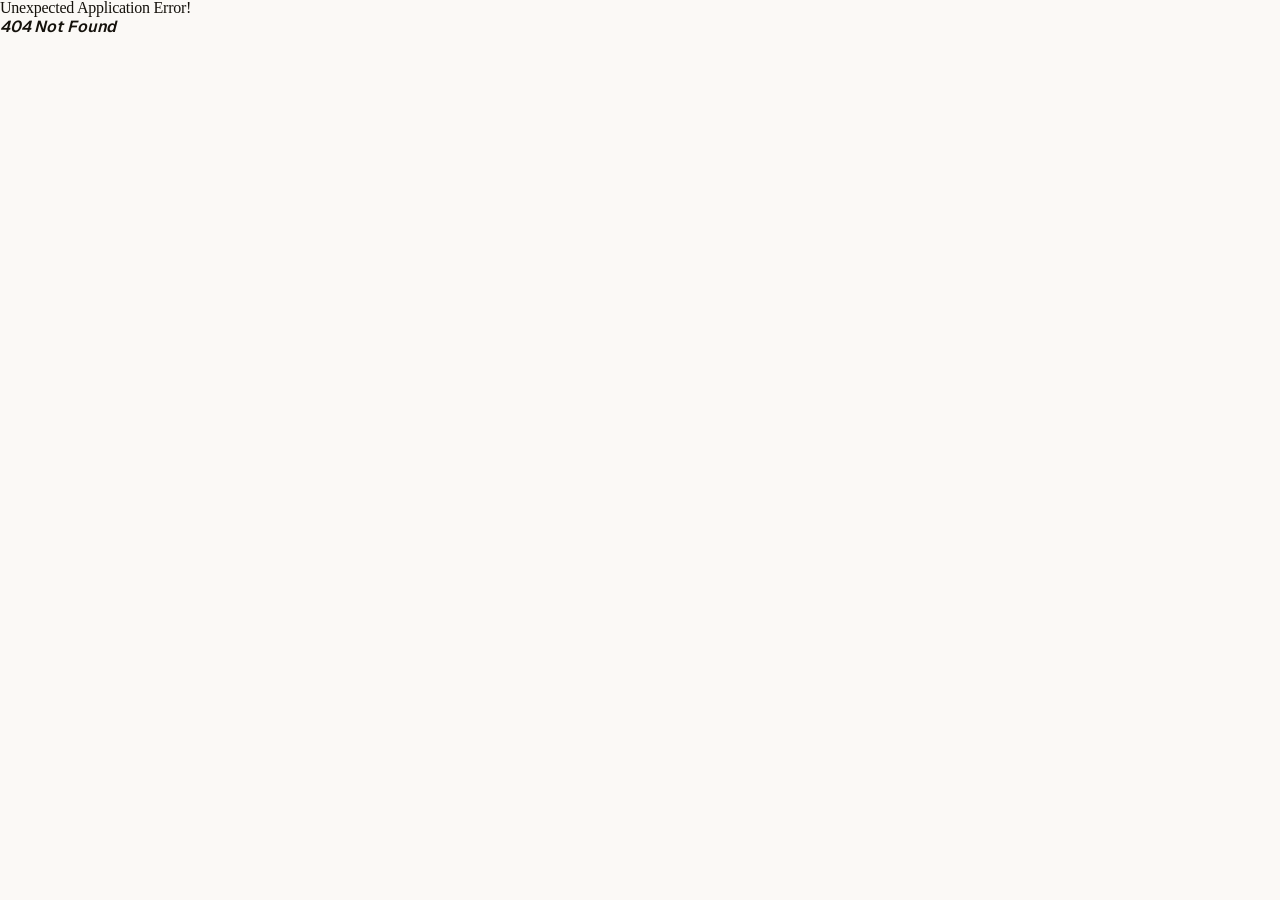
==== index.html @ 3f0f37d8 "update" ====
<!DOCTYPE html><html lang="id"><head><title data-rh="true">PT Satu Sistem Inti - Satu Sistem untuk Semua Kebutuhan Bisnis Anda</title><meta data-rh="true" name="description" content="PT Satu Sistem Inti membantu bisnis membangun website, sistem, dan aplikasi yang cepat, aman, dan mudah dikembangkan."><meta data-rh="true" property="og:type" content="website"><meta data-rh="true" property="og:site_name" content="PT Satu Sistem Inti"><meta data-rh="true" property="og:title" content="PT Satu Sistem Inti - Satu Sistem untuk Semua Kebutuhan Bisnis Anda"><meta data-rh="true" property="og:description" content="PT Satu Sistem Inti membantu bisnis membangun website, sistem, dan aplikasi yang cepat, aman, dan mudah dikembangkan."><meta data-rh="true" property="og:url" content="https://satusisteminti.github.io/"><meta data-rh="true" property="og:locale" content="id_ID"><meta data-rh="true" name="twitter:card" content="summary"><meta data-rh="true" name="twitter:title" content="PT Satu Sistem Inti - Satu Sistem untuk Semua Kebutuhan Bisnis Anda"><meta data-rh="true" name="twitter:description" content="PT Satu Sistem Inti membantu bisnis membangun website, sistem, dan aplikasi yang cepat, aman, dan mudah dikembangkan."><link data-rh="true" rel="canonical" href="https://satusisteminti.github.io/">
    <meta charset="UTF-8">
    <link rel="icon" type="image/png" href="/favicon.png">
    <meta name="viewport" content="width=device-width, initial-scale=1.0">
    <meta name="theme-color" content="#5B5442">
    <script>
      // Terapkan tema sebelum paint pertama supaya tidak ada kedip putih
      // saat halaman statis dibuka dalam mode gelap.
      (function () {
        try {
          var stored = localStorage.getItem("theme")
          var prefersDark = window.matchMedia("(prefers-color-scheme: dark)").matches
          if (stored === "dark" || (stored !== "light" && prefersDark)) {
            document.documentElement.classList.add("dark")
          }
        } catch (e) {}

        // Sembunyikan elemen pembuka sampai GSAP mengambil alih, supaya tidak
        // terlihat "melompat". Timer pengaman memastikan konten tetap muncul
        // kalau JavaScript halaman gagal dimuat.
        var root = document.documentElement
        root.classList.add("js-anim")
        setTimeout(function () {
          root.classList.remove("js-anim")
        }, 2500)
      })()
    </script>
    <script type="module" crossorigin="" src="/assets/app-D7GN0eyX.js"></script>
    <link rel="stylesheet" crossorigin="" href="/assets/app-DgFCvrUH.css">
  <link rel="preload" as="font" type="font/woff2" href="/assets/geist-cyrillic-ext-wght-normal-DjL33-gN.woff2" crossorigin=""><link rel="preload" as="font" type="font/woff2" href="/assets/geist-cyrillic-wght-normal-BEAKL7Jp.woff2" crossorigin=""><link rel="preload" as="font" type="font/woff2" href="/assets/geist-vietnamese-wght-normal-6IgcOCM7.woff2" crossorigin=""><link rel="preload" as="font" type="font/woff2" href="/assets/geist-latin-ext-wght-normal-DC-KSUi6.woff2" crossorigin=""><link rel="preload" as="font" type="font/woff2" href="/assets/geist-latin-wght-normal-BgDaEnEv.woff2" crossorigin=""><link rel="preload" as="font" type="font/woff2" href="/assets/geist-mono-cyrillic-ext-wght-normal-X_5orZeX.woff2" crossorigin=""><link rel="preload" as="font" type="font/woff2" href="/assets/geist-mono-cyrillic-wght-normal-DiZS0aHC.woff2" crossorigin=""><link rel="preload" as="font" type="font/woff2" href="/assets/geist-mono-symbols2-wght-normal-CO5SzqOn.woff2" crossorigin=""><link rel="preload" as="font" type="font/woff2" href="/assets/geist-mono-vietnamese-wght-normal-DadHysG0.woff2" crossorigin=""><link rel="preload" as="font" type="font/woff2" href="/assets/geist-mono-latin-ext-wght-normal-Bwz-egvJ.woff2" crossorigin=""><link rel="preload" as="font" type="font/woff2" href="/assets/geist-mono-latin-wght-normal-XN7g48iV.woff2" crossorigin=""><link rel="preload" as="font" type="font/woff2" href="/assets/instrument-serif-latin-ext-400-normal-C2je3j2s.woff2" crossorigin=""><link rel="preload" as="font" type="font/woff2" href="/assets/instrument-serif-latin-ext-400-normal-CFCUzsTy.woff" crossorigin=""><link rel="preload" as="font" type="font/woff2" href="/assets/instrument-serif-latin-400-normal-DnYpCC2O.woff2" crossorigin=""><link rel="preload" as="font" type="font/woff2" href="/assets/instrument-serif-latin-400-normal-BVbkICAY.woff" crossorigin=""><link rel="preload" as="font" type="font/woff2" href="/assets/instrument-serif-latin-ext-400-italic-C9HzH3YL.woff2" crossorigin=""><link rel="preload" as="font" type="font/woff2" href="/assets/instrument-serif-latin-ext-400-italic-D7-lnxEk.woff" crossorigin=""><link rel="preload" as="font" type="font/woff2" href="/assets/instrument-serif-latin-400-italic-DKMiL14s.woff2" crossorigin=""><link rel="preload" as="font" type="font/woff2" href="/assets/instrument-serif-latin-400-italic-u__WvvIK.woff" crossorigin=""></head>
  <body>
    <div id="root" data-server-rendered="true"><link rel="preload" as="image" imagesrcset="/images/home-hero.jpg 1x, /images/home-hero@2x.jpg 2x" fetchpriority="high"><div class="flex min-h-screen flex-col"><header class="sticky top-0 z-50 w-full border-b border-[var(--hairline)] bg-background/85 backdrop-blur supports-[backdrop-filter]:bg-background/70"><div class="mx-auto w-full max-w-[78rem] px-5 sm:px-8 lg:px-10"><div class="flex h-[4.5rem] items-center justify-between gap-6"><a aria-current="page" class="shrink-0 active" href="/"><span class="font-display text-[1.375rem] leading-none tracking-tight">Satu Sistem Inti</span></a><nav class="hidden items-center gap-8 md:flex"><a aria-current="page" class="meta transition-colors hover:text-foreground text-foreground" href="/">Beranda</a><a class="meta transition-colors hover:text-foreground text-muted-foreground" href="/tentang-kami">Tentang Kami</a><a class="meta transition-colors hover:text-foreground text-muted-foreground" href="/faq">FAQ</a><a class="meta transition-colors hover:text-foreground text-muted-foreground" href="/kontak-kami">Kontak Kami</a></nav><div class="flex items-center gap-2"><button data-slot="button" data-variant="neu" data-size="icon" class="group/button inline-flex shrink-0 items-center justify-center rounded-lg border border-transparent bg-clip-padding text-sm font-medium whitespace-nowrap transition-all outline-none select-none focus-visible:border-ring focus-visible:ring-3 focus-visible:ring-ring/50 active:not-aria-[haspopup]:translate-y-px disabled:pointer-events-none disabled:opacity-50 aria-invalid:border-destructive aria-invalid:ring-3 aria-invalid:ring-destructive/20 dark:aria-invalid:border-destructive/50 dark:aria-invalid:ring-destructive/40 [&amp;_svg]:pointer-events-none [&amp;_svg]:shrink-0 [&amp;_svg:not([class*='size-'])]:size-4 neu text-foreground hover:text-foreground size-10" type="button" title="Ubah mode terang / gelap" aria-label="Ubah mode terang / gelap"><svg xmlns="http://www.w3.org/2000/svg" width="24" height="24" viewBox="0 0 24 24" fill="none" stroke="currentColor" stroke-width="2" stroke-linecap="round" stroke-linejoin="round" class="lucide lucide-sun size-[1.05rem] dark:hidden" aria-hidden="true"><circle cx="12" cy="12" r="4"></circle><path d="M12 2v2"></path><path d="M12 20v2"></path><path d="m4.93 4.93 1.41 1.41"></path><path d="m17.66 17.66 1.41 1.41"></path><path d="M2 12h2"></path><path d="M20 12h2"></path><path d="m6.34 17.66-1.41 1.41"></path><path d="m19.07 4.93-1.41 1.41"></path></svg><svg xmlns="http://www.w3.org/2000/svg" width="24" height="24" viewBox="0 0 24 24" fill="none" stroke="currentColor" stroke-width="2" stroke-linecap="round" stroke-linejoin="round" class="lucide lucide-moon hidden size-[1.05rem] dark:block" aria-hidden="true"><path d="M20.985 12.486a9 9 0 1 1-9.473-9.472c.405-.022.617.46.402.803a6 6 0 0 0 8.268 8.268c.344-.215.825-.004.803.401"></path></svg></button><a data-slot="button" data-variant="neu-primary" data-size="default" class="group/button shrink-0 items-center justify-center rounded-lg border border-transparent bg-clip-padding font-medium whitespace-nowrap transition-all outline-none select-none focus-visible:border-ring focus-visible:ring-3 focus-visible:ring-ring/50 active:not-aria-[haspopup]:translate-y-px disabled:pointer-events-none disabled:opacity-50 aria-invalid:border-destructive aria-invalid:ring-3 aria-invalid:ring-destructive/20 dark:aria-invalid:border-destructive/50 dark:aria-invalid:ring-destructive/40 [&amp;_svg]:pointer-events-none [&amp;_svg]:shrink-0 [&amp;_svg:not([class*='size-'])]:size-4 neu-primary text-primary-foreground gap-1.5 has-data-[icon=inline-end]:pr-2 has-data-[icon=inline-start]:pl-2 hidden h-10 px-5 text-sm md:inline-flex" href="/kontak-kami">Hubungi kami</a><button data-slot="sheet-trigger" data-variant="neu" data-size="icon" class="group/button inline-flex shrink-0 items-center justify-center rounded-lg border border-transparent bg-clip-padding text-sm font-medium whitespace-nowrap transition-all outline-none select-none focus-visible:border-ring focus-visible:ring-3 focus-visible:ring-ring/50 active:not-aria-[haspopup]:translate-y-px disabled:pointer-events-none disabled:opacity-50 aria-invalid:border-destructive aria-invalid:ring-3 aria-invalid:ring-destructive/20 dark:aria-invalid:border-destructive/50 dark:aria-invalid:ring-destructive/40 [&amp;_svg]:pointer-events-none [&amp;_svg]:shrink-0 [&amp;_svg:not([class*='size-'])]:size-4 neu text-foreground hover:text-foreground size-10 md:hidden" aria-label="Buka menu" type="button" aria-haspopup="dialog" aria-expanded="false" data-state="closed"><svg xmlns="http://www.w3.org/2000/svg" width="24" height="24" viewBox="0 0 24 24" fill="none" stroke="currentColor" stroke-width="2" stroke-linecap="round" stroke-linejoin="round" class="lucide lucide-menu size-[1.05rem]" aria-hidden="true"><path d="M4 5h16"></path><path d="M4 12h16"></path><path d="M4 19h16"></path></svg></button></div></div></div></header><main class="flex-1"><div><section class="relative overflow-hidden"><div aria-hidden="true" class="bg-hairgrid pointer-events-none absolute inset-0 opacity-50 [mask-image:linear-gradient(to_bottom,black,transparent_60%)]"></div><div class="mx-auto w-full max-w-[78rem] px-5 sm:px-8 lg:px-10 relative"><div data-anim="hero" class="rule-b flex flex-wrap items-baseline justify-between gap-x-10 gap-y-2 py-5"><p class="meta">PT Satu Sistem Inti</p><p class="meta text-muted-foreground">Klaten, Jawa Tengah</p><p class="meta text-muted-foreground">Berdiri 2019</p></div><div class="grid grid-cols-1 items-start gap-x-16 gap-y-12 pt-14 lg:grid-cols-12 lg:pt-20"><div class="lg:col-span-7"><h1 data-anim="hero" class="display-xl max-w-[15ch] text-balance">Kami membangun sistem yang<!-- --> <em class="font-display italic">benar-benar</em> dipakai.</h1><p data-anim="hero" class="lead mt-9 max-w-lg text-pretty text-muted-foreground">Website, sistem informasi, dan aplikasi untuk perusahaan maupun institusi. Kami tidak berhenti di peluncuran — yang kami kejar adalah produk yang masih enak dipakai tiga tahun kemudian.</p><div data-anim="hero" class="mt-10 flex flex-wrap gap-3"><a data-slot="button" data-variant="neu-primary" data-size="default" class="group/button inline-flex shrink-0 items-center justify-center rounded-lg border border-transparent bg-clip-padding font-medium whitespace-nowrap transition-all outline-none select-none focus-visible:border-ring focus-visible:ring-3 focus-visible:ring-ring/50 active:not-aria-[haspopup]:translate-y-px disabled:pointer-events-none disabled:opacity-50 aria-invalid:border-destructive aria-invalid:ring-3 aria-invalid:ring-destructive/20 dark:aria-invalid:border-destructive/50 dark:aria-invalid:ring-destructive/40 [&amp;_svg]:pointer-events-none [&amp;_svg]:shrink-0 [&amp;_svg:not([class*='size-'])]:size-4 neu-primary text-primary-foreground has-data-[icon=inline-end]:pr-2 has-data-[icon=inline-start]:pl-2 h-11 gap-2 px-6 text-sm" href="/kontak-kami">Mulai pembicaraan<svg xmlns="http://www.w3.org/2000/svg" width="24" height="24" viewBox="0 0 24 24" fill="none" stroke="currentColor" stroke-width="2" stroke-linecap="round" stroke-linejoin="round" class="lucide lucide-arrow-right size-4" aria-hidden="true"><path d="M5 12h14"></path><path d="m12 5 7 7-7 7"></path></svg></a><a href="#layanan" data-slot="button" data-variant="neu" data-size="default" class="group/button inline-flex shrink-0 items-center justify-center rounded-lg border border-transparent bg-clip-padding font-medium whitespace-nowrap transition-all outline-none select-none focus-visible:border-ring focus-visible:ring-3 focus-visible:ring-ring/50 active:not-aria-[haspopup]:translate-y-px disabled:pointer-events-none disabled:opacity-50 aria-invalid:border-destructive aria-invalid:ring-3 aria-invalid:ring-destructive/20 dark:aria-invalid:border-destructive/50 dark:aria-invalid:ring-destructive/40 [&amp;_svg]:pointer-events-none [&amp;_svg]:shrink-0 [&amp;_svg:not([class*='size-'])]:size-4 neu text-foreground hover:text-foreground gap-1.5 has-data-[icon=inline-end]:pr-2 has-data-[icon=inline-start]:pl-2 h-11 px-6 text-sm">Lihat layanan</a></div></div><figure data-anim="hero" class="lg:col-span-5"><div class="media-frame overflow-hidden rounded-[0.375rem] aspect-[4/5]"><img src="/images/home-hero.jpg" srcset="/images/home-hero.jpg 1x, /images/home-hero@2x.jpg 2x" alt="Tim PT Satu Sistem Inti bekerja bersama klien" width="560" height="700" loading="eager" fetchpriority="high" decoding="async" class="h-full w-full object-cover"></div><figcaption class="meta mt-4 text-muted-foreground">Sesi discovery bersama klien</figcaption></figure></div><ol data-anim="stagger" class="rule mt-20 grid grid-cols-1 divide-y divide-[var(--hairline)] sm:grid-cols-3 sm:divide-x sm:divide-y-0 lg:mt-24"><li data-anim-item="true" class="py-6 sm:px-8 sm:py-8 sm:first:pl-0 sm:last:pr-0"><p class="meta text-muted-foreground">01</p><p class="mt-3 text-base font-semibold">Pembuatan Website</p><p class="mt-1.5 text-sm leading-relaxed text-pretty text-muted-foreground">Desain responsif · Optimasi SEO teknis · Panel konten mandiri</p></li><li data-anim-item="true" class="py-6 sm:px-8 sm:py-8 sm:first:pl-0 sm:last:pr-0"><p class="meta text-muted-foreground">02</p><p class="mt-3 text-base font-semibold">Pengembangan Sistem</p><p class="mt-1.5 text-sm leading-relaxed text-pretty text-muted-foreground">Hak akses bertingkat · Laporan otomatis · Jejak audit data</p></li><li data-anim-item="true" class="py-6 sm:px-8 sm:py-8 sm:first:pl-0 sm:last:pr-0"><p class="meta text-muted-foreground">03</p><p class="mt-3 text-base font-semibold">Pembuatan Aplikasi</p><p class="mt-1.5 text-sm leading-relaxed text-pretty text-muted-foreground">Android &amp; iOS · Notifikasi terjadwal · Dukungan mode luring</p></li></ol></div></section><section class="py-20 sm:py-24 lg:py-32 surface-band"><div class="mx-auto w-full max-w-[78rem] px-5 sm:px-8 lg:px-10"><div data-anim="up" class="rule-b pb-10 lg:pb-14"><p class="meta text-muted-foreground">Titik awal</p><div class="mt-6 grid gap-x-12 gap-y-6 lg:grid-cols-12 lg:gap-x-16"><h2 class="display-lg text-balance lg:col-span-7">Hampir semua proyek dimulai dari keluhan yang sama</h2><div class="lg:col-span-5 lg:pt-2"><p class="text-[0.9375rem] leading-relaxed text-pretty text-muted-foreground">Sebelum bicara teknologi, kami petakan dulu apa yang sebenarnya menghambat. Pola di bawah ini yang paling sering kami temui di lapangan.</p></div></div></div><div class="grid grid-cols-1 gap-x-16 gap-y-12 pt-12 lg:grid-cols-2 lg:gap-y-0 lg:pt-16"><div data-anim="up"><p class="meta text-muted-foreground">Kondisi sekarang</p><ul class="divide-rule mt-6"><li class="py-5 text-[0.9375rem] leading-relaxed text-pretty text-muted-foreground">Data tersebar di banyak berkas Excel dan sulit disatukan.</li><li class="py-5 text-[0.9375rem] leading-relaxed text-pretty text-muted-foreground">Laporan bulanan masih disusun manual, makan waktu dan rawan salah.</li><li class="py-5 text-[0.9375rem] leading-relaxed text-pretty text-muted-foreground">Website lama lambat, berantakan di layar ponsel, dan tidak bisa diperbarui sendiri.</li><li class="py-5 text-[0.9375rem] leading-relaxed text-pretty text-muted-foreground">Permintaan perubahan kecil pun butuh berminggu-minggu untuk selesai.</li></ul></div><div data-anim="up" class="lg:border-l lg:border-[var(--hairline)] lg:pl-16"><p class="meta text-foreground">Setelah dibenahi</p><ul class="divide-rule mt-6"><li class="py-5 text-[0.9375rem] leading-relaxed text-pretty text-foreground">Satu sumber data yang dipakai bersama semua bagian.</li><li class="py-5 text-[0.9375rem] leading-relaxed text-pretty text-foreground">Laporan tersusun otomatis dan bisa diekspor kapan saja.</li><li class="py-5 text-[0.9375rem] leading-relaxed text-pretty text-foreground">Situs cepat, rapi di semua ukuran layar, kontennya Anda kelola sendiri.</li><li class="py-5 text-[0.9375rem] leading-relaxed text-pretty text-foreground">Perubahan kecil bisa dirilis dalam hitungan hari, bukan bulan.</li></ul></div></div></div></section><section class="py-20 sm:py-24 lg:py-32 scroll-mt-24" id="layanan"><div class="mx-auto w-full max-w-[78rem] px-5 sm:px-8 lg:px-10"><div data-anim="up" class="rule-b pb-10 lg:pb-14"><p class="meta text-muted-foreground">Layanan</p><div class="mt-6 grid gap-x-12 gap-y-6 lg:grid-cols-12 lg:gap-x-16"><h2 class="display-lg text-balance lg:col-span-7">Tiga lini pekerjaan, dikerjakan sampai tuntas</h2><div class="lg:col-span-5 lg:pt-2"><p class="text-[0.9375rem] leading-relaxed text-pretty text-muted-foreground">Dari perencanaan sampai pemeliharaan setelah peluncuran. Kami tidak menyerahkan produk setengah jadi lalu pergi.</p><div class="mt-6"><a class="inline-flex items-center gap-1.5 text-sm font-medium underline-offset-4 hover:underline" href="/kontak-kami">Konsultasikan kebutuhan Anda<svg xmlns="http://www.w3.org/2000/svg" width="24" height="24" viewBox="0 0 24 24" fill="none" stroke="currentColor" stroke-width="2" stroke-linecap="round" stroke-linejoin="round" class="lucide lucide-arrow-up-right size-3.5" aria-hidden="true"><path d="M7 7h10v10"></path><path d="M7 17 17 7"></path></svg></a></div></div></div></div><ol data-anim="stagger" class="divide-rule"><li data-anim-item="true" class="grid grid-cols-1 gap-x-12 gap-y-3 py-8 lg:grid-cols-12 lg:gap-x-16 lg:py-11"><p class="meta text-muted-foreground lg:col-span-1">01</p><h3 class="text-xl text-pretty lg:col-span-4 lg:text-[1.375rem]">Pembuatan Website</h3><p class="text-[0.9375rem] leading-relaxed text-pretty text-muted-foreground lg:col-span-5">Website company profile, landing page kampanye, hingga toko daring dengan performa cepat dan tampilan modern.</p><ul class="flex flex-wrap gap-x-4 gap-y-1.5 lg:col-span-2 lg:flex-col lg:gap-y-2"><li class="meta text-muted-foreground/80">Desain responsif</li><li class="meta text-muted-foreground/80">Optimasi SEO teknis</li><li class="meta text-muted-foreground/80">Panel konten mandiri</li></ul></li><li data-anim-item="true" class="grid grid-cols-1 gap-x-12 gap-y-3 py-8 lg:grid-cols-12 lg:gap-x-16 lg:py-11"><p class="meta text-muted-foreground lg:col-span-1">02</p><h3 class="text-xl text-pretty lg:col-span-4 lg:text-[1.375rem]">Pengembangan Sistem</h3><p class="text-[0.9375rem] leading-relaxed text-pretty text-muted-foreground lg:col-span-5">Sistem internal, ERP ringan, dan platform bisnis yang dirancang mengikuti proses kerja perusahaan Anda.</p><ul class="flex flex-wrap gap-x-4 gap-y-1.5 lg:col-span-2 lg:flex-col lg:gap-y-2"><li class="meta text-muted-foreground/80">Hak akses bertingkat</li><li class="meta text-muted-foreground/80">Laporan otomatis</li><li class="meta text-muted-foreground/80">Jejak audit data</li></ul></li><li data-anim-item="true" class="grid grid-cols-1 gap-x-12 gap-y-3 py-8 lg:grid-cols-12 lg:gap-x-16 lg:py-11"><p class="meta text-muted-foreground lg:col-span-1">03</p><h3 class="text-xl text-pretty lg:col-span-4 lg:text-[1.375rem]">Pembuatan Aplikasi</h3><p class="text-[0.9375rem] leading-relaxed text-pretty text-muted-foreground lg:col-span-5">Aplikasi mobile dan desktop lintas platform dari satu basis kode, siap menjangkau pengguna di mana saja.</p><ul class="flex flex-wrap gap-x-4 gap-y-1.5 lg:col-span-2 lg:flex-col lg:gap-y-2"><li class="meta text-muted-foreground/80">Android &amp; iOS</li><li class="meta text-muted-foreground/80">Notifikasi terjadwal</li><li class="meta text-muted-foreground/80">Dukungan mode luring</li></ul></li></ol></div></section><section class="py-20 sm:py-24 lg:py-32 surface-band"><div class="mx-auto w-full max-w-[78rem] px-5 sm:px-8 lg:px-10"><div data-anim="up" class="rule-b pb-10 lg:pb-14"><p class="meta text-muted-foreground">Cara kerja</p><div class="mt-6 grid gap-x-12 gap-y-6 lg:grid-cols-12 lg:gap-x-16"><h2 class="display-lg text-balance lg:col-span-7">Empat tahap, tanpa kejutan di tengah jalan</h2><div class="lg:col-span-5 lg:pt-2"><p class="text-[0.9375rem] leading-relaxed text-pretty text-muted-foreground">Anda selalu tahu apa yang sedang dikerjakan dan apa yang menyusul. Estimasi di kolom kanan adalah rentang yang biasa terjadi, bukan janji.</p></div></div></div><ol data-anim="stagger" class="divide-rule"><li data-anim-item="true" class="grid grid-cols-1 gap-x-12 gap-y-3 py-8 lg:grid-cols-12 lg:gap-x-16 lg:py-11"><p class="meta text-muted-foreground lg:col-span-1">01</p><h3 class="text-xl text-pretty lg:col-span-4 lg:text-[1.375rem]">Konsultasi &amp; Analisis</h3><p class="text-[0.9375rem] leading-relaxed text-pretty text-muted-foreground lg:col-span-5">Memahami kebutuhan, target pengguna, dan tujuan bisnis Anda — termasuk memetakan proses yang sedang berjalan.</p><ul class="flex flex-wrap gap-x-4 gap-y-1.5 lg:col-span-2 lg:flex-col lg:gap-y-2"><li class="meta text-muted-foreground/80">1–2 minggu</li></ul></li><li data-anim-item="true" class="grid grid-cols-1 gap-x-12 gap-y-3 py-8 lg:grid-cols-12 lg:gap-x-16 lg:py-11"><p class="meta text-muted-foreground lg:col-span-1">02</p><h3 class="text-xl text-pretty lg:col-span-4 lg:text-[1.375rem]">Desain &amp; Perencanaan</h3><p class="text-[0.9375rem] leading-relaxed text-pretty text-muted-foreground lg:col-span-5">Merancang alur kerja, tampilan antarmuka, dan arsitektur sistem, lengkap dengan lingkup dan jadwal yang disepakati.</p><ul class="flex flex-wrap gap-x-4 gap-y-1.5 lg:col-span-2 lg:flex-col lg:gap-y-2"><li class="meta text-muted-foreground/80">2–3 minggu</li></ul></li><li data-anim-item="true" class="grid grid-cols-1 gap-x-12 gap-y-3 py-8 lg:grid-cols-12 lg:gap-x-16 lg:py-11"><p class="meta text-muted-foreground lg:col-span-1">03</p><h3 class="text-xl text-pretty lg:col-span-4 lg:text-[1.375rem]">Pengembangan</h3><p class="text-[0.9375rem] leading-relaxed text-pretty text-muted-foreground lg:col-span-5">Membangun produk dengan standar kode yang rapi dan teruji, disertai pembaruan progres secara berkala.</p><ul class="flex flex-wrap gap-x-4 gap-y-1.5 lg:col-span-2 lg:flex-col lg:gap-y-2"><li class="meta text-muted-foreground/80">4–12 minggu</li></ul></li><li data-anim-item="true" class="grid grid-cols-1 gap-x-12 gap-y-3 py-8 lg:grid-cols-12 lg:gap-x-16 lg:py-11"><p class="meta text-muted-foreground lg:col-span-1">04</p><h3 class="text-xl text-pretty lg:col-span-4 lg:text-[1.375rem]">Peluncuran &amp; Dukungan</h3><p class="text-[0.9375rem] leading-relaxed text-pretty text-muted-foreground lg:col-span-5">Mendampingi proses go-live, memindahkan data, melatih pengguna, lalu merawat sistem setelah diluncurkan.</p><ul class="flex flex-wrap gap-x-4 gap-y-1.5 lg:col-span-2 lg:flex-col lg:gap-y-2"><li class="meta text-muted-foreground/80">Berkelanjutan</li></ul></li></ol></div></section><section class="py-20 sm:py-24 lg:py-32"><div class="mx-auto w-full max-w-[78rem] px-5 sm:px-8 lg:px-10"><div class="grid grid-cols-1 gap-x-16 gap-y-14 lg:grid-cols-12"><div data-anim="up" class="lg:col-span-5"><div class="media-frame overflow-hidden rounded-[0.375rem] aspect-[4/5]"><img src="/images/home-collaboration.jpg" srcset="/images/home-collaboration.jpg 1x, /images/home-collaboration@2x.jpg 2x" alt="Tim PT Satu Sistem Inti membahas progres proyek bersama klien" width="560" height="700" loading="lazy" fetchpriority="auto" decoding="async" class="h-full w-full object-cover"></div><p class="meta mt-5 text-muted-foreground">Sektor yang pernah kami tangani</p><p class="mt-3 text-[0.9375rem] leading-relaxed text-pretty text-muted-foreground">Pemerintahan &amp; Layanan Publik · Retail &amp; Distribusi · Pendidikan · Kesehatan · Manufaktur · Jasa Profesional · Logistik · Pariwisata</p></div><div class="lg:col-span-7"><p data-anim="up" class="meta text-muted-foreground">Kenapa kami</p><h2 data-anim="up" class="display-lg mt-6 max-w-[16ch] text-balance">Yang membedakan bukan teknologinya.</h2><p data-anim="up" class="lead mt-6 max-w-xl text-pretty text-muted-foreground">Teknologi bisa dipelajari siapa saja. Yang sulit ditiru adalah cara kerja yang konsisten dari proyek ke proyek.</p><dl data-anim="stagger" class="rule mt-10 grid grid-cols-2 gap-x-10 gap-y-8 pt-8 sm:grid-cols-4"><div data-anim-item="true" class="min-w-0"><dt class="meta text-muted-foreground">Proyek selesai</dt><dd data-anim="count" data-value="45" data-suffix="+" class="mt-2 font-display text-3xl tabular-nums">45<!-- -->+</dd></div><div data-anim-item="true" class="min-w-0"><dt class="meta text-muted-foreground">Sektor industri</dt><dd data-anim="count" data-value="12" data-suffix="" class="mt-2 font-display text-3xl tabular-nums">12</dd></div><div data-anim-item="true" class="min-w-0"><dt class="meta text-muted-foreground">Pengalaman</dt><dd data-anim="count" data-value="6" data-suffix=" thn" class="mt-2 font-display text-3xl tabular-nums">6<!-- --> thn</dd></div><div data-anim-item="true" class="min-w-0"><dt class="meta text-muted-foreground">Tepat waktu</dt><dd data-anim="count" data-value="98" data-suffix="%" class="mt-2 font-display text-3xl tabular-nums">98<!-- -->%</dd></div></dl><dl data-anim="stagger" class="divide-rule rule mt-12"><div data-anim-item="true" class="grid grid-cols-1 gap-x-12 gap-y-2 py-6 sm:grid-cols-12"><dt class="text-base font-semibold sm:col-span-4">Tim Berpengalaman</dt><dd class="text-[0.9375rem] leading-relaxed text-pretty text-muted-foreground sm:col-span-8">Dikerjakan developer dan desainer yang terbiasa menangani kebutuhan bisnis modern lintas sektor.</dd></div><div data-anim-item="true" class="grid grid-cols-1 gap-x-12 gap-y-2 py-6 sm:grid-cols-12"><dt class="text-base font-semibold sm:col-span-4">Kode yang Terawat</dt><dd class="text-[0.9375rem] leading-relaxed text-pretty text-muted-foreground sm:col-span-8">Standar penulisan yang rapi dan terdokumentasi, sehingga produk mudah dikembangkan tim mana pun ke depannya.</dd></div><div data-anim-item="true" class="grid grid-cols-1 gap-x-12 gap-y-2 py-6 sm:grid-cols-12"><dt class="text-base font-semibold sm:col-span-4">Komunikasi Transparan</dt><dd class="text-[0.9375rem] leading-relaxed text-pretty text-muted-foreground sm:col-span-8">Satu penanggung jawab proyek dan pembaruan progres berkala — Anda selalu tahu posisi pekerjaan.</dd></div><div data-anim-item="true" class="grid grid-cols-1 gap-x-12 gap-y-2 py-6 sm:grid-cols-12"><dt class="text-base font-semibold sm:col-span-4">Dukungan Berkelanjutan</dt><dd class="text-[0.9375rem] leading-relaxed text-pretty text-muted-foreground sm:col-span-8">Pendampingan pemeliharaan, perbaikan, dan pengembangan fitur setelah produk diluncurkan.</dd></div></dl></div></div></div></section><section class="py-20 sm:py-24 lg:py-32 surface-band"><div class="mx-auto w-full max-w-[78rem] px-5 sm:px-8 lg:px-10"><div data-anim="up" class="rule-b pb-10 lg:pb-14"><p class="meta text-muted-foreground">Perangkat</p><div class="mt-6 grid gap-x-12 gap-y-6 lg:grid-cols-12 lg:gap-x-16"><h2 class="display-lg text-balance lg:col-span-7">Dipilih karena tahan lama, bukan karena sedang ramai</h2><div class="lg:col-span-5 lg:pt-2"><p class="text-[0.9375rem] leading-relaxed text-pretty text-muted-foreground">Semuanya sudah teruji di produksi, punya komunitas besar, dan mudah diteruskan tim lain bila suatu saat Anda berpindah vendor.</p></div></div></div><dl data-anim="stagger" class="mt-12 grid grid-cols-1 gap-x-16 sm:grid-cols-2 lg:mt-16"><div data-anim-item="true" class="rule-b flex items-baseline justify-between gap-6 py-4"><dt class="text-base font-medium">React</dt><dd class="meta text-right text-muted-foreground">Antarmuka web</dd></div><div data-anim-item="true" class="rule-b flex items-baseline justify-between gap-6 py-4"><dt class="text-base font-medium">Next.js</dt><dd class="meta text-right text-muted-foreground">Kerangka web</dd></div><div data-anim-item="true" class="rule-b flex items-baseline justify-between gap-6 py-4"><dt class="text-base font-medium">Laravel</dt><dd class="meta text-right text-muted-foreground">Sisi server</dd></div><div data-anim-item="true" class="rule-b flex items-baseline justify-between gap-6 py-4"><dt class="text-base font-medium">Node.js</dt><dd class="meta text-right text-muted-foreground">Sisi server</dd></div><div data-anim-item="true" class="rule-b flex items-baseline justify-between gap-6 py-4"><dt class="text-base font-medium">TypeScript</dt><dd class="meta text-right text-muted-foreground">Bahasa</dd></div><div data-anim-item="true" class="rule-b flex items-baseline justify-between gap-6 py-4"><dt class="text-base font-medium">Flutter</dt><dd class="meta text-right text-muted-foreground">Aplikasi mobile</dd></div><div data-anim-item="true" class="rule-b flex items-baseline justify-between gap-6 py-4"><dt class="text-base font-medium">PostgreSQL</dt><dd class="meta text-right text-muted-foreground">Basis data</dd></div><div data-anim-item="true" class="rule-b flex items-baseline justify-between gap-6 py-4"><dt class="text-base font-medium">Tailwind CSS</dt><dd class="meta text-right text-muted-foreground">Penataan tampilan</dd></div></dl></div></section><section class="py-20 sm:py-24 lg:py-32 pb-20 sm:pb-24 lg:pb-28"><div class="mx-auto w-full max-w-[78rem] px-5 sm:px-8 lg:px-10"><div data-anim="up" class="panel-invert relative overflow-hidden px-7 py-16 sm:px-12 lg:px-16 lg:py-20"><div aria-hidden="true" class="bg-hairgrid-invert pointer-events-none absolute inset-0 [mask-image:linear-gradient(to_bottom,black,transparent)]"></div><div class="relative grid grid-cols-1 gap-x-16 gap-y-10 lg:grid-cols-12 lg:items-end"><div class="lg:col-span-7"><p class="meta text-primary-foreground/60">Mulai proyek</p><h2 class="display-lg mt-6 max-w-[15ch] text-balance">Ceritakan kebutuhan Anda.</h2><p class="mt-6 max-w-lg text-[0.9375rem] leading-relaxed text-pretty text-primary-foreground/75">Bahkan bila masih berupa ide kasar. Kami bantu menajamkannya menjadi lingkup kerja yang jelas, lengkap dengan perkiraan waktu dan biaya — tanpa komitmen di awal.</p></div><div class="flex flex-wrap gap-3 lg:col-span-5 lg:justify-end"><a data-slot="button" data-variant="neu" data-size="default" class="group/button inline-flex shrink-0 items-center justify-center rounded-lg border border-transparent bg-clip-padding font-medium whitespace-nowrap transition-all outline-none select-none focus-visible:border-ring focus-visible:ring-3 focus-visible:ring-ring/50 active:not-aria-[haspopup]:translate-y-px disabled:pointer-events-none disabled:opacity-50 aria-invalid:border-destructive aria-invalid:ring-3 aria-invalid:ring-destructive/20 dark:aria-invalid:border-destructive/50 dark:aria-invalid:ring-destructive/40 [&amp;_svg]:pointer-events-none [&amp;_svg]:shrink-0 [&amp;_svg:not([class*='size-'])]:size-4 neu text-foreground hover:text-foreground has-data-[icon=inline-end]:pr-2 has-data-[icon=inline-start]:pl-2 h-11 gap-2 px-6 text-sm" href="/kontak-kami">Hubungi kami<svg xmlns="http://www.w3.org/2000/svg" width="24" height="24" viewBox="0 0 24 24" fill="none" stroke="currentColor" stroke-width="2" stroke-linecap="round" stroke-linejoin="round" class="lucide lucide-arrow-right size-4" aria-hidden="true"><path d="M5 12h14"></path><path d="m12 5 7 7-7 7"></path></svg></a><a href="https://wa.me/628978512842" target="_blank" rel="noreferrer noopener" data-slot="button" data-variant="outline" data-size="default" class="group/button inline-flex shrink-0 items-center justify-center rounded-lg border bg-clip-padding font-medium whitespace-nowrap transition-all outline-none select-none focus-visible:border-ring focus-visible:ring-3 focus-visible:ring-ring/50 active:not-aria-[haspopup]:translate-y-px disabled:pointer-events-none disabled:opacity-50 aria-invalid:border-destructive aria-invalid:ring-3 aria-invalid:ring-destructive/20 dark:aria-invalid:border-destructive/50 dark:aria-invalid:ring-destructive/40 [&amp;_svg]:pointer-events-none [&amp;_svg]:shrink-0 [&amp;_svg:not([class*='size-'])]:size-4 aria-expanded:bg-muted aria-expanded:text-foreground has-data-[icon=inline-end]:pr-2 has-data-[icon=inline-start]:pl-2 h-11 gap-2 border-primary-foreground/25 bg-transparent px-6 text-sm text-primary-foreground hover:bg-primary-foreground/10 hover:text-primary-foreground dark:border-primary-foreground/25 dark:bg-transparent dark:hover:bg-primary-foreground/10"><svg xmlns="http://www.w3.org/2000/svg" width="24" height="24" viewBox="0 0 24 24" fill="none" stroke="currentColor" stroke-width="2" stroke-linecap="round" stroke-linejoin="round" class="lucide lucide-message-circle size-4" aria-hidden="true"><path d="M2.992 16.342a2 2 0 0 1 .094 1.167l-1.065 3.29a1 1 0 0 0 1.236 1.168l3.413-.998a2 2 0 0 1 1.099.092 10 10 0 1 0-4.777-4.719"></path></svg>WhatsApp</a></div></div></div></div></section></div></main><footer class="rule"><div class="mx-auto w-full max-w-[78rem] px-5 sm:px-8 lg:px-10"><div class="grid grid-cols-1 gap-x-16 gap-y-12 py-16 sm:grid-cols-2 lg:grid-cols-12 lg:py-20"><div class="lg:col-span-5"><a aria-current="page" class="font-display text-2xl leading-none tracking-tight active" href="/">Satu Sistem Inti</a><p class="mt-5 max-w-xs text-sm leading-relaxed text-pretty text-muted-foreground">PT Satu Sistem Inti membantu bisnis membangun website, sistem, dan aplikasi yang cepat, aman, dan mudah dikembangkan.</p><div class="mt-8 flex items-center gap-5"><a href="#" target="_blank" rel="noreferrer noopener" aria-label="Instagram" class="text-muted-foreground transition-colors hover:text-foreground"><svg viewBox="0 0 24 24" fill="none" stroke="currentColor" stroke-width="2" stroke-linecap="round" stroke-linejoin="round" class="size-[1.125rem]"><rect x="3" y="3" width="18" height="18" rx="5"></rect><circle cx="12" cy="12" r="4"></circle><circle cx="17.5" cy="6.5" r="1" fill="currentColor" stroke="none"></circle></svg></a><a href="#" target="_blank" rel="noreferrer noopener" aria-label="LinkedIn" class="text-muted-foreground transition-colors hover:text-foreground"><svg viewBox="0 0 24 24" fill="currentColor" class="size-[1.125rem]"><path d="M6.94 8.5H3.56V20.5H6.94V8.5Z"></path><path d="M5.25 7.02c1.152 0 2.086-.934 2.086-2.086C7.336 3.784 6.402 2.85 5.25 2.85c-1.153 0-2.087.934-2.087 2.084 0 1.152.934 2.086 2.087 2.086Z"></path><path d="M10.69 8.5H13.9v1.62h.045c.446-.844 1.537-1.735 3.164-1.735 3.386 0 4.011 2.229 4.011 5.127V20.5h-3.375v-5.99c0-1.428-.026-3.266-1.99-3.266-1.994 0-2.3 1.556-2.3 3.163v6.093H10.69V8.5Z"></path></svg></a><a href="https://github.com/satusisteminti" target="_blank" rel="noreferrer noopener" aria-label="GitHub" class="text-muted-foreground transition-colors hover:text-foreground"><svg viewBox="0 0 24 24" fill="currentColor" class="size-[1.125rem]"><path d="M12 2C6.477 2 2 6.484 2 12.017c0 4.425 2.865 8.18 6.839 9.504.5.092.682-.217.682-.483 0-.237-.008-.868-.013-1.703-2.782.605-3.369-1.343-3.369-1.343-.454-1.158-1.11-1.466-1.11-1.466-.908-.62.069-.608.069-.608 1.003.07 1.531 1.032 1.531 1.032.892 1.53 2.341 1.088 2.91.833.09-.647.35-1.088.636-1.339-2.221-.253-4.555-1.113-4.555-4.951 0-1.093.39-1.988 1.029-2.688-.103-.253-.446-1.272.098-2.65 0 0 .84-.269 2.75 1.026A9.564 9.564 0 0 1 12 6.844c.85.004 1.705.115 2.504.338 1.909-1.295 2.747-1.026 2.747-1.026.546 1.378.203 2.397.1 2.65.64.7 1.028 1.595 1.028 2.688 0 3.848-2.339 4.695-4.566 4.943.359.309.678.92.678 1.855 0 1.338-.012 2.419-.012 2.749 0 .268.18.58.688.482A10.02 10.02 0 0 0 22 12.017C22 6.484 17.522 2 12 2Z"></path></svg></a></div></div><nav class="lg:col-span-2"><p class="meta text-muted-foreground">Navigasi</p><ul class="mt-5 space-y-3"><li><a aria-current="page" class="text-sm underline-offset-4 transition-colors hover:underline active" href="/">Beranda</a></li><li><a class="text-sm underline-offset-4 transition-colors hover:underline" href="/tentang-kami">Tentang Kami</a></li><li><a class="text-sm underline-offset-4 transition-colors hover:underline" href="/faq">FAQ</a></li><li><a class="text-sm underline-offset-4 transition-colors hover:underline" href="/kontak-kami">Kontak Kami</a></li></ul></nav><div class="lg:col-span-2"><p class="meta text-muted-foreground">Layanan</p><ul class="mt-5 space-y-3"><li class="text-sm leading-snug text-pretty text-muted-foreground">Pembuatan Website</li><li class="text-sm leading-snug text-pretty text-muted-foreground">Pengembangan Sistem</li><li class="text-sm leading-snug text-pretty text-muted-foreground">Pembuatan Aplikasi</li></ul></div><div class="lg:col-span-3"><p class="meta text-muted-foreground">Kontak</p><dl class="mt-5 space-y-3"><div><dt class="sr-only">Email</dt><dd class="text-sm leading-relaxed break-words text-muted-foreground"><a href="mailto:satusisteminti@gmail.com" class="underline-offset-4 transition-colors hover:text-foreground hover:underline">satusisteminti@gmail.com</a></dd></div><div><dt class="sr-only">Telepon</dt><dd class="text-sm leading-relaxed break-words text-muted-foreground"><a href="tel:+628978512842" class="underline-offset-4 transition-colors hover:text-foreground hover:underline">+62 897-851-2842</a></dd></div><div><dt class="sr-only">Alamat</dt><dd class="text-sm leading-relaxed break-words text-muted-foreground">Kranggan, Manisrenggo, Klaten, Jawa Tengah, Indonesia</dd></div></dl></div></div><div class="rule flex flex-col items-start justify-between gap-4 py-7 sm:flex-row sm:items-center"><p class="meta text-muted-foreground">© <!-- -->2026<!-- --> <!-- -->PT Satu Sistem Inti</p><nav aria-label="Legal" class="flex flex-wrap items-center gap-x-6 gap-y-2"><a class="meta text-muted-foreground underline-offset-4 transition-colors hover:text-foreground hover:underline" href="/kebijakan-privasi">Kebijakan Privasi</a><a class="meta text-muted-foreground underline-offset-4 transition-colors hover:text-foreground hover:underline" href="/syarat-ketentuan">Syarat &amp; Ketentuan</a></nav></div></div></footer></div><script>window.__staticRouterHydrationData = JSON.parse("{\"loaderData\":{\"0\":null,\"0-0\":null},\"actionData\":null,\"errors\":null}");</script></div>
<script>window.__VITE_REACT_SSG_HASH__ = 'btnrpedxck'</script>
  

</body></html>
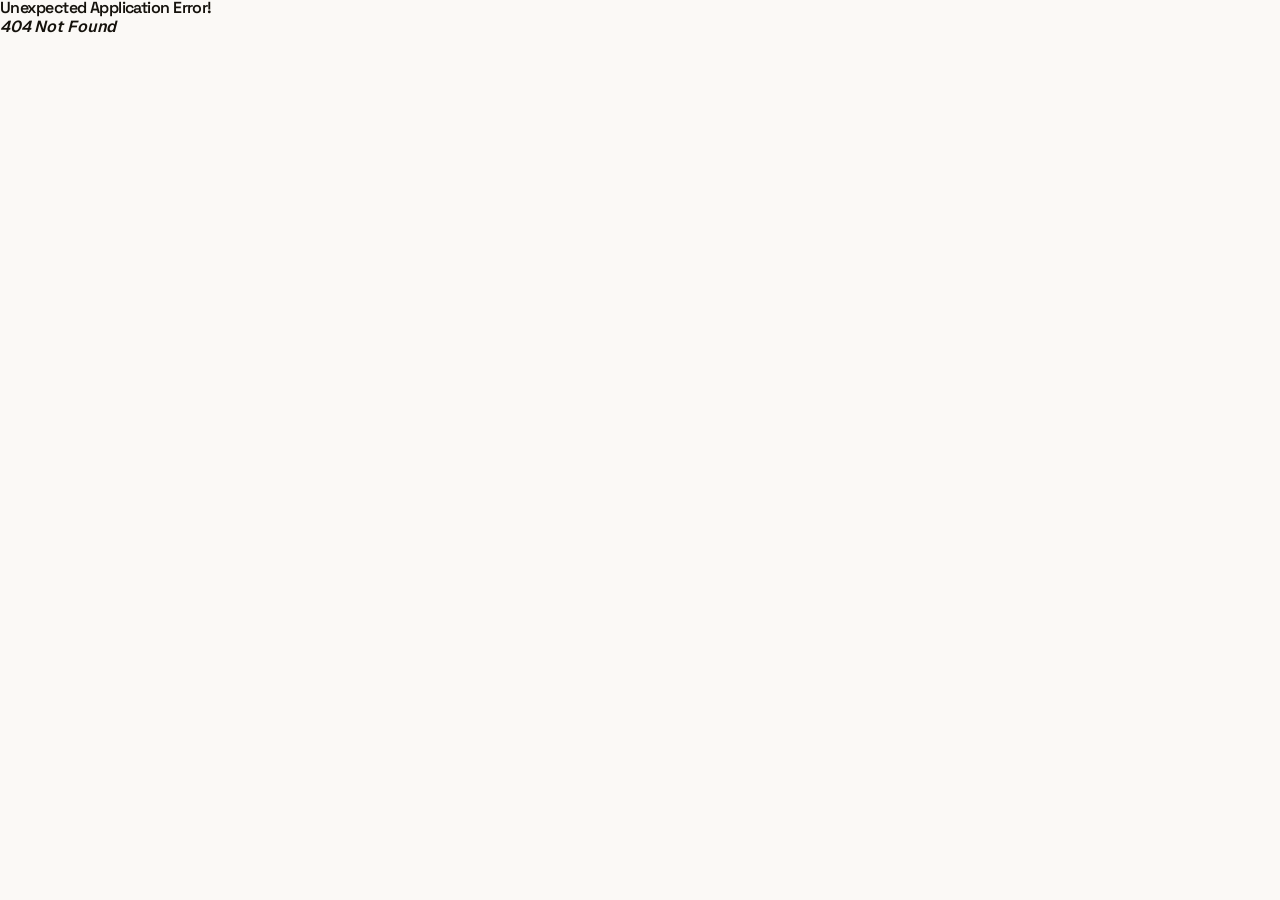
==== commit 9b683429: "update" ====
--- a/index.html
+++ b/index.html
@@ -1,6 +1,7 @@
 <!DOCTYPE html><html lang="id"><head><title data-rh="true">PT Satu Sistem Inti - Satu Sistem untuk Semua Kebutuhan Bisnis Anda</title><meta data-rh="true" name="description" content="PT Satu Sistem Inti membantu bisnis membangun website, sistem, dan aplikasi yang cepat, aman, dan mudah dikembangkan."><meta data-rh="true" property="og:type" content="website"><meta data-rh="true" property="og:site_name" content="PT Satu Sistem Inti"><meta data-rh="true" property="og:title" content="PT Satu Sistem Inti - Satu Sistem untuk Semua Kebutuhan Bisnis Anda"><meta data-rh="true" property="og:description" content="PT Satu Sistem Inti membantu bisnis membangun website, sistem, dan aplikasi yang cepat, aman, dan mudah dikembangkan."><meta data-rh="true" property="og:url" content="https://satusisteminti.github.io/"><meta data-rh="true" property="og:locale" content="id_ID"><meta data-rh="true" name="twitter:card" content="summary"><meta data-rh="true" name="twitter:title" content="PT Satu Sistem Inti - Satu Sistem untuk Semua Kebutuhan Bisnis Anda"><meta data-rh="true" name="twitter:description" content="PT Satu Sistem Inti membantu bisnis membangun website, sistem, dan aplikasi yang cepat, aman, dan mudah dikembangkan."><link data-rh="true" rel="canonical" href="https://satusisteminti.github.io/">
     <meta charset="UTF-8">
-    <link rel="icon" type="image/png" href="/favicon.png">
+    <link rel="icon" type="image/png" sizes="64x64" href="/favicon.png">
+    <link rel="apple-touch-icon" href="/apple-touch-icon.png">
     <meta name="viewport" content="width=device-width, initial-scale=1.0">
     <meta name="theme-color" content="#5B5442">
     <script>
@@ -25,12 +26,19 @@
         }, 2500)
       })()
     </script>
-    <script type="module" crossorigin="" src="/assets/app-D7GN0eyX.js"></script>
-    <link rel="stylesheet" crossorigin="" href="/assets/app-DgFCvrUH.css">
-  <link rel="preload" as="font" type="font/woff2" href="/assets/geist-cyrillic-ext-wght-normal-DjL33-gN.woff2" crossorigin=""><link rel="preload" as="font" type="font/woff2" href="/assets/geist-cyrillic-wght-normal-BEAKL7Jp.woff2" crossorigin=""><link rel="preload" as="font" type="font/woff2" href="/assets/geist-vietnamese-wght-normal-6IgcOCM7.woff2" crossorigin=""><link rel="preload" as="font" type="font/woff2" href="/assets/geist-latin-ext-wght-normal-DC-KSUi6.woff2" crossorigin=""><link rel="preload" as="font" type="font/woff2" href="/assets/geist-latin-wght-normal-BgDaEnEv.woff2" crossorigin=""><link rel="preload" as="font" type="font/woff2" href="/assets/geist-mono-cyrillic-ext-wght-normal-X_5orZeX.woff2" crossorigin=""><link rel="preload" as="font" type="font/woff2" href="/assets/geist-mono-cyrillic-wght-normal-DiZS0aHC.woff2" crossorigin=""><link rel="preload" as="font" type="font/woff2" href="/assets/geist-mono-symbols2-wght-normal-CO5SzqOn.woff2" crossorigin=""><link rel="preload" as="font" type="font/woff2" href="/assets/geist-mono-vietnamese-wght-normal-DadHysG0.woff2" crossorigin=""><link rel="preload" as="font" type="font/woff2" href="/assets/geist-mono-latin-ext-wght-normal-Bwz-egvJ.woff2" crossorigin=""><link rel="preload" as="font" type="font/woff2" href="/assets/geist-mono-latin-wght-normal-XN7g48iV.woff2" crossorigin=""><link rel="preload" as="font" type="font/woff2" href="/assets/instrument-serif-latin-ext-400-normal-C2je3j2s.woff2" crossorigin=""><link rel="preload" as="font" type="font/woff2" href="/assets/instrument-serif-latin-ext-400-normal-CFCUzsTy.woff" crossorigin=""><link rel="preload" as="font" type="font/woff2" href="/assets/instrument-serif-latin-400-normal-DnYpCC2O.woff2" crossorigin=""><link rel="preload" as="font" type="font/woff2" href="/assets/instrument-serif-latin-400-normal-BVbkICAY.woff" crossorigin=""><link rel="preload" as="font" type="font/woff2" href="/assets/instrument-serif-latin-ext-400-italic-C9HzH3YL.woff2" crossorigin=""><link rel="preload" as="font" type="font/woff2" href="/assets/instrument-serif-latin-ext-400-italic-D7-lnxEk.woff" crossorigin=""><link rel="preload" as="font" type="font/woff2" href="/assets/instrument-serif-latin-400-italic-DKMiL14s.woff2" crossorigin=""><link rel="preload" as="font" type="font/woff2" href="/assets/instrument-serif-latin-400-italic-u__WvvIK.woff" crossorigin=""></head>
+    <script type="module" crossorigin="" src="/assets/app-I_dsQ5n7.js"></script>
+    <link rel="stylesheet" crossorigin="" href="/assets/app-DLqFfYhi.css">
+  <link rel="preload" as="font" type="font/woff2" href="/assets/geist-cyrillic-ext-wght-normal-DjL33-gN.woff2" crossorigin=""><link rel="preload" as="font" type="font/woff2" href="/assets/geist-cyrillic-wght-normal-BEAKL7Jp.woff2" crossorigin=""><link rel="preload" as="font" type="font/woff2" href="/assets/geist-vietnamese-wght-normal-6IgcOCM7.woff2" crossorigin=""><link rel="preload" as="font" type="font/woff2" href="/assets/geist-latin-ext-wght-normal-DC-KSUi6.woff2" crossorigin=""><link rel="preload" as="font" type="font/woff2" href="/assets/geist-latin-wght-normal-BgDaEnEv.woff2" crossorigin=""><link rel="preload" as="font" type="font/woff2" href="/assets/geist-mono-cyrillic-ext-wght-normal-X_5orZeX.woff2" crossorigin=""><link rel="preload" as="font" type="font/woff2" href="/assets/geist-mono-cyrillic-wght-normal-DiZS0aHC.woff2" crossorigin=""><link rel="preload" as="font" type="font/woff2" href="/assets/geist-mono-symbols2-wght-normal-CO5SzqOn.woff2" crossorigin=""><link rel="preload" as="font" type="font/woff2" href="/assets/geist-mono-vietnamese-wght-normal-DadHysG0.woff2" crossorigin=""><link rel="preload" as="font" type="font/woff2" href="/assets/geist-mono-latin-ext-wght-normal-Bwz-egvJ.woff2" crossorigin=""><link rel="preload" as="font" type="font/woff2" href="/assets/geist-mono-latin-wght-normal-XN7g48iV.woff2" crossorigin=""><link rel="preload" as="font" type="font/woff2" href="/assets/space-grotesk-vietnamese-wght-normal-D0rl6rjA.woff2" crossorigin=""><link rel="preload" as="font" type="font/woff2" href="/assets/space-grotesk-latin-ext-wght-normal-D9tNdqV9.woff2" crossorigin=""><link rel="preload" as="font" type="font/woff2" href="/assets/space-grotesk-latin-wght-normal-BhU9QXUp.woff2" crossorigin=""></head>
   <body>
-    <div id="root" data-server-rendered="true"><link rel="preload" as="image" imagesrcset="/images/home-hero.jpg 1x, /images/home-hero@2x.jpg 2x" fetchpriority="high"><div class="flex min-h-screen flex-col"><header class="sticky top-0 z-50 w-full border-b border-[var(--hairline)] bg-background/85 backdrop-blur supports-[backdrop-filter]:bg-background/70"><div class="mx-auto w-full max-w-[78rem] px-5 sm:px-8 lg:px-10"><div class="flex h-[4.5rem] items-center justify-between gap-6"><a aria-current="page" class="shrink-0 active" href="/"><span class="font-display text-[1.375rem] leading-none tracking-tight">Satu Sistem Inti</span></a><nav class="hidden items-center gap-8 md:flex"><a aria-current="page" class="meta transition-colors hover:text-foreground text-foreground" href="/">Beranda</a><a class="meta transition-colors hover:text-foreground text-muted-foreground" href="/tentang-kami">Tentang Kami</a><a class="meta transition-colors hover:text-foreground text-muted-foreground" href="/faq">FAQ</a><a class="meta transition-colors hover:text-foreground text-muted-foreground" href="/kontak-kami">Kontak Kami</a></nav><div class="flex items-center gap-2"><button data-slot="button" data-variant="neu" data-size="icon" class="group/button inline-flex shrink-0 items-center justify-center rounded-lg border border-transparent bg-clip-padding text-sm font-medium whitespace-nowrap transition-all outline-none select-none focus-visible:border-ring focus-visible:ring-3 focus-visible:ring-ring/50 active:not-aria-[haspopup]:translate-y-px disabled:pointer-events-none disabled:opacity-50 aria-invalid:border-destructive aria-invalid:ring-3 aria-invalid:ring-destructive/20 dark:aria-invalid:border-destructive/50 dark:aria-invalid:ring-destructive/40 [&amp;_svg]:pointer-events-none [&amp;_svg]:shrink-0 [&amp;_svg:not([class*='size-'])]:size-4 neu text-foreground hover:text-foreground size-10" type="button" title="Ubah mode terang / gelap" aria-label="Ubah mode terang / gelap"><svg xmlns="http://www.w3.org/2000/svg" width="24" height="24" viewBox="0 0 24 24" fill="none" stroke="currentColor" stroke-width="2" stroke-linecap="round" stroke-linejoin="round" class="lucide lucide-sun size-[1.05rem] dark:hidden" aria-hidden="true"><circle cx="12" cy="12" r="4"></circle><path d="M12 2v2"></path><path d="M12 20v2"></path><path d="m4.93 4.93 1.41 1.41"></path><path d="m17.66 17.66 1.41 1.41"></path><path d="M2 12h2"></path><path d="M20 12h2"></path><path d="m6.34 17.66-1.41 1.41"></path><path d="m19.07 4.93-1.41 1.41"></path></svg><svg xmlns="http://www.w3.org/2000/svg" width="24" height="24" viewBox="0 0 24 24" fill="none" stroke="currentColor" stroke-width="2" stroke-linecap="round" stroke-linejoin="round" class="lucide lucide-moon hidden size-[1.05rem] dark:block" aria-hidden="true"><path d="M20.985 12.486a9 9 0 1 1-9.473-9.472c.405-.022.617.46.402.803a6 6 0 0 0 8.268 8.268c.344-.215.825-.004.803.401"></path></svg></button><a data-slot="button" data-variant="neu-primary" data-size="default" class="group/button shrink-0 items-center justify-center rounded-lg border border-transparent bg-clip-padding font-medium whitespace-nowrap transition-all outline-none select-none focus-visible:border-ring focus-visible:ring-3 focus-visible:ring-ring/50 active:not-aria-[haspopup]:translate-y-px disabled:pointer-events-none disabled:opacity-50 aria-invalid:border-destructive aria-invalid:ring-3 aria-invalid:ring-destructive/20 dark:aria-invalid:border-destructive/50 dark:aria-invalid:ring-destructive/40 [&amp;_svg]:pointer-events-none [&amp;_svg]:shrink-0 [&amp;_svg:not([class*='size-'])]:size-4 neu-primary text-primary-foreground gap-1.5 has-data-[icon=inline-end]:pr-2 has-data-[icon=inline-start]:pl-2 hidden h-10 px-5 text-sm md:inline-flex" href="/kontak-kami">Hubungi kami</a><button data-slot="sheet-trigger" data-variant="neu" data-size="icon" class="group/button inline-flex shrink-0 items-center justify-center rounded-lg border border-transparent bg-clip-padding text-sm font-medium whitespace-nowrap transition-all outline-none select-none focus-visible:border-ring focus-visible:ring-3 focus-visible:ring-ring/50 active:not-aria-[haspopup]:translate-y-px disabled:pointer-events-none disabled:opacity-50 aria-invalid:border-destructive aria-invalid:ring-3 aria-invalid:ring-destructive/20 dark:aria-invalid:border-destructive/50 dark:aria-invalid:ring-destructive/40 [&amp;_svg]:pointer-events-none [&amp;_svg]:shrink-0 [&amp;_svg:not([class*='size-'])]:size-4 neu text-foreground hover:text-foreground size-10 md:hidden" aria-label="Buka menu" type="button" aria-haspopup="dialog" aria-expanded="false" data-state="closed"><svg xmlns="http://www.w3.org/2000/svg" width="24" height="24" viewBox="0 0 24 24" fill="none" stroke="currentColor" stroke-width="2" stroke-linecap="round" stroke-linejoin="round" class="lucide lucide-menu size-[1.05rem]" aria-hidden="true"><path d="M4 5h16"></path><path d="M4 12h16"></path><path d="M4 19h16"></path></svg></button></div></div></div></header><main class="flex-1"><div><section class="relative overflow-hidden"><div aria-hidden="true" class="bg-hairgrid pointer-events-none absolute inset-0 opacity-50 [mask-image:linear-gradient(to_bottom,black,transparent_60%)]"></div><div class="mx-auto w-full max-w-[78rem] px-5 sm:px-8 lg:px-10 relative"><div data-anim="hero" class="rule-b flex flex-wrap items-baseline justify-between gap-x-10 gap-y-2 py-5"><p class="meta">PT Satu Sistem Inti</p><p class="meta text-muted-foreground">Klaten, Jawa Tengah</p><p class="meta text-muted-foreground">Berdiri 2019</p></div><div class="grid grid-cols-1 items-start gap-x-16 gap-y-12 pt-14 lg:grid-cols-12 lg:pt-20"><div class="lg:col-span-7"><h1 data-anim="hero" class="display-xl max-w-[15ch] text-balance">Kami membangun sistem yang<!-- --> <em class="font-display italic">benar-benar</em> dipakai.</h1><p data-anim="hero" class="lead mt-9 max-w-lg text-pretty text-muted-foreground">Website, sistem informasi, dan aplikasi untuk perusahaan maupun institusi. Kami tidak berhenti di peluncuran — yang kami kejar adalah produk yang masih enak dipakai tiga tahun kemudian.</p><div data-anim="hero" class="mt-10 flex flex-wrap gap-3"><a data-slot="button" data-variant="neu-primary" data-size="default" class="group/button inline-flex shrink-0 items-center justify-center rounded-lg border border-transparent bg-clip-padding font-medium whitespace-nowrap transition-all outline-none select-none focus-visible:border-ring focus-visible:ring-3 focus-visible:ring-ring/50 active:not-aria-[haspopup]:translate-y-px disabled:pointer-events-none disabled:opacity-50 aria-invalid:border-destructive aria-invalid:ring-3 aria-invalid:ring-destructive/20 dark:aria-invalid:border-destructive/50 dark:aria-invalid:ring-destructive/40 [&amp;_svg]:pointer-events-none [&amp;_svg]:shrink-0 [&amp;_svg:not([class*='size-'])]:size-4 neu-primary text-primary-foreground has-data-[icon=inline-end]:pr-2 has-data-[icon=inline-start]:pl-2 h-11 gap-2 px-6 text-sm" href="/kontak-kami">Mulai pembicaraan<svg xmlns="http://www.w3.org/2000/svg" width="24" height="24" viewBox="0 0 24 24" fill="none" stroke="currentColor" stroke-width="2" stroke-linecap="round" stroke-linejoin="round" class="lucide lucide-arrow-right size-4" aria-hidden="true"><path d="M5 12h14"></path><path d="m12 5 7 7-7 7"></path></svg></a><a href="#layanan" data-slot="button" data-variant="neu" data-size="default" class="group/button inline-flex shrink-0 items-center justify-center rounded-lg border border-transparent bg-clip-padding font-medium whitespace-nowrap transition-all outline-none select-none focus-visible:border-ring focus-visible:ring-3 focus-visible:ring-ring/50 active:not-aria-[haspopup]:translate-y-px disabled:pointer-events-none disabled:opacity-50 aria-invalid:border-destructive aria-invalid:ring-3 aria-invalid:ring-destructive/20 dark:aria-invalid:border-destructive/50 dark:aria-invalid:ring-destructive/40 [&amp;_svg]:pointer-events-none [&amp;_svg]:shrink-0 [&amp;_svg:not([class*='size-'])]:size-4 neu text-foreground hover:text-foreground gap-1.5 has-data-[icon=inline-end]:pr-2 has-data-[icon=inline-start]:pl-2 h-11 px-6 text-sm">Lihat layanan</a></div></div><figure data-anim="hero" class="lg:col-span-5"><div class="media-frame overflow-hidden rounded-[0.375rem] aspect-[4/5]"><img src="/images/home-hero.jpg" srcset="/images/home-hero.jpg 1x, /images/home-hero@2x.jpg 2x" alt="Tim PT Satu Sistem Inti bekerja bersama klien" width="560" height="700" loading="eager" fetchpriority="high" decoding="async" class="h-full w-full object-cover"></div><figcaption class="meta mt-4 text-muted-foreground">Sesi discovery bersama klien</figcaption></figure></div><ol data-anim="stagger" class="rule mt-20 grid grid-cols-1 divide-y divide-[var(--hairline)] sm:grid-cols-3 sm:divide-x sm:divide-y-0 lg:mt-24"><li data-anim-item="true" class="py-6 sm:px-8 sm:py-8 sm:first:pl-0 sm:last:pr-0"><p class="meta text-muted-foreground">01</p><p class="mt-3 text-base font-semibold">Pembuatan Website</p><p class="mt-1.5 text-sm leading-relaxed text-pretty text-muted-foreground">Desain responsif · Optimasi SEO teknis · Panel konten mandiri</p></li><li data-anim-item="true" class="py-6 sm:px-8 sm:py-8 sm:first:pl-0 sm:last:pr-0"><p class="meta text-muted-foreground">02</p><p class="mt-3 text-base font-semibold">Pengembangan Sistem</p><p class="mt-1.5 text-sm leading-relaxed text-pretty text-muted-foreground">Hak akses bertingkat · Laporan otomatis · Jejak audit data</p></li><li data-anim-item="true" class="py-6 sm:px-8 sm:py-8 sm:first:pl-0 sm:last:pr-0"><p class="meta text-muted-foreground">03</p><p class="mt-3 text-base font-semibold">Pembuatan Aplikasi</p><p class="mt-1.5 text-sm leading-relaxed text-pretty text-muted-foreground">Android &amp; iOS · Notifikasi terjadwal · Dukungan mode luring</p></li></ol></div></section><section class="py-20 sm:py-24 lg:py-32 surface-band"><div class="mx-auto w-full max-w-[78rem] px-5 sm:px-8 lg:px-10"><div data-anim="up" class="rule-b pb-10 lg:pb-14"><p class="meta text-muted-foreground">Titik awal</p><div class="mt-6 grid gap-x-12 gap-y-6 lg:grid-cols-12 lg:gap-x-16"><h2 class="display-lg text-balance lg:col-span-7">Hampir semua proyek dimulai dari keluhan yang sama</h2><div class="lg:col-span-5 lg:pt-2"><p class="text-[0.9375rem] leading-relaxed text-pretty text-muted-foreground">Sebelum bicara teknologi, kami petakan dulu apa yang sebenarnya menghambat. Pola di bawah ini yang paling sering kami temui di lapangan.</p></div></div></div><div class="grid grid-cols-1 gap-x-16 gap-y-12 pt-12 lg:grid-cols-2 lg:gap-y-0 lg:pt-16"><div data-anim="up"><p class="meta text-muted-foreground">Kondisi sekarang</p><ul class="divide-rule mt-6"><li class="py-5 text-[0.9375rem] leading-relaxed text-pretty text-muted-foreground">Data tersebar di banyak berkas Excel dan sulit disatukan.</li><li class="py-5 text-[0.9375rem] leading-relaxed text-pretty text-muted-foreground">Laporan bulanan masih disusun manual, makan waktu dan rawan salah.</li><li class="py-5 text-[0.9375rem] leading-relaxed text-pretty text-muted-foreground">Website lama lambat, berantakan di layar ponsel, dan tidak bisa diperbarui sendiri.</li><li class="py-5 text-[0.9375rem] leading-relaxed text-pretty text-muted-foreground">Permintaan perubahan kecil pun butuh berminggu-minggu untuk selesai.</li></ul></div><div data-anim="up" class="lg:border-l lg:border-[var(--hairline)] lg:pl-16"><p class="meta text-foreground">Setelah dibenahi</p><ul class="divide-rule mt-6"><li class="py-5 text-[0.9375rem] leading-relaxed text-pretty text-foreground">Satu sumber data yang dipakai bersama semua bagian.</li><li class="py-5 text-[0.9375rem] leading-relaxed text-pretty text-foreground">Laporan tersusun otomatis dan bisa diekspor kapan saja.</li><li class="py-5 text-[0.9375rem] leading-relaxed text-pretty text-foreground">Situs cepat, rapi di semua ukuran layar, kontennya Anda kelola sendiri.</li><li class="py-5 text-[0.9375rem] leading-relaxed text-pretty text-foreground">Perubahan kecil bisa dirilis dalam hitungan hari, bukan bulan.</li></ul></div></div></div></section><section class="py-20 sm:py-24 lg:py-32 scroll-mt-24" id="layanan"><div class="mx-auto w-full max-w-[78rem] px-5 sm:px-8 lg:px-10"><div data-anim="up" class="rule-b pb-10 lg:pb-14"><p class="meta text-muted-foreground">Layanan</p><div class="mt-6 grid gap-x-12 gap-y-6 lg:grid-cols-12 lg:gap-x-16"><h2 class="display-lg text-balance lg:col-span-7">Tiga lini pekerjaan, dikerjakan sampai tuntas</h2><div class="lg:col-span-5 lg:pt-2"><p class="text-[0.9375rem] leading-relaxed text-pretty text-muted-foreground">Dari perencanaan sampai pemeliharaan setelah peluncuran. Kami tidak menyerahkan produk setengah jadi lalu pergi.</p><div class="mt-6"><a class="inline-flex items-center gap-1.5 text-sm font-medium underline-offset-4 hover:underline" href="/kontak-kami">Konsultasikan kebutuhan Anda<svg xmlns="http://www.w3.org/2000/svg" width="24" height="24" viewBox="0 0 24 24" fill="none" stroke="currentColor" stroke-width="2" stroke-linecap="round" stroke-linejoin="round" class="lucide lucide-arrow-up-right size-3.5" aria-hidden="true"><path d="M7 7h10v10"></path><path d="M7 17 17 7"></path></svg></a></div></div></div></div><ol data-anim="stagger" class="divide-rule"><li data-anim-item="true" class="grid grid-cols-1 gap-x-12 gap-y-3 py-8 lg:grid-cols-12 lg:gap-x-16 lg:py-11"><p class="meta text-muted-foreground lg:col-span-1">01</p><h3 class="text-xl text-pretty lg:col-span-4 lg:text-[1.375rem]">Pembuatan Website</h3><p class="text-[0.9375rem] leading-relaxed text-pretty text-muted-foreground lg:col-span-5">Website company profile, landing page kampanye, hingga toko daring dengan performa cepat dan tampilan modern.</p><ul class="flex flex-wrap gap-x-4 gap-y-1.5 lg:col-span-2 lg:flex-col lg:gap-y-2"><li class="meta text-muted-foreground/80">Desain responsif</li><li class="meta text-muted-foreground/80">Optimasi SEO teknis</li><li class="meta text-muted-foreground/80">Panel konten mandiri</li></ul></li><li data-anim-item="true" class="grid grid-cols-1 gap-x-12 gap-y-3 py-8 lg:grid-cols-12 lg:gap-x-16 lg:py-11"><p class="meta text-muted-foreground lg:col-span-1">02</p><h3 class="text-xl text-pretty lg:col-span-4 lg:text-[1.375rem]">Pengembangan Sistem</h3><p class="text-[0.9375rem] leading-relaxed text-pretty text-muted-foreground lg:col-span-5">Sistem internal, ERP ringan, dan platform bisnis yang dirancang mengikuti proses kerja perusahaan Anda.</p><ul class="flex flex-wrap gap-x-4 gap-y-1.5 lg:col-span-2 lg:flex-col lg:gap-y-2"><li class="meta text-muted-foreground/80">Hak akses bertingkat</li><li class="meta text-muted-foreground/80">Laporan otomatis</li><li class="meta text-muted-foreground/80">Jejak audit data</li></ul></li><li data-anim-item="true" class="grid grid-cols-1 gap-x-12 gap-y-3 py-8 lg:grid-cols-12 lg:gap-x-16 lg:py-11"><p class="meta text-muted-foreground lg:col-span-1">03</p><h3 class="text-xl text-pretty lg:col-span-4 lg:text-[1.375rem]">Pembuatan Aplikasi</h3><p class="text-[0.9375rem] leading-relaxed text-pretty text-muted-foreground lg:col-span-5">Aplikasi mobile dan desktop lintas platform dari satu basis kode, siap menjangkau pengguna di mana saja.</p><ul class="flex flex-wrap gap-x-4 gap-y-1.5 lg:col-span-2 lg:flex-col lg:gap-y-2"><li class="meta text-muted-foreground/80">Android &amp; iOS</li><li class="meta text-muted-foreground/80">Notifikasi terjadwal</li><li class="meta text-muted-foreground/80">Dukungan mode luring</li></ul></li></ol></div></section><section class="py-20 sm:py-24 lg:py-32 surface-band"><div class="mx-auto w-full max-w-[78rem] px-5 sm:px-8 lg:px-10"><div data-anim="up" class="rule-b pb-10 lg:pb-14"><p class="meta text-muted-foreground">Cara kerja</p><div class="mt-6 grid gap-x-12 gap-y-6 lg:grid-cols-12 lg:gap-x-16"><h2 class="display-lg text-balance lg:col-span-7">Empat tahap, tanpa kejutan di tengah jalan</h2><div class="lg:col-span-5 lg:pt-2"><p class="text-[0.9375rem] leading-relaxed text-pretty text-muted-foreground">Anda selalu tahu apa yang sedang dikerjakan dan apa yang menyusul. Estimasi di kolom kanan adalah rentang yang biasa terjadi, bukan janji.</p></div></div></div><ol data-anim="stagger" class="divide-rule"><li data-anim-item="true" class="grid grid-cols-1 gap-x-12 gap-y-3 py-8 lg:grid-cols-12 lg:gap-x-16 lg:py-11"><p class="meta text-muted-foreground lg:col-span-1">01</p><h3 class="text-xl text-pretty lg:col-span-4 lg:text-[1.375rem]">Konsultasi &amp; Analisis</h3><p class="text-[0.9375rem] leading-relaxed text-pretty text-muted-foreground lg:col-span-5">Memahami kebutuhan, target pengguna, dan tujuan bisnis Anda — termasuk memetakan proses yang sedang berjalan.</p><ul class="flex flex-wrap gap-x-4 gap-y-1.5 lg:col-span-2 lg:flex-col lg:gap-y-2"><li class="meta text-muted-foreground/80">1–2 minggu</li></ul></li><li data-anim-item="true" class="grid grid-cols-1 gap-x-12 gap-y-3 py-8 lg:grid-cols-12 lg:gap-x-16 lg:py-11"><p class="meta text-muted-foreground lg:col-span-1">02</p><h3 class="text-xl text-pretty lg:col-span-4 lg:text-[1.375rem]">Desain &amp; Perencanaan</h3><p class="text-[0.9375rem] leading-relaxed text-pretty text-muted-foreground lg:col-span-5">Merancang alur kerja, tampilan antarmuka, dan arsitektur sistem, lengkap dengan lingkup dan jadwal yang disepakati.</p><ul class="flex flex-wrap gap-x-4 gap-y-1.5 lg:col-span-2 lg:flex-col lg:gap-y-2"><li class="meta text-muted-foreground/80">2–3 minggu</li></ul></li><li data-anim-item="true" class="grid grid-cols-1 gap-x-12 gap-y-3 py-8 lg:grid-cols-12 lg:gap-x-16 lg:py-11"><p class="meta text-muted-foreground lg:col-span-1">03</p><h3 class="text-xl text-pretty lg:col-span-4 lg:text-[1.375rem]">Pengembangan</h3><p class="text-[0.9375rem] leading-relaxed text-pretty text-muted-foreground lg:col-span-5">Membangun produk dengan standar kode yang rapi dan teruji, disertai pembaruan progres secara berkala.</p><ul class="flex flex-wrap gap-x-4 gap-y-1.5 lg:col-span-2 lg:flex-col lg:gap-y-2"><li class="meta text-muted-foreground/80">4–12 minggu</li></ul></li><li data-anim-item="true" class="grid grid-cols-1 gap-x-12 gap-y-3 py-8 lg:grid-cols-12 lg:gap-x-16 lg:py-11"><p class="meta text-muted-foreground lg:col-span-1">04</p><h3 class="text-xl text-pretty lg:col-span-4 lg:text-[1.375rem]">Peluncuran &amp; Dukungan</h3><p class="text-[0.9375rem] leading-relaxed text-pretty text-muted-foreground lg:col-span-5">Mendampingi proses go-live, memindahkan data, melatih pengguna, lalu merawat sistem setelah diluncurkan.</p><ul class="flex flex-wrap gap-x-4 gap-y-1.5 lg:col-span-2 lg:flex-col lg:gap-y-2"><li class="meta text-muted-foreground/80">Berkelanjutan</li></ul></li></ol></div></section><section class="py-20 sm:py-24 lg:py-32"><div class="mx-auto w-full max-w-[78rem] px-5 sm:px-8 lg:px-10"><div class="grid grid-cols-1 gap-x-16 gap-y-14 lg:grid-cols-12"><div data-anim="up" class="lg:col-span-5"><div class="media-frame overflow-hidden rounded-[0.375rem] aspect-[4/5]"><img src="/images/home-collaboration.jpg" srcset="/images/home-collaboration.jpg 1x, /images/home-collaboration@2x.jpg 2x" alt="Tim PT Satu Sistem Inti membahas progres proyek bersama klien" width="560" height="700" loading="lazy" fetchpriority="auto" decoding="async" class="h-full w-full object-cover"></div><p class="meta mt-5 text-muted-foreground">Sektor yang pernah kami tangani</p><p class="mt-3 text-[0.9375rem] leading-relaxed text-pretty text-muted-foreground">Pemerintahan &amp; Layanan Publik · Retail &amp; Distribusi · Pendidikan · Kesehatan · Manufaktur · Jasa Profesional · Logistik · Pariwisata</p></div><div class="lg:col-span-7"><p data-anim="up" class="meta text-muted-foreground">Kenapa kami</p><h2 data-anim="up" class="display-lg mt-6 max-w-[16ch] text-balance">Yang membedakan bukan teknologinya.</h2><p data-anim="up" class="lead mt-6 max-w-xl text-pretty text-muted-foreground">Teknologi bisa dipelajari siapa saja. Yang sulit ditiru adalah cara kerja yang konsisten dari proyek ke proyek.</p><dl data-anim="stagger" class="rule mt-10 grid grid-cols-2 gap-x-10 gap-y-8 pt-8 sm:grid-cols-4"><div data-anim-item="true" class="min-w-0"><dt class="meta text-muted-foreground">Proyek selesai</dt><dd data-anim="count" data-value="45" data-suffix="+" class="mt-2 font-display text-3xl tabular-nums">45<!-- -->+</dd></div><div data-anim-item="true" class="min-w-0"><dt class="meta text-muted-foreground">Sektor industri</dt><dd data-anim="count" data-value="12" data-suffix="" class="mt-2 font-display text-3xl tabular-nums">12</dd></div><div data-anim-item="true" class="min-w-0"><dt class="meta text-muted-foreground">Pengalaman</dt><dd data-anim="count" data-value="6" data-suffix=" thn" class="mt-2 font-display text-3xl tabular-nums">6<!-- --> thn</dd></div><div data-anim-item="true" class="min-w-0"><dt class="meta text-muted-foreground">Tepat waktu</dt><dd data-anim="count" data-value="98" data-suffix="%" class="mt-2 font-display text-3xl tabular-nums">98<!-- -->%</dd></div></dl><dl data-anim="stagger" class="divide-rule rule mt-12"><div data-anim-item="true" class="grid grid-cols-1 gap-x-12 gap-y-2 py-6 sm:grid-cols-12"><dt class="text-base font-semibold sm:col-span-4">Tim Berpengalaman</dt><dd class="text-[0.9375rem] leading-relaxed text-pretty text-muted-foreground sm:col-span-8">Dikerjakan developer dan desainer yang terbiasa menangani kebutuhan bisnis modern lintas sektor.</dd></div><div data-anim-item="true" class="grid grid-cols-1 gap-x-12 gap-y-2 py-6 sm:grid-cols-12"><dt class="text-base font-semibold sm:col-span-4">Kode yang Terawat</dt><dd class="text-[0.9375rem] leading-relaxed text-pretty text-muted-foreground sm:col-span-8">Standar penulisan yang rapi dan terdokumentasi, sehingga produk mudah dikembangkan tim mana pun ke depannya.</dd></div><div data-anim-item="true" class="grid grid-cols-1 gap-x-12 gap-y-2 py-6 sm:grid-cols-12"><dt class="text-base font-semibold sm:col-span-4">Komunikasi Transparan</dt><dd class="text-[0.9375rem] leading-relaxed text-pretty text-muted-foreground sm:col-span-8">Satu penanggung jawab proyek dan pembaruan progres berkala — Anda selalu tahu posisi pekerjaan.</dd></div><div data-anim-item="true" class="grid grid-cols-1 gap-x-12 gap-y-2 py-6 sm:grid-cols-12"><dt class="text-base font-semibold sm:col-span-4">Dukungan Berkelanjutan</dt><dd class="text-[0.9375rem] leading-relaxed text-pretty text-muted-foreground sm:col-span-8">Pendampingan pemeliharaan, perbaikan, dan pengembangan fitur setelah produk diluncurkan.</dd></div></dl></div></div></div></section><section class="py-20 sm:py-24 lg:py-32 surface-band"><div class="mx-auto w-full max-w-[78rem] px-5 sm:px-8 lg:px-10"><div data-anim="up" class="rule-b pb-10 lg:pb-14"><p class="meta text-muted-foreground">Perangkat</p><div class="mt-6 grid gap-x-12 gap-y-6 lg:grid-cols-12 lg:gap-x-16"><h2 class="display-lg text-balance lg:col-span-7">Dipilih karena tahan lama, bukan karena sedang ramai</h2><div class="lg:col-span-5 lg:pt-2"><p class="text-[0.9375rem] leading-relaxed text-pretty text-muted-foreground">Semuanya sudah teruji di produksi, punya komunitas besar, dan mudah diteruskan tim lain bila suatu saat Anda berpindah vendor.</p></div></div></div><dl data-anim="stagger" class="mt-12 grid grid-cols-1 gap-x-16 sm:grid-cols-2 lg:mt-16"><div data-anim-item="true" class="rule-b flex items-baseline justify-between gap-6 py-4"><dt class="text-base font-medium">React</dt><dd class="meta text-right text-muted-foreground">Antarmuka web</dd></div><div data-anim-item="true" class="rule-b flex items-baseline justify-between gap-6 py-4"><dt class="text-base font-medium">Next.js</dt><dd class="meta text-right text-muted-foreground">Kerangka web</dd></div><div data-anim-item="true" class="rule-b flex items-baseline justify-between gap-6 py-4"><dt class="text-base font-medium">Laravel</dt><dd class="meta text-right text-muted-foreground">Sisi server</dd></div><div data-anim-item="true" class="rule-b flex items-baseline justify-between gap-6 py-4"><dt class="text-base font-medium">Node.js</dt><dd class="meta text-right text-muted-foreground">Sisi server</dd></div><div data-anim-item="true" class="rule-b flex items-baseline justify-between gap-6 py-4"><dt class="text-base font-medium">TypeScript</dt><dd class="meta text-right text-muted-foreground">Bahasa</dd></div><div data-anim-item="true" class="rule-b flex items-baseline justify-between gap-6 py-4"><dt class="text-base font-medium">Flutter</dt><dd class="meta text-right text-muted-foreground">Aplikasi mobile</dd></div><div data-anim-item="true" class="rule-b flex items-baseline justify-between gap-6 py-4"><dt class="text-base font-medium">PostgreSQL</dt><dd class="meta text-right text-muted-foreground">Basis data</dd></div><div data-anim-item="true" class="rule-b flex items-baseline justify-between gap-6 py-4"><dt class="text-base font-medium">Tailwind CSS</dt><dd class="meta text-right text-muted-foreground">Penataan tampilan</dd></div></dl></div></section><section class="py-20 sm:py-24 lg:py-32 pb-20 sm:pb-24 lg:pb-28"><div class="mx-auto w-full max-w-[78rem] px-5 sm:px-8 lg:px-10"><div data-anim="up" class="panel-invert relative overflow-hidden px-7 py-16 sm:px-12 lg:px-16 lg:py-20"><div aria-hidden="true" class="bg-hairgrid-invert pointer-events-none absolute inset-0 [mask-image:linear-gradient(to_bottom,black,transparent)]"></div><div class="relative grid grid-cols-1 gap-x-16 gap-y-10 lg:grid-cols-12 lg:items-end"><div class="lg:col-span-7"><p class="meta text-primary-foreground/60">Mulai proyek</p><h2 class="display-lg mt-6 max-w-[15ch] text-balance">Ceritakan kebutuhan Anda.</h2><p class="mt-6 max-w-lg text-[0.9375rem] leading-relaxed text-pretty text-primary-foreground/75">Bahkan bila masih berupa ide kasar. Kami bantu menajamkannya menjadi lingkup kerja yang jelas, lengkap dengan perkiraan waktu dan biaya — tanpa komitmen di awal.</p></div><div class="flex flex-wrap gap-3 lg:col-span-5 lg:justify-end"><a data-slot="button" data-variant="neu" data-size="default" class="group/button inline-flex shrink-0 items-center justify-center rounded-lg border border-transparent bg-clip-padding font-medium whitespace-nowrap transition-all outline-none select-none focus-visible:border-ring focus-visible:ring-3 focus-visible:ring-ring/50 active:not-aria-[haspopup]:translate-y-px disabled:pointer-events-none disabled:opacity-50 aria-invalid:border-destructive aria-invalid:ring-3 aria-invalid:ring-destructive/20 dark:aria-invalid:border-destructive/50 dark:aria-invalid:ring-destructive/40 [&amp;_svg]:pointer-events-none [&amp;_svg]:shrink-0 [&amp;_svg:not([class*='size-'])]:size-4 neu text-foreground hover:text-foreground has-data-[icon=inline-end]:pr-2 has-data-[icon=inline-start]:pl-2 h-11 gap-2 px-6 text-sm" href="/kontak-kami">Hubungi kami<svg xmlns="http://www.w3.org/2000/svg" width="24" height="24" viewBox="0 0 24 24" fill="none" stroke="currentColor" stroke-width="2" stroke-linecap="round" stroke-linejoin="round" class="lucide lucide-arrow-right size-4" aria-hidden="true"><path d="M5 12h14"></path><path d="m12 5 7 7-7 7"></path></svg></a><a href="https://wa.me/628978512842" target="_blank" rel="noreferrer noopener" data-slot="button" data-variant="outline" data-size="default" class="group/button inline-flex shrink-0 items-center justify-center rounded-lg border bg-clip-padding font-medium whitespace-nowrap transition-all outline-none select-none focus-visible:border-ring focus-visible:ring-3 focus-visible:ring-ring/50 active:not-aria-[haspopup]:translate-y-px disabled:pointer-events-none disabled:opacity-50 aria-invalid:border-destructive aria-invalid:ring-3 aria-invalid:ring-destructive/20 dark:aria-invalid:border-destructive/50 dark:aria-invalid:ring-destructive/40 [&amp;_svg]:pointer-events-none [&amp;_svg]:shrink-0 [&amp;_svg:not([class*='size-'])]:size-4 aria-expanded:bg-muted aria-expanded:text-foreground has-data-[icon=inline-end]:pr-2 has-data-[icon=inline-start]:pl-2 h-11 gap-2 border-primary-foreground/25 bg-transparent px-6 text-sm text-primary-foreground hover:bg-primary-foreground/10 hover:text-primary-foreground dark:border-primary-foreground/25 dark:bg-transparent dark:hover:bg-primary-foreground/10"><svg xmlns="http://www.w3.org/2000/svg" width="24" height="24" viewBox="0 0 24 24" fill="none" stroke="currentColor" stroke-width="2" stroke-linecap="round" stroke-linejoin="round" class="lucide lucide-message-circle size-4" aria-hidden="true"><path d="M2.992 16.342a2 2 0 0 1 .094 1.167l-1.065 3.29a1 1 0 0 0 1.236 1.168l3.413-.998a2 2 0 0 1 1.099.092 10 10 0 1 0-4.777-4.719"></path></svg>WhatsApp</a></div></div></div></div></section></div></main><footer class="rule"><div class="mx-auto w-full max-w-[78rem] px-5 sm:px-8 lg:px-10"><div class="grid grid-cols-1 gap-x-16 gap-y-12 py-16 sm:grid-cols-2 lg:grid-cols-12 lg:py-20"><div class="lg:col-span-5"><a aria-current="page" class="font-display text-2xl leading-none tracking-tight active" href="/">Satu Sistem Inti</a><p class="mt-5 max-w-xs text-sm leading-relaxed text-pretty text-muted-foreground">PT Satu Sistem Inti membantu bisnis membangun website, sistem, dan aplikasi yang cepat, aman, dan mudah dikembangkan.</p><div class="mt-8 flex items-center gap-5"><a href="#" target="_blank" rel="noreferrer noopener" aria-label="Instagram" class="text-muted-foreground transition-colors hover:text-foreground"><svg viewBox="0 0 24 24" fill="none" stroke="currentColor" stroke-width="2" stroke-linecap="round" stroke-linejoin="round" class="size-[1.125rem]"><rect x="3" y="3" width="18" height="18" rx="5"></rect><circle cx="12" cy="12" r="4"></circle><circle cx="17.5" cy="6.5" r="1" fill="currentColor" stroke="none"></circle></svg></a><a href="#" target="_blank" rel="noreferrer noopener" aria-label="LinkedIn" class="text-muted-foreground transition-colors hover:text-foreground"><svg viewBox="0 0 24 24" fill="currentColor" class="size-[1.125rem]"><path d="M6.94 8.5H3.56V20.5H6.94V8.5Z"></path><path d="M5.25 7.02c1.152 0 2.086-.934 2.086-2.086C7.336 3.784 6.402 2.85 5.25 2.85c-1.153 0-2.087.934-2.087 2.084 0 1.152.934 2.086 2.087 2.086Z"></path><path d="M10.69 8.5H13.9v1.62h.045c.446-.844 1.537-1.735 3.164-1.735 3.386 0 4.011 2.229 4.011 5.127V20.5h-3.375v-5.99c0-1.428-.026-3.266-1.99-3.266-1.994 0-2.3 1.556-2.3 3.163v6.093H10.69V8.5Z"></path></svg></a><a href="https://github.com/satusisteminti" target="_blank" rel="noreferrer noopener" aria-label="GitHub" class="text-muted-foreground transition-colors hover:text-foreground"><svg viewBox="0 0 24 24" fill="currentColor" class="size-[1.125rem]"><path d="M12 2C6.477 2 2 6.484 2 12.017c0 4.425 2.865 8.18 6.839 9.504.5.092.682-.217.682-.483 0-.237-.008-.868-.013-1.703-2.782.605-3.369-1.343-3.369-1.343-.454-1.158-1.11-1.466-1.11-1.466-.908-.62.069-.608.069-.608 1.003.07 1.531 1.032 1.531 1.032.892 1.53 2.341 1.088 2.91.833.09-.647.35-1.088.636-1.339-2.221-.253-4.555-1.113-4.555-4.951 0-1.093.39-1.988 1.029-2.688-.103-.253-.446-1.272.098-2.65 0 0 .84-.269 2.75 1.026A9.564 9.564 0 0 1 12 6.844c.85.004 1.705.115 2.504.338 1.909-1.295 2.747-1.026 2.747-1.026.546 1.378.203 2.397.1 2.65.64.7 1.028 1.595 1.028 2.688 0 3.848-2.339 4.695-4.566 4.943.359.309.678.92.678 1.855 0 1.338-.012 2.419-.012 2.749 0 .268.18.58.688.482A10.02 10.02 0 0 0 22 12.017C22 6.484 17.522 2 12 2Z"></path></svg></a></div></div><nav class="lg:col-span-2"><p class="meta text-muted-foreground">Navigasi</p><ul class="mt-5 space-y-3"><li><a aria-current="page" class="text-sm underline-offset-4 transition-colors hover:underline active" href="/">Beranda</a></li><li><a class="text-sm underline-offset-4 transition-colors hover:underline" href="/tentang-kami">Tentang Kami</a></li><li><a class="text-sm underline-offset-4 transition-colors hover:underline" href="/faq">FAQ</a></li><li><a class="text-sm underline-offset-4 transition-colors hover:underline" href="/kontak-kami">Kontak Kami</a></li></ul></nav><div class="lg:col-span-2"><p class="meta text-muted-foreground">Layanan</p><ul class="mt-5 space-y-3"><li class="text-sm leading-snug text-pretty text-muted-foreground">Pembuatan Website</li><li class="text-sm leading-snug text-pretty text-muted-foreground">Pengembangan Sistem</li><li class="text-sm leading-snug text-pretty text-muted-foreground">Pembuatan Aplikasi</li></ul></div><div class="lg:col-span-3"><p class="meta text-muted-foreground">Kontak</p><dl class="mt-5 space-y-3"><div><dt class="sr-only">Email</dt><dd class="text-sm leading-relaxed break-words text-muted-foreground"><a href="mailto:satusisteminti@gmail.com" class="underline-offset-4 transition-colors hover:text-foreground hover:underline">satusisteminti@gmail.com</a></dd></div><div><dt class="sr-only">Telepon</dt><dd class="text-sm leading-relaxed break-words text-muted-foreground"><a href="tel:+628978512842" class="underline-offset-4 transition-colors hover:text-foreground hover:underline">+62 897-851-2842</a></dd></div><div><dt class="sr-only">Alamat</dt><dd class="text-sm leading-relaxed break-words text-muted-foreground">Kranggan, Manisrenggo, Klaten, Jawa Tengah, Indonesia</dd></div></dl></div></div><div class="rule flex flex-col items-start justify-between gap-4 py-7 sm:flex-row sm:items-center"><p class="meta text-muted-foreground">© <!-- -->2026<!-- --> <!-- -->PT Satu Sistem Inti</p><nav aria-label="Legal" class="flex flex-wrap items-center gap-x-6 gap-y-2"><a class="meta text-muted-foreground underline-offset-4 transition-colors hover:text-foreground hover:underline" href="/kebijakan-privasi">Kebijakan Privasi</a><a class="meta text-muted-foreground underline-offset-4 transition-colors hover:text-foreground hover:underline" href="/syarat-ketentuan">Syarat &amp; Ketentuan</a></nav></div></div></footer></div><script>window.__staticRouterHydrationData = JSON.parse("{\"loaderData\":{\"0\":null,\"0-0\":null},\"actionData\":null,\"errors\":null}");</script></div>
-<script>window.__VITE_REACT_SSG_HASH__ = 'btnrpedxck'</script>
+    <div id="root" data-server-rendered="true"><link rel="preload" as="image" imagesrcset="/logo-mark.png 1x, /logo-mark@2x.png 2x"><link rel="preload" as="image" imagesrcset="/logo-mark-dark.png 1x, /logo-mark-dark@2x.png 2x"><div class="flex min-h-screen flex-col"><header class="sticky top-0 z-50 w-full border-b border-[var(--hairline)] bg-background/85 backdrop-blur supports-[backdrop-filter]:bg-background/70"><div class="mx-auto w-full max-w-[78rem] px-5 sm:px-8 lg:px-10"><div class="flex h-[4.5rem] items-center justify-between gap-6"><a aria-current="page" class="shrink-0 active" href="/"><span class="inline-flex items-center gap-2.5"><img src="/logo-mark.png" srcset="/logo-mark.png 1x, /logo-mark@2x.png 2x" alt="" width="64" height="64" class="size-8 shrink-0 dark:hidden"><img src="/logo-mark-dark.png" srcset="/logo-mark-dark.png 1x, /logo-mark-dark@2x.png 2x" alt="" width="64" height="64" class="size-8 hidden shrink-0 dark:block"><span class="font-display font-bold tracking-[-0.04em] text-[1.3125rem]">Satu Sistem Inti</span></span></a><nav class="hidden items-center gap-8 md:flex"><a aria-current="page" class="meta transition-colors hover:text-foreground text-foreground" href="/">Beranda</a><a class="meta transition-colors hover:text-foreground text-muted-foreground" href="/tentang-kami">Tentang Kami</a><a class="meta transition-colors hover:text-foreground text-muted-foreground" href="/faq">FAQ</a><a class="meta transition-colors hover:text-foreground text-muted-foreground" href="/kontak-kami">Kontak Kami</a></nav><div class="flex items-center gap-2"><button data-slot="button" data-variant="neu" data-size="icon" class="group/button inline-flex shrink-0 items-center justify-center rounded-lg border border-transparent bg-clip-padding text-sm font-medium whitespace-nowrap transition-all outline-none select-none focus-visible:border-ring focus-visible:ring-3 focus-visible:ring-ring/50 active:not-aria-[haspopup]:translate-y-px disabled:pointer-events-none disabled:opacity-50 aria-invalid:border-destructive aria-invalid:ring-3 aria-invalid:ring-destructive/20 dark:aria-invalid:border-destructive/50 dark:aria-invalid:ring-destructive/40 [&amp;_svg]:pointer-events-none [&amp;_svg]:shrink-0 [&amp;_svg:not([class*='size-'])]:size-4 neu text-foreground hover:text-foreground size-10" type="button" title="Ubah mode terang / gelap" aria-label="Ubah mode terang / gelap"><svg xmlns="http://www.w3.org/2000/svg" width="24" height="24" viewBox="0 0 24 24" fill="none" stroke="currentColor" stroke-width="2" stroke-linecap="round" stroke-linejoin="round" class="lucide lucide-sun size-[1.05rem] dark:hidden" aria-hidden="true"><circle cx="12" cy="12" r="4"></circle><path d="M12 2v2"></path><path d="M12 20v2"></path><path d="m4.93 4.93 1.41 1.41"></path><path d="m17.66 17.66 1.41 1.41"></path><path d="M2 12h2"></path><path d="M20 12h2"></path><path d="m6.34 17.66-1.41 1.41"></path><path d="m19.07 4.93-1.41 1.41"></path></svg><svg xmlns="http://www.w3.org/2000/svg" width="24" height="24" viewBox="0 0 24 24" fill="none" stroke="currentColor" stroke-width="2" stroke-linecap="round" stroke-linejoin="round" class="lucide lucide-moon hidden size-[1.05rem] dark:block" aria-hidden="true"><path d="M20.985 12.486a9 9 0 1 1-9.473-9.472c.405-.022.617.46.402.803a6 6 0 0 0 8.268 8.268c.344-.215.825-.004.803.401"></path></svg></button><a data-slot="button" data-variant="neu-primary" data-size="default" class="group/button shrink-0 items-center justify-center rounded-lg border border-transparent bg-clip-padding font-medium whitespace-nowrap transition-all outline-none select-none focus-visible:border-ring focus-visible:ring-3 focus-visible:ring-ring/50 active:not-aria-[haspopup]:translate-y-px disabled:pointer-events-none disabled:opacity-50 aria-invalid:border-destructive aria-invalid:ring-3 aria-invalid:ring-destructive/20 dark:aria-invalid:border-destructive/50 dark:aria-invalid:ring-destructive/40 [&amp;_svg]:pointer-events-none [&amp;_svg]:shrink-0 [&amp;_svg:not([class*='size-'])]:size-4 neu-primary text-primary-foreground gap-1.5 has-data-[icon=inline-end]:pr-2 has-data-[icon=inline-start]:pl-2 hidden h-10 px-5 text-sm md:inline-flex" href="/kontak-kami">Hubungi kami</a><button data-slot="sheet-trigger" data-variant="neu" data-size="icon" class="group/button inline-flex shrink-0 items-center justify-center rounded-lg border border-transparent bg-clip-padding text-sm font-medium whitespace-nowrap transition-all outline-none select-none focus-visible:border-ring focus-visible:ring-3 focus-visible:ring-ring/50 active:not-aria-[haspopup]:translate-y-px disabled:pointer-events-none disabled:opacity-50 aria-invalid:border-destructive aria-invalid:ring-3 aria-invalid:ring-destructive/20 dark:aria-invalid:border-destructive/50 dark:aria-invalid:ring-destructive/40 [&amp;_svg]:pointer-events-none [&amp;_svg]:shrink-0 [&amp;_svg:not([class*='size-'])]:size-4 neu text-foreground hover:text-foreground size-10 md:hidden" aria-label="Buka menu" type="button" aria-haspopup="dialog" aria-expanded="false" data-state="closed"><svg xmlns="http://www.w3.org/2000/svg" width="24" height="24" viewBox="0 0 24 24" fill="none" stroke="currentColor" stroke-width="2" stroke-linecap="round" stroke-linejoin="round" class="lucide lucide-menu size-[1.05rem]" aria-hidden="true"><path d="M4 5h16"></path><path d="M4 12h16"></path><path d="M4 19h16"></path></svg></button></div></div></div></header><main class="relative flex-1"><div><section class="relative overflow-hidden"><div aria-hidden="true" class="bg-hairgrid pointer-events-none absolute inset-0 opacity-50 [mask-image:linear-gradient(to_bottom,black,transparent_60%)]"></div><div class="mx-auto w-full max-w-[78rem] px-5 sm:px-8 lg:px-10 relative"><div data-anim="hero" class="rule-b flex flex-wrap items-baseline justify-between gap-x-10 gap-y-2 py-5"><p class="meta">PT Satu Sistem Inti</p><p class="meta text-muted-foreground">Klaten, Jawa Tengah</p><p class="meta text-muted-foreground">Berdiri September 2026</p></div><div class="grid grid-cols-1 items-start gap-x-16 gap-y-12 pt-14 lg:grid-cols-12 lg:pt-20"><div class="lg:col-span-7"><h1 data-anim="hero" class="display-xl max-w-[15ch] text-balance">Kami membangun sistem yang<!-- --> <span class="display-mark">benar-benar</span> dipakai.</h1><p data-anim="hero" class="lead mt-9 max-w-lg text-pretty text-muted-foreground">Website, sistem informasi, dan aplikasi untuk perusahaan maupun institusi. Kami tidak berhenti di peluncuran — yang kami kejar adalah produk yang tetap mudah dirawat dan dikembangkan seiring bisnis Anda tumbuh.</p><div data-anim="hero" class="mt-10 flex flex-wrap gap-3"><a data-slot="button" data-variant="neu-primary" data-size="default" class="group/button inline-flex shrink-0 items-center justify-center rounded-lg border border-transparent bg-clip-padding font-medium whitespace-nowrap transition-all outline-none select-none focus-visible:border-ring focus-visible:ring-3 focus-visible:ring-ring/50 active:not-aria-[haspopup]:translate-y-px disabled:pointer-events-none disabled:opacity-50 aria-invalid:border-destructive aria-invalid:ring-3 aria-invalid:ring-destructive/20 dark:aria-invalid:border-destructive/50 dark:aria-invalid:ring-destructive/40 [&amp;_svg]:pointer-events-none [&amp;_svg]:shrink-0 [&amp;_svg:not([class*='size-'])]:size-4 neu-primary text-primary-foreground has-data-[icon=inline-end]:pr-2 has-data-[icon=inline-start]:pl-2 h-11 gap-2 px-6 text-sm" href="/kontak-kami">Mulai pembicaraan<svg xmlns="http://www.w3.org/2000/svg" width="24" height="24" viewBox="0 0 24 24" fill="none" stroke="currentColor" stroke-width="2" stroke-linecap="round" stroke-linejoin="round" class="lucide lucide-arrow-right size-4" aria-hidden="true"><path d="M5 12h14"></path><path d="m12 5 7 7-7 7"></path></svg></a><a href="#layanan" data-slot="button" data-variant="neu" data-size="default" class="group/button inline-flex shrink-0 items-center justify-center rounded-lg border border-transparent bg-clip-padding font-medium whitespace-nowrap transition-all outline-none select-none focus-visible:border-ring focus-visible:ring-3 focus-visible:ring-ring/50 active:not-aria-[haspopup]:translate-y-px disabled:pointer-events-none disabled:opacity-50 aria-invalid:border-destructive aria-invalid:ring-3 aria-invalid:ring-destructive/20 dark:aria-invalid:border-destructive/50 dark:aria-invalid:ring-destructive/40 [&amp;_svg]:pointer-events-none [&amp;_svg]:shrink-0 [&amp;_svg:not([class*='size-'])]:size-4 neu text-foreground hover:text-foreground gap-1.5 has-data-[icon=inline-end]:pr-2 has-data-[icon=inline-start]:pl-2 h-11 px-6 text-sm">Lihat layanan</a></div></div><div data-anim="hero" class="lg:col-span-5"><figure class="panel overflow-hidden shadow-[0_1px_2px_var(--card-shadow-near),0_24px_48px_-24px_var(--card-shadow-far)] "><div class="rule-b flex items-center justify-between gap-4 px-4 py-3"><span class="meta text-muted-foreground">Alur sistem</span><span class="meta flex items-center gap-2 text-muted-foreground"><span class="flow-pulse size-1.5 rounded-full bg-primary"></span>Berjalan</span></div><div class="bg-hairgrid bg-[length:24px_24px] px-3 py-4 sm:px-5"><svg viewBox="0 0 400 432" role="img" aria-label="Diagram alur sistem: website, aplikasi, dan dasbor admin terhubung ke API gateway, diteruskan ke layanan autentikasi dan logika bisnis, lalu ke basis data PostgreSQL dan laporan otomatis." class="block h-auto w-full"><g fill="none" stroke-width="1" class="stroke-foreground/20"><path id="f1" d="M72 68 C72 100 200 96 200 128"></path><path id="f2" d="M200 68 L200 128"></path><path id="f3" d="M328 68 C328 100 200 96 200 128"></path><path id="f4" d="M200 184 C200 216 112 212 112 244"></path><path id="f5" d="M200 184 C200 216 288 212 288 244"></path><path id="f6" d="M112 296 L112 356"></path><path id="f7" d="M288 296 C288 328 112 324 112 356"></path><path id="f8" d="M192 384 L208 384"></path></g><g fill="none" stroke-width="1.25" class="stroke-foreground/55"><path d="M72 68 C72 100 200 96 200 128" class="flow-dash"></path><path d="M200 68 L200 128" class="flow-dash"></path><path d="M328 68 C328 100 200 96 200 128" class="flow-dash"></path><path d="M200 184 C200 216 112 212 112 244" class="flow-dash"></path><path d="M200 184 C200 216 288 212 288 244" class="flow-dash"></path><path d="M112 296 L112 356" class="flow-dash"></path><path d="M288 296 C288 328 112 324 112 356" class="flow-dash"></path><path d="M192 384 L208 384" class="flow-dash"></path></g><g><rect x="16" y="20" width="112" height="48" rx="5" class="fill-card stroke-[var(--hairline)]" stroke-width="1"></rect><circle cx="117" cy="31" r="2.5" class="flow-pulse fill-primary"></circle><text x="28" y="42" class="fill-foreground font-sans text-[12.5px] font-semibold">Website</text><text x="28" y="57" class="fill-muted-foreground font-mono text-[8.5px] tracking-[0.12em] uppercase">Pengguna</text></g><g><rect x="144" y="20" width="112" height="48" rx="5" class="fill-card stroke-[var(--hairline)]" stroke-width="1"></rect><circle cx="245" cy="31" r="2.5" class="flow-pulse fill-primary"></circle><text x="156" y="42" class="fill-foreground font-sans text-[12.5px] font-semibold">Aplikasi</text><text x="156" y="57" class="fill-muted-foreground font-mono text-[8.5px] tracking-[0.12em] uppercase">Android · iOS</text></g><g><rect x="272" y="20" width="112" height="48" rx="5" class="fill-card stroke-[var(--hairline)]" stroke-width="1"></rect><circle cx="373" cy="31" r="2.5" class="flow-pulse fill-primary"></circle><text x="284" y="42" class="fill-foreground font-sans text-[12.5px] font-semibold">Dasbor</text><text x="284" y="57" class="fill-muted-foreground font-mono text-[8.5px] tracking-[0.12em] uppercase">Admin</text></g><g><rect x="80" y="128" width="240" height="56" rx="5" class="fill-card stroke-foreground/45" stroke-width="1"></rect><circle cx="309" cy="139" r="2.5" class="flow-pulse fill-primary"></circle><text x="92" y="154" class="fill-foreground font-sans text-[12.5px] font-semibold">API Gateway</text><text x="92" y="169" class="fill-muted-foreground font-mono text-[8.5px] tracking-[0.12em] uppercase">Laravel · Node.js</text></g><g><rect x="32" y="244" width="160" height="52" rx="5" class="fill-card stroke-[var(--hairline)]" stroke-width="1"></rect><circle cx="181" cy="255" r="2.5" class="flow-pulse fill-primary"></circle><text x="44" y="268" class="fill-foreground font-sans text-[12.5px] font-semibold">Autentikasi</text><text x="44" y="283" class="fill-muted-foreground font-mono text-[8.5px] tracking-[0.12em] uppercase">Hak akses</text></g><g><rect x="208" y="244" width="160" height="52" rx="5" class="fill-card stroke-[var(--hairline)]" stroke-width="1"></rect><circle cx="357" cy="255" r="2.5" class="flow-pulse fill-primary"></circle><text x="220" y="268" class="fill-foreground font-sans text-[12.5px] font-semibold">Logika bisnis</text><text x="220" y="283" class="fill-muted-foreground font-mono text-[8.5px] tracking-[0.12em] uppercase">Alur kerja</text></g><g><rect x="32" y="356" width="160" height="56" rx="5" class="fill-card stroke-foreground/45" stroke-width="1"></rect><circle cx="181" cy="367" r="2.5" class="flow-pulse fill-primary"></circle><text x="44" y="382" class="fill-foreground font-sans text-[12.5px] font-semibold">PostgreSQL</text><text x="44" y="397" class="fill-muted-foreground font-mono text-[8.5px] tracking-[0.12em] uppercase">Basis data</text></g><g><rect x="208" y="356" width="160" height="56" rx="5" class="fill-card stroke-[var(--hairline)]" stroke-width="1"></rect><circle cx="357" cy="367" r="2.5" class="flow-pulse fill-primary"></circle><text x="220" y="382" class="fill-foreground font-sans text-[12.5px] font-semibold">Laporan</text><text x="220" y="397" class="fill-muted-foreground font-mono text-[8.5px] tracking-[0.12em] uppercase">Otomatis · ekspor</text></g><g class="flow-dot"><circle r="3.25" class="fill-primary"><animateMotion dur="2.6s" begin="0s" repeatCount="indefinite"><mpath href="#f1"></mpath></animateMotion></circle><circle r="3.25" class="fill-primary"><animateMotion dur="2.2s" begin="0.8s" repeatCount="indefinite"><mpath href="#f2"></mpath></animateMotion></circle><circle r="3.25" class="fill-primary"><animateMotion dur="2.6s" begin="1.6s" repeatCount="indefinite"><mpath href="#f3"></mpath></animateMotion></circle><circle r="3.25" class="fill-primary"><animateMotion dur="2.2s" begin="0.4s" repeatCount="indefinite"><mpath href="#f4"></mpath></animateMotion></circle><circle r="3.25" class="fill-primary"><animateMotion dur="2.2s" begin="1.2s" repeatCount="indefinite"><mpath href="#f5"></mpath></animateMotion></circle><circle r="3.25" class="fill-primary"><animateMotion dur="1.8s" begin="0.9s" repeatCount="indefinite"><mpath href="#f6"></mpath></animateMotion></circle><circle r="3.25" class="fill-primary"><animateMotion dur="2.4s" begin="2s" repeatCount="indefinite"><mpath href="#f7"></mpath></animateMotion></circle><circle r="3.25" class="fill-primary"><animateMotion dur="1.2s" begin="0.2s" repeatCount="indefinite"><mpath href="#f8"></mpath></animateMotion></circle><circle r="2.75" stroke-width="1.25" class="fill-card stroke-primary"><animateMotion dur="2.6s" begin="1.3s" repeatCount="indefinite" keyPoints="1;0" keyTimes="0;1" calcMode="linear"><mpath href="#f1"></mpath></animateMotion></circle><circle r="2.75" stroke-width="1.25" class="fill-card stroke-primary"><animateMotion dur="2.2s" begin="1.9000000000000001s" repeatCount="indefinite" keyPoints="1;0" keyTimes="0;1" calcMode="linear"><mpath href="#f2"></mpath></animateMotion></circle><circle r="2.75" stroke-width="1.25" class="fill-card stroke-primary"><animateMotion dur="2.6s" begin="2.9000000000000004s" repeatCount="indefinite" keyPoints="1;0" keyTimes="0;1" calcMode="linear"><mpath href="#f3"></mpath></animateMotion></circle><circle r="2.75" stroke-width="1.25" class="fill-card stroke-primary"><animateMotion dur="2.2s" begin="2.3s" repeatCount="indefinite" keyPoints="1;0" keyTimes="0;1" calcMode="linear"><mpath href="#f5"></mpath></animateMotion></circle><circle r="2.75" stroke-width="1.25" class="fill-card stroke-primary"><animateMotion dur="2.4s" begin="3.2s" repeatCount="indefinite" keyPoints="1;0" keyTimes="0;1" calcMode="linear"><mpath href="#f7"></mpath></animateMotion></circle></g></svg></div><figcaption class="rule flex flex-wrap items-center gap-x-5 gap-y-1 px-4 py-3"><span class="meta flex items-center gap-2 text-muted-foreground"><span class="size-1.5 rounded-full bg-primary"></span>Permintaan</span><span class="meta flex items-center gap-2 text-muted-foreground"><span class="size-1.5 rounded-full border border-primary"></span>Respons</span><span class="meta ml-auto text-muted-foreground">Contoh arsitektur</span></figcaption></figure></div></div><ol data-anim="stagger" class="rule mt-20 grid grid-cols-1 divide-y divide-[var(--hairline)] sm:grid-cols-3 sm:divide-x sm:divide-y-0 lg:mt-24"><li data-anim-item="true" class="py-6 sm:px-8 sm:py-8 sm:first:pl-0 sm:last:pr-0"><p class="meta text-muted-foreground">01</p><p class="mt-3 text-base font-semibold">Pembuatan Website</p><p class="mt-1.5 text-sm leading-relaxed text-pretty text-muted-foreground">Desain responsif · Optimasi SEO teknis · Panel konten mandiri</p></li><li data-anim-item="true" class="py-6 sm:px-8 sm:py-8 sm:first:pl-0 sm:last:pr-0"><p class="meta text-muted-foreground">02</p><p class="mt-3 text-base font-semibold">Pengembangan Sistem</p><p class="mt-1.5 text-sm leading-relaxed text-pretty text-muted-foreground">Hak akses bertingkat · Laporan otomatis · Jejak audit data</p></li><li data-anim-item="true" class="py-6 sm:px-8 sm:py-8 sm:first:pl-0 sm:last:pr-0"><p class="meta text-muted-foreground">03</p><p class="mt-3 text-base font-semibold">Pembuatan Aplikasi</p><p class="mt-1.5 text-sm leading-relaxed text-pretty text-muted-foreground">Android &amp; iOS · Notifikasi terjadwal · Dukungan mode luring</p></li></ol></div></section><section class="relative py-20 sm:py-24 lg:py-32 surface-band border-t border-[var(--hairline)]"><div aria-hidden="true" class="mx-auto w-full max-w-[78rem] pointer-events-none absolute inset-x-0 top-0 hidden lg:block"><span aria-hidden="true" class="absolute top-0 size-[11px] -translate-y-1/2 left-0 -translate-x-1/2"><span class="absolute inset-x-0 top-1/2 h-px -translate-y-1/2 bg-foreground/35"></span><span class="absolute inset-y-0 left-1/2 w-px -translate-x-1/2 bg-foreground/35"></span></span><span aria-hidden="true" class="absolute top-0 size-[11px] -translate-y-1/2 right-0 translate-x-1/2"><span class="absolute inset-x-0 top-1/2 h-px -translate-y-1/2 bg-foreground/35"></span><span class="absolute inset-y-0 left-1/2 w-px -translate-x-1/2 bg-foreground/35"></span></span></div><div class="mx-auto w-full max-w-[78rem] px-5 sm:px-8 lg:px-10"><div data-anim="up" class="rule-b pb-10 lg:pb-14"><p class="meta text-muted-foreground">Titik awal</p><div class="mt-6 grid gap-x-12 gap-y-6 lg:grid-cols-12 lg:gap-x-16"><h2 class="display-lg text-balance lg:col-span-7">Hampir semua proyek dimulai dari keluhan yang sama</h2><div class="lg:col-span-5 lg:pt-2"><p class="text-[0.9375rem] leading-relaxed text-pretty text-muted-foreground">Sebelum bicara teknologi, kami petakan dulu apa yang sebenarnya menghambat. Di bawah ini keluhan yang paling umum — dan seperti apa setelah dibenahi.</p></div></div></div><figure data-anim="up" class="panel mt-12 overflow-hidden lg:mt-16"><div class="rule-b flex flex-wrap items-center justify-between gap-x-6 gap-y-1 px-4 py-3"><span class="font-mono text-xs text-muted-foreground">diff --git a/kondisi-sekarang b/setelah-dibenahi</span><span class="font-mono text-xs"><span class="text-primary">+<!-- -->4</span> <span class="text-muted-foreground">−<!-- -->4</span></span></div><div class="rule-b hidden lg:grid lg:grid-cols-2"><p class="meta px-4 py-2.5 text-muted-foreground">a/ Kondisi sekarang</p><p class="meta border-l border-[var(--hairline)] px-4 py-2.5 text-foreground">b/ Setelah dibenahi</p></div><ol data-anim="stagger" class="divide-rule"><li data-anim-item="true" class="grid grid-cols-1 lg:grid-cols-2"><div class="grid grid-cols-[2.25rem_1.25rem_minmax(0,1fr)] items-start py-3 pr-4 font-mono text-[0.8125rem] leading-relaxed bg-foreground/[0.035]"><span aria-hidden="true" class="pr-2 text-right text-muted-foreground/60 select-none">1</span><span aria-hidden="true" class="text-muted-foreground">-</span><span class="font-sans text-[0.9375rem] text-pretty text-muted-foreground line-through decoration-foreground/25"><span class="sr-only">Sebelum: </span>Data tersebar di banyak berkas Excel dan sulit disatukan.</span></div><div class="grid grid-cols-[2.25rem_1.25rem_minmax(0,1fr)] items-start py-3 pr-4 font-mono text-[0.8125rem] leading-relaxed bg-primary/[0.1] lg:border-l lg:border-[var(--hairline)]"><span aria-hidden="true" class="pr-2 text-right text-muted-foreground/60 select-none">1</span><span aria-hidden="true" class="font-semibold text-primary">+</span><span class="font-sans text-[0.9375rem] text-pretty text-foreground"><span class="sr-only">Sesudah: </span>Satu sumber data yang dipakai bersama semua bagian.</span></div></li><li data-anim-item="true" class="grid grid-cols-1 lg:grid-cols-2"><div class="grid grid-cols-[2.25rem_1.25rem_minmax(0,1fr)] items-start py-3 pr-4 font-mono text-[0.8125rem] leading-relaxed bg-foreground/[0.035]"><span aria-hidden="true" class="pr-2 text-right text-muted-foreground/60 select-none">2</span><span aria-hidden="true" class="text-muted-foreground">-</span><span class="font-sans text-[0.9375rem] text-pretty text-muted-foreground line-through decoration-foreground/25"><span class="sr-only">Sebelum: </span>Laporan bulanan masih disusun manual, makan waktu dan rawan salah.</span></div><div class="grid grid-cols-[2.25rem_1.25rem_minmax(0,1fr)] items-start py-3 pr-4 font-mono text-[0.8125rem] leading-relaxed bg-primary/[0.1] lg:border-l lg:border-[var(--hairline)]"><span aria-hidden="true" class="pr-2 text-right text-muted-foreground/60 select-none">2</span><span aria-hidden="true" class="font-semibold text-primary">+</span><span class="font-sans text-[0.9375rem] text-pretty text-foreground"><span class="sr-only">Sesudah: </span>Laporan tersusun otomatis dan bisa diekspor kapan saja.</span></div></li><li data-anim-item="true" class="grid grid-cols-1 lg:grid-cols-2"><div class="grid grid-cols-[2.25rem_1.25rem_minmax(0,1fr)] items-start py-3 pr-4 font-mono text-[0.8125rem] leading-relaxed bg-foreground/[0.035]"><span aria-hidden="true" class="pr-2 text-right text-muted-foreground/60 select-none">3</span><span aria-hidden="true" class="text-muted-foreground">-</span><span class="font-sans text-[0.9375rem] text-pretty text-muted-foreground line-through decoration-foreground/25"><span class="sr-only">Sebelum: </span>Website lama lambat, berantakan di layar ponsel, dan tidak bisa diperbarui sendiri.</span></div><div class="grid grid-cols-[2.25rem_1.25rem_minmax(0,1fr)] items-start py-3 pr-4 font-mono text-[0.8125rem] leading-relaxed bg-primary/[0.1] lg:border-l lg:border-[var(--hairline)]"><span aria-hidden="true" class="pr-2 text-right text-muted-foreground/60 select-none">3</span><span aria-hidden="true" class="font-semibold text-primary">+</span><span class="font-sans text-[0.9375rem] text-pretty text-foreground"><span class="sr-only">Sesudah: </span>Situs cepat, rapi di semua ukuran layar, kontennya Anda kelola sendiri.</span></div></li><li data-anim-item="true" class="grid grid-cols-1 lg:grid-cols-2"><div class="grid grid-cols-[2.25rem_1.25rem_minmax(0,1fr)] items-start py-3 pr-4 font-mono text-[0.8125rem] leading-relaxed bg-foreground/[0.035]"><span aria-hidden="true" class="pr-2 text-right text-muted-foreground/60 select-none">4</span><span aria-hidden="true" class="text-muted-foreground">-</span><span class="font-sans text-[0.9375rem] text-pretty text-muted-foreground line-through decoration-foreground/25"><span class="sr-only">Sebelum: </span>Permintaan perubahan kecil pun butuh berminggu-minggu untuk selesai.</span></div><div class="grid grid-cols-[2.25rem_1.25rem_minmax(0,1fr)] items-start py-3 pr-4 font-mono text-[0.8125rem] leading-relaxed bg-primary/[0.1] lg:border-l lg:border-[var(--hairline)]"><span aria-hidden="true" class="pr-2 text-right text-muted-foreground/60 select-none">4</span><span aria-hidden="true" class="font-semibold text-primary">+</span><span class="font-sans text-[0.9375rem] text-pretty text-foreground"><span class="sr-only">Sesudah: </span>Perubahan kecil bisa dirilis dalam hitungan hari, bukan bulan.</span></div></li></ol></figure></div></section><section class="relative py-20 sm:py-24 lg:py-32 border-t border-[var(--hairline)] scroll-mt-24" id="layanan"><div aria-hidden="true" class="mx-auto w-full max-w-[78rem] pointer-events-none absolute inset-x-0 top-0 hidden lg:block"><span aria-hidden="true" class="absolute top-0 size-[11px] -translate-y-1/2 left-0 -translate-x-1/2"><span class="absolute inset-x-0 top-1/2 h-px -translate-y-1/2 bg-foreground/35"></span><span class="absolute inset-y-0 left-1/2 w-px -translate-x-1/2 bg-foreground/35"></span></span><span aria-hidden="true" class="absolute top-0 size-[11px] -translate-y-1/2 right-0 translate-x-1/2"><span class="absolute inset-x-0 top-1/2 h-px -translate-y-1/2 bg-foreground/35"></span><span class="absolute inset-y-0 left-1/2 w-px -translate-x-1/2 bg-foreground/35"></span></span></div><div class="mx-auto w-full max-w-[78rem] px-5 sm:px-8 lg:px-10"><div data-anim="up" class="rule-b pb-10 lg:pb-14"><p class="meta text-muted-foreground">Layanan</p><div class="mt-6 grid gap-x-12 gap-y-6 lg:grid-cols-12 lg:gap-x-16"><h2 class="display-lg text-balance lg:col-span-7">Tiga lini pekerjaan, dikerjakan sampai tuntas</h2><div class="lg:col-span-5 lg:pt-2"><p class="text-[0.9375rem] leading-relaxed text-pretty text-muted-foreground">Dari perencanaan sampai pemeliharaan setelah peluncuran. Kami tidak menyerahkan produk setengah jadi lalu pergi.</p><div class="mt-6"><a class="inline-flex items-center gap-1.5 text-sm font-medium underline-offset-4 hover:underline" href="/kontak-kami">Konsultasikan kebutuhan Anda<svg xmlns="http://www.w3.org/2000/svg" width="24" height="24" viewBox="0 0 24 24" fill="none" stroke="currentColor" stroke-width="2" stroke-linecap="round" stroke-linejoin="round" class="lucide lucide-arrow-up-right size-3.5" aria-hidden="true"><path d="M7 7h10v10"></path><path d="M7 17 17 7"></path></svg></a></div></div></div></div><ol data-anim="stagger" class="divide-rule"><li data-anim-item="true" class="grid grid-cols-1 gap-x-12 gap-y-3 py-8 lg:grid-cols-12 lg:gap-x-16 lg:py-11"><p class="meta text-muted-foreground lg:col-span-1">01</p><h3 class="text-xl text-pretty lg:col-span-4 lg:text-[1.375rem]">Pembuatan Website</h3><p class="text-[0.9375rem] leading-relaxed text-pretty text-muted-foreground lg:col-span-5">Website company profile, landing page kampanye, hingga toko daring dengan performa cepat dan tampilan modern.</p><ul class="flex flex-wrap gap-x-4 gap-y-1.5 lg:col-span-2 lg:flex-col lg:gap-y-2"><li class="meta text-muted-foreground/80">Desain responsif</li><li class="meta text-muted-foreground/80">Optimasi SEO teknis</li><li class="meta text-muted-foreground/80">Panel konten mandiri</li></ul></li><li data-anim-item="true" class="grid grid-cols-1 gap-x-12 gap-y-3 py-8 lg:grid-cols-12 lg:gap-x-16 lg:py-11"><p class="meta text-muted-foreground lg:col-span-1">02</p><h3 class="text-xl text-pretty lg:col-span-4 lg:text-[1.375rem]">Pengembangan Sistem</h3><p class="text-[0.9375rem] leading-relaxed text-pretty text-muted-foreground lg:col-span-5">Sistem internal, ERP ringan, dan platform bisnis yang dirancang mengikuti proses kerja perusahaan Anda.</p><ul class="flex flex-wrap gap-x-4 gap-y-1.5 lg:col-span-2 lg:flex-col lg:gap-y-2"><li class="meta text-muted-foreground/80">Hak akses bertingkat</li><li class="meta text-muted-foreground/80">Laporan otomatis</li><li class="meta text-muted-foreground/80">Jejak audit data</li></ul></li><li data-anim-item="true" class="grid grid-cols-1 gap-x-12 gap-y-3 py-8 lg:grid-cols-12 lg:gap-x-16 lg:py-11"><p class="meta text-muted-foreground lg:col-span-1">03</p><h3 class="text-xl text-pretty lg:col-span-4 lg:text-[1.375rem]">Pembuatan Aplikasi</h3><p class="text-[0.9375rem] leading-relaxed text-pretty text-muted-foreground lg:col-span-5">Aplikasi mobile dan desktop lintas platform dari satu basis kode, siap menjangkau pengguna di mana saja.</p><ul class="flex flex-wrap gap-x-4 gap-y-1.5 lg:col-span-2 lg:flex-col lg:gap-y-2"><li class="meta text-muted-foreground/80">Android &amp; iOS</li><li class="meta text-muted-foreground/80">Notifikasi terjadwal</li><li class="meta text-muted-foreground/80">Dukungan mode luring</li></ul></li></ol></div></section><section class="relative py-20 sm:py-24 lg:py-32 surface-band border-t border-[var(--hairline)]"><div aria-hidden="true" class="mx-auto w-full max-w-[78rem] pointer-events-none absolute inset-x-0 top-0 hidden lg:block"><span aria-hidden="true" class="absolute top-0 size-[11px] -translate-y-1/2 left-0 -translate-x-1/2"><span class="absolute inset-x-0 top-1/2 h-px -translate-y-1/2 bg-foreground/35"></span><span class="absolute inset-y-0 left-1/2 w-px -translate-x-1/2 bg-foreground/35"></span></span><span aria-hidden="true" class="absolute top-0 size-[11px] -translate-y-1/2 right-0 translate-x-1/2"><span class="absolute inset-x-0 top-1/2 h-px -translate-y-1/2 bg-foreground/35"></span><span class="absolute inset-y-0 left-1/2 w-px -translate-x-1/2 bg-foreground/35"></span></span></div><div class="mx-auto w-full max-w-[78rem] px-5 sm:px-8 lg:px-10"><div data-anim="up" class="rule-b pb-10 lg:pb-14"><p class="meta text-muted-foreground">Cara kerja</p><div class="mt-6 grid gap-x-12 gap-y-6 lg:grid-cols-12 lg:gap-x-16"><h2 class="display-lg text-balance lg:col-span-7">Empat tahap, tanpa kejutan di tengah jalan</h2><div class="lg:col-span-5 lg:pt-2"><p class="text-[0.9375rem] leading-relaxed text-pretty text-muted-foreground">Anda selalu tahu apa yang sedang dikerjakan dan apa yang menyusul. Estimasi di tiap tahap adalah rentang yang biasa terjadi, bukan janji.</p></div></div></div><div data-anim="up" class="mt-12 lg:mt-16"><div class="mb-5 flex flex-wrap items-center justify-between gap-x-6 gap-y-2"><span class="font-mono text-xs text-muted-foreground">pipeline · proyek-anda</span><span class="meta flex items-center gap-2 text-muted-foreground"><span class="flow-pulse size-1.5 rounded-full bg-primary"></span>4<!-- --> tahap</span></div><div aria-hidden="true" class="relative mb-6 hidden h-px bg-[var(--hairline)] lg:block"><span class="pipe-progress absolute inset-y-0 left-0 bg-primary"></span></div><ol class="grid grid-cols-1 gap-4 lg:grid-cols-4 lg:gap-6"><li class="relative"><article class="panel flex h-full flex-col p-5"><div class="flex items-center justify-between gap-3"><span class="meta text-muted-foreground">Tahap <!-- -->01</span><span aria-hidden="true" class="pipe-check grid size-5 place-items-center rounded-full border border-primary/40 text-primary" style="--i:0"><svg xmlns="http://www.w3.org/2000/svg" width="24" height="24" viewBox="0 0 24 24" fill="none" stroke="currentColor" stroke-width="2.5" stroke-linecap="round" stroke-linejoin="round" class="lucide lucide-check size-3" aria-hidden="true"><path d="M20 6 9 17l-5-5"></path></svg></span></div><h3 class="mt-5 text-lg text-pretty">Konsultasi &amp; Analisis</h3><p class="mt-2 flex-1 text-sm leading-relaxed text-pretty text-muted-foreground">Memahami kebutuhan, target pengguna, dan tujuan bisnis Anda — termasuk memetakan proses yang sedang berjalan.</p><p class="rule mt-5 flex items-center justify-between gap-3 pt-4"><span class="meta text-muted-foreground">Perkiraan</span><span class="font-mono text-xs">1–2 minggu</span></p></article><span aria-hidden="true" class="pointer-events-none absolute -bottom-4 left-8 h-4 w-px bg-foreground/25 lg:top-1/2 lg:bottom-auto lg:-right-6 lg:left-auto lg:h-px lg:w-6"><span class="pipe-flow absolute size-[5px] rounded-full bg-primary"></span></span></li><li class="relative"><article class="panel flex h-full flex-col p-5"><div class="flex items-center justify-between gap-3"><span class="meta text-muted-foreground">Tahap <!-- -->02</span><span aria-hidden="true" class="pipe-check grid size-5 place-items-center rounded-full border border-primary/40 text-primary" style="--i:1"><svg xmlns="http://www.w3.org/2000/svg" width="24" height="24" viewBox="0 0 24 24" fill="none" stroke="currentColor" stroke-width="2.5" stroke-linecap="round" stroke-linejoin="round" class="lucide lucide-check size-3" aria-hidden="true"><path d="M20 6 9 17l-5-5"></path></svg></span></div><h3 class="mt-5 text-lg text-pretty">Desain &amp; Perencanaan</h3><p class="mt-2 flex-1 text-sm leading-relaxed text-pretty text-muted-foreground">Merancang alur kerja, tampilan antarmuka, dan arsitektur sistem, lengkap dengan lingkup dan jadwal yang disepakati.</p><p class="rule mt-5 flex items-center justify-between gap-3 pt-4"><span class="meta text-muted-foreground">Perkiraan</span><span class="font-mono text-xs">2–3 minggu</span></p></article><span aria-hidden="true" class="pointer-events-none absolute -bottom-4 left-8 h-4 w-px bg-foreground/25 lg:top-1/2 lg:bottom-auto lg:-right-6 lg:left-auto lg:h-px lg:w-6"><span class="pipe-flow absolute size-[5px] rounded-full bg-primary"></span></span></li><li class="relative"><article class="panel flex h-full flex-col p-5"><div class="flex items-center justify-between gap-3"><span class="meta text-muted-foreground">Tahap <!-- -->03</span><span aria-hidden="true" class="pipe-check grid size-5 place-items-center rounded-full border border-primary/40 text-primary" style="--i:2"><svg xmlns="http://www.w3.org/2000/svg" width="24" height="24" viewBox="0 0 24 24" fill="none" stroke="currentColor" stroke-width="2.5" stroke-linecap="round" stroke-linejoin="round" class="lucide lucide-check size-3" aria-hidden="true"><path d="M20 6 9 17l-5-5"></path></svg></span></div><h3 class="mt-5 text-lg text-pretty">Pengembangan</h3><p class="mt-2 flex-1 text-sm leading-relaxed text-pretty text-muted-foreground">Membangun produk dengan standar kode yang rapi dan teruji, disertai pembaruan progres secara berkala.</p><p class="rule mt-5 flex items-center justify-between gap-3 pt-4"><span class="meta text-muted-foreground">Perkiraan</span><span class="font-mono text-xs">4–12 minggu</span></p></article><span aria-hidden="true" class="pointer-events-none absolute -bottom-4 left-8 h-4 w-px bg-foreground/25 lg:top-1/2 lg:bottom-auto lg:-right-6 lg:left-auto lg:h-px lg:w-6"><span class="pipe-flow absolute size-[5px] rounded-full bg-primary"></span></span></li><li class="relative"><article class="panel flex h-full flex-col p-5"><div class="flex items-center justify-between gap-3"><span class="meta text-muted-foreground">Tahap <!-- -->04</span><span aria-hidden="true" class="pipe-check grid size-5 place-items-center rounded-full border border-primary/40 text-primary" style="--i:3"><svg xmlns="http://www.w3.org/2000/svg" width="24" height="24" viewBox="0 0 24 24" fill="none" stroke="currentColor" stroke-width="2.5" stroke-linecap="round" stroke-linejoin="round" class="lucide lucide-check size-3" aria-hidden="true"><path d="M20 6 9 17l-5-5"></path></svg></span></div><h3 class="mt-5 text-lg text-pretty">Peluncuran &amp; Dukungan</h3><p class="mt-2 flex-1 text-sm leading-relaxed text-pretty text-muted-foreground">Mendampingi proses go-live, memindahkan data, melatih pengguna, lalu merawat sistem setelah diluncurkan.</p><p class="rule mt-5 flex items-center justify-between gap-3 pt-4"><span class="meta text-muted-foreground">Perkiraan</span><span class="font-mono text-xs">Berkelanjutan</span></p></article></li></ol></div></div></section><section class="relative py-20 sm:py-24 lg:py-32 border-t border-[var(--hairline)]"><div aria-hidden="true" class="mx-auto w-full max-w-[78rem] pointer-events-none absolute inset-x-0 top-0 hidden lg:block"><span aria-hidden="true" class="absolute top-0 size-[11px] -translate-y-1/2 left-0 -translate-x-1/2"><span class="absolute inset-x-0 top-1/2 h-px -translate-y-1/2 bg-foreground/35"></span><span class="absolute inset-y-0 left-1/2 w-px -translate-x-1/2 bg-foreground/35"></span></span><span aria-hidden="true" class="absolute top-0 size-[11px] -translate-y-1/2 right-0 translate-x-1/2"><span class="absolute inset-x-0 top-1/2 h-px -translate-y-1/2 bg-foreground/35"></span><span class="absolute inset-y-0 left-1/2 w-px -translate-x-1/2 bg-foreground/35"></span></span></div><div class="mx-auto w-full max-w-[78rem] px-5 sm:px-8 lg:px-10"><div data-anim="up" class="rule-b pb-10 lg:pb-14"><p class="meta text-muted-foreground">Serah terima</p><div class="mt-6 grid gap-x-12 gap-y-6 lg:grid-cols-12 lg:gap-x-16"><h2 class="display-lg text-balance lg:col-span-7">Yang Anda pegang setelah proyek selesai</h2><div class="lg:col-span-5 lg:pt-2"><p class="text-[0.9375rem] leading-relaxed text-pretty text-muted-foreground">Bukan hanya aplikasi yang berjalan. Semua yang dibutuhkan untuk merawat dan mengembangkannya diserahkan kepada Anda — termasuk bila kelak dilanjutkan tim lain.</p></div></div></div><div class="mt-12 grid grid-cols-1 items-start gap-x-16 gap-y-12 lg:mt-16 lg:grid-cols-12"><figure data-anim="up" aria-label="Pohon berkas serah terima: kode sumber, dokumentasi, aset desain, akses infrastruktur, panduan alih tim, dan dokumen garansi." class="panel overflow-hidden lg:col-span-7"><div class="rule-b flex items-center justify-between gap-4 px-4 py-3"><span class="font-mono text-xs text-muted-foreground">$ tree serah-terima/</span><span class="meta text-muted-foreground">Milik klien</span></div><ul class="py-3 font-mono text-[0.8125rem]"><li class="px-4 py-1.5 font-semibold">serah-terima/</li><li class="tree-row grid grid-cols-[minmax(0,1fr)_auto] items-baseline gap-x-6 px-4 py-1.5" style="--i:0"><span class="min-w-0 break-words"><span aria-hidden="true" class="text-muted-foreground/70">├── </span><span class="font-semibold">kode-sumber/</span></span><span class="hidden text-right text-xs text-muted-foreground sm:inline">repositori lengkap + riwayat</span></li><li class="tree-row grid grid-cols-[minmax(0,1fr)_auto] items-baseline gap-x-6 px-4 py-1.5" style="--i:1"><span class="min-w-0 break-words"><span aria-hidden="true" class="text-muted-foreground/70">├── </span><span class="font-semibold">dokumentasi/</span></span><span class="hidden text-right text-xs text-muted-foreground sm:inline">teknis &amp; panduan pengguna</span></li><li class="tree-row grid grid-cols-[minmax(0,1fr)_auto] items-baseline gap-x-6 px-4 py-1.5" style="--i:2"><span class="min-w-0 break-words"><span aria-hidden="true" class="text-muted-foreground/70">├── </span><span class="font-semibold">desain/</span></span><span class="hidden text-right text-xs text-muted-foreground sm:inline">aset &amp; berkas sumber</span></li><li class="tree-row grid grid-cols-[minmax(0,1fr)_auto] items-baseline gap-x-6 px-4 py-1.5" style="--i:3"><span class="min-w-0 break-words"><span aria-hidden="true" class="text-muted-foreground/70">├── </span><span class="font-semibold">akses/</span></span><span class="hidden text-right text-xs text-muted-foreground sm:inline">server, domain, layanan</span></li><li class="tree-row grid grid-cols-[minmax(0,1fr)_auto] items-baseline gap-x-6 px-4 py-1.5" style="--i:4"><span class="min-w-0 break-words"><span aria-hidden="true" class="text-muted-foreground/70">├── </span><span class="">panduan-alih-tim.md</span></span><span class="hidden text-right text-xs text-muted-foreground sm:inline">agar bisa diteruskan siapa pun</span></li><li class="tree-row grid grid-cols-[minmax(0,1fr)_auto] items-baseline gap-x-6 px-4 py-1.5" style="--i:5"><span class="min-w-0 break-words"><span aria-hidden="true" class="text-muted-foreground/70">└── </span><span class="">garansi.txt</span></span><span class="hidden text-right text-xs text-muted-foreground sm:inline">masa perbaikan setelah rilis</span></li></ul><p class="rule px-4 py-3 font-mono text-xs text-muted-foreground">4<!-- --> direktori,<!-- --> <!-- -->2<!-- --> berkas</p></figure><dl data-anim="stagger" class="divide-rule rule lg:col-span-5"><div data-anim-item="true" class="py-5"><dt class="text-base font-semibold">Sepenuhnya milik Anda</dt><dd class="mt-1.5 text-[0.9375rem] leading-relaxed text-pretty text-muted-foreground">Kode sumber, dokumentasi, aset desain, dan akses infrastruktur diserahkan utuh. Tidak ada biaya lisensi tersembunyi.</dd></div><div data-anim-item="true" class="py-5"><dt class="text-base font-semibold">Bisa diteruskan tim lain</dt><dd class="mt-1.5 text-[0.9375rem] leading-relaxed text-pretty text-muted-foreground">Panduan alih tim disiapkan sejak awal, sehingga Anda tidak terkunci pada satu vendor — termasuk kami.</dd></div><div data-anim-item="true" class="py-5"><dt class="text-base font-semibold">Pengguna siap memakai</dt><dd class="mt-1.5 text-[0.9375rem] leading-relaxed text-pretty text-muted-foreground">Kami mendampingi go-live dan melatih pengguna, supaya sistem benar-benar dipakai, bukan hanya terpasang.</dd></div><div data-anim-item="true" class="py-5"><dt class="text-base font-semibold">Tetap didampingi</dt><dd class="mt-1.5 text-[0.9375rem] leading-relaxed text-pretty text-muted-foreground">Masa garansi perbaikan setelah rilis, dan pilihan pemeliharaan bulanan bila Anda membutuhkannya.</dd></div></dl></div></div></section><section class="relative py-20 sm:py-24 lg:py-32 border-t border-[var(--hairline)]"><div aria-hidden="true" class="mx-auto w-full max-w-[78rem] pointer-events-none absolute inset-x-0 top-0 hidden lg:block"><span aria-hidden="true" class="absolute top-0 size-[11px] -translate-y-1/2 left-0 -translate-x-1/2"><span class="absolute inset-x-0 top-1/2 h-px -translate-y-1/2 bg-foreground/35"></span><span class="absolute inset-y-0 left-1/2 w-px -translate-x-1/2 bg-foreground/35"></span></span><span aria-hidden="true" class="absolute top-0 size-[11px] -translate-y-1/2 right-0 translate-x-1/2"><span class="absolute inset-x-0 top-1/2 h-px -translate-y-1/2 bg-foreground/35"></span><span class="absolute inset-y-0 left-1/2 w-px -translate-x-1/2 bg-foreground/35"></span></span></div><div class="mx-auto w-full max-w-[78rem] px-5 sm:px-8 lg:px-10"><div class="grid grid-cols-1 gap-x-16 gap-y-14 lg:grid-cols-12"><div data-anim="up" class="lg:col-span-5"><div class="media-frame overflow-hidden rounded-[0.375rem] aspect-[4/5]"><img src="/images/home-collaboration.jpg" srcset="/images/home-collaboration.jpg 1x, /images/home-collaboration@2x.jpg 2x" alt="Tim PT Satu Sistem Inti membahas progres proyek bersama klien" width="560" height="700" loading="lazy" fetchpriority="auto" decoding="async" class="h-full w-full object-cover"></div><p class="meta mt-5 text-muted-foreground">Sektor yang kami layani</p><p class="mt-3 text-[0.9375rem] leading-relaxed text-pretty text-muted-foreground">Pemerintahan &amp; Layanan Publik · Retail &amp; Distribusi · Pendidikan · Kesehatan · Manufaktur · Jasa Profesional · Logistik · Pariwisata</p></div><div class="lg:col-span-7"><p data-anim="up" class="meta text-muted-foreground">Kenapa kami</p><h2 data-anim="up" class="display-lg mt-6 max-w-[16ch] text-balance">Yang membedakan bukan teknologinya.</h2><p data-anim="up" class="lead mt-6 max-w-xl text-pretty text-muted-foreground">Teknologi bisa dipelajari siapa saja. Yang sulit ditiru adalah cara kerja yang konsisten dari proyek ke proyek.</p><dl data-anim="stagger" class="rule mt-10 grid grid-cols-2 gap-x-10 gap-y-8 pt-8 sm:grid-cols-4"><div data-anim-item="true" class="min-w-0"><dt class="meta text-muted-foreground">Lini layanan</dt><dd data-anim="count" data-value="3" data-suffix="" class="mt-2 font-display text-3xl font-semibold tracking-tight tabular-nums">3</dd></div><div data-anim-item="true" class="min-w-0"><dt class="meta text-muted-foreground">Teknologi inti</dt><dd data-anim="count" data-value="8" data-suffix="" class="mt-2 font-display text-3xl font-semibold tracking-tight tabular-nums">8</dd></div><div data-anim-item="true" class="min-w-0"><dt class="meta text-muted-foreground">Kode milik klien</dt><dd data-anim="count" data-value="100" data-suffix="%" class="mt-2 font-display text-3xl font-semibold tracking-tight tabular-nums">100<!-- -->%</dd></div><div data-anim-item="true" class="min-w-0"><dt class="meta text-muted-foreground">Respons kerja</dt><dd data-anim="count" data-value="1" data-suffix="×24 jam" class="mt-2 font-display text-3xl font-semibold tracking-tight tabular-nums">1<!-- -->×24 jam</dd></div></dl><dl data-anim="stagger" class="divide-rule rule mt-12"><div data-anim-item="true" class="grid grid-cols-1 gap-x-12 gap-y-2 py-6 sm:grid-cols-12"><dt class="text-base font-semibold sm:col-span-4">Tim Berpengalaman</dt><dd class="text-[0.9375rem] leading-relaxed text-pretty text-muted-foreground sm:col-span-8">Dikerjakan developer dan desainer yang terbiasa menangani kebutuhan bisnis modern lintas sektor.</dd></div><div data-anim-item="true" class="grid grid-cols-1 gap-x-12 gap-y-2 py-6 sm:grid-cols-12"><dt class="text-base font-semibold sm:col-span-4">Kode yang Terawat</dt><dd class="text-[0.9375rem] leading-relaxed text-pretty text-muted-foreground sm:col-span-8">Standar penulisan yang rapi dan terdokumentasi, sehingga produk mudah dikembangkan tim mana pun ke depannya.</dd></div><div data-anim-item="true" class="grid grid-cols-1 gap-x-12 gap-y-2 py-6 sm:grid-cols-12"><dt class="text-base font-semibold sm:col-span-4">Komunikasi Transparan</dt><dd class="text-[0.9375rem] leading-relaxed text-pretty text-muted-foreground sm:col-span-8">Satu penanggung jawab proyek dan pembaruan progres berkala — Anda selalu tahu posisi pekerjaan.</dd></div><div data-anim-item="true" class="grid grid-cols-1 gap-x-12 gap-y-2 py-6 sm:grid-cols-12"><dt class="text-base font-semibold sm:col-span-4">Dukungan Berkelanjutan</dt><dd class="text-[0.9375rem] leading-relaxed text-pretty text-muted-foreground sm:col-span-8">Pendampingan pemeliharaan, perbaikan, dan pengembangan fitur setelah produk diluncurkan.</dd></div></dl></div></div></div></section><section class="relative py-20 sm:py-24 lg:py-32 surface-band border-t border-[var(--hairline)]"><div aria-hidden="true" class="mx-auto w-full max-w-[78rem] pointer-events-none absolute inset-x-0 top-0 hidden lg:block"><span aria-hidden="true" class="absolute top-0 size-[11px] -translate-y-1/2 left-0 -translate-x-1/2"><span class="absolute inset-x-0 top-1/2 h-px -translate-y-1/2 bg-foreground/35"></span><span class="absolute inset-y-0 left-1/2 w-px -translate-x-1/2 bg-foreground/35"></span></span><span aria-hidden="true" class="absolute top-0 size-[11px] -translate-y-1/2 right-0 translate-x-1/2"><span class="absolute inset-x-0 top-1/2 h-px -translate-y-1/2 bg-foreground/35"></span><span class="absolute inset-y-0 left-1/2 w-px -translate-x-1/2 bg-foreground/35"></span></span></div><div class="mx-auto w-full max-w-[78rem] px-5 sm:px-8 lg:px-10"><div data-anim="up" class="rule-b pb-10 lg:pb-14"><p class="meta text-muted-foreground">Perangkat</p><div class="mt-6 grid gap-x-12 gap-y-6 lg:grid-cols-12 lg:gap-x-16"><h2 class="display-lg text-balance lg:col-span-7">Dipilih karena tahan lama, bukan karena sedang ramai</h2><div class="lg:col-span-5 lg:pt-2"><p class="text-[0.9375rem] leading-relaxed text-pretty text-muted-foreground">Semuanya sudah teruji di produksi, punya komunitas besar, dan mudah diteruskan tim lain bila suatu saat Anda berpindah vendor.</p></div></div></div><div class="mt-12 grid grid-cols-1 items-start gap-x-12 gap-y-12 lg:mt-16 lg:grid-cols-12"><ul data-anim="stagger" class="grid grid-cols-2 border-t border-l border-[var(--hairline)] sm:grid-cols-4 lg:col-span-7"><li data-anim-item="true" style="--brand:#149eca" class="group flex min-w-0 flex-col justify-between gap-8 border-r border-b border-[var(--hairline)] p-5 transition-colors hover:bg-card"><svg stroke="currentColor" fill="currentColor" stroke-width="0" role="img" viewBox="0 0 24 24" aria-hidden="true" class="size-8 text-foreground/80 transition-colors duration-200 group-hover:text-[var(--brand,var(--foreground))]" height="1em" width="1em" xmlns="http://www.w3.org/2000/svg"><path d="M14.23 12.004a2.236 2.236 0 0 1-2.235 2.236 2.236 2.236 0 0 1-2.236-2.236 2.236 2.236 0 0 1 2.235-2.236 2.236 2.236 0 0 1 2.236 2.236zm2.648-10.69c-1.346 0-3.107.96-4.888 2.622-1.78-1.653-3.542-2.602-4.887-2.602-.41 0-.783.093-1.106.278-1.375.793-1.683 3.264-.973 6.365C1.98 8.917 0 10.42 0 12.004c0 1.59 1.99 3.097 5.043 4.03-.704 3.113-.39 5.588.988 6.38.32.187.69.275 1.102.275 1.345 0 3.107-.96 4.888-2.624 1.78 1.654 3.542 2.603 4.887 2.603.41 0 .783-.09 1.106-.275 1.374-.792 1.683-3.263.973-6.365C22.02 15.096 24 13.59 24 12.004c0-1.59-1.99-3.097-5.043-4.032.704-3.11.39-5.587-.988-6.38-.318-.184-.688-.277-1.092-.278zm-.005 1.09v.006c.225 0 .406.044.558.127.666.382.955 1.835.73 3.704-.054.46-.142.945-.25 1.44-.96-.236-2.006-.417-3.107-.534-.66-.905-1.345-1.727-2.035-2.447 1.592-1.48 3.087-2.292 4.105-2.295zm-9.77.02c1.012 0 2.514.808 4.11 2.28-.686.72-1.37 1.537-2.02 2.442-1.107.117-2.154.298-3.113.538-.112-.49-.195-.964-.254-1.42-.23-1.868.054-3.32.714-3.707.19-.09.4-.127.563-.132zm4.882 3.05c.455.468.91.992 1.36 1.564-.44-.02-.89-.034-1.345-.034-.46 0-.915.01-1.36.034.44-.572.895-1.096 1.345-1.565zM12 8.1c.74 0 1.477.034 2.202.093.406.582.802 1.203 1.183 1.86.372.64.71 1.29 1.018 1.946-.308.655-.646 1.31-1.013 1.95-.38.66-.773 1.288-1.18 1.87-.728.063-1.466.098-2.21.098-.74 0-1.477-.035-2.202-.093-.406-.582-.802-1.204-1.183-1.86-.372-.64-.71-1.29-1.018-1.946.303-.657.646-1.313 1.013-1.954.38-.66.773-1.286 1.18-1.868.728-.064 1.466-.098 2.21-.098zm-3.635.254c-.24.377-.48.763-.704 1.16-.225.39-.435.782-.635 1.174-.265-.656-.49-1.31-.676-1.947.64-.15 1.315-.283 2.015-.386zm7.26 0c.695.103 1.365.23 2.006.387-.18.632-.405 1.282-.66 1.933-.2-.39-.41-.783-.64-1.174-.225-.392-.465-.774-.705-1.146zm3.063.675c.484.15.944.317 1.375.498 1.732.74 2.852 1.708 2.852 2.476-.005.768-1.125 1.74-2.857 2.475-.42.18-.88.342-1.355.493-.28-.958-.646-1.956-1.1-2.98.45-1.017.81-2.01 1.085-2.964zm-13.395.004c.278.96.645 1.957 1.1 2.98-.45 1.017-.812 2.01-1.086 2.964-.484-.15-.944-.318-1.37-.5-1.732-.737-2.852-1.706-2.852-2.474 0-.768 1.12-1.742 2.852-2.476.42-.18.88-.342 1.356-.494zm11.678 4.28c.265.657.49 1.312.676 1.948-.64.157-1.316.29-2.016.39.24-.375.48-.762.705-1.158.225-.39.435-.788.636-1.18zm-9.945.02c.2.392.41.783.64 1.175.23.39.465.772.705 1.143-.695-.102-1.365-.23-2.006-.386.18-.63.406-1.282.66-1.933zM17.92 16.32c.112.493.2.968.254 1.423.23 1.868-.054 3.32-.714 3.708-.147.09-.338.128-.563.128-1.012 0-2.514-.807-4.11-2.28.686-.72 1.37-1.536 2.02-2.44 1.107-.118 2.154-.3 3.113-.54zm-11.83.01c.96.234 2.006.415 3.107.532.66.905 1.345 1.727 2.035 2.446-1.595 1.483-3.092 2.295-4.11 2.295-.22-.005-.406-.05-.553-.132-.666-.38-.955-1.834-.73-3.703.054-.46.142-.944.25-1.438zm4.56.64c.44.02.89.034 1.345.034.46 0 .915-.01 1.36-.034-.44.572-.895 1.095-1.345 1.565-.455-.47-.91-.993-1.36-1.565z"></path></svg><div class="min-w-0"><p class="text-sm font-semibold break-words">React</p><p class="meta mt-1 text-[0.625rem] text-muted-foreground">Antarmuka web</p></div></li><li data-anim-item="true" class="group flex min-w-0 flex-col justify-between gap-8 border-r border-b border-[var(--hairline)] p-5 transition-colors hover:bg-card"><svg stroke="currentColor" fill="currentColor" stroke-width="0" role="img" viewBox="0 0 24 24" aria-hidden="true" class="size-8 text-foreground/80 transition-colors duration-200 group-hover:text-[var(--brand,var(--foreground))]" height="1em" width="1em" xmlns="http://www.w3.org/2000/svg"><path d="M18.665 21.978C16.758 23.255 14.465 24 12 24 5.377 24 0 18.623 0 12S5.377 0 12 0s12 5.377 12 12c0 3.583-1.574 6.801-4.067 9.001L9.219 7.2H7.2v9.596h1.615V9.251l9.85 12.727Zm-3.332-8.533 1.6 2.061V7.2h-1.6v6.245Z"></path></svg><div class="min-w-0"><p class="text-sm font-semibold break-words">Next.js</p><p class="meta mt-1 text-[0.625rem] text-muted-foreground">Kerangka web</p></div></li><li data-anim-item="true" style="--brand:#ff2d20" class="group flex min-w-0 flex-col justify-between gap-8 border-r border-b border-[var(--hairline)] p-5 transition-colors hover:bg-card"><svg stroke="currentColor" fill="currentColor" stroke-width="0" role="img" viewBox="0 0 24 24" aria-hidden="true" class="size-8 text-foreground/80 transition-colors duration-200 group-hover:text-[var(--brand,var(--foreground))]" height="1em" width="1em" xmlns="http://www.w3.org/2000/svg"><path d="M23.642 5.43a.364.364 0 01.014.1v5.149c0 .135-.073.26-.189.326l-4.323 2.49v4.934a.378.378 0 01-.188.326L9.93 23.949a.316.316 0 01-.066.027c-.008.002-.016.008-.024.01a.348.348 0 01-.192 0c-.011-.002-.02-.008-.03-.012-.02-.008-.042-.014-.062-.025L.533 18.755a.376.376 0 01-.189-.326V2.974c0-.033.005-.066.014-.098.003-.012.01-.02.014-.032a.369.369 0 01.023-.058c.004-.013.015-.022.023-.033l.033-.045c.012-.01.025-.018.037-.027.014-.012.027-.024.041-.034H.53L5.043.05a.375.375 0 01.375 0L9.93 2.647h.002c.015.01.027.021.04.033l.038.027c.013.014.02.03.033.045.008.011.02.021.025.033.01.02.017.038.024.058.003.011.01.021.013.032.01.031.014.064.014.098v9.652l3.76-2.164V5.527c0-.033.004-.066.013-.098.003-.01.01-.02.013-.032a.487.487 0 01.024-.059c.007-.012.018-.02.025-.033.012-.015.021-.03.033-.043.012-.012.025-.02.037-.028.014-.01.026-.023.041-.032h.001l4.513-2.598a.375.375 0 01.375 0l4.513 2.598c.016.01.027.021.042.031.012.01.025.018.036.028.013.014.022.03.034.044.008.012.019.021.024.033.011.02.018.04.024.06.006.01.012.021.015.032zm-.74 5.032V6.179l-1.578.908-2.182 1.256v4.283zm-4.51 7.75v-4.287l-2.147 1.225-6.126 3.498v4.325zM1.093 3.624v14.588l8.273 4.761v-4.325l-4.322-2.445-.002-.003H5.04c-.014-.01-.025-.021-.04-.031-.011-.01-.024-.018-.035-.027l-.001-.002c-.013-.012-.021-.025-.031-.04-.01-.011-.021-.022-.028-.036h-.002c-.008-.014-.013-.031-.02-.047-.006-.016-.014-.027-.018-.043a.49.49 0 01-.008-.057c-.002-.014-.006-.027-.006-.041V5.789l-2.18-1.257zM5.23.81L1.47 2.974l3.76 2.164 3.758-2.164zm1.956 13.505l2.182-1.256V3.624l-1.58.91-2.182 1.255v9.435zm11.581-10.95l-3.76 2.163 3.76 2.163 3.759-2.164zm-.376 4.978L16.21 7.087 14.63 6.18v4.283l2.182 1.256 1.58.908zm-8.65 9.654l5.514-3.148 2.756-1.572-3.757-2.163-4.323 2.489-3.941 2.27z"></path></svg><div class="min-w-0"><p class="text-sm font-semibold break-words">Laravel</p><p class="meta mt-1 text-[0.625rem] text-muted-foreground">Sisi server</p></div></li><li data-anim-item="true" style="--brand:#5fa04e" class="group flex min-w-0 flex-col justify-between gap-8 border-r border-b border-[var(--hairline)] p-5 transition-colors hover:bg-card"><svg stroke="currentColor" fill="currentColor" stroke-width="0" role="img" viewBox="0 0 24 24" aria-hidden="true" class="size-8 text-foreground/80 transition-colors duration-200 group-hover:text-[var(--brand,var(--foreground))]" height="1em" width="1em" xmlns="http://www.w3.org/2000/svg"><path d="M11.998,24c-0.321,0-0.641-0.084-0.922-0.247l-2.936-1.737c-0.438-0.245-0.224-0.332-0.08-0.383 c0.585-0.203,0.703-0.25,1.328-0.604c0.065-0.037,0.151-0.023,0.218,0.017l2.256,1.339c0.082,0.045,0.197,0.045,0.272,0l8.795-5.076 c0.082-0.047,0.134-0.141,0.134-0.238V6.921c0-0.099-0.053-0.192-0.137-0.242l-8.791-5.072c-0.081-0.047-0.189-0.047-0.271,0 L3.075,6.68C2.99,6.729,2.936,6.825,2.936,6.921v10.15c0,0.097,0.054,0.189,0.139,0.235l2.409,1.392 c1.307,0.654,2.108-0.116,2.108-0.89V7.787c0-0.142,0.114-0.253,0.256-0.253h1.115c0.139,0,0.255,0.112,0.255,0.253v10.021 c0,1.745-0.95,2.745-2.604,2.745c-0.508,0-0.909,0-2.026-0.551L2.28,18.675c-0.57-0.329-0.922-0.945-0.922-1.604V6.921 c0-0.659,0.353-1.275,0.922-1.603l8.795-5.082c0.557-0.315,1.296-0.315,1.848,0l8.794,5.082c0.57,0.329,0.924,0.944,0.924,1.603 v10.15c0,0.659-0.354,1.273-0.924,1.604l-8.794,5.078C12.643,23.916,12.324,24,11.998,24z M19.099,13.993 c0-1.9-1.284-2.406-3.987-2.763c-2.731-0.361-3.009-0.548-3.009-1.187c0-0.528,0.235-1.233,2.258-1.233 c1.807,0,2.473,0.389,2.747,1.607c0.024,0.115,0.129,0.199,0.247,0.199h1.141c0.071,0,0.138-0.031,0.186-0.081 c0.048-0.054,0.074-0.123,0.067-0.196c-0.177-2.098-1.571-3.076-4.388-3.076c-2.508,0-4.004,1.058-4.004,2.833 c0,1.925,1.488,2.457,3.895,2.695c2.88,0.282,3.103,0.703,3.103,1.269c0,0.983-0.789,1.402-2.642,1.402 c-2.327,0-2.839-0.584-3.011-1.742c-0.02-0.124-0.126-0.215-0.253-0.215h-1.137c-0.141,0-0.254,0.112-0.254,0.253 c0,1.482,0.806,3.248,4.655,3.248C17.501,17.007,19.099,15.91,19.099,13.993z"></path></svg><div class="min-w-0"><p class="text-sm font-semibold break-words">Node.js</p><p class="meta mt-1 text-[0.625rem] text-muted-foreground">Sisi server</p></div></li><li data-anim-item="true" style="--brand:#3178c6" class="group flex min-w-0 flex-col justify-between gap-8 border-r border-b border-[var(--hairline)] p-5 transition-colors hover:bg-card"><svg stroke="currentColor" fill="currentColor" stroke-width="0" role="img" viewBox="0 0 24 24" aria-hidden="true" class="size-8 text-foreground/80 transition-colors duration-200 group-hover:text-[var(--brand,var(--foreground))]" height="1em" width="1em" xmlns="http://www.w3.org/2000/svg"><path d="M1.125 0C.502 0 0 .502 0 1.125v21.75C0 23.498.502 24 1.125 24h21.75c.623 0 1.125-.502 1.125-1.125V1.125C24 .502 23.498 0 22.875 0zm17.363 9.75c.612 0 1.154.037 1.627.111a6.38 6.38 0 0 1 1.306.34v2.458a3.95 3.95 0 0 0-.643-.361 5.093 5.093 0 0 0-.717-.26 5.453 5.453 0 0 0-1.426-.2c-.3 0-.573.028-.819.086a2.1 2.1 0 0 0-.623.242c-.17.104-.3.229-.393.374a.888.888 0 0 0-.14.49c0 .196.053.373.156.529.104.156.252.304.443.444s.423.276.696.41c.273.135.582.274.926.416.47.197.892.407 1.266.628.374.222.695.473.963.753.268.279.472.598.614.957.142.359.214.776.214 1.253 0 .657-.125 1.21-.373 1.656a3.033 3.033 0 0 1-1.012 1.085 4.38 4.38 0 0 1-1.487.596c-.566.12-1.163.18-1.79.18a9.916 9.916 0 0 1-1.84-.164 5.544 5.544 0 0 1-1.512-.493v-2.63a5.033 5.033 0 0 0 3.237 1.2c.333 0 .624-.03.872-.09.249-.06.456-.144.623-.25.166-.108.29-.234.373-.38a1.023 1.023 0 0 0-.074-1.089 2.12 2.12 0 0 0-.537-.5 5.597 5.597 0 0 0-.807-.444 27.72 27.72 0 0 0-1.007-.436c-.918-.383-1.602-.852-2.053-1.405-.45-.553-.676-1.222-.676-2.005 0-.614.123-1.141.369-1.582.246-.441.58-.804 1.004-1.089a4.494 4.494 0 0 1 1.47-.629 7.536 7.536 0 0 1 1.77-.201zm-15.113.188h9.563v2.166H9.506v9.646H6.789v-9.646H3.375z"></path></svg><div class="min-w-0"><p class="text-sm font-semibold break-words">TypeScript</p><p class="meta mt-1 text-[0.625rem] text-muted-foreground">Bahasa</p></div></li><li data-anim-item="true" style="--brand:#02569b" class="group flex min-w-0 flex-col justify-between gap-8 border-r border-b border-[var(--hairline)] p-5 transition-colors hover:bg-card"><svg stroke="currentColor" fill="currentColor" stroke-width="0" role="img" viewBox="0 0 24 24" aria-hidden="true" class="size-8 text-foreground/80 transition-colors duration-200 group-hover:text-[var(--brand,var(--foreground))]" height="1em" width="1em" xmlns="http://www.w3.org/2000/svg"><path d="M14.314 0L2.3 12 6 15.7 21.684.013h-7.357zm.014 11.072L7.857 17.53l6.47 6.47H21.7l-6.46-6.468 6.46-6.46h-7.37z"></path></svg><div class="min-w-0"><p class="text-sm font-semibold break-words">Flutter</p><p class="meta mt-1 text-[0.625rem] text-muted-foreground">Aplikasi mobile</p></div></li><li data-anim-item="true" style="--brand:#4169e1" class="group flex min-w-0 flex-col justify-between gap-8 border-r border-b border-[var(--hairline)] p-5 transition-colors hover:bg-card"><svg stroke="currentColor" fill="currentColor" stroke-width="0" role="img" viewBox="0 0 24 24" aria-hidden="true" class="size-8 text-foreground/80 transition-colors duration-200 group-hover:text-[var(--brand,var(--foreground))]" height="1em" width="1em" xmlns="http://www.w3.org/2000/svg"><path d="M23.5594 14.7228a.5269.5269 0 0 0-.0563-.1191c-.139-.2632-.4768-.3418-1.0074-.2321-1.6533.3411-2.2935.1312-2.5256-.0191 1.342-2.0482 2.445-4.522 3.0411-6.8297.2714-1.0507.7982-3.5237.1222-4.7316a1.5641 1.5641 0 0 0-.1509-.235C21.6931.9086 19.8007.0248 17.5099.0005c-1.4947-.0158-2.7705.3461-3.1161.4794a9.449 9.449 0 0 0-.5159-.0816 8.044 8.044 0 0 0-1.3114-.1278c-1.1822-.0184-2.2038.2642-3.0498.8406-.8573-.3211-4.7888-1.645-7.2219.0788C.9359 2.1526.3086 3.8733.4302 6.3043c.0409.818.5069 3.334 1.2423 5.7436.4598 1.5065.9387 2.7019 1.4334 3.582.553.9942 1.1259 1.5933 1.7143 1.7895.4474.1491 1.1327.1441 1.8581-.7279.8012-.9635 1.5903-1.8258 1.9446-2.2069.4351.2355.9064.3625 1.39.3772a.0569.0569 0 0 0 .0004.0041 11.0312 11.0312 0 0 0-.2472.3054c-.3389.4302-.4094.5197-1.5002.7443-.3102.064-1.1344.2339-1.1464.8115-.0025.1224.0329.2309.0919.3268.2269.4231.9216.6097 1.015.6331 1.3345.3335 2.5044.092 3.3714-.6787-.017 2.231.0775 4.4174.3454 5.0874.2212.5529.7618 1.9045 2.4692 1.9043.2505 0 .5263-.0291.8296-.0941 1.7819-.3821 2.5557-1.1696 2.855-2.9059.1503-.8707.4016-2.8753.5388-4.1012.0169-.0703.0357-.1207.057-.1362.0007-.0005.0697-.0471.4272.0307a.3673.3673 0 0 0 .0443.0068l.2539.0223.0149.001c.8468.0384 1.9114-.1426 2.5312-.4308.6438-.2988 1.8057-1.0323 1.5951-1.6698zM2.371 11.8765c-.7435-2.4358-1.1779-4.8851-1.2123-5.5719-.1086-2.1714.4171-3.6829 1.5623-4.4927 1.8367-1.2986 4.8398-.5408 6.108-.13-.0032.0032-.0066.0061-.0098.0094-2.0238 2.044-1.9758 5.536-1.9708 5.7495-.0002.0823.0066.1989.0162.3593.0348.5873.0996 1.6804-.0735 2.9184-.1609 1.1504.1937 2.2764.9728 3.0892.0806.0841.1648.1631.2518.2374-.3468.3714-1.1004 1.1926-1.9025 2.1576-.5677.6825-.9597.5517-1.0886.5087-.3919-.1307-.813-.5871-1.2381-1.3223-.4796-.839-.9635-2.0317-1.4155-3.5126zm6.0072 5.0871c-.1711-.0428-.3271-.1132-.4322-.1772.0889-.0394.2374-.0902.4833-.1409 1.2833-.2641 1.4815-.4506 1.9143-1.0002.0992-.126.2116-.2687.3673-.4426a.3549.3549 0 0 0 .0737-.1298c.1708-.1513.2724-.1099.4369-.0417.156.0646.3078.26.3695.4752.0291.1016.0619.2945-.0452.4444-.9043 1.2658-2.2216 1.2494-3.1676 1.0128zm2.094-3.988-.0525.141c-.133.3566-.2567.6881-.3334 1.003-.6674-.0021-1.3168-.2872-1.8105-.8024-.6279-.6551-.9131-1.5664-.7825-2.5004.1828-1.3079.1153-2.4468.079-3.0586-.005-.0857-.0095-.1607-.0122-.2199.2957-.2621 1.6659-.9962 2.6429-.7724.4459.1022.7176.4057.8305.928.5846 2.7038.0774 3.8307-.3302 4.7363-.084.1866-.1633.3629-.2311.5454zm7.3637 4.5725c-.0169.1768-.0358.376-.0618.5959l-.146.4383a.3547.3547 0 0 0-.0182.1077c-.0059.4747-.054.6489-.115.8693-.0634.2292-.1353.4891-.1794 1.0575-.11 1.4143-.8782 2.2267-2.4172 2.5565-1.5155.3251-1.7843-.4968-2.0212-1.2217a6.5824 6.5824 0 0 0-.0769-.2266c-.2154-.5858-.1911-1.4119-.1574-2.5551.0165-.5612-.0249-1.9013-.3302-2.6462.0044-.2932.0106-.5909.019-.8918a.3529.3529 0 0 0-.0153-.1126 1.4927 1.4927 0 0 0-.0439-.208c-.1226-.4283-.4213-.7866-.7797-.9351-.1424-.059-.4038-.1672-.7178-.0869.067-.276.1831-.5875.309-.9249l.0529-.142c.0595-.16.134-.3257.213-.5012.4265-.9476 1.0106-2.2453.3766-5.1772-.2374-1.0981-1.0304-1.6343-2.2324-1.5098-.7207.0746-1.3799.3654-1.7088.5321a5.6716 5.6716 0 0 0-.1958.1041c.0918-1.1064.4386-3.1741 1.7357-4.4823a4.0306 4.0306 0 0 1 .3033-.276.3532.3532 0 0 0 .1447-.0644c.7524-.5706 1.6945-.8506 2.802-.8325.4091.0067.8017.0339 1.1742.081 1.939.3544 3.2439 1.4468 4.0359 2.3827.8143.9623 1.2552 1.9315 1.4312 2.4543-1.3232-.1346-2.2234.1268-2.6797.779-.9926 1.4189.543 4.1729 1.2811 5.4964.1353.2426.2522.4522.2889.5413.2403.5825.5515.9713.7787 1.2552.0696.087.1372.1714.1885.245-.4008.1155-1.1208.3825-1.0552 1.717-.0123.1563-.0423.4469-.0834.8148-.0461.2077-.0702.4603-.0994.7662zm.8905-1.6211c-.0405-.8316.2691-.9185.5967-1.0105a2.8566 2.8566 0 0 0 .135-.0406 1.202 1.202 0 0 0 .1342.103c.5703.3765 1.5823.4213 3.0068.1344-.2016.1769-.5189.3994-.9533.6011-.4098.1903-1.0957.333-1.7473.3636-.7197.0336-1.0859-.0807-1.1721-.151zm.5695-9.2712c-.0059.3508-.0542.6692-.1054 1.0017-.055.3576-.112.7274-.1264 1.1762-.0142.4368.0404.8909.0932 1.3301.1066.887.216 1.8003-.2075 2.7014a3.5272 3.5272 0 0 1-.1876-.3856c-.0527-.1276-.1669-.3326-.3251-.6162-.6156-1.1041-2.0574-3.6896-1.3193-4.7446.3795-.5427 1.3408-.5661 2.1781-.463zm.2284 7.0137a12.3762 12.3762 0 0 0-.0853-.1074l-.0355-.0444c.7262-1.1995.5842-2.3862.4578-3.4385-.0519-.4318-.1009-.8396-.0885-1.2226.0129-.4061.0666-.7543.1185-1.0911.0639-.415.1288-.8443.1109-1.3505.0134-.0531.0188-.1158.0118-.1902-.0457-.4855-.5999-1.938-1.7294-3.253-.6076-.7073-1.4896-1.4972-2.6889-2.0395.5251-.1066 1.2328-.2035 2.0244-.1859 2.0515.0456 3.6746.8135 4.8242 2.2824a.908.908 0 0 1 .0667.1002c.7231 1.3556-.2762 6.2751-2.9867 10.5405zm-8.8166-6.1162c-.025.1794-.3089.4225-.6211.4225a.5821.5821 0 0 1-.0809-.0056c-.1873-.026-.3765-.144-.5059-.3156-.0458-.0605-.1203-.178-.1055-.2844.0055-.0401.0261-.0985.0925-.1488.1182-.0894.3518-.1226.6096-.0867.3163.0441.6426.1938.6113.4186zm7.9305-.4114c.0111.0792-.049.201-.1531.3102-.0683.0717-.212.1961-.4079.2232a.5456.5456 0 0 1-.075.0052c-.2935 0-.5414-.2344-.5607-.3717-.024-.1765.2641-.3106.5611-.352.297-.0414.6111.0088.6356.1851z"></path></svg><div class="min-w-0"><p class="text-sm font-semibold break-words">PostgreSQL</p><p class="meta mt-1 text-[0.625rem] text-muted-foreground">Basis data</p></div></li><li data-anim-item="true" style="--brand:#06b6d4" class="group flex min-w-0 flex-col justify-between gap-8 border-r border-b border-[var(--hairline)] p-5 transition-colors hover:bg-card"><svg stroke="currentColor" fill="currentColor" stroke-width="0" role="img" viewBox="0 0 24 24" aria-hidden="true" class="size-8 text-foreground/80 transition-colors duration-200 group-hover:text-[var(--brand,var(--foreground))]" height="1em" width="1em" xmlns="http://www.w3.org/2000/svg"><path d="M12.001,4.8c-3.2,0-5.2,1.6-6,4.8c1.2-1.6,2.6-2.2,4.2-1.8c0.913,0.228,1.565,0.89,2.288,1.624 C13.666,10.618,15.027,12,18.001,12c3.2,0,5.2-1.6,6-4.8c-1.2,1.6-2.6,2.2-4.2,1.8c-0.913-0.228-1.565-0.89-2.288-1.624 C16.337,6.182,14.976,4.8,12.001,4.8z M6.001,12c-3.2,0-5.2,1.6-6,4.8c1.2-1.6,2.6-2.2,4.2-1.8c0.913,0.228,1.565,0.89,2.288,1.624 c1.177,1.194,2.538,2.576,5.512,2.576c3.2,0,5.2-1.6,6-4.8c-1.2,1.6-2.6,2.2-4.2,1.8c-0.913-0.228-1.565-0.89-2.288-1.624 C10.337,13.382,8.976,12,6.001,12z"></path></svg><div class="min-w-0"><p class="text-sm font-semibold break-words">Tailwind CSS</p><p class="meta mt-1 text-[0.625rem] text-muted-foreground">Penataan tampilan</p></div></li></ul><div data-anim="up" class="lg:col-span-5"><figure role="img" aria-label="Ilustrasi berkas konfigurasi yang mendaftar teknologi untuk frontend, backend, mobile, dan basis data" class="panel overflow-hidden shadow-[0_1px_2px_var(--card-shadow-near),0_18px_40px_-20px_var(--card-shadow-far)]"><div class="rule-b flex items-center gap-3 px-4 py-3"><div aria-hidden="true" class="flex gap-1.5"><span class="size-2.5 rounded-full border border-[var(--hairline)] bg-muted"></span><span class="size-2.5 rounded-full border border-[var(--hairline)] bg-muted"></span><span class="size-2.5 rounded-full border border-[var(--hairline)] bg-muted"></span></div><span class="meta normal-case tracking-normal text-muted-foreground">stack.config.ts</span></div><pre aria-hidden="true" class="overflow-x-auto px-5 py-5 font-mono text-[0.8125rem] leading-[1.85]"><code><span class="text-muted-foreground">// dipilih untuk dirawat, bukan dipamerkan</span>
+<span class="text-muted-foreground">export const </span><span class="text-foreground font-medium">proyek</span><span class="text-muted-foreground"> = <!-- -->{</span>
+  <span class="text-foreground font-medium">frontend</span><span class="text-muted-foreground">: [</span><span class="text-primary">"React"</span><span class="text-muted-foreground">, </span><span class="text-primary">"Next.js"</span><span class="text-muted-foreground">],</span>
+  <span class="text-foreground font-medium">backend</span><span class="text-muted-foreground">: [</span><span class="text-primary">"Laravel"</span><span class="text-muted-foreground">, </span><span class="text-primary">"Node.js"</span><span class="text-muted-foreground">],</span>
+  <span class="text-foreground font-medium">mobile</span><span class="text-muted-foreground">: </span><span class="text-primary">"Flutter"</span><span class="text-muted-foreground">,</span>
+  <span class="text-foreground font-medium">database</span><span class="text-muted-foreground">: </span><span class="text-primary">"PostgreSQL"</span><span class="text-muted-foreground">,</span>
+  <span class="text-foreground font-medium">target</span><span class="text-muted-foreground">: </span><span class="text-primary">"mudah dirawat tim mana pun"</span><span class="text-muted-foreground">,</span>
+<span class="text-muted-foreground">}<!-- --> satisfies </span><span class="text-foreground font-medium">Stack</span></code></pre><div aria-hidden="true" class="rule flex items-center gap-2 bg-muted/60 px-5 py-3 font-mono text-xs"><span class="text-muted-foreground">$</span><span>npm run build</span><span class="ml-auto text-primary">✓ siap produksi</span></div></figure></div></div></div></section><section class="relative py-20 sm:py-24 lg:py-32 border-t border-[var(--hairline)] pb-20 sm:pb-24 lg:pb-28"><div aria-hidden="true" class="mx-auto w-full max-w-[78rem] pointer-events-none absolute inset-x-0 top-0 hidden lg:block"><span aria-hidden="true" class="absolute top-0 size-[11px] -translate-y-1/2 left-0 -translate-x-1/2"><span class="absolute inset-x-0 top-1/2 h-px -translate-y-1/2 bg-foreground/35"></span><span class="absolute inset-y-0 left-1/2 w-px -translate-x-1/2 bg-foreground/35"></span></span><span aria-hidden="true" class="absolute top-0 size-[11px] -translate-y-1/2 right-0 translate-x-1/2"><span class="absolute inset-x-0 top-1/2 h-px -translate-y-1/2 bg-foreground/35"></span><span class="absolute inset-y-0 left-1/2 w-px -translate-x-1/2 bg-foreground/35"></span></span></div><div class="mx-auto w-full max-w-[78rem] px-5 sm:px-8 lg:px-10"><div data-anim="up" class="panel-invert relative overflow-hidden px-7 py-16 sm:px-12 lg:px-16 lg:py-20"><div aria-hidden="true" class="bg-hairgrid-invert pointer-events-none absolute inset-0 [mask-image:linear-gradient(to_bottom,black,transparent)]"></div><div class="relative grid grid-cols-1 gap-x-16 gap-y-10 lg:grid-cols-12 lg:items-end"><div class="lg:col-span-7"><p class="meta text-primary-foreground/60">Mulai proyek</p><h2 class="display-lg mt-6 max-w-[15ch] text-balance">Ceritakan kebutuhan Anda.</h2><p class="mt-6 max-w-lg text-[0.9375rem] leading-relaxed text-pretty text-primary-foreground/75">Bahkan bila masih berupa ide kasar. Kami bantu menajamkannya menjadi lingkup kerja yang jelas, lengkap dengan perkiraan waktu dan biaya — tanpa komitmen di awal.</p></div><div class="flex flex-wrap gap-3 lg:col-span-5 lg:justify-end"><a data-slot="button" data-variant="neu" data-size="default" class="group/button inline-flex shrink-0 items-center justify-center rounded-lg border border-transparent bg-clip-padding font-medium whitespace-nowrap transition-all outline-none select-none focus-visible:border-ring focus-visible:ring-3 focus-visible:ring-ring/50 active:not-aria-[haspopup]:translate-y-px disabled:pointer-events-none disabled:opacity-50 aria-invalid:border-destructive aria-invalid:ring-3 aria-invalid:ring-destructive/20 dark:aria-invalid:border-destructive/50 dark:aria-invalid:ring-destructive/40 [&amp;_svg]:pointer-events-none [&amp;_svg]:shrink-0 [&amp;_svg:not([class*='size-'])]:size-4 neu text-foreground hover:text-foreground has-data-[icon=inline-end]:pr-2 has-data-[icon=inline-start]:pl-2 h-11 gap-2 px-6 text-sm" href="/kontak-kami">Hubungi kami<svg xmlns="http://www.w3.org/2000/svg" width="24" height="24" viewBox="0 0 24 24" fill="none" stroke="currentColor" stroke-width="2" stroke-linecap="round" stroke-linejoin="round" class="lucide lucide-arrow-right size-4" aria-hidden="true"><path d="M5 12h14"></path><path d="m12 5 7 7-7 7"></path></svg></a><a href="https://wa.me/628978512842" target="_blank" rel="noreferrer noopener" data-slot="button" data-variant="outline" data-size="default" class="group/button inline-flex shrink-0 items-center justify-center rounded-lg border bg-clip-padding font-medium whitespace-nowrap transition-all outline-none select-none focus-visible:border-ring focus-visible:ring-3 focus-visible:ring-ring/50 active:not-aria-[haspopup]:translate-y-px disabled:pointer-events-none disabled:opacity-50 aria-invalid:border-destructive aria-invalid:ring-3 aria-invalid:ring-destructive/20 dark:aria-invalid:border-destructive/50 dark:aria-invalid:ring-destructive/40 [&amp;_svg]:pointer-events-none [&amp;_svg]:shrink-0 [&amp;_svg:not([class*='size-'])]:size-4 aria-expanded:bg-muted aria-expanded:text-foreground has-data-[icon=inline-end]:pr-2 has-data-[icon=inline-start]:pl-2 h-11 gap-2 border-primary-foreground/25 bg-transparent px-6 text-sm text-primary-foreground hover:bg-primary-foreground/10 hover:text-primary-foreground dark:border-primary-foreground/25 dark:bg-transparent dark:hover:bg-primary-foreground/10"><svg xmlns="http://www.w3.org/2000/svg" width="24" height="24" viewBox="0 0 24 24" fill="none" stroke="currentColor" stroke-width="2" stroke-linecap="round" stroke-linejoin="round" class="lucide lucide-message-circle size-4" aria-hidden="true"><path d="M2.992 16.342a2 2 0 0 1 .094 1.167l-1.065 3.29a1 1 0 0 0 1.236 1.168l3.413-.998a2 2 0 0 1 1.099.092 10 10 0 1 0-4.777-4.719"></path></svg>WhatsApp</a></div></div></div></div></section></div><div aria-hidden="true" class="pointer-events-none absolute inset-0 hidden lg:block"><div class="mx-auto w-full max-w-[78rem] h-full border-x border-[var(--hairline)]"></div></div></main><footer class="rule"><div class="mx-auto w-full max-w-[78rem] px-5 sm:px-8 lg:px-10"><div class="grid grid-cols-1 gap-x-16 gap-y-12 py-16 sm:grid-cols-2 lg:grid-cols-12 lg:py-20"><div class="lg:col-span-5"><a aria-label="Satu Sistem Inti" aria-current="page" class="inline-flex active" href="/"><span class="inline-flex items-center gap-2.5"><img src="/logo-mark.png" srcset="/logo-mark.png 1x, /logo-mark@2x.png 2x" alt="" width="64" height="64" class="size-9 shrink-0 dark:hidden"><img src="/logo-mark-dark.png" srcset="/logo-mark-dark.png 1x, /logo-mark-dark@2x.png 2x" alt="" width="64" height="64" class="size-9 hidden shrink-0 dark:block"><span class="font-display font-bold tracking-[-0.04em] text-2xl">Satu Sistem Inti</span></span></a><p class="mt-5 max-w-xs text-sm leading-relaxed text-pretty text-muted-foreground">PT Satu Sistem Inti membantu bisnis membangun website, sistem, dan aplikasi yang cepat, aman, dan mudah dikembangkan.</p><div class="mt-8 flex items-center gap-5"><a href="#" target="_blank" rel="noreferrer noopener" aria-label="Instagram" class="text-muted-foreground transition-colors hover:text-foreground"><svg viewBox="0 0 24 24" fill="none" stroke="currentColor" stroke-width="2" stroke-linecap="round" stroke-linejoin="round" class="size-[1.125rem]"><rect x="3" y="3" width="18" height="18" rx="5"></rect><circle cx="12" cy="12" r="4"></circle><circle cx="17.5" cy="6.5" r="1" fill="currentColor" stroke="none"></circle></svg></a><a href="#" target="_blank" rel="noreferrer noopener" aria-label="LinkedIn" class="text-muted-foreground transition-colors hover:text-foreground"><svg viewBox="0 0 24 24" fill="currentColor" class="size-[1.125rem]"><path d="M6.94 8.5H3.56V20.5H6.94V8.5Z"></path><path d="M5.25 7.02c1.152 0 2.086-.934 2.086-2.086C7.336 3.784 6.402 2.85 5.25 2.85c-1.153 0-2.087.934-2.087 2.084 0 1.152.934 2.086 2.087 2.086Z"></path><path d="M10.69 8.5H13.9v1.62h.045c.446-.844 1.537-1.735 3.164-1.735 3.386 0 4.011 2.229 4.011 5.127V20.5h-3.375v-5.99c0-1.428-.026-3.266-1.99-3.266-1.994 0-2.3 1.556-2.3 3.163v6.093H10.69V8.5Z"></path></svg></a><a href="https://github.com/satusisteminti" target="_blank" rel="noreferrer noopener" aria-label="GitHub" class="text-muted-foreground transition-colors hover:text-foreground"><svg viewBox="0 0 24 24" fill="currentColor" class="size-[1.125rem]"><path d="M12 2C6.477 2 2 6.484 2 12.017c0 4.425 2.865 8.18 6.839 9.504.5.092.682-.217.682-.483 0-.237-.008-.868-.013-1.703-2.782.605-3.369-1.343-3.369-1.343-.454-1.158-1.11-1.466-1.11-1.466-.908-.62.069-.608.069-.608 1.003.07 1.531 1.032 1.531 1.032.892 1.53 2.341 1.088 2.91.833.09-.647.35-1.088.636-1.339-2.221-.253-4.555-1.113-4.555-4.951 0-1.093.39-1.988 1.029-2.688-.103-.253-.446-1.272.098-2.65 0 0 .84-.269 2.75 1.026A9.564 9.564 0 0 1 12 6.844c.85.004 1.705.115 2.504.338 1.909-1.295 2.747-1.026 2.747-1.026.546 1.378.203 2.397.1 2.65.64.7 1.028 1.595 1.028 2.688 0 3.848-2.339 4.695-4.566 4.943.359.309.678.92.678 1.855 0 1.338-.012 2.419-.012 2.749 0 .268.18.58.688.482A10.02 10.02 0 0 0 22 12.017C22 6.484 17.522 2 12 2Z"></path></svg></a></div></div><nav class="lg:col-span-2"><p class="meta text-muted-foreground">Navigasi</p><ul class="mt-5 space-y-3"><li><a aria-current="page" class="text-sm underline-offset-4 transition-colors hover:underline active" href="/">Beranda</a></li><li><a class="text-sm underline-offset-4 transition-colors hover:underline" href="/tentang-kami">Tentang Kami</a></li><li><a class="text-sm underline-offset-4 transition-colors hover:underline" href="/faq">FAQ</a></li><li><a class="text-sm underline-offset-4 transition-colors hover:underline" href="/kontak-kami">Kontak Kami</a></li></ul></nav><div class="lg:col-span-2"><p class="meta text-muted-foreground">Layanan</p><ul class="mt-5 space-y-3"><li class="text-sm leading-snug text-pretty text-muted-foreground">Pembuatan Website</li><li class="text-sm leading-snug text-pretty text-muted-foreground">Pengembangan Sistem</li><li class="text-sm leading-snug text-pretty text-muted-foreground">Pembuatan Aplikasi</li></ul></div><div class="lg:col-span-3"><p class="meta text-muted-foreground">Kontak</p><dl class="mt-5 space-y-3"><div><dt class="sr-only">Email</dt><dd class="text-sm leading-relaxed break-words text-muted-foreground"><a href="mailto:satusisteminti@gmail.com" class="underline-offset-4 transition-colors hover:text-foreground hover:underline">satusisteminti@gmail.com</a></dd></div><div><dt class="sr-only">Telepon</dt><dd class="text-sm leading-relaxed break-words text-muted-foreground"><a href="tel:+628978512842" class="underline-offset-4 transition-colors hover:text-foreground hover:underline">+62 897-851-2842</a></dd></div><div><dt class="sr-only">Alamat</dt><dd class="text-sm leading-relaxed break-words text-muted-foreground">Kranggan, Manisrenggo, Klaten, Jawa Tengah, Indonesia</dd></div></dl></div></div><div class="rule flex flex-col items-start justify-between gap-4 py-7 sm:flex-row sm:items-center"><p class="meta text-muted-foreground">© <!-- -->2026<!-- --> <!-- -->PT Satu Sistem Inti</p><nav aria-label="Legal" class="flex flex-wrap items-center gap-x-6 gap-y-2"><a class="meta text-muted-foreground underline-offset-4 transition-colors hover:text-foreground hover:underline" href="/kebijakan-privasi">Kebijakan Privasi</a><a class="meta text-muted-foreground underline-offset-4 transition-colors hover:text-foreground hover:underline" href="/syarat-ketentuan">Syarat &amp; Ketentuan</a></nav></div></div></footer></div><script>window.__staticRouterHydrationData = JSON.parse("{\"loaderData\":{\"0\":null,\"0-0\":null},\"actionData\":null,\"errors\":null}");</script></div>
+<script>window.__VITE_REACT_SSG_HASH__ = 'w1ni337rib'</script>
   
 
 </body></html>
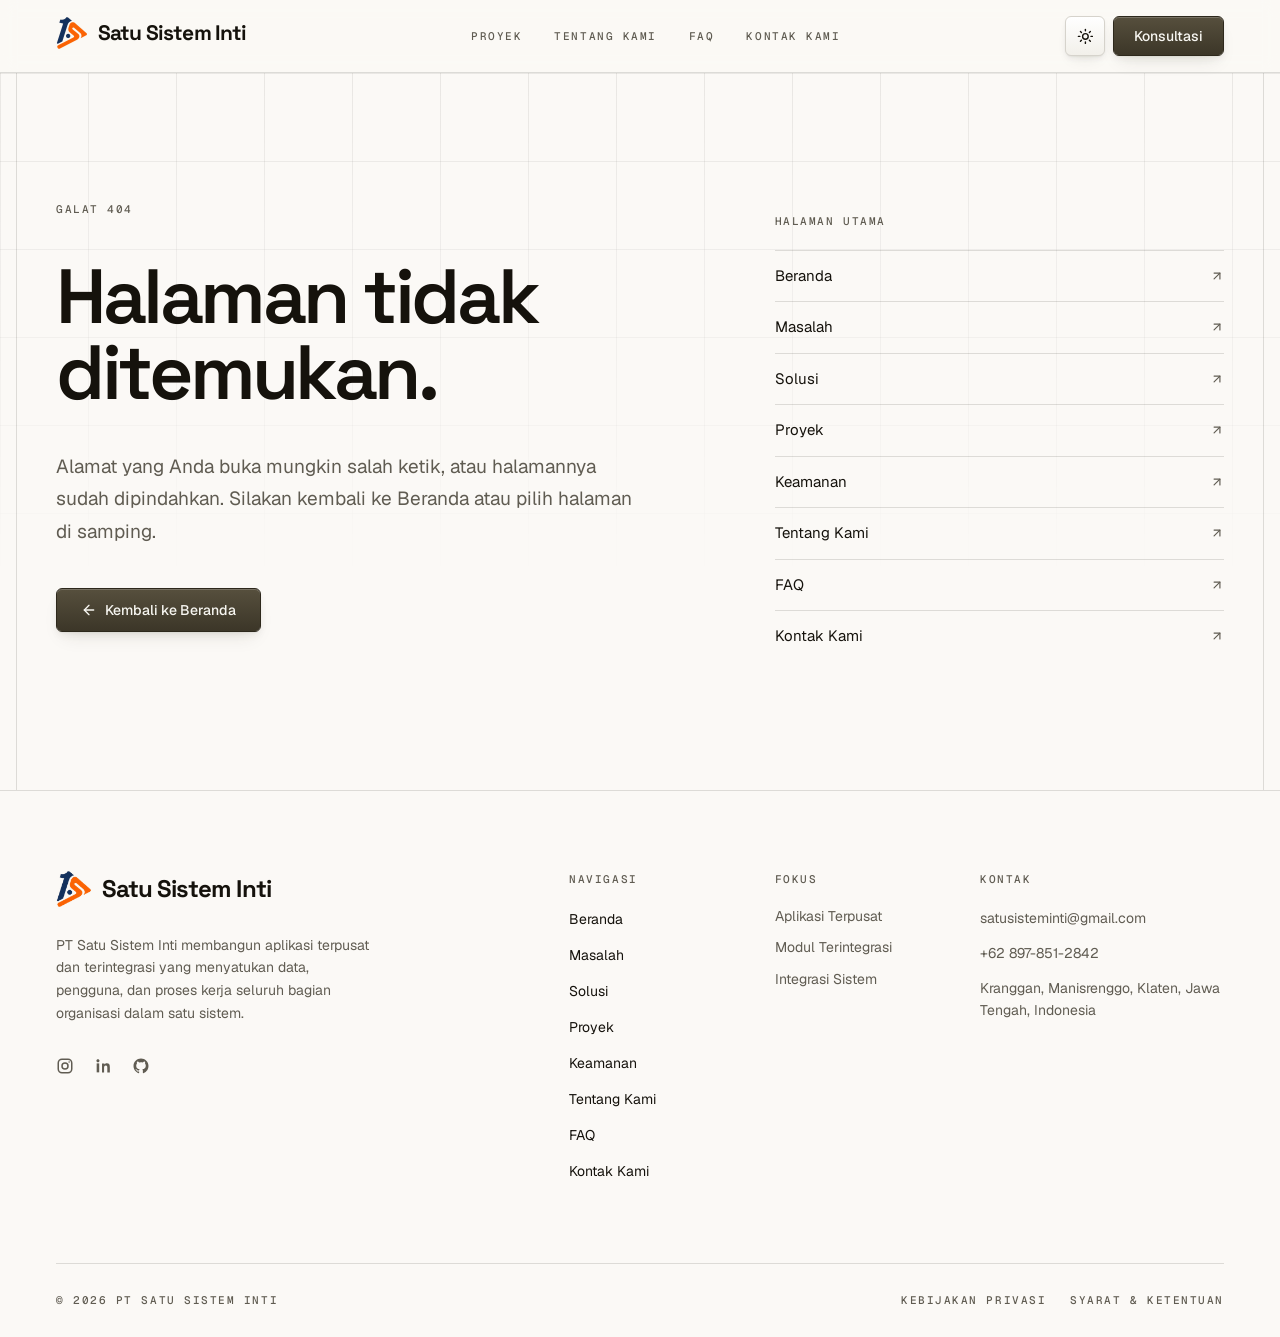
==== commit 8836d33e: "update" ====
--- a/index.html
+++ b/index.html
@@ -1,4 +1,4 @@
-<!DOCTYPE html><html lang="id"><head><title data-rh="true">PT Satu Sistem Inti - Satu Sistem untuk Semua Kebutuhan Bisnis Anda</title><meta data-rh="true" name="description" content="PT Satu Sistem Inti membantu bisnis membangun website, sistem, dan aplikasi yang cepat, aman, dan mudah dikembangkan."><meta data-rh="true" property="og:type" content="website"><meta data-rh="true" property="og:site_name" content="PT Satu Sistem Inti"><meta data-rh="true" property="og:title" content="PT Satu Sistem Inti - Satu Sistem untuk Semua Kebutuhan Bisnis Anda"><meta data-rh="true" property="og:description" content="PT Satu Sistem Inti membantu bisnis membangun website, sistem, dan aplikasi yang cepat, aman, dan mudah dikembangkan."><meta data-rh="true" property="og:url" content="https://satusisteminti.github.io/"><meta data-rh="true" property="og:locale" content="id_ID"><meta data-rh="true" name="twitter:card" content="summary"><meta data-rh="true" name="twitter:title" content="PT Satu Sistem Inti - Satu Sistem untuk Semua Kebutuhan Bisnis Anda"><meta data-rh="true" name="twitter:description" content="PT Satu Sistem Inti membantu bisnis membangun website, sistem, dan aplikasi yang cepat, aman, dan mudah dikembangkan."><link data-rh="true" rel="canonical" href="https://satusisteminti.github.io/">
+<!DOCTYPE html><html lang="id"><head><title data-rh="true">PT Satu Sistem Inti - Satu Inti untuk Seluruh Sistem Organisasi Anda</title><meta data-rh="true" name="description" content="PT Satu Sistem Inti membangun aplikasi terpusat dan terintegrasi yang menyatukan data, pengguna, dan proses kerja seluruh bagian organisasi dalam satu sistem."><meta data-rh="true" property="og:type" content="website"><meta data-rh="true" property="og:site_name" content="PT Satu Sistem Inti"><meta data-rh="true" property="og:title" content="PT Satu Sistem Inti - Satu Inti untuk Seluruh Sistem Organisasi Anda"><meta data-rh="true" property="og:description" content="PT Satu Sistem Inti membangun aplikasi terpusat dan terintegrasi yang menyatukan data, pengguna, dan proses kerja seluruh bagian organisasi dalam satu sistem."><meta data-rh="true" property="og:url" content="https://satusisteminti.github.io/"><meta data-rh="true" property="og:locale" content="id_ID"><meta data-rh="true" name="twitter:card" content="summary"><meta data-rh="true" name="twitter:title" content="PT Satu Sistem Inti - Satu Inti untuk Seluruh Sistem Organisasi Anda"><meta data-rh="true" name="twitter:description" content="PT Satu Sistem Inti membangun aplikasi terpusat dan terintegrasi yang menyatukan data, pengguna, dan proses kerja seluruh bagian organisasi dalam satu sistem."><link data-rh="true" rel="canonical" href="https://satusisteminti.github.io/">
     <meta charset="UTF-8">
     <link rel="icon" type="image/png" sizes="64x64" href="/favicon.png">
     <link rel="apple-touch-icon" href="/apple-touch-icon.png">
@@ -26,19 +26,12 @@
         }, 2500)
       })()
     </script>
-    <script type="module" crossorigin="" src="/assets/app-I_dsQ5n7.js"></script>
-    <link rel="stylesheet" crossorigin="" href="/assets/app-DLqFfYhi.css">
+    <script type="module" crossorigin="" src="/assets/app-m07DEWue.js"></script>
+    <link rel="stylesheet" crossorigin="" href="/assets/app-ixBDyF0A.css">
   <link rel="preload" as="font" type="font/woff2" href="/assets/geist-cyrillic-ext-wght-normal-DjL33-gN.woff2" crossorigin=""><link rel="preload" as="font" type="font/woff2" href="/assets/geist-cyrillic-wght-normal-BEAKL7Jp.woff2" crossorigin=""><link rel="preload" as="font" type="font/woff2" href="/assets/geist-vietnamese-wght-normal-6IgcOCM7.woff2" crossorigin=""><link rel="preload" as="font" type="font/woff2" href="/assets/geist-latin-ext-wght-normal-DC-KSUi6.woff2" crossorigin=""><link rel="preload" as="font" type="font/woff2" href="/assets/geist-latin-wght-normal-BgDaEnEv.woff2" crossorigin=""><link rel="preload" as="font" type="font/woff2" href="/assets/geist-mono-cyrillic-ext-wght-normal-X_5orZeX.woff2" crossorigin=""><link rel="preload" as="font" type="font/woff2" href="/assets/geist-mono-cyrillic-wght-normal-DiZS0aHC.woff2" crossorigin=""><link rel="preload" as="font" type="font/woff2" href="/assets/geist-mono-symbols2-wght-normal-CO5SzqOn.woff2" crossorigin=""><link rel="preload" as="font" type="font/woff2" href="/assets/geist-mono-vietnamese-wght-normal-DadHysG0.woff2" crossorigin=""><link rel="preload" as="font" type="font/woff2" href="/assets/geist-mono-latin-ext-wght-normal-Bwz-egvJ.woff2" crossorigin=""><link rel="preload" as="font" type="font/woff2" href="/assets/geist-mono-latin-wght-normal-XN7g48iV.woff2" crossorigin=""><link rel="preload" as="font" type="font/woff2" href="/assets/space-grotesk-vietnamese-wght-normal-D0rl6rjA.woff2" crossorigin=""><link rel="preload" as="font" type="font/woff2" href="/assets/space-grotesk-latin-ext-wght-normal-D9tNdqV9.woff2" crossorigin=""><link rel="preload" as="font" type="font/woff2" href="/assets/space-grotesk-latin-wght-normal-BhU9QXUp.woff2" crossorigin=""></head>
   <body>
-    <div id="root" data-server-rendered="true"><link rel="preload" as="image" imagesrcset="/logo-mark.png 1x, /logo-mark@2x.png 2x"><link rel="preload" as="image" imagesrcset="/logo-mark-dark.png 1x, /logo-mark-dark@2x.png 2x"><div class="flex min-h-screen flex-col"><header class="sticky top-0 z-50 w-full border-b border-[var(--hairline)] bg-background/85 backdrop-blur supports-[backdrop-filter]:bg-background/70"><div class="mx-auto w-full max-w-[78rem] px-5 sm:px-8 lg:px-10"><div class="flex h-[4.5rem] items-center justify-between gap-6"><a aria-current="page" class="shrink-0 active" href="/"><span class="inline-flex items-center gap-2.5"><img src="/logo-mark.png" srcset="/logo-mark.png 1x, /logo-mark@2x.png 2x" alt="" width="64" height="64" class="size-8 shrink-0 dark:hidden"><img src="/logo-mark-dark.png" srcset="/logo-mark-dark.png 1x, /logo-mark-dark@2x.png 2x" alt="" width="64" height="64" class="size-8 hidden shrink-0 dark:block"><span class="font-display font-bold tracking-[-0.04em] text-[1.3125rem]">Satu Sistem Inti</span></span></a><nav class="hidden items-center gap-8 md:flex"><a aria-current="page" class="meta transition-colors hover:text-foreground text-foreground" href="/">Beranda</a><a class="meta transition-colors hover:text-foreground text-muted-foreground" href="/tentang-kami">Tentang Kami</a><a class="meta transition-colors hover:text-foreground text-muted-foreground" href="/faq">FAQ</a><a class="meta transition-colors hover:text-foreground text-muted-foreground" href="/kontak-kami">Kontak Kami</a></nav><div class="flex items-center gap-2"><button data-slot="button" data-variant="neu" data-size="icon" class="group/button inline-flex shrink-0 items-center justify-center rounded-lg border border-transparent bg-clip-padding text-sm font-medium whitespace-nowrap transition-all outline-none select-none focus-visible:border-ring focus-visible:ring-3 focus-visible:ring-ring/50 active:not-aria-[haspopup]:translate-y-px disabled:pointer-events-none disabled:opacity-50 aria-invalid:border-destructive aria-invalid:ring-3 aria-invalid:ring-destructive/20 dark:aria-invalid:border-destructive/50 dark:aria-invalid:ring-destructive/40 [&amp;_svg]:pointer-events-none [&amp;_svg]:shrink-0 [&amp;_svg:not([class*='size-'])]:size-4 neu text-foreground hover:text-foreground size-10" type="button" title="Ubah mode terang / gelap" aria-label="Ubah mode terang / gelap"><svg xmlns="http://www.w3.org/2000/svg" width="24" height="24" viewBox="0 0 24 24" fill="none" stroke="currentColor" stroke-width="2" stroke-linecap="round" stroke-linejoin="round" class="lucide lucide-sun size-[1.05rem] dark:hidden" aria-hidden="true"><circle cx="12" cy="12" r="4"></circle><path d="M12 2v2"></path><path d="M12 20v2"></path><path d="m4.93 4.93 1.41 1.41"></path><path d="m17.66 17.66 1.41 1.41"></path><path d="M2 12h2"></path><path d="M20 12h2"></path><path d="m6.34 17.66-1.41 1.41"></path><path d="m19.07 4.93-1.41 1.41"></path></svg><svg xmlns="http://www.w3.org/2000/svg" width="24" height="24" viewBox="0 0 24 24" fill="none" stroke="currentColor" stroke-width="2" stroke-linecap="round" stroke-linejoin="round" class="lucide lucide-moon hidden size-[1.05rem] dark:block" aria-hidden="true"><path d="M20.985 12.486a9 9 0 1 1-9.473-9.472c.405-.022.617.46.402.803a6 6 0 0 0 8.268 8.268c.344-.215.825-.004.803.401"></path></svg></button><a data-slot="button" data-variant="neu-primary" data-size="default" class="group/button shrink-0 items-center justify-center rounded-lg border border-transparent bg-clip-padding font-medium whitespace-nowrap transition-all outline-none select-none focus-visible:border-ring focus-visible:ring-3 focus-visible:ring-ring/50 active:not-aria-[haspopup]:translate-y-px disabled:pointer-events-none disabled:opacity-50 aria-invalid:border-destructive aria-invalid:ring-3 aria-invalid:ring-destructive/20 dark:aria-invalid:border-destructive/50 dark:aria-invalid:ring-destructive/40 [&amp;_svg]:pointer-events-none [&amp;_svg]:shrink-0 [&amp;_svg:not([class*='size-'])]:size-4 neu-primary text-primary-foreground gap-1.5 has-data-[icon=inline-end]:pr-2 has-data-[icon=inline-start]:pl-2 hidden h-10 px-5 text-sm md:inline-flex" href="/kontak-kami">Hubungi kami</a><button data-slot="sheet-trigger" data-variant="neu" data-size="icon" class="group/button inline-flex shrink-0 items-center justify-center rounded-lg border border-transparent bg-clip-padding text-sm font-medium whitespace-nowrap transition-all outline-none select-none focus-visible:border-ring focus-visible:ring-3 focus-visible:ring-ring/50 active:not-aria-[haspopup]:translate-y-px disabled:pointer-events-none disabled:opacity-50 aria-invalid:border-destructive aria-invalid:ring-3 aria-invalid:ring-destructive/20 dark:aria-invalid:border-destructive/50 dark:aria-invalid:ring-destructive/40 [&amp;_svg]:pointer-events-none [&amp;_svg]:shrink-0 [&amp;_svg:not([class*='size-'])]:size-4 neu text-foreground hover:text-foreground size-10 md:hidden" aria-label="Buka menu" type="button" aria-haspopup="dialog" aria-expanded="false" data-state="closed"><svg xmlns="http://www.w3.org/2000/svg" width="24" height="24" viewBox="0 0 24 24" fill="none" stroke="currentColor" stroke-width="2" stroke-linecap="round" stroke-linejoin="round" class="lucide lucide-menu size-[1.05rem]" aria-hidden="true"><path d="M4 5h16"></path><path d="M4 12h16"></path><path d="M4 19h16"></path></svg></button></div></div></div></header><main class="relative flex-1"><div><section class="relative overflow-hidden"><div aria-hidden="true" class="bg-hairgrid pointer-events-none absolute inset-0 opacity-50 [mask-image:linear-gradient(to_bottom,black,transparent_60%)]"></div><div class="mx-auto w-full max-w-[78rem] px-5 sm:px-8 lg:px-10 relative"><div data-anim="hero" class="rule-b flex flex-wrap items-baseline justify-between gap-x-10 gap-y-2 py-5"><p class="meta">PT Satu Sistem Inti</p><p class="meta text-muted-foreground">Klaten, Jawa Tengah</p><p class="meta text-muted-foreground">Berdiri September 2026</p></div><div class="grid grid-cols-1 items-start gap-x-16 gap-y-12 pt-14 lg:grid-cols-12 lg:pt-20"><div class="lg:col-span-7"><h1 data-anim="hero" class="display-xl max-w-[15ch] text-balance">Kami membangun sistem yang<!-- --> <span class="display-mark">benar-benar</span> dipakai.</h1><p data-anim="hero" class="lead mt-9 max-w-lg text-pretty text-muted-foreground">Website, sistem informasi, dan aplikasi untuk perusahaan maupun institusi. Kami tidak berhenti di peluncuran — yang kami kejar adalah produk yang tetap mudah dirawat dan dikembangkan seiring bisnis Anda tumbuh.</p><div data-anim="hero" class="mt-10 flex flex-wrap gap-3"><a data-slot="button" data-variant="neu-primary" data-size="default" class="group/button inline-flex shrink-0 items-center justify-center rounded-lg border border-transparent bg-clip-padding font-medium whitespace-nowrap transition-all outline-none select-none focus-visible:border-ring focus-visible:ring-3 focus-visible:ring-ring/50 active:not-aria-[haspopup]:translate-y-px disabled:pointer-events-none disabled:opacity-50 aria-invalid:border-destructive aria-invalid:ring-3 aria-invalid:ring-destructive/20 dark:aria-invalid:border-destructive/50 dark:aria-invalid:ring-destructive/40 [&amp;_svg]:pointer-events-none [&amp;_svg]:shrink-0 [&amp;_svg:not([class*='size-'])]:size-4 neu-primary text-primary-foreground has-data-[icon=inline-end]:pr-2 has-data-[icon=inline-start]:pl-2 h-11 gap-2 px-6 text-sm" href="/kontak-kami">Mulai pembicaraan<svg xmlns="http://www.w3.org/2000/svg" width="24" height="24" viewBox="0 0 24 24" fill="none" stroke="currentColor" stroke-width="2" stroke-linecap="round" stroke-linejoin="round" class="lucide lucide-arrow-right size-4" aria-hidden="true"><path d="M5 12h14"></path><path d="m12 5 7 7-7 7"></path></svg></a><a href="#layanan" data-slot="button" data-variant="neu" data-size="default" class="group/button inline-flex shrink-0 items-center justify-center rounded-lg border border-transparent bg-clip-padding font-medium whitespace-nowrap transition-all outline-none select-none focus-visible:border-ring focus-visible:ring-3 focus-visible:ring-ring/50 active:not-aria-[haspopup]:translate-y-px disabled:pointer-events-none disabled:opacity-50 aria-invalid:border-destructive aria-invalid:ring-3 aria-invalid:ring-destructive/20 dark:aria-invalid:border-destructive/50 dark:aria-invalid:ring-destructive/40 [&amp;_svg]:pointer-events-none [&amp;_svg]:shrink-0 [&amp;_svg:not([class*='size-'])]:size-4 neu text-foreground hover:text-foreground gap-1.5 has-data-[icon=inline-end]:pr-2 has-data-[icon=inline-start]:pl-2 h-11 px-6 text-sm">Lihat layanan</a></div></div><div data-anim="hero" class="lg:col-span-5"><figure class="panel overflow-hidden shadow-[0_1px_2px_var(--card-shadow-near),0_24px_48px_-24px_var(--card-shadow-far)] "><div class="rule-b flex items-center justify-between gap-4 px-4 py-3"><span class="meta text-muted-foreground">Alur sistem</span><span class="meta flex items-center gap-2 text-muted-foreground"><span class="flow-pulse size-1.5 rounded-full bg-primary"></span>Berjalan</span></div><div class="bg-hairgrid bg-[length:24px_24px] px-3 py-4 sm:px-5"><svg viewBox="0 0 400 432" role="img" aria-label="Diagram alur sistem: website, aplikasi, dan dasbor admin terhubung ke API gateway, diteruskan ke layanan autentikasi dan logika bisnis, lalu ke basis data PostgreSQL dan laporan otomatis." class="block h-auto w-full"><g fill="none" stroke-width="1" class="stroke-foreground/20"><path id="f1" d="M72 68 C72 100 200 96 200 128"></path><path id="f2" d="M200 68 L200 128"></path><path id="f3" d="M328 68 C328 100 200 96 200 128"></path><path id="f4" d="M200 184 C200 216 112 212 112 244"></path><path id="f5" d="M200 184 C200 216 288 212 288 244"></path><path id="f6" d="M112 296 L112 356"></path><path id="f7" d="M288 296 C288 328 112 324 112 356"></path><path id="f8" d="M192 384 L208 384"></path></g><g fill="none" stroke-width="1.25" class="stroke-foreground/55"><path d="M72 68 C72 100 200 96 200 128" class="flow-dash"></path><path d="M200 68 L200 128" class="flow-dash"></path><path d="M328 68 C328 100 200 96 200 128" class="flow-dash"></path><path d="M200 184 C200 216 112 212 112 244" class="flow-dash"></path><path d="M200 184 C200 216 288 212 288 244" class="flow-dash"></path><path d="M112 296 L112 356" class="flow-dash"></path><path d="M288 296 C288 328 112 324 112 356" class="flow-dash"></path><path d="M192 384 L208 384" class="flow-dash"></path></g><g><rect x="16" y="20" width="112" height="48" rx="5" class="fill-card stroke-[var(--hairline)]" stroke-width="1"></rect><circle cx="117" cy="31" r="2.5" class="flow-pulse fill-primary"></circle><text x="28" y="42" class="fill-foreground font-sans text-[12.5px] font-semibold">Website</text><text x="28" y="57" class="fill-muted-foreground font-mono text-[8.5px] tracking-[0.12em] uppercase">Pengguna</text></g><g><rect x="144" y="20" width="112" height="48" rx="5" class="fill-card stroke-[var(--hairline)]" stroke-width="1"></rect><circle cx="245" cy="31" r="2.5" class="flow-pulse fill-primary"></circle><text x="156" y="42" class="fill-foreground font-sans text-[12.5px] font-semibold">Aplikasi</text><text x="156" y="57" class="fill-muted-foreground font-mono text-[8.5px] tracking-[0.12em] uppercase">Android · iOS</text></g><g><rect x="272" y="20" width="112" height="48" rx="5" class="fill-card stroke-[var(--hairline)]" stroke-width="1"></rect><circle cx="373" cy="31" r="2.5" class="flow-pulse fill-primary"></circle><text x="284" y="42" class="fill-foreground font-sans text-[12.5px] font-semibold">Dasbor</text><text x="284" y="57" class="fill-muted-foreground font-mono text-[8.5px] tracking-[0.12em] uppercase">Admin</text></g><g><rect x="80" y="128" width="240" height="56" rx="5" class="fill-card stroke-foreground/45" stroke-width="1"></rect><circle cx="309" cy="139" r="2.5" class="flow-pulse fill-primary"></circle><text x="92" y="154" class="fill-foreground font-sans text-[12.5px] font-semibold">API Gateway</text><text x="92" y="169" class="fill-muted-foreground font-mono text-[8.5px] tracking-[0.12em] uppercase">Laravel · Node.js</text></g><g><rect x="32" y="244" width="160" height="52" rx="5" class="fill-card stroke-[var(--hairline)]" stroke-width="1"></rect><circle cx="181" cy="255" r="2.5" class="flow-pulse fill-primary"></circle><text x="44" y="268" class="fill-foreground font-sans text-[12.5px] font-semibold">Autentikasi</text><text x="44" y="283" class="fill-muted-foreground font-mono text-[8.5px] tracking-[0.12em] uppercase">Hak akses</text></g><g><rect x="208" y="244" width="160" height="52" rx="5" class="fill-card stroke-[var(--hairline)]" stroke-width="1"></rect><circle cx="357" cy="255" r="2.5" class="flow-pulse fill-primary"></circle><text x="220" y="268" class="fill-foreground font-sans text-[12.5px] font-semibold">Logika bisnis</text><text x="220" y="283" class="fill-muted-foreground font-mono text-[8.5px] tracking-[0.12em] uppercase">Alur kerja</text></g><g><rect x="32" y="356" width="160" height="56" rx="5" class="fill-card stroke-foreground/45" stroke-width="1"></rect><circle cx="181" cy="367" r="2.5" class="flow-pulse fill-primary"></circle><text x="44" y="382" class="fill-foreground font-sans text-[12.5px] font-semibold">PostgreSQL</text><text x="44" y="397" class="fill-muted-foreground font-mono text-[8.5px] tracking-[0.12em] uppercase">Basis data</text></g><g><rect x="208" y="356" width="160" height="56" rx="5" class="fill-card stroke-[var(--hairline)]" stroke-width="1"></rect><circle cx="357" cy="367" r="2.5" class="flow-pulse fill-primary"></circle><text x="220" y="382" class="fill-foreground font-sans text-[12.5px] font-semibold">Laporan</text><text x="220" y="397" class="fill-muted-foreground font-mono text-[8.5px] tracking-[0.12em] uppercase">Otomatis · ekspor</text></g><g class="flow-dot"><circle r="3.25" class="fill-primary"><animateMotion dur="2.6s" begin="0s" repeatCount="indefinite"><mpath href="#f1"></mpath></animateMotion></circle><circle r="3.25" class="fill-primary"><animateMotion dur="2.2s" begin="0.8s" repeatCount="indefinite"><mpath href="#f2"></mpath></animateMotion></circle><circle r="3.25" class="fill-primary"><animateMotion dur="2.6s" begin="1.6s" repeatCount="indefinite"><mpath href="#f3"></mpath></animateMotion></circle><circle r="3.25" class="fill-primary"><animateMotion dur="2.2s" begin="0.4s" repeatCount="indefinite"><mpath href="#f4"></mpath></animateMotion></circle><circle r="3.25" class="fill-primary"><animateMotion dur="2.2s" begin="1.2s" repeatCount="indefinite"><mpath href="#f5"></mpath></animateMotion></circle><circle r="3.25" class="fill-primary"><animateMotion dur="1.8s" begin="0.9s" repeatCount="indefinite"><mpath href="#f6"></mpath></animateMotion></circle><circle r="3.25" class="fill-primary"><animateMotion dur="2.4s" begin="2s" repeatCount="indefinite"><mpath href="#f7"></mpath></animateMotion></circle><circle r="3.25" class="fill-primary"><animateMotion dur="1.2s" begin="0.2s" repeatCount="indefinite"><mpath href="#f8"></mpath></animateMotion></circle><circle r="2.75" stroke-width="1.25" class="fill-card stroke-primary"><animateMotion dur="2.6s" begin="1.3s" repeatCount="indefinite" keyPoints="1;0" keyTimes="0;1" calcMode="linear"><mpath href="#f1"></mpath></animateMotion></circle><circle r="2.75" stroke-width="1.25" class="fill-card stroke-primary"><animateMotion dur="2.2s" begin="1.9000000000000001s" repeatCount="indefinite" keyPoints="1;0" keyTimes="0;1" calcMode="linear"><mpath href="#f2"></mpath></animateMotion></circle><circle r="2.75" stroke-width="1.25" class="fill-card stroke-primary"><animateMotion dur="2.6s" begin="2.9000000000000004s" repeatCount="indefinite" keyPoints="1;0" keyTimes="0;1" calcMode="linear"><mpath href="#f3"></mpath></animateMotion></circle><circle r="2.75" stroke-width="1.25" class="fill-card stroke-primary"><animateMotion dur="2.2s" begin="2.3s" repeatCount="indefinite" keyPoints="1;0" keyTimes="0;1" calcMode="linear"><mpath href="#f5"></mpath></animateMotion></circle><circle r="2.75" stroke-width="1.25" class="fill-card stroke-primary"><animateMotion dur="2.4s" begin="3.2s" repeatCount="indefinite" keyPoints="1;0" keyTimes="0;1" calcMode="linear"><mpath href="#f7"></mpath></animateMotion></circle></g></svg></div><figcaption class="rule flex flex-wrap items-center gap-x-5 gap-y-1 px-4 py-3"><span class="meta flex items-center gap-2 text-muted-foreground"><span class="size-1.5 rounded-full bg-primary"></span>Permintaan</span><span class="meta flex items-center gap-2 text-muted-foreground"><span class="size-1.5 rounded-full border border-primary"></span>Respons</span><span class="meta ml-auto text-muted-foreground">Contoh arsitektur</span></figcaption></figure></div></div><ol data-anim="stagger" class="rule mt-20 grid grid-cols-1 divide-y divide-[var(--hairline)] sm:grid-cols-3 sm:divide-x sm:divide-y-0 lg:mt-24"><li data-anim-item="true" class="py-6 sm:px-8 sm:py-8 sm:first:pl-0 sm:last:pr-0"><p class="meta text-muted-foreground">01</p><p class="mt-3 text-base font-semibold">Pembuatan Website</p><p class="mt-1.5 text-sm leading-relaxed text-pretty text-muted-foreground">Desain responsif · Optimasi SEO teknis · Panel konten mandiri</p></li><li data-anim-item="true" class="py-6 sm:px-8 sm:py-8 sm:first:pl-0 sm:last:pr-0"><p class="meta text-muted-foreground">02</p><p class="mt-3 text-base font-semibold">Pengembangan Sistem</p><p class="mt-1.5 text-sm leading-relaxed text-pretty text-muted-foreground">Hak akses bertingkat · Laporan otomatis · Jejak audit data</p></li><li data-anim-item="true" class="py-6 sm:px-8 sm:py-8 sm:first:pl-0 sm:last:pr-0"><p class="meta text-muted-foreground">03</p><p class="mt-3 text-base font-semibold">Pembuatan Aplikasi</p><p class="mt-1.5 text-sm leading-relaxed text-pretty text-muted-foreground">Android &amp; iOS · Notifikasi terjadwal · Dukungan mode luring</p></li></ol></div></section><section class="relative py-20 sm:py-24 lg:py-32 surface-band border-t border-[var(--hairline)]"><div aria-hidden="true" class="mx-auto w-full max-w-[78rem] pointer-events-none absolute inset-x-0 top-0 hidden lg:block"><span aria-hidden="true" class="absolute top-0 size-[11px] -translate-y-1/2 left-0 -translate-x-1/2"><span class="absolute inset-x-0 top-1/2 h-px -translate-y-1/2 bg-foreground/35"></span><span class="absolute inset-y-0 left-1/2 w-px -translate-x-1/2 bg-foreground/35"></span></span><span aria-hidden="true" class="absolute top-0 size-[11px] -translate-y-1/2 right-0 translate-x-1/2"><span class="absolute inset-x-0 top-1/2 h-px -translate-y-1/2 bg-foreground/35"></span><span class="absolute inset-y-0 left-1/2 w-px -translate-x-1/2 bg-foreground/35"></span></span></div><div class="mx-auto w-full max-w-[78rem] px-5 sm:px-8 lg:px-10"><div data-anim="up" class="rule-b pb-10 lg:pb-14"><p class="meta text-muted-foreground">Titik awal</p><div class="mt-6 grid gap-x-12 gap-y-6 lg:grid-cols-12 lg:gap-x-16"><h2 class="display-lg text-balance lg:col-span-7">Hampir semua proyek dimulai dari keluhan yang sama</h2><div class="lg:col-span-5 lg:pt-2"><p class="text-[0.9375rem] leading-relaxed text-pretty text-muted-foreground">Sebelum bicara teknologi, kami petakan dulu apa yang sebenarnya menghambat. Di bawah ini keluhan yang paling umum — dan seperti apa setelah dibenahi.</p></div></div></div><figure data-anim="up" class="panel mt-12 overflow-hidden lg:mt-16"><div class="rule-b flex flex-wrap items-center justify-between gap-x-6 gap-y-1 px-4 py-3"><span class="font-mono text-xs text-muted-foreground">diff --git a/kondisi-sekarang b/setelah-dibenahi</span><span class="font-mono text-xs"><span class="text-primary">+<!-- -->4</span> <span class="text-muted-foreground">−<!-- -->4</span></span></div><div class="rule-b hidden lg:grid lg:grid-cols-2"><p class="meta px-4 py-2.5 text-muted-foreground">a/ Kondisi sekarang</p><p class="meta border-l border-[var(--hairline)] px-4 py-2.5 text-foreground">b/ Setelah dibenahi</p></div><ol data-anim="stagger" class="divide-rule"><li data-anim-item="true" class="grid grid-cols-1 lg:grid-cols-2"><div class="grid grid-cols-[2.25rem_1.25rem_minmax(0,1fr)] items-start py-3 pr-4 font-mono text-[0.8125rem] leading-relaxed bg-foreground/[0.035]"><span aria-hidden="true" class="pr-2 text-right text-muted-foreground/60 select-none">1</span><span aria-hidden="true" class="text-muted-foreground">-</span><span class="font-sans text-[0.9375rem] text-pretty text-muted-foreground line-through decoration-foreground/25"><span class="sr-only">Sebelum: </span>Data tersebar di banyak berkas Excel dan sulit disatukan.</span></div><div class="grid grid-cols-[2.25rem_1.25rem_minmax(0,1fr)] items-start py-3 pr-4 font-mono text-[0.8125rem] leading-relaxed bg-primary/[0.1] lg:border-l lg:border-[var(--hairline)]"><span aria-hidden="true" class="pr-2 text-right text-muted-foreground/60 select-none">1</span><span aria-hidden="true" class="font-semibold text-primary">+</span><span class="font-sans text-[0.9375rem] text-pretty text-foreground"><span class="sr-only">Sesudah: </span>Satu sumber data yang dipakai bersama semua bagian.</span></div></li><li data-anim-item="true" class="grid grid-cols-1 lg:grid-cols-2"><div class="grid grid-cols-[2.25rem_1.25rem_minmax(0,1fr)] items-start py-3 pr-4 font-mono text-[0.8125rem] leading-relaxed bg-foreground/[0.035]"><span aria-hidden="true" class="pr-2 text-right text-muted-foreground/60 select-none">2</span><span aria-hidden="true" class="text-muted-foreground">-</span><span class="font-sans text-[0.9375rem] text-pretty text-muted-foreground line-through decoration-foreground/25"><span class="sr-only">Sebelum: </span>Laporan bulanan masih disusun manual, makan waktu dan rawan salah.</span></div><div class="grid grid-cols-[2.25rem_1.25rem_minmax(0,1fr)] items-start py-3 pr-4 font-mono text-[0.8125rem] leading-relaxed bg-primary/[0.1] lg:border-l lg:border-[var(--hairline)]"><span aria-hidden="true" class="pr-2 text-right text-muted-foreground/60 select-none">2</span><span aria-hidden="true" class="font-semibold text-primary">+</span><span class="font-sans text-[0.9375rem] text-pretty text-foreground"><span class="sr-only">Sesudah: </span>Laporan tersusun otomatis dan bisa diekspor kapan saja.</span></div></li><li data-anim-item="true" class="grid grid-cols-1 lg:grid-cols-2"><div class="grid grid-cols-[2.25rem_1.25rem_minmax(0,1fr)] items-start py-3 pr-4 font-mono text-[0.8125rem] leading-relaxed bg-foreground/[0.035]"><span aria-hidden="true" class="pr-2 text-right text-muted-foreground/60 select-none">3</span><span aria-hidden="true" class="text-muted-foreground">-</span><span class="font-sans text-[0.9375rem] text-pretty text-muted-foreground line-through decoration-foreground/25"><span class="sr-only">Sebelum: </span>Website lama lambat, berantakan di layar ponsel, dan tidak bisa diperbarui sendiri.</span></div><div class="grid grid-cols-[2.25rem_1.25rem_minmax(0,1fr)] items-start py-3 pr-4 font-mono text-[0.8125rem] leading-relaxed bg-primary/[0.1] lg:border-l lg:border-[var(--hairline)]"><span aria-hidden="true" class="pr-2 text-right text-muted-foreground/60 select-none">3</span><span aria-hidden="true" class="font-semibold text-primary">+</span><span class="font-sans text-[0.9375rem] text-pretty text-foreground"><span class="sr-only">Sesudah: </span>Situs cepat, rapi di semua ukuran layar, kontennya Anda kelola sendiri.</span></div></li><li data-anim-item="true" class="grid grid-cols-1 lg:grid-cols-2"><div class="grid grid-cols-[2.25rem_1.25rem_minmax(0,1fr)] items-start py-3 pr-4 font-mono text-[0.8125rem] leading-relaxed bg-foreground/[0.035]"><span aria-hidden="true" class="pr-2 text-right text-muted-foreground/60 select-none">4</span><span aria-hidden="true" class="text-muted-foreground">-</span><span class="font-sans text-[0.9375rem] text-pretty text-muted-foreground line-through decoration-foreground/25"><span class="sr-only">Sebelum: </span>Permintaan perubahan kecil pun butuh berminggu-minggu untuk selesai.</span></div><div class="grid grid-cols-[2.25rem_1.25rem_minmax(0,1fr)] items-start py-3 pr-4 font-mono text-[0.8125rem] leading-relaxed bg-primary/[0.1] lg:border-l lg:border-[var(--hairline)]"><span aria-hidden="true" class="pr-2 text-right text-muted-foreground/60 select-none">4</span><span aria-hidden="true" class="font-semibold text-primary">+</span><span class="font-sans text-[0.9375rem] text-pretty text-foreground"><span class="sr-only">Sesudah: </span>Perubahan kecil bisa dirilis dalam hitungan hari, bukan bulan.</span></div></li></ol></figure></div></section><section class="relative py-20 sm:py-24 lg:py-32 border-t border-[var(--hairline)] scroll-mt-24" id="layanan"><div aria-hidden="true" class="mx-auto w-full max-w-[78rem] pointer-events-none absolute inset-x-0 top-0 hidden lg:block"><span aria-hidden="true" class="absolute top-0 size-[11px] -translate-y-1/2 left-0 -translate-x-1/2"><span class="absolute inset-x-0 top-1/2 h-px -translate-y-1/2 bg-foreground/35"></span><span class="absolute inset-y-0 left-1/2 w-px -translate-x-1/2 bg-foreground/35"></span></span><span aria-hidden="true" class="absolute top-0 size-[11px] -translate-y-1/2 right-0 translate-x-1/2"><span class="absolute inset-x-0 top-1/2 h-px -translate-y-1/2 bg-foreground/35"></span><span class="absolute inset-y-0 left-1/2 w-px -translate-x-1/2 bg-foreground/35"></span></span></div><div class="mx-auto w-full max-w-[78rem] px-5 sm:px-8 lg:px-10"><div data-anim="up" class="rule-b pb-10 lg:pb-14"><p class="meta text-muted-foreground">Layanan</p><div class="mt-6 grid gap-x-12 gap-y-6 lg:grid-cols-12 lg:gap-x-16"><h2 class="display-lg text-balance lg:col-span-7">Tiga lini pekerjaan, dikerjakan sampai tuntas</h2><div class="lg:col-span-5 lg:pt-2"><p class="text-[0.9375rem] leading-relaxed text-pretty text-muted-foreground">Dari perencanaan sampai pemeliharaan setelah peluncuran. Kami tidak menyerahkan produk setengah jadi lalu pergi.</p><div class="mt-6"><a class="inline-flex items-center gap-1.5 text-sm font-medium underline-offset-4 hover:underline" href="/kontak-kami">Konsultasikan kebutuhan Anda<svg xmlns="http://www.w3.org/2000/svg" width="24" height="24" viewBox="0 0 24 24" fill="none" stroke="currentColor" stroke-width="2" stroke-linecap="round" stroke-linejoin="round" class="lucide lucide-arrow-up-right size-3.5" aria-hidden="true"><path d="M7 7h10v10"></path><path d="M7 17 17 7"></path></svg></a></div></div></div></div><ol data-anim="stagger" class="divide-rule"><li data-anim-item="true" class="grid grid-cols-1 gap-x-12 gap-y-3 py-8 lg:grid-cols-12 lg:gap-x-16 lg:py-11"><p class="meta text-muted-foreground lg:col-span-1">01</p><h3 class="text-xl text-pretty lg:col-span-4 lg:text-[1.375rem]">Pembuatan Website</h3><p class="text-[0.9375rem] leading-relaxed text-pretty text-muted-foreground lg:col-span-5">Website company profile, landing page kampanye, hingga toko daring dengan performa cepat dan tampilan modern.</p><ul class="flex flex-wrap gap-x-4 gap-y-1.5 lg:col-span-2 lg:flex-col lg:gap-y-2"><li class="meta text-muted-foreground/80">Desain responsif</li><li class="meta text-muted-foreground/80">Optimasi SEO teknis</li><li class="meta text-muted-foreground/80">Panel konten mandiri</li></ul></li><li data-anim-item="true" class="grid grid-cols-1 gap-x-12 gap-y-3 py-8 lg:grid-cols-12 lg:gap-x-16 lg:py-11"><p class="meta text-muted-foreground lg:col-span-1">02</p><h3 class="text-xl text-pretty lg:col-span-4 lg:text-[1.375rem]">Pengembangan Sistem</h3><p class="text-[0.9375rem] leading-relaxed text-pretty text-muted-foreground lg:col-span-5">Sistem internal, ERP ringan, dan platform bisnis yang dirancang mengikuti proses kerja perusahaan Anda.</p><ul class="flex flex-wrap gap-x-4 gap-y-1.5 lg:col-span-2 lg:flex-col lg:gap-y-2"><li class="meta text-muted-foreground/80">Hak akses bertingkat</li><li class="meta text-muted-foreground/80">Laporan otomatis</li><li class="meta text-muted-foreground/80">Jejak audit data</li></ul></li><li data-anim-item="true" class="grid grid-cols-1 gap-x-12 gap-y-3 py-8 lg:grid-cols-12 lg:gap-x-16 lg:py-11"><p class="meta text-muted-foreground lg:col-span-1">03</p><h3 class="text-xl text-pretty lg:col-span-4 lg:text-[1.375rem]">Pembuatan Aplikasi</h3><p class="text-[0.9375rem] leading-relaxed text-pretty text-muted-foreground lg:col-span-5">Aplikasi mobile dan desktop lintas platform dari satu basis kode, siap menjangkau pengguna di mana saja.</p><ul class="flex flex-wrap gap-x-4 gap-y-1.5 lg:col-span-2 lg:flex-col lg:gap-y-2"><li class="meta text-muted-foreground/80">Android &amp; iOS</li><li class="meta text-muted-foreground/80">Notifikasi terjadwal</li><li class="meta text-muted-foreground/80">Dukungan mode luring</li></ul></li></ol></div></section><section class="relative py-20 sm:py-24 lg:py-32 surface-band border-t border-[var(--hairline)]"><div aria-hidden="true" class="mx-auto w-full max-w-[78rem] pointer-events-none absolute inset-x-0 top-0 hidden lg:block"><span aria-hidden="true" class="absolute top-0 size-[11px] -translate-y-1/2 left-0 -translate-x-1/2"><span class="absolute inset-x-0 top-1/2 h-px -translate-y-1/2 bg-foreground/35"></span><span class="absolute inset-y-0 left-1/2 w-px -translate-x-1/2 bg-foreground/35"></span></span><span aria-hidden="true" class="absolute top-0 size-[11px] -translate-y-1/2 right-0 translate-x-1/2"><span class="absolute inset-x-0 top-1/2 h-px -translate-y-1/2 bg-foreground/35"></span><span class="absolute inset-y-0 left-1/2 w-px -translate-x-1/2 bg-foreground/35"></span></span></div><div class="mx-auto w-full max-w-[78rem] px-5 sm:px-8 lg:px-10"><div data-anim="up" class="rule-b pb-10 lg:pb-14"><p class="meta text-muted-foreground">Cara kerja</p><div class="mt-6 grid gap-x-12 gap-y-6 lg:grid-cols-12 lg:gap-x-16"><h2 class="display-lg text-balance lg:col-span-7">Empat tahap, tanpa kejutan di tengah jalan</h2><div class="lg:col-span-5 lg:pt-2"><p class="text-[0.9375rem] leading-relaxed text-pretty text-muted-foreground">Anda selalu tahu apa yang sedang dikerjakan dan apa yang menyusul. Estimasi di tiap tahap adalah rentang yang biasa terjadi, bukan janji.</p></div></div></div><div data-anim="up" class="mt-12 lg:mt-16"><div class="mb-5 flex flex-wrap items-center justify-between gap-x-6 gap-y-2"><span class="font-mono text-xs text-muted-foreground">pipeline · proyek-anda</span><span class="meta flex items-center gap-2 text-muted-foreground"><span class="flow-pulse size-1.5 rounded-full bg-primary"></span>4<!-- --> tahap</span></div><div aria-hidden="true" class="relative mb-6 hidden h-px bg-[var(--hairline)] lg:block"><span class="pipe-progress absolute inset-y-0 left-0 bg-primary"></span></div><ol class="grid grid-cols-1 gap-4 lg:grid-cols-4 lg:gap-6"><li class="relative"><article class="panel flex h-full flex-col p-5"><div class="flex items-center justify-between gap-3"><span class="meta text-muted-foreground">Tahap <!-- -->01</span><span aria-hidden="true" class="pipe-check grid size-5 place-items-center rounded-full border border-primary/40 text-primary" style="--i:0"><svg xmlns="http://www.w3.org/2000/svg" width="24" height="24" viewBox="0 0 24 24" fill="none" stroke="currentColor" stroke-width="2.5" stroke-linecap="round" stroke-linejoin="round" class="lucide lucide-check size-3" aria-hidden="true"><path d="M20 6 9 17l-5-5"></path></svg></span></div><h3 class="mt-5 text-lg text-pretty">Konsultasi &amp; Analisis</h3><p class="mt-2 flex-1 text-sm leading-relaxed text-pretty text-muted-foreground">Memahami kebutuhan, target pengguna, dan tujuan bisnis Anda — termasuk memetakan proses yang sedang berjalan.</p><p class="rule mt-5 flex items-center justify-between gap-3 pt-4"><span class="meta text-muted-foreground">Perkiraan</span><span class="font-mono text-xs">1–2 minggu</span></p></article><span aria-hidden="true" class="pointer-events-none absolute -bottom-4 left-8 h-4 w-px bg-foreground/25 lg:top-1/2 lg:bottom-auto lg:-right-6 lg:left-auto lg:h-px lg:w-6"><span class="pipe-flow absolute size-[5px] rounded-full bg-primary"></span></span></li><li class="relative"><article class="panel flex h-full flex-col p-5"><div class="flex items-center justify-between gap-3"><span class="meta text-muted-foreground">Tahap <!-- -->02</span><span aria-hidden="true" class="pipe-check grid size-5 place-items-center rounded-full border border-primary/40 text-primary" style="--i:1"><svg xmlns="http://www.w3.org/2000/svg" width="24" height="24" viewBox="0 0 24 24" fill="none" stroke="currentColor" stroke-width="2.5" stroke-linecap="round" stroke-linejoin="round" class="lucide lucide-check size-3" aria-hidden="true"><path d="M20 6 9 17l-5-5"></path></svg></span></div><h3 class="mt-5 text-lg text-pretty">Desain &amp; Perencanaan</h3><p class="mt-2 flex-1 text-sm leading-relaxed text-pretty text-muted-foreground">Merancang alur kerja, tampilan antarmuka, dan arsitektur sistem, lengkap dengan lingkup dan jadwal yang disepakati.</p><p class="rule mt-5 flex items-center justify-between gap-3 pt-4"><span class="meta text-muted-foreground">Perkiraan</span><span class="font-mono text-xs">2–3 minggu</span></p></article><span aria-hidden="true" class="pointer-events-none absolute -bottom-4 left-8 h-4 w-px bg-foreground/25 lg:top-1/2 lg:bottom-auto lg:-right-6 lg:left-auto lg:h-px lg:w-6"><span class="pipe-flow absolute size-[5px] rounded-full bg-primary"></span></span></li><li class="relative"><article class="panel flex h-full flex-col p-5"><div class="flex items-center justify-between gap-3"><span class="meta text-muted-foreground">Tahap <!-- -->03</span><span aria-hidden="true" class="pipe-check grid size-5 place-items-center rounded-full border border-primary/40 text-primary" style="--i:2"><svg xmlns="http://www.w3.org/2000/svg" width="24" height="24" viewBox="0 0 24 24" fill="none" stroke="currentColor" stroke-width="2.5" stroke-linecap="round" stroke-linejoin="round" class="lucide lucide-check size-3" aria-hidden="true"><path d="M20 6 9 17l-5-5"></path></svg></span></div><h3 class="mt-5 text-lg text-pretty">Pengembangan</h3><p class="mt-2 flex-1 text-sm leading-relaxed text-pretty text-muted-foreground">Membangun produk dengan standar kode yang rapi dan teruji, disertai pembaruan progres secara berkala.</p><p class="rule mt-5 flex items-center justify-between gap-3 pt-4"><span class="meta text-muted-foreground">Perkiraan</span><span class="font-mono text-xs">4–12 minggu</span></p></article><span aria-hidden="true" class="pointer-events-none absolute -bottom-4 left-8 h-4 w-px bg-foreground/25 lg:top-1/2 lg:bottom-auto lg:-right-6 lg:left-auto lg:h-px lg:w-6"><span class="pipe-flow absolute size-[5px] rounded-full bg-primary"></span></span></li><li class="relative"><article class="panel flex h-full flex-col p-5"><div class="flex items-center justify-between gap-3"><span class="meta text-muted-foreground">Tahap <!-- -->04</span><span aria-hidden="true" class="pipe-check grid size-5 place-items-center rounded-full border border-primary/40 text-primary" style="--i:3"><svg xmlns="http://www.w3.org/2000/svg" width="24" height="24" viewBox="0 0 24 24" fill="none" stroke="currentColor" stroke-width="2.5" stroke-linecap="round" stroke-linejoin="round" class="lucide lucide-check size-3" aria-hidden="true"><path d="M20 6 9 17l-5-5"></path></svg></span></div><h3 class="mt-5 text-lg text-pretty">Peluncuran &amp; Dukungan</h3><p class="mt-2 flex-1 text-sm leading-relaxed text-pretty text-muted-foreground">Mendampingi proses go-live, memindahkan data, melatih pengguna, lalu merawat sistem setelah diluncurkan.</p><p class="rule mt-5 flex items-center justify-between gap-3 pt-4"><span class="meta text-muted-foreground">Perkiraan</span><span class="font-mono text-xs">Berkelanjutan</span></p></article></li></ol></div></div></section><section class="relative py-20 sm:py-24 lg:py-32 border-t border-[var(--hairline)]"><div aria-hidden="true" class="mx-auto w-full max-w-[78rem] pointer-events-none absolute inset-x-0 top-0 hidden lg:block"><span aria-hidden="true" class="absolute top-0 size-[11px] -translate-y-1/2 left-0 -translate-x-1/2"><span class="absolute inset-x-0 top-1/2 h-px -translate-y-1/2 bg-foreground/35"></span><span class="absolute inset-y-0 left-1/2 w-px -translate-x-1/2 bg-foreground/35"></span></span><span aria-hidden="true" class="absolute top-0 size-[11px] -translate-y-1/2 right-0 translate-x-1/2"><span class="absolute inset-x-0 top-1/2 h-px -translate-y-1/2 bg-foreground/35"></span><span class="absolute inset-y-0 left-1/2 w-px -translate-x-1/2 bg-foreground/35"></span></span></div><div class="mx-auto w-full max-w-[78rem] px-5 sm:px-8 lg:px-10"><div data-anim="up" class="rule-b pb-10 lg:pb-14"><p class="meta text-muted-foreground">Serah terima</p><div class="mt-6 grid gap-x-12 gap-y-6 lg:grid-cols-12 lg:gap-x-16"><h2 class="display-lg text-balance lg:col-span-7">Yang Anda pegang setelah proyek selesai</h2><div class="lg:col-span-5 lg:pt-2"><p class="text-[0.9375rem] leading-relaxed text-pretty text-muted-foreground">Bukan hanya aplikasi yang berjalan. Semua yang dibutuhkan untuk merawat dan mengembangkannya diserahkan kepada Anda — termasuk bila kelak dilanjutkan tim lain.</p></div></div></div><div class="mt-12 grid grid-cols-1 items-start gap-x-16 gap-y-12 lg:mt-16 lg:grid-cols-12"><figure data-anim="up" aria-label="Pohon berkas serah terima: kode sumber, dokumentasi, aset desain, akses infrastruktur, panduan alih tim, dan dokumen garansi." class="panel overflow-hidden lg:col-span-7"><div class="rule-b flex items-center justify-between gap-4 px-4 py-3"><span class="font-mono text-xs text-muted-foreground">$ tree serah-terima/</span><span class="meta text-muted-foreground">Milik klien</span></div><ul class="py-3 font-mono text-[0.8125rem]"><li class="px-4 py-1.5 font-semibold">serah-terima/</li><li class="tree-row grid grid-cols-[minmax(0,1fr)_auto] items-baseline gap-x-6 px-4 py-1.5" style="--i:0"><span class="min-w-0 break-words"><span aria-hidden="true" class="text-muted-foreground/70">├── </span><span class="font-semibold">kode-sumber/</span></span><span class="hidden text-right text-xs text-muted-foreground sm:inline">repositori lengkap + riwayat</span></li><li class="tree-row grid grid-cols-[minmax(0,1fr)_auto] items-baseline gap-x-6 px-4 py-1.5" style="--i:1"><span class="min-w-0 break-words"><span aria-hidden="true" class="text-muted-foreground/70">├── </span><span class="font-semibold">dokumentasi/</span></span><span class="hidden text-right text-xs text-muted-foreground sm:inline">teknis &amp; panduan pengguna</span></li><li class="tree-row grid grid-cols-[minmax(0,1fr)_auto] items-baseline gap-x-6 px-4 py-1.5" style="--i:2"><span class="min-w-0 break-words"><span aria-hidden="true" class="text-muted-foreground/70">├── </span><span class="font-semibold">desain/</span></span><span class="hidden text-right text-xs text-muted-foreground sm:inline">aset &amp; berkas sumber</span></li><li class="tree-row grid grid-cols-[minmax(0,1fr)_auto] items-baseline gap-x-6 px-4 py-1.5" style="--i:3"><span class="min-w-0 break-words"><span aria-hidden="true" class="text-muted-foreground/70">├── </span><span class="font-semibold">akses/</span></span><span class="hidden text-right text-xs text-muted-foreground sm:inline">server, domain, layanan</span></li><li class="tree-row grid grid-cols-[minmax(0,1fr)_auto] items-baseline gap-x-6 px-4 py-1.5" style="--i:4"><span class="min-w-0 break-words"><span aria-hidden="true" class="text-muted-foreground/70">├── </span><span class="">panduan-alih-tim.md</span></span><span class="hidden text-right text-xs text-muted-foreground sm:inline">agar bisa diteruskan siapa pun</span></li><li class="tree-row grid grid-cols-[minmax(0,1fr)_auto] items-baseline gap-x-6 px-4 py-1.5" style="--i:5"><span class="min-w-0 break-words"><span aria-hidden="true" class="text-muted-foreground/70">└── </span><span class="">garansi.txt</span></span><span class="hidden text-right text-xs text-muted-foreground sm:inline">masa perbaikan setelah rilis</span></li></ul><p class="rule px-4 py-3 font-mono text-xs text-muted-foreground">4<!-- --> direktori,<!-- --> <!-- -->2<!-- --> berkas</p></figure><dl data-anim="stagger" class="divide-rule rule lg:col-span-5"><div data-anim-item="true" class="py-5"><dt class="text-base font-semibold">Sepenuhnya milik Anda</dt><dd class="mt-1.5 text-[0.9375rem] leading-relaxed text-pretty text-muted-foreground">Kode sumber, dokumentasi, aset desain, dan akses infrastruktur diserahkan utuh. Tidak ada biaya lisensi tersembunyi.</dd></div><div data-anim-item="true" class="py-5"><dt class="text-base font-semibold">Bisa diteruskan tim lain</dt><dd class="mt-1.5 text-[0.9375rem] leading-relaxed text-pretty text-muted-foreground">Panduan alih tim disiapkan sejak awal, sehingga Anda tidak terkunci pada satu vendor — termasuk kami.</dd></div><div data-anim-item="true" class="py-5"><dt class="text-base font-semibold">Pengguna siap memakai</dt><dd class="mt-1.5 text-[0.9375rem] leading-relaxed text-pretty text-muted-foreground">Kami mendampingi go-live dan melatih pengguna, supaya sistem benar-benar dipakai, bukan hanya terpasang.</dd></div><div data-anim-item="true" class="py-5"><dt class="text-base font-semibold">Tetap didampingi</dt><dd class="mt-1.5 text-[0.9375rem] leading-relaxed text-pretty text-muted-foreground">Masa garansi perbaikan setelah rilis, dan pilihan pemeliharaan bulanan bila Anda membutuhkannya.</dd></div></dl></div></div></section><section class="relative py-20 sm:py-24 lg:py-32 border-t border-[var(--hairline)]"><div aria-hidden="true" class="mx-auto w-full max-w-[78rem] pointer-events-none absolute inset-x-0 top-0 hidden lg:block"><span aria-hidden="true" class="absolute top-0 size-[11px] -translate-y-1/2 left-0 -translate-x-1/2"><span class="absolute inset-x-0 top-1/2 h-px -translate-y-1/2 bg-foreground/35"></span><span class="absolute inset-y-0 left-1/2 w-px -translate-x-1/2 bg-foreground/35"></span></span><span aria-hidden="true" class="absolute top-0 size-[11px] -translate-y-1/2 right-0 translate-x-1/2"><span class="absolute inset-x-0 top-1/2 h-px -translate-y-1/2 bg-foreground/35"></span><span class="absolute inset-y-0 left-1/2 w-px -translate-x-1/2 bg-foreground/35"></span></span></div><div class="mx-auto w-full max-w-[78rem] px-5 sm:px-8 lg:px-10"><div class="grid grid-cols-1 gap-x-16 gap-y-14 lg:grid-cols-12"><div data-anim="up" class="lg:col-span-5"><div class="media-frame overflow-hidden rounded-[0.375rem] aspect-[4/5]"><img src="/images/home-collaboration.jpg" srcset="/images/home-collaboration.jpg 1x, /images/home-collaboration@2x.jpg 2x" alt="Tim PT Satu Sistem Inti membahas progres proyek bersama klien" width="560" height="700" loading="lazy" fetchpriority="auto" decoding="async" class="h-full w-full object-cover"></div><p class="meta mt-5 text-muted-foreground">Sektor yang kami layani</p><p class="mt-3 text-[0.9375rem] leading-relaxed text-pretty text-muted-foreground">Pemerintahan &amp; Layanan Publik · Retail &amp; Distribusi · Pendidikan · Kesehatan · Manufaktur · Jasa Profesional · Logistik · Pariwisata</p></div><div class="lg:col-span-7"><p data-anim="up" class="meta text-muted-foreground">Kenapa kami</p><h2 data-anim="up" class="display-lg mt-6 max-w-[16ch] text-balance">Yang membedakan bukan teknologinya.</h2><p data-anim="up" class="lead mt-6 max-w-xl text-pretty text-muted-foreground">Teknologi bisa dipelajari siapa saja. Yang sulit ditiru adalah cara kerja yang konsisten dari proyek ke proyek.</p><dl data-anim="stagger" class="rule mt-10 grid grid-cols-2 gap-x-10 gap-y-8 pt-8 sm:grid-cols-4"><div data-anim-item="true" class="min-w-0"><dt class="meta text-muted-foreground">Lini layanan</dt><dd data-anim="count" data-value="3" data-suffix="" class="mt-2 font-display text-3xl font-semibold tracking-tight tabular-nums">3</dd></div><div data-anim-item="true" class="min-w-0"><dt class="meta text-muted-foreground">Teknologi inti</dt><dd data-anim="count" data-value="8" data-suffix="" class="mt-2 font-display text-3xl font-semibold tracking-tight tabular-nums">8</dd></div><div data-anim-item="true" class="min-w-0"><dt class="meta text-muted-foreground">Kode milik klien</dt><dd data-anim="count" data-value="100" data-suffix="%" class="mt-2 font-display text-3xl font-semibold tracking-tight tabular-nums">100<!-- -->%</dd></div><div data-anim-item="true" class="min-w-0"><dt class="meta text-muted-foreground">Respons kerja</dt><dd data-anim="count" data-value="1" data-suffix="×24 jam" class="mt-2 font-display text-3xl font-semibold tracking-tight tabular-nums">1<!-- -->×24 jam</dd></div></dl><dl data-anim="stagger" class="divide-rule rule mt-12"><div data-anim-item="true" class="grid grid-cols-1 gap-x-12 gap-y-2 py-6 sm:grid-cols-12"><dt class="text-base font-semibold sm:col-span-4">Tim Berpengalaman</dt><dd class="text-[0.9375rem] leading-relaxed text-pretty text-muted-foreground sm:col-span-8">Dikerjakan developer dan desainer yang terbiasa menangani kebutuhan bisnis modern lintas sektor.</dd></div><div data-anim-item="true" class="grid grid-cols-1 gap-x-12 gap-y-2 py-6 sm:grid-cols-12"><dt class="text-base font-semibold sm:col-span-4">Kode yang Terawat</dt><dd class="text-[0.9375rem] leading-relaxed text-pretty text-muted-foreground sm:col-span-8">Standar penulisan yang rapi dan terdokumentasi, sehingga produk mudah dikembangkan tim mana pun ke depannya.</dd></div><div data-anim-item="true" class="grid grid-cols-1 gap-x-12 gap-y-2 py-6 sm:grid-cols-12"><dt class="text-base font-semibold sm:col-span-4">Komunikasi Transparan</dt><dd class="text-[0.9375rem] leading-relaxed text-pretty text-muted-foreground sm:col-span-8">Satu penanggung jawab proyek dan pembaruan progres berkala — Anda selalu tahu posisi pekerjaan.</dd></div><div data-anim-item="true" class="grid grid-cols-1 gap-x-12 gap-y-2 py-6 sm:grid-cols-12"><dt class="text-base font-semibold sm:col-span-4">Dukungan Berkelanjutan</dt><dd class="text-[0.9375rem] leading-relaxed text-pretty text-muted-foreground sm:col-span-8">Pendampingan pemeliharaan, perbaikan, dan pengembangan fitur setelah produk diluncurkan.</dd></div></dl></div></div></div></section><section class="relative py-20 sm:py-24 lg:py-32 surface-band border-t border-[var(--hairline)]"><div aria-hidden="true" class="mx-auto w-full max-w-[78rem] pointer-events-none absolute inset-x-0 top-0 hidden lg:block"><span aria-hidden="true" class="absolute top-0 size-[11px] -translate-y-1/2 left-0 -translate-x-1/2"><span class="absolute inset-x-0 top-1/2 h-px -translate-y-1/2 bg-foreground/35"></span><span class="absolute inset-y-0 left-1/2 w-px -translate-x-1/2 bg-foreground/35"></span></span><span aria-hidden="true" class="absolute top-0 size-[11px] -translate-y-1/2 right-0 translate-x-1/2"><span class="absolute inset-x-0 top-1/2 h-px -translate-y-1/2 bg-foreground/35"></span><span class="absolute inset-y-0 left-1/2 w-px -translate-x-1/2 bg-foreground/35"></span></span></div><div class="mx-auto w-full max-w-[78rem] px-5 sm:px-8 lg:px-10"><div data-anim="up" class="rule-b pb-10 lg:pb-14"><p class="meta text-muted-foreground">Perangkat</p><div class="mt-6 grid gap-x-12 gap-y-6 lg:grid-cols-12 lg:gap-x-16"><h2 class="display-lg text-balance lg:col-span-7">Dipilih karena tahan lama, bukan karena sedang ramai</h2><div class="lg:col-span-5 lg:pt-2"><p class="text-[0.9375rem] leading-relaxed text-pretty text-muted-foreground">Semuanya sudah teruji di produksi, punya komunitas besar, dan mudah diteruskan tim lain bila suatu saat Anda berpindah vendor.</p></div></div></div><div class="mt-12 grid grid-cols-1 items-start gap-x-12 gap-y-12 lg:mt-16 lg:grid-cols-12"><ul data-anim="stagger" class="grid grid-cols-2 border-t border-l border-[var(--hairline)] sm:grid-cols-4 lg:col-span-7"><li data-anim-item="true" style="--brand:#149eca" class="group flex min-w-0 flex-col justify-between gap-8 border-r border-b border-[var(--hairline)] p-5 transition-colors hover:bg-card"><svg stroke="currentColor" fill="currentColor" stroke-width="0" role="img" viewBox="0 0 24 24" aria-hidden="true" class="size-8 text-foreground/80 transition-colors duration-200 group-hover:text-[var(--brand,var(--foreground))]" height="1em" width="1em" xmlns="http://www.w3.org/2000/svg"><path d="M14.23 12.004a2.236 2.236 0 0 1-2.235 2.236 2.236 2.236 0 0 1-2.236-2.236 2.236 2.236 0 0 1 2.235-2.236 2.236 2.236 0 0 1 2.236 2.236zm2.648-10.69c-1.346 0-3.107.96-4.888 2.622-1.78-1.653-3.542-2.602-4.887-2.602-.41 0-.783.093-1.106.278-1.375.793-1.683 3.264-.973 6.365C1.98 8.917 0 10.42 0 12.004c0 1.59 1.99 3.097 5.043 4.03-.704 3.113-.39 5.588.988 6.38.32.187.69.275 1.102.275 1.345 0 3.107-.96 4.888-2.624 1.78 1.654 3.542 2.603 4.887 2.603.41 0 .783-.09 1.106-.275 1.374-.792 1.683-3.263.973-6.365C22.02 15.096 24 13.59 24 12.004c0-1.59-1.99-3.097-5.043-4.032.704-3.11.39-5.587-.988-6.38-.318-.184-.688-.277-1.092-.278zm-.005 1.09v.006c.225 0 .406.044.558.127.666.382.955 1.835.73 3.704-.054.46-.142.945-.25 1.44-.96-.236-2.006-.417-3.107-.534-.66-.905-1.345-1.727-2.035-2.447 1.592-1.48 3.087-2.292 4.105-2.295zm-9.77.02c1.012 0 2.514.808 4.11 2.28-.686.72-1.37 1.537-2.02 2.442-1.107.117-2.154.298-3.113.538-.112-.49-.195-.964-.254-1.42-.23-1.868.054-3.32.714-3.707.19-.09.4-.127.563-.132zm4.882 3.05c.455.468.91.992 1.36 1.564-.44-.02-.89-.034-1.345-.034-.46 0-.915.01-1.36.034.44-.572.895-1.096 1.345-1.565zM12 8.1c.74 0 1.477.034 2.202.093.406.582.802 1.203 1.183 1.86.372.64.71 1.29 1.018 1.946-.308.655-.646 1.31-1.013 1.95-.38.66-.773 1.288-1.18 1.87-.728.063-1.466.098-2.21.098-.74 0-1.477-.035-2.202-.093-.406-.582-.802-1.204-1.183-1.86-.372-.64-.71-1.29-1.018-1.946.303-.657.646-1.313 1.013-1.954.38-.66.773-1.286 1.18-1.868.728-.064 1.466-.098 2.21-.098zm-3.635.254c-.24.377-.48.763-.704 1.16-.225.39-.435.782-.635 1.174-.265-.656-.49-1.31-.676-1.947.64-.15 1.315-.283 2.015-.386zm7.26 0c.695.103 1.365.23 2.006.387-.18.632-.405 1.282-.66 1.933-.2-.39-.41-.783-.64-1.174-.225-.392-.465-.774-.705-1.146zm3.063.675c.484.15.944.317 1.375.498 1.732.74 2.852 1.708 2.852 2.476-.005.768-1.125 1.74-2.857 2.475-.42.18-.88.342-1.355.493-.28-.958-.646-1.956-1.1-2.98.45-1.017.81-2.01 1.085-2.964zm-13.395.004c.278.96.645 1.957 1.1 2.98-.45 1.017-.812 2.01-1.086 2.964-.484-.15-.944-.318-1.37-.5-1.732-.737-2.852-1.706-2.852-2.474 0-.768 1.12-1.742 2.852-2.476.42-.18.88-.342 1.356-.494zm11.678 4.28c.265.657.49 1.312.676 1.948-.64.157-1.316.29-2.016.39.24-.375.48-.762.705-1.158.225-.39.435-.788.636-1.18zm-9.945.02c.2.392.41.783.64 1.175.23.39.465.772.705 1.143-.695-.102-1.365-.23-2.006-.386.18-.63.406-1.282.66-1.933zM17.92 16.32c.112.493.2.968.254 1.423.23 1.868-.054 3.32-.714 3.708-.147.09-.338.128-.563.128-1.012 0-2.514-.807-4.11-2.28.686-.72 1.37-1.536 2.02-2.44 1.107-.118 2.154-.3 3.113-.54zm-11.83.01c.96.234 2.006.415 3.107.532.66.905 1.345 1.727 2.035 2.446-1.595 1.483-3.092 2.295-4.11 2.295-.22-.005-.406-.05-.553-.132-.666-.38-.955-1.834-.73-3.703.054-.46.142-.944.25-1.438zm4.56.64c.44.02.89.034 1.345.034.46 0 .915-.01 1.36-.034-.44.572-.895 1.095-1.345 1.565-.455-.47-.91-.993-1.36-1.565z"></path></svg><div class="min-w-0"><p class="text-sm font-semibold break-words">React</p><p class="meta mt-1 text-[0.625rem] text-muted-foreground">Antarmuka web</p></div></li><li data-anim-item="true" class="group flex min-w-0 flex-col justify-between gap-8 border-r border-b border-[var(--hairline)] p-5 transition-colors hover:bg-card"><svg stroke="currentColor" fill="currentColor" stroke-width="0" role="img" viewBox="0 0 24 24" aria-hidden="true" class="size-8 text-foreground/80 transition-colors duration-200 group-hover:text-[var(--brand,var(--foreground))]" height="1em" width="1em" xmlns="http://www.w3.org/2000/svg"><path d="M18.665 21.978C16.758 23.255 14.465 24 12 24 5.377 24 0 18.623 0 12S5.377 0 12 0s12 5.377 12 12c0 3.583-1.574 6.801-4.067 9.001L9.219 7.2H7.2v9.596h1.615V9.251l9.85 12.727Zm-3.332-8.533 1.6 2.061V7.2h-1.6v6.245Z"></path></svg><div class="min-w-0"><p class="text-sm font-semibold break-words">Next.js</p><p class="meta mt-1 text-[0.625rem] text-muted-foreground">Kerangka web</p></div></li><li data-anim-item="true" style="--brand:#ff2d20" class="group flex min-w-0 flex-col justify-between gap-8 border-r border-b border-[var(--hairline)] p-5 transition-colors hover:bg-card"><svg stroke="currentColor" fill="currentColor" stroke-width="0" role="img" viewBox="0 0 24 24" aria-hidden="true" class="size-8 text-foreground/80 transition-colors duration-200 group-hover:text-[var(--brand,var(--foreground))]" height="1em" width="1em" xmlns="http://www.w3.org/2000/svg"><path d="M23.642 5.43a.364.364 0 01.014.1v5.149c0 .135-.073.26-.189.326l-4.323 2.49v4.934a.378.378 0 01-.188.326L9.93 23.949a.316.316 0 01-.066.027c-.008.002-.016.008-.024.01a.348.348 0 01-.192 0c-.011-.002-.02-.008-.03-.012-.02-.008-.042-.014-.062-.025L.533 18.755a.376.376 0 01-.189-.326V2.974c0-.033.005-.066.014-.098.003-.012.01-.02.014-.032a.369.369 0 01.023-.058c.004-.013.015-.022.023-.033l.033-.045c.012-.01.025-.018.037-.027.014-.012.027-.024.041-.034H.53L5.043.05a.375.375 0 01.375 0L9.93 2.647h.002c.015.01.027.021.04.033l.038.027c.013.014.02.03.033.045.008.011.02.021.025.033.01.02.017.038.024.058.003.011.01.021.013.032.01.031.014.064.014.098v9.652l3.76-2.164V5.527c0-.033.004-.066.013-.098.003-.01.01-.02.013-.032a.487.487 0 01.024-.059c.007-.012.018-.02.025-.033.012-.015.021-.03.033-.043.012-.012.025-.02.037-.028.014-.01.026-.023.041-.032h.001l4.513-2.598a.375.375 0 01.375 0l4.513 2.598c.016.01.027.021.042.031.012.01.025.018.036.028.013.014.022.03.034.044.008.012.019.021.024.033.011.02.018.04.024.06.006.01.012.021.015.032zm-.74 5.032V6.179l-1.578.908-2.182 1.256v4.283zm-4.51 7.75v-4.287l-2.147 1.225-6.126 3.498v4.325zM1.093 3.624v14.588l8.273 4.761v-4.325l-4.322-2.445-.002-.003H5.04c-.014-.01-.025-.021-.04-.031-.011-.01-.024-.018-.035-.027l-.001-.002c-.013-.012-.021-.025-.031-.04-.01-.011-.021-.022-.028-.036h-.002c-.008-.014-.013-.031-.02-.047-.006-.016-.014-.027-.018-.043a.49.49 0 01-.008-.057c-.002-.014-.006-.027-.006-.041V5.789l-2.18-1.257zM5.23.81L1.47 2.974l3.76 2.164 3.758-2.164zm1.956 13.505l2.182-1.256V3.624l-1.58.91-2.182 1.255v9.435zm11.581-10.95l-3.76 2.163 3.76 2.163 3.759-2.164zm-.376 4.978L16.21 7.087 14.63 6.18v4.283l2.182 1.256 1.58.908zm-8.65 9.654l5.514-3.148 2.756-1.572-3.757-2.163-4.323 2.489-3.941 2.27z"></path></svg><div class="min-w-0"><p class="text-sm font-semibold break-words">Laravel</p><p class="meta mt-1 text-[0.625rem] text-muted-foreground">Sisi server</p></div></li><li data-anim-item="true" style="--brand:#5fa04e" class="group flex min-w-0 flex-col justify-between gap-8 border-r border-b border-[var(--hairline)] p-5 transition-colors hover:bg-card"><svg stroke="currentColor" fill="currentColor" stroke-width="0" role="img" viewBox="0 0 24 24" aria-hidden="true" class="size-8 text-foreground/80 transition-colors duration-200 group-hover:text-[var(--brand,var(--foreground))]" height="1em" width="1em" xmlns="http://www.w3.org/2000/svg"><path d="M11.998,24c-0.321,0-0.641-0.084-0.922-0.247l-2.936-1.737c-0.438-0.245-0.224-0.332-0.08-0.383 c0.585-0.203,0.703-0.25,1.328-0.604c0.065-0.037,0.151-0.023,0.218,0.017l2.256,1.339c0.082,0.045,0.197,0.045,0.272,0l8.795-5.076 c0.082-0.047,0.134-0.141,0.134-0.238V6.921c0-0.099-0.053-0.192-0.137-0.242l-8.791-5.072c-0.081-0.047-0.189-0.047-0.271,0 L3.075,6.68C2.99,6.729,2.936,6.825,2.936,6.921v10.15c0,0.097,0.054,0.189,0.139,0.235l2.409,1.392 c1.307,0.654,2.108-0.116,2.108-0.89V7.787c0-0.142,0.114-0.253,0.256-0.253h1.115c0.139,0,0.255,0.112,0.255,0.253v10.021 c0,1.745-0.95,2.745-2.604,2.745c-0.508,0-0.909,0-2.026-0.551L2.28,18.675c-0.57-0.329-0.922-0.945-0.922-1.604V6.921 c0-0.659,0.353-1.275,0.922-1.603l8.795-5.082c0.557-0.315,1.296-0.315,1.848,0l8.794,5.082c0.57,0.329,0.924,0.944,0.924,1.603 v10.15c0,0.659-0.354,1.273-0.924,1.604l-8.794,5.078C12.643,23.916,12.324,24,11.998,24z M19.099,13.993 c0-1.9-1.284-2.406-3.987-2.763c-2.731-0.361-3.009-0.548-3.009-1.187c0-0.528,0.235-1.233,2.258-1.233 c1.807,0,2.473,0.389,2.747,1.607c0.024,0.115,0.129,0.199,0.247,0.199h1.141c0.071,0,0.138-0.031,0.186-0.081 c0.048-0.054,0.074-0.123,0.067-0.196c-0.177-2.098-1.571-3.076-4.388-3.076c-2.508,0-4.004,1.058-4.004,2.833 c0,1.925,1.488,2.457,3.895,2.695c2.88,0.282,3.103,0.703,3.103,1.269c0,0.983-0.789,1.402-2.642,1.402 c-2.327,0-2.839-0.584-3.011-1.742c-0.02-0.124-0.126-0.215-0.253-0.215h-1.137c-0.141,0-0.254,0.112-0.254,0.253 c0,1.482,0.806,3.248,4.655,3.248C17.501,17.007,19.099,15.91,19.099,13.993z"></path></svg><div class="min-w-0"><p class="text-sm font-semibold break-words">Node.js</p><p class="meta mt-1 text-[0.625rem] text-muted-foreground">Sisi server</p></div></li><li data-anim-item="true" style="--brand:#3178c6" class="group flex min-w-0 flex-col justify-between gap-8 border-r border-b border-[var(--hairline)] p-5 transition-colors hover:bg-card"><svg stroke="currentColor" fill="currentColor" stroke-width="0" role="img" viewBox="0 0 24 24" aria-hidden="true" class="size-8 text-foreground/80 transition-colors duration-200 group-hover:text-[var(--brand,var(--foreground))]" height="1em" width="1em" xmlns="http://www.w3.org/2000/svg"><path d="M1.125 0C.502 0 0 .502 0 1.125v21.75C0 23.498.502 24 1.125 24h21.75c.623 0 1.125-.502 1.125-1.125V1.125C24 .502 23.498 0 22.875 0zm17.363 9.75c.612 0 1.154.037 1.627.111a6.38 6.38 0 0 1 1.306.34v2.458a3.95 3.95 0 0 0-.643-.361 5.093 5.093 0 0 0-.717-.26 5.453 5.453 0 0 0-1.426-.2c-.3 0-.573.028-.819.086a2.1 2.1 0 0 0-.623.242c-.17.104-.3.229-.393.374a.888.888 0 0 0-.14.49c0 .196.053.373.156.529.104.156.252.304.443.444s.423.276.696.41c.273.135.582.274.926.416.47.197.892.407 1.266.628.374.222.695.473.963.753.268.279.472.598.614.957.142.359.214.776.214 1.253 0 .657-.125 1.21-.373 1.656a3.033 3.033 0 0 1-1.012 1.085 4.38 4.38 0 0 1-1.487.596c-.566.12-1.163.18-1.79.18a9.916 9.916 0 0 1-1.84-.164 5.544 5.544 0 0 1-1.512-.493v-2.63a5.033 5.033 0 0 0 3.237 1.2c.333 0 .624-.03.872-.09.249-.06.456-.144.623-.25.166-.108.29-.234.373-.38a1.023 1.023 0 0 0-.074-1.089 2.12 2.12 0 0 0-.537-.5 5.597 5.597 0 0 0-.807-.444 27.72 27.72 0 0 0-1.007-.436c-.918-.383-1.602-.852-2.053-1.405-.45-.553-.676-1.222-.676-2.005 0-.614.123-1.141.369-1.582.246-.441.58-.804 1.004-1.089a4.494 4.494 0 0 1 1.47-.629 7.536 7.536 0 0 1 1.77-.201zm-15.113.188h9.563v2.166H9.506v9.646H6.789v-9.646H3.375z"></path></svg><div class="min-w-0"><p class="text-sm font-semibold break-words">TypeScript</p><p class="meta mt-1 text-[0.625rem] text-muted-foreground">Bahasa</p></div></li><li data-anim-item="true" style="--brand:#02569b" class="group flex min-w-0 flex-col justify-between gap-8 border-r border-b border-[var(--hairline)] p-5 transition-colors hover:bg-card"><svg stroke="currentColor" fill="currentColor" stroke-width="0" role="img" viewBox="0 0 24 24" aria-hidden="true" class="size-8 text-foreground/80 transition-colors duration-200 group-hover:text-[var(--brand,var(--foreground))]" height="1em" width="1em" xmlns="http://www.w3.org/2000/svg"><path d="M14.314 0L2.3 12 6 15.7 21.684.013h-7.357zm.014 11.072L7.857 17.53l6.47 6.47H21.7l-6.46-6.468 6.46-6.46h-7.37z"></path></svg><div class="min-w-0"><p class="text-sm font-semibold break-words">Flutter</p><p class="meta mt-1 text-[0.625rem] text-muted-foreground">Aplikasi mobile</p></div></li><li data-anim-item="true" style="--brand:#4169e1" class="group flex min-w-0 flex-col justify-between gap-8 border-r border-b border-[var(--hairline)] p-5 transition-colors hover:bg-card"><svg stroke="currentColor" fill="currentColor" stroke-width="0" role="img" viewBox="0 0 24 24" aria-hidden="true" class="size-8 text-foreground/80 transition-colors duration-200 group-hover:text-[var(--brand,var(--foreground))]" height="1em" width="1em" xmlns="http://www.w3.org/2000/svg"><path d="M23.5594 14.7228a.5269.5269 0 0 0-.0563-.1191c-.139-.2632-.4768-.3418-1.0074-.2321-1.6533.3411-2.2935.1312-2.5256-.0191 1.342-2.0482 2.445-4.522 3.0411-6.8297.2714-1.0507.7982-3.5237.1222-4.7316a1.5641 1.5641 0 0 0-.1509-.235C21.6931.9086 19.8007.0248 17.5099.0005c-1.4947-.0158-2.7705.3461-3.1161.4794a9.449 9.449 0 0 0-.5159-.0816 8.044 8.044 0 0 0-1.3114-.1278c-1.1822-.0184-2.2038.2642-3.0498.8406-.8573-.3211-4.7888-1.645-7.2219.0788C.9359 2.1526.3086 3.8733.4302 6.3043c.0409.818.5069 3.334 1.2423 5.7436.4598 1.5065.9387 2.7019 1.4334 3.582.553.9942 1.1259 1.5933 1.7143 1.7895.4474.1491 1.1327.1441 1.8581-.7279.8012-.9635 1.5903-1.8258 1.9446-2.2069.4351.2355.9064.3625 1.39.3772a.0569.0569 0 0 0 .0004.0041 11.0312 11.0312 0 0 0-.2472.3054c-.3389.4302-.4094.5197-1.5002.7443-.3102.064-1.1344.2339-1.1464.8115-.0025.1224.0329.2309.0919.3268.2269.4231.9216.6097 1.015.6331 1.3345.3335 2.5044.092 3.3714-.6787-.017 2.231.0775 4.4174.3454 5.0874.2212.5529.7618 1.9045 2.4692 1.9043.2505 0 .5263-.0291.8296-.0941 1.7819-.3821 2.5557-1.1696 2.855-2.9059.1503-.8707.4016-2.8753.5388-4.1012.0169-.0703.0357-.1207.057-.1362.0007-.0005.0697-.0471.4272.0307a.3673.3673 0 0 0 .0443.0068l.2539.0223.0149.001c.8468.0384 1.9114-.1426 2.5312-.4308.6438-.2988 1.8057-1.0323 1.5951-1.6698zM2.371 11.8765c-.7435-2.4358-1.1779-4.8851-1.2123-5.5719-.1086-2.1714.4171-3.6829 1.5623-4.4927 1.8367-1.2986 4.8398-.5408 6.108-.13-.0032.0032-.0066.0061-.0098.0094-2.0238 2.044-1.9758 5.536-1.9708 5.7495-.0002.0823.0066.1989.0162.3593.0348.5873.0996 1.6804-.0735 2.9184-.1609 1.1504.1937 2.2764.9728 3.0892.0806.0841.1648.1631.2518.2374-.3468.3714-1.1004 1.1926-1.9025 2.1576-.5677.6825-.9597.5517-1.0886.5087-.3919-.1307-.813-.5871-1.2381-1.3223-.4796-.839-.9635-2.0317-1.4155-3.5126zm6.0072 5.0871c-.1711-.0428-.3271-.1132-.4322-.1772.0889-.0394.2374-.0902.4833-.1409 1.2833-.2641 1.4815-.4506 1.9143-1.0002.0992-.126.2116-.2687.3673-.4426a.3549.3549 0 0 0 .0737-.1298c.1708-.1513.2724-.1099.4369-.0417.156.0646.3078.26.3695.4752.0291.1016.0619.2945-.0452.4444-.9043 1.2658-2.2216 1.2494-3.1676 1.0128zm2.094-3.988-.0525.141c-.133.3566-.2567.6881-.3334 1.003-.6674-.0021-1.3168-.2872-1.8105-.8024-.6279-.6551-.9131-1.5664-.7825-2.5004.1828-1.3079.1153-2.4468.079-3.0586-.005-.0857-.0095-.1607-.0122-.2199.2957-.2621 1.6659-.9962 2.6429-.7724.4459.1022.7176.4057.8305.928.5846 2.7038.0774 3.8307-.3302 4.7363-.084.1866-.1633.3629-.2311.5454zm7.3637 4.5725c-.0169.1768-.0358.376-.0618.5959l-.146.4383a.3547.3547 0 0 0-.0182.1077c-.0059.4747-.054.6489-.115.8693-.0634.2292-.1353.4891-.1794 1.0575-.11 1.4143-.8782 2.2267-2.4172 2.5565-1.5155.3251-1.7843-.4968-2.0212-1.2217a6.5824 6.5824 0 0 0-.0769-.2266c-.2154-.5858-.1911-1.4119-.1574-2.5551.0165-.5612-.0249-1.9013-.3302-2.6462.0044-.2932.0106-.5909.019-.8918a.3529.3529 0 0 0-.0153-.1126 1.4927 1.4927 0 0 0-.0439-.208c-.1226-.4283-.4213-.7866-.7797-.9351-.1424-.059-.4038-.1672-.7178-.0869.067-.276.1831-.5875.309-.9249l.0529-.142c.0595-.16.134-.3257.213-.5012.4265-.9476 1.0106-2.2453.3766-5.1772-.2374-1.0981-1.0304-1.6343-2.2324-1.5098-.7207.0746-1.3799.3654-1.7088.5321a5.6716 5.6716 0 0 0-.1958.1041c.0918-1.1064.4386-3.1741 1.7357-4.4823a4.0306 4.0306 0 0 1 .3033-.276.3532.3532 0 0 0 .1447-.0644c.7524-.5706 1.6945-.8506 2.802-.8325.4091.0067.8017.0339 1.1742.081 1.939.3544 3.2439 1.4468 4.0359 2.3827.8143.9623 1.2552 1.9315 1.4312 2.4543-1.3232-.1346-2.2234.1268-2.6797.779-.9926 1.4189.543 4.1729 1.2811 5.4964.1353.2426.2522.4522.2889.5413.2403.5825.5515.9713.7787 1.2552.0696.087.1372.1714.1885.245-.4008.1155-1.1208.3825-1.0552 1.717-.0123.1563-.0423.4469-.0834.8148-.0461.2077-.0702.4603-.0994.7662zm.8905-1.6211c-.0405-.8316.2691-.9185.5967-1.0105a2.8566 2.8566 0 0 0 .135-.0406 1.202 1.202 0 0 0 .1342.103c.5703.3765 1.5823.4213 3.0068.1344-.2016.1769-.5189.3994-.9533.6011-.4098.1903-1.0957.333-1.7473.3636-.7197.0336-1.0859-.0807-1.1721-.151zm.5695-9.2712c-.0059.3508-.0542.6692-.1054 1.0017-.055.3576-.112.7274-.1264 1.1762-.0142.4368.0404.8909.0932 1.3301.1066.887.216 1.8003-.2075 2.7014a3.5272 3.5272 0 0 1-.1876-.3856c-.0527-.1276-.1669-.3326-.3251-.6162-.6156-1.1041-2.0574-3.6896-1.3193-4.7446.3795-.5427 1.3408-.5661 2.1781-.463zm.2284 7.0137a12.3762 12.3762 0 0 0-.0853-.1074l-.0355-.0444c.7262-1.1995.5842-2.3862.4578-3.4385-.0519-.4318-.1009-.8396-.0885-1.2226.0129-.4061.0666-.7543.1185-1.0911.0639-.415.1288-.8443.1109-1.3505.0134-.0531.0188-.1158.0118-.1902-.0457-.4855-.5999-1.938-1.7294-3.253-.6076-.7073-1.4896-1.4972-2.6889-2.0395.5251-.1066 1.2328-.2035 2.0244-.1859 2.0515.0456 3.6746.8135 4.8242 2.2824a.908.908 0 0 1 .0667.1002c.7231 1.3556-.2762 6.2751-2.9867 10.5405zm-8.8166-6.1162c-.025.1794-.3089.4225-.6211.4225a.5821.5821 0 0 1-.0809-.0056c-.1873-.026-.3765-.144-.5059-.3156-.0458-.0605-.1203-.178-.1055-.2844.0055-.0401.0261-.0985.0925-.1488.1182-.0894.3518-.1226.6096-.0867.3163.0441.6426.1938.6113.4186zm7.9305-.4114c.0111.0792-.049.201-.1531.3102-.0683.0717-.212.1961-.4079.2232a.5456.5456 0 0 1-.075.0052c-.2935 0-.5414-.2344-.5607-.3717-.024-.1765.2641-.3106.5611-.352.297-.0414.6111.0088.6356.1851z"></path></svg><div class="min-w-0"><p class="text-sm font-semibold break-words">PostgreSQL</p><p class="meta mt-1 text-[0.625rem] text-muted-foreground">Basis data</p></div></li><li data-anim-item="true" style="--brand:#06b6d4" class="group flex min-w-0 flex-col justify-between gap-8 border-r border-b border-[var(--hairline)] p-5 transition-colors hover:bg-card"><svg stroke="currentColor" fill="currentColor" stroke-width="0" role="img" viewBox="0 0 24 24" aria-hidden="true" class="size-8 text-foreground/80 transition-colors duration-200 group-hover:text-[var(--brand,var(--foreground))]" height="1em" width="1em" xmlns="http://www.w3.org/2000/svg"><path d="M12.001,4.8c-3.2,0-5.2,1.6-6,4.8c1.2-1.6,2.6-2.2,4.2-1.8c0.913,0.228,1.565,0.89,2.288,1.624 C13.666,10.618,15.027,12,18.001,12c3.2,0,5.2-1.6,6-4.8c-1.2,1.6-2.6,2.2-4.2,1.8c-0.913-0.228-1.565-0.89-2.288-1.624 C16.337,6.182,14.976,4.8,12.001,4.8z M6.001,12c-3.2,0-5.2,1.6-6,4.8c1.2-1.6,2.6-2.2,4.2-1.8c0.913,0.228,1.565,0.89,2.288,1.624 c1.177,1.194,2.538,2.576,5.512,2.576c3.2,0,5.2-1.6,6-4.8c-1.2,1.6-2.6,2.2-4.2,1.8c-0.913-0.228-1.565-0.89-2.288-1.624 C10.337,13.382,8.976,12,6.001,12z"></path></svg><div class="min-w-0"><p class="text-sm font-semibold break-words">Tailwind CSS</p><p class="meta mt-1 text-[0.625rem] text-muted-foreground">Penataan tampilan</p></div></li></ul><div data-anim="up" class="lg:col-span-5"><figure role="img" aria-label="Ilustrasi berkas konfigurasi yang mendaftar teknologi untuk frontend, backend, mobile, dan basis data" class="panel overflow-hidden shadow-[0_1px_2px_var(--card-shadow-near),0_18px_40px_-20px_var(--card-shadow-far)]"><div class="rule-b flex items-center gap-3 px-4 py-3"><div aria-hidden="true" class="flex gap-1.5"><span class="size-2.5 rounded-full border border-[var(--hairline)] bg-muted"></span><span class="size-2.5 rounded-full border border-[var(--hairline)] bg-muted"></span><span class="size-2.5 rounded-full border border-[var(--hairline)] bg-muted"></span></div><span class="meta normal-case tracking-normal text-muted-foreground">stack.config.ts</span></div><pre aria-hidden="true" class="overflow-x-auto px-5 py-5 font-mono text-[0.8125rem] leading-[1.85]"><code><span class="text-muted-foreground">// dipilih untuk dirawat, bukan dipamerkan</span>
-<span class="text-muted-foreground">export const </span><span class="text-foreground font-medium">proyek</span><span class="text-muted-foreground"> = <!-- -->{</span>
-  <span class="text-foreground font-medium">frontend</span><span class="text-muted-foreground">: [</span><span class="text-primary">"React"</span><span class="text-muted-foreground">, </span><span class="text-primary">"Next.js"</span><span class="text-muted-foreground">],</span>
-  <span class="text-foreground font-medium">backend</span><span class="text-muted-foreground">: [</span><span class="text-primary">"Laravel"</span><span class="text-muted-foreground">, </span><span class="text-primary">"Node.js"</span><span class="text-muted-foreground">],</span>
-  <span class="text-foreground font-medium">mobile</span><span class="text-muted-foreground">: </span><span class="text-primary">"Flutter"</span><span class="text-muted-foreground">,</span>
-  <span class="text-foreground font-medium">database</span><span class="text-muted-foreground">: </span><span class="text-primary">"PostgreSQL"</span><span class="text-muted-foreground">,</span>
-  <span class="text-foreground font-medium">target</span><span class="text-muted-foreground">: </span><span class="text-primary">"mudah dirawat tim mana pun"</span><span class="text-muted-foreground">,</span>
-<span class="text-muted-foreground">}<!-- --> satisfies </span><span class="text-foreground font-medium">Stack</span></code></pre><div aria-hidden="true" class="rule flex items-center gap-2 bg-muted/60 px-5 py-3 font-mono text-xs"><span class="text-muted-foreground">$</span><span>npm run build</span><span class="ml-auto text-primary">✓ siap produksi</span></div></figure></div></div></div></section><section class="relative py-20 sm:py-24 lg:py-32 border-t border-[var(--hairline)] pb-20 sm:pb-24 lg:pb-28"><div aria-hidden="true" class="mx-auto w-full max-w-[78rem] pointer-events-none absolute inset-x-0 top-0 hidden lg:block"><span aria-hidden="true" class="absolute top-0 size-[11px] -translate-y-1/2 left-0 -translate-x-1/2"><span class="absolute inset-x-0 top-1/2 h-px -translate-y-1/2 bg-foreground/35"></span><span class="absolute inset-y-0 left-1/2 w-px -translate-x-1/2 bg-foreground/35"></span></span><span aria-hidden="true" class="absolute top-0 size-[11px] -translate-y-1/2 right-0 translate-x-1/2"><span class="absolute inset-x-0 top-1/2 h-px -translate-y-1/2 bg-foreground/35"></span><span class="absolute inset-y-0 left-1/2 w-px -translate-x-1/2 bg-foreground/35"></span></span></div><div class="mx-auto w-full max-w-[78rem] px-5 sm:px-8 lg:px-10"><div data-anim="up" class="panel-invert relative overflow-hidden px-7 py-16 sm:px-12 lg:px-16 lg:py-20"><div aria-hidden="true" class="bg-hairgrid-invert pointer-events-none absolute inset-0 [mask-image:linear-gradient(to_bottom,black,transparent)]"></div><div class="relative grid grid-cols-1 gap-x-16 gap-y-10 lg:grid-cols-12 lg:items-end"><div class="lg:col-span-7"><p class="meta text-primary-foreground/60">Mulai proyek</p><h2 class="display-lg mt-6 max-w-[15ch] text-balance">Ceritakan kebutuhan Anda.</h2><p class="mt-6 max-w-lg text-[0.9375rem] leading-relaxed text-pretty text-primary-foreground/75">Bahkan bila masih berupa ide kasar. Kami bantu menajamkannya menjadi lingkup kerja yang jelas, lengkap dengan perkiraan waktu dan biaya — tanpa komitmen di awal.</p></div><div class="flex flex-wrap gap-3 lg:col-span-5 lg:justify-end"><a data-slot="button" data-variant="neu" data-size="default" class="group/button inline-flex shrink-0 items-center justify-center rounded-lg border border-transparent bg-clip-padding font-medium whitespace-nowrap transition-all outline-none select-none focus-visible:border-ring focus-visible:ring-3 focus-visible:ring-ring/50 active:not-aria-[haspopup]:translate-y-px disabled:pointer-events-none disabled:opacity-50 aria-invalid:border-destructive aria-invalid:ring-3 aria-invalid:ring-destructive/20 dark:aria-invalid:border-destructive/50 dark:aria-invalid:ring-destructive/40 [&amp;_svg]:pointer-events-none [&amp;_svg]:shrink-0 [&amp;_svg:not([class*='size-'])]:size-4 neu text-foreground hover:text-foreground has-data-[icon=inline-end]:pr-2 has-data-[icon=inline-start]:pl-2 h-11 gap-2 px-6 text-sm" href="/kontak-kami">Hubungi kami<svg xmlns="http://www.w3.org/2000/svg" width="24" height="24" viewBox="0 0 24 24" fill="none" stroke="currentColor" stroke-width="2" stroke-linecap="round" stroke-linejoin="round" class="lucide lucide-arrow-right size-4" aria-hidden="true"><path d="M5 12h14"></path><path d="m12 5 7 7-7 7"></path></svg></a><a href="https://wa.me/628978512842" target="_blank" rel="noreferrer noopener" data-slot="button" data-variant="outline" data-size="default" class="group/button inline-flex shrink-0 items-center justify-center rounded-lg border bg-clip-padding font-medium whitespace-nowrap transition-all outline-none select-none focus-visible:border-ring focus-visible:ring-3 focus-visible:ring-ring/50 active:not-aria-[haspopup]:translate-y-px disabled:pointer-events-none disabled:opacity-50 aria-invalid:border-destructive aria-invalid:ring-3 aria-invalid:ring-destructive/20 dark:aria-invalid:border-destructive/50 dark:aria-invalid:ring-destructive/40 [&amp;_svg]:pointer-events-none [&amp;_svg]:shrink-0 [&amp;_svg:not([class*='size-'])]:size-4 aria-expanded:bg-muted aria-expanded:text-foreground has-data-[icon=inline-end]:pr-2 has-data-[icon=inline-start]:pl-2 h-11 gap-2 border-primary-foreground/25 bg-transparent px-6 text-sm text-primary-foreground hover:bg-primary-foreground/10 hover:text-primary-foreground dark:border-primary-foreground/25 dark:bg-transparent dark:hover:bg-primary-foreground/10"><svg xmlns="http://www.w3.org/2000/svg" width="24" height="24" viewBox="0 0 24 24" fill="none" stroke="currentColor" stroke-width="2" stroke-linecap="round" stroke-linejoin="round" class="lucide lucide-message-circle size-4" aria-hidden="true"><path d="M2.992 16.342a2 2 0 0 1 .094 1.167l-1.065 3.29a1 1 0 0 0 1.236 1.168l3.413-.998a2 2 0 0 1 1.099.092 10 10 0 1 0-4.777-4.719"></path></svg>WhatsApp</a></div></div></div></div></section></div><div aria-hidden="true" class="pointer-events-none absolute inset-0 hidden lg:block"><div class="mx-auto w-full max-w-[78rem] h-full border-x border-[var(--hairline)]"></div></div></main><footer class="rule"><div class="mx-auto w-full max-w-[78rem] px-5 sm:px-8 lg:px-10"><div class="grid grid-cols-1 gap-x-16 gap-y-12 py-16 sm:grid-cols-2 lg:grid-cols-12 lg:py-20"><div class="lg:col-span-5"><a aria-label="Satu Sistem Inti" aria-current="page" class="inline-flex active" href="/"><span class="inline-flex items-center gap-2.5"><img src="/logo-mark.png" srcset="/logo-mark.png 1x, /logo-mark@2x.png 2x" alt="" width="64" height="64" class="size-9 shrink-0 dark:hidden"><img src="/logo-mark-dark.png" srcset="/logo-mark-dark.png 1x, /logo-mark-dark@2x.png 2x" alt="" width="64" height="64" class="size-9 hidden shrink-0 dark:block"><span class="font-display font-bold tracking-[-0.04em] text-2xl">Satu Sistem Inti</span></span></a><p class="mt-5 max-w-xs text-sm leading-relaxed text-pretty text-muted-foreground">PT Satu Sistem Inti membantu bisnis membangun website, sistem, dan aplikasi yang cepat, aman, dan mudah dikembangkan.</p><div class="mt-8 flex items-center gap-5"><a href="#" target="_blank" rel="noreferrer noopener" aria-label="Instagram" class="text-muted-foreground transition-colors hover:text-foreground"><svg viewBox="0 0 24 24" fill="none" stroke="currentColor" stroke-width="2" stroke-linecap="round" stroke-linejoin="round" class="size-[1.125rem]"><rect x="3" y="3" width="18" height="18" rx="5"></rect><circle cx="12" cy="12" r="4"></circle><circle cx="17.5" cy="6.5" r="1" fill="currentColor" stroke="none"></circle></svg></a><a href="#" target="_blank" rel="noreferrer noopener" aria-label="LinkedIn" class="text-muted-foreground transition-colors hover:text-foreground"><svg viewBox="0 0 24 24" fill="currentColor" class="size-[1.125rem]"><path d="M6.94 8.5H3.56V20.5H6.94V8.5Z"></path><path d="M5.25 7.02c1.152 0 2.086-.934 2.086-2.086C7.336 3.784 6.402 2.85 5.25 2.85c-1.153 0-2.087.934-2.087 2.084 0 1.152.934 2.086 2.087 2.086Z"></path><path d="M10.69 8.5H13.9v1.62h.045c.446-.844 1.537-1.735 3.164-1.735 3.386 0 4.011 2.229 4.011 5.127V20.5h-3.375v-5.99c0-1.428-.026-3.266-1.99-3.266-1.994 0-2.3 1.556-2.3 3.163v6.093H10.69V8.5Z"></path></svg></a><a href="https://github.com/satusisteminti" target="_blank" rel="noreferrer noopener" aria-label="GitHub" class="text-muted-foreground transition-colors hover:text-foreground"><svg viewBox="0 0 24 24" fill="currentColor" class="size-[1.125rem]"><path d="M12 2C6.477 2 2 6.484 2 12.017c0 4.425 2.865 8.18 6.839 9.504.5.092.682-.217.682-.483 0-.237-.008-.868-.013-1.703-2.782.605-3.369-1.343-3.369-1.343-.454-1.158-1.11-1.466-1.11-1.466-.908-.62.069-.608.069-.608 1.003.07 1.531 1.032 1.531 1.032.892 1.53 2.341 1.088 2.91.833.09-.647.35-1.088.636-1.339-2.221-.253-4.555-1.113-4.555-4.951 0-1.093.39-1.988 1.029-2.688-.103-.253-.446-1.272.098-2.65 0 0 .84-.269 2.75 1.026A9.564 9.564 0 0 1 12 6.844c.85.004 1.705.115 2.504.338 1.909-1.295 2.747-1.026 2.747-1.026.546 1.378.203 2.397.1 2.65.64.7 1.028 1.595 1.028 2.688 0 3.848-2.339 4.695-4.566 4.943.359.309.678.92.678 1.855 0 1.338-.012 2.419-.012 2.749 0 .268.18.58.688.482A10.02 10.02 0 0 0 22 12.017C22 6.484 17.522 2 12 2Z"></path></svg></a></div></div><nav class="lg:col-span-2"><p class="meta text-muted-foreground">Navigasi</p><ul class="mt-5 space-y-3"><li><a aria-current="page" class="text-sm underline-offset-4 transition-colors hover:underline active" href="/">Beranda</a></li><li><a class="text-sm underline-offset-4 transition-colors hover:underline" href="/tentang-kami">Tentang Kami</a></li><li><a class="text-sm underline-offset-4 transition-colors hover:underline" href="/faq">FAQ</a></li><li><a class="text-sm underline-offset-4 transition-colors hover:underline" href="/kontak-kami">Kontak Kami</a></li></ul></nav><div class="lg:col-span-2"><p class="meta text-muted-foreground">Layanan</p><ul class="mt-5 space-y-3"><li class="text-sm leading-snug text-pretty text-muted-foreground">Pembuatan Website</li><li class="text-sm leading-snug text-pretty text-muted-foreground">Pengembangan Sistem</li><li class="text-sm leading-snug text-pretty text-muted-foreground">Pembuatan Aplikasi</li></ul></div><div class="lg:col-span-3"><p class="meta text-muted-foreground">Kontak</p><dl class="mt-5 space-y-3"><div><dt class="sr-only">Email</dt><dd class="text-sm leading-relaxed break-words text-muted-foreground"><a href="mailto:satusisteminti@gmail.com" class="underline-offset-4 transition-colors hover:text-foreground hover:underline">satusisteminti@gmail.com</a></dd></div><div><dt class="sr-only">Telepon</dt><dd class="text-sm leading-relaxed break-words text-muted-foreground"><a href="tel:+628978512842" class="underline-offset-4 transition-colors hover:text-foreground hover:underline">+62 897-851-2842</a></dd></div><div><dt class="sr-only">Alamat</dt><dd class="text-sm leading-relaxed break-words text-muted-foreground">Kranggan, Manisrenggo, Klaten, Jawa Tengah, Indonesia</dd></div></dl></div></div><div class="rule flex flex-col items-start justify-between gap-4 py-7 sm:flex-row sm:items-center"><p class="meta text-muted-foreground">© <!-- -->2026<!-- --> <!-- -->PT Satu Sistem Inti</p><nav aria-label="Legal" class="flex flex-wrap items-center gap-x-6 gap-y-2"><a class="meta text-muted-foreground underline-offset-4 transition-colors hover:text-foreground hover:underline" href="/kebijakan-privasi">Kebijakan Privasi</a><a class="meta text-muted-foreground underline-offset-4 transition-colors hover:text-foreground hover:underline" href="/syarat-ketentuan">Syarat &amp; Ketentuan</a></nav></div></div></footer></div><script>window.__staticRouterHydrationData = JSON.parse("{\"loaderData\":{\"0\":null,\"0-0\":null},\"actionData\":null,\"errors\":null}");</script></div>
-<script>window.__VITE_REACT_SSG_HASH__ = 'w1ni337rib'</script>
+    <div id="root" data-server-rendered="true"><link rel="preload" as="image" imagesrcset="/logo-mark.png 1x, /logo-mark@2x.png 2x"><link rel="preload" as="image" imagesrcset="/logo-mark-dark.png 1x, /logo-mark-dark@2x.png 2x"><div class="flex min-h-screen flex-col"><header class="sticky top-0 z-50 w-full border-b border-[var(--hairline)] bg-background/85 backdrop-blur supports-[backdrop-filter]:bg-background/70"><div class="mx-auto w-full max-w-[78rem] px-5 sm:px-8 lg:px-10"><div class="flex h-[4.5rem] items-center justify-between gap-6"><a aria-label="Beranda" aria-current="page" class="shrink-0 active" href="/"><span class="inline-flex items-center gap-2.5"><img src="/logo-mark.png" srcset="/logo-mark.png 1x, /logo-mark@2x.png 2x" alt="" width="64" height="64" class="size-8 shrink-0 dark:hidden"><img src="/logo-mark-dark.png" srcset="/logo-mark-dark.png 1x, /logo-mark-dark@2x.png 2x" alt="" width="64" height="64" class="size-8 hidden shrink-0 dark:block"><span class="font-display font-bold tracking-[-0.04em] text-[1.3125rem]">Satu Sistem Inti</span></span></a><nav class="hidden items-center gap-8 lg:flex"><a class="meta transition-colors hover:text-foreground text-muted-foreground" href="/proyek">Proyek</a><a class="meta transition-colors hover:text-foreground text-muted-foreground" href="/tentang-kami">Tentang Kami</a><a class="meta transition-colors hover:text-foreground text-muted-foreground" href="/faq">FAQ</a><a class="meta transition-colors hover:text-foreground text-muted-foreground" href="/kontak-kami">Kontak Kami</a></nav><div class="flex items-center gap-2"><button data-slot="button" data-variant="neu" data-size="icon" class="group/button inline-flex shrink-0 items-center justify-center rounded-lg border border-transparent bg-clip-padding text-sm font-medium whitespace-nowrap transition-all outline-none select-none focus-visible:border-ring focus-visible:ring-3 focus-visible:ring-ring/50 active:not-aria-[haspopup]:translate-y-px disabled:pointer-events-none disabled:opacity-50 aria-invalid:border-destructive aria-invalid:ring-3 aria-invalid:ring-destructive/20 dark:aria-invalid:border-destructive/50 dark:aria-invalid:ring-destructive/40 [&amp;_svg]:pointer-events-none [&amp;_svg]:shrink-0 [&amp;_svg:not([class*='size-'])]:size-4 neu text-foreground hover:text-foreground size-10" type="button" title="Ubah mode terang / gelap" aria-label="Ubah mode terang / gelap"><svg xmlns="http://www.w3.org/2000/svg" width="24" height="24" viewBox="0 0 24 24" fill="none" stroke="currentColor" stroke-width="2" stroke-linecap="round" stroke-linejoin="round" class="lucide lucide-sun size-[1.05rem] dark:hidden" aria-hidden="true"><circle cx="12" cy="12" r="4"></circle><path d="M12 2v2"></path><path d="M12 20v2"></path><path d="m4.93 4.93 1.41 1.41"></path><path d="m17.66 17.66 1.41 1.41"></path><path d="M2 12h2"></path><path d="M20 12h2"></path><path d="m6.34 17.66-1.41 1.41"></path><path d="m19.07 4.93-1.41 1.41"></path></svg><svg xmlns="http://www.w3.org/2000/svg" width="24" height="24" viewBox="0 0 24 24" fill="none" stroke="currentColor" stroke-width="2" stroke-linecap="round" stroke-linejoin="round" class="lucide lucide-moon hidden size-[1.05rem] dark:block" aria-hidden="true"><path d="M20.985 12.486a9 9 0 1 1-9.473-9.472c.405-.022.617.46.402.803a6 6 0 0 0 8.268 8.268c.344-.215.825-.004.803.401"></path></svg></button><a data-slot="button" data-variant="neu-primary" data-size="default" class="group/button shrink-0 items-center justify-center rounded-lg border border-transparent bg-clip-padding font-medium whitespace-nowrap transition-all outline-none select-none focus-visible:border-ring focus-visible:ring-3 focus-visible:ring-ring/50 active:not-aria-[haspopup]:translate-y-px disabled:pointer-events-none disabled:opacity-50 aria-invalid:border-destructive aria-invalid:ring-3 aria-invalid:ring-destructive/20 dark:aria-invalid:border-destructive/50 dark:aria-invalid:ring-destructive/40 [&amp;_svg]:pointer-events-none [&amp;_svg]:shrink-0 [&amp;_svg:not([class*='size-'])]:size-4 neu-primary text-primary-foreground gap-1.5 has-data-[icon=inline-end]:pr-2 has-data-[icon=inline-start]:pl-2 hidden h-10 px-5 text-sm lg:inline-flex" href="/kontak-kami#formulir">Konsultasi</a><button data-slot="sheet-trigger" data-variant="neu" data-size="icon" class="group/button inline-flex shrink-0 items-center justify-center rounded-lg border border-transparent bg-clip-padding text-sm font-medium whitespace-nowrap transition-all outline-none select-none focus-visible:border-ring focus-visible:ring-3 focus-visible:ring-ring/50 active:not-aria-[haspopup]:translate-y-px disabled:pointer-events-none disabled:opacity-50 aria-invalid:border-destructive aria-invalid:ring-3 aria-invalid:ring-destructive/20 dark:aria-invalid:border-destructive/50 dark:aria-invalid:ring-destructive/40 [&amp;_svg]:pointer-events-none [&amp;_svg]:shrink-0 [&amp;_svg:not([class*='size-'])]:size-4 neu text-foreground hover:text-foreground size-10 lg:hidden" aria-label="Buka menu" type="button" aria-haspopup="dialog" aria-expanded="false" data-state="closed"><svg xmlns="http://www.w3.org/2000/svg" width="24" height="24" viewBox="0 0 24 24" fill="none" stroke="currentColor" stroke-width="2" stroke-linecap="round" stroke-linejoin="round" class="lucide lucide-menu size-[1.05rem]" aria-hidden="true"><path d="M4 5h16"></path><path d="M4 12h16"></path><path d="M4 19h16"></path></svg></button></div></div></div></header><main class="relative flex-1"><div><section class="relative overflow-hidden"><div aria-hidden="true" class="bg-hairgrid pointer-events-none absolute inset-0 opacity-50 [mask-image:linear-gradient(to_bottom,black,transparent_60%)]"></div><div class="mx-auto w-full max-w-[78rem] px-5 sm:px-8 lg:px-10 relative"><div data-anim="hero" class="rule-b flex flex-wrap items-baseline justify-between gap-x-10 gap-y-2 py-5"><p class="meta">PT Satu Sistem Inti</p><p class="meta text-muted-foreground">Klaten, Jawa Tengah</p><p class="meta text-muted-foreground">Berdiri September 2026</p></div></div><div class="relative"><svg viewBox="0 0 1680 720" aria-hidden="true" class="pointer-events-none absolute bottom-0 left-1/2 h-[26rem] w-auto max-w-none -translate-x-[64.2857%] [mask-composite:intersect] [mask-image:linear-gradient(to_bottom,transparent,black_18%,black_82%,transparent),linear-gradient(to_right,rgb(0_0_0/0.25),black_55%)] lg:top-0 lg:left-[calc(50%+20rem)] lg:h-full"><defs><filter id="ct-glow" x="-50%" y="-50%" width="200%" height="200%"><feGaussianBlur stdDeviation="3" result="b"></feGaussianBlur><feMerge><feMergeNode in="b"></feMergeNode><feMergeNode in="SourceGraphic"></feMergeNode></feMerge></filter><radialGradient id="ct-halo"><stop offset="0%" style="stop-color:var(--primary);stop-opacity:0.32"></stop><stop offset="100%" style="stop-color:var(--primary);stop-opacity:0"></stop></radialGradient><path id="ct-r-0" d="M1140.0 312.0 L1173.6 312.0 L1250.4 235.2 L1664.0 235.2"></path><path id="ct-r-1" d="M1140.0 324.0 L1171.2 324.0 L1228.8 266.4 L1442.1 266.4"></path><path id="ct-r-2" d="M1140.0 336.0 L1168.8 336.0 L1207.2 297.6 L1570.6 297.6"></path><path id="ct-r-3" d="M1140.0 348.0 L1166.4 348.0 L1185.6 328.8 L1372.0 328.8"></path><path id="ct-r-4" d="M1140.0 360.0 L1164.0 360.0 L1164.0 360.0 L1629.0 360.0"></path><path id="ct-r-5" d="M1140.0 372.0 L1166.4 372.0 L1185.6 391.2 L1488.8 391.2"></path><path id="ct-r-6" d="M1140.0 384.0 L1168.8 384.0 L1207.2 422.4 L1593.9 422.4"></path><path id="ct-r-7" d="M1140.0 396.0 L1171.2 396.0 L1228.8 453.6 L1407.0 453.6"></path><path id="ct-r-8" d="M1140.0 408.0 L1173.6 408.0 L1250.4 484.8 L1664.0 484.8"></path><path id="ct-l-0" d="M1020.0 312.0 L986.4 312.0 L717.6 43.2 L179.5 43.2"></path><path id="ct-l-1" d="M1020.0 324.0 L988.8 324.0 L787.2 122.4 L544.0 122.4"></path><path id="ct-l-2" d="M1020.0 336.0 L991.2 336.0 L856.8 201.6 L72.3 201.6"></path><path id="ct-l-3" d="M1020.0 348.0 L993.6 348.0 L926.4 280.8 L329.6 280.8"></path><path id="ct-l-4" d="M1020.0 360.0 L996.0 360.0 L996.0 360.0 L136.6 360.0"></path><path id="ct-l-5" d="M1020.0 372.0 L993.6 372.0 L926.4 439.2 L479.7 439.2"></path><path id="ct-l-6" d="M1020.0 384.0 L991.2 384.0 L856.8 518.4 L8.0 518.4"></path><path id="ct-l-7" d="M1020.0 396.0 L988.8 396.0 L787.2 597.6 L8.0 597.6"></path><path id="ct-l-8" d="M1020.0 408.0 L986.4 408.0 L717.6 676.8 L415.4 676.8"></path><path id="ct-u-0" d="M1032.0 300.0 L1032.0 266.4 L926.4 160.8 L926.4 34.8"></path><path id="ct-u-1" d="M1044.0 300.0 L1044.0 268.8 L964.8 189.6 L964.8 117.8"></path><path id="ct-u-2" d="M1056.0 300.0 L1056.0 271.2 L1003.2 218.4 L1003.2 55.5"></path><path id="ct-u-3" d="M1068.0 300.0 L1068.0 273.6 L1041.6 247.2 L1041.6 166.2"></path><path id="ct-u-4" d="M1080.0 300.0 L1080.0 276.0 L1080.0 276.0 L1080.0 14.0"></path><path id="ct-u-5" d="M1092.0 300.0 L1092.0 273.6 L1118.4 247.2 L1118.4 14.0"></path><path id="ct-u-6" d="M1104.0 300.0 L1104.0 271.2 L1156.8 218.4 L1156.8 145.5"></path><path id="ct-u-7" d="M1116.0 300.0 L1116.0 268.8 L1195.2 189.6 L1195.2 69.4"></path><path id="ct-u-8" d="M1128.0 300.0 L1128.0 266.4 L1233.6 160.8 L1233.6 136.8"></path><path id="ct-d-0" d="M1032.0 420.0 L1032.0 453.6 L926.4 559.2 L926.4 664.5"></path><path id="ct-d-1" d="M1044.0 420.0 L1044.0 451.2 L964.8 530.4 L964.8 554.4"></path><path id="ct-d-2" d="M1056.0 420.0 L1056.0 448.8 L1003.2 501.6 L1003.2 706.0"></path><path id="ct-d-3" d="M1068.0 420.0 L1068.0 446.4 L1041.6 472.8 L1041.6 706.0"></path><path id="ct-d-4" d="M1080.0 420.0 L1080.0 444.0 L1080.0 444.0 L1080.0 574.5"></path><path id="ct-d-5" d="M1092.0 420.0 L1092.0 446.4 L1118.4 472.8 L1118.4 650.6"></path><path id="ct-d-6" d="M1104.0 420.0 L1104.0 448.8 L1156.8 501.6 L1156.8 533.0"></path><path id="ct-d-7" d="M1116.0 420.0 L1116.0 451.2 L1195.2 530.4 L1195.2 685.2"></path><path id="ct-d-8" d="M1128.0 420.0 L1128.0 453.6 L1233.6 559.2 L1233.6 602.2"></path></defs><g class="ct-chip-fade opacity-35 dark:opacity-100"><circle cx="1080" cy="360" r="260" fill="url(#ct-halo)" class="flow-pulse"></circle></g><g fill="none" stroke-width="1.25" class="stroke-foreground/25"><path d="M1140.0 312.0 L1173.6 312.0 L1250.4 235.2 L1664.0 235.2" pathLength="1" class="ct-draw" style="--i:4"></path><path d="M1140.0 324.0 L1171.2 324.0 L1228.8 266.4 L1442.1 266.4" pathLength="1" class="ct-draw" style="--i:3"></path><path d="M1140.0 336.0 L1168.8 336.0 L1207.2 297.6 L1570.6 297.6" pathLength="1" class="ct-draw" style="--i:2"></path><path d="M1140.0 348.0 L1166.4 348.0 L1185.6 328.8 L1372.0 328.8" pathLength="1" class="ct-draw" style="--i:1"></path><path d="M1140.0 360.0 L1164.0 360.0 L1164.0 360.0 L1629.0 360.0" pathLength="1" class="ct-draw" style="--i:0"></path><path d="M1140.0 372.0 L1166.4 372.0 L1185.6 391.2 L1488.8 391.2" pathLength="1" class="ct-draw" style="--i:1"></path><path d="M1140.0 384.0 L1168.8 384.0 L1207.2 422.4 L1593.9 422.4" pathLength="1" class="ct-draw" style="--i:2"></path><path d="M1140.0 396.0 L1171.2 396.0 L1228.8 453.6 L1407.0 453.6" pathLength="1" class="ct-draw" style="--i:3"></path><path d="M1140.0 408.0 L1173.6 408.0 L1250.4 484.8 L1664.0 484.8" pathLength="1" class="ct-draw" style="--i:4"></path><path d="M1020.0 312.0 L986.4 312.0 L717.6 43.2 L179.5 43.2" pathLength="1" class="ct-draw" style="--i:4"></path><path d="M1020.0 324.0 L988.8 324.0 L787.2 122.4 L544.0 122.4" pathLength="1" class="ct-draw" style="--i:3"></path><path d="M1020.0 336.0 L991.2 336.0 L856.8 201.6 L72.3 201.6" pathLength="1" class="ct-draw" style="--i:2"></path><path d="M1020.0 348.0 L993.6 348.0 L926.4 280.8 L329.6 280.8" pathLength="1" class="ct-draw" style="--i:1"></path><path d="M1020.0 360.0 L996.0 360.0 L996.0 360.0 L136.6 360.0" pathLength="1" class="ct-draw" style="--i:0"></path><path d="M1020.0 372.0 L993.6 372.0 L926.4 439.2 L479.7 439.2" pathLength="1" class="ct-draw" style="--i:1"></path><path d="M1020.0 384.0 L991.2 384.0 L856.8 518.4 L8.0 518.4" pathLength="1" class="ct-draw" style="--i:2"></path><path d="M1020.0 396.0 L988.8 396.0 L787.2 597.6 L8.0 597.6" pathLength="1" class="ct-draw" style="--i:3"></path><path d="M1020.0 408.0 L986.4 408.0 L717.6 676.8 L415.4 676.8" pathLength="1" class="ct-draw" style="--i:4"></path><path d="M1032.0 300.0 L1032.0 266.4 L926.4 160.8 L926.4 34.8" pathLength="1" class="ct-draw" style="--i:4"></path><path d="M1044.0 300.0 L1044.0 268.8 L964.8 189.6 L964.8 117.8" pathLength="1" class="ct-draw" style="--i:3"></path><path d="M1056.0 300.0 L1056.0 271.2 L1003.2 218.4 L1003.2 55.5" pathLength="1" class="ct-draw" style="--i:2"></path><path d="M1068.0 300.0 L1068.0 273.6 L1041.6 247.2 L1041.6 166.2" pathLength="1" class="ct-draw" style="--i:1"></path><path d="M1080.0 300.0 L1080.0 276.0 L1080.0 276.0 L1080.0 14.0" pathLength="1" class="ct-draw" style="--i:0"></path><path d="M1092.0 300.0 L1092.0 273.6 L1118.4 247.2 L1118.4 14.0" pathLength="1" class="ct-draw" style="--i:1"></path><path d="M1104.0 300.0 L1104.0 271.2 L1156.8 218.4 L1156.8 145.5" pathLength="1" class="ct-draw" style="--i:2"></path><path d="M1116.0 300.0 L1116.0 268.8 L1195.2 189.6 L1195.2 69.4" pathLength="1" class="ct-draw" style="--i:3"></path><path d="M1128.0 300.0 L1128.0 266.4 L1233.6 160.8 L1233.6 136.8" pathLength="1" class="ct-draw" style="--i:4"></path><path d="M1032.0 420.0 L1032.0 453.6 L926.4 559.2 L926.4 664.5" pathLength="1" class="ct-draw" style="--i:4"></path><path d="M1044.0 420.0 L1044.0 451.2 L964.8 530.4 L964.8 554.4" pathLength="1" class="ct-draw" style="--i:3"></path><path d="M1056.0 420.0 L1056.0 448.8 L1003.2 501.6 L1003.2 706.0" pathLength="1" class="ct-draw" style="--i:2"></path><path d="M1068.0 420.0 L1068.0 446.4 L1041.6 472.8 L1041.6 706.0" pathLength="1" class="ct-draw" style="--i:1"></path><path d="M1080.0 420.0 L1080.0 444.0 L1080.0 444.0 L1080.0 574.5" pathLength="1" class="ct-draw" style="--i:0"></path><path d="M1092.0 420.0 L1092.0 446.4 L1118.4 472.8 L1118.4 650.6" pathLength="1" class="ct-draw" style="--i:1"></path><path d="M1104.0 420.0 L1104.0 448.8 L1156.8 501.6 L1156.8 533.0" pathLength="1" class="ct-draw" style="--i:2"></path><path d="M1116.0 420.0 L1116.0 451.2 L1195.2 530.4 L1195.2 685.2" pathLength="1" class="ct-draw" style="--i:3"></path><path d="M1128.0 420.0 L1128.0 453.6 L1233.6 559.2 L1233.6 602.2" pathLength="1" class="ct-draw" style="--i:4"></path></g><g fill="none" stroke-width="1.25" class="ct-after stroke-primary/60"><path d="M1140.0 312.0 L1173.6 312.0 L1250.4 235.2 L1664.0 235.2" class="flow-dash flow-dash-in"></path><path d="M1140.0 324.0 L1171.2 324.0 L1228.8 266.4 L1442.1 266.4" class="flow-dash flow-dash-in"></path><path d="M1140.0 336.0 L1168.8 336.0 L1207.2 297.6 L1570.6 297.6" class="flow-dash flow-dash-in"></path><path d="M1140.0 348.0 L1166.4 348.0 L1185.6 328.8 L1372.0 328.8" class="flow-dash flow-dash-in"></path><path d="M1140.0 360.0 L1164.0 360.0 L1164.0 360.0 L1629.0 360.0" class="flow-dash flow-dash-in"></path><path d="M1140.0 372.0 L1166.4 372.0 L1185.6 391.2 L1488.8 391.2" class="flow-dash flow-dash-in"></path><path d="M1140.0 384.0 L1168.8 384.0 L1207.2 422.4 L1593.9 422.4" class="flow-dash flow-dash-in"></path><path d="M1140.0 396.0 L1171.2 396.0 L1228.8 453.6 L1407.0 453.6" class="flow-dash flow-dash-in"></path><path d="M1140.0 408.0 L1173.6 408.0 L1250.4 484.8 L1664.0 484.8" class="flow-dash flow-dash-in"></path><path d="M1020.0 312.0 L986.4 312.0 L717.6 43.2 L179.5 43.2" class="flow-dash flow-dash-in"></path><path d="M1020.0 324.0 L988.8 324.0 L787.2 122.4 L544.0 122.4" class="flow-dash flow-dash-in"></path><path d="M1020.0 336.0 L991.2 336.0 L856.8 201.6 L72.3 201.6" class="flow-dash flow-dash-in"></path><path d="M1020.0 348.0 L993.6 348.0 L926.4 280.8 L329.6 280.8" class="flow-dash flow-dash-in"></path><path d="M1020.0 360.0 L996.0 360.0 L996.0 360.0 L136.6 360.0" class="flow-dash flow-dash-in"></path><path d="M1020.0 372.0 L993.6 372.0 L926.4 439.2 L479.7 439.2" class="flow-dash flow-dash-in"></path><path d="M1020.0 384.0 L991.2 384.0 L856.8 518.4 L8.0 518.4" class="flow-dash flow-dash-in"></path><path d="M1020.0 396.0 L988.8 396.0 L787.2 597.6 L8.0 597.6" class="flow-dash flow-dash-in"></path><path d="M1020.0 408.0 L986.4 408.0 L717.6 676.8 L415.4 676.8" class="flow-dash flow-dash-in"></path><path d="M1032.0 300.0 L1032.0 266.4 L926.4 160.8 L926.4 34.8" class="flow-dash flow-dash-in"></path><path d="M1044.0 300.0 L1044.0 268.8 L964.8 189.6 L964.8 117.8" class="flow-dash flow-dash-in"></path><path d="M1056.0 300.0 L1056.0 271.2 L1003.2 218.4 L1003.2 55.5" class="flow-dash flow-dash-in"></path><path d="M1068.0 300.0 L1068.0 273.6 L1041.6 247.2 L1041.6 166.2" class="flow-dash flow-dash-in"></path><path d="M1080.0 300.0 L1080.0 276.0 L1080.0 276.0 L1080.0 14.0" class="flow-dash flow-dash-in"></path><path d="M1092.0 300.0 L1092.0 273.6 L1118.4 247.2 L1118.4 14.0" class="flow-dash flow-dash-in"></path><path d="M1104.0 300.0 L1104.0 271.2 L1156.8 218.4 L1156.8 145.5" class="flow-dash flow-dash-in"></path><path d="M1116.0 300.0 L1116.0 268.8 L1195.2 189.6 L1195.2 69.4" class="flow-dash flow-dash-in"></path><path d="M1128.0 300.0 L1128.0 266.4 L1233.6 160.8 L1233.6 136.8" class="flow-dash flow-dash-in"></path><path d="M1032.0 420.0 L1032.0 453.6 L926.4 559.2 L926.4 664.5" class="flow-dash flow-dash-in"></path><path d="M1044.0 420.0 L1044.0 451.2 L964.8 530.4 L964.8 554.4" class="flow-dash flow-dash-in"></path><path d="M1056.0 420.0 L1056.0 448.8 L1003.2 501.6 L1003.2 706.0" class="flow-dash flow-dash-in"></path><path d="M1068.0 420.0 L1068.0 446.4 L1041.6 472.8 L1041.6 706.0" class="flow-dash flow-dash-in"></path><path d="M1080.0 420.0 L1080.0 444.0 L1080.0 444.0 L1080.0 574.5" class="flow-dash flow-dash-in"></path><path d="M1092.0 420.0 L1092.0 446.4 L1118.4 472.8 L1118.4 650.6" class="flow-dash flow-dash-in"></path><path d="M1104.0 420.0 L1104.0 448.8 L1156.8 501.6 L1156.8 533.0" class="flow-dash flow-dash-in"></path><path d="M1116.0 420.0 L1116.0 451.2 L1195.2 530.4 L1195.2 685.2" class="flow-dash flow-dash-in"></path><path d="M1128.0 420.0 L1128.0 453.6 L1233.6 559.2 L1233.6 602.2" class="flow-dash flow-dash-in"></path></g><g class="ct-after fill-background stroke-foreground/35"><circle cx="1664" cy="235.2" r="4"></circle><circle cx="1442.08" cy="266.4" r="2.75"></circle><circle cx="1570.56" cy="297.6" r="4"></circle><circle cx="1372" cy="328.8" r="2.75"></circle><circle cx="1628.96" cy="360" r="4"></circle><circle cx="1488.8" cy="391.2" r="2.75"></circle><circle cx="1593.92" cy="422.4" r="4"></circle><circle cx="1407.04" cy="453.6" r="2.75"></circle><circle cx="1664" cy="484.8" r="4"></circle><circle cx="179.51999999999998" cy="43.200000000000045" r="2.75"></circle><circle cx="544" cy="122.4" r="4"></circle><circle cx="72.32000000000005" cy="201.60000000000002" r="2.75"></circle><circle cx="329.6" cy="280.8" r="4"></circle><circle cx="136.64" cy="360" r="2.75"></circle><circle cx="479.67999999999995" cy="439.2" r="4"></circle><circle cx="8" cy="518.4" r="2.75"></circle><circle cx="8" cy="597.6" r="4"></circle><circle cx="415.36" cy="676.8" r="2.75"></circle><circle cx="926.4" cy="34.75999999999999" r="4"></circle><circle cx="964.8" cy="117.80000000000001" r="2.75"></circle><circle cx="1003.2" cy="55.51999999999998" r="4"></circle><circle cx="1041.6" cy="166.23999999999998" r="2.75"></circle><circle cx="1080" cy="14" r="4"></circle><circle cx="1118.4" cy="14" r="2.75"></circle><circle cx="1156.8" cy="145.48" r="4"></circle><circle cx="1195.2" cy="69.36000000000001" r="2.75"></circle><circle cx="1233.6" cy="136.8" r="4"></circle><circle cx="926.4" cy="664.48" r="2.75"></circle><circle cx="964.8" cy="554.4" r="4"></circle><circle cx="1003.2" cy="706" r="2.75"></circle><circle cx="1041.6" cy="706" r="4"></circle><circle cx="1080" cy="574.52" r="2.75"></circle><circle cx="1118.4" cy="650.64" r="4"></circle><circle cx="1156.8" cy="533" r="2.75"></circle><circle cx="1195.2" cy="685.24" r="4"></circle><circle cx="1233.6" cy="602.2" r="2.75"></circle></g><g class="ct-after flow-dot fill-primary" filter="url(#ct-glow)"><circle r="2.75" opacity="0"><set attributeName="opacity" to="1" begin="2.8s" fill="freeze"></set><animateMotion dur="2.4s" begin="2.8s" repeatCount="indefinite" keyPoints="1;0" keyTimes="0;1" calcMode="linear"><mpath href="#ct-r-0"></mpath></animateMotion></circle><circle r="2.75" opacity="0"><set attributeName="opacity" to="1" begin="4.55s" fill="freeze"></set><animateMotion dur="3.2s" begin="4.55s" repeatCount="indefinite" keyPoints="1;0" keyTimes="0;1" calcMode="linear"><mpath href="#ct-r-1"></mpath></animateMotion></circle><circle r="2.75" opacity="0"><set attributeName="opacity" to="1" begin="3.15s" fill="freeze"></set><animateMotion dur="4s" begin="3.15s" repeatCount="indefinite" keyPoints="1;0" keyTimes="0;1" calcMode="linear"><mpath href="#ct-r-2"></mpath></animateMotion></circle><circle r="2.75" opacity="0"><set attributeName="opacity" to="1" begin="4.8999999999999995s" fill="freeze"></set><animateMotion dur="2.8s" begin="4.8999999999999995s" repeatCount="indefinite" keyPoints="1;0" keyTimes="0;1" calcMode="linear"><mpath href="#ct-r-3"></mpath></animateMotion></circle><circle r="2.75" opacity="0"><set attributeName="opacity" to="1" begin="3.5s" fill="freeze"></set><animateMotion dur="3.6s" begin="3.5s" repeatCount="indefinite" keyPoints="1;0" keyTimes="0;1" calcMode="linear"><mpath href="#ct-r-4"></mpath></animateMotion></circle><circle r="2.75" opacity="0"><set attributeName="opacity" to="1" begin="5.25s" fill="freeze"></set><animateMotion dur="2.4s" begin="5.25s" repeatCount="indefinite" keyPoints="1;0" keyTimes="0;1" calcMode="linear"><mpath href="#ct-r-5"></mpath></animateMotion></circle><circle r="2.75" opacity="0"><set attributeName="opacity" to="1" begin="3.8499999999999996s" fill="freeze"></set><animateMotion dur="3.2s" begin="3.8499999999999996s" repeatCount="indefinite" keyPoints="1;0" keyTimes="0;1" calcMode="linear"><mpath href="#ct-r-6"></mpath></animateMotion></circle><circle r="2.75" opacity="0"><set attributeName="opacity" to="1" begin="5.6s" fill="freeze"></set><animateMotion dur="4s" begin="5.6s" repeatCount="indefinite" keyPoints="1;0" keyTimes="0;1" calcMode="linear"><mpath href="#ct-r-7"></mpath></animateMotion></circle><circle r="2.75" opacity="0"><set attributeName="opacity" to="1" begin="4.199999999999999s" fill="freeze"></set><animateMotion dur="2.8s" begin="4.199999999999999s" repeatCount="indefinite" keyPoints="1;0" keyTimes="0;1" calcMode="linear"><mpath href="#ct-r-8"></mpath></animateMotion></circle><circle r="2.75" opacity="0"><set attributeName="opacity" to="1" begin="3.5s" fill="freeze"></set><animateMotion dur="5.4s" begin="3.5s" repeatCount="indefinite" keyPoints="1;0" keyTimes="0;1" calcMode="linear"><mpath href="#ct-l-0"></mpath></animateMotion></circle><circle r="2.75" opacity="0"><set attributeName="opacity" to="1" begin="5.25s" fill="freeze"></set><animateMotion dur="4.2s" begin="5.25s" repeatCount="indefinite" keyPoints="1;0" keyTimes="0;1" calcMode="linear"><mpath href="#ct-l-1"></mpath></animateMotion></circle><circle r="2.75" opacity="0"><set attributeName="opacity" to="1" begin="3.8499999999999996s" fill="freeze"></set><animateMotion dur="5s" begin="3.8499999999999996s" repeatCount="indefinite" keyPoints="1;0" keyTimes="0;1" calcMode="linear"><mpath href="#ct-l-2"></mpath></animateMotion></circle><circle r="2.75" opacity="0"><set attributeName="opacity" to="1" begin="5.6s" fill="freeze"></set><animateMotion dur="5.800000000000001s" begin="5.6s" repeatCount="indefinite" keyPoints="1;0" keyTimes="0;1" calcMode="linear"><mpath href="#ct-l-3"></mpath></animateMotion></circle><circle r="2.75" opacity="0"><set attributeName="opacity" to="1" begin="4.199999999999999s" fill="freeze"></set><animateMotion dur="4.6000000000000005s" begin="4.199999999999999s" repeatCount="indefinite" keyPoints="1;0" keyTimes="0;1" calcMode="linear"><mpath href="#ct-l-4"></mpath></animateMotion></circle><circle r="2.75" opacity="0"><set attributeName="opacity" to="1" begin="2.8s" fill="freeze"></set><animateMotion dur="5.4s" begin="2.8s" repeatCount="indefinite" keyPoints="1;0" keyTimes="0;1" calcMode="linear"><mpath href="#ct-l-5"></mpath></animateMotion></circle><circle r="2.75" opacity="0"><set attributeName="opacity" to="1" begin="4.55s" fill="freeze"></set><animateMotion dur="4.2s" begin="4.55s" repeatCount="indefinite" keyPoints="1;0" keyTimes="0;1" calcMode="linear"><mpath href="#ct-l-6"></mpath></animateMotion></circle><circle r="2.75" opacity="0"><set attributeName="opacity" to="1" begin="3.15s" fill="freeze"></set><animateMotion dur="5s" begin="3.15s" repeatCount="indefinite" keyPoints="1;0" keyTimes="0;1" calcMode="linear"><mpath href="#ct-l-7"></mpath></animateMotion></circle><circle r="2.75" opacity="0"><set attributeName="opacity" to="1" begin="4.8999999999999995s" fill="freeze"></set><animateMotion dur="5.800000000000001s" begin="4.8999999999999995s" repeatCount="indefinite" keyPoints="1;0" keyTimes="0;1" calcMode="linear"><mpath href="#ct-l-8"></mpath></animateMotion></circle><circle r="2.75" opacity="0"><set attributeName="opacity" to="1" begin="4.199999999999999s" fill="freeze"></set><animateMotion dur="2.8s" begin="4.199999999999999s" repeatCount="indefinite" keyPoints="1;0" keyTimes="0;1" calcMode="linear"><mpath href="#ct-u-0"></mpath></animateMotion></circle><circle r="2.75" opacity="0"><set attributeName="opacity" to="1" begin="2.8s" fill="freeze"></set><animateMotion dur="3.6s" begin="2.8s" repeatCount="indefinite" keyPoints="1;0" keyTimes="0;1" calcMode="linear"><mpath href="#ct-u-1"></mpath></animateMotion></circle><circle r="2.75" opacity="0"><set attributeName="opacity" to="1" begin="4.55s" fill="freeze"></set><animateMotion dur="2.4s" begin="4.55s" repeatCount="indefinite" keyPoints="1;0" keyTimes="0;1" calcMode="linear"><mpath href="#ct-u-2"></mpath></animateMotion></circle><circle r="2.75" opacity="0"><set attributeName="opacity" to="1" begin="3.15s" fill="freeze"></set><animateMotion dur="3.2s" begin="3.15s" repeatCount="indefinite" keyPoints="1;0" keyTimes="0;1" calcMode="linear"><mpath href="#ct-u-3"></mpath></animateMotion></circle><circle r="2.75" opacity="0"><set attributeName="opacity" to="1" begin="4.8999999999999995s" fill="freeze"></set><animateMotion dur="4s" begin="4.8999999999999995s" repeatCount="indefinite" keyPoints="1;0" keyTimes="0;1" calcMode="linear"><mpath href="#ct-u-4"></mpath></animateMotion></circle><circle r="2.75" opacity="0"><set attributeName="opacity" to="1" begin="3.5s" fill="freeze"></set><animateMotion dur="2.8s" begin="3.5s" repeatCount="indefinite" keyPoints="1;0" keyTimes="0;1" calcMode="linear"><mpath href="#ct-u-5"></mpath></animateMotion></circle><circle r="2.75" opacity="0"><set attributeName="opacity" to="1" begin="5.25s" fill="freeze"></set><animateMotion dur="3.6s" begin="5.25s" repeatCount="indefinite" keyPoints="1;0" keyTimes="0;1" calcMode="linear"><mpath href="#ct-u-6"></mpath></animateMotion></circle><circle r="2.75" opacity="0"><set attributeName="opacity" to="1" begin="3.8499999999999996s" fill="freeze"></set><animateMotion dur="2.4s" begin="3.8499999999999996s" repeatCount="indefinite" keyPoints="1;0" keyTimes="0;1" calcMode="linear"><mpath href="#ct-u-7"></mpath></animateMotion></circle><circle r="2.75" opacity="0"><set attributeName="opacity" to="1" begin="5.6s" fill="freeze"></set><animateMotion dur="3.2s" begin="5.6s" repeatCount="indefinite" keyPoints="1;0" keyTimes="0;1" calcMode="linear"><mpath href="#ct-u-8"></mpath></animateMotion></circle><circle r="2.75" opacity="0"><set attributeName="opacity" to="1" begin="4.8999999999999995s" fill="freeze"></set><animateMotion dur="4s" begin="4.8999999999999995s" repeatCount="indefinite" keyPoints="1;0" keyTimes="0;1" calcMode="linear"><mpath href="#ct-d-0"></mpath></animateMotion></circle><circle r="2.75" opacity="0"><set attributeName="opacity" to="1" begin="3.5s" fill="freeze"></set><animateMotion dur="2.8s" begin="3.5s" repeatCount="indefinite" keyPoints="1;0" keyTimes="0;1" calcMode="linear"><mpath href="#ct-d-1"></mpath></animateMotion></circle><circle r="2.75" opacity="0"><set attributeName="opacity" to="1" begin="5.25s" fill="freeze"></set><animateMotion dur="3.6s" begin="5.25s" repeatCount="indefinite" keyPoints="1;0" keyTimes="0;1" calcMode="linear"><mpath href="#ct-d-2"></mpath></animateMotion></circle><circle r="2.75" opacity="0"><set attributeName="opacity" to="1" begin="3.8499999999999996s" fill="freeze"></set><animateMotion dur="2.4s" begin="3.8499999999999996s" repeatCount="indefinite" keyPoints="1;0" keyTimes="0;1" calcMode="linear"><mpath href="#ct-d-3"></mpath></animateMotion></circle><circle r="2.75" opacity="0"><set attributeName="opacity" to="1" begin="5.6s" fill="freeze"></set><animateMotion dur="3.2s" begin="5.6s" repeatCount="indefinite" keyPoints="1;0" keyTimes="0;1" calcMode="linear"><mpath href="#ct-d-4"></mpath></animateMotion></circle><circle r="2.75" opacity="0"><set attributeName="opacity" to="1" begin="4.199999999999999s" fill="freeze"></set><animateMotion dur="4s" begin="4.199999999999999s" repeatCount="indefinite" keyPoints="1;0" keyTimes="0;1" calcMode="linear"><mpath href="#ct-d-5"></mpath></animateMotion></circle><circle r="2.75" opacity="0"><set attributeName="opacity" to="1" begin="2.8s" fill="freeze"></set><animateMotion dur="2.8s" begin="2.8s" repeatCount="indefinite" keyPoints="1;0" keyTimes="0;1" calcMode="linear"><mpath href="#ct-d-6"></mpath></animateMotion></circle><circle r="2.75" opacity="0"><set attributeName="opacity" to="1" begin="4.55s" fill="freeze"></set><animateMotion dur="3.6s" begin="4.55s" repeatCount="indefinite" keyPoints="1;0" keyTimes="0;1" calcMode="linear"><mpath href="#ct-d-7"></mpath></animateMotion></circle><circle r="2.75" opacity="0"><set attributeName="opacity" to="1" begin="3.15s" fill="freeze"></set><animateMotion dur="2.4s" begin="3.15s" repeatCount="indefinite" keyPoints="1;0" keyTimes="0;1" calcMode="linear"><mpath href="#ct-d-8"></mpath></animateMotion></circle></g><g class="ct-chip"><g class="fill-foreground/55"><rect x="1140" y="310" width="8" height="4"></rect><rect x="1140" y="322" width="8" height="4"></rect><rect x="1140" y="334" width="8" height="4"></rect><rect x="1140" y="346" width="8" height="4"></rect><rect x="1140" y="358" width="8" height="4"></rect><rect x="1140" y="370" width="8" height="4"></rect><rect x="1140" y="382" width="8" height="4"></rect><rect x="1140" y="394" width="8" height="4"></rect><rect x="1140" y="406" width="8" height="4"></rect><rect x="1012" y="310" width="8" height="4"></rect><rect x="1012" y="322" width="8" height="4"></rect><rect x="1012" y="334" width="8" height="4"></rect><rect x="1012" y="346" width="8" height="4"></rect><rect x="1012" y="358" width="8" height="4"></rect><rect x="1012" y="370" width="8" height="4"></rect><rect x="1012" y="382" width="8" height="4"></rect><rect x="1012" y="394" width="8" height="4"></rect><rect x="1012" y="406" width="8" height="4"></rect><rect x="1030" y="292" width="4" height="8"></rect><rect x="1042" y="292" width="4" height="8"></rect><rect x="1054" y="292" width="4" height="8"></rect><rect x="1066" y="292" width="4" height="8"></rect><rect x="1078" y="292" width="4" height="8"></rect><rect x="1090" y="292" width="4" height="8"></rect><rect x="1102" y="292" width="4" height="8"></rect><rect x="1114" y="292" width="4" height="8"></rect><rect x="1126" y="292" width="4" height="8"></rect><rect x="1030" y="420" width="4" height="8"></rect><rect x="1042" y="420" width="4" height="8"></rect><rect x="1054" y="420" width="4" height="8"></rect><rect x="1066" y="420" width="4" height="8"></rect><rect x="1078" y="420" width="4" height="8"></rect><rect x="1090" y="420" width="4" height="8"></rect><rect x="1102" y="420" width="4" height="8"></rect><rect x="1114" y="420" width="4" height="8"></rect><rect x="1126" y="420" width="4" height="8"></rect></g><rect x="1020" y="300" width="120" height="120" rx="7" stroke-width="1.5" filter="url(#ct-glow)" class="fill-card stroke-primary"></rect><rect x="1044" y="324" width="72" height="72" rx="2" fill="none" class="stroke-foreground/20"></rect><rect x="1052" y="332" width="9" height="9" rx="1.5" class="fill-primary opacity-25"></rect><rect x="1063.5" y="332" width="9" height="9" rx="1.5" class="fill-primary opacity-25"></rect><rect x="1075" y="332" width="9" height="9" rx="1.5" class="fill-primary opacity-25"></rect><rect x="1086.5" y="332" width="9" height="9" rx="1.5" class="fill-primary opacity-25"></rect><rect x="1098" y="332" width="9" height="9" rx="1.5" class="fill-primary opacity-25"></rect><rect x="1052" y="343.5" width="9" height="9" rx="1.5" class="fill-primary opacity-25"></rect><rect x="1063.5" y="343.5" width="9" height="9" rx="1.5" class="fill-primary flow-pulse opacity-60"></rect><rect x="1075" y="343.5" width="9" height="9" rx="1.5" class="fill-primary flow-pulse opacity-60"></rect><rect x="1086.5" y="343.5" width="9" height="9" rx="1.5" class="fill-primary flow-pulse opacity-60"></rect><rect x="1098" y="343.5" width="9" height="9" rx="1.5" class="fill-primary opacity-25"></rect><rect x="1052" y="355" width="9" height="9" rx="1.5" class="fill-primary opacity-25"></rect><rect x="1063.5" y="355" width="9" height="9" rx="1.5" class="fill-primary flow-pulse opacity-60"></rect><rect x="1075" y="355" width="9" height="9" rx="1.5" class="fill-primary flow-pulse"></rect><rect x="1086.5" y="355" width="9" height="9" rx="1.5" class="fill-primary flow-pulse opacity-60"></rect><rect x="1098" y="355" width="9" height="9" rx="1.5" class="fill-primary opacity-25"></rect><rect x="1052" y="366.5" width="9" height="9" rx="1.5" class="fill-primary opacity-25"></rect><rect x="1063.5" y="366.5" width="9" height="9" rx="1.5" class="fill-primary flow-pulse opacity-60"></rect><rect x="1075" y="366.5" width="9" height="9" rx="1.5" class="fill-primary flow-pulse opacity-60"></rect><rect x="1086.5" y="366.5" width="9" height="9" rx="1.5" class="fill-primary flow-pulse opacity-60"></rect><rect x="1098" y="366.5" width="9" height="9" rx="1.5" class="fill-primary opacity-25"></rect><rect x="1052" y="378" width="9" height="9" rx="1.5" class="fill-primary opacity-25"></rect><rect x="1063.5" y="378" width="9" height="9" rx="1.5" class="fill-primary opacity-25"></rect><rect x="1075" y="378" width="9" height="9" rx="1.5" class="fill-primary opacity-25"></rect><rect x="1086.5" y="378" width="9" height="9" rx="1.5" class="fill-primary opacity-25"></rect><rect x="1098" y="378" width="9" height="9" rx="1.5" class="fill-primary opacity-25"></rect></g></svg><div class="mx-auto w-full max-w-[78rem] px-5 sm:px-8 lg:px-10 relative"><div class="pt-14 lg:grid lg:min-h-[32rem] lg:grid-cols-12 lg:items-center lg:pt-16 lg:pb-8"><div class="lg:col-span-7"><h1 data-anim="hero" class="display-xl max-w-[15ch] text-balance">Satu aplikasi<!-- --> <span class="display-mark">terpusat</span> untuk seluruh organisasi.</h1><p data-anim="hero" class="lead mt-9 max-w-lg text-pretty text-muted-foreground">Kami membangun aplikasi terpusat dan terintegrasi berdasarkan masalah yang dihadapi perusahaan dan institusi. Data, akun pengguna, dan proses kerja setiap bagian dikelola dalam satu sistem.</p><div data-anim="hero" class="mt-10 flex flex-wrap gap-3"><a data-slot="button" data-variant="neu-primary" data-size="default" class="group/button inline-flex shrink-0 items-center justify-center rounded-lg border border-transparent bg-clip-padding font-medium whitespace-nowrap transition-all outline-none select-none focus-visible:border-ring focus-visible:ring-3 focus-visible:ring-ring/50 active:not-aria-[haspopup]:translate-y-px disabled:pointer-events-none disabled:opacity-50 aria-invalid:border-destructive aria-invalid:ring-3 aria-invalid:ring-destructive/20 dark:aria-invalid:border-destructive/50 dark:aria-invalid:ring-destructive/40 [&amp;_svg]:pointer-events-none [&amp;_svg]:shrink-0 [&amp;_svg:not([class*='size-'])]:size-4 neu-primary text-primary-foreground has-data-[icon=inline-end]:pr-2 has-data-[icon=inline-start]:pl-2 h-11 gap-2 px-6 text-sm" href="/kontak-kami">Konsultasi gratis<svg xmlns="http://www.w3.org/2000/svg" width="24" height="24" viewBox="0 0 24 24" fill="none" stroke="currentColor" stroke-width="2" stroke-linecap="round" stroke-linejoin="round" class="lucide lucide-arrow-right size-4" aria-hidden="true"><path d="M5 12h14"></path><path d="m12 5 7 7-7 7"></path></svg></a><a href="#layanan" data-slot="button" data-variant="neu" data-size="default" class="group/button inline-flex shrink-0 items-center justify-center rounded-lg border border-transparent bg-clip-padding font-medium whitespace-nowrap transition-all outline-none select-none focus-visible:border-ring focus-visible:ring-3 focus-visible:ring-ring/50 active:not-aria-[haspopup]:translate-y-px disabled:pointer-events-none disabled:opacity-50 aria-invalid:border-destructive aria-invalid:ring-3 aria-invalid:ring-destructive/20 dark:aria-invalid:border-destructive/50 dark:aria-invalid:ring-destructive/40 [&amp;_svg]:pointer-events-none [&amp;_svg]:shrink-0 [&amp;_svg:not([class*='size-'])]:size-4 neu text-foreground hover:text-foreground gap-1.5 has-data-[icon=inline-end]:pr-2 has-data-[icon=inline-start]:pl-2 h-11 px-6 text-sm">Lihat solusi</a></div></div></div><div aria-hidden="true" class="h-80 lg:hidden"></div></div></div><div class="mx-auto w-full max-w-[78rem] px-5 sm:px-8 lg:px-10 relative"><ol data-anim="stagger" class="rule mt-6 grid grid-cols-1 divide-y divide-[var(--hairline)] sm:grid-cols-3 sm:divide-x sm:divide-y-0 lg:mt-10"><li data-anim-item="true" class="py-6 sm:px-8 sm:py-8 sm:first:pl-0 sm:last:pr-0"><p class="meta text-muted-foreground">01</p><p class="mt-3 text-base font-semibold">Aplikasi Terpusat</p><p class="mt-1.5 text-sm leading-relaxed text-pretty text-muted-foreground">Satu basis data · Satu akun (SSO) · Hak akses bertingkat</p></li><li data-anim-item="true" class="py-6 sm:px-8 sm:py-8 sm:first:pl-0 sm:last:pr-0"><p class="meta text-muted-foreground">02</p><p class="mt-3 text-base font-semibold">Modul Terintegrasi</p><p class="mt-1.5 text-sm leading-relaxed text-pretty text-muted-foreground">Tanpa input ganda · Alur kerja lintas bagian · Dasbor terpadu</p></li><li data-anim-item="true" class="py-6 sm:px-8 sm:py-8 sm:first:pl-0 sm:last:pr-0"><p class="meta text-muted-foreground">03</p><p class="mt-3 text-base font-semibold">Integrasi Sistem</p><p class="mt-1.5 text-sm leading-relaxed text-pretty text-muted-foreground">REST API &amp; webhook · Migrasi data · Transisi bertahap</p></li></ol></div></section><section class="relative py-20 sm:py-24 lg:py-32 surface-band border-t border-[var(--hairline)]"><div aria-hidden="true" class="mx-auto w-full max-w-[78rem] pointer-events-none absolute inset-x-0 top-0 hidden lg:block"><span aria-hidden="true" class="absolute top-0 size-[11px] -translate-y-1/2 left-0 -translate-x-1/2"><span class="absolute inset-x-0 top-1/2 h-px -translate-y-1/2 bg-foreground/35"></span><span class="absolute inset-y-0 left-1/2 w-px -translate-x-1/2 bg-foreground/35"></span></span><span aria-hidden="true" class="absolute top-0 size-[11px] -translate-y-1/2 right-0 translate-x-1/2"><span class="absolute inset-x-0 top-1/2 h-px -translate-y-1/2 bg-foreground/35"></span><span class="absolute inset-y-0 left-1/2 w-px -translate-x-1/2 bg-foreground/35"></span></span></div><div class="mx-auto w-full max-w-[78rem] px-5 sm:px-8 lg:px-10"><div data-anim="up" class="rule-b pb-10 lg:pb-14"><p class="meta text-muted-foreground">Permasalahan</p><div class="mt-6 grid gap-x-12 gap-y-6 lg:grid-cols-12 lg:gap-x-16"><h2 class="display-lg text-balance lg:col-span-7">Kendala yang sering muncul pada sistem yang terpisah</h2><div class="lg:col-span-5 lg:pt-2"><p class="text-[0.9375rem] leading-relaxed text-pretty text-muted-foreground">Banyak organisasi menggunakan beberapa aplikasi yang tidak saling terhubung. Berikut kondisi yang umum ditemui dan hasilnya setelah sistem disatukan.</p><div class="mt-6"><a class="inline-flex items-center gap-1.5 text-sm font-medium underline-offset-4 hover:underline" href="/masalah">Lihat semua masalah yang kami selesaikan<svg xmlns="http://www.w3.org/2000/svg" width="24" height="24" viewBox="0 0 24 24" fill="none" stroke="currentColor" stroke-width="2" stroke-linecap="round" stroke-linejoin="round" class="lucide lucide-arrow-up-right size-3.5" aria-hidden="true"><path d="M7 7h10v10"></path><path d="M7 17 17 7"></path></svg></a></div></div></div></div><figure data-anim="up" class="panel mt-12 overflow-hidden lg:mt-16"><div class="rule-b flex flex-wrap items-center justify-between gap-x-6 gap-y-1 px-4 py-3"><span class="font-mono text-xs text-muted-foreground">diff --git a/sistem-tersebar b/sistem-terpusat</span><span class="font-mono text-xs"><span class="text-primary">+<!-- -->4</span> <span class="text-muted-foreground">−<!-- -->4</span></span></div><div class="rule-b hidden lg:grid lg:grid-cols-2"><p class="meta px-4 py-2.5 text-muted-foreground">a/ Sistem tersebar</p><p class="meta border-l border-[var(--hairline)] px-4 py-2.5 text-foreground">b/ Sistem terpusat</p></div><ol data-anim="stagger" class="divide-rule"><li data-anim-item="true" class="grid grid-cols-1 lg:grid-cols-2"><div class="grid grid-cols-[2.25rem_1.25rem_minmax(0,1fr)] items-start py-3 pr-4 font-mono text-[0.8125rem] leading-relaxed bg-foreground/[0.035]"><span aria-hidden="true" class="pr-2 text-right text-muted-foreground/60 select-none">1</span><span aria-hidden="true" class="text-muted-foreground">-</span><span class="font-sans text-[0.9375rem] text-pretty text-muted-foreground line-through decoration-foreground/25"><span class="sr-only">Sebelum: </span>Tiap bagian memakai aplikasinya sendiri, dan datanya tidak saling kenal.</span></div><div class="grid grid-cols-[2.25rem_1.25rem_minmax(0,1fr)] items-start py-3 pr-4 font-mono text-[0.8125rem] leading-relaxed bg-primary/[0.1] lg:border-l lg:border-[var(--hairline)]"><span aria-hidden="true" class="pr-2 text-right text-muted-foreground/60 select-none">1</span><span aria-hidden="true" class="font-semibold text-primary">+</span><span class="font-sans text-[0.9375rem] text-pretty text-foreground"><span class="sr-only">Sesudah: </span>Seluruh bagian bekerja dalam satu aplikasi terpusat.</span></div></li><li data-anim-item="true" class="grid grid-cols-1 lg:grid-cols-2"><div class="grid grid-cols-[2.25rem_1.25rem_minmax(0,1fr)] items-start py-3 pr-4 font-mono text-[0.8125rem] leading-relaxed bg-foreground/[0.035]"><span aria-hidden="true" class="pr-2 text-right text-muted-foreground/60 select-none">2</span><span aria-hidden="true" class="text-muted-foreground">-</span><span class="font-sans text-[0.9375rem] text-pretty text-muted-foreground line-through decoration-foreground/25"><span class="sr-only">Sebelum: </span>Data yang sama diketik ulang di beberapa sistem, rawan beda versi.</span></div><div class="grid grid-cols-[2.25rem_1.25rem_minmax(0,1fr)] items-start py-3 pr-4 font-mono text-[0.8125rem] leading-relaxed bg-primary/[0.1] lg:border-l lg:border-[var(--hairline)]"><span aria-hidden="true" class="pr-2 text-right text-muted-foreground/60 select-none">2</span><span aria-hidden="true" class="font-semibold text-primary">+</span><span class="font-sans text-[0.9375rem] text-pretty text-foreground"><span class="sr-only">Sesudah: </span>Data dicatat sekali, langsung terbaca oleh semua modul yang membutuhkan.</span></div></li><li data-anim-item="true" class="grid grid-cols-1 lg:grid-cols-2"><div class="grid grid-cols-[2.25rem_1.25rem_minmax(0,1fr)] items-start py-3 pr-4 font-mono text-[0.8125rem] leading-relaxed bg-foreground/[0.035]"><span aria-hidden="true" class="pr-2 text-right text-muted-foreground/60 select-none">3</span><span aria-hidden="true" class="text-muted-foreground">-</span><span class="font-sans text-[0.9375rem] text-pretty text-muted-foreground line-through decoration-foreground/25"><span class="sr-only">Sebelum: </span>Satu orang punya banyak akun dan kata sandi untuk aplikasi yang berbeda.</span></div><div class="grid grid-cols-[2.25rem_1.25rem_minmax(0,1fr)] items-start py-3 pr-4 font-mono text-[0.8125rem] leading-relaxed bg-primary/[0.1] lg:border-l lg:border-[var(--hairline)]"><span aria-hidden="true" class="pr-2 text-right text-muted-foreground/60 select-none">3</span><span aria-hidden="true" class="font-semibold text-primary">+</span><span class="font-sans text-[0.9375rem] text-pretty text-foreground"><span class="sr-only">Sesudah: </span>Satu akun dan satu pengaturan hak akses untuk seluruh modul.</span></div></li><li data-anim-item="true" class="grid grid-cols-1 lg:grid-cols-2"><div class="grid grid-cols-[2.25rem_1.25rem_minmax(0,1fr)] items-start py-3 pr-4 font-mono text-[0.8125rem] leading-relaxed bg-foreground/[0.035]"><span aria-hidden="true" class="pr-2 text-right text-muted-foreground/60 select-none">4</span><span aria-hidden="true" class="text-muted-foreground">-</span><span class="font-sans text-[0.9375rem] text-pretty text-muted-foreground line-through decoration-foreground/25"><span class="sr-only">Sebelum: </span>Laporan lintas bagian masih direkap manual dari berkas Excel.</span></div><div class="grid grid-cols-[2.25rem_1.25rem_minmax(0,1fr)] items-start py-3 pr-4 font-mono text-[0.8125rem] leading-relaxed bg-primary/[0.1] lg:border-l lg:border-[var(--hairline)]"><span aria-hidden="true" class="pr-2 text-right text-muted-foreground/60 select-none">4</span><span aria-hidden="true" class="font-semibold text-primary">+</span><span class="font-sans text-[0.9375rem] text-pretty text-foreground"><span class="sr-only">Sesudah: </span>Laporan terpadu tersusun otomatis langsung dari sumber data tunggal.</span></div></li></ol></figure></div></section><section class="relative py-20 sm:py-24 lg:py-32 border-t border-[var(--hairline)] scroll-mt-24" id="layanan"><div aria-hidden="true" class="mx-auto w-full max-w-[78rem] pointer-events-none absolute inset-x-0 top-0 hidden lg:block"><span aria-hidden="true" class="absolute top-0 size-[11px] -translate-y-1/2 left-0 -translate-x-1/2"><span class="absolute inset-x-0 top-1/2 h-px -translate-y-1/2 bg-foreground/35"></span><span class="absolute inset-y-0 left-1/2 w-px -translate-x-1/2 bg-foreground/35"></span></span><span aria-hidden="true" class="absolute top-0 size-[11px] -translate-y-1/2 right-0 translate-x-1/2"><span class="absolute inset-x-0 top-1/2 h-px -translate-y-1/2 bg-foreground/35"></span><span class="absolute inset-y-0 left-1/2 w-px -translate-x-1/2 bg-foreground/35"></span></span></div><div class="mx-auto w-full max-w-[78rem] px-5 sm:px-8 lg:px-10"><div data-anim="up" class="rule-b pb-10 lg:pb-14"><p class="meta text-muted-foreground">Solusi</p><div class="mt-6 grid gap-x-12 gap-y-6 lg:grid-cols-12 lg:gap-x-16"><h2 class="display-lg text-balance lg:col-span-7">Apa yang kami bangun</h2><div class="lg:col-span-5 lg:pt-2"><p class="text-[0.9375rem] leading-relaxed text-pretty text-muted-foreground">Setiap modul dan integrasi dibangun di atas inti yang sama, sehingga seluruh data organisasi tersimpan di satu tempat.</p><div class="mt-6"><a class="inline-flex items-center gap-1.5 text-sm font-medium underline-offset-4 hover:underline" href="/kontak-kami">Konsultasikan kebutuhan Anda<svg xmlns="http://www.w3.org/2000/svg" width="24" height="24" viewBox="0 0 24 24" fill="none" stroke="currentColor" stroke-width="2" stroke-linecap="round" stroke-linejoin="round" class="lucide lucide-arrow-up-right size-3.5" aria-hidden="true"><path d="M7 7h10v10"></path><path d="M7 17 17 7"></path></svg></a></div></div></div></div><ol data-anim="stagger" class="divide-rule"><li data-anim-item="true" class="grid grid-cols-1 gap-x-12 gap-y-3 py-8 lg:grid-cols-12 lg:gap-x-16 lg:py-11"><p class="meta text-muted-foreground lg:col-span-1">01</p><h3 class="text-xl text-pretty lg:col-span-4 lg:text-[1.375rem]">Aplikasi Terpusat</h3><p class="text-[0.9375rem] leading-relaxed text-pretty text-muted-foreground lg:col-span-5">Satu inti sistem untuk seluruh organisasi: basis data tunggal, manajemen pengguna, dan hak akses yang diatur di satu tempat.</p><ul class="flex flex-wrap gap-x-4 gap-y-1.5 lg:col-span-2 lg:flex-col lg:gap-y-2"><li class="meta text-muted-foreground/80">Satu basis data</li><li class="meta text-muted-foreground/80">Satu akun (SSO)</li><li class="meta text-muted-foreground/80">Hak akses bertingkat</li></ul></li><li data-anim-item="true" class="grid grid-cols-1 gap-x-12 gap-y-3 py-8 lg:grid-cols-12 lg:gap-x-16 lg:py-11"><p class="meta text-muted-foreground lg:col-span-1">02</p><h3 class="text-xl text-pretty lg:col-span-4 lg:text-[1.375rem]">Modul Terintegrasi</h3><p class="text-[0.9375rem] leading-relaxed text-pretty text-muted-foreground lg:col-span-5">Modul keuangan, kepegawaian, inventaris, layanan, dan persuratan dibangun di atas inti yang sama sehingga datanya langsung terhubung.</p><ul class="flex flex-wrap gap-x-4 gap-y-1.5 lg:col-span-2 lg:flex-col lg:gap-y-2"><li class="meta text-muted-foreground/80">Tanpa input ganda</li><li class="meta text-muted-foreground/80">Alur kerja lintas bagian</li><li class="meta text-muted-foreground/80">Dasbor terpadu</li></ul></li><li data-anim-item="true" class="grid grid-cols-1 gap-x-12 gap-y-3 py-8 lg:grid-cols-12 lg:gap-x-16 lg:py-11"><p class="meta text-muted-foreground lg:col-span-1">03</p><h3 class="text-xl text-pretty lg:col-span-4 lg:text-[1.375rem]">Integrasi Sistem</h3><p class="text-[0.9375rem] leading-relaxed text-pretty text-muted-foreground lg:col-span-5">Aplikasi yang sudah berjalan dihubungkan ke inti terpusat melalui API dan dapat dimigrasikan secara bertahap.</p><ul class="flex flex-wrap gap-x-4 gap-y-1.5 lg:col-span-2 lg:flex-col lg:gap-y-2"><li class="meta text-muted-foreground/80">REST API &amp; webhook</li><li class="meta text-muted-foreground/80">Migrasi data</li><li class="meta text-muted-foreground/80">Transisi bertahap</li></ul></li></ol></div></section><section class="relative py-20 sm:py-24 lg:py-32 surface-band border-t border-[var(--hairline)]"><div aria-hidden="true" class="mx-auto w-full max-w-[78rem] pointer-events-none absolute inset-x-0 top-0 hidden lg:block"><span aria-hidden="true" class="absolute top-0 size-[11px] -translate-y-1/2 left-0 -translate-x-1/2"><span class="absolute inset-x-0 top-1/2 h-px -translate-y-1/2 bg-foreground/35"></span><span class="absolute inset-y-0 left-1/2 w-px -translate-x-1/2 bg-foreground/35"></span></span><span aria-hidden="true" class="absolute top-0 size-[11px] -translate-y-1/2 right-0 translate-x-1/2"><span class="absolute inset-x-0 top-1/2 h-px -translate-y-1/2 bg-foreground/35"></span><span class="absolute inset-y-0 left-1/2 w-px -translate-x-1/2 bg-foreground/35"></span></span></div><div class="mx-auto w-full max-w-[78rem] px-5 sm:px-8 lg:px-10"><div data-anim="up" class="rule-b pb-10 lg:pb-14"><p class="meta text-muted-foreground">Contoh hasil</p><div class="mt-6 grid gap-x-12 gap-y-6 lg:grid-cols-12 lg:gap-x-16"><h2 class="display-lg text-balance lg:col-span-7">Gambaran sistem setelah disatukan</h2><div class="lg:col-span-5 lg:pt-2"><p class="text-[0.9375rem] leading-relaxed text-pretty text-muted-foreground">Setiap sistem kami susun dari masalah yang Anda hadapi, jadi isi dan tampilannya berbeda di tiap organisasi. Ilustrasi di bawah adalah contoh dasbor terpadu dengan data contoh.</p><div class="mt-6"><a class="inline-flex items-center gap-1.5 text-sm font-medium underline-offset-4 hover:underline" href="/kontak-kami#formulir">Ceritakan masalah Anda<svg xmlns="http://www.w3.org/2000/svg" width="24" height="24" viewBox="0 0 24 24" fill="none" stroke="currentColor" stroke-width="2" stroke-linecap="round" stroke-linejoin="round" class="lucide lucide-arrow-up-right size-3.5" aria-hidden="true"><path d="M7 7h10v10"></path><path d="M7 17 17 7"></path></svg></a></div></div></div></div><div data-anim="up" class="mt-12 lg:mt-16"><figure role="img" aria-label="Ilustrasi dasbor terpadu dengan data contoh: menu modul di sisi kiri, empat ringkasan angka, grafik realisasi anggaran per bagian, dan daftar aktivitas lintas modul." class="panel overflow-hidden shadow-[0_1px_2px_var(--card-shadow-near),0_24px_48px_-24px_var(--card-shadow-far)]"><div aria-hidden="true" class="rule-b flex items-center gap-3 px-4 py-3"><div class="flex gap-1.5"><span class="size-2.5 rounded-full border border-[var(--hairline)] bg-muted"></span><span class="size-2.5 rounded-full border border-[var(--hairline)] bg-muted"></span><span class="size-2.5 rounded-full border border-[var(--hairline)] bg-muted"></span></div><span class="min-w-0 font-mono text-[0.6875rem] break-words text-muted-foreground">sistem-inti / dasbor</span><span class="meta ml-auto shrink-0 text-[0.625rem] text-muted-foreground">Data contoh</span></div><div aria-hidden="true" class="grid grid-cols-1 md:grid-cols-[11rem_minmax(0,1fr)]"><nav class="hidden border-r border-[var(--hairline)] bg-muted/40 p-3 md:block"><p class="meta px-2 pb-3 text-[0.625rem] text-muted-foreground">Modul</p><ul class="space-y-0.5"><li class="rounded-sm px-2 py-1.5 text-[0.8125rem] bg-card font-semibold shadow-[0_1px_2px_var(--card-shadow-near)]">Dasbor</li><li class="rounded-sm px-2 py-1.5 text-[0.8125rem] text-muted-foreground">Keuangan</li><li class="rounded-sm px-2 py-1.5 text-[0.8125rem] text-muted-foreground">Kepegawaian</li><li class="rounded-sm px-2 py-1.5 text-[0.8125rem] text-muted-foreground">Inventaris</li><li class="rounded-sm px-2 py-1.5 text-[0.8125rem] text-muted-foreground">Layanan</li><li class="rounded-sm px-2 py-1.5 text-[0.8125rem] text-muted-foreground">Persuratan</li><li class="rounded-sm px-2 py-1.5 text-[0.8125rem] text-muted-foreground">Laporan</li><li class="rounded-sm px-2 py-1.5 text-[0.8125rem] text-muted-foreground">Hak akses</li></ul></nav><div class="min-w-0 p-4 sm:p-5"><div class="flex flex-wrap items-baseline justify-between gap-x-4 gap-y-1"><p class="text-base font-semibold">Dasbor terpadu</p><p class="meta flex items-center gap-2 text-[0.625rem] text-muted-foreground"><span class="flow-pulse size-1.5 rounded-full bg-primary"></span>Tersinkron 09.30</p></div><dl class="mt-4 grid grid-cols-2 gap-2 lg:grid-cols-4"><div class="min-w-0 rounded-[0.25rem] border border-[var(--hairline)] p-3"><dt class="text-[0.6875rem] leading-snug text-muted-foreground">Pengajuan layanan</dt><dd class="mt-1.5 font-display text-xl font-semibold tracking-tight tabular-nums">128</dd><dd class="mt-0.5 text-[0.6875rem] text-muted-foreground">+12 minggu ini</dd></div><div class="min-w-0 rounded-[0.25rem] border border-[var(--hairline)] p-3"><dt class="text-[0.6875rem] leading-snug text-muted-foreground">Realisasi anggaran</dt><dd class="mt-1.5 font-display text-xl font-semibold tracking-tight tabular-nums">64%</dd><dd class="mt-0.5 text-[0.6875rem] text-muted-foreground">dari pagu tahunan</dd></div><div class="min-w-0 rounded-[0.25rem] border border-[var(--hairline)] p-3"><dt class="text-[0.6875rem] leading-snug text-muted-foreground">Pegawai aktif</dt><dd class="mt-1.5 font-display text-xl font-semibold tracking-tight tabular-nums">342</dd><dd class="mt-0.5 text-[0.6875rem] text-muted-foreground">6 bagian</dd></div><div class="min-w-0 rounded-[0.25rem] border border-[var(--hairline)] p-3"><dt class="text-[0.6875rem] leading-snug text-muted-foreground">Surat menunggu</dt><dd class="mt-1.5 font-display text-xl font-semibold tracking-tight tabular-nums">17</dd><dd class="mt-0.5 text-[0.6875rem] text-muted-foreground">perlu disposisi</dd></div></dl><div class="mt-2 grid grid-cols-1 gap-2 lg:grid-cols-2"><div class="rounded-[0.25rem] border border-[var(--hairline)] p-3"><p class="text-[0.75rem] font-semibold">Realisasi anggaran per bagian</p><ul class="mt-3 space-y-2.5"><li class="grid grid-cols-[5.5rem_minmax(0,1fr)_2.25rem] items-center gap-2 text-[0.6875rem]"><span class="min-w-0 text-muted-foreground">Sekretariat</span><span class="h-1.5 rounded-full bg-muted"><span class="block h-full rounded-full bg-primary" style="width:78%"></span></span><span class="text-right tabular-nums">78<!-- -->%</span></li><li class="grid grid-cols-[5.5rem_minmax(0,1fr)_2.25rem] items-center gap-2 text-[0.6875rem]"><span class="min-w-0 text-muted-foreground">Keuangan</span><span class="h-1.5 rounded-full bg-muted"><span class="block h-full rounded-full bg-primary" style="width:64%"></span></span><span class="text-right tabular-nums">64<!-- -->%</span></li><li class="grid grid-cols-[5.5rem_minmax(0,1fr)_2.25rem] items-center gap-2 text-[0.6875rem]"><span class="min-w-0 text-muted-foreground">Layanan</span><span class="h-1.5 rounded-full bg-muted"><span class="block h-full rounded-full bg-primary" style="width:52%"></span></span><span class="text-right tabular-nums">52<!-- -->%</span></li><li class="grid grid-cols-[5.5rem_minmax(0,1fr)_2.25rem] items-center gap-2 text-[0.6875rem]"><span class="min-w-0 text-muted-foreground">Umum</span><span class="h-1.5 rounded-full bg-muted"><span class="block h-full rounded-full bg-primary" style="width:41%"></span></span><span class="text-right tabular-nums">41<!-- -->%</span></li></ul></div><div class="rounded-[0.25rem] border border-[var(--hairline)] p-3"><p class="text-[0.75rem] font-semibold">Aktivitas lintas modul</p><ul class="mt-2 divide-y divide-[var(--hairline)]"><li class="grid grid-cols-[2.5rem_minmax(0,1fr)] gap-2 py-1.5 text-[0.6875rem]"><span class="font-mono text-muted-foreground tabular-nums">09.24</span><span class="min-w-0"><span class="font-semibold">Kepegawaian</span><span class="text-muted-foreground"> · <!-- -->Data pegawai baru tersinkron ke Keuangan</span></span></li><li class="grid grid-cols-[2.5rem_minmax(0,1fr)] gap-2 py-1.5 text-[0.6875rem]"><span class="font-mono text-muted-foreground tabular-nums">09.12</span><span class="min-w-0"><span class="font-semibold">Persuratan</span><span class="text-muted-foreground"> · <!-- -->Surat 041/UM disetujui kepala bagian</span></span></li><li class="grid grid-cols-[2.5rem_minmax(0,1fr)] gap-2 py-1.5 text-[0.6875rem]"><span class="font-mono text-muted-foreground tabular-nums">08.57</span><span class="min-w-0"><span class="font-semibold">Inventaris</span><span class="text-muted-foreground"> · <!-- -->Stok kertas A4 di bawah batas minimum</span></span></li><li class="grid grid-cols-[2.5rem_minmax(0,1fr)] gap-2 py-1.5 text-[0.6875rem]"><span class="font-mono text-muted-foreground tabular-nums">08.40</span><span class="min-w-0"><span class="font-semibold">Layanan</span><span class="text-muted-foreground"> · <!-- -->Pengaduan #128 diteruskan ke bagian Umum</span></span></li></ul></div></div></div></div></figure></div></div></section><section class="relative py-20 sm:py-24 lg:py-32 border-t border-[var(--hairline)]"><div aria-hidden="true" class="mx-auto w-full max-w-[78rem] pointer-events-none absolute inset-x-0 top-0 hidden lg:block"><span aria-hidden="true" class="absolute top-0 size-[11px] -translate-y-1/2 left-0 -translate-x-1/2"><span class="absolute inset-x-0 top-1/2 h-px -translate-y-1/2 bg-foreground/35"></span><span class="absolute inset-y-0 left-1/2 w-px -translate-x-1/2 bg-foreground/35"></span></span><span aria-hidden="true" class="absolute top-0 size-[11px] -translate-y-1/2 right-0 translate-x-1/2"><span class="absolute inset-x-0 top-1/2 h-px -translate-y-1/2 bg-foreground/35"></span><span class="absolute inset-y-0 left-1/2 w-px -translate-x-1/2 bg-foreground/35"></span></span></div><div class="mx-auto w-full max-w-[78rem] px-5 sm:px-8 lg:px-10"><div data-anim="up" class="rule-b pb-10 lg:pb-14"><p class="meta text-muted-foreground">Cara kerja</p><div class="mt-6 grid gap-x-12 gap-y-6 lg:grid-cols-12 lg:gap-x-16"><h2 class="display-lg text-balance lg:col-span-7">Tahapan implementasi</h2><div class="lg:col-span-5 lg:pt-2"><p class="text-[0.9375rem] leading-relaxed text-pretty text-muted-foreground">Sistem lama tetap berjalan selama inti dibangun, dan setiap bagian dipindahkan setelah siap. Durasi di setiap tahap merupakan perkiraan.</p></div></div></div><div data-anim="up" class="mt-12 lg:mt-16"><div class="mb-5 flex flex-wrap items-center justify-between gap-x-6 gap-y-2"><span class="font-mono text-xs text-muted-foreground">pipeline · sistem-terpusat</span><span class="meta flex items-center gap-2 text-muted-foreground"><span class="flow-pulse size-1.5 rounded-full bg-primary"></span>4<!-- --> tahap</span></div><div aria-hidden="true" class="relative mb-6 hidden h-px bg-[var(--hairline)] lg:block"><span class="pipe-progress absolute inset-y-0 left-0 bg-primary"></span></div><ol class="grid grid-cols-1 gap-4 lg:grid-cols-4 lg:gap-6"><li class="relative"><article class="panel flex h-full flex-col p-5"><div class="flex items-center justify-between gap-3"><span class="meta text-muted-foreground">Tahap <!-- -->01</span><span aria-hidden="true" class="pipe-check grid size-5 place-items-center rounded-full border border-primary/40 text-primary" style="--i:0"><svg xmlns="http://www.w3.org/2000/svg" width="24" height="24" viewBox="0 0 24 24" fill="none" stroke="currentColor" stroke-width="2.5" stroke-linecap="round" stroke-linejoin="round" class="lucide lucide-check size-3" aria-hidden="true"><path d="M20 6 9 17l-5-5"></path></svg></span></div><h3 class="mt-5 text-lg text-pretty">Memahami Masalah</h3><p class="mt-2 flex-1 text-sm leading-relaxed text-pretty text-muted-foreground">Mendengarkan kendala di setiap bagian, lalu memetakan aplikasi, berkas, dan alur data yang terkait dengan masalah tersebut.</p><p class="rule mt-5 flex items-center justify-between gap-3 pt-4"><span class="meta text-muted-foreground">Perkiraan</span><span class="font-mono text-xs">1–3 minggu</span></p></article><span aria-hidden="true" class="pointer-events-none absolute -bottom-4 left-8 h-4 w-px bg-foreground/25 lg:top-1/2 lg:bottom-auto lg:-right-6 lg:left-auto lg:h-px lg:w-6"><span class="pipe-flow absolute size-[5px] rounded-full bg-primary"></span></span></li><li class="relative"><article class="panel flex h-full flex-col p-5"><div class="flex items-center justify-between gap-3"><span class="meta text-muted-foreground">Tahap <!-- -->02</span><span aria-hidden="true" class="pipe-check grid size-5 place-items-center rounded-full border border-primary/40 text-primary" style="--i:1"><svg xmlns="http://www.w3.org/2000/svg" width="24" height="24" viewBox="0 0 24 24" fill="none" stroke="currentColor" stroke-width="2.5" stroke-linecap="round" stroke-linejoin="round" class="lucide lucide-check size-3" aria-hidden="true"><path d="M20 6 9 17l-5-5"></path></svg></span></div><h3 class="mt-5 text-lg text-pretty">Rancangan Inti</h3><p class="mt-2 flex-1 text-sm leading-relaxed text-pretty text-muted-foreground">Merancang model data terpusat, struktur pengguna dan hak akses, serta urutan modul yang akan dibangun atau disambungkan.</p><p class="rule mt-5 flex items-center justify-between gap-3 pt-4"><span class="meta text-muted-foreground">Perkiraan</span><span class="font-mono text-xs">2–4 minggu</span></p></article><span aria-hidden="true" class="pointer-events-none absolute -bottom-4 left-8 h-4 w-px bg-foreground/25 lg:top-1/2 lg:bottom-auto lg:-right-6 lg:left-auto lg:h-px lg:w-6"><span class="pipe-flow absolute size-[5px] rounded-full bg-primary"></span></span></li><li class="relative"><article class="panel flex h-full flex-col p-5"><div class="flex items-center justify-between gap-3"><span class="meta text-muted-foreground">Tahap <!-- -->03</span><span aria-hidden="true" class="pipe-check grid size-5 place-items-center rounded-full border border-primary/40 text-primary" style="--i:2"><svg xmlns="http://www.w3.org/2000/svg" width="24" height="24" viewBox="0 0 24 24" fill="none" stroke="currentColor" stroke-width="2.5" stroke-linecap="round" stroke-linejoin="round" class="lucide lucide-check size-3" aria-hidden="true"><path d="M20 6 9 17l-5-5"></path></svg></span></div><h3 class="mt-5 text-lg text-pretty">Bangun &amp; Integrasikan</h3><p class="mt-2 flex-1 text-sm leading-relaxed text-pretty text-muted-foreground">Membangun inti dan modul secara bertahap, menyambungkan sistem lama lewat API, dengan pembaruan progres berkala.</p><p class="rule mt-5 flex items-center justify-between gap-3 pt-4"><span class="meta text-muted-foreground">Perkiraan</span><span class="font-mono text-xs">2–6 bulan</span></p></article><span aria-hidden="true" class="pointer-events-none absolute -bottom-4 left-8 h-4 w-px bg-foreground/25 lg:top-1/2 lg:bottom-auto lg:-right-6 lg:left-auto lg:h-px lg:w-6"><span class="pipe-flow absolute size-[5px] rounded-full bg-primary"></span></span></li><li class="relative"><article class="panel flex h-full flex-col p-5"><div class="flex items-center justify-between gap-3"><span class="meta text-muted-foreground">Tahap <!-- -->04</span><span aria-hidden="true" class="pipe-check grid size-5 place-items-center rounded-full border border-primary/40 text-primary" style="--i:3"><svg xmlns="http://www.w3.org/2000/svg" width="24" height="24" viewBox="0 0 24 24" fill="none" stroke="currentColor" stroke-width="2.5" stroke-linecap="round" stroke-linejoin="round" class="lucide lucide-check size-3" aria-hidden="true"><path d="M20 6 9 17l-5-5"></path></svg></span></div><h3 class="mt-5 text-lg text-pretty">Migrasi &amp; Pendampingan</h3><p class="mt-2 flex-1 text-sm leading-relaxed text-pretty text-muted-foreground">Memindahkan data, melatih pengguna di tiap bagian, mendampingi go-live, lalu merawat dan menambah modul seiring kebutuhan.</p><p class="rule mt-5 flex items-center justify-between gap-3 pt-4"><span class="meta text-muted-foreground">Perkiraan</span><span class="font-mono text-xs">Berkelanjutan</span></p></article></li></ol></div></div></section><section class="relative py-20 sm:py-24 lg:py-32 surface-band border-t border-[var(--hairline)]"><div aria-hidden="true" class="mx-auto w-full max-w-[78rem] pointer-events-none absolute inset-x-0 top-0 hidden lg:block"><span aria-hidden="true" class="absolute top-0 size-[11px] -translate-y-1/2 left-0 -translate-x-1/2"><span class="absolute inset-x-0 top-1/2 h-px -translate-y-1/2 bg-foreground/35"></span><span class="absolute inset-y-0 left-1/2 w-px -translate-x-1/2 bg-foreground/35"></span></span><span aria-hidden="true" class="absolute top-0 size-[11px] -translate-y-1/2 right-0 translate-x-1/2"><span class="absolute inset-x-0 top-1/2 h-px -translate-y-1/2 bg-foreground/35"></span><span class="absolute inset-y-0 left-1/2 w-px -translate-x-1/2 bg-foreground/35"></span></span></div><div class="mx-auto w-full max-w-[78rem] px-5 sm:px-8 lg:px-10"><div data-anim="up" class="rule-b pb-10 lg:pb-14"><p class="meta text-muted-foreground">Serah terima</p><div class="mt-6 grid gap-x-12 gap-y-6 lg:grid-cols-12 lg:gap-x-16"><h2 class="display-lg text-balance lg:col-span-7">Yang Anda terima setelah proyek selesai</h2><div class="lg:col-span-5 lg:pt-2"><p class="text-[0.9375rem] leading-relaxed text-pretty text-muted-foreground">Kode sumber inti dan modul, skema data, dokumentasi, serta akses infrastruktur diserahkan kepada Anda, sehingga sistem dapat dikembangkan lebih lanjut oleh tim mana pun.</p></div></div></div><div class="mt-12 grid grid-cols-1 items-start gap-x-16 gap-y-12 lg:mt-16 lg:grid-cols-12"><figure data-anim="up" aria-label="Pohon berkas serah terima: kode sumber inti dan modul, skema data terpusat, dokumentasi, akses infrastruktur, panduan alih tim, dan dokumen garansi." class="panel overflow-hidden lg:col-span-7"><div class="rule-b flex items-center justify-between gap-4 px-4 py-3"><span class="font-mono text-xs text-muted-foreground">$ tree serah-terima/</span><span class="meta text-muted-foreground">Milik klien</span></div><ul class="py-3 font-mono text-[0.8125rem]"><li class="px-4 py-1.5 font-semibold">serah-terima/</li><li class="tree-row grid grid-cols-[minmax(0,1fr)_auto] items-baseline gap-x-6 px-4 py-1.5" style="--i:0"><span class="min-w-0 break-words"><span aria-hidden="true" class="text-muted-foreground/70">├── </span><span class="font-semibold">kode-sumber/</span></span><span class="hidden text-right text-xs text-muted-foreground sm:inline">inti + seluruh modul, beserta riwayat</span></li><li class="tree-row grid grid-cols-[minmax(0,1fr)_auto] items-baseline gap-x-6 px-4 py-1.5" style="--i:1"><span class="min-w-0 break-words"><span aria-hidden="true" class="text-muted-foreground/70">├── </span><span class="font-semibold">skema-data/</span></span><span class="hidden text-right text-xs text-muted-foreground sm:inline">peta data terpusat</span></li><li class="tree-row grid grid-cols-[minmax(0,1fr)_auto] items-baseline gap-x-6 px-4 py-1.5" style="--i:2"><span class="min-w-0 break-words"><span aria-hidden="true" class="text-muted-foreground/70">├── </span><span class="font-semibold">dokumentasi/</span></span><span class="hidden text-right text-xs text-muted-foreground sm:inline">teknis, API &amp; panduan pengguna</span></li><li class="tree-row grid grid-cols-[minmax(0,1fr)_auto] items-baseline gap-x-6 px-4 py-1.5" style="--i:3"><span class="min-w-0 break-words"><span aria-hidden="true" class="text-muted-foreground/70">├── </span><span class="font-semibold">akses/</span></span><span class="hidden text-right text-xs text-muted-foreground sm:inline">server, domain, layanan</span></li><li class="tree-row grid grid-cols-[minmax(0,1fr)_auto] items-baseline gap-x-6 px-4 py-1.5" style="--i:4"><span class="min-w-0 break-words"><span aria-hidden="true" class="text-muted-foreground/70">├── </span><span class="">panduan-alih-tim.md</span></span><span class="hidden text-right text-xs text-muted-foreground sm:inline">agar bisa diteruskan siapa pun</span></li><li class="tree-row grid grid-cols-[minmax(0,1fr)_auto] items-baseline gap-x-6 px-4 py-1.5" style="--i:5"><span class="min-w-0 break-words"><span aria-hidden="true" class="text-muted-foreground/70">└── </span><span class="">garansi.txt</span></span><span class="hidden text-right text-xs text-muted-foreground sm:inline">masa perbaikan setelah rilis</span></li></ul><p class="rule px-4 py-3 font-mono text-xs text-muted-foreground">4<!-- --> direktori,<!-- --> <!-- -->2<!-- --> berkas</p></figure><dl data-anim="stagger" class="divide-rule rule lg:col-span-5"><div data-anim-item="true" class="py-5"><dt class="text-base font-semibold">Sepenuhnya milik Anda</dt><dd class="mt-1.5 text-[0.9375rem] leading-relaxed text-pretty text-muted-foreground">Kode sumber, skema data, dokumentasi API, dan akses infrastruktur diserahkan kepada Anda tanpa biaya lisensi tambahan.</dd></div><div data-anim-item="true" class="py-5"><dt class="text-base font-semibold">Bisa diteruskan tim lain</dt><dd class="mt-1.5 text-[0.9375rem] leading-relaxed text-pretty text-muted-foreground">Kami menyiapkan panduan alih tim agar pengembangan modul berikutnya dapat dilanjutkan oleh tim lain.</dd></div><div data-anim-item="true" class="py-5"><dt class="text-base font-semibold">Pelatihan pengguna</dt><dd class="mt-1.5 text-[0.9375rem] leading-relaxed text-pretty text-muted-foreground">Kami mendampingi proses go-live dan memberikan pelatihan kepada pengguna di setiap bagian.</dd></div><div data-anim-item="true" class="py-5"><dt class="text-base font-semibold">Garansi dan pemeliharaan</dt><dd class="mt-1.5 text-[0.9375rem] leading-relaxed text-pretty text-muted-foreground">Tersedia masa garansi perbaikan setelah rilis serta layanan pemeliharaan bulanan, termasuk penambahan modul.</dd></div></dl></div></div></section><section class="relative py-20 sm:py-24 lg:py-32 border-t border-[var(--hairline)]"><div aria-hidden="true" class="mx-auto w-full max-w-[78rem] pointer-events-none absolute inset-x-0 top-0 hidden lg:block"><span aria-hidden="true" class="absolute top-0 size-[11px] -translate-y-1/2 left-0 -translate-x-1/2"><span class="absolute inset-x-0 top-1/2 h-px -translate-y-1/2 bg-foreground/35"></span><span class="absolute inset-y-0 left-1/2 w-px -translate-x-1/2 bg-foreground/35"></span></span><span aria-hidden="true" class="absolute top-0 size-[11px] -translate-y-1/2 right-0 translate-x-1/2"><span class="absolute inset-x-0 top-1/2 h-px -translate-y-1/2 bg-foreground/35"></span><span class="absolute inset-y-0 left-1/2 w-px -translate-x-1/2 bg-foreground/35"></span></span></div><div class="mx-auto w-full max-w-[78rem] px-5 sm:px-8 lg:px-10"><div class="grid grid-cols-1 gap-x-16 gap-y-14 lg:grid-cols-12"><div data-anim="up" class="lg:col-span-5"><div class="media-frame relative overflow-hidden rounded-[0.375rem] aspect-[4/5]"><div aria-hidden="true" class="photo-skeleton absolute inset-0 grid place-items-center transition-opacity duration-500 motion-reduce:transition-none"><svg viewBox="0 0 64 52" fill="none" stroke-width="1.5" stroke-linecap="round" stroke-linejoin="round" class="w-[min(4.5rem,22%)] stroke-foreground/25"><rect x="2" y="2" width="60" height="48" rx="4"></rect><circle cx="44" cy="16" r="5" class="fill-foreground/10"></circle><path d="M2 42 L20 24 L32 36 L40 28 L62 46"></path></svg></div><img src="/images/home-collaboration.jpg" srcset="/images/home-collaboration.jpg 1x, /images/home-collaboration@2x.jpg 2x" alt="Tim PT Satu Sistem Inti memetakan alur data bersama klien" width="560" height="700" loading="lazy" fetchpriority="auto" decoding="async" class="relative h-full w-full object-cover transition-opacity duration-500 motion-reduce:transition-none opacity-0"></div><p class="meta mt-5 text-muted-foreground">Sektor yang kami layani</p><p class="mt-3 text-[0.9375rem] leading-relaxed text-pretty text-muted-foreground">Pemerintahan &amp; Layanan Publik · Retail &amp; Distribusi · Pendidikan · Kesehatan · Manufaktur · Jasa Profesional · Logistik · Pariwisata</p></div><div class="lg:col-span-7"><p data-anim="up" class="meta text-muted-foreground">Keunggulan</p><h2 data-anim="up" class="display-lg mt-6 max-w-[16ch] text-balance">Mengapa memilih kami</h2><p data-anim="up" class="lead mt-6 max-w-xl text-pretty text-muted-foreground">Sistem yang dirancang terpusat sejak awal lebih mudah dikelola dan dikembangkan dibandingkan aplikasi terpisah yang dihubungkan belakangan.</p><dl data-anim="stagger" class="rule mt-10 grid grid-cols-2 gap-x-10 gap-y-8 pt-8 sm:grid-cols-4"><div data-anim-item="true" class="min-w-0"><dt class="meta text-muted-foreground">Inti data</dt><dd data-anim="count" data-value="1" data-suffix="" class="mt-2 font-display text-3xl font-semibold tracking-tight tabular-nums">1</dd></div><div data-anim-item="true" class="min-w-0"><dt class="meta text-muted-foreground">Teknologi inti</dt><dd data-anim="count" data-value="16" data-suffix="" class="mt-2 font-display text-3xl font-semibold tracking-tight tabular-nums">16</dd></div><div data-anim-item="true" class="min-w-0"><dt class="meta text-muted-foreground">Data milik klien</dt><dd data-anim="count" data-value="100" data-suffix="%" class="mt-2 font-display text-3xl font-semibold tracking-tight tabular-nums">100<!-- -->%</dd></div><div data-anim-item="true" class="min-w-0"><dt class="meta text-muted-foreground">Respons kerja</dt><dd data-anim="count" data-value="1" data-suffix="×24 jam" class="mt-2 font-display text-3xl font-semibold tracking-tight tabular-nums">1<!-- -->×24 jam</dd></div></dl><dl data-anim="stagger" class="divide-rule rule mt-12"><div data-anim-item="true" class="grid grid-cols-1 gap-x-12 gap-y-2 py-6 sm:grid-cols-12"><dt class="text-base font-semibold sm:col-span-4">Berangkat dari masalah Anda</dt><dd class="text-[0.9375rem] leading-relaxed text-pretty text-muted-foreground sm:col-span-8">Kami tidak menawarkan paket siap pakai. Setiap sistem dirancang dari kendala nyata di organisasi Anda, lalu diselesaikan bertahap.</dd></div><div data-anim-item="true" class="grid grid-cols-1 gap-x-12 gap-y-2 py-6 sm:grid-cols-12"><dt class="text-base font-semibold sm:col-span-4">Dirancang terpusat</dt><dd class="text-[0.9375rem] leading-relaxed text-pretty text-muted-foreground sm:col-span-8">Data, akun, dan hak akses dirancang dalam satu inti sejak tahap perencanaan, sehingga setiap modul langsung terhubung.</dd></div><div data-anim-item="true" class="grid grid-cols-1 gap-x-12 gap-y-2 py-6 sm:grid-cols-12"><dt class="text-base font-semibold sm:col-span-4">Mudah dikembangkan</dt><dd class="text-[0.9375rem] leading-relaxed text-pretty text-muted-foreground sm:col-span-8">Modul baru ditambahkan di atas inti yang sama tanpa perlu membangun ulang sistem yang sudah berjalan.</dd></div><div data-anim-item="true" class="grid grid-cols-1 gap-x-12 gap-y-2 py-6 sm:grid-cols-12"><dt class="text-base font-semibold sm:col-span-4">Memanfaatkan sistem yang ada</dt><dd class="text-[0.9375rem] leading-relaxed text-pretty text-muted-foreground sm:col-span-8">Aplikasi yang masih layak pakai dihubungkan melalui API. Peralihan dilakukan bertahap agar operasional tetap berjalan.</dd></div><div data-anim-item="true" class="grid grid-cols-1 gap-x-12 gap-y-2 py-6 sm:grid-cols-12"><dt class="text-base font-semibold sm:col-span-4">Data tetap milik Anda</dt><dd class="text-[0.9375rem] leading-relaxed text-pretty text-muted-foreground sm:col-span-8">Kode sumber, skema data, dan dokumentasi diserahkan kepada klien, sehingga sistem dapat dikembangkan oleh tim mana pun.</dd></div></dl></div></div></div></section><section class="relative py-20 sm:py-24 lg:py-32 surface-band border-t border-[var(--hairline)]"><div aria-hidden="true" class="mx-auto w-full max-w-[78rem] pointer-events-none absolute inset-x-0 top-0 hidden lg:block"><span aria-hidden="true" class="absolute top-0 size-[11px] -translate-y-1/2 left-0 -translate-x-1/2"><span class="absolute inset-x-0 top-1/2 h-px -translate-y-1/2 bg-foreground/35"></span><span class="absolute inset-y-0 left-1/2 w-px -translate-x-1/2 bg-foreground/35"></span></span><span aria-hidden="true" class="absolute top-0 size-[11px] -translate-y-1/2 right-0 translate-x-1/2"><span class="absolute inset-x-0 top-1/2 h-px -translate-y-1/2 bg-foreground/35"></span><span class="absolute inset-y-0 left-1/2 w-px -translate-x-1/2 bg-foreground/35"></span></span></div><div class="mx-auto w-full max-w-[78rem] px-5 sm:px-8 lg:px-10"><div data-anim="up" class="rule-b pb-10 lg:pb-14"><p class="meta text-muted-foreground">Perangkat</p><div class="mt-6 grid gap-x-12 gap-y-6 lg:grid-cols-12 lg:gap-x-16"><h2 class="display-lg text-balance lg:col-span-7">Teknologi yang kami gunakan</h2><div class="lg:col-span-5 lg:pt-2"><p class="text-[0.9375rem] leading-relaxed text-pretty text-muted-foreground">Teknologi yang stabil, banyak digunakan di lingkungan produksi, dan didukung komunitas yang besar.</p></div></div></div><ul data-anim="stagger" class="mt-12 grid grid-cols-2 border-t border-l border-[var(--hairline)] sm:grid-cols-4 lg:mt-16 lg:grid-cols-8"><li data-anim-item="true" style="--brand:#149eca" class="group flex min-w-0 flex-col justify-between gap-8 border-r border-b border-[var(--hairline)] p-5 transition-colors hover:bg-card"><svg stroke="currentColor" fill="currentColor" stroke-width="0" role="img" viewBox="0 0 24 24" aria-hidden="true" class="size-8 text-foreground/80 transition-colors duration-200 group-hover:text-[var(--brand,var(--foreground))]" height="1em" width="1em" xmlns="http://www.w3.org/2000/svg"><path d="M14.23 12.004a2.236 2.236 0 0 1-2.235 2.236 2.236 2.236 0 0 1-2.236-2.236 2.236 2.236 0 0 1 2.235-2.236 2.236 2.236 0 0 1 2.236 2.236zm2.648-10.69c-1.346 0-3.107.96-4.888 2.622-1.78-1.653-3.542-2.602-4.887-2.602-.41 0-.783.093-1.106.278-1.375.793-1.683 3.264-.973 6.365C1.98 8.917 0 10.42 0 12.004c0 1.59 1.99 3.097 5.043 4.03-.704 3.113-.39 5.588.988 6.38.32.187.69.275 1.102.275 1.345 0 3.107-.96 4.888-2.624 1.78 1.654 3.542 2.603 4.887 2.603.41 0 .783-.09 1.106-.275 1.374-.792 1.683-3.263.973-6.365C22.02 15.096 24 13.59 24 12.004c0-1.59-1.99-3.097-5.043-4.032.704-3.11.39-5.587-.988-6.38-.318-.184-.688-.277-1.092-.278zm-.005 1.09v.006c.225 0 .406.044.558.127.666.382.955 1.835.73 3.704-.054.46-.142.945-.25 1.44-.96-.236-2.006-.417-3.107-.534-.66-.905-1.345-1.727-2.035-2.447 1.592-1.48 3.087-2.292 4.105-2.295zm-9.77.02c1.012 0 2.514.808 4.11 2.28-.686.72-1.37 1.537-2.02 2.442-1.107.117-2.154.298-3.113.538-.112-.49-.195-.964-.254-1.42-.23-1.868.054-3.32.714-3.707.19-.09.4-.127.563-.132zm4.882 3.05c.455.468.91.992 1.36 1.564-.44-.02-.89-.034-1.345-.034-.46 0-.915.01-1.36.034.44-.572.895-1.096 1.345-1.565zM12 8.1c.74 0 1.477.034 2.202.093.406.582.802 1.203 1.183 1.86.372.64.71 1.29 1.018 1.946-.308.655-.646 1.31-1.013 1.95-.38.66-.773 1.288-1.18 1.87-.728.063-1.466.098-2.21.098-.74 0-1.477-.035-2.202-.093-.406-.582-.802-1.204-1.183-1.86-.372-.64-.71-1.29-1.018-1.946.303-.657.646-1.313 1.013-1.954.38-.66.773-1.286 1.18-1.868.728-.064 1.466-.098 2.21-.098zm-3.635.254c-.24.377-.48.763-.704 1.16-.225.39-.435.782-.635 1.174-.265-.656-.49-1.31-.676-1.947.64-.15 1.315-.283 2.015-.386zm7.26 0c.695.103 1.365.23 2.006.387-.18.632-.405 1.282-.66 1.933-.2-.39-.41-.783-.64-1.174-.225-.392-.465-.774-.705-1.146zm3.063.675c.484.15.944.317 1.375.498 1.732.74 2.852 1.708 2.852 2.476-.005.768-1.125 1.74-2.857 2.475-.42.18-.88.342-1.355.493-.28-.958-.646-1.956-1.1-2.98.45-1.017.81-2.01 1.085-2.964zm-13.395.004c.278.96.645 1.957 1.1 2.98-.45 1.017-.812 2.01-1.086 2.964-.484-.15-.944-.318-1.37-.5-1.732-.737-2.852-1.706-2.852-2.474 0-.768 1.12-1.742 2.852-2.476.42-.18.88-.342 1.356-.494zm11.678 4.28c.265.657.49 1.312.676 1.948-.64.157-1.316.29-2.016.39.24-.375.48-.762.705-1.158.225-.39.435-.788.636-1.18zm-9.945.02c.2.392.41.783.64 1.175.23.39.465.772.705 1.143-.695-.102-1.365-.23-2.006-.386.18-.63.406-1.282.66-1.933zM17.92 16.32c.112.493.2.968.254 1.423.23 1.868-.054 3.32-.714 3.708-.147.09-.338.128-.563.128-1.012 0-2.514-.807-4.11-2.28.686-.72 1.37-1.536 2.02-2.44 1.107-.118 2.154-.3 3.113-.54zm-11.83.01c.96.234 2.006.415 3.107.532.66.905 1.345 1.727 2.035 2.446-1.595 1.483-3.092 2.295-4.11 2.295-.22-.005-.406-.05-.553-.132-.666-.38-.955-1.834-.73-3.703.054-.46.142-.944.25-1.438zm4.56.64c.44.02.89.034 1.345.034.46 0 .915-.01 1.36-.034-.44.572-.895 1.095-1.345 1.565-.455-.47-.91-.993-1.36-1.565z"></path></svg><div class="min-w-0"><p class="text-sm font-semibold break-words">React</p><p class="meta mt-1 text-[0.625rem] text-muted-foreground">Antarmuka web</p></div></li><li data-anim-item="true" class="group flex min-w-0 flex-col justify-between gap-8 border-r border-b border-[var(--hairline)] p-5 transition-colors hover:bg-card"><svg stroke="currentColor" fill="currentColor" stroke-width="0" role="img" viewBox="0 0 24 24" aria-hidden="true" class="size-8 text-foreground/80 transition-colors duration-200 group-hover:text-[var(--brand,var(--foreground))]" height="1em" width="1em" xmlns="http://www.w3.org/2000/svg"><path d="M18.665 21.978C16.758 23.255 14.465 24 12 24 5.377 24 0 18.623 0 12S5.377 0 12 0s12 5.377 12 12c0 3.583-1.574 6.801-4.067 9.001L9.219 7.2H7.2v9.596h1.615V9.251l9.85 12.727Zm-3.332-8.533 1.6 2.061V7.2h-1.6v6.245Z"></path></svg><div class="min-w-0"><p class="text-sm font-semibold break-words">Next.js</p><p class="meta mt-1 text-[0.625rem] text-muted-foreground">Kerangka web</p></div></li><li data-anim-item="true" style="--brand:#4fc08d" class="group flex min-w-0 flex-col justify-between gap-8 border-r border-b border-[var(--hairline)] p-5 transition-colors hover:bg-card"><svg stroke="currentColor" fill="currentColor" stroke-width="0" role="img" viewBox="0 0 24 24" aria-hidden="true" class="size-8 text-foreground/80 transition-colors duration-200 group-hover:text-[var(--brand,var(--foreground))]" height="1em" width="1em" xmlns="http://www.w3.org/2000/svg"><path d="M24,1.61H14.06L12,5.16,9.94,1.61H0L12,22.39ZM12,14.08,5.16,2.23H9.59L12,6.41l2.41-4.18h4.43Z"></path></svg><div class="min-w-0"><p class="text-sm font-semibold break-words">Vue.js</p><p class="meta mt-1 text-[0.625rem] text-muted-foreground">Antarmuka web</p></div></li><li data-anim-item="true" style="--brand:#06b6d4" class="group flex min-w-0 flex-col justify-between gap-8 border-r border-b border-[var(--hairline)] p-5 transition-colors hover:bg-card"><svg stroke="currentColor" fill="currentColor" stroke-width="0" role="img" viewBox="0 0 24 24" aria-hidden="true" class="size-8 text-foreground/80 transition-colors duration-200 group-hover:text-[var(--brand,var(--foreground))]" height="1em" width="1em" xmlns="http://www.w3.org/2000/svg"><path d="M12.001,4.8c-3.2,0-5.2,1.6-6,4.8c1.2-1.6,2.6-2.2,4.2-1.8c0.913,0.228,1.565,0.89,2.288,1.624 C13.666,10.618,15.027,12,18.001,12c3.2,0,5.2-1.6,6-4.8c-1.2,1.6-2.6,2.2-4.2,1.8c-0.913-0.228-1.565-0.89-2.288-1.624 C16.337,6.182,14.976,4.8,12.001,4.8z M6.001,12c-3.2,0-5.2,1.6-6,4.8c1.2-1.6,2.6-2.2,4.2-1.8c0.913,0.228,1.565,0.89,2.288,1.624 c1.177,1.194,2.538,2.576,5.512,2.576c3.2,0,5.2-1.6,6-4.8c-1.2,1.6-2.6,2.2-4.2,1.8c-0.913-0.228-1.565-0.89-2.288-1.624 C10.337,13.382,8.976,12,6.001,12z"></path></svg><div class="min-w-0"><p class="text-sm font-semibold break-words">Tailwind CSS</p><p class="meta mt-1 text-[0.625rem] text-muted-foreground">Penataan tampilan</p></div></li><li data-anim-item="true" style="--brand:#61dafb" class="group flex min-w-0 flex-col justify-between gap-8 border-r border-b border-[var(--hairline)] p-5 transition-colors hover:bg-card"><svg stroke="currentColor" fill="currentColor" stroke-width="0" role="img" viewBox="0 0 24 24" aria-hidden="true" class="size-8 text-foreground/80 transition-colors duration-200 group-hover:text-[var(--brand,var(--foreground))]" height="1em" width="1em" xmlns="http://www.w3.org/2000/svg"><path d="M14.23 12.004a2.236 2.236 0 0 1-2.235 2.236 2.236 2.236 0 0 1-2.236-2.236 2.236 2.236 0 0 1 2.235-2.236 2.236 2.236 0 0 1 2.236 2.236zm2.648-10.69c-1.346 0-3.107.96-4.888 2.622-1.78-1.653-3.542-2.602-4.887-2.602-.41 0-.783.093-1.106.278-1.375.793-1.683 3.264-.973 6.365C1.98 8.917 0 10.42 0 12.004c0 1.59 1.99 3.097 5.043 4.03-.704 3.113-.39 5.588.988 6.38.32.187.69.275 1.102.275 1.345 0 3.107-.96 4.888-2.624 1.78 1.654 3.542 2.603 4.887 2.603.41 0 .783-.09 1.106-.275 1.374-.792 1.683-3.263.973-6.365C22.02 15.096 24 13.59 24 12.004c0-1.59-1.99-3.097-5.043-4.032.704-3.11.39-5.587-.988-6.38-.318-.184-.688-.277-1.092-.278zm-.005 1.09v.006c.225 0 .406.044.558.127.666.382.955 1.835.73 3.704-.054.46-.142.945-.25 1.44-.96-.236-2.006-.417-3.107-.534-.66-.905-1.345-1.727-2.035-2.447 1.592-1.48 3.087-2.292 4.105-2.295zm-9.77.02c1.012 0 2.514.808 4.11 2.28-.686.72-1.37 1.537-2.02 2.442-1.107.117-2.154.298-3.113.538-.112-.49-.195-.964-.254-1.42-.23-1.868.054-3.32.714-3.707.19-.09.4-.127.563-.132zm4.882 3.05c.455.468.91.992 1.36 1.564-.44-.02-.89-.034-1.345-.034-.46 0-.915.01-1.36.034.44-.572.895-1.096 1.345-1.565zM12 8.1c.74 0 1.477.034 2.202.093.406.582.802 1.203 1.183 1.86.372.64.71 1.29 1.018 1.946-.308.655-.646 1.31-1.013 1.95-.38.66-.773 1.288-1.18 1.87-.728.063-1.466.098-2.21.098-.74 0-1.477-.035-2.202-.093-.406-.582-.802-1.204-1.183-1.86-.372-.64-.71-1.29-1.018-1.946.303-.657.646-1.313 1.013-1.954.38-.66.773-1.286 1.18-1.868.728-.064 1.466-.098 2.21-.098zm-3.635.254c-.24.377-.48.763-.704 1.16-.225.39-.435.782-.635 1.174-.265-.656-.49-1.31-.676-1.947.64-.15 1.315-.283 2.015-.386zm7.26 0c.695.103 1.365.23 2.006.387-.18.632-.405 1.282-.66 1.933-.2-.39-.41-.783-.64-1.174-.225-.392-.465-.774-.705-1.146zm3.063.675c.484.15.944.317 1.375.498 1.732.74 2.852 1.708 2.852 2.476-.005.768-1.125 1.74-2.857 2.475-.42.18-.88.342-1.355.493-.28-.958-.646-1.956-1.1-2.98.45-1.017.81-2.01 1.085-2.964zm-13.395.004c.278.96.645 1.957 1.1 2.98-.45 1.017-.812 2.01-1.086 2.964-.484-.15-.944-.318-1.37-.5-1.732-.737-2.852-1.706-2.852-2.474 0-.768 1.12-1.742 2.852-2.476.42-.18.88-.342 1.356-.494zm11.678 4.28c.265.657.49 1.312.676 1.948-.64.157-1.316.29-2.016.39.24-.375.48-.762.705-1.158.225-.39.435-.788.636-1.18zm-9.945.02c.2.392.41.783.64 1.175.23.39.465.772.705 1.143-.695-.102-1.365-.23-2.006-.386.18-.63.406-1.282.66-1.933zM17.92 16.32c.112.493.2.968.254 1.423.23 1.868-.054 3.32-.714 3.708-.147.09-.338.128-.563.128-1.012 0-2.514-.807-4.11-2.28.686-.72 1.37-1.536 2.02-2.44 1.107-.118 2.154-.3 3.113-.54zm-11.83.01c.96.234 2.006.415 3.107.532.66.905 1.345 1.727 2.035 2.446-1.595 1.483-3.092 2.295-4.11 2.295-.22-.005-.406-.05-.553-.132-.666-.38-.955-1.834-.73-3.703.054-.46.142-.944.25-1.438zm4.56.64c.44.02.89.034 1.345.034.46 0 .915-.01 1.36-.034-.44.572-.895 1.095-1.345 1.565-.455-.47-.91-.993-1.36-1.565z"></path></svg><div class="min-w-0"><p class="text-sm font-semibold break-words">React Native</p><p class="meta mt-1 text-[0.625rem] text-muted-foreground">Aplikasi mobile</p></div></li><li data-anim-item="true" style="--brand:#02569b" class="group flex min-w-0 flex-col justify-between gap-8 border-r border-b border-[var(--hairline)] p-5 transition-colors hover:bg-card"><svg stroke="currentColor" fill="currentColor" stroke-width="0" role="img" viewBox="0 0 24 24" aria-hidden="true" class="size-8 text-foreground/80 transition-colors duration-200 group-hover:text-[var(--brand,var(--foreground))]" height="1em" width="1em" xmlns="http://www.w3.org/2000/svg"><path d="M14.314 0L2.3 12 6 15.7 21.684.013h-7.357zm.014 11.072L7.857 17.53l6.47 6.47H21.7l-6.46-6.468 6.46-6.46h-7.37z"></path></svg><div class="min-w-0"><p class="text-sm font-semibold break-words">Flutter</p><p class="meta mt-1 text-[0.625rem] text-muted-foreground">Aplikasi mobile</p></div></li><li data-anim-item="true" style="--brand:#7f52ff" class="group flex min-w-0 flex-col justify-between gap-8 border-r border-b border-[var(--hairline)] p-5 transition-colors hover:bg-card"><svg stroke="currentColor" fill="currentColor" stroke-width="0" role="img" viewBox="0 0 24 24" aria-hidden="true" class="size-8 text-foreground/80 transition-colors duration-200 group-hover:text-[var(--brand,var(--foreground))]" height="1em" width="1em" xmlns="http://www.w3.org/2000/svg"><path d="M24 24H0V0h24L12 12Z"></path></svg><div class="min-w-0"><p class="text-sm font-semibold break-words">Kotlin</p><p class="meta mt-1 text-[0.625rem] text-muted-foreground">Android native</p></div></li><li data-anim-item="true" style="--brand:#3178c6" class="group flex min-w-0 flex-col justify-between gap-8 border-r border-b border-[var(--hairline)] p-5 transition-colors hover:bg-card"><svg stroke="currentColor" fill="currentColor" stroke-width="0" role="img" viewBox="0 0 24 24" aria-hidden="true" class="size-8 text-foreground/80 transition-colors duration-200 group-hover:text-[var(--brand,var(--foreground))]" height="1em" width="1em" xmlns="http://www.w3.org/2000/svg"><path d="M1.125 0C.502 0 0 .502 0 1.125v21.75C0 23.498.502 24 1.125 24h21.75c.623 0 1.125-.502 1.125-1.125V1.125C24 .502 23.498 0 22.875 0zm17.363 9.75c.612 0 1.154.037 1.627.111a6.38 6.38 0 0 1 1.306.34v2.458a3.95 3.95 0 0 0-.643-.361 5.093 5.093 0 0 0-.717-.26 5.453 5.453 0 0 0-1.426-.2c-.3 0-.573.028-.819.086a2.1 2.1 0 0 0-.623.242c-.17.104-.3.229-.393.374a.888.888 0 0 0-.14.49c0 .196.053.373.156.529.104.156.252.304.443.444s.423.276.696.41c.273.135.582.274.926.416.47.197.892.407 1.266.628.374.222.695.473.963.753.268.279.472.598.614.957.142.359.214.776.214 1.253 0 .657-.125 1.21-.373 1.656a3.033 3.033 0 0 1-1.012 1.085 4.38 4.38 0 0 1-1.487.596c-.566.12-1.163.18-1.79.18a9.916 9.916 0 0 1-1.84-.164 5.544 5.544 0 0 1-1.512-.493v-2.63a5.033 5.033 0 0 0 3.237 1.2c.333 0 .624-.03.872-.09.249-.06.456-.144.623-.25.166-.108.29-.234.373-.38a1.023 1.023 0 0 0-.074-1.089 2.12 2.12 0 0 0-.537-.5 5.597 5.597 0 0 0-.807-.444 27.72 27.72 0 0 0-1.007-.436c-.918-.383-1.602-.852-2.053-1.405-.45-.553-.676-1.222-.676-2.005 0-.614.123-1.141.369-1.582.246-.441.58-.804 1.004-1.089a4.494 4.494 0 0 1 1.47-.629 7.536 7.536 0 0 1 1.77-.201zm-15.113.188h9.563v2.166H9.506v9.646H6.789v-9.646H3.375z"></path></svg><div class="min-w-0"><p class="text-sm font-semibold break-words">TypeScript</p><p class="meta mt-1 text-[0.625rem] text-muted-foreground">Bahasa</p></div></li><li data-anim-item="true" style="--brand:#ff2d20" class="group flex min-w-0 flex-col justify-between gap-8 border-r border-b border-[var(--hairline)] p-5 transition-colors hover:bg-card"><svg stroke="currentColor" fill="currentColor" stroke-width="0" role="img" viewBox="0 0 24 24" aria-hidden="true" class="size-8 text-foreground/80 transition-colors duration-200 group-hover:text-[var(--brand,var(--foreground))]" height="1em" width="1em" xmlns="http://www.w3.org/2000/svg"><path d="M23.642 5.43a.364.364 0 01.014.1v5.149c0 .135-.073.26-.189.326l-4.323 2.49v4.934a.378.378 0 01-.188.326L9.93 23.949a.316.316 0 01-.066.027c-.008.002-.016.008-.024.01a.348.348 0 01-.192 0c-.011-.002-.02-.008-.03-.012-.02-.008-.042-.014-.062-.025L.533 18.755a.376.376 0 01-.189-.326V2.974c0-.033.005-.066.014-.098.003-.012.01-.02.014-.032a.369.369 0 01.023-.058c.004-.013.015-.022.023-.033l.033-.045c.012-.01.025-.018.037-.027.014-.012.027-.024.041-.034H.53L5.043.05a.375.375 0 01.375 0L9.93 2.647h.002c.015.01.027.021.04.033l.038.027c.013.014.02.03.033.045.008.011.02.021.025.033.01.02.017.038.024.058.003.011.01.021.013.032.01.031.014.064.014.098v9.652l3.76-2.164V5.527c0-.033.004-.066.013-.098.003-.01.01-.02.013-.032a.487.487 0 01.024-.059c.007-.012.018-.02.025-.033.012-.015.021-.03.033-.043.012-.012.025-.02.037-.028.014-.01.026-.023.041-.032h.001l4.513-2.598a.375.375 0 01.375 0l4.513 2.598c.016.01.027.021.042.031.012.01.025.018.036.028.013.014.022.03.034.044.008.012.019.021.024.033.011.02.018.04.024.06.006.01.012.021.015.032zm-.74 5.032V6.179l-1.578.908-2.182 1.256v4.283zm-4.51 7.75v-4.287l-2.147 1.225-6.126 3.498v4.325zM1.093 3.624v14.588l8.273 4.761v-4.325l-4.322-2.445-.002-.003H5.04c-.014-.01-.025-.021-.04-.031-.011-.01-.024-.018-.035-.027l-.001-.002c-.013-.012-.021-.025-.031-.04-.01-.011-.021-.022-.028-.036h-.002c-.008-.014-.013-.031-.02-.047-.006-.016-.014-.027-.018-.043a.49.49 0 01-.008-.057c-.002-.014-.006-.027-.006-.041V5.789l-2.18-1.257zM5.23.81L1.47 2.974l3.76 2.164 3.758-2.164zm1.956 13.505l2.182-1.256V3.624l-1.58.91-2.182 1.255v9.435zm11.581-10.95l-3.76 2.163 3.76 2.163 3.759-2.164zm-.376 4.978L16.21 7.087 14.63 6.18v4.283l2.182 1.256 1.58.908zm-8.65 9.654l5.514-3.148 2.756-1.572-3.757-2.163-4.323 2.489-3.941 2.27z"></path></svg><div class="min-w-0"><p class="text-sm font-semibold break-words">Laravel</p><p class="meta mt-1 text-[0.625rem] text-muted-foreground">Sisi server</p></div></li><li data-anim-item="true" style="--brand:#5fa04e" class="group flex min-w-0 flex-col justify-between gap-8 border-r border-b border-[var(--hairline)] p-5 transition-colors hover:bg-card"><svg stroke="currentColor" fill="currentColor" stroke-width="0" role="img" viewBox="0 0 24 24" aria-hidden="true" class="size-8 text-foreground/80 transition-colors duration-200 group-hover:text-[var(--brand,var(--foreground))]" height="1em" width="1em" xmlns="http://www.w3.org/2000/svg"><path d="M11.998,24c-0.321,0-0.641-0.084-0.922-0.247l-2.936-1.737c-0.438-0.245-0.224-0.332-0.08-0.383 c0.585-0.203,0.703-0.25,1.328-0.604c0.065-0.037,0.151-0.023,0.218,0.017l2.256,1.339c0.082,0.045,0.197,0.045,0.272,0l8.795-5.076 c0.082-0.047,0.134-0.141,0.134-0.238V6.921c0-0.099-0.053-0.192-0.137-0.242l-8.791-5.072c-0.081-0.047-0.189-0.047-0.271,0 L3.075,6.68C2.99,6.729,2.936,6.825,2.936,6.921v10.15c0,0.097,0.054,0.189,0.139,0.235l2.409,1.392 c1.307,0.654,2.108-0.116,2.108-0.89V7.787c0-0.142,0.114-0.253,0.256-0.253h1.115c0.139,0,0.255,0.112,0.255,0.253v10.021 c0,1.745-0.95,2.745-2.604,2.745c-0.508,0-0.909,0-2.026-0.551L2.28,18.675c-0.57-0.329-0.922-0.945-0.922-1.604V6.921 c0-0.659,0.353-1.275,0.922-1.603l8.795-5.082c0.557-0.315,1.296-0.315,1.848,0l8.794,5.082c0.57,0.329,0.924,0.944,0.924,1.603 v10.15c0,0.659-0.354,1.273-0.924,1.604l-8.794,5.078C12.643,23.916,12.324,24,11.998,24z M19.099,13.993 c0-1.9-1.284-2.406-3.987-2.763c-2.731-0.361-3.009-0.548-3.009-1.187c0-0.528,0.235-1.233,2.258-1.233 c1.807,0,2.473,0.389,2.747,1.607c0.024,0.115,0.129,0.199,0.247,0.199h1.141c0.071,0,0.138-0.031,0.186-0.081 c0.048-0.054,0.074-0.123,0.067-0.196c-0.177-2.098-1.571-3.076-4.388-3.076c-2.508,0-4.004,1.058-4.004,2.833 c0,1.925,1.488,2.457,3.895,2.695c2.88,0.282,3.103,0.703,3.103,1.269c0,0.983-0.789,1.402-2.642,1.402 c-2.327,0-2.839-0.584-3.011-1.742c-0.02-0.124-0.126-0.215-0.253-0.215h-1.137c-0.141,0-0.254,0.112-0.254,0.253 c0,1.482,0.806,3.248,4.655,3.248C17.501,17.007,19.099,15.91,19.099,13.993z"></path></svg><div class="min-w-0"><p class="text-sm font-semibold break-words">Node.js</p><p class="meta mt-1 text-[0.625rem] text-muted-foreground">Sisi server</p></div></li><li data-anim-item="true" style="--brand:#3776ab" class="group flex min-w-0 flex-col justify-between gap-8 border-r border-b border-[var(--hairline)] p-5 transition-colors hover:bg-card"><svg stroke="currentColor" fill="currentColor" stroke-width="0" role="img" viewBox="0 0 24 24" aria-hidden="true" class="size-8 text-foreground/80 transition-colors duration-200 group-hover:text-[var(--brand,var(--foreground))]" height="1em" width="1em" xmlns="http://www.w3.org/2000/svg"><path d="M14.25.18l.9.2.73.26.59.3.45.32.34.34.25.34.16.33.1.3.04.26.02.2-.01.13V8.5l-.05.63-.13.55-.21.46-.26.38-.3.31-.33.25-.35.19-.35.14-.33.1-.3.07-.26.04-.21.02H8.77l-.69.05-.59.14-.5.22-.41.27-.33.32-.27.35-.2.36-.15.37-.1.35-.07.32-.04.27-.02.21v3.06H3.17l-.21-.03-.28-.07-.32-.12-.35-.18-.36-.26-.36-.36-.35-.46-.32-.59-.28-.73-.21-.88-.14-1.05-.05-1.23.06-1.22.16-1.04.24-.87.32-.71.36-.57.4-.44.42-.33.42-.24.4-.16.36-.1.32-.05.24-.01h.16l.06.01h8.16v-.83H6.18l-.01-2.75-.02-.37.05-.34.11-.31.17-.28.25-.26.31-.23.38-.2.44-.18.51-.15.58-.12.64-.1.71-.06.77-.04.84-.02 1.27.05zm-6.3 1.98l-.23.33-.08.41.08.41.23.34.33.22.41.09.41-.09.33-.22.23-.34.08-.41-.08-.41-.23-.33-.33-.22-.41-.09-.41.09zm13.09 3.95l.28.06.32.12.35.18.36.27.36.35.35.47.32.59.28.73.21.88.14 1.04.05 1.23-.06 1.23-.16 1.04-.24.86-.32.71-.36.57-.4.45-.42.33-.42.24-.4.16-.36.09-.32.05-.24.02-.16-.01h-8.22v.82h5.84l.01 2.76.02.36-.05.34-.11.31-.17.29-.25.25-.31.24-.38.2-.44.17-.51.15-.58.13-.64.09-.71.07-.77.04-.84.01-1.27-.04-1.07-.14-.9-.2-.73-.25-.59-.3-.45-.33-.34-.34-.25-.34-.16-.33-.1-.3-.04-.25-.02-.2.01-.13v-5.34l.05-.64.13-.54.21-.46.26-.38.3-.32.33-.24.35-.2.35-.14.33-.1.3-.06.26-.04.21-.02.13-.01h5.84l.69-.05.59-.14.5-.21.41-.28.33-.32.27-.35.2-.36.15-.36.1-.35.07-.32.04-.28.02-.21V6.07h2.09l.14.01zm-6.47 14.25l-.23.33-.08.41.08.41.23.33.33.23.41.08.41-.08.33-.23.23-.33.08-.41-.08-.41-.23-.33-.33-.23-.41-.08-.41.08z"></path></svg><div class="min-w-0"><p class="text-sm font-semibold break-words">Python</p><p class="meta mt-1 text-[0.625rem] text-muted-foreground">Data &amp; otomasi</p></div></li><li data-anim-item="true" style="--brand:#00add8" class="group flex min-w-0 flex-col justify-between gap-8 border-r border-b border-[var(--hairline)] p-5 transition-colors hover:bg-card"><svg stroke="currentColor" fill="currentColor" stroke-width="0" role="img" viewBox="0 0 24 24" aria-hidden="true" class="size-8 text-foreground/80 transition-colors duration-200 group-hover:text-[var(--brand,var(--foreground))]" height="1em" width="1em" xmlns="http://www.w3.org/2000/svg"><path d="M1.811 10.231c-.047 0-.058-.023-.035-.059l.246-.315c.023-.035.081-.058.128-.058h4.172c.046 0 .058.035.035.07l-.199.303c-.023.036-.082.07-.117.07zM.047 11.306c-.047 0-.059-.023-.035-.058l.245-.316c.023-.035.082-.058.129-.058h5.328c.047 0 .07.035.058.07l-.093.28c-.012.047-.058.07-.105.07zm2.828 1.075c-.047 0-.059-.035-.035-.07l.163-.292c.023-.035.07-.07.117-.07h2.337c.047 0 .07.035.07.082l-.023.28c0 .047-.047.082-.082.082zm12.129-2.36c-.736.187-1.239.327-1.963.514-.176.046-.187.058-.34-.117-.174-.199-.303-.327-.548-.444-.737-.362-1.45-.257-2.115.175-.795.514-1.204 1.274-1.192 2.22.011.935.654 1.706 1.577 1.835.795.105 1.46-.175 1.987-.77.105-.13.198-.27.315-.434H10.47c-.245 0-.304-.152-.222-.35.152-.362.432-.97.596-1.274a.315.315 0 01.292-.187h4.253c-.023.316-.023.631-.07.947a4.983 4.983 0 01-.958 2.29c-.841 1.11-1.94 1.8-3.33 1.986-1.145.152-2.209-.07-3.143-.77-.865-.655-1.356-1.52-1.484-2.595-.152-1.274.222-2.419.993-3.424.83-1.086 1.928-1.776 3.272-2.02 1.098-.2 2.15-.07 3.096.571.62.41 1.063.97 1.356 1.648.07.105.023.164-.117.2m3.868 6.461c-1.064-.024-2.034-.328-2.852-1.029a3.665 3.665 0 01-1.262-2.255c-.21-1.32.152-2.489.947-3.529.853-1.122 1.881-1.706 3.272-1.95 1.192-.21 2.314-.095 3.33.595.923.63 1.496 1.484 1.648 2.605.198 1.578-.257 2.863-1.344 3.962-.771.783-1.718 1.273-2.805 1.495-.315.06-.63.07-.934.106zm2.78-4.72c-.011-.153-.011-.27-.034-.387-.21-1.157-1.274-1.81-2.384-1.554-1.087.245-1.788.935-2.045 2.033-.21.912.234 1.835 1.075 2.21.643.28 1.285.244 1.905-.07.923-.48 1.425-1.228 1.484-2.233z"></path></svg><div class="min-w-0"><p class="text-sm font-semibold break-words">Go</p><p class="meta mt-1 text-[0.625rem] text-muted-foreground">API inti</p></div></li><li data-anim-item="true" style="--brand:#4169e1" class="group flex min-w-0 flex-col justify-between gap-8 border-r border-b border-[var(--hairline)] p-5 transition-colors hover:bg-card"><svg stroke="currentColor" fill="currentColor" stroke-width="0" role="img" viewBox="0 0 24 24" aria-hidden="true" class="size-8 text-foreground/80 transition-colors duration-200 group-hover:text-[var(--brand,var(--foreground))]" height="1em" width="1em" xmlns="http://www.w3.org/2000/svg"><path d="M23.5594 14.7228a.5269.5269 0 0 0-.0563-.1191c-.139-.2632-.4768-.3418-1.0074-.2321-1.6533.3411-2.2935.1312-2.5256-.0191 1.342-2.0482 2.445-4.522 3.0411-6.8297.2714-1.0507.7982-3.5237.1222-4.7316a1.5641 1.5641 0 0 0-.1509-.235C21.6931.9086 19.8007.0248 17.5099.0005c-1.4947-.0158-2.7705.3461-3.1161.4794a9.449 9.449 0 0 0-.5159-.0816 8.044 8.044 0 0 0-1.3114-.1278c-1.1822-.0184-2.2038.2642-3.0498.8406-.8573-.3211-4.7888-1.645-7.2219.0788C.9359 2.1526.3086 3.8733.4302 6.3043c.0409.818.5069 3.334 1.2423 5.7436.4598 1.5065.9387 2.7019 1.4334 3.582.553.9942 1.1259 1.5933 1.7143 1.7895.4474.1491 1.1327.1441 1.8581-.7279.8012-.9635 1.5903-1.8258 1.9446-2.2069.4351.2355.9064.3625 1.39.3772a.0569.0569 0 0 0 .0004.0041 11.0312 11.0312 0 0 0-.2472.3054c-.3389.4302-.4094.5197-1.5002.7443-.3102.064-1.1344.2339-1.1464.8115-.0025.1224.0329.2309.0919.3268.2269.4231.9216.6097 1.015.6331 1.3345.3335 2.5044.092 3.3714-.6787-.017 2.231.0775 4.4174.3454 5.0874.2212.5529.7618 1.9045 2.4692 1.9043.2505 0 .5263-.0291.8296-.0941 1.7819-.3821 2.5557-1.1696 2.855-2.9059.1503-.8707.4016-2.8753.5388-4.1012.0169-.0703.0357-.1207.057-.1362.0007-.0005.0697-.0471.4272.0307a.3673.3673 0 0 0 .0443.0068l.2539.0223.0149.001c.8468.0384 1.9114-.1426 2.5312-.4308.6438-.2988 1.8057-1.0323 1.5951-1.6698zM2.371 11.8765c-.7435-2.4358-1.1779-4.8851-1.2123-5.5719-.1086-2.1714.4171-3.6829 1.5623-4.4927 1.8367-1.2986 4.8398-.5408 6.108-.13-.0032.0032-.0066.0061-.0098.0094-2.0238 2.044-1.9758 5.536-1.9708 5.7495-.0002.0823.0066.1989.0162.3593.0348.5873.0996 1.6804-.0735 2.9184-.1609 1.1504.1937 2.2764.9728 3.0892.0806.0841.1648.1631.2518.2374-.3468.3714-1.1004 1.1926-1.9025 2.1576-.5677.6825-.9597.5517-1.0886.5087-.3919-.1307-.813-.5871-1.2381-1.3223-.4796-.839-.9635-2.0317-1.4155-3.5126zm6.0072 5.0871c-.1711-.0428-.3271-.1132-.4322-.1772.0889-.0394.2374-.0902.4833-.1409 1.2833-.2641 1.4815-.4506 1.9143-1.0002.0992-.126.2116-.2687.3673-.4426a.3549.3549 0 0 0 .0737-.1298c.1708-.1513.2724-.1099.4369-.0417.156.0646.3078.26.3695.4752.0291.1016.0619.2945-.0452.4444-.9043 1.2658-2.2216 1.2494-3.1676 1.0128zm2.094-3.988-.0525.141c-.133.3566-.2567.6881-.3334 1.003-.6674-.0021-1.3168-.2872-1.8105-.8024-.6279-.6551-.9131-1.5664-.7825-2.5004.1828-1.3079.1153-2.4468.079-3.0586-.005-.0857-.0095-.1607-.0122-.2199.2957-.2621 1.6659-.9962 2.6429-.7724.4459.1022.7176.4057.8305.928.5846 2.7038.0774 3.8307-.3302 4.7363-.084.1866-.1633.3629-.2311.5454zm7.3637 4.5725c-.0169.1768-.0358.376-.0618.5959l-.146.4383a.3547.3547 0 0 0-.0182.1077c-.0059.4747-.054.6489-.115.8693-.0634.2292-.1353.4891-.1794 1.0575-.11 1.4143-.8782 2.2267-2.4172 2.5565-1.5155.3251-1.7843-.4968-2.0212-1.2217a6.5824 6.5824 0 0 0-.0769-.2266c-.2154-.5858-.1911-1.4119-.1574-2.5551.0165-.5612-.0249-1.9013-.3302-2.6462.0044-.2932.0106-.5909.019-.8918a.3529.3529 0 0 0-.0153-.1126 1.4927 1.4927 0 0 0-.0439-.208c-.1226-.4283-.4213-.7866-.7797-.9351-.1424-.059-.4038-.1672-.7178-.0869.067-.276.1831-.5875.309-.9249l.0529-.142c.0595-.16.134-.3257.213-.5012.4265-.9476 1.0106-2.2453.3766-5.1772-.2374-1.0981-1.0304-1.6343-2.2324-1.5098-.7207.0746-1.3799.3654-1.7088.5321a5.6716 5.6716 0 0 0-.1958.1041c.0918-1.1064.4386-3.1741 1.7357-4.4823a4.0306 4.0306 0 0 1 .3033-.276.3532.3532 0 0 0 .1447-.0644c.7524-.5706 1.6945-.8506 2.802-.8325.4091.0067.8017.0339 1.1742.081 1.939.3544 3.2439 1.4468 4.0359 2.3827.8143.9623 1.2552 1.9315 1.4312 2.4543-1.3232-.1346-2.2234.1268-2.6797.779-.9926 1.4189.543 4.1729 1.2811 5.4964.1353.2426.2522.4522.2889.5413.2403.5825.5515.9713.7787 1.2552.0696.087.1372.1714.1885.245-.4008.1155-1.1208.3825-1.0552 1.717-.0123.1563-.0423.4469-.0834.8148-.0461.2077-.0702.4603-.0994.7662zm.8905-1.6211c-.0405-.8316.2691-.9185.5967-1.0105a2.8566 2.8566 0 0 0 .135-.0406 1.202 1.202 0 0 0 .1342.103c.5703.3765 1.5823.4213 3.0068.1344-.2016.1769-.5189.3994-.9533.6011-.4098.1903-1.0957.333-1.7473.3636-.7197.0336-1.0859-.0807-1.1721-.151zm.5695-9.2712c-.0059.3508-.0542.6692-.1054 1.0017-.055.3576-.112.7274-.1264 1.1762-.0142.4368.0404.8909.0932 1.3301.1066.887.216 1.8003-.2075 2.7014a3.5272 3.5272 0 0 1-.1876-.3856c-.0527-.1276-.1669-.3326-.3251-.6162-.6156-1.1041-2.0574-3.6896-1.3193-4.7446.3795-.5427 1.3408-.5661 2.1781-.463zm.2284 7.0137a12.3762 12.3762 0 0 0-.0853-.1074l-.0355-.0444c.7262-1.1995.5842-2.3862.4578-3.4385-.0519-.4318-.1009-.8396-.0885-1.2226.0129-.4061.0666-.7543.1185-1.0911.0639-.415.1288-.8443.1109-1.3505.0134-.0531.0188-.1158.0118-.1902-.0457-.4855-.5999-1.938-1.7294-3.253-.6076-.7073-1.4896-1.4972-2.6889-2.0395.5251-.1066 1.2328-.2035 2.0244-.1859 2.0515.0456 3.6746.8135 4.8242 2.2824a.908.908 0 0 1 .0667.1002c.7231 1.3556-.2762 6.2751-2.9867 10.5405zm-8.8166-6.1162c-.025.1794-.3089.4225-.6211.4225a.5821.5821 0 0 1-.0809-.0056c-.1873-.026-.3765-.144-.5059-.3156-.0458-.0605-.1203-.178-.1055-.2844.0055-.0401.0261-.0985.0925-.1488.1182-.0894.3518-.1226.6096-.0867.3163.0441.6426.1938.6113.4186zm7.9305-.4114c.0111.0792-.049.201-.1531.3102-.0683.0717-.212.1961-.4079.2232a.5456.5456 0 0 1-.075.0052c-.2935 0-.5414-.2344-.5607-.3717-.024-.1765.2641-.3106.5611-.352.297-.0414.6111.0088.6356.1851z"></path></svg><div class="min-w-0"><p class="text-sm font-semibold break-words">PostgreSQL</p><p class="meta mt-1 text-[0.625rem] text-muted-foreground">Basis data</p></div></li><li data-anim-item="true" style="--brand:#4479a1" class="group flex min-w-0 flex-col justify-between gap-8 border-r border-b border-[var(--hairline)] p-5 transition-colors hover:bg-card"><svg stroke="currentColor" fill="currentColor" stroke-width="0" role="img" viewBox="0 0 24 24" aria-hidden="true" class="size-8 text-foreground/80 transition-colors duration-200 group-hover:text-[var(--brand,var(--foreground))]" height="1em" width="1em" xmlns="http://www.w3.org/2000/svg"><path d="M16.405 5.501c-.115 0-.193.014-.274.033v.013h.014c.054.104.146.18.214.273.054.107.1.214.154.32l.014-.015c.094-.066.14-.172.14-.333-.04-.047-.046-.094-.08-.14-.04-.067-.126-.1-.18-.153zM5.77 18.695h-.927a50.854 50.854 0 00-.27-4.41h-.008l-1.41 4.41H2.45l-1.4-4.41h-.01a72.892 72.892 0 00-.195 4.41H0c.055-1.966.192-3.81.41-5.53h1.15l1.335 4.064h.008l1.347-4.064h1.095c.242 2.015.384 3.86.428 5.53zm4.017-4.08c-.378 2.045-.876 3.533-1.492 4.46-.482.716-1.01 1.073-1.583 1.073-.153 0-.34-.046-.566-.138v-.494c.11.017.24.026.386.026.268 0 .483-.075.647-.222.197-.18.295-.382.295-.605 0-.155-.077-.47-.23-.944L6.23 14.615h.91l.727 2.36c.164.536.233.91.205 1.123.4-1.064.678-2.227.835-3.483zm12.325 4.08h-2.63v-5.53h.885v4.85h1.745zm-3.32.135l-1.016-.5c.09-.076.177-.158.255-.25.433-.506.648-1.258.648-2.253 0-1.83-.718-2.746-2.155-2.746-.704 0-1.254.232-1.65.697-.43.508-.646 1.256-.646 2.245 0 .972.19 1.686.574 2.14.35.41.877.615 1.583.615.264 0 .506-.033.725-.098l1.325.772.36-.622zM15.5 17.588c-.225-.36-.337-.94-.337-1.736 0-1.393.424-2.09 1.27-2.09.443 0 .77.167.977.5.224.362.336.936.336 1.723 0 1.404-.424 2.108-1.27 2.108-.445 0-.77-.167-.978-.5zm-1.658-.425c0 .47-.172.856-.516 1.156-.344.3-.803.45-1.384.45-.543 0-1.064-.172-1.573-.515l.237-.476c.438.22.833.328 1.19.328.332 0 .593-.073.783-.22a.754.754 0 00.3-.615c0-.33-.23-.61-.648-.845-.388-.213-1.163-.657-1.163-.657-.422-.307-.632-.636-.632-1.177 0-.45.157-.81.47-1.085.315-.278.72-.415 1.22-.415.512 0 .98.136 1.4.41l-.213.476a2.726 2.726 0 00-1.064-.23c-.283 0-.502.068-.654.206a.685.685 0 00-.248.524c0 .328.234.61.666.85.393.215 1.187.67 1.187.67.433.305.648.63.648 1.168zm9.382-5.852c-.535-.014-.95.04-1.297.188-.1.04-.26.04-.274.167.055.053.063.14.11.214.08.134.218.313.346.407.14.11.28.216.427.31.26.16.555.255.81.416.145.094.293.213.44.313.073.05.12.14.214.172v-.02c-.046-.06-.06-.147-.105-.214-.067-.067-.134-.127-.2-.193a3.223 3.223 0 00-.695-.675c-.214-.146-.682-.35-.77-.595l-.013-.014c.146-.013.32-.066.46-.106.227-.06.435-.047.67-.106.106-.027.213-.06.32-.094v-.06c-.12-.12-.21-.283-.334-.395a8.867 8.867 0 00-1.104-.823c-.21-.134-.476-.22-.697-.334-.08-.04-.214-.06-.26-.127-.12-.146-.19-.34-.275-.514a17.69 17.69 0 01-.547-1.163c-.12-.262-.193-.523-.34-.763-.69-1.137-1.437-1.826-2.586-2.5-.247-.14-.543-.2-.856-.274-.167-.008-.334-.02-.5-.027-.11-.047-.216-.174-.31-.235-.38-.24-1.364-.76-1.644-.072-.18.434.267.862.422 1.082.115.153.26.328.34.5.047.116.06.235.107.356.106.294.207.622.347.897.073.14.153.287.247.413.054.073.146.107.167.227-.094.136-.1.334-.154.5-.24.757-.146 1.693.194 2.25.107.166.362.534.703.393.3-.12.234-.5.32-.835.02-.08.007-.133.048-.187v.015c.094.188.188.367.274.555.206.328.566.668.867.895.16.12.287.328.487.402v-.02h-.015c-.043-.058-.1-.086-.154-.133a3.445 3.445 0 01-.35-.4 8.76 8.76 0 01-.747-1.218c-.11-.21-.202-.436-.29-.643-.04-.08-.04-.2-.107-.24-.1.146-.247.273-.32.453-.127.288-.14.642-.188 1.01-.027.007-.014 0-.027.014-.214-.052-.287-.274-.367-.46-.2-.475-.233-1.238-.06-1.785.047-.14.247-.582.167-.716-.042-.127-.174-.2-.247-.303a2.478 2.478 0 01-.24-.427c-.16-.374-.24-.788-.414-1.162-.08-.173-.22-.354-.334-.513-.127-.18-.267-.307-.368-.52-.033-.073-.08-.194-.027-.274.014-.054.042-.075.094-.09.088-.072.335.022.422.062.247.1.455.194.662.334.094.066.195.193.315.226h.14c.214.047.455.014.655.073.355.114.675.28.962.46a5.953 5.953 0 012.085 2.286c.08.154.115.295.188.455.14.33.313.663.455.982.14.315.275.636.476.897.1.14.502.213.682.286.133.06.34.115.46.188.23.14.454.3.67.454.11.076.443.243.463.378z"></path></svg><div class="min-w-0"><p class="text-sm font-semibold break-words">MySQL</p><p class="meta mt-1 text-[0.625rem] text-muted-foreground">Basis data</p></div></li><li data-anim-item="true" style="--brand:#ff4438" class="group flex min-w-0 flex-col justify-between gap-8 border-r border-b border-[var(--hairline)] p-5 transition-colors hover:bg-card"><svg stroke="currentColor" fill="currentColor" stroke-width="0" role="img" viewBox="0 0 24 24" aria-hidden="true" class="size-8 text-foreground/80 transition-colors duration-200 group-hover:text-[var(--brand,var(--foreground))]" height="1em" width="1em" xmlns="http://www.w3.org/2000/svg"><path d="M22.71 13.145c-1.66 2.092-3.452 4.483-7.038 4.483-3.203 0-4.397-2.825-4.48-5.12.701 1.484 2.073 2.685 4.214 2.63 4.117-.133 6.94-3.852 6.94-7.239 0-4.05-3.022-6.972-8.268-6.972-3.752 0-8.4 1.428-11.455 3.685C2.59 6.937 3.885 9.958 4.35 9.626c2.648-1.904 4.748-3.13 6.784-3.744C8.12 9.244.886 17.05 0 18.425c.1 1.261 1.66 4.648 2.424 4.648.232 0 .431-.133.664-.365a100.49 100.49 0 0 0 5.54-6.765c.222 3.104 1.748 6.898 6.014 6.898 3.819 0 7.604-2.756 9.33-8.965.2-.764-.73-1.361-1.261-.73zm-4.349-5.013c0 1.959-1.926 2.922-3.685 2.922-.941 0-1.664-.247-2.235-.568 1.051-1.592 2.092-3.225 3.21-4.973 1.972.334 2.71 1.43 2.71 2.619z"></path></svg><div class="min-w-0"><p class="text-sm font-semibold break-words">Redis</p><p class="meta mt-1 text-[0.625rem] text-muted-foreground">Cache &amp; antrean</p></div></li><li data-anim-item="true" style="--brand:#2496ed" class="group flex min-w-0 flex-col justify-between gap-8 border-r border-b border-[var(--hairline)] p-5 transition-colors hover:bg-card"><svg stroke="currentColor" fill="currentColor" stroke-width="0" role="img" viewBox="0 0 24 24" aria-hidden="true" class="size-8 text-foreground/80 transition-colors duration-200 group-hover:text-[var(--brand,var(--foreground))]" height="1em" width="1em" xmlns="http://www.w3.org/2000/svg"><path d="M13.983 11.078h2.119a.186.186 0 00.186-.185V9.006a.186.186 0 00-.186-.186h-2.119a.185.185 0 00-.185.185v1.888c0 .102.083.185.185.185m-2.954-5.43h2.118a.186.186 0 00.186-.186V3.574a.186.186 0 00-.186-.185h-2.118a.185.185 0 00-.185.185v1.888c0 .102.082.185.185.185m0 2.716h2.118a.187.187 0 00.186-.186V6.29a.186.186 0 00-.186-.185h-2.118a.185.185 0 00-.185.185v1.887c0 .102.082.185.185.186m-2.93 0h2.12a.186.186 0 00.184-.186V6.29a.185.185 0 00-.185-.185H8.1a.185.185 0 00-.185.185v1.887c0 .102.083.185.185.186m-2.964 0h2.119a.186.186 0 00.185-.186V6.29a.185.185 0 00-.185-.185H5.136a.186.186 0 00-.186.185v1.887c0 .102.084.185.186.186m5.893 2.715h2.118a.186.186 0 00.186-.185V9.006a.186.186 0 00-.186-.186h-2.118a.185.185 0 00-.185.185v1.888c0 .102.082.185.185.185m-2.93 0h2.12a.185.185 0 00.184-.185V9.006a.185.185 0 00-.184-.186h-2.12a.185.185 0 00-.184.185v1.888c0 .102.083.185.185.185m-2.964 0h2.119a.185.185 0 00.185-.185V9.006a.185.185 0 00-.184-.186h-2.12a.186.186 0 00-.186.186v1.887c0 .102.084.185.186.185m-2.92 0h2.12a.185.185 0 00.184-.185V9.006a.185.185 0 00-.184-.186h-2.12a.185.185 0 00-.184.185v1.888c0 .102.082.185.185.185M23.763 9.89c-.065-.051-.672-.51-1.954-.51-.338.001-.676.03-1.01.087-.248-1.7-1.653-2.53-1.716-2.566l-.344-.199-.226.327c-.284.438-.49.922-.612 1.43-.23.97-.09 1.882.403 2.661-.595.332-1.55.413-1.744.42H.751a.751.751 0 00-.75.748 11.376 11.376 0 00.692 4.062c.545 1.428 1.355 2.48 2.41 3.124 1.18.723 3.1 1.137 5.275 1.137.983.003 1.963-.086 2.93-.266a12.248 12.248 0 003.823-1.389c.98-.567 1.86-1.288 2.61-2.136 1.252-1.418 1.998-2.997 2.553-4.4h.221c1.372 0 2.215-.549 2.68-1.009.309-.293.55-.65.707-1.046l.098-.288Z"></path></svg><div class="min-w-0"><p class="text-sm font-semibold break-words">Docker</p><p class="meta mt-1 text-[0.625rem] text-muted-foreground">Infrastruktur</p></div></li></ul></div></section><section class="relative py-20 sm:py-24 lg:py-32 border-t border-[var(--hairline)] pb-20 sm:pb-24 lg:pb-28"><div aria-hidden="true" class="mx-auto w-full max-w-[78rem] pointer-events-none absolute inset-x-0 top-0 hidden lg:block"><span aria-hidden="true" class="absolute top-0 size-[11px] -translate-y-1/2 left-0 -translate-x-1/2"><span class="absolute inset-x-0 top-1/2 h-px -translate-y-1/2 bg-foreground/35"></span><span class="absolute inset-y-0 left-1/2 w-px -translate-x-1/2 bg-foreground/35"></span></span><span aria-hidden="true" class="absolute top-0 size-[11px] -translate-y-1/2 right-0 translate-x-1/2"><span class="absolute inset-x-0 top-1/2 h-px -translate-y-1/2 bg-foreground/35"></span><span class="absolute inset-y-0 left-1/2 w-px -translate-x-1/2 bg-foreground/35"></span></span></div><div class="mx-auto w-full max-w-[78rem] px-5 sm:px-8 lg:px-10"><div data-anim="up" class="panel-invert relative overflow-hidden px-7 py-16 sm:px-12 lg:px-16 lg:py-20"><div aria-hidden="true" class="bg-hairgrid-invert pointer-events-none absolute inset-0 [mask-image:linear-gradient(to_bottom,black,transparent)]"></div><div class="relative grid grid-cols-1 gap-x-16 gap-y-10 lg:grid-cols-12 lg:items-end"><div class="lg:col-span-7"><p class="meta text-primary-foreground/60">Konsultasi</p><h2 class="display-lg mt-6 max-w-[15ch] text-balance">Konsultasikan kebutuhan sistem Anda.</h2><p class="mt-6 max-w-lg text-[0.9375rem] leading-relaxed text-pretty text-primary-foreground/75">Sampaikan aplikasi yang saat ini digunakan dan kendala yang dihadapi. Kami akan menyusun rancangan awal beserta tahapan, perkiraan waktu, dan biaya tanpa dikenakan biaya konsultasi.</p></div><div class="flex flex-wrap gap-3 lg:col-span-5 lg:justify-end"><a data-slot="button" data-variant="neu" data-size="default" class="group/button inline-flex shrink-0 items-center justify-center rounded-lg border border-transparent bg-clip-padding font-medium whitespace-nowrap transition-all outline-none select-none focus-visible:border-ring focus-visible:ring-3 focus-visible:ring-ring/50 active:not-aria-[haspopup]:translate-y-px disabled:pointer-events-none disabled:opacity-50 aria-invalid:border-destructive aria-invalid:ring-3 aria-invalid:ring-destructive/20 dark:aria-invalid:border-destructive/50 dark:aria-invalid:ring-destructive/40 [&amp;_svg]:pointer-events-none [&amp;_svg]:shrink-0 [&amp;_svg:not([class*='size-'])]:size-4 neu text-foreground hover:text-foreground has-data-[icon=inline-end]:pr-2 has-data-[icon=inline-start]:pl-2 h-11 gap-2 px-6 text-sm" href="/kontak-kami">Hubungi kami<svg xmlns="http://www.w3.org/2000/svg" width="24" height="24" viewBox="0 0 24 24" fill="none" stroke="currentColor" stroke-width="2" stroke-linecap="round" stroke-linejoin="round" class="lucide lucide-arrow-right size-4" aria-hidden="true"><path d="M5 12h14"></path><path d="m12 5 7 7-7 7"></path></svg></a><a href="https://wa.me/628978512842" target="_blank" rel="noreferrer noopener" data-slot="button" data-variant="outline" data-size="default" class="group/button inline-flex shrink-0 items-center justify-center rounded-lg border bg-clip-padding font-medium whitespace-nowrap transition-all outline-none select-none focus-visible:border-ring focus-visible:ring-3 focus-visible:ring-ring/50 active:not-aria-[haspopup]:translate-y-px disabled:pointer-events-none disabled:opacity-50 aria-invalid:border-destructive aria-invalid:ring-3 aria-invalid:ring-destructive/20 dark:aria-invalid:border-destructive/50 dark:aria-invalid:ring-destructive/40 [&amp;_svg]:pointer-events-none [&amp;_svg]:shrink-0 [&amp;_svg:not([class*='size-'])]:size-4 aria-expanded:bg-muted aria-expanded:text-foreground has-data-[icon=inline-end]:pr-2 has-data-[icon=inline-start]:pl-2 h-11 gap-2 border-primary-foreground/25 bg-transparent px-6 text-sm text-primary-foreground hover:bg-primary-foreground/10 hover:text-primary-foreground dark:border-primary-foreground/25 dark:bg-transparent dark:hover:bg-primary-foreground/10"><svg xmlns="http://www.w3.org/2000/svg" width="24" height="24" viewBox="0 0 24 24" fill="none" stroke="currentColor" stroke-width="2" stroke-linecap="round" stroke-linejoin="round" class="lucide lucide-message-circle size-4" aria-hidden="true"><path d="M2.992 16.342a2 2 0 0 1 .094 1.167l-1.065 3.29a1 1 0 0 0 1.236 1.168l3.413-.998a2 2 0 0 1 1.099.092 10 10 0 1 0-4.777-4.719"></path></svg>WhatsApp</a></div></div></div></div></section></div><div aria-hidden="true" class="pointer-events-none absolute inset-0 hidden lg:block"><div class="mx-auto w-full max-w-[78rem] h-full border-x border-[var(--hairline)]"></div></div></main><footer class="rule"><div class="mx-auto w-full max-w-[78rem] px-5 sm:px-8 lg:px-10"><div class="grid grid-cols-1 gap-x-16 gap-y-12 py-16 sm:grid-cols-2 lg:grid-cols-12 lg:py-20"><div class="lg:col-span-5"><a aria-label="Satu Sistem Inti" aria-current="page" class="inline-flex active" href="/"><span class="inline-flex items-center gap-2.5"><img src="/logo-mark.png" srcset="/logo-mark.png 1x, /logo-mark@2x.png 2x" alt="" width="64" height="64" class="size-9 shrink-0 dark:hidden"><img src="/logo-mark-dark.png" srcset="/logo-mark-dark.png 1x, /logo-mark-dark@2x.png 2x" alt="" width="64" height="64" class="size-9 hidden shrink-0 dark:block"><span class="font-display font-bold tracking-[-0.04em] text-2xl">Satu Sistem Inti</span></span></a><p class="mt-5 max-w-xs text-sm leading-relaxed text-pretty text-muted-foreground">PT Satu Sistem Inti membangun aplikasi terpusat dan terintegrasi yang menyatukan data, pengguna, dan proses kerja seluruh bagian organisasi dalam satu sistem.</p><div class="mt-8 flex items-center gap-5"><a href="#" target="_blank" rel="noreferrer noopener" aria-label="Instagram" class="text-muted-foreground transition-colors hover:text-foreground"><svg viewBox="0 0 24 24" fill="none" stroke="currentColor" stroke-width="2" stroke-linecap="round" stroke-linejoin="round" class="size-[1.125rem]"><rect x="3" y="3" width="18" height="18" rx="5"></rect><circle cx="12" cy="12" r="4"></circle><circle cx="17.5" cy="6.5" r="1" fill="currentColor" stroke="none"></circle></svg></a><a href="#" target="_blank" rel="noreferrer noopener" aria-label="LinkedIn" class="text-muted-foreground transition-colors hover:text-foreground"><svg viewBox="0 0 24 24" fill="currentColor" class="size-[1.125rem]"><path d="M6.94 8.5H3.56V20.5H6.94V8.5Z"></path><path d="M5.25 7.02c1.152 0 2.086-.934 2.086-2.086C7.336 3.784 6.402 2.85 5.25 2.85c-1.153 0-2.087.934-2.087 2.084 0 1.152.934 2.086 2.087 2.086Z"></path><path d="M10.69 8.5H13.9v1.62h.045c.446-.844 1.537-1.735 3.164-1.735 3.386 0 4.011 2.229 4.011 5.127V20.5h-3.375v-5.99c0-1.428-.026-3.266-1.99-3.266-1.994 0-2.3 1.556-2.3 3.163v6.093H10.69V8.5Z"></path></svg></a><a href="https://github.com/satusisteminti" target="_blank" rel="noreferrer noopener" aria-label="GitHub" class="text-muted-foreground transition-colors hover:text-foreground"><svg viewBox="0 0 24 24" fill="currentColor" class="size-[1.125rem]"><path d="M12 2C6.477 2 2 6.484 2 12.017c0 4.425 2.865 8.18 6.839 9.504.5.092.682-.217.682-.483 0-.237-.008-.868-.013-1.703-2.782.605-3.369-1.343-3.369-1.343-.454-1.158-1.11-1.466-1.11-1.466-.908-.62.069-.608.069-.608 1.003.07 1.531 1.032 1.531 1.032.892 1.53 2.341 1.088 2.91.833.09-.647.35-1.088.636-1.339-2.221-.253-4.555-1.113-4.555-4.951 0-1.093.39-1.988 1.029-2.688-.103-.253-.446-1.272.098-2.65 0 0 .84-.269 2.75 1.026A9.564 9.564 0 0 1 12 6.844c.85.004 1.705.115 2.504.338 1.909-1.295 2.747-1.026 2.747-1.026.546 1.378.203 2.397.1 2.65.64.7 1.028 1.595 1.028 2.688 0 3.848-2.339 4.695-4.566 4.943.359.309.678.92.678 1.855 0 1.338-.012 2.419-.012 2.749 0 .268.18.58.688.482A10.02 10.02 0 0 0 22 12.017C22 6.484 17.522 2 12 2Z"></path></svg></a></div></div><nav class="lg:col-span-2"><p class="meta text-muted-foreground">Navigasi</p><ul class="mt-5 space-y-3"><li><a aria-current="page" class="text-sm underline-offset-4 transition-colors hover:underline active" href="/">Beranda</a></li><li><a class="text-sm underline-offset-4 transition-colors hover:underline" href="/masalah">Masalah</a></li><li><a class="text-sm underline-offset-4 transition-colors hover:underline" href="/solusi">Solusi</a></li><li><a class="text-sm underline-offset-4 transition-colors hover:underline" href="/proyek">Proyek</a></li><li><a class="text-sm underline-offset-4 transition-colors hover:underline" href="/keamanan">Keamanan</a></li><li><a class="text-sm underline-offset-4 transition-colors hover:underline" href="/tentang-kami">Tentang Kami</a></li><li><a class="text-sm underline-offset-4 transition-colors hover:underline" href="/faq">FAQ</a></li><li><a class="text-sm underline-offset-4 transition-colors hover:underline" href="/kontak-kami">Kontak Kami</a></li></ul></nav><div class="lg:col-span-2"><p class="meta text-muted-foreground">Fokus</p><ul class="mt-5 space-y-3"><li class="text-sm leading-snug text-pretty text-muted-foreground">Aplikasi Terpusat</li><li class="text-sm leading-snug text-pretty text-muted-foreground">Modul Terintegrasi</li><li class="text-sm leading-snug text-pretty text-muted-foreground">Integrasi Sistem</li></ul></div><div class="lg:col-span-3"><p class="meta text-muted-foreground">Kontak</p><dl class="mt-5 space-y-3"><div><dt class="sr-only">Email</dt><dd class="text-sm leading-relaxed break-words text-muted-foreground"><a href="mailto:satusisteminti@gmail.com" class="underline-offset-4 transition-colors hover:text-foreground hover:underline">satusisteminti@gmail.com</a></dd></div><div><dt class="sr-only">Telepon</dt><dd class="text-sm leading-relaxed break-words text-muted-foreground"><a href="tel:+628978512842" class="underline-offset-4 transition-colors hover:text-foreground hover:underline">+62 897-851-2842</a></dd></div><div><dt class="sr-only">Alamat</dt><dd class="text-sm leading-relaxed break-words text-muted-foreground">Kranggan, Manisrenggo, Klaten, Jawa Tengah, Indonesia</dd></div></dl></div></div><div class="rule flex flex-col items-start justify-between gap-4 py-7 sm:flex-row sm:items-center"><p class="meta text-muted-foreground">© <!-- -->2026<!-- --> <!-- -->PT Satu Sistem Inti</p><nav aria-label="Legal" class="flex flex-wrap items-center gap-x-6 gap-y-2"><a class="meta text-muted-foreground underline-offset-4 transition-colors hover:text-foreground hover:underline" href="/kebijakan-privasi">Kebijakan Privasi</a><a class="meta text-muted-foreground underline-offset-4 transition-colors hover:text-foreground hover:underline" href="/syarat-ketentuan">Syarat &amp; Ketentuan</a></nav></div></div></footer></div><script>window.__staticRouterHydrationData = JSON.parse("{\"loaderData\":{\"0\":null,\"0-0\":null},\"actionData\":null,\"errors\":null}");</script></div>
+<script>window.__VITE_REACT_SSG_HASH__ = '195jomq0gp'</script>
   
 
 </body></html>
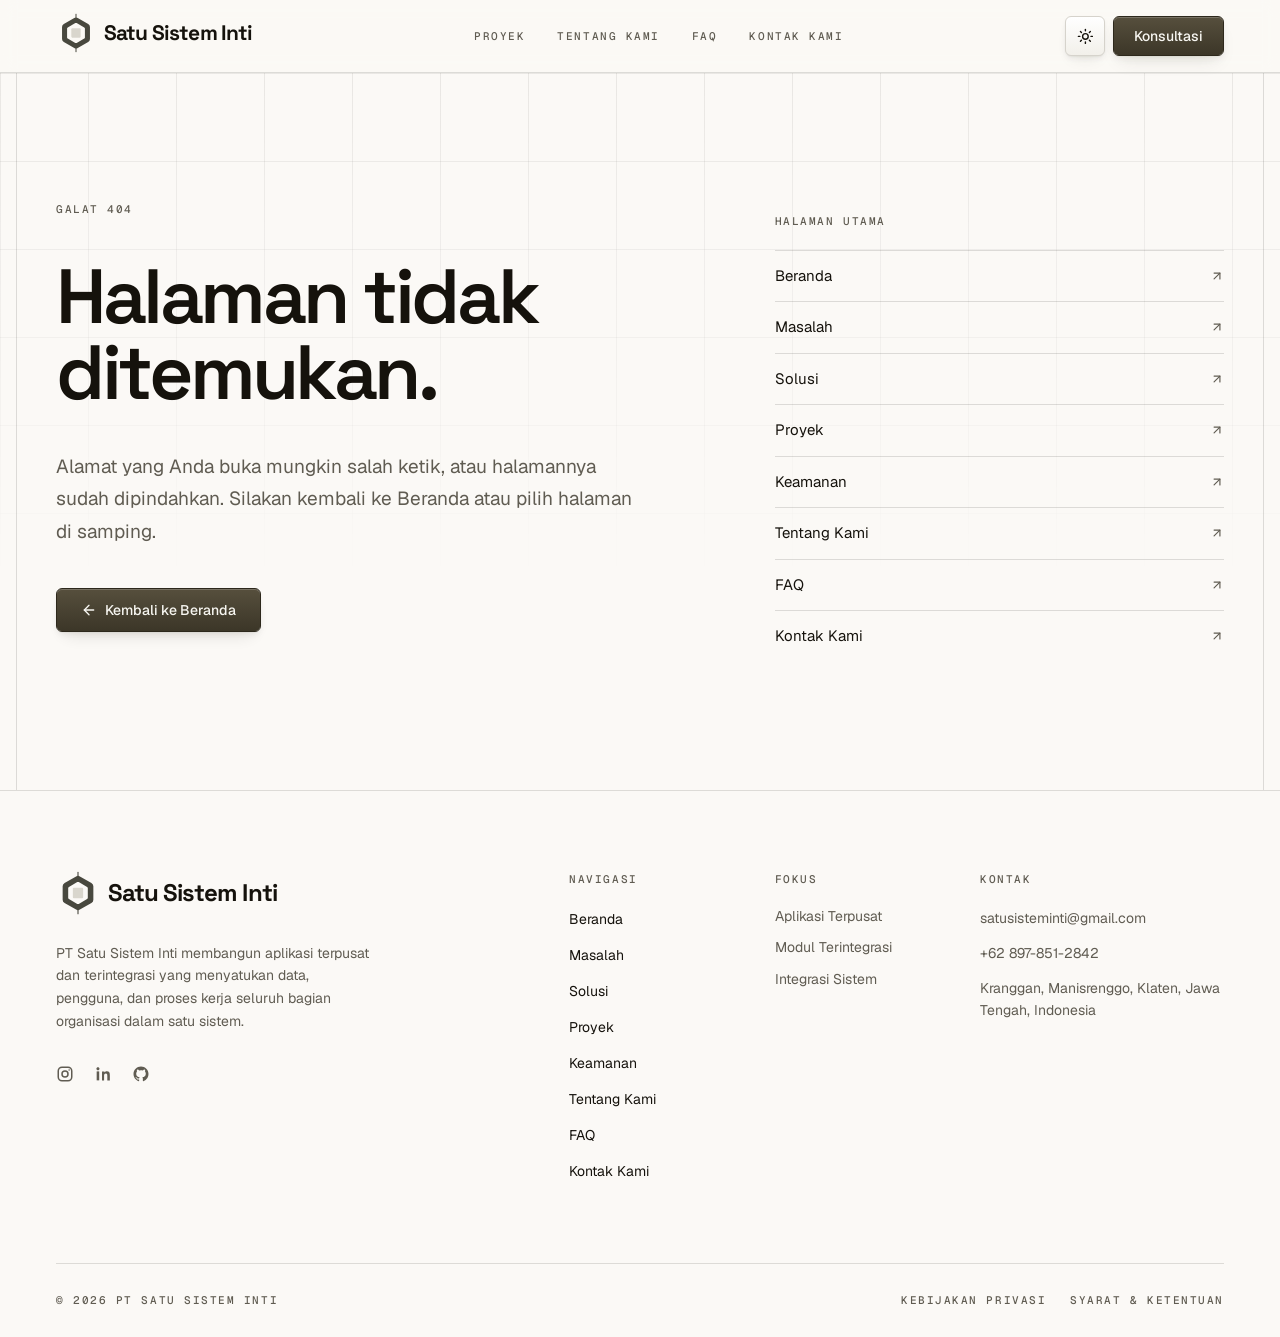
==== commit 3e9d0bfa: "udpate" ====
--- a/index.html
+++ b/index.html
@@ -1,6 +1,11 @@
 <!DOCTYPE html><html lang="id"><head><title data-rh="true">PT Satu Sistem Inti - Satu Inti untuk Seluruh Sistem Organisasi Anda</title><meta data-rh="true" name="description" content="PT Satu Sistem Inti membangun aplikasi terpusat dan terintegrasi yang menyatukan data, pengguna, dan proses kerja seluruh bagian organisasi dalam satu sistem."><meta data-rh="true" property="og:type" content="website"><meta data-rh="true" property="og:site_name" content="PT Satu Sistem Inti"><meta data-rh="true" property="og:title" content="PT Satu Sistem Inti - Satu Inti untuk Seluruh Sistem Organisasi Anda"><meta data-rh="true" property="og:description" content="PT Satu Sistem Inti membangun aplikasi terpusat dan terintegrasi yang menyatukan data, pengguna, dan proses kerja seluruh bagian organisasi dalam satu sistem."><meta data-rh="true" property="og:url" content="https://satusisteminti.github.io/"><meta data-rh="true" property="og:locale" content="id_ID"><meta data-rh="true" name="twitter:card" content="summary"><meta data-rh="true" name="twitter:title" content="PT Satu Sistem Inti - Satu Inti untuk Seluruh Sistem Organisasi Anda"><meta data-rh="true" name="twitter:description" content="PT Satu Sistem Inti membangun aplikasi terpusat dan terintegrasi yang menyatukan data, pengguna, dan proses kerja seluruh bagian organisasi dalam satu sistem."><link data-rh="true" rel="canonical" href="https://satusisteminti.github.io/">
     <meta charset="UTF-8">
+    <!-- Favicon: SVG mengikuti tema sistem (media query di dalam berkasnya);
+         PNG & ICO sebagai cadangan browser lama. Dibuat oleh
+         assets/brand/make_brand.py. -->
+    <link rel="icon" type="image/svg+xml" href="/favicon.svg">
     <link rel="icon" type="image/png" sizes="64x64" href="/favicon.png">
+    <link rel="icon" href="/favicon.ico" sizes="48x48">
     <link rel="apple-touch-icon" href="/apple-touch-icon.png">
     <meta name="viewport" content="width=device-width, initial-scale=1.0">
     <meta name="theme-color" content="#5B5442">
@@ -26,12 +31,12 @@
         }, 2500)
       })()
     </script>
-    <script type="module" crossorigin="" src="/assets/app-m07DEWue.js"></script>
-    <link rel="stylesheet" crossorigin="" href="/assets/app-ixBDyF0A.css">
+    <script type="module" crossorigin="" src="/assets/app-DCGEdSJe.js"></script>
+    <link rel="stylesheet" crossorigin="" href="/assets/app-BR6uf4GP.css">
   <link rel="preload" as="font" type="font/woff2" href="/assets/geist-cyrillic-ext-wght-normal-DjL33-gN.woff2" crossorigin=""><link rel="preload" as="font" type="font/woff2" href="/assets/geist-cyrillic-wght-normal-BEAKL7Jp.woff2" crossorigin=""><link rel="preload" as="font" type="font/woff2" href="/assets/geist-vietnamese-wght-normal-6IgcOCM7.woff2" crossorigin=""><link rel="preload" as="font" type="font/woff2" href="/assets/geist-latin-ext-wght-normal-DC-KSUi6.woff2" crossorigin=""><link rel="preload" as="font" type="font/woff2" href="/assets/geist-latin-wght-normal-BgDaEnEv.woff2" crossorigin=""><link rel="preload" as="font" type="font/woff2" href="/assets/geist-mono-cyrillic-ext-wght-normal-X_5orZeX.woff2" crossorigin=""><link rel="preload" as="font" type="font/woff2" href="/assets/geist-mono-cyrillic-wght-normal-DiZS0aHC.woff2" crossorigin=""><link rel="preload" as="font" type="font/woff2" href="/assets/geist-mono-symbols2-wght-normal-CO5SzqOn.woff2" crossorigin=""><link rel="preload" as="font" type="font/woff2" href="/assets/geist-mono-vietnamese-wght-normal-DadHysG0.woff2" crossorigin=""><link rel="preload" as="font" type="font/woff2" href="/assets/geist-mono-latin-ext-wght-normal-Bwz-egvJ.woff2" crossorigin=""><link rel="preload" as="font" type="font/woff2" href="/assets/geist-mono-latin-wght-normal-XN7g48iV.woff2" crossorigin=""><link rel="preload" as="font" type="font/woff2" href="/assets/space-grotesk-vietnamese-wght-normal-D0rl6rjA.woff2" crossorigin=""><link rel="preload" as="font" type="font/woff2" href="/assets/space-grotesk-latin-ext-wght-normal-D9tNdqV9.woff2" crossorigin=""><link rel="preload" as="font" type="font/woff2" href="/assets/space-grotesk-latin-wght-normal-BhU9QXUp.woff2" crossorigin=""></head>
   <body>
-    <div id="root" data-server-rendered="true"><link rel="preload" as="image" imagesrcset="/logo-mark.png 1x, /logo-mark@2x.png 2x"><link rel="preload" as="image" imagesrcset="/logo-mark-dark.png 1x, /logo-mark-dark@2x.png 2x"><div class="flex min-h-screen flex-col"><header class="sticky top-0 z-50 w-full border-b border-[var(--hairline)] bg-background/85 backdrop-blur supports-[backdrop-filter]:bg-background/70"><div class="mx-auto w-full max-w-[78rem] px-5 sm:px-8 lg:px-10"><div class="flex h-[4.5rem] items-center justify-between gap-6"><a aria-label="Beranda" aria-current="page" class="shrink-0 active" href="/"><span class="inline-flex items-center gap-2.5"><img src="/logo-mark.png" srcset="/logo-mark.png 1x, /logo-mark@2x.png 2x" alt="" width="64" height="64" class="size-8 shrink-0 dark:hidden"><img src="/logo-mark-dark.png" srcset="/logo-mark-dark.png 1x, /logo-mark-dark@2x.png 2x" alt="" width="64" height="64" class="size-8 hidden shrink-0 dark:block"><span class="font-display font-bold tracking-[-0.04em] text-[1.3125rem]">Satu Sistem Inti</span></span></a><nav class="hidden items-center gap-8 lg:flex"><a class="meta transition-colors hover:text-foreground text-muted-foreground" href="/proyek">Proyek</a><a class="meta transition-colors hover:text-foreground text-muted-foreground" href="/tentang-kami">Tentang Kami</a><a class="meta transition-colors hover:text-foreground text-muted-foreground" href="/faq">FAQ</a><a class="meta transition-colors hover:text-foreground text-muted-foreground" href="/kontak-kami">Kontak Kami</a></nav><div class="flex items-center gap-2"><button data-slot="button" data-variant="neu" data-size="icon" class="group/button inline-flex shrink-0 items-center justify-center rounded-lg border border-transparent bg-clip-padding text-sm font-medium whitespace-nowrap transition-all outline-none select-none focus-visible:border-ring focus-visible:ring-3 focus-visible:ring-ring/50 active:not-aria-[haspopup]:translate-y-px disabled:pointer-events-none disabled:opacity-50 aria-invalid:border-destructive aria-invalid:ring-3 aria-invalid:ring-destructive/20 dark:aria-invalid:border-destructive/50 dark:aria-invalid:ring-destructive/40 [&amp;_svg]:pointer-events-none [&amp;_svg]:shrink-0 [&amp;_svg:not([class*='size-'])]:size-4 neu text-foreground hover:text-foreground size-10" type="button" title="Ubah mode terang / gelap" aria-label="Ubah mode terang / gelap"><svg xmlns="http://www.w3.org/2000/svg" width="24" height="24" viewBox="0 0 24 24" fill="none" stroke="currentColor" stroke-width="2" stroke-linecap="round" stroke-linejoin="round" class="lucide lucide-sun size-[1.05rem] dark:hidden" aria-hidden="true"><circle cx="12" cy="12" r="4"></circle><path d="M12 2v2"></path><path d="M12 20v2"></path><path d="m4.93 4.93 1.41 1.41"></path><path d="m17.66 17.66 1.41 1.41"></path><path d="M2 12h2"></path><path d="M20 12h2"></path><path d="m6.34 17.66-1.41 1.41"></path><path d="m19.07 4.93-1.41 1.41"></path></svg><svg xmlns="http://www.w3.org/2000/svg" width="24" height="24" viewBox="0 0 24 24" fill="none" stroke="currentColor" stroke-width="2" stroke-linecap="round" stroke-linejoin="round" class="lucide lucide-moon hidden size-[1.05rem] dark:block" aria-hidden="true"><path d="M20.985 12.486a9 9 0 1 1-9.473-9.472c.405-.022.617.46.402.803a6 6 0 0 0 8.268 8.268c.344-.215.825-.004.803.401"></path></svg></button><a data-slot="button" data-variant="neu-primary" data-size="default" class="group/button shrink-0 items-center justify-center rounded-lg border border-transparent bg-clip-padding font-medium whitespace-nowrap transition-all outline-none select-none focus-visible:border-ring focus-visible:ring-3 focus-visible:ring-ring/50 active:not-aria-[haspopup]:translate-y-px disabled:pointer-events-none disabled:opacity-50 aria-invalid:border-destructive aria-invalid:ring-3 aria-invalid:ring-destructive/20 dark:aria-invalid:border-destructive/50 dark:aria-invalid:ring-destructive/40 [&amp;_svg]:pointer-events-none [&amp;_svg]:shrink-0 [&amp;_svg:not([class*='size-'])]:size-4 neu-primary text-primary-foreground gap-1.5 has-data-[icon=inline-end]:pr-2 has-data-[icon=inline-start]:pl-2 hidden h-10 px-5 text-sm lg:inline-flex" href="/kontak-kami#formulir">Konsultasi</a><button data-slot="sheet-trigger" data-variant="neu" data-size="icon" class="group/button inline-flex shrink-0 items-center justify-center rounded-lg border border-transparent bg-clip-padding text-sm font-medium whitespace-nowrap transition-all outline-none select-none focus-visible:border-ring focus-visible:ring-3 focus-visible:ring-ring/50 active:not-aria-[haspopup]:translate-y-px disabled:pointer-events-none disabled:opacity-50 aria-invalid:border-destructive aria-invalid:ring-3 aria-invalid:ring-destructive/20 dark:aria-invalid:border-destructive/50 dark:aria-invalid:ring-destructive/40 [&amp;_svg]:pointer-events-none [&amp;_svg]:shrink-0 [&amp;_svg:not([class*='size-'])]:size-4 neu text-foreground hover:text-foreground size-10 lg:hidden" aria-label="Buka menu" type="button" aria-haspopup="dialog" aria-expanded="false" data-state="closed"><svg xmlns="http://www.w3.org/2000/svg" width="24" height="24" viewBox="0 0 24 24" fill="none" stroke="currentColor" stroke-width="2" stroke-linecap="round" stroke-linejoin="round" class="lucide lucide-menu size-[1.05rem]" aria-hidden="true"><path d="M4 5h16"></path><path d="M4 12h16"></path><path d="M4 19h16"></path></svg></button></div></div></div></header><main class="relative flex-1"><div><section class="relative overflow-hidden"><div aria-hidden="true" class="bg-hairgrid pointer-events-none absolute inset-0 opacity-50 [mask-image:linear-gradient(to_bottom,black,transparent_60%)]"></div><div class="mx-auto w-full max-w-[78rem] px-5 sm:px-8 lg:px-10 relative"><div data-anim="hero" class="rule-b flex flex-wrap items-baseline justify-between gap-x-10 gap-y-2 py-5"><p class="meta">PT Satu Sistem Inti</p><p class="meta text-muted-foreground">Klaten, Jawa Tengah</p><p class="meta text-muted-foreground">Berdiri September 2026</p></div></div><div class="relative"><svg viewBox="0 0 1680 720" aria-hidden="true" class="pointer-events-none absolute bottom-0 left-1/2 h-[26rem] w-auto max-w-none -translate-x-[64.2857%] [mask-composite:intersect] [mask-image:linear-gradient(to_bottom,transparent,black_18%,black_82%,transparent),linear-gradient(to_right,rgb(0_0_0/0.25),black_55%)] lg:top-0 lg:left-[calc(50%+20rem)] lg:h-full"><defs><filter id="ct-glow" x="-50%" y="-50%" width="200%" height="200%"><feGaussianBlur stdDeviation="3" result="b"></feGaussianBlur><feMerge><feMergeNode in="b"></feMergeNode><feMergeNode in="SourceGraphic"></feMergeNode></feMerge></filter><radialGradient id="ct-halo"><stop offset="0%" style="stop-color:var(--primary);stop-opacity:0.32"></stop><stop offset="100%" style="stop-color:var(--primary);stop-opacity:0"></stop></radialGradient><path id="ct-r-0" d="M1140.0 312.0 L1173.6 312.0 L1250.4 235.2 L1664.0 235.2"></path><path id="ct-r-1" d="M1140.0 324.0 L1171.2 324.0 L1228.8 266.4 L1442.1 266.4"></path><path id="ct-r-2" d="M1140.0 336.0 L1168.8 336.0 L1207.2 297.6 L1570.6 297.6"></path><path id="ct-r-3" d="M1140.0 348.0 L1166.4 348.0 L1185.6 328.8 L1372.0 328.8"></path><path id="ct-r-4" d="M1140.0 360.0 L1164.0 360.0 L1164.0 360.0 L1629.0 360.0"></path><path id="ct-r-5" d="M1140.0 372.0 L1166.4 372.0 L1185.6 391.2 L1488.8 391.2"></path><path id="ct-r-6" d="M1140.0 384.0 L1168.8 384.0 L1207.2 422.4 L1593.9 422.4"></path><path id="ct-r-7" d="M1140.0 396.0 L1171.2 396.0 L1228.8 453.6 L1407.0 453.6"></path><path id="ct-r-8" d="M1140.0 408.0 L1173.6 408.0 L1250.4 484.8 L1664.0 484.8"></path><path id="ct-l-0" d="M1020.0 312.0 L986.4 312.0 L717.6 43.2 L179.5 43.2"></path><path id="ct-l-1" d="M1020.0 324.0 L988.8 324.0 L787.2 122.4 L544.0 122.4"></path><path id="ct-l-2" d="M1020.0 336.0 L991.2 336.0 L856.8 201.6 L72.3 201.6"></path><path id="ct-l-3" d="M1020.0 348.0 L993.6 348.0 L926.4 280.8 L329.6 280.8"></path><path id="ct-l-4" d="M1020.0 360.0 L996.0 360.0 L996.0 360.0 L136.6 360.0"></path><path id="ct-l-5" d="M1020.0 372.0 L993.6 372.0 L926.4 439.2 L479.7 439.2"></path><path id="ct-l-6" d="M1020.0 384.0 L991.2 384.0 L856.8 518.4 L8.0 518.4"></path><path id="ct-l-7" d="M1020.0 396.0 L988.8 396.0 L787.2 597.6 L8.0 597.6"></path><path id="ct-l-8" d="M1020.0 408.0 L986.4 408.0 L717.6 676.8 L415.4 676.8"></path><path id="ct-u-0" d="M1032.0 300.0 L1032.0 266.4 L926.4 160.8 L926.4 34.8"></path><path id="ct-u-1" d="M1044.0 300.0 L1044.0 268.8 L964.8 189.6 L964.8 117.8"></path><path id="ct-u-2" d="M1056.0 300.0 L1056.0 271.2 L1003.2 218.4 L1003.2 55.5"></path><path id="ct-u-3" d="M1068.0 300.0 L1068.0 273.6 L1041.6 247.2 L1041.6 166.2"></path><path id="ct-u-4" d="M1080.0 300.0 L1080.0 276.0 L1080.0 276.0 L1080.0 14.0"></path><path id="ct-u-5" d="M1092.0 300.0 L1092.0 273.6 L1118.4 247.2 L1118.4 14.0"></path><path id="ct-u-6" d="M1104.0 300.0 L1104.0 271.2 L1156.8 218.4 L1156.8 145.5"></path><path id="ct-u-7" d="M1116.0 300.0 L1116.0 268.8 L1195.2 189.6 L1195.2 69.4"></path><path id="ct-u-8" d="M1128.0 300.0 L1128.0 266.4 L1233.6 160.8 L1233.6 136.8"></path><path id="ct-d-0" d="M1032.0 420.0 L1032.0 453.6 L926.4 559.2 L926.4 664.5"></path><path id="ct-d-1" d="M1044.0 420.0 L1044.0 451.2 L964.8 530.4 L964.8 554.4"></path><path id="ct-d-2" d="M1056.0 420.0 L1056.0 448.8 L1003.2 501.6 L1003.2 706.0"></path><path id="ct-d-3" d="M1068.0 420.0 L1068.0 446.4 L1041.6 472.8 L1041.6 706.0"></path><path id="ct-d-4" d="M1080.0 420.0 L1080.0 444.0 L1080.0 444.0 L1080.0 574.5"></path><path id="ct-d-5" d="M1092.0 420.0 L1092.0 446.4 L1118.4 472.8 L1118.4 650.6"></path><path id="ct-d-6" d="M1104.0 420.0 L1104.0 448.8 L1156.8 501.6 L1156.8 533.0"></path><path id="ct-d-7" d="M1116.0 420.0 L1116.0 451.2 L1195.2 530.4 L1195.2 685.2"></path><path id="ct-d-8" d="M1128.0 420.0 L1128.0 453.6 L1233.6 559.2 L1233.6 602.2"></path></defs><g class="ct-chip-fade opacity-35 dark:opacity-100"><circle cx="1080" cy="360" r="260" fill="url(#ct-halo)" class="flow-pulse"></circle></g><g fill="none" stroke-width="1.25" class="stroke-foreground/25"><path d="M1140.0 312.0 L1173.6 312.0 L1250.4 235.2 L1664.0 235.2" pathLength="1" class="ct-draw" style="--i:4"></path><path d="M1140.0 324.0 L1171.2 324.0 L1228.8 266.4 L1442.1 266.4" pathLength="1" class="ct-draw" style="--i:3"></path><path d="M1140.0 336.0 L1168.8 336.0 L1207.2 297.6 L1570.6 297.6" pathLength="1" class="ct-draw" style="--i:2"></path><path d="M1140.0 348.0 L1166.4 348.0 L1185.6 328.8 L1372.0 328.8" pathLength="1" class="ct-draw" style="--i:1"></path><path d="M1140.0 360.0 L1164.0 360.0 L1164.0 360.0 L1629.0 360.0" pathLength="1" class="ct-draw" style="--i:0"></path><path d="M1140.0 372.0 L1166.4 372.0 L1185.6 391.2 L1488.8 391.2" pathLength="1" class="ct-draw" style="--i:1"></path><path d="M1140.0 384.0 L1168.8 384.0 L1207.2 422.4 L1593.9 422.4" pathLength="1" class="ct-draw" style="--i:2"></path><path d="M1140.0 396.0 L1171.2 396.0 L1228.8 453.6 L1407.0 453.6" pathLength="1" class="ct-draw" style="--i:3"></path><path d="M1140.0 408.0 L1173.6 408.0 L1250.4 484.8 L1664.0 484.8" pathLength="1" class="ct-draw" style="--i:4"></path><path d="M1020.0 312.0 L986.4 312.0 L717.6 43.2 L179.5 43.2" pathLength="1" class="ct-draw" style="--i:4"></path><path d="M1020.0 324.0 L988.8 324.0 L787.2 122.4 L544.0 122.4" pathLength="1" class="ct-draw" style="--i:3"></path><path d="M1020.0 336.0 L991.2 336.0 L856.8 201.6 L72.3 201.6" pathLength="1" class="ct-draw" style="--i:2"></path><path d="M1020.0 348.0 L993.6 348.0 L926.4 280.8 L329.6 280.8" pathLength="1" class="ct-draw" style="--i:1"></path><path d="M1020.0 360.0 L996.0 360.0 L996.0 360.0 L136.6 360.0" pathLength="1" class="ct-draw" style="--i:0"></path><path d="M1020.0 372.0 L993.6 372.0 L926.4 439.2 L479.7 439.2" pathLength="1" class="ct-draw" style="--i:1"></path><path d="M1020.0 384.0 L991.2 384.0 L856.8 518.4 L8.0 518.4" pathLength="1" class="ct-draw" style="--i:2"></path><path d="M1020.0 396.0 L988.8 396.0 L787.2 597.6 L8.0 597.6" pathLength="1" class="ct-draw" style="--i:3"></path><path d="M1020.0 408.0 L986.4 408.0 L717.6 676.8 L415.4 676.8" pathLength="1" class="ct-draw" style="--i:4"></path><path d="M1032.0 300.0 L1032.0 266.4 L926.4 160.8 L926.4 34.8" pathLength="1" class="ct-draw" style="--i:4"></path><path d="M1044.0 300.0 L1044.0 268.8 L964.8 189.6 L964.8 117.8" pathLength="1" class="ct-draw" style="--i:3"></path><path d="M1056.0 300.0 L1056.0 271.2 L1003.2 218.4 L1003.2 55.5" pathLength="1" class="ct-draw" style="--i:2"></path><path d="M1068.0 300.0 L1068.0 273.6 L1041.6 247.2 L1041.6 166.2" pathLength="1" class="ct-draw" style="--i:1"></path><path d="M1080.0 300.0 L1080.0 276.0 L1080.0 276.0 L1080.0 14.0" pathLength="1" class="ct-draw" style="--i:0"></path><path d="M1092.0 300.0 L1092.0 273.6 L1118.4 247.2 L1118.4 14.0" pathLength="1" class="ct-draw" style="--i:1"></path><path d="M1104.0 300.0 L1104.0 271.2 L1156.8 218.4 L1156.8 145.5" pathLength="1" class="ct-draw" style="--i:2"></path><path d="M1116.0 300.0 L1116.0 268.8 L1195.2 189.6 L1195.2 69.4" pathLength="1" class="ct-draw" style="--i:3"></path><path d="M1128.0 300.0 L1128.0 266.4 L1233.6 160.8 L1233.6 136.8" pathLength="1" class="ct-draw" style="--i:4"></path><path d="M1032.0 420.0 L1032.0 453.6 L926.4 559.2 L926.4 664.5" pathLength="1" class="ct-draw" style="--i:4"></path><path d="M1044.0 420.0 L1044.0 451.2 L964.8 530.4 L964.8 554.4" pathLength="1" class="ct-draw" style="--i:3"></path><path d="M1056.0 420.0 L1056.0 448.8 L1003.2 501.6 L1003.2 706.0" pathLength="1" class="ct-draw" style="--i:2"></path><path d="M1068.0 420.0 L1068.0 446.4 L1041.6 472.8 L1041.6 706.0" pathLength="1" class="ct-draw" style="--i:1"></path><path d="M1080.0 420.0 L1080.0 444.0 L1080.0 444.0 L1080.0 574.5" pathLength="1" class="ct-draw" style="--i:0"></path><path d="M1092.0 420.0 L1092.0 446.4 L1118.4 472.8 L1118.4 650.6" pathLength="1" class="ct-draw" style="--i:1"></path><path d="M1104.0 420.0 L1104.0 448.8 L1156.8 501.6 L1156.8 533.0" pathLength="1" class="ct-draw" style="--i:2"></path><path d="M1116.0 420.0 L1116.0 451.2 L1195.2 530.4 L1195.2 685.2" pathLength="1" class="ct-draw" style="--i:3"></path><path d="M1128.0 420.0 L1128.0 453.6 L1233.6 559.2 L1233.6 602.2" pathLength="1" class="ct-draw" style="--i:4"></path></g><g fill="none" stroke-width="1.25" class="ct-after stroke-primary/60"><path d="M1140.0 312.0 L1173.6 312.0 L1250.4 235.2 L1664.0 235.2" class="flow-dash flow-dash-in"></path><path d="M1140.0 324.0 L1171.2 324.0 L1228.8 266.4 L1442.1 266.4" class="flow-dash flow-dash-in"></path><path d="M1140.0 336.0 L1168.8 336.0 L1207.2 297.6 L1570.6 297.6" class="flow-dash flow-dash-in"></path><path d="M1140.0 348.0 L1166.4 348.0 L1185.6 328.8 L1372.0 328.8" class="flow-dash flow-dash-in"></path><path d="M1140.0 360.0 L1164.0 360.0 L1164.0 360.0 L1629.0 360.0" class="flow-dash flow-dash-in"></path><path d="M1140.0 372.0 L1166.4 372.0 L1185.6 391.2 L1488.8 391.2" class="flow-dash flow-dash-in"></path><path d="M1140.0 384.0 L1168.8 384.0 L1207.2 422.4 L1593.9 422.4" class="flow-dash flow-dash-in"></path><path d="M1140.0 396.0 L1171.2 396.0 L1228.8 453.6 L1407.0 453.6" class="flow-dash flow-dash-in"></path><path d="M1140.0 408.0 L1173.6 408.0 L1250.4 484.8 L1664.0 484.8" class="flow-dash flow-dash-in"></path><path d="M1020.0 312.0 L986.4 312.0 L717.6 43.2 L179.5 43.2" class="flow-dash flow-dash-in"></path><path d="M1020.0 324.0 L988.8 324.0 L787.2 122.4 L544.0 122.4" class="flow-dash flow-dash-in"></path><path d="M1020.0 336.0 L991.2 336.0 L856.8 201.6 L72.3 201.6" class="flow-dash flow-dash-in"></path><path d="M1020.0 348.0 L993.6 348.0 L926.4 280.8 L329.6 280.8" class="flow-dash flow-dash-in"></path><path d="M1020.0 360.0 L996.0 360.0 L996.0 360.0 L136.6 360.0" class="flow-dash flow-dash-in"></path><path d="M1020.0 372.0 L993.6 372.0 L926.4 439.2 L479.7 439.2" class="flow-dash flow-dash-in"></path><path d="M1020.0 384.0 L991.2 384.0 L856.8 518.4 L8.0 518.4" class="flow-dash flow-dash-in"></path><path d="M1020.0 396.0 L988.8 396.0 L787.2 597.6 L8.0 597.6" class="flow-dash flow-dash-in"></path><path d="M1020.0 408.0 L986.4 408.0 L717.6 676.8 L415.4 676.8" class="flow-dash flow-dash-in"></path><path d="M1032.0 300.0 L1032.0 266.4 L926.4 160.8 L926.4 34.8" class="flow-dash flow-dash-in"></path><path d="M1044.0 300.0 L1044.0 268.8 L964.8 189.6 L964.8 117.8" class="flow-dash flow-dash-in"></path><path d="M1056.0 300.0 L1056.0 271.2 L1003.2 218.4 L1003.2 55.5" class="flow-dash flow-dash-in"></path><path d="M1068.0 300.0 L1068.0 273.6 L1041.6 247.2 L1041.6 166.2" class="flow-dash flow-dash-in"></path><path d="M1080.0 300.0 L1080.0 276.0 L1080.0 276.0 L1080.0 14.0" class="flow-dash flow-dash-in"></path><path d="M1092.0 300.0 L1092.0 273.6 L1118.4 247.2 L1118.4 14.0" class="flow-dash flow-dash-in"></path><path d="M1104.0 300.0 L1104.0 271.2 L1156.8 218.4 L1156.8 145.5" class="flow-dash flow-dash-in"></path><path d="M1116.0 300.0 L1116.0 268.8 L1195.2 189.6 L1195.2 69.4" class="flow-dash flow-dash-in"></path><path d="M1128.0 300.0 L1128.0 266.4 L1233.6 160.8 L1233.6 136.8" class="flow-dash flow-dash-in"></path><path d="M1032.0 420.0 L1032.0 453.6 L926.4 559.2 L926.4 664.5" class="flow-dash flow-dash-in"></path><path d="M1044.0 420.0 L1044.0 451.2 L964.8 530.4 L964.8 554.4" class="flow-dash flow-dash-in"></path><path d="M1056.0 420.0 L1056.0 448.8 L1003.2 501.6 L1003.2 706.0" class="flow-dash flow-dash-in"></path><path d="M1068.0 420.0 L1068.0 446.4 L1041.6 472.8 L1041.6 706.0" class="flow-dash flow-dash-in"></path><path d="M1080.0 420.0 L1080.0 444.0 L1080.0 444.0 L1080.0 574.5" class="flow-dash flow-dash-in"></path><path d="M1092.0 420.0 L1092.0 446.4 L1118.4 472.8 L1118.4 650.6" class="flow-dash flow-dash-in"></path><path d="M1104.0 420.0 L1104.0 448.8 L1156.8 501.6 L1156.8 533.0" class="flow-dash flow-dash-in"></path><path d="M1116.0 420.0 L1116.0 451.2 L1195.2 530.4 L1195.2 685.2" class="flow-dash flow-dash-in"></path><path d="M1128.0 420.0 L1128.0 453.6 L1233.6 559.2 L1233.6 602.2" class="flow-dash flow-dash-in"></path></g><g class="ct-after fill-background stroke-foreground/35"><circle cx="1664" cy="235.2" r="4"></circle><circle cx="1442.08" cy="266.4" r="2.75"></circle><circle cx="1570.56" cy="297.6" r="4"></circle><circle cx="1372" cy="328.8" r="2.75"></circle><circle cx="1628.96" cy="360" r="4"></circle><circle cx="1488.8" cy="391.2" r="2.75"></circle><circle cx="1593.92" cy="422.4" r="4"></circle><circle cx="1407.04" cy="453.6" r="2.75"></circle><circle cx="1664" cy="484.8" r="4"></circle><circle cx="179.51999999999998" cy="43.200000000000045" r="2.75"></circle><circle cx="544" cy="122.4" r="4"></circle><circle cx="72.32000000000005" cy="201.60000000000002" r="2.75"></circle><circle cx="329.6" cy="280.8" r="4"></circle><circle cx="136.64" cy="360" r="2.75"></circle><circle cx="479.67999999999995" cy="439.2" r="4"></circle><circle cx="8" cy="518.4" r="2.75"></circle><circle cx="8" cy="597.6" r="4"></circle><circle cx="415.36" cy="676.8" r="2.75"></circle><circle cx="926.4" cy="34.75999999999999" r="4"></circle><circle cx="964.8" cy="117.80000000000001" r="2.75"></circle><circle cx="1003.2" cy="55.51999999999998" r="4"></circle><circle cx="1041.6" cy="166.23999999999998" r="2.75"></circle><circle cx="1080" cy="14" r="4"></circle><circle cx="1118.4" cy="14" r="2.75"></circle><circle cx="1156.8" cy="145.48" r="4"></circle><circle cx="1195.2" cy="69.36000000000001" r="2.75"></circle><circle cx="1233.6" cy="136.8" r="4"></circle><circle cx="926.4" cy="664.48" r="2.75"></circle><circle cx="964.8" cy="554.4" r="4"></circle><circle cx="1003.2" cy="706" r="2.75"></circle><circle cx="1041.6" cy="706" r="4"></circle><circle cx="1080" cy="574.52" r="2.75"></circle><circle cx="1118.4" cy="650.64" r="4"></circle><circle cx="1156.8" cy="533" r="2.75"></circle><circle cx="1195.2" cy="685.24" r="4"></circle><circle cx="1233.6" cy="602.2" r="2.75"></circle></g><g class="ct-after flow-dot fill-primary" filter="url(#ct-glow)"><circle r="2.75" opacity="0"><set attributeName="opacity" to="1" begin="2.8s" fill="freeze"></set><animateMotion dur="2.4s" begin="2.8s" repeatCount="indefinite" keyPoints="1;0" keyTimes="0;1" calcMode="linear"><mpath href="#ct-r-0"></mpath></animateMotion></circle><circle r="2.75" opacity="0"><set attributeName="opacity" to="1" begin="4.55s" fill="freeze"></set><animateMotion dur="3.2s" begin="4.55s" repeatCount="indefinite" keyPoints="1;0" keyTimes="0;1" calcMode="linear"><mpath href="#ct-r-1"></mpath></animateMotion></circle><circle r="2.75" opacity="0"><set attributeName="opacity" to="1" begin="3.15s" fill="freeze"></set><animateMotion dur="4s" begin="3.15s" repeatCount="indefinite" keyPoints="1;0" keyTimes="0;1" calcMode="linear"><mpath href="#ct-r-2"></mpath></animateMotion></circle><circle r="2.75" opacity="0"><set attributeName="opacity" to="1" begin="4.8999999999999995s" fill="freeze"></set><animateMotion dur="2.8s" begin="4.8999999999999995s" repeatCount="indefinite" keyPoints="1;0" keyTimes="0;1" calcMode="linear"><mpath href="#ct-r-3"></mpath></animateMotion></circle><circle r="2.75" opacity="0"><set attributeName="opacity" to="1" begin="3.5s" fill="freeze"></set><animateMotion dur="3.6s" begin="3.5s" repeatCount="indefinite" keyPoints="1;0" keyTimes="0;1" calcMode="linear"><mpath href="#ct-r-4"></mpath></animateMotion></circle><circle r="2.75" opacity="0"><set attributeName="opacity" to="1" begin="5.25s" fill="freeze"></set><animateMotion dur="2.4s" begin="5.25s" repeatCount="indefinite" keyPoints="1;0" keyTimes="0;1" calcMode="linear"><mpath href="#ct-r-5"></mpath></animateMotion></circle><circle r="2.75" opacity="0"><set attributeName="opacity" to="1" begin="3.8499999999999996s" fill="freeze"></set><animateMotion dur="3.2s" begin="3.8499999999999996s" repeatCount="indefinite" keyPoints="1;0" keyTimes="0;1" calcMode="linear"><mpath href="#ct-r-6"></mpath></animateMotion></circle><circle r="2.75" opacity="0"><set attributeName="opacity" to="1" begin="5.6s" fill="freeze"></set><animateMotion dur="4s" begin="5.6s" repeatCount="indefinite" keyPoints="1;0" keyTimes="0;1" calcMode="linear"><mpath href="#ct-r-7"></mpath></animateMotion></circle><circle r="2.75" opacity="0"><set attributeName="opacity" to="1" begin="4.199999999999999s" fill="freeze"></set><animateMotion dur="2.8s" begin="4.199999999999999s" repeatCount="indefinite" keyPoints="1;0" keyTimes="0;1" calcMode="linear"><mpath href="#ct-r-8"></mpath></animateMotion></circle><circle r="2.75" opacity="0"><set attributeName="opacity" to="1" begin="3.5s" fill="freeze"></set><animateMotion dur="5.4s" begin="3.5s" repeatCount="indefinite" keyPoints="1;0" keyTimes="0;1" calcMode="linear"><mpath href="#ct-l-0"></mpath></animateMotion></circle><circle r="2.75" opacity="0"><set attributeName="opacity" to="1" begin="5.25s" fill="freeze"></set><animateMotion dur="4.2s" begin="5.25s" repeatCount="indefinite" keyPoints="1;0" keyTimes="0;1" calcMode="linear"><mpath href="#ct-l-1"></mpath></animateMotion></circle><circle r="2.75" opacity="0"><set attributeName="opacity" to="1" begin="3.8499999999999996s" fill="freeze"></set><animateMotion dur="5s" begin="3.8499999999999996s" repeatCount="indefinite" keyPoints="1;0" keyTimes="0;1" calcMode="linear"><mpath href="#ct-l-2"></mpath></animateMotion></circle><circle r="2.75" opacity="0"><set attributeName="opacity" to="1" begin="5.6s" fill="freeze"></set><animateMotion dur="5.800000000000001s" begin="5.6s" repeatCount="indefinite" keyPoints="1;0" keyTimes="0;1" calcMode="linear"><mpath href="#ct-l-3"></mpath></animateMotion></circle><circle r="2.75" opacity="0"><set attributeName="opacity" to="1" begin="4.199999999999999s" fill="freeze"></set><animateMotion dur="4.6000000000000005s" begin="4.199999999999999s" repeatCount="indefinite" keyPoints="1;0" keyTimes="0;1" calcMode="linear"><mpath href="#ct-l-4"></mpath></animateMotion></circle><circle r="2.75" opacity="0"><set attributeName="opacity" to="1" begin="2.8s" fill="freeze"></set><animateMotion dur="5.4s" begin="2.8s" repeatCount="indefinite" keyPoints="1;0" keyTimes="0;1" calcMode="linear"><mpath href="#ct-l-5"></mpath></animateMotion></circle><circle r="2.75" opacity="0"><set attributeName="opacity" to="1" begin="4.55s" fill="freeze"></set><animateMotion dur="4.2s" begin="4.55s" repeatCount="indefinite" keyPoints="1;0" keyTimes="0;1" calcMode="linear"><mpath href="#ct-l-6"></mpath></animateMotion></circle><circle r="2.75" opacity="0"><set attributeName="opacity" to="1" begin="3.15s" fill="freeze"></set><animateMotion dur="5s" begin="3.15s" repeatCount="indefinite" keyPoints="1;0" keyTimes="0;1" calcMode="linear"><mpath href="#ct-l-7"></mpath></animateMotion></circle><circle r="2.75" opacity="0"><set attributeName="opacity" to="1" begin="4.8999999999999995s" fill="freeze"></set><animateMotion dur="5.800000000000001s" begin="4.8999999999999995s" repeatCount="indefinite" keyPoints="1;0" keyTimes="0;1" calcMode="linear"><mpath href="#ct-l-8"></mpath></animateMotion></circle><circle r="2.75" opacity="0"><set attributeName="opacity" to="1" begin="4.199999999999999s" fill="freeze"></set><animateMotion dur="2.8s" begin="4.199999999999999s" repeatCount="indefinite" keyPoints="1;0" keyTimes="0;1" calcMode="linear"><mpath href="#ct-u-0"></mpath></animateMotion></circle><circle r="2.75" opacity="0"><set attributeName="opacity" to="1" begin="2.8s" fill="freeze"></set><animateMotion dur="3.6s" begin="2.8s" repeatCount="indefinite" keyPoints="1;0" keyTimes="0;1" calcMode="linear"><mpath href="#ct-u-1"></mpath></animateMotion></circle><circle r="2.75" opacity="0"><set attributeName="opacity" to="1" begin="4.55s" fill="freeze"></set><animateMotion dur="2.4s" begin="4.55s" repeatCount="indefinite" keyPoints="1;0" keyTimes="0;1" calcMode="linear"><mpath href="#ct-u-2"></mpath></animateMotion></circle><circle r="2.75" opacity="0"><set attributeName="opacity" to="1" begin="3.15s" fill="freeze"></set><animateMotion dur="3.2s" begin="3.15s" repeatCount="indefinite" keyPoints="1;0" keyTimes="0;1" calcMode="linear"><mpath href="#ct-u-3"></mpath></animateMotion></circle><circle r="2.75" opacity="0"><set attributeName="opacity" to="1" begin="4.8999999999999995s" fill="freeze"></set><animateMotion dur="4s" begin="4.8999999999999995s" repeatCount="indefinite" keyPoints="1;0" keyTimes="0;1" calcMode="linear"><mpath href="#ct-u-4"></mpath></animateMotion></circle><circle r="2.75" opacity="0"><set attributeName="opacity" to="1" begin="3.5s" fill="freeze"></set><animateMotion dur="2.8s" begin="3.5s" repeatCount="indefinite" keyPoints="1;0" keyTimes="0;1" calcMode="linear"><mpath href="#ct-u-5"></mpath></animateMotion></circle><circle r="2.75" opacity="0"><set attributeName="opacity" to="1" begin="5.25s" fill="freeze"></set><animateMotion dur="3.6s" begin="5.25s" repeatCount="indefinite" keyPoints="1;0" keyTimes="0;1" calcMode="linear"><mpath href="#ct-u-6"></mpath></animateMotion></circle><circle r="2.75" opacity="0"><set attributeName="opacity" to="1" begin="3.8499999999999996s" fill="freeze"></set><animateMotion dur="2.4s" begin="3.8499999999999996s" repeatCount="indefinite" keyPoints="1;0" keyTimes="0;1" calcMode="linear"><mpath href="#ct-u-7"></mpath></animateMotion></circle><circle r="2.75" opacity="0"><set attributeName="opacity" to="1" begin="5.6s" fill="freeze"></set><animateMotion dur="3.2s" begin="5.6s" repeatCount="indefinite" keyPoints="1;0" keyTimes="0;1" calcMode="linear"><mpath href="#ct-u-8"></mpath></animateMotion></circle><circle r="2.75" opacity="0"><set attributeName="opacity" to="1" begin="4.8999999999999995s" fill="freeze"></set><animateMotion dur="4s" begin="4.8999999999999995s" repeatCount="indefinite" keyPoints="1;0" keyTimes="0;1" calcMode="linear"><mpath href="#ct-d-0"></mpath></animateMotion></circle><circle r="2.75" opacity="0"><set attributeName="opacity" to="1" begin="3.5s" fill="freeze"></set><animateMotion dur="2.8s" begin="3.5s" repeatCount="indefinite" keyPoints="1;0" keyTimes="0;1" calcMode="linear"><mpath href="#ct-d-1"></mpath></animateMotion></circle><circle r="2.75" opacity="0"><set attributeName="opacity" to="1" begin="5.25s" fill="freeze"></set><animateMotion dur="3.6s" begin="5.25s" repeatCount="indefinite" keyPoints="1;0" keyTimes="0;1" calcMode="linear"><mpath href="#ct-d-2"></mpath></animateMotion></circle><circle r="2.75" opacity="0"><set attributeName="opacity" to="1" begin="3.8499999999999996s" fill="freeze"></set><animateMotion dur="2.4s" begin="3.8499999999999996s" repeatCount="indefinite" keyPoints="1;0" keyTimes="0;1" calcMode="linear"><mpath href="#ct-d-3"></mpath></animateMotion></circle><circle r="2.75" opacity="0"><set attributeName="opacity" to="1" begin="5.6s" fill="freeze"></set><animateMotion dur="3.2s" begin="5.6s" repeatCount="indefinite" keyPoints="1;0" keyTimes="0;1" calcMode="linear"><mpath href="#ct-d-4"></mpath></animateMotion></circle><circle r="2.75" opacity="0"><set attributeName="opacity" to="1" begin="4.199999999999999s" fill="freeze"></set><animateMotion dur="4s" begin="4.199999999999999s" repeatCount="indefinite" keyPoints="1;0" keyTimes="0;1" calcMode="linear"><mpath href="#ct-d-5"></mpath></animateMotion></circle><circle r="2.75" opacity="0"><set attributeName="opacity" to="1" begin="2.8s" fill="freeze"></set><animateMotion dur="2.8s" begin="2.8s" repeatCount="indefinite" keyPoints="1;0" keyTimes="0;1" calcMode="linear"><mpath href="#ct-d-6"></mpath></animateMotion></circle><circle r="2.75" opacity="0"><set attributeName="opacity" to="1" begin="4.55s" fill="freeze"></set><animateMotion dur="3.6s" begin="4.55s" repeatCount="indefinite" keyPoints="1;0" keyTimes="0;1" calcMode="linear"><mpath href="#ct-d-7"></mpath></animateMotion></circle><circle r="2.75" opacity="0"><set attributeName="opacity" to="1" begin="3.15s" fill="freeze"></set><animateMotion dur="2.4s" begin="3.15s" repeatCount="indefinite" keyPoints="1;0" keyTimes="0;1" calcMode="linear"><mpath href="#ct-d-8"></mpath></animateMotion></circle></g><g class="ct-chip"><g class="fill-foreground/55"><rect x="1140" y="310" width="8" height="4"></rect><rect x="1140" y="322" width="8" height="4"></rect><rect x="1140" y="334" width="8" height="4"></rect><rect x="1140" y="346" width="8" height="4"></rect><rect x="1140" y="358" width="8" height="4"></rect><rect x="1140" y="370" width="8" height="4"></rect><rect x="1140" y="382" width="8" height="4"></rect><rect x="1140" y="394" width="8" height="4"></rect><rect x="1140" y="406" width="8" height="4"></rect><rect x="1012" y="310" width="8" height="4"></rect><rect x="1012" y="322" width="8" height="4"></rect><rect x="1012" y="334" width="8" height="4"></rect><rect x="1012" y="346" width="8" height="4"></rect><rect x="1012" y="358" width="8" height="4"></rect><rect x="1012" y="370" width="8" height="4"></rect><rect x="1012" y="382" width="8" height="4"></rect><rect x="1012" y="394" width="8" height="4"></rect><rect x="1012" y="406" width="8" height="4"></rect><rect x="1030" y="292" width="4" height="8"></rect><rect x="1042" y="292" width="4" height="8"></rect><rect x="1054" y="292" width="4" height="8"></rect><rect x="1066" y="292" width="4" height="8"></rect><rect x="1078" y="292" width="4" height="8"></rect><rect x="1090" y="292" width="4" height="8"></rect><rect x="1102" y="292" width="4" height="8"></rect><rect x="1114" y="292" width="4" height="8"></rect><rect x="1126" y="292" width="4" height="8"></rect><rect x="1030" y="420" width="4" height="8"></rect><rect x="1042" y="420" width="4" height="8"></rect><rect x="1054" y="420" width="4" height="8"></rect><rect x="1066" y="420" width="4" height="8"></rect><rect x="1078" y="420" width="4" height="8"></rect><rect x="1090" y="420" width="4" height="8"></rect><rect x="1102" y="420" width="4" height="8"></rect><rect x="1114" y="420" width="4" height="8"></rect><rect x="1126" y="420" width="4" height="8"></rect></g><rect x="1020" y="300" width="120" height="120" rx="7" stroke-width="1.5" filter="url(#ct-glow)" class="fill-card stroke-primary"></rect><rect x="1044" y="324" width="72" height="72" rx="2" fill="none" class="stroke-foreground/20"></rect><rect x="1052" y="332" width="9" height="9" rx="1.5" class="fill-primary opacity-25"></rect><rect x="1063.5" y="332" width="9" height="9" rx="1.5" class="fill-primary opacity-25"></rect><rect x="1075" y="332" width="9" height="9" rx="1.5" class="fill-primary opacity-25"></rect><rect x="1086.5" y="332" width="9" height="9" rx="1.5" class="fill-primary opacity-25"></rect><rect x="1098" y="332" width="9" height="9" rx="1.5" class="fill-primary opacity-25"></rect><rect x="1052" y="343.5" width="9" height="9" rx="1.5" class="fill-primary opacity-25"></rect><rect x="1063.5" y="343.5" width="9" height="9" rx="1.5" class="fill-primary flow-pulse opacity-60"></rect><rect x="1075" y="343.5" width="9" height="9" rx="1.5" class="fill-primary flow-pulse opacity-60"></rect><rect x="1086.5" y="343.5" width="9" height="9" rx="1.5" class="fill-primary flow-pulse opacity-60"></rect><rect x="1098" y="343.5" width="9" height="9" rx="1.5" class="fill-primary opacity-25"></rect><rect x="1052" y="355" width="9" height="9" rx="1.5" class="fill-primary opacity-25"></rect><rect x="1063.5" y="355" width="9" height="9" rx="1.5" class="fill-primary flow-pulse opacity-60"></rect><rect x="1075" y="355" width="9" height="9" rx="1.5" class="fill-primary flow-pulse"></rect><rect x="1086.5" y="355" width="9" height="9" rx="1.5" class="fill-primary flow-pulse opacity-60"></rect><rect x="1098" y="355" width="9" height="9" rx="1.5" class="fill-primary opacity-25"></rect><rect x="1052" y="366.5" width="9" height="9" rx="1.5" class="fill-primary opacity-25"></rect><rect x="1063.5" y="366.5" width="9" height="9" rx="1.5" class="fill-primary flow-pulse opacity-60"></rect><rect x="1075" y="366.5" width="9" height="9" rx="1.5" class="fill-primary flow-pulse opacity-60"></rect><rect x="1086.5" y="366.5" width="9" height="9" rx="1.5" class="fill-primary flow-pulse opacity-60"></rect><rect x="1098" y="366.5" width="9" height="9" rx="1.5" class="fill-primary opacity-25"></rect><rect x="1052" y="378" width="9" height="9" rx="1.5" class="fill-primary opacity-25"></rect><rect x="1063.5" y="378" width="9" height="9" rx="1.5" class="fill-primary opacity-25"></rect><rect x="1075" y="378" width="9" height="9" rx="1.5" class="fill-primary opacity-25"></rect><rect x="1086.5" y="378" width="9" height="9" rx="1.5" class="fill-primary opacity-25"></rect><rect x="1098" y="378" width="9" height="9" rx="1.5" class="fill-primary opacity-25"></rect></g></svg><div class="mx-auto w-full max-w-[78rem] px-5 sm:px-8 lg:px-10 relative"><div class="pt-14 lg:grid lg:min-h-[32rem] lg:grid-cols-12 lg:items-center lg:pt-16 lg:pb-8"><div class="lg:col-span-7"><h1 data-anim="hero" class="display-xl max-w-[15ch] text-balance">Satu aplikasi<!-- --> <span class="display-mark">terpusat</span> untuk seluruh organisasi.</h1><p data-anim="hero" class="lead mt-9 max-w-lg text-pretty text-muted-foreground">Kami membangun aplikasi terpusat dan terintegrasi berdasarkan masalah yang dihadapi perusahaan dan institusi. Data, akun pengguna, dan proses kerja setiap bagian dikelola dalam satu sistem.</p><div data-anim="hero" class="mt-10 flex flex-wrap gap-3"><a data-slot="button" data-variant="neu-primary" data-size="default" class="group/button inline-flex shrink-0 items-center justify-center rounded-lg border border-transparent bg-clip-padding font-medium whitespace-nowrap transition-all outline-none select-none focus-visible:border-ring focus-visible:ring-3 focus-visible:ring-ring/50 active:not-aria-[haspopup]:translate-y-px disabled:pointer-events-none disabled:opacity-50 aria-invalid:border-destructive aria-invalid:ring-3 aria-invalid:ring-destructive/20 dark:aria-invalid:border-destructive/50 dark:aria-invalid:ring-destructive/40 [&amp;_svg]:pointer-events-none [&amp;_svg]:shrink-0 [&amp;_svg:not([class*='size-'])]:size-4 neu-primary text-primary-foreground has-data-[icon=inline-end]:pr-2 has-data-[icon=inline-start]:pl-2 h-11 gap-2 px-6 text-sm" href="/kontak-kami">Konsultasi gratis<svg xmlns="http://www.w3.org/2000/svg" width="24" height="24" viewBox="0 0 24 24" fill="none" stroke="currentColor" stroke-width="2" stroke-linecap="round" stroke-linejoin="round" class="lucide lucide-arrow-right size-4" aria-hidden="true"><path d="M5 12h14"></path><path d="m12 5 7 7-7 7"></path></svg></a><a href="#layanan" data-slot="button" data-variant="neu" data-size="default" class="group/button inline-flex shrink-0 items-center justify-center rounded-lg border border-transparent bg-clip-padding font-medium whitespace-nowrap transition-all outline-none select-none focus-visible:border-ring focus-visible:ring-3 focus-visible:ring-ring/50 active:not-aria-[haspopup]:translate-y-px disabled:pointer-events-none disabled:opacity-50 aria-invalid:border-destructive aria-invalid:ring-3 aria-invalid:ring-destructive/20 dark:aria-invalid:border-destructive/50 dark:aria-invalid:ring-destructive/40 [&amp;_svg]:pointer-events-none [&amp;_svg]:shrink-0 [&amp;_svg:not([class*='size-'])]:size-4 neu text-foreground hover:text-foreground gap-1.5 has-data-[icon=inline-end]:pr-2 has-data-[icon=inline-start]:pl-2 h-11 px-6 text-sm">Lihat solusi</a></div></div></div><div aria-hidden="true" class="h-80 lg:hidden"></div></div></div><div class="mx-auto w-full max-w-[78rem] px-5 sm:px-8 lg:px-10 relative"><ol data-anim="stagger" class="rule mt-6 grid grid-cols-1 divide-y divide-[var(--hairline)] sm:grid-cols-3 sm:divide-x sm:divide-y-0 lg:mt-10"><li data-anim-item="true" class="py-6 sm:px-8 sm:py-8 sm:first:pl-0 sm:last:pr-0"><p class="meta text-muted-foreground">01</p><p class="mt-3 text-base font-semibold">Aplikasi Terpusat</p><p class="mt-1.5 text-sm leading-relaxed text-pretty text-muted-foreground">Satu basis data · Satu akun (SSO) · Hak akses bertingkat</p></li><li data-anim-item="true" class="py-6 sm:px-8 sm:py-8 sm:first:pl-0 sm:last:pr-0"><p class="meta text-muted-foreground">02</p><p class="mt-3 text-base font-semibold">Modul Terintegrasi</p><p class="mt-1.5 text-sm leading-relaxed text-pretty text-muted-foreground">Tanpa input ganda · Alur kerja lintas bagian · Dasbor terpadu</p></li><li data-anim-item="true" class="py-6 sm:px-8 sm:py-8 sm:first:pl-0 sm:last:pr-0"><p class="meta text-muted-foreground">03</p><p class="mt-3 text-base font-semibold">Integrasi Sistem</p><p class="mt-1.5 text-sm leading-relaxed text-pretty text-muted-foreground">REST API &amp; webhook · Migrasi data · Transisi bertahap</p></li></ol></div></section><section class="relative py-20 sm:py-24 lg:py-32 surface-band border-t border-[var(--hairline)]"><div aria-hidden="true" class="mx-auto w-full max-w-[78rem] pointer-events-none absolute inset-x-0 top-0 hidden lg:block"><span aria-hidden="true" class="absolute top-0 size-[11px] -translate-y-1/2 left-0 -translate-x-1/2"><span class="absolute inset-x-0 top-1/2 h-px -translate-y-1/2 bg-foreground/35"></span><span class="absolute inset-y-0 left-1/2 w-px -translate-x-1/2 bg-foreground/35"></span></span><span aria-hidden="true" class="absolute top-0 size-[11px] -translate-y-1/2 right-0 translate-x-1/2"><span class="absolute inset-x-0 top-1/2 h-px -translate-y-1/2 bg-foreground/35"></span><span class="absolute inset-y-0 left-1/2 w-px -translate-x-1/2 bg-foreground/35"></span></span></div><div class="mx-auto w-full max-w-[78rem] px-5 sm:px-8 lg:px-10"><div data-anim="up" class="rule-b pb-10 lg:pb-14"><p class="meta text-muted-foreground">Permasalahan</p><div class="mt-6 grid gap-x-12 gap-y-6 lg:grid-cols-12 lg:gap-x-16"><h2 class="display-lg text-balance lg:col-span-7">Kendala yang sering muncul pada sistem yang terpisah</h2><div class="lg:col-span-5 lg:pt-2"><p class="text-[0.9375rem] leading-relaxed text-pretty text-muted-foreground">Banyak organisasi menggunakan beberapa aplikasi yang tidak saling terhubung. Berikut kondisi yang umum ditemui dan hasilnya setelah sistem disatukan.</p><div class="mt-6"><a class="inline-flex items-center gap-1.5 text-sm font-medium underline-offset-4 hover:underline" href="/masalah">Lihat semua masalah yang kami selesaikan<svg xmlns="http://www.w3.org/2000/svg" width="24" height="24" viewBox="0 0 24 24" fill="none" stroke="currentColor" stroke-width="2" stroke-linecap="round" stroke-linejoin="round" class="lucide lucide-arrow-up-right size-3.5" aria-hidden="true"><path d="M7 7h10v10"></path><path d="M7 17 17 7"></path></svg></a></div></div></div></div><figure data-anim="up" class="panel mt-12 overflow-hidden lg:mt-16"><div class="rule-b flex flex-wrap items-center justify-between gap-x-6 gap-y-1 px-4 py-3"><span class="font-mono text-xs text-muted-foreground">diff --git a/sistem-tersebar b/sistem-terpusat</span><span class="font-mono text-xs"><span class="text-primary">+<!-- -->4</span> <span class="text-muted-foreground">−<!-- -->4</span></span></div><div class="rule-b hidden lg:grid lg:grid-cols-2"><p class="meta px-4 py-2.5 text-muted-foreground">a/ Sistem tersebar</p><p class="meta border-l border-[var(--hairline)] px-4 py-2.5 text-foreground">b/ Sistem terpusat</p></div><ol data-anim="stagger" class="divide-rule"><li data-anim-item="true" class="grid grid-cols-1 lg:grid-cols-2"><div class="grid grid-cols-[2.25rem_1.25rem_minmax(0,1fr)] items-start py-3 pr-4 font-mono text-[0.8125rem] leading-relaxed bg-foreground/[0.035]"><span aria-hidden="true" class="pr-2 text-right text-muted-foreground/60 select-none">1</span><span aria-hidden="true" class="text-muted-foreground">-</span><span class="font-sans text-[0.9375rem] text-pretty text-muted-foreground line-through decoration-foreground/25"><span class="sr-only">Sebelum: </span>Tiap bagian memakai aplikasinya sendiri, dan datanya tidak saling kenal.</span></div><div class="grid grid-cols-[2.25rem_1.25rem_minmax(0,1fr)] items-start py-3 pr-4 font-mono text-[0.8125rem] leading-relaxed bg-primary/[0.1] lg:border-l lg:border-[var(--hairline)]"><span aria-hidden="true" class="pr-2 text-right text-muted-foreground/60 select-none">1</span><span aria-hidden="true" class="font-semibold text-primary">+</span><span class="font-sans text-[0.9375rem] text-pretty text-foreground"><span class="sr-only">Sesudah: </span>Seluruh bagian bekerja dalam satu aplikasi terpusat.</span></div></li><li data-anim-item="true" class="grid grid-cols-1 lg:grid-cols-2"><div class="grid grid-cols-[2.25rem_1.25rem_minmax(0,1fr)] items-start py-3 pr-4 font-mono text-[0.8125rem] leading-relaxed bg-foreground/[0.035]"><span aria-hidden="true" class="pr-2 text-right text-muted-foreground/60 select-none">2</span><span aria-hidden="true" class="text-muted-foreground">-</span><span class="font-sans text-[0.9375rem] text-pretty text-muted-foreground line-through decoration-foreground/25"><span class="sr-only">Sebelum: </span>Data yang sama diketik ulang di beberapa sistem, rawan beda versi.</span></div><div class="grid grid-cols-[2.25rem_1.25rem_minmax(0,1fr)] items-start py-3 pr-4 font-mono text-[0.8125rem] leading-relaxed bg-primary/[0.1] lg:border-l lg:border-[var(--hairline)]"><span aria-hidden="true" class="pr-2 text-right text-muted-foreground/60 select-none">2</span><span aria-hidden="true" class="font-semibold text-primary">+</span><span class="font-sans text-[0.9375rem] text-pretty text-foreground"><span class="sr-only">Sesudah: </span>Data dicatat sekali, langsung terbaca oleh semua modul yang membutuhkan.</span></div></li><li data-anim-item="true" class="grid grid-cols-1 lg:grid-cols-2"><div class="grid grid-cols-[2.25rem_1.25rem_minmax(0,1fr)] items-start py-3 pr-4 font-mono text-[0.8125rem] leading-relaxed bg-foreground/[0.035]"><span aria-hidden="true" class="pr-2 text-right text-muted-foreground/60 select-none">3</span><span aria-hidden="true" class="text-muted-foreground">-</span><span class="font-sans text-[0.9375rem] text-pretty text-muted-foreground line-through decoration-foreground/25"><span class="sr-only">Sebelum: </span>Satu orang punya banyak akun dan kata sandi untuk aplikasi yang berbeda.</span></div><div class="grid grid-cols-[2.25rem_1.25rem_minmax(0,1fr)] items-start py-3 pr-4 font-mono text-[0.8125rem] leading-relaxed bg-primary/[0.1] lg:border-l lg:border-[var(--hairline)]"><span aria-hidden="true" class="pr-2 text-right text-muted-foreground/60 select-none">3</span><span aria-hidden="true" class="font-semibold text-primary">+</span><span class="font-sans text-[0.9375rem] text-pretty text-foreground"><span class="sr-only">Sesudah: </span>Satu akun dan satu pengaturan hak akses untuk seluruh modul.</span></div></li><li data-anim-item="true" class="grid grid-cols-1 lg:grid-cols-2"><div class="grid grid-cols-[2.25rem_1.25rem_minmax(0,1fr)] items-start py-3 pr-4 font-mono text-[0.8125rem] leading-relaxed bg-foreground/[0.035]"><span aria-hidden="true" class="pr-2 text-right text-muted-foreground/60 select-none">4</span><span aria-hidden="true" class="text-muted-foreground">-</span><span class="font-sans text-[0.9375rem] text-pretty text-muted-foreground line-through decoration-foreground/25"><span class="sr-only">Sebelum: </span>Laporan lintas bagian masih direkap manual dari berkas Excel.</span></div><div class="grid grid-cols-[2.25rem_1.25rem_minmax(0,1fr)] items-start py-3 pr-4 font-mono text-[0.8125rem] leading-relaxed bg-primary/[0.1] lg:border-l lg:border-[var(--hairline)]"><span aria-hidden="true" class="pr-2 text-right text-muted-foreground/60 select-none">4</span><span aria-hidden="true" class="font-semibold text-primary">+</span><span class="font-sans text-[0.9375rem] text-pretty text-foreground"><span class="sr-only">Sesudah: </span>Laporan terpadu tersusun otomatis langsung dari sumber data tunggal.</span></div></li></ol></figure></div></section><section class="relative py-20 sm:py-24 lg:py-32 border-t border-[var(--hairline)] scroll-mt-24" id="layanan"><div aria-hidden="true" class="mx-auto w-full max-w-[78rem] pointer-events-none absolute inset-x-0 top-0 hidden lg:block"><span aria-hidden="true" class="absolute top-0 size-[11px] -translate-y-1/2 left-0 -translate-x-1/2"><span class="absolute inset-x-0 top-1/2 h-px -translate-y-1/2 bg-foreground/35"></span><span class="absolute inset-y-0 left-1/2 w-px -translate-x-1/2 bg-foreground/35"></span></span><span aria-hidden="true" class="absolute top-0 size-[11px] -translate-y-1/2 right-0 translate-x-1/2"><span class="absolute inset-x-0 top-1/2 h-px -translate-y-1/2 bg-foreground/35"></span><span class="absolute inset-y-0 left-1/2 w-px -translate-x-1/2 bg-foreground/35"></span></span></div><div class="mx-auto w-full max-w-[78rem] px-5 sm:px-8 lg:px-10"><div data-anim="up" class="rule-b pb-10 lg:pb-14"><p class="meta text-muted-foreground">Solusi</p><div class="mt-6 grid gap-x-12 gap-y-6 lg:grid-cols-12 lg:gap-x-16"><h2 class="display-lg text-balance lg:col-span-7">Apa yang kami bangun</h2><div class="lg:col-span-5 lg:pt-2"><p class="text-[0.9375rem] leading-relaxed text-pretty text-muted-foreground">Setiap modul dan integrasi dibangun di atas inti yang sama, sehingga seluruh data organisasi tersimpan di satu tempat.</p><div class="mt-6"><a class="inline-flex items-center gap-1.5 text-sm font-medium underline-offset-4 hover:underline" href="/kontak-kami">Konsultasikan kebutuhan Anda<svg xmlns="http://www.w3.org/2000/svg" width="24" height="24" viewBox="0 0 24 24" fill="none" stroke="currentColor" stroke-width="2" stroke-linecap="round" stroke-linejoin="round" class="lucide lucide-arrow-up-right size-3.5" aria-hidden="true"><path d="M7 7h10v10"></path><path d="M7 17 17 7"></path></svg></a></div></div></div></div><ol data-anim="stagger" class="divide-rule"><li data-anim-item="true" class="grid grid-cols-1 gap-x-12 gap-y-3 py-8 lg:grid-cols-12 lg:gap-x-16 lg:py-11"><p class="meta text-muted-foreground lg:col-span-1">01</p><h3 class="text-xl text-pretty lg:col-span-4 lg:text-[1.375rem]">Aplikasi Terpusat</h3><p class="text-[0.9375rem] leading-relaxed text-pretty text-muted-foreground lg:col-span-5">Satu inti sistem untuk seluruh organisasi: basis data tunggal, manajemen pengguna, dan hak akses yang diatur di satu tempat.</p><ul class="flex flex-wrap gap-x-4 gap-y-1.5 lg:col-span-2 lg:flex-col lg:gap-y-2"><li class="meta text-muted-foreground/80">Satu basis data</li><li class="meta text-muted-foreground/80">Satu akun (SSO)</li><li class="meta text-muted-foreground/80">Hak akses bertingkat</li></ul></li><li data-anim-item="true" class="grid grid-cols-1 gap-x-12 gap-y-3 py-8 lg:grid-cols-12 lg:gap-x-16 lg:py-11"><p class="meta text-muted-foreground lg:col-span-1">02</p><h3 class="text-xl text-pretty lg:col-span-4 lg:text-[1.375rem]">Modul Terintegrasi</h3><p class="text-[0.9375rem] leading-relaxed text-pretty text-muted-foreground lg:col-span-5">Modul keuangan, kepegawaian, inventaris, layanan, dan persuratan dibangun di atas inti yang sama sehingga datanya langsung terhubung.</p><ul class="flex flex-wrap gap-x-4 gap-y-1.5 lg:col-span-2 lg:flex-col lg:gap-y-2"><li class="meta text-muted-foreground/80">Tanpa input ganda</li><li class="meta text-muted-foreground/80">Alur kerja lintas bagian</li><li class="meta text-muted-foreground/80">Dasbor terpadu</li></ul></li><li data-anim-item="true" class="grid grid-cols-1 gap-x-12 gap-y-3 py-8 lg:grid-cols-12 lg:gap-x-16 lg:py-11"><p class="meta text-muted-foreground lg:col-span-1">03</p><h3 class="text-xl text-pretty lg:col-span-4 lg:text-[1.375rem]">Integrasi Sistem</h3><p class="text-[0.9375rem] leading-relaxed text-pretty text-muted-foreground lg:col-span-5">Aplikasi yang sudah berjalan dihubungkan ke inti terpusat melalui API dan dapat dimigrasikan secara bertahap.</p><ul class="flex flex-wrap gap-x-4 gap-y-1.5 lg:col-span-2 lg:flex-col lg:gap-y-2"><li class="meta text-muted-foreground/80">REST API &amp; webhook</li><li class="meta text-muted-foreground/80">Migrasi data</li><li class="meta text-muted-foreground/80">Transisi bertahap</li></ul></li></ol></div></section><section class="relative py-20 sm:py-24 lg:py-32 surface-band border-t border-[var(--hairline)]"><div aria-hidden="true" class="mx-auto w-full max-w-[78rem] pointer-events-none absolute inset-x-0 top-0 hidden lg:block"><span aria-hidden="true" class="absolute top-0 size-[11px] -translate-y-1/2 left-0 -translate-x-1/2"><span class="absolute inset-x-0 top-1/2 h-px -translate-y-1/2 bg-foreground/35"></span><span class="absolute inset-y-0 left-1/2 w-px -translate-x-1/2 bg-foreground/35"></span></span><span aria-hidden="true" class="absolute top-0 size-[11px] -translate-y-1/2 right-0 translate-x-1/2"><span class="absolute inset-x-0 top-1/2 h-px -translate-y-1/2 bg-foreground/35"></span><span class="absolute inset-y-0 left-1/2 w-px -translate-x-1/2 bg-foreground/35"></span></span></div><div class="mx-auto w-full max-w-[78rem] px-5 sm:px-8 lg:px-10"><div data-anim="up" class="rule-b pb-10 lg:pb-14"><p class="meta text-muted-foreground">Contoh hasil</p><div class="mt-6 grid gap-x-12 gap-y-6 lg:grid-cols-12 lg:gap-x-16"><h2 class="display-lg text-balance lg:col-span-7">Gambaran sistem setelah disatukan</h2><div class="lg:col-span-5 lg:pt-2"><p class="text-[0.9375rem] leading-relaxed text-pretty text-muted-foreground">Setiap sistem kami susun dari masalah yang Anda hadapi, jadi isi dan tampilannya berbeda di tiap organisasi. Ilustrasi di bawah adalah contoh dasbor terpadu dengan data contoh.</p><div class="mt-6"><a class="inline-flex items-center gap-1.5 text-sm font-medium underline-offset-4 hover:underline" href="/kontak-kami#formulir">Ceritakan masalah Anda<svg xmlns="http://www.w3.org/2000/svg" width="24" height="24" viewBox="0 0 24 24" fill="none" stroke="currentColor" stroke-width="2" stroke-linecap="round" stroke-linejoin="round" class="lucide lucide-arrow-up-right size-3.5" aria-hidden="true"><path d="M7 7h10v10"></path><path d="M7 17 17 7"></path></svg></a></div></div></div></div><div data-anim="up" class="mt-12 lg:mt-16"><figure role="img" aria-label="Ilustrasi dasbor terpadu dengan data contoh: menu modul di sisi kiri, empat ringkasan angka, grafik realisasi anggaran per bagian, dan daftar aktivitas lintas modul." class="panel overflow-hidden shadow-[0_1px_2px_var(--card-shadow-near),0_24px_48px_-24px_var(--card-shadow-far)]"><div aria-hidden="true" class="rule-b flex items-center gap-3 px-4 py-3"><div class="flex gap-1.5"><span class="size-2.5 rounded-full border border-[var(--hairline)] bg-muted"></span><span class="size-2.5 rounded-full border border-[var(--hairline)] bg-muted"></span><span class="size-2.5 rounded-full border border-[var(--hairline)] bg-muted"></span></div><span class="min-w-0 font-mono text-[0.6875rem] break-words text-muted-foreground">sistem-inti / dasbor</span><span class="meta ml-auto shrink-0 text-[0.625rem] text-muted-foreground">Data contoh</span></div><div aria-hidden="true" class="grid grid-cols-1 md:grid-cols-[11rem_minmax(0,1fr)]"><nav class="hidden border-r border-[var(--hairline)] bg-muted/40 p-3 md:block"><p class="meta px-2 pb-3 text-[0.625rem] text-muted-foreground">Modul</p><ul class="space-y-0.5"><li class="rounded-sm px-2 py-1.5 text-[0.8125rem] bg-card font-semibold shadow-[0_1px_2px_var(--card-shadow-near)]">Dasbor</li><li class="rounded-sm px-2 py-1.5 text-[0.8125rem] text-muted-foreground">Keuangan</li><li class="rounded-sm px-2 py-1.5 text-[0.8125rem] text-muted-foreground">Kepegawaian</li><li class="rounded-sm px-2 py-1.5 text-[0.8125rem] text-muted-foreground">Inventaris</li><li class="rounded-sm px-2 py-1.5 text-[0.8125rem] text-muted-foreground">Layanan</li><li class="rounded-sm px-2 py-1.5 text-[0.8125rem] text-muted-foreground">Persuratan</li><li class="rounded-sm px-2 py-1.5 text-[0.8125rem] text-muted-foreground">Laporan</li><li class="rounded-sm px-2 py-1.5 text-[0.8125rem] text-muted-foreground">Hak akses</li></ul></nav><div class="min-w-0 p-4 sm:p-5"><div class="flex flex-wrap items-baseline justify-between gap-x-4 gap-y-1"><p class="text-base font-semibold">Dasbor terpadu</p><p class="meta flex items-center gap-2 text-[0.625rem] text-muted-foreground"><span class="flow-pulse size-1.5 rounded-full bg-primary"></span>Tersinkron 09.30</p></div><dl class="mt-4 grid grid-cols-2 gap-2 lg:grid-cols-4"><div class="min-w-0 rounded-[0.25rem] border border-[var(--hairline)] p-3"><dt class="text-[0.6875rem] leading-snug text-muted-foreground">Pengajuan layanan</dt><dd class="mt-1.5 font-display text-xl font-semibold tracking-tight tabular-nums">128</dd><dd class="mt-0.5 text-[0.6875rem] text-muted-foreground">+12 minggu ini</dd></div><div class="min-w-0 rounded-[0.25rem] border border-[var(--hairline)] p-3"><dt class="text-[0.6875rem] leading-snug text-muted-foreground">Realisasi anggaran</dt><dd class="mt-1.5 font-display text-xl font-semibold tracking-tight tabular-nums">64%</dd><dd class="mt-0.5 text-[0.6875rem] text-muted-foreground">dari pagu tahunan</dd></div><div class="min-w-0 rounded-[0.25rem] border border-[var(--hairline)] p-3"><dt class="text-[0.6875rem] leading-snug text-muted-foreground">Pegawai aktif</dt><dd class="mt-1.5 font-display text-xl font-semibold tracking-tight tabular-nums">342</dd><dd class="mt-0.5 text-[0.6875rem] text-muted-foreground">6 bagian</dd></div><div class="min-w-0 rounded-[0.25rem] border border-[var(--hairline)] p-3"><dt class="text-[0.6875rem] leading-snug text-muted-foreground">Surat menunggu</dt><dd class="mt-1.5 font-display text-xl font-semibold tracking-tight tabular-nums">17</dd><dd class="mt-0.5 text-[0.6875rem] text-muted-foreground">perlu disposisi</dd></div></dl><div class="mt-2 grid grid-cols-1 gap-2 lg:grid-cols-2"><div class="rounded-[0.25rem] border border-[var(--hairline)] p-3"><p class="text-[0.75rem] font-semibold">Realisasi anggaran per bagian</p><ul class="mt-3 space-y-2.5"><li class="grid grid-cols-[5.5rem_minmax(0,1fr)_2.25rem] items-center gap-2 text-[0.6875rem]"><span class="min-w-0 text-muted-foreground">Sekretariat</span><span class="h-1.5 rounded-full bg-muted"><span class="block h-full rounded-full bg-primary" style="width:78%"></span></span><span class="text-right tabular-nums">78<!-- -->%</span></li><li class="grid grid-cols-[5.5rem_minmax(0,1fr)_2.25rem] items-center gap-2 text-[0.6875rem]"><span class="min-w-0 text-muted-foreground">Keuangan</span><span class="h-1.5 rounded-full bg-muted"><span class="block h-full rounded-full bg-primary" style="width:64%"></span></span><span class="text-right tabular-nums">64<!-- -->%</span></li><li class="grid grid-cols-[5.5rem_minmax(0,1fr)_2.25rem] items-center gap-2 text-[0.6875rem]"><span class="min-w-0 text-muted-foreground">Layanan</span><span class="h-1.5 rounded-full bg-muted"><span class="block h-full rounded-full bg-primary" style="width:52%"></span></span><span class="text-right tabular-nums">52<!-- -->%</span></li><li class="grid grid-cols-[5.5rem_minmax(0,1fr)_2.25rem] items-center gap-2 text-[0.6875rem]"><span class="min-w-0 text-muted-foreground">Umum</span><span class="h-1.5 rounded-full bg-muted"><span class="block h-full rounded-full bg-primary" style="width:41%"></span></span><span class="text-right tabular-nums">41<!-- -->%</span></li></ul></div><div class="rounded-[0.25rem] border border-[var(--hairline)] p-3"><p class="text-[0.75rem] font-semibold">Aktivitas lintas modul</p><ul class="mt-2 divide-y divide-[var(--hairline)]"><li class="grid grid-cols-[2.5rem_minmax(0,1fr)] gap-2 py-1.5 text-[0.6875rem]"><span class="font-mono text-muted-foreground tabular-nums">09.24</span><span class="min-w-0"><span class="font-semibold">Kepegawaian</span><span class="text-muted-foreground"> · <!-- -->Data pegawai baru tersinkron ke Keuangan</span></span></li><li class="grid grid-cols-[2.5rem_minmax(0,1fr)] gap-2 py-1.5 text-[0.6875rem]"><span class="font-mono text-muted-foreground tabular-nums">09.12</span><span class="min-w-0"><span class="font-semibold">Persuratan</span><span class="text-muted-foreground"> · <!-- -->Surat 041/UM disetujui kepala bagian</span></span></li><li class="grid grid-cols-[2.5rem_minmax(0,1fr)] gap-2 py-1.5 text-[0.6875rem]"><span class="font-mono text-muted-foreground tabular-nums">08.57</span><span class="min-w-0"><span class="font-semibold">Inventaris</span><span class="text-muted-foreground"> · <!-- -->Stok kertas A4 di bawah batas minimum</span></span></li><li class="grid grid-cols-[2.5rem_minmax(0,1fr)] gap-2 py-1.5 text-[0.6875rem]"><span class="font-mono text-muted-foreground tabular-nums">08.40</span><span class="min-w-0"><span class="font-semibold">Layanan</span><span class="text-muted-foreground"> · <!-- -->Pengaduan #128 diteruskan ke bagian Umum</span></span></li></ul></div></div></div></div></figure></div></div></section><section class="relative py-20 sm:py-24 lg:py-32 border-t border-[var(--hairline)]"><div aria-hidden="true" class="mx-auto w-full max-w-[78rem] pointer-events-none absolute inset-x-0 top-0 hidden lg:block"><span aria-hidden="true" class="absolute top-0 size-[11px] -translate-y-1/2 left-0 -translate-x-1/2"><span class="absolute inset-x-0 top-1/2 h-px -translate-y-1/2 bg-foreground/35"></span><span class="absolute inset-y-0 left-1/2 w-px -translate-x-1/2 bg-foreground/35"></span></span><span aria-hidden="true" class="absolute top-0 size-[11px] -translate-y-1/2 right-0 translate-x-1/2"><span class="absolute inset-x-0 top-1/2 h-px -translate-y-1/2 bg-foreground/35"></span><span class="absolute inset-y-0 left-1/2 w-px -translate-x-1/2 bg-foreground/35"></span></span></div><div class="mx-auto w-full max-w-[78rem] px-5 sm:px-8 lg:px-10"><div data-anim="up" class="rule-b pb-10 lg:pb-14"><p class="meta text-muted-foreground">Cara kerja</p><div class="mt-6 grid gap-x-12 gap-y-6 lg:grid-cols-12 lg:gap-x-16"><h2 class="display-lg text-balance lg:col-span-7">Tahapan implementasi</h2><div class="lg:col-span-5 lg:pt-2"><p class="text-[0.9375rem] leading-relaxed text-pretty text-muted-foreground">Sistem lama tetap berjalan selama inti dibangun, dan setiap bagian dipindahkan setelah siap. Durasi di setiap tahap merupakan perkiraan.</p></div></div></div><div data-anim="up" class="mt-12 lg:mt-16"><div class="mb-5 flex flex-wrap items-center justify-between gap-x-6 gap-y-2"><span class="font-mono text-xs text-muted-foreground">pipeline · sistem-terpusat</span><span class="meta flex items-center gap-2 text-muted-foreground"><span class="flow-pulse size-1.5 rounded-full bg-primary"></span>4<!-- --> tahap</span></div><div aria-hidden="true" class="relative mb-6 hidden h-px bg-[var(--hairline)] lg:block"><span class="pipe-progress absolute inset-y-0 left-0 bg-primary"></span></div><ol class="grid grid-cols-1 gap-4 lg:grid-cols-4 lg:gap-6"><li class="relative"><article class="panel flex h-full flex-col p-5"><div class="flex items-center justify-between gap-3"><span class="meta text-muted-foreground">Tahap <!-- -->01</span><span aria-hidden="true" class="pipe-check grid size-5 place-items-center rounded-full border border-primary/40 text-primary" style="--i:0"><svg xmlns="http://www.w3.org/2000/svg" width="24" height="24" viewBox="0 0 24 24" fill="none" stroke="currentColor" stroke-width="2.5" stroke-linecap="round" stroke-linejoin="round" class="lucide lucide-check size-3" aria-hidden="true"><path d="M20 6 9 17l-5-5"></path></svg></span></div><h3 class="mt-5 text-lg text-pretty">Memahami Masalah</h3><p class="mt-2 flex-1 text-sm leading-relaxed text-pretty text-muted-foreground">Mendengarkan kendala di setiap bagian, lalu memetakan aplikasi, berkas, dan alur data yang terkait dengan masalah tersebut.</p><p class="rule mt-5 flex items-center justify-between gap-3 pt-4"><span class="meta text-muted-foreground">Perkiraan</span><span class="font-mono text-xs">1–3 minggu</span></p></article><span aria-hidden="true" class="pointer-events-none absolute -bottom-4 left-8 h-4 w-px bg-foreground/25 lg:top-1/2 lg:bottom-auto lg:-right-6 lg:left-auto lg:h-px lg:w-6"><span class="pipe-flow absolute size-[5px] rounded-full bg-primary"></span></span></li><li class="relative"><article class="panel flex h-full flex-col p-5"><div class="flex items-center justify-between gap-3"><span class="meta text-muted-foreground">Tahap <!-- -->02</span><span aria-hidden="true" class="pipe-check grid size-5 place-items-center rounded-full border border-primary/40 text-primary" style="--i:1"><svg xmlns="http://www.w3.org/2000/svg" width="24" height="24" viewBox="0 0 24 24" fill="none" stroke="currentColor" stroke-width="2.5" stroke-linecap="round" stroke-linejoin="round" class="lucide lucide-check size-3" aria-hidden="true"><path d="M20 6 9 17l-5-5"></path></svg></span></div><h3 class="mt-5 text-lg text-pretty">Rancangan Inti</h3><p class="mt-2 flex-1 text-sm leading-relaxed text-pretty text-muted-foreground">Merancang model data terpusat, struktur pengguna dan hak akses, serta urutan modul yang akan dibangun atau disambungkan.</p><p class="rule mt-5 flex items-center justify-between gap-3 pt-4"><span class="meta text-muted-foreground">Perkiraan</span><span class="font-mono text-xs">2–4 minggu</span></p></article><span aria-hidden="true" class="pointer-events-none absolute -bottom-4 left-8 h-4 w-px bg-foreground/25 lg:top-1/2 lg:bottom-auto lg:-right-6 lg:left-auto lg:h-px lg:w-6"><span class="pipe-flow absolute size-[5px] rounded-full bg-primary"></span></span></li><li class="relative"><article class="panel flex h-full flex-col p-5"><div class="flex items-center justify-between gap-3"><span class="meta text-muted-foreground">Tahap <!-- -->03</span><span aria-hidden="true" class="pipe-check grid size-5 place-items-center rounded-full border border-primary/40 text-primary" style="--i:2"><svg xmlns="http://www.w3.org/2000/svg" width="24" height="24" viewBox="0 0 24 24" fill="none" stroke="currentColor" stroke-width="2.5" stroke-linecap="round" stroke-linejoin="round" class="lucide lucide-check size-3" aria-hidden="true"><path d="M20 6 9 17l-5-5"></path></svg></span></div><h3 class="mt-5 text-lg text-pretty">Bangun &amp; Integrasikan</h3><p class="mt-2 flex-1 text-sm leading-relaxed text-pretty text-muted-foreground">Membangun inti dan modul secara bertahap, menyambungkan sistem lama lewat API, dengan pembaruan progres berkala.</p><p class="rule mt-5 flex items-center justify-between gap-3 pt-4"><span class="meta text-muted-foreground">Perkiraan</span><span class="font-mono text-xs">2–6 bulan</span></p></article><span aria-hidden="true" class="pointer-events-none absolute -bottom-4 left-8 h-4 w-px bg-foreground/25 lg:top-1/2 lg:bottom-auto lg:-right-6 lg:left-auto lg:h-px lg:w-6"><span class="pipe-flow absolute size-[5px] rounded-full bg-primary"></span></span></li><li class="relative"><article class="panel flex h-full flex-col p-5"><div class="flex items-center justify-between gap-3"><span class="meta text-muted-foreground">Tahap <!-- -->04</span><span aria-hidden="true" class="pipe-check grid size-5 place-items-center rounded-full border border-primary/40 text-primary" style="--i:3"><svg xmlns="http://www.w3.org/2000/svg" width="24" height="24" viewBox="0 0 24 24" fill="none" stroke="currentColor" stroke-width="2.5" stroke-linecap="round" stroke-linejoin="round" class="lucide lucide-check size-3" aria-hidden="true"><path d="M20 6 9 17l-5-5"></path></svg></span></div><h3 class="mt-5 text-lg text-pretty">Migrasi &amp; Pendampingan</h3><p class="mt-2 flex-1 text-sm leading-relaxed text-pretty text-muted-foreground">Memindahkan data, melatih pengguna di tiap bagian, mendampingi go-live, lalu merawat dan menambah modul seiring kebutuhan.</p><p class="rule mt-5 flex items-center justify-between gap-3 pt-4"><span class="meta text-muted-foreground">Perkiraan</span><span class="font-mono text-xs">Berkelanjutan</span></p></article></li></ol></div></div></section><section class="relative py-20 sm:py-24 lg:py-32 surface-band border-t border-[var(--hairline)]"><div aria-hidden="true" class="mx-auto w-full max-w-[78rem] pointer-events-none absolute inset-x-0 top-0 hidden lg:block"><span aria-hidden="true" class="absolute top-0 size-[11px] -translate-y-1/2 left-0 -translate-x-1/2"><span class="absolute inset-x-0 top-1/2 h-px -translate-y-1/2 bg-foreground/35"></span><span class="absolute inset-y-0 left-1/2 w-px -translate-x-1/2 bg-foreground/35"></span></span><span aria-hidden="true" class="absolute top-0 size-[11px] -translate-y-1/2 right-0 translate-x-1/2"><span class="absolute inset-x-0 top-1/2 h-px -translate-y-1/2 bg-foreground/35"></span><span class="absolute inset-y-0 left-1/2 w-px -translate-x-1/2 bg-foreground/35"></span></span></div><div class="mx-auto w-full max-w-[78rem] px-5 sm:px-8 lg:px-10"><div data-anim="up" class="rule-b pb-10 lg:pb-14"><p class="meta text-muted-foreground">Serah terima</p><div class="mt-6 grid gap-x-12 gap-y-6 lg:grid-cols-12 lg:gap-x-16"><h2 class="display-lg text-balance lg:col-span-7">Yang Anda terima setelah proyek selesai</h2><div class="lg:col-span-5 lg:pt-2"><p class="text-[0.9375rem] leading-relaxed text-pretty text-muted-foreground">Kode sumber inti dan modul, skema data, dokumentasi, serta akses infrastruktur diserahkan kepada Anda, sehingga sistem dapat dikembangkan lebih lanjut oleh tim mana pun.</p></div></div></div><div class="mt-12 grid grid-cols-1 items-start gap-x-16 gap-y-12 lg:mt-16 lg:grid-cols-12"><figure data-anim="up" aria-label="Pohon berkas serah terima: kode sumber inti dan modul, skema data terpusat, dokumentasi, akses infrastruktur, panduan alih tim, dan dokumen garansi." class="panel overflow-hidden lg:col-span-7"><div class="rule-b flex items-center justify-between gap-4 px-4 py-3"><span class="font-mono text-xs text-muted-foreground">$ tree serah-terima/</span><span class="meta text-muted-foreground">Milik klien</span></div><ul class="py-3 font-mono text-[0.8125rem]"><li class="px-4 py-1.5 font-semibold">serah-terima/</li><li class="tree-row grid grid-cols-[minmax(0,1fr)_auto] items-baseline gap-x-6 px-4 py-1.5" style="--i:0"><span class="min-w-0 break-words"><span aria-hidden="true" class="text-muted-foreground/70">├── </span><span class="font-semibold">kode-sumber/</span></span><span class="hidden text-right text-xs text-muted-foreground sm:inline">inti + seluruh modul, beserta riwayat</span></li><li class="tree-row grid grid-cols-[minmax(0,1fr)_auto] items-baseline gap-x-6 px-4 py-1.5" style="--i:1"><span class="min-w-0 break-words"><span aria-hidden="true" class="text-muted-foreground/70">├── </span><span class="font-semibold">skema-data/</span></span><span class="hidden text-right text-xs text-muted-foreground sm:inline">peta data terpusat</span></li><li class="tree-row grid grid-cols-[minmax(0,1fr)_auto] items-baseline gap-x-6 px-4 py-1.5" style="--i:2"><span class="min-w-0 break-words"><span aria-hidden="true" class="text-muted-foreground/70">├── </span><span class="font-semibold">dokumentasi/</span></span><span class="hidden text-right text-xs text-muted-foreground sm:inline">teknis, API &amp; panduan pengguna</span></li><li class="tree-row grid grid-cols-[minmax(0,1fr)_auto] items-baseline gap-x-6 px-4 py-1.5" style="--i:3"><span class="min-w-0 break-words"><span aria-hidden="true" class="text-muted-foreground/70">├── </span><span class="font-semibold">akses/</span></span><span class="hidden text-right text-xs text-muted-foreground sm:inline">server, domain, layanan</span></li><li class="tree-row grid grid-cols-[minmax(0,1fr)_auto] items-baseline gap-x-6 px-4 py-1.5" style="--i:4"><span class="min-w-0 break-words"><span aria-hidden="true" class="text-muted-foreground/70">├── </span><span class="">panduan-alih-tim.md</span></span><span class="hidden text-right text-xs text-muted-foreground sm:inline">agar bisa diteruskan siapa pun</span></li><li class="tree-row grid grid-cols-[minmax(0,1fr)_auto] items-baseline gap-x-6 px-4 py-1.5" style="--i:5"><span class="min-w-0 break-words"><span aria-hidden="true" class="text-muted-foreground/70">└── </span><span class="">garansi.txt</span></span><span class="hidden text-right text-xs text-muted-foreground sm:inline">masa perbaikan setelah rilis</span></li></ul><p class="rule px-4 py-3 font-mono text-xs text-muted-foreground">4<!-- --> direktori,<!-- --> <!-- -->2<!-- --> berkas</p></figure><dl data-anim="stagger" class="divide-rule rule lg:col-span-5"><div data-anim-item="true" class="py-5"><dt class="text-base font-semibold">Sepenuhnya milik Anda</dt><dd class="mt-1.5 text-[0.9375rem] leading-relaxed text-pretty text-muted-foreground">Kode sumber, skema data, dokumentasi API, dan akses infrastruktur diserahkan kepada Anda tanpa biaya lisensi tambahan.</dd></div><div data-anim-item="true" class="py-5"><dt class="text-base font-semibold">Bisa diteruskan tim lain</dt><dd class="mt-1.5 text-[0.9375rem] leading-relaxed text-pretty text-muted-foreground">Kami menyiapkan panduan alih tim agar pengembangan modul berikutnya dapat dilanjutkan oleh tim lain.</dd></div><div data-anim-item="true" class="py-5"><dt class="text-base font-semibold">Pelatihan pengguna</dt><dd class="mt-1.5 text-[0.9375rem] leading-relaxed text-pretty text-muted-foreground">Kami mendampingi proses go-live dan memberikan pelatihan kepada pengguna di setiap bagian.</dd></div><div data-anim-item="true" class="py-5"><dt class="text-base font-semibold">Garansi dan pemeliharaan</dt><dd class="mt-1.5 text-[0.9375rem] leading-relaxed text-pretty text-muted-foreground">Tersedia masa garansi perbaikan setelah rilis serta layanan pemeliharaan bulanan, termasuk penambahan modul.</dd></div></dl></div></div></section><section class="relative py-20 sm:py-24 lg:py-32 border-t border-[var(--hairline)]"><div aria-hidden="true" class="mx-auto w-full max-w-[78rem] pointer-events-none absolute inset-x-0 top-0 hidden lg:block"><span aria-hidden="true" class="absolute top-0 size-[11px] -translate-y-1/2 left-0 -translate-x-1/2"><span class="absolute inset-x-0 top-1/2 h-px -translate-y-1/2 bg-foreground/35"></span><span class="absolute inset-y-0 left-1/2 w-px -translate-x-1/2 bg-foreground/35"></span></span><span aria-hidden="true" class="absolute top-0 size-[11px] -translate-y-1/2 right-0 translate-x-1/2"><span class="absolute inset-x-0 top-1/2 h-px -translate-y-1/2 bg-foreground/35"></span><span class="absolute inset-y-0 left-1/2 w-px -translate-x-1/2 bg-foreground/35"></span></span></div><div class="mx-auto w-full max-w-[78rem] px-5 sm:px-8 lg:px-10"><div class="grid grid-cols-1 gap-x-16 gap-y-14 lg:grid-cols-12"><div data-anim="up" class="lg:col-span-5"><div class="media-frame relative overflow-hidden rounded-[0.375rem] aspect-[4/5]"><div aria-hidden="true" class="photo-skeleton absolute inset-0 grid place-items-center transition-opacity duration-500 motion-reduce:transition-none"><svg viewBox="0 0 64 52" fill="none" stroke-width="1.5" stroke-linecap="round" stroke-linejoin="round" class="w-[min(4.5rem,22%)] stroke-foreground/25"><rect x="2" y="2" width="60" height="48" rx="4"></rect><circle cx="44" cy="16" r="5" class="fill-foreground/10"></circle><path d="M2 42 L20 24 L32 36 L40 28 L62 46"></path></svg></div><img src="/images/home-collaboration.jpg" srcset="/images/home-collaboration.jpg 1x, /images/home-collaboration@2x.jpg 2x" alt="Tim PT Satu Sistem Inti memetakan alur data bersama klien" width="560" height="700" loading="lazy" fetchpriority="auto" decoding="async" class="relative h-full w-full object-cover transition-opacity duration-500 motion-reduce:transition-none opacity-0"></div><p class="meta mt-5 text-muted-foreground">Sektor yang kami layani</p><p class="mt-3 text-[0.9375rem] leading-relaxed text-pretty text-muted-foreground">Pemerintahan &amp; Layanan Publik · Retail &amp; Distribusi · Pendidikan · Kesehatan · Manufaktur · Jasa Profesional · Logistik · Pariwisata</p></div><div class="lg:col-span-7"><p data-anim="up" class="meta text-muted-foreground">Keunggulan</p><h2 data-anim="up" class="display-lg mt-6 max-w-[16ch] text-balance">Mengapa memilih kami</h2><p data-anim="up" class="lead mt-6 max-w-xl text-pretty text-muted-foreground">Sistem yang dirancang terpusat sejak awal lebih mudah dikelola dan dikembangkan dibandingkan aplikasi terpisah yang dihubungkan belakangan.</p><dl data-anim="stagger" class="rule mt-10 grid grid-cols-2 gap-x-10 gap-y-8 pt-8 sm:grid-cols-4"><div data-anim-item="true" class="min-w-0"><dt class="meta text-muted-foreground">Inti data</dt><dd data-anim="count" data-value="1" data-suffix="" class="mt-2 font-display text-3xl font-semibold tracking-tight tabular-nums">1</dd></div><div data-anim-item="true" class="min-w-0"><dt class="meta text-muted-foreground">Teknologi inti</dt><dd data-anim="count" data-value="16" data-suffix="" class="mt-2 font-display text-3xl font-semibold tracking-tight tabular-nums">16</dd></div><div data-anim-item="true" class="min-w-0"><dt class="meta text-muted-foreground">Data milik klien</dt><dd data-anim="count" data-value="100" data-suffix="%" class="mt-2 font-display text-3xl font-semibold tracking-tight tabular-nums">100<!-- -->%</dd></div><div data-anim-item="true" class="min-w-0"><dt class="meta text-muted-foreground">Respons kerja</dt><dd data-anim="count" data-value="1" data-suffix="×24 jam" class="mt-2 font-display text-3xl font-semibold tracking-tight tabular-nums">1<!-- -->×24 jam</dd></div></dl><dl data-anim="stagger" class="divide-rule rule mt-12"><div data-anim-item="true" class="grid grid-cols-1 gap-x-12 gap-y-2 py-6 sm:grid-cols-12"><dt class="text-base font-semibold sm:col-span-4">Berangkat dari masalah Anda</dt><dd class="text-[0.9375rem] leading-relaxed text-pretty text-muted-foreground sm:col-span-8">Kami tidak menawarkan paket siap pakai. Setiap sistem dirancang dari kendala nyata di organisasi Anda, lalu diselesaikan bertahap.</dd></div><div data-anim-item="true" class="grid grid-cols-1 gap-x-12 gap-y-2 py-6 sm:grid-cols-12"><dt class="text-base font-semibold sm:col-span-4">Dirancang terpusat</dt><dd class="text-[0.9375rem] leading-relaxed text-pretty text-muted-foreground sm:col-span-8">Data, akun, dan hak akses dirancang dalam satu inti sejak tahap perencanaan, sehingga setiap modul langsung terhubung.</dd></div><div data-anim-item="true" class="grid grid-cols-1 gap-x-12 gap-y-2 py-6 sm:grid-cols-12"><dt class="text-base font-semibold sm:col-span-4">Mudah dikembangkan</dt><dd class="text-[0.9375rem] leading-relaxed text-pretty text-muted-foreground sm:col-span-8">Modul baru ditambahkan di atas inti yang sama tanpa perlu membangun ulang sistem yang sudah berjalan.</dd></div><div data-anim-item="true" class="grid grid-cols-1 gap-x-12 gap-y-2 py-6 sm:grid-cols-12"><dt class="text-base font-semibold sm:col-span-4">Memanfaatkan sistem yang ada</dt><dd class="text-[0.9375rem] leading-relaxed text-pretty text-muted-foreground sm:col-span-8">Aplikasi yang masih layak pakai dihubungkan melalui API. Peralihan dilakukan bertahap agar operasional tetap berjalan.</dd></div><div data-anim-item="true" class="grid grid-cols-1 gap-x-12 gap-y-2 py-6 sm:grid-cols-12"><dt class="text-base font-semibold sm:col-span-4">Data tetap milik Anda</dt><dd class="text-[0.9375rem] leading-relaxed text-pretty text-muted-foreground sm:col-span-8">Kode sumber, skema data, dan dokumentasi diserahkan kepada klien, sehingga sistem dapat dikembangkan oleh tim mana pun.</dd></div></dl></div></div></div></section><section class="relative py-20 sm:py-24 lg:py-32 surface-band border-t border-[var(--hairline)]"><div aria-hidden="true" class="mx-auto w-full max-w-[78rem] pointer-events-none absolute inset-x-0 top-0 hidden lg:block"><span aria-hidden="true" class="absolute top-0 size-[11px] -translate-y-1/2 left-0 -translate-x-1/2"><span class="absolute inset-x-0 top-1/2 h-px -translate-y-1/2 bg-foreground/35"></span><span class="absolute inset-y-0 left-1/2 w-px -translate-x-1/2 bg-foreground/35"></span></span><span aria-hidden="true" class="absolute top-0 size-[11px] -translate-y-1/2 right-0 translate-x-1/2"><span class="absolute inset-x-0 top-1/2 h-px -translate-y-1/2 bg-foreground/35"></span><span class="absolute inset-y-0 left-1/2 w-px -translate-x-1/2 bg-foreground/35"></span></span></div><div class="mx-auto w-full max-w-[78rem] px-5 sm:px-8 lg:px-10"><div data-anim="up" class="rule-b pb-10 lg:pb-14"><p class="meta text-muted-foreground">Perangkat</p><div class="mt-6 grid gap-x-12 gap-y-6 lg:grid-cols-12 lg:gap-x-16"><h2 class="display-lg text-balance lg:col-span-7">Teknologi yang kami gunakan</h2><div class="lg:col-span-5 lg:pt-2"><p class="text-[0.9375rem] leading-relaxed text-pretty text-muted-foreground">Teknologi yang stabil, banyak digunakan di lingkungan produksi, dan didukung komunitas yang besar.</p></div></div></div><ul data-anim="stagger" class="mt-12 grid grid-cols-2 border-t border-l border-[var(--hairline)] sm:grid-cols-4 lg:mt-16 lg:grid-cols-8"><li data-anim-item="true" style="--brand:#149eca" class="group flex min-w-0 flex-col justify-between gap-8 border-r border-b border-[var(--hairline)] p-5 transition-colors hover:bg-card"><svg stroke="currentColor" fill="currentColor" stroke-width="0" role="img" viewBox="0 0 24 24" aria-hidden="true" class="size-8 text-foreground/80 transition-colors duration-200 group-hover:text-[var(--brand,var(--foreground))]" height="1em" width="1em" xmlns="http://www.w3.org/2000/svg"><path d="M14.23 12.004a2.236 2.236 0 0 1-2.235 2.236 2.236 2.236 0 0 1-2.236-2.236 2.236 2.236 0 0 1 2.235-2.236 2.236 2.236 0 0 1 2.236 2.236zm2.648-10.69c-1.346 0-3.107.96-4.888 2.622-1.78-1.653-3.542-2.602-4.887-2.602-.41 0-.783.093-1.106.278-1.375.793-1.683 3.264-.973 6.365C1.98 8.917 0 10.42 0 12.004c0 1.59 1.99 3.097 5.043 4.03-.704 3.113-.39 5.588.988 6.38.32.187.69.275 1.102.275 1.345 0 3.107-.96 4.888-2.624 1.78 1.654 3.542 2.603 4.887 2.603.41 0 .783-.09 1.106-.275 1.374-.792 1.683-3.263.973-6.365C22.02 15.096 24 13.59 24 12.004c0-1.59-1.99-3.097-5.043-4.032.704-3.11.39-5.587-.988-6.38-.318-.184-.688-.277-1.092-.278zm-.005 1.09v.006c.225 0 .406.044.558.127.666.382.955 1.835.73 3.704-.054.46-.142.945-.25 1.44-.96-.236-2.006-.417-3.107-.534-.66-.905-1.345-1.727-2.035-2.447 1.592-1.48 3.087-2.292 4.105-2.295zm-9.77.02c1.012 0 2.514.808 4.11 2.28-.686.72-1.37 1.537-2.02 2.442-1.107.117-2.154.298-3.113.538-.112-.49-.195-.964-.254-1.42-.23-1.868.054-3.32.714-3.707.19-.09.4-.127.563-.132zm4.882 3.05c.455.468.91.992 1.36 1.564-.44-.02-.89-.034-1.345-.034-.46 0-.915.01-1.36.034.44-.572.895-1.096 1.345-1.565zM12 8.1c.74 0 1.477.034 2.202.093.406.582.802 1.203 1.183 1.86.372.64.71 1.29 1.018 1.946-.308.655-.646 1.31-1.013 1.95-.38.66-.773 1.288-1.18 1.87-.728.063-1.466.098-2.21.098-.74 0-1.477-.035-2.202-.093-.406-.582-.802-1.204-1.183-1.86-.372-.64-.71-1.29-1.018-1.946.303-.657.646-1.313 1.013-1.954.38-.66.773-1.286 1.18-1.868.728-.064 1.466-.098 2.21-.098zm-3.635.254c-.24.377-.48.763-.704 1.16-.225.39-.435.782-.635 1.174-.265-.656-.49-1.31-.676-1.947.64-.15 1.315-.283 2.015-.386zm7.26 0c.695.103 1.365.23 2.006.387-.18.632-.405 1.282-.66 1.933-.2-.39-.41-.783-.64-1.174-.225-.392-.465-.774-.705-1.146zm3.063.675c.484.15.944.317 1.375.498 1.732.74 2.852 1.708 2.852 2.476-.005.768-1.125 1.74-2.857 2.475-.42.18-.88.342-1.355.493-.28-.958-.646-1.956-1.1-2.98.45-1.017.81-2.01 1.085-2.964zm-13.395.004c.278.96.645 1.957 1.1 2.98-.45 1.017-.812 2.01-1.086 2.964-.484-.15-.944-.318-1.37-.5-1.732-.737-2.852-1.706-2.852-2.474 0-.768 1.12-1.742 2.852-2.476.42-.18.88-.342 1.356-.494zm11.678 4.28c.265.657.49 1.312.676 1.948-.64.157-1.316.29-2.016.39.24-.375.48-.762.705-1.158.225-.39.435-.788.636-1.18zm-9.945.02c.2.392.41.783.64 1.175.23.39.465.772.705 1.143-.695-.102-1.365-.23-2.006-.386.18-.63.406-1.282.66-1.933zM17.92 16.32c.112.493.2.968.254 1.423.23 1.868-.054 3.32-.714 3.708-.147.09-.338.128-.563.128-1.012 0-2.514-.807-4.11-2.28.686-.72 1.37-1.536 2.02-2.44 1.107-.118 2.154-.3 3.113-.54zm-11.83.01c.96.234 2.006.415 3.107.532.66.905 1.345 1.727 2.035 2.446-1.595 1.483-3.092 2.295-4.11 2.295-.22-.005-.406-.05-.553-.132-.666-.38-.955-1.834-.73-3.703.054-.46.142-.944.25-1.438zm4.56.64c.44.02.89.034 1.345.034.46 0 .915-.01 1.36-.034-.44.572-.895 1.095-1.345 1.565-.455-.47-.91-.993-1.36-1.565z"></path></svg><div class="min-w-0"><p class="text-sm font-semibold break-words">React</p><p class="meta mt-1 text-[0.625rem] text-muted-foreground">Antarmuka web</p></div></li><li data-anim-item="true" class="group flex min-w-0 flex-col justify-between gap-8 border-r border-b border-[var(--hairline)] p-5 transition-colors hover:bg-card"><svg stroke="currentColor" fill="currentColor" stroke-width="0" role="img" viewBox="0 0 24 24" aria-hidden="true" class="size-8 text-foreground/80 transition-colors duration-200 group-hover:text-[var(--brand,var(--foreground))]" height="1em" width="1em" xmlns="http://www.w3.org/2000/svg"><path d="M18.665 21.978C16.758 23.255 14.465 24 12 24 5.377 24 0 18.623 0 12S5.377 0 12 0s12 5.377 12 12c0 3.583-1.574 6.801-4.067 9.001L9.219 7.2H7.2v9.596h1.615V9.251l9.85 12.727Zm-3.332-8.533 1.6 2.061V7.2h-1.6v6.245Z"></path></svg><div class="min-w-0"><p class="text-sm font-semibold break-words">Next.js</p><p class="meta mt-1 text-[0.625rem] text-muted-foreground">Kerangka web</p></div></li><li data-anim-item="true" style="--brand:#4fc08d" class="group flex min-w-0 flex-col justify-between gap-8 border-r border-b border-[var(--hairline)] p-5 transition-colors hover:bg-card"><svg stroke="currentColor" fill="currentColor" stroke-width="0" role="img" viewBox="0 0 24 24" aria-hidden="true" class="size-8 text-foreground/80 transition-colors duration-200 group-hover:text-[var(--brand,var(--foreground))]" height="1em" width="1em" xmlns="http://www.w3.org/2000/svg"><path d="M24,1.61H14.06L12,5.16,9.94,1.61H0L12,22.39ZM12,14.08,5.16,2.23H9.59L12,6.41l2.41-4.18h4.43Z"></path></svg><div class="min-w-0"><p class="text-sm font-semibold break-words">Vue.js</p><p class="meta mt-1 text-[0.625rem] text-muted-foreground">Antarmuka web</p></div></li><li data-anim-item="true" style="--brand:#06b6d4" class="group flex min-w-0 flex-col justify-between gap-8 border-r border-b border-[var(--hairline)] p-5 transition-colors hover:bg-card"><svg stroke="currentColor" fill="currentColor" stroke-width="0" role="img" viewBox="0 0 24 24" aria-hidden="true" class="size-8 text-foreground/80 transition-colors duration-200 group-hover:text-[var(--brand,var(--foreground))]" height="1em" width="1em" xmlns="http://www.w3.org/2000/svg"><path d="M12.001,4.8c-3.2,0-5.2,1.6-6,4.8c1.2-1.6,2.6-2.2,4.2-1.8c0.913,0.228,1.565,0.89,2.288,1.624 C13.666,10.618,15.027,12,18.001,12c3.2,0,5.2-1.6,6-4.8c-1.2,1.6-2.6,2.2-4.2,1.8c-0.913-0.228-1.565-0.89-2.288-1.624 C16.337,6.182,14.976,4.8,12.001,4.8z M6.001,12c-3.2,0-5.2,1.6-6,4.8c1.2-1.6,2.6-2.2,4.2-1.8c0.913,0.228,1.565,0.89,2.288,1.624 c1.177,1.194,2.538,2.576,5.512,2.576c3.2,0,5.2-1.6,6-4.8c-1.2,1.6-2.6,2.2-4.2,1.8c-0.913-0.228-1.565-0.89-2.288-1.624 C10.337,13.382,8.976,12,6.001,12z"></path></svg><div class="min-w-0"><p class="text-sm font-semibold break-words">Tailwind CSS</p><p class="meta mt-1 text-[0.625rem] text-muted-foreground">Penataan tampilan</p></div></li><li data-anim-item="true" style="--brand:#61dafb" class="group flex min-w-0 flex-col justify-between gap-8 border-r border-b border-[var(--hairline)] p-5 transition-colors hover:bg-card"><svg stroke="currentColor" fill="currentColor" stroke-width="0" role="img" viewBox="0 0 24 24" aria-hidden="true" class="size-8 text-foreground/80 transition-colors duration-200 group-hover:text-[var(--brand,var(--foreground))]" height="1em" width="1em" xmlns="http://www.w3.org/2000/svg"><path d="M14.23 12.004a2.236 2.236 0 0 1-2.235 2.236 2.236 2.236 0 0 1-2.236-2.236 2.236 2.236 0 0 1 2.235-2.236 2.236 2.236 0 0 1 2.236 2.236zm2.648-10.69c-1.346 0-3.107.96-4.888 2.622-1.78-1.653-3.542-2.602-4.887-2.602-.41 0-.783.093-1.106.278-1.375.793-1.683 3.264-.973 6.365C1.98 8.917 0 10.42 0 12.004c0 1.59 1.99 3.097 5.043 4.03-.704 3.113-.39 5.588.988 6.38.32.187.69.275 1.102.275 1.345 0 3.107-.96 4.888-2.624 1.78 1.654 3.542 2.603 4.887 2.603.41 0 .783-.09 1.106-.275 1.374-.792 1.683-3.263.973-6.365C22.02 15.096 24 13.59 24 12.004c0-1.59-1.99-3.097-5.043-4.032.704-3.11.39-5.587-.988-6.38-.318-.184-.688-.277-1.092-.278zm-.005 1.09v.006c.225 0 .406.044.558.127.666.382.955 1.835.73 3.704-.054.46-.142.945-.25 1.44-.96-.236-2.006-.417-3.107-.534-.66-.905-1.345-1.727-2.035-2.447 1.592-1.48 3.087-2.292 4.105-2.295zm-9.77.02c1.012 0 2.514.808 4.11 2.28-.686.72-1.37 1.537-2.02 2.442-1.107.117-2.154.298-3.113.538-.112-.49-.195-.964-.254-1.42-.23-1.868.054-3.32.714-3.707.19-.09.4-.127.563-.132zm4.882 3.05c.455.468.91.992 1.36 1.564-.44-.02-.89-.034-1.345-.034-.46 0-.915.01-1.36.034.44-.572.895-1.096 1.345-1.565zM12 8.1c.74 0 1.477.034 2.202.093.406.582.802 1.203 1.183 1.86.372.64.71 1.29 1.018 1.946-.308.655-.646 1.31-1.013 1.95-.38.66-.773 1.288-1.18 1.87-.728.063-1.466.098-2.21.098-.74 0-1.477-.035-2.202-.093-.406-.582-.802-1.204-1.183-1.86-.372-.64-.71-1.29-1.018-1.946.303-.657.646-1.313 1.013-1.954.38-.66.773-1.286 1.18-1.868.728-.064 1.466-.098 2.21-.098zm-3.635.254c-.24.377-.48.763-.704 1.16-.225.39-.435.782-.635 1.174-.265-.656-.49-1.31-.676-1.947.64-.15 1.315-.283 2.015-.386zm7.26 0c.695.103 1.365.23 2.006.387-.18.632-.405 1.282-.66 1.933-.2-.39-.41-.783-.64-1.174-.225-.392-.465-.774-.705-1.146zm3.063.675c.484.15.944.317 1.375.498 1.732.74 2.852 1.708 2.852 2.476-.005.768-1.125 1.74-2.857 2.475-.42.18-.88.342-1.355.493-.28-.958-.646-1.956-1.1-2.98.45-1.017.81-2.01 1.085-2.964zm-13.395.004c.278.96.645 1.957 1.1 2.98-.45 1.017-.812 2.01-1.086 2.964-.484-.15-.944-.318-1.37-.5-1.732-.737-2.852-1.706-2.852-2.474 0-.768 1.12-1.742 2.852-2.476.42-.18.88-.342 1.356-.494zm11.678 4.28c.265.657.49 1.312.676 1.948-.64.157-1.316.29-2.016.39.24-.375.48-.762.705-1.158.225-.39.435-.788.636-1.18zm-9.945.02c.2.392.41.783.64 1.175.23.39.465.772.705 1.143-.695-.102-1.365-.23-2.006-.386.18-.63.406-1.282.66-1.933zM17.92 16.32c.112.493.2.968.254 1.423.23 1.868-.054 3.32-.714 3.708-.147.09-.338.128-.563.128-1.012 0-2.514-.807-4.11-2.28.686-.72 1.37-1.536 2.02-2.44 1.107-.118 2.154-.3 3.113-.54zm-11.83.01c.96.234 2.006.415 3.107.532.66.905 1.345 1.727 2.035 2.446-1.595 1.483-3.092 2.295-4.11 2.295-.22-.005-.406-.05-.553-.132-.666-.38-.955-1.834-.73-3.703.054-.46.142-.944.25-1.438zm4.56.64c.44.02.89.034 1.345.034.46 0 .915-.01 1.36-.034-.44.572-.895 1.095-1.345 1.565-.455-.47-.91-.993-1.36-1.565z"></path></svg><div class="min-w-0"><p class="text-sm font-semibold break-words">React Native</p><p class="meta mt-1 text-[0.625rem] text-muted-foreground">Aplikasi mobile</p></div></li><li data-anim-item="true" style="--brand:#02569b" class="group flex min-w-0 flex-col justify-between gap-8 border-r border-b border-[var(--hairline)] p-5 transition-colors hover:bg-card"><svg stroke="currentColor" fill="currentColor" stroke-width="0" role="img" viewBox="0 0 24 24" aria-hidden="true" class="size-8 text-foreground/80 transition-colors duration-200 group-hover:text-[var(--brand,var(--foreground))]" height="1em" width="1em" xmlns="http://www.w3.org/2000/svg"><path d="M14.314 0L2.3 12 6 15.7 21.684.013h-7.357zm.014 11.072L7.857 17.53l6.47 6.47H21.7l-6.46-6.468 6.46-6.46h-7.37z"></path></svg><div class="min-w-0"><p class="text-sm font-semibold break-words">Flutter</p><p class="meta mt-1 text-[0.625rem] text-muted-foreground">Aplikasi mobile</p></div></li><li data-anim-item="true" style="--brand:#7f52ff" class="group flex min-w-0 flex-col justify-between gap-8 border-r border-b border-[var(--hairline)] p-5 transition-colors hover:bg-card"><svg stroke="currentColor" fill="currentColor" stroke-width="0" role="img" viewBox="0 0 24 24" aria-hidden="true" class="size-8 text-foreground/80 transition-colors duration-200 group-hover:text-[var(--brand,var(--foreground))]" height="1em" width="1em" xmlns="http://www.w3.org/2000/svg"><path d="M24 24H0V0h24L12 12Z"></path></svg><div class="min-w-0"><p class="text-sm font-semibold break-words">Kotlin</p><p class="meta mt-1 text-[0.625rem] text-muted-foreground">Android native</p></div></li><li data-anim-item="true" style="--brand:#3178c6" class="group flex min-w-0 flex-col justify-between gap-8 border-r border-b border-[var(--hairline)] p-5 transition-colors hover:bg-card"><svg stroke="currentColor" fill="currentColor" stroke-width="0" role="img" viewBox="0 0 24 24" aria-hidden="true" class="size-8 text-foreground/80 transition-colors duration-200 group-hover:text-[var(--brand,var(--foreground))]" height="1em" width="1em" xmlns="http://www.w3.org/2000/svg"><path d="M1.125 0C.502 0 0 .502 0 1.125v21.75C0 23.498.502 24 1.125 24h21.75c.623 0 1.125-.502 1.125-1.125V1.125C24 .502 23.498 0 22.875 0zm17.363 9.75c.612 0 1.154.037 1.627.111a6.38 6.38 0 0 1 1.306.34v2.458a3.95 3.95 0 0 0-.643-.361 5.093 5.093 0 0 0-.717-.26 5.453 5.453 0 0 0-1.426-.2c-.3 0-.573.028-.819.086a2.1 2.1 0 0 0-.623.242c-.17.104-.3.229-.393.374a.888.888 0 0 0-.14.49c0 .196.053.373.156.529.104.156.252.304.443.444s.423.276.696.41c.273.135.582.274.926.416.47.197.892.407 1.266.628.374.222.695.473.963.753.268.279.472.598.614.957.142.359.214.776.214 1.253 0 .657-.125 1.21-.373 1.656a3.033 3.033 0 0 1-1.012 1.085 4.38 4.38 0 0 1-1.487.596c-.566.12-1.163.18-1.79.18a9.916 9.916 0 0 1-1.84-.164 5.544 5.544 0 0 1-1.512-.493v-2.63a5.033 5.033 0 0 0 3.237 1.2c.333 0 .624-.03.872-.09.249-.06.456-.144.623-.25.166-.108.29-.234.373-.38a1.023 1.023 0 0 0-.074-1.089 2.12 2.12 0 0 0-.537-.5 5.597 5.597 0 0 0-.807-.444 27.72 27.72 0 0 0-1.007-.436c-.918-.383-1.602-.852-2.053-1.405-.45-.553-.676-1.222-.676-2.005 0-.614.123-1.141.369-1.582.246-.441.58-.804 1.004-1.089a4.494 4.494 0 0 1 1.47-.629 7.536 7.536 0 0 1 1.77-.201zm-15.113.188h9.563v2.166H9.506v9.646H6.789v-9.646H3.375z"></path></svg><div class="min-w-0"><p class="text-sm font-semibold break-words">TypeScript</p><p class="meta mt-1 text-[0.625rem] text-muted-foreground">Bahasa</p></div></li><li data-anim-item="true" style="--brand:#ff2d20" class="group flex min-w-0 flex-col justify-between gap-8 border-r border-b border-[var(--hairline)] p-5 transition-colors hover:bg-card"><svg stroke="currentColor" fill="currentColor" stroke-width="0" role="img" viewBox="0 0 24 24" aria-hidden="true" class="size-8 text-foreground/80 transition-colors duration-200 group-hover:text-[var(--brand,var(--foreground))]" height="1em" width="1em" xmlns="http://www.w3.org/2000/svg"><path d="M23.642 5.43a.364.364 0 01.014.1v5.149c0 .135-.073.26-.189.326l-4.323 2.49v4.934a.378.378 0 01-.188.326L9.93 23.949a.316.316 0 01-.066.027c-.008.002-.016.008-.024.01a.348.348 0 01-.192 0c-.011-.002-.02-.008-.03-.012-.02-.008-.042-.014-.062-.025L.533 18.755a.376.376 0 01-.189-.326V2.974c0-.033.005-.066.014-.098.003-.012.01-.02.014-.032a.369.369 0 01.023-.058c.004-.013.015-.022.023-.033l.033-.045c.012-.01.025-.018.037-.027.014-.012.027-.024.041-.034H.53L5.043.05a.375.375 0 01.375 0L9.93 2.647h.002c.015.01.027.021.04.033l.038.027c.013.014.02.03.033.045.008.011.02.021.025.033.01.02.017.038.024.058.003.011.01.021.013.032.01.031.014.064.014.098v9.652l3.76-2.164V5.527c0-.033.004-.066.013-.098.003-.01.01-.02.013-.032a.487.487 0 01.024-.059c.007-.012.018-.02.025-.033.012-.015.021-.03.033-.043.012-.012.025-.02.037-.028.014-.01.026-.023.041-.032h.001l4.513-2.598a.375.375 0 01.375 0l4.513 2.598c.016.01.027.021.042.031.012.01.025.018.036.028.013.014.022.03.034.044.008.012.019.021.024.033.011.02.018.04.024.06.006.01.012.021.015.032zm-.74 5.032V6.179l-1.578.908-2.182 1.256v4.283zm-4.51 7.75v-4.287l-2.147 1.225-6.126 3.498v4.325zM1.093 3.624v14.588l8.273 4.761v-4.325l-4.322-2.445-.002-.003H5.04c-.014-.01-.025-.021-.04-.031-.011-.01-.024-.018-.035-.027l-.001-.002c-.013-.012-.021-.025-.031-.04-.01-.011-.021-.022-.028-.036h-.002c-.008-.014-.013-.031-.02-.047-.006-.016-.014-.027-.018-.043a.49.49 0 01-.008-.057c-.002-.014-.006-.027-.006-.041V5.789l-2.18-1.257zM5.23.81L1.47 2.974l3.76 2.164 3.758-2.164zm1.956 13.505l2.182-1.256V3.624l-1.58.91-2.182 1.255v9.435zm11.581-10.95l-3.76 2.163 3.76 2.163 3.759-2.164zm-.376 4.978L16.21 7.087 14.63 6.18v4.283l2.182 1.256 1.58.908zm-8.65 9.654l5.514-3.148 2.756-1.572-3.757-2.163-4.323 2.489-3.941 2.27z"></path></svg><div class="min-w-0"><p class="text-sm font-semibold break-words">Laravel</p><p class="meta mt-1 text-[0.625rem] text-muted-foreground">Sisi server</p></div></li><li data-anim-item="true" style="--brand:#5fa04e" class="group flex min-w-0 flex-col justify-between gap-8 border-r border-b border-[var(--hairline)] p-5 transition-colors hover:bg-card"><svg stroke="currentColor" fill="currentColor" stroke-width="0" role="img" viewBox="0 0 24 24" aria-hidden="true" class="size-8 text-foreground/80 transition-colors duration-200 group-hover:text-[var(--brand,var(--foreground))]" height="1em" width="1em" xmlns="http://www.w3.org/2000/svg"><path d="M11.998,24c-0.321,0-0.641-0.084-0.922-0.247l-2.936-1.737c-0.438-0.245-0.224-0.332-0.08-0.383 c0.585-0.203,0.703-0.25,1.328-0.604c0.065-0.037,0.151-0.023,0.218,0.017l2.256,1.339c0.082,0.045,0.197,0.045,0.272,0l8.795-5.076 c0.082-0.047,0.134-0.141,0.134-0.238V6.921c0-0.099-0.053-0.192-0.137-0.242l-8.791-5.072c-0.081-0.047-0.189-0.047-0.271,0 L3.075,6.68C2.99,6.729,2.936,6.825,2.936,6.921v10.15c0,0.097,0.054,0.189,0.139,0.235l2.409,1.392 c1.307,0.654,2.108-0.116,2.108-0.89V7.787c0-0.142,0.114-0.253,0.256-0.253h1.115c0.139,0,0.255,0.112,0.255,0.253v10.021 c0,1.745-0.95,2.745-2.604,2.745c-0.508,0-0.909,0-2.026-0.551L2.28,18.675c-0.57-0.329-0.922-0.945-0.922-1.604V6.921 c0-0.659,0.353-1.275,0.922-1.603l8.795-5.082c0.557-0.315,1.296-0.315,1.848,0l8.794,5.082c0.57,0.329,0.924,0.944,0.924,1.603 v10.15c0,0.659-0.354,1.273-0.924,1.604l-8.794,5.078C12.643,23.916,12.324,24,11.998,24z M19.099,13.993 c0-1.9-1.284-2.406-3.987-2.763c-2.731-0.361-3.009-0.548-3.009-1.187c0-0.528,0.235-1.233,2.258-1.233 c1.807,0,2.473,0.389,2.747,1.607c0.024,0.115,0.129,0.199,0.247,0.199h1.141c0.071,0,0.138-0.031,0.186-0.081 c0.048-0.054,0.074-0.123,0.067-0.196c-0.177-2.098-1.571-3.076-4.388-3.076c-2.508,0-4.004,1.058-4.004,2.833 c0,1.925,1.488,2.457,3.895,2.695c2.88,0.282,3.103,0.703,3.103,1.269c0,0.983-0.789,1.402-2.642,1.402 c-2.327,0-2.839-0.584-3.011-1.742c-0.02-0.124-0.126-0.215-0.253-0.215h-1.137c-0.141,0-0.254,0.112-0.254,0.253 c0,1.482,0.806,3.248,4.655,3.248C17.501,17.007,19.099,15.91,19.099,13.993z"></path></svg><div class="min-w-0"><p class="text-sm font-semibold break-words">Node.js</p><p class="meta mt-1 text-[0.625rem] text-muted-foreground">Sisi server</p></div></li><li data-anim-item="true" style="--brand:#3776ab" class="group flex min-w-0 flex-col justify-between gap-8 border-r border-b border-[var(--hairline)] p-5 transition-colors hover:bg-card"><svg stroke="currentColor" fill="currentColor" stroke-width="0" role="img" viewBox="0 0 24 24" aria-hidden="true" class="size-8 text-foreground/80 transition-colors duration-200 group-hover:text-[var(--brand,var(--foreground))]" height="1em" width="1em" xmlns="http://www.w3.org/2000/svg"><path d="M14.25.18l.9.2.73.26.59.3.45.32.34.34.25.34.16.33.1.3.04.26.02.2-.01.13V8.5l-.05.63-.13.55-.21.46-.26.38-.3.31-.33.25-.35.19-.35.14-.33.1-.3.07-.26.04-.21.02H8.77l-.69.05-.59.14-.5.22-.41.27-.33.32-.27.35-.2.36-.15.37-.1.35-.07.32-.04.27-.02.21v3.06H3.17l-.21-.03-.28-.07-.32-.12-.35-.18-.36-.26-.36-.36-.35-.46-.32-.59-.28-.73-.21-.88-.14-1.05-.05-1.23.06-1.22.16-1.04.24-.87.32-.71.36-.57.4-.44.42-.33.42-.24.4-.16.36-.1.32-.05.24-.01h.16l.06.01h8.16v-.83H6.18l-.01-2.75-.02-.37.05-.34.11-.31.17-.28.25-.26.31-.23.38-.2.44-.18.51-.15.58-.12.64-.1.71-.06.77-.04.84-.02 1.27.05zm-6.3 1.98l-.23.33-.08.41.08.41.23.34.33.22.41.09.41-.09.33-.22.23-.34.08-.41-.08-.41-.23-.33-.33-.22-.41-.09-.41.09zm13.09 3.95l.28.06.32.12.35.18.36.27.36.35.35.47.32.59.28.73.21.88.14 1.04.05 1.23-.06 1.23-.16 1.04-.24.86-.32.71-.36.57-.4.45-.42.33-.42.24-.4.16-.36.09-.32.05-.24.02-.16-.01h-8.22v.82h5.84l.01 2.76.02.36-.05.34-.11.31-.17.29-.25.25-.31.24-.38.2-.44.17-.51.15-.58.13-.64.09-.71.07-.77.04-.84.01-1.27-.04-1.07-.14-.9-.2-.73-.25-.59-.3-.45-.33-.34-.34-.25-.34-.16-.33-.1-.3-.04-.25-.02-.2.01-.13v-5.34l.05-.64.13-.54.21-.46.26-.38.3-.32.33-.24.35-.2.35-.14.33-.1.3-.06.26-.04.21-.02.13-.01h5.84l.69-.05.59-.14.5-.21.41-.28.33-.32.27-.35.2-.36.15-.36.1-.35.07-.32.04-.28.02-.21V6.07h2.09l.14.01zm-6.47 14.25l-.23.33-.08.41.08.41.23.33.33.23.41.08.41-.08.33-.23.23-.33.08-.41-.08-.41-.23-.33-.33-.23-.41-.08-.41.08z"></path></svg><div class="min-w-0"><p class="text-sm font-semibold break-words">Python</p><p class="meta mt-1 text-[0.625rem] text-muted-foreground">Data &amp; otomasi</p></div></li><li data-anim-item="true" style="--brand:#00add8" class="group flex min-w-0 flex-col justify-between gap-8 border-r border-b border-[var(--hairline)] p-5 transition-colors hover:bg-card"><svg stroke="currentColor" fill="currentColor" stroke-width="0" role="img" viewBox="0 0 24 24" aria-hidden="true" class="size-8 text-foreground/80 transition-colors duration-200 group-hover:text-[var(--brand,var(--foreground))]" height="1em" width="1em" xmlns="http://www.w3.org/2000/svg"><path d="M1.811 10.231c-.047 0-.058-.023-.035-.059l.246-.315c.023-.035.081-.058.128-.058h4.172c.046 0 .058.035.035.07l-.199.303c-.023.036-.082.07-.117.07zM.047 11.306c-.047 0-.059-.023-.035-.058l.245-.316c.023-.035.082-.058.129-.058h5.328c.047 0 .07.035.058.07l-.093.28c-.012.047-.058.07-.105.07zm2.828 1.075c-.047 0-.059-.035-.035-.07l.163-.292c.023-.035.07-.07.117-.07h2.337c.047 0 .07.035.07.082l-.023.28c0 .047-.047.082-.082.082zm12.129-2.36c-.736.187-1.239.327-1.963.514-.176.046-.187.058-.34-.117-.174-.199-.303-.327-.548-.444-.737-.362-1.45-.257-2.115.175-.795.514-1.204 1.274-1.192 2.22.011.935.654 1.706 1.577 1.835.795.105 1.46-.175 1.987-.77.105-.13.198-.27.315-.434H10.47c-.245 0-.304-.152-.222-.35.152-.362.432-.97.596-1.274a.315.315 0 01.292-.187h4.253c-.023.316-.023.631-.07.947a4.983 4.983 0 01-.958 2.29c-.841 1.11-1.94 1.8-3.33 1.986-1.145.152-2.209-.07-3.143-.77-.865-.655-1.356-1.52-1.484-2.595-.152-1.274.222-2.419.993-3.424.83-1.086 1.928-1.776 3.272-2.02 1.098-.2 2.15-.07 3.096.571.62.41 1.063.97 1.356 1.648.07.105.023.164-.117.2m3.868 6.461c-1.064-.024-2.034-.328-2.852-1.029a3.665 3.665 0 01-1.262-2.255c-.21-1.32.152-2.489.947-3.529.853-1.122 1.881-1.706 3.272-1.95 1.192-.21 2.314-.095 3.33.595.923.63 1.496 1.484 1.648 2.605.198 1.578-.257 2.863-1.344 3.962-.771.783-1.718 1.273-2.805 1.495-.315.06-.63.07-.934.106zm2.78-4.72c-.011-.153-.011-.27-.034-.387-.21-1.157-1.274-1.81-2.384-1.554-1.087.245-1.788.935-2.045 2.033-.21.912.234 1.835 1.075 2.21.643.28 1.285.244 1.905-.07.923-.48 1.425-1.228 1.484-2.233z"></path></svg><div class="min-w-0"><p class="text-sm font-semibold break-words">Go</p><p class="meta mt-1 text-[0.625rem] text-muted-foreground">API inti</p></div></li><li data-anim-item="true" style="--brand:#4169e1" class="group flex min-w-0 flex-col justify-between gap-8 border-r border-b border-[var(--hairline)] p-5 transition-colors hover:bg-card"><svg stroke="currentColor" fill="currentColor" stroke-width="0" role="img" viewBox="0 0 24 24" aria-hidden="true" class="size-8 text-foreground/80 transition-colors duration-200 group-hover:text-[var(--brand,var(--foreground))]" height="1em" width="1em" xmlns="http://www.w3.org/2000/svg"><path d="M23.5594 14.7228a.5269.5269 0 0 0-.0563-.1191c-.139-.2632-.4768-.3418-1.0074-.2321-1.6533.3411-2.2935.1312-2.5256-.0191 1.342-2.0482 2.445-4.522 3.0411-6.8297.2714-1.0507.7982-3.5237.1222-4.7316a1.5641 1.5641 0 0 0-.1509-.235C21.6931.9086 19.8007.0248 17.5099.0005c-1.4947-.0158-2.7705.3461-3.1161.4794a9.449 9.449 0 0 0-.5159-.0816 8.044 8.044 0 0 0-1.3114-.1278c-1.1822-.0184-2.2038.2642-3.0498.8406-.8573-.3211-4.7888-1.645-7.2219.0788C.9359 2.1526.3086 3.8733.4302 6.3043c.0409.818.5069 3.334 1.2423 5.7436.4598 1.5065.9387 2.7019 1.4334 3.582.553.9942 1.1259 1.5933 1.7143 1.7895.4474.1491 1.1327.1441 1.8581-.7279.8012-.9635 1.5903-1.8258 1.9446-2.2069.4351.2355.9064.3625 1.39.3772a.0569.0569 0 0 0 .0004.0041 11.0312 11.0312 0 0 0-.2472.3054c-.3389.4302-.4094.5197-1.5002.7443-.3102.064-1.1344.2339-1.1464.8115-.0025.1224.0329.2309.0919.3268.2269.4231.9216.6097 1.015.6331 1.3345.3335 2.5044.092 3.3714-.6787-.017 2.231.0775 4.4174.3454 5.0874.2212.5529.7618 1.9045 2.4692 1.9043.2505 0 .5263-.0291.8296-.0941 1.7819-.3821 2.5557-1.1696 2.855-2.9059.1503-.8707.4016-2.8753.5388-4.1012.0169-.0703.0357-.1207.057-.1362.0007-.0005.0697-.0471.4272.0307a.3673.3673 0 0 0 .0443.0068l.2539.0223.0149.001c.8468.0384 1.9114-.1426 2.5312-.4308.6438-.2988 1.8057-1.0323 1.5951-1.6698zM2.371 11.8765c-.7435-2.4358-1.1779-4.8851-1.2123-5.5719-.1086-2.1714.4171-3.6829 1.5623-4.4927 1.8367-1.2986 4.8398-.5408 6.108-.13-.0032.0032-.0066.0061-.0098.0094-2.0238 2.044-1.9758 5.536-1.9708 5.7495-.0002.0823.0066.1989.0162.3593.0348.5873.0996 1.6804-.0735 2.9184-.1609 1.1504.1937 2.2764.9728 3.0892.0806.0841.1648.1631.2518.2374-.3468.3714-1.1004 1.1926-1.9025 2.1576-.5677.6825-.9597.5517-1.0886.5087-.3919-.1307-.813-.5871-1.2381-1.3223-.4796-.839-.9635-2.0317-1.4155-3.5126zm6.0072 5.0871c-.1711-.0428-.3271-.1132-.4322-.1772.0889-.0394.2374-.0902.4833-.1409 1.2833-.2641 1.4815-.4506 1.9143-1.0002.0992-.126.2116-.2687.3673-.4426a.3549.3549 0 0 0 .0737-.1298c.1708-.1513.2724-.1099.4369-.0417.156.0646.3078.26.3695.4752.0291.1016.0619.2945-.0452.4444-.9043 1.2658-2.2216 1.2494-3.1676 1.0128zm2.094-3.988-.0525.141c-.133.3566-.2567.6881-.3334 1.003-.6674-.0021-1.3168-.2872-1.8105-.8024-.6279-.6551-.9131-1.5664-.7825-2.5004.1828-1.3079.1153-2.4468.079-3.0586-.005-.0857-.0095-.1607-.0122-.2199.2957-.2621 1.6659-.9962 2.6429-.7724.4459.1022.7176.4057.8305.928.5846 2.7038.0774 3.8307-.3302 4.7363-.084.1866-.1633.3629-.2311.5454zm7.3637 4.5725c-.0169.1768-.0358.376-.0618.5959l-.146.4383a.3547.3547 0 0 0-.0182.1077c-.0059.4747-.054.6489-.115.8693-.0634.2292-.1353.4891-.1794 1.0575-.11 1.4143-.8782 2.2267-2.4172 2.5565-1.5155.3251-1.7843-.4968-2.0212-1.2217a6.5824 6.5824 0 0 0-.0769-.2266c-.2154-.5858-.1911-1.4119-.1574-2.5551.0165-.5612-.0249-1.9013-.3302-2.6462.0044-.2932.0106-.5909.019-.8918a.3529.3529 0 0 0-.0153-.1126 1.4927 1.4927 0 0 0-.0439-.208c-.1226-.4283-.4213-.7866-.7797-.9351-.1424-.059-.4038-.1672-.7178-.0869.067-.276.1831-.5875.309-.9249l.0529-.142c.0595-.16.134-.3257.213-.5012.4265-.9476 1.0106-2.2453.3766-5.1772-.2374-1.0981-1.0304-1.6343-2.2324-1.5098-.7207.0746-1.3799.3654-1.7088.5321a5.6716 5.6716 0 0 0-.1958.1041c.0918-1.1064.4386-3.1741 1.7357-4.4823a4.0306 4.0306 0 0 1 .3033-.276.3532.3532 0 0 0 .1447-.0644c.7524-.5706 1.6945-.8506 2.802-.8325.4091.0067.8017.0339 1.1742.081 1.939.3544 3.2439 1.4468 4.0359 2.3827.8143.9623 1.2552 1.9315 1.4312 2.4543-1.3232-.1346-2.2234.1268-2.6797.779-.9926 1.4189.543 4.1729 1.2811 5.4964.1353.2426.2522.4522.2889.5413.2403.5825.5515.9713.7787 1.2552.0696.087.1372.1714.1885.245-.4008.1155-1.1208.3825-1.0552 1.717-.0123.1563-.0423.4469-.0834.8148-.0461.2077-.0702.4603-.0994.7662zm.8905-1.6211c-.0405-.8316.2691-.9185.5967-1.0105a2.8566 2.8566 0 0 0 .135-.0406 1.202 1.202 0 0 0 .1342.103c.5703.3765 1.5823.4213 3.0068.1344-.2016.1769-.5189.3994-.9533.6011-.4098.1903-1.0957.333-1.7473.3636-.7197.0336-1.0859-.0807-1.1721-.151zm.5695-9.2712c-.0059.3508-.0542.6692-.1054 1.0017-.055.3576-.112.7274-.1264 1.1762-.0142.4368.0404.8909.0932 1.3301.1066.887.216 1.8003-.2075 2.7014a3.5272 3.5272 0 0 1-.1876-.3856c-.0527-.1276-.1669-.3326-.3251-.6162-.6156-1.1041-2.0574-3.6896-1.3193-4.7446.3795-.5427 1.3408-.5661 2.1781-.463zm.2284 7.0137a12.3762 12.3762 0 0 0-.0853-.1074l-.0355-.0444c.7262-1.1995.5842-2.3862.4578-3.4385-.0519-.4318-.1009-.8396-.0885-1.2226.0129-.4061.0666-.7543.1185-1.0911.0639-.415.1288-.8443.1109-1.3505.0134-.0531.0188-.1158.0118-.1902-.0457-.4855-.5999-1.938-1.7294-3.253-.6076-.7073-1.4896-1.4972-2.6889-2.0395.5251-.1066 1.2328-.2035 2.0244-.1859 2.0515.0456 3.6746.8135 4.8242 2.2824a.908.908 0 0 1 .0667.1002c.7231 1.3556-.2762 6.2751-2.9867 10.5405zm-8.8166-6.1162c-.025.1794-.3089.4225-.6211.4225a.5821.5821 0 0 1-.0809-.0056c-.1873-.026-.3765-.144-.5059-.3156-.0458-.0605-.1203-.178-.1055-.2844.0055-.0401.0261-.0985.0925-.1488.1182-.0894.3518-.1226.6096-.0867.3163.0441.6426.1938.6113.4186zm7.9305-.4114c.0111.0792-.049.201-.1531.3102-.0683.0717-.212.1961-.4079.2232a.5456.5456 0 0 1-.075.0052c-.2935 0-.5414-.2344-.5607-.3717-.024-.1765.2641-.3106.5611-.352.297-.0414.6111.0088.6356.1851z"></path></svg><div class="min-w-0"><p class="text-sm font-semibold break-words">PostgreSQL</p><p class="meta mt-1 text-[0.625rem] text-muted-foreground">Basis data</p></div></li><li data-anim-item="true" style="--brand:#4479a1" class="group flex min-w-0 flex-col justify-between gap-8 border-r border-b border-[var(--hairline)] p-5 transition-colors hover:bg-card"><svg stroke="currentColor" fill="currentColor" stroke-width="0" role="img" viewBox="0 0 24 24" aria-hidden="true" class="size-8 text-foreground/80 transition-colors duration-200 group-hover:text-[var(--brand,var(--foreground))]" height="1em" width="1em" xmlns="http://www.w3.org/2000/svg"><path d="M16.405 5.501c-.115 0-.193.014-.274.033v.013h.014c.054.104.146.18.214.273.054.107.1.214.154.32l.014-.015c.094-.066.14-.172.14-.333-.04-.047-.046-.094-.08-.14-.04-.067-.126-.1-.18-.153zM5.77 18.695h-.927a50.854 50.854 0 00-.27-4.41h-.008l-1.41 4.41H2.45l-1.4-4.41h-.01a72.892 72.892 0 00-.195 4.41H0c.055-1.966.192-3.81.41-5.53h1.15l1.335 4.064h.008l1.347-4.064h1.095c.242 2.015.384 3.86.428 5.53zm4.017-4.08c-.378 2.045-.876 3.533-1.492 4.46-.482.716-1.01 1.073-1.583 1.073-.153 0-.34-.046-.566-.138v-.494c.11.017.24.026.386.026.268 0 .483-.075.647-.222.197-.18.295-.382.295-.605 0-.155-.077-.47-.23-.944L6.23 14.615h.91l.727 2.36c.164.536.233.91.205 1.123.4-1.064.678-2.227.835-3.483zm12.325 4.08h-2.63v-5.53h.885v4.85h1.745zm-3.32.135l-1.016-.5c.09-.076.177-.158.255-.25.433-.506.648-1.258.648-2.253 0-1.83-.718-2.746-2.155-2.746-.704 0-1.254.232-1.65.697-.43.508-.646 1.256-.646 2.245 0 .972.19 1.686.574 2.14.35.41.877.615 1.583.615.264 0 .506-.033.725-.098l1.325.772.36-.622zM15.5 17.588c-.225-.36-.337-.94-.337-1.736 0-1.393.424-2.09 1.27-2.09.443 0 .77.167.977.5.224.362.336.936.336 1.723 0 1.404-.424 2.108-1.27 2.108-.445 0-.77-.167-.978-.5zm-1.658-.425c0 .47-.172.856-.516 1.156-.344.3-.803.45-1.384.45-.543 0-1.064-.172-1.573-.515l.237-.476c.438.22.833.328 1.19.328.332 0 .593-.073.783-.22a.754.754 0 00.3-.615c0-.33-.23-.61-.648-.845-.388-.213-1.163-.657-1.163-.657-.422-.307-.632-.636-.632-1.177 0-.45.157-.81.47-1.085.315-.278.72-.415 1.22-.415.512 0 .98.136 1.4.41l-.213.476a2.726 2.726 0 00-1.064-.23c-.283 0-.502.068-.654.206a.685.685 0 00-.248.524c0 .328.234.61.666.85.393.215 1.187.67 1.187.67.433.305.648.63.648 1.168zm9.382-5.852c-.535-.014-.95.04-1.297.188-.1.04-.26.04-.274.167.055.053.063.14.11.214.08.134.218.313.346.407.14.11.28.216.427.31.26.16.555.255.81.416.145.094.293.213.44.313.073.05.12.14.214.172v-.02c-.046-.06-.06-.147-.105-.214-.067-.067-.134-.127-.2-.193a3.223 3.223 0 00-.695-.675c-.214-.146-.682-.35-.77-.595l-.013-.014c.146-.013.32-.066.46-.106.227-.06.435-.047.67-.106.106-.027.213-.06.32-.094v-.06c-.12-.12-.21-.283-.334-.395a8.867 8.867 0 00-1.104-.823c-.21-.134-.476-.22-.697-.334-.08-.04-.214-.06-.26-.127-.12-.146-.19-.34-.275-.514a17.69 17.69 0 01-.547-1.163c-.12-.262-.193-.523-.34-.763-.69-1.137-1.437-1.826-2.586-2.5-.247-.14-.543-.2-.856-.274-.167-.008-.334-.02-.5-.027-.11-.047-.216-.174-.31-.235-.38-.24-1.364-.76-1.644-.072-.18.434.267.862.422 1.082.115.153.26.328.34.5.047.116.06.235.107.356.106.294.207.622.347.897.073.14.153.287.247.413.054.073.146.107.167.227-.094.136-.1.334-.154.5-.24.757-.146 1.693.194 2.25.107.166.362.534.703.393.3-.12.234-.5.32-.835.02-.08.007-.133.048-.187v.015c.094.188.188.367.274.555.206.328.566.668.867.895.16.12.287.328.487.402v-.02h-.015c-.043-.058-.1-.086-.154-.133a3.445 3.445 0 01-.35-.4 8.76 8.76 0 01-.747-1.218c-.11-.21-.202-.436-.29-.643-.04-.08-.04-.2-.107-.24-.1.146-.247.273-.32.453-.127.288-.14.642-.188 1.01-.027.007-.014 0-.027.014-.214-.052-.287-.274-.367-.46-.2-.475-.233-1.238-.06-1.785.047-.14.247-.582.167-.716-.042-.127-.174-.2-.247-.303a2.478 2.478 0 01-.24-.427c-.16-.374-.24-.788-.414-1.162-.08-.173-.22-.354-.334-.513-.127-.18-.267-.307-.368-.52-.033-.073-.08-.194-.027-.274.014-.054.042-.075.094-.09.088-.072.335.022.422.062.247.1.455.194.662.334.094.066.195.193.315.226h.14c.214.047.455.014.655.073.355.114.675.28.962.46a5.953 5.953 0 012.085 2.286c.08.154.115.295.188.455.14.33.313.663.455.982.14.315.275.636.476.897.1.14.502.213.682.286.133.06.34.115.46.188.23.14.454.3.67.454.11.076.443.243.463.378z"></path></svg><div class="min-w-0"><p class="text-sm font-semibold break-words">MySQL</p><p class="meta mt-1 text-[0.625rem] text-muted-foreground">Basis data</p></div></li><li data-anim-item="true" style="--brand:#ff4438" class="group flex min-w-0 flex-col justify-between gap-8 border-r border-b border-[var(--hairline)] p-5 transition-colors hover:bg-card"><svg stroke="currentColor" fill="currentColor" stroke-width="0" role="img" viewBox="0 0 24 24" aria-hidden="true" class="size-8 text-foreground/80 transition-colors duration-200 group-hover:text-[var(--brand,var(--foreground))]" height="1em" width="1em" xmlns="http://www.w3.org/2000/svg"><path d="M22.71 13.145c-1.66 2.092-3.452 4.483-7.038 4.483-3.203 0-4.397-2.825-4.48-5.12.701 1.484 2.073 2.685 4.214 2.63 4.117-.133 6.94-3.852 6.94-7.239 0-4.05-3.022-6.972-8.268-6.972-3.752 0-8.4 1.428-11.455 3.685C2.59 6.937 3.885 9.958 4.35 9.626c2.648-1.904 4.748-3.13 6.784-3.744C8.12 9.244.886 17.05 0 18.425c.1 1.261 1.66 4.648 2.424 4.648.232 0 .431-.133.664-.365a100.49 100.49 0 0 0 5.54-6.765c.222 3.104 1.748 6.898 6.014 6.898 3.819 0 7.604-2.756 9.33-8.965.2-.764-.73-1.361-1.261-.73zm-4.349-5.013c0 1.959-1.926 2.922-3.685 2.922-.941 0-1.664-.247-2.235-.568 1.051-1.592 2.092-3.225 3.21-4.973 1.972.334 2.71 1.43 2.71 2.619z"></path></svg><div class="min-w-0"><p class="text-sm font-semibold break-words">Redis</p><p class="meta mt-1 text-[0.625rem] text-muted-foreground">Cache &amp; antrean</p></div></li><li data-anim-item="true" style="--brand:#2496ed" class="group flex min-w-0 flex-col justify-between gap-8 border-r border-b border-[var(--hairline)] p-5 transition-colors hover:bg-card"><svg stroke="currentColor" fill="currentColor" stroke-width="0" role="img" viewBox="0 0 24 24" aria-hidden="true" class="size-8 text-foreground/80 transition-colors duration-200 group-hover:text-[var(--brand,var(--foreground))]" height="1em" width="1em" xmlns="http://www.w3.org/2000/svg"><path d="M13.983 11.078h2.119a.186.186 0 00.186-.185V9.006a.186.186 0 00-.186-.186h-2.119a.185.185 0 00-.185.185v1.888c0 .102.083.185.185.185m-2.954-5.43h2.118a.186.186 0 00.186-.186V3.574a.186.186 0 00-.186-.185h-2.118a.185.185 0 00-.185.185v1.888c0 .102.082.185.185.185m0 2.716h2.118a.187.187 0 00.186-.186V6.29a.186.186 0 00-.186-.185h-2.118a.185.185 0 00-.185.185v1.887c0 .102.082.185.185.186m-2.93 0h2.12a.186.186 0 00.184-.186V6.29a.185.185 0 00-.185-.185H8.1a.185.185 0 00-.185.185v1.887c0 .102.083.185.185.186m-2.964 0h2.119a.186.186 0 00.185-.186V6.29a.185.185 0 00-.185-.185H5.136a.186.186 0 00-.186.185v1.887c0 .102.084.185.186.186m5.893 2.715h2.118a.186.186 0 00.186-.185V9.006a.186.186 0 00-.186-.186h-2.118a.185.185 0 00-.185.185v1.888c0 .102.082.185.185.185m-2.93 0h2.12a.185.185 0 00.184-.185V9.006a.185.185 0 00-.184-.186h-2.12a.185.185 0 00-.184.185v1.888c0 .102.083.185.185.185m-2.964 0h2.119a.185.185 0 00.185-.185V9.006a.185.185 0 00-.184-.186h-2.12a.186.186 0 00-.186.186v1.887c0 .102.084.185.186.185m-2.92 0h2.12a.185.185 0 00.184-.185V9.006a.185.185 0 00-.184-.186h-2.12a.185.185 0 00-.184.185v1.888c0 .102.082.185.185.185M23.763 9.89c-.065-.051-.672-.51-1.954-.51-.338.001-.676.03-1.01.087-.248-1.7-1.653-2.53-1.716-2.566l-.344-.199-.226.327c-.284.438-.49.922-.612 1.43-.23.97-.09 1.882.403 2.661-.595.332-1.55.413-1.744.42H.751a.751.751 0 00-.75.748 11.376 11.376 0 00.692 4.062c.545 1.428 1.355 2.48 2.41 3.124 1.18.723 3.1 1.137 5.275 1.137.983.003 1.963-.086 2.93-.266a12.248 12.248 0 003.823-1.389c.98-.567 1.86-1.288 2.61-2.136 1.252-1.418 1.998-2.997 2.553-4.4h.221c1.372 0 2.215-.549 2.68-1.009.309-.293.55-.65.707-1.046l.098-.288Z"></path></svg><div class="min-w-0"><p class="text-sm font-semibold break-words">Docker</p><p class="meta mt-1 text-[0.625rem] text-muted-foreground">Infrastruktur</p></div></li></ul></div></section><section class="relative py-20 sm:py-24 lg:py-32 border-t border-[var(--hairline)] pb-20 sm:pb-24 lg:pb-28"><div aria-hidden="true" class="mx-auto w-full max-w-[78rem] pointer-events-none absolute inset-x-0 top-0 hidden lg:block"><span aria-hidden="true" class="absolute top-0 size-[11px] -translate-y-1/2 left-0 -translate-x-1/2"><span class="absolute inset-x-0 top-1/2 h-px -translate-y-1/2 bg-foreground/35"></span><span class="absolute inset-y-0 left-1/2 w-px -translate-x-1/2 bg-foreground/35"></span></span><span aria-hidden="true" class="absolute top-0 size-[11px] -translate-y-1/2 right-0 translate-x-1/2"><span class="absolute inset-x-0 top-1/2 h-px -translate-y-1/2 bg-foreground/35"></span><span class="absolute inset-y-0 left-1/2 w-px -translate-x-1/2 bg-foreground/35"></span></span></div><div class="mx-auto w-full max-w-[78rem] px-5 sm:px-8 lg:px-10"><div data-anim="up" class="panel-invert relative overflow-hidden px-7 py-16 sm:px-12 lg:px-16 lg:py-20"><div aria-hidden="true" class="bg-hairgrid-invert pointer-events-none absolute inset-0 [mask-image:linear-gradient(to_bottom,black,transparent)]"></div><div class="relative grid grid-cols-1 gap-x-16 gap-y-10 lg:grid-cols-12 lg:items-end"><div class="lg:col-span-7"><p class="meta text-primary-foreground/60">Konsultasi</p><h2 class="display-lg mt-6 max-w-[15ch] text-balance">Konsultasikan kebutuhan sistem Anda.</h2><p class="mt-6 max-w-lg text-[0.9375rem] leading-relaxed text-pretty text-primary-foreground/75">Sampaikan aplikasi yang saat ini digunakan dan kendala yang dihadapi. Kami akan menyusun rancangan awal beserta tahapan, perkiraan waktu, dan biaya tanpa dikenakan biaya konsultasi.</p></div><div class="flex flex-wrap gap-3 lg:col-span-5 lg:justify-end"><a data-slot="button" data-variant="neu" data-size="default" class="group/button inline-flex shrink-0 items-center justify-center rounded-lg border border-transparent bg-clip-padding font-medium whitespace-nowrap transition-all outline-none select-none focus-visible:border-ring focus-visible:ring-3 focus-visible:ring-ring/50 active:not-aria-[haspopup]:translate-y-px disabled:pointer-events-none disabled:opacity-50 aria-invalid:border-destructive aria-invalid:ring-3 aria-invalid:ring-destructive/20 dark:aria-invalid:border-destructive/50 dark:aria-invalid:ring-destructive/40 [&amp;_svg]:pointer-events-none [&amp;_svg]:shrink-0 [&amp;_svg:not([class*='size-'])]:size-4 neu text-foreground hover:text-foreground has-data-[icon=inline-end]:pr-2 has-data-[icon=inline-start]:pl-2 h-11 gap-2 px-6 text-sm" href="/kontak-kami">Hubungi kami<svg xmlns="http://www.w3.org/2000/svg" width="24" height="24" viewBox="0 0 24 24" fill="none" stroke="currentColor" stroke-width="2" stroke-linecap="round" stroke-linejoin="round" class="lucide lucide-arrow-right size-4" aria-hidden="true"><path d="M5 12h14"></path><path d="m12 5 7 7-7 7"></path></svg></a><a href="https://wa.me/628978512842" target="_blank" rel="noreferrer noopener" data-slot="button" data-variant="outline" data-size="default" class="group/button inline-flex shrink-0 items-center justify-center rounded-lg border bg-clip-padding font-medium whitespace-nowrap transition-all outline-none select-none focus-visible:border-ring focus-visible:ring-3 focus-visible:ring-ring/50 active:not-aria-[haspopup]:translate-y-px disabled:pointer-events-none disabled:opacity-50 aria-invalid:border-destructive aria-invalid:ring-3 aria-invalid:ring-destructive/20 dark:aria-invalid:border-destructive/50 dark:aria-invalid:ring-destructive/40 [&amp;_svg]:pointer-events-none [&amp;_svg]:shrink-0 [&amp;_svg:not([class*='size-'])]:size-4 aria-expanded:bg-muted aria-expanded:text-foreground has-data-[icon=inline-end]:pr-2 has-data-[icon=inline-start]:pl-2 h-11 gap-2 border-primary-foreground/25 bg-transparent px-6 text-sm text-primary-foreground hover:bg-primary-foreground/10 hover:text-primary-foreground dark:border-primary-foreground/25 dark:bg-transparent dark:hover:bg-primary-foreground/10"><svg xmlns="http://www.w3.org/2000/svg" width="24" height="24" viewBox="0 0 24 24" fill="none" stroke="currentColor" stroke-width="2" stroke-linecap="round" stroke-linejoin="round" class="lucide lucide-message-circle size-4" aria-hidden="true"><path d="M2.992 16.342a2 2 0 0 1 .094 1.167l-1.065 3.29a1 1 0 0 0 1.236 1.168l3.413-.998a2 2 0 0 1 1.099.092 10 10 0 1 0-4.777-4.719"></path></svg>WhatsApp</a></div></div></div></div></section></div><div aria-hidden="true" class="pointer-events-none absolute inset-0 hidden lg:block"><div class="mx-auto w-full max-w-[78rem] h-full border-x border-[var(--hairline)]"></div></div></main><footer class="rule"><div class="mx-auto w-full max-w-[78rem] px-5 sm:px-8 lg:px-10"><div class="grid grid-cols-1 gap-x-16 gap-y-12 py-16 sm:grid-cols-2 lg:grid-cols-12 lg:py-20"><div class="lg:col-span-5"><a aria-label="Satu Sistem Inti" aria-current="page" class="inline-flex active" href="/"><span class="inline-flex items-center gap-2.5"><img src="/logo-mark.png" srcset="/logo-mark.png 1x, /logo-mark@2x.png 2x" alt="" width="64" height="64" class="size-9 shrink-0 dark:hidden"><img src="/logo-mark-dark.png" srcset="/logo-mark-dark.png 1x, /logo-mark-dark@2x.png 2x" alt="" width="64" height="64" class="size-9 hidden shrink-0 dark:block"><span class="font-display font-bold tracking-[-0.04em] text-2xl">Satu Sistem Inti</span></span></a><p class="mt-5 max-w-xs text-sm leading-relaxed text-pretty text-muted-foreground">PT Satu Sistem Inti membangun aplikasi terpusat dan terintegrasi yang menyatukan data, pengguna, dan proses kerja seluruh bagian organisasi dalam satu sistem.</p><div class="mt-8 flex items-center gap-5"><a href="#" target="_blank" rel="noreferrer noopener" aria-label="Instagram" class="text-muted-foreground transition-colors hover:text-foreground"><svg viewBox="0 0 24 24" fill="none" stroke="currentColor" stroke-width="2" stroke-linecap="round" stroke-linejoin="round" class="size-[1.125rem]"><rect x="3" y="3" width="18" height="18" rx="5"></rect><circle cx="12" cy="12" r="4"></circle><circle cx="17.5" cy="6.5" r="1" fill="currentColor" stroke="none"></circle></svg></a><a href="#" target="_blank" rel="noreferrer noopener" aria-label="LinkedIn" class="text-muted-foreground transition-colors hover:text-foreground"><svg viewBox="0 0 24 24" fill="currentColor" class="size-[1.125rem]"><path d="M6.94 8.5H3.56V20.5H6.94V8.5Z"></path><path d="M5.25 7.02c1.152 0 2.086-.934 2.086-2.086C7.336 3.784 6.402 2.85 5.25 2.85c-1.153 0-2.087.934-2.087 2.084 0 1.152.934 2.086 2.087 2.086Z"></path><path d="M10.69 8.5H13.9v1.62h.045c.446-.844 1.537-1.735 3.164-1.735 3.386 0 4.011 2.229 4.011 5.127V20.5h-3.375v-5.99c0-1.428-.026-3.266-1.99-3.266-1.994 0-2.3 1.556-2.3 3.163v6.093H10.69V8.5Z"></path></svg></a><a href="https://github.com/satusisteminti" target="_blank" rel="noreferrer noopener" aria-label="GitHub" class="text-muted-foreground transition-colors hover:text-foreground"><svg viewBox="0 0 24 24" fill="currentColor" class="size-[1.125rem]"><path d="M12 2C6.477 2 2 6.484 2 12.017c0 4.425 2.865 8.18 6.839 9.504.5.092.682-.217.682-.483 0-.237-.008-.868-.013-1.703-2.782.605-3.369-1.343-3.369-1.343-.454-1.158-1.11-1.466-1.11-1.466-.908-.62.069-.608.069-.608 1.003.07 1.531 1.032 1.531 1.032.892 1.53 2.341 1.088 2.91.833.09-.647.35-1.088.636-1.339-2.221-.253-4.555-1.113-4.555-4.951 0-1.093.39-1.988 1.029-2.688-.103-.253-.446-1.272.098-2.65 0 0 .84-.269 2.75 1.026A9.564 9.564 0 0 1 12 6.844c.85.004 1.705.115 2.504.338 1.909-1.295 2.747-1.026 2.747-1.026.546 1.378.203 2.397.1 2.65.64.7 1.028 1.595 1.028 2.688 0 3.848-2.339 4.695-4.566 4.943.359.309.678.92.678 1.855 0 1.338-.012 2.419-.012 2.749 0 .268.18.58.688.482A10.02 10.02 0 0 0 22 12.017C22 6.484 17.522 2 12 2Z"></path></svg></a></div></div><nav class="lg:col-span-2"><p class="meta text-muted-foreground">Navigasi</p><ul class="mt-5 space-y-3"><li><a aria-current="page" class="text-sm underline-offset-4 transition-colors hover:underline active" href="/">Beranda</a></li><li><a class="text-sm underline-offset-4 transition-colors hover:underline" href="/masalah">Masalah</a></li><li><a class="text-sm underline-offset-4 transition-colors hover:underline" href="/solusi">Solusi</a></li><li><a class="text-sm underline-offset-4 transition-colors hover:underline" href="/proyek">Proyek</a></li><li><a class="text-sm underline-offset-4 transition-colors hover:underline" href="/keamanan">Keamanan</a></li><li><a class="text-sm underline-offset-4 transition-colors hover:underline" href="/tentang-kami">Tentang Kami</a></li><li><a class="text-sm underline-offset-4 transition-colors hover:underline" href="/faq">FAQ</a></li><li><a class="text-sm underline-offset-4 transition-colors hover:underline" href="/kontak-kami">Kontak Kami</a></li></ul></nav><div class="lg:col-span-2"><p class="meta text-muted-foreground">Fokus</p><ul class="mt-5 space-y-3"><li class="text-sm leading-snug text-pretty text-muted-foreground">Aplikasi Terpusat</li><li class="text-sm leading-snug text-pretty text-muted-foreground">Modul Terintegrasi</li><li class="text-sm leading-snug text-pretty text-muted-foreground">Integrasi Sistem</li></ul></div><div class="lg:col-span-3"><p class="meta text-muted-foreground">Kontak</p><dl class="mt-5 space-y-3"><div><dt class="sr-only">Email</dt><dd class="text-sm leading-relaxed break-words text-muted-foreground"><a href="mailto:satusisteminti@gmail.com" class="underline-offset-4 transition-colors hover:text-foreground hover:underline">satusisteminti@gmail.com</a></dd></div><div><dt class="sr-only">Telepon</dt><dd class="text-sm leading-relaxed break-words text-muted-foreground"><a href="tel:+628978512842" class="underline-offset-4 transition-colors hover:text-foreground hover:underline">+62 897-851-2842</a></dd></div><div><dt class="sr-only">Alamat</dt><dd class="text-sm leading-relaxed break-words text-muted-foreground">Kranggan, Manisrenggo, Klaten, Jawa Tengah, Indonesia</dd></div></dl></div></div><div class="rule flex flex-col items-start justify-between gap-4 py-7 sm:flex-row sm:items-center"><p class="meta text-muted-foreground">© <!-- -->2026<!-- --> <!-- -->PT Satu Sistem Inti</p><nav aria-label="Legal" class="flex flex-wrap items-center gap-x-6 gap-y-2"><a class="meta text-muted-foreground underline-offset-4 transition-colors hover:text-foreground hover:underline" href="/kebijakan-privasi">Kebijakan Privasi</a><a class="meta text-muted-foreground underline-offset-4 transition-colors hover:text-foreground hover:underline" href="/syarat-ketentuan">Syarat &amp; Ketentuan</a></nav></div></div></footer></div><script>window.__staticRouterHydrationData = JSON.parse("{\"loaderData\":{\"0\":null,\"0-0\":null},\"actionData\":null,\"errors\":null}");</script></div>
-<script>window.__VITE_REACT_SSG_HASH__ = '195jomq0gp'</script>
+    <div id="root" data-server-rendered="true"><div class="flex min-h-screen flex-col"><header class="sticky top-0 z-50 w-full border-b border-[var(--hairline)] bg-background/85 backdrop-blur supports-[backdrop-filter]:bg-background/70"><div class="mx-auto w-full max-w-[78rem] px-5 sm:px-8 lg:px-10"><div class="flex h-[4.5rem] items-center justify-between gap-6"><a aria-label="Beranda" aria-current="page" class="shrink-0 active" href="/"><span class="inline-flex items-center gap-2"><svg viewBox="-240 -240 480 480" aria-hidden="true" class="shrink-0 size-10"><g stroke-width="12" stroke-linecap="round" class="stroke-[#48483E] dark:stroke-[#D9D9D1]"><line x1="0" y1="-225" x2="0" y2="-163.41"></line><line x1="0" y1="225" x2="0" y2="163.41"></line></g><path d="M21.00 -181.29L146.50 -108.83A42 42 0 0 1 167.50 -72.46L167.50 72.46A42 42 0 0 1 146.50 108.83L21.00 181.29A42 42 0 0 1 -21.00 181.29L-146.50 108.83A42 42 0 0 1 -167.50 72.46L-167.50 -72.46A42 42 0 0 1 -146.50 -108.83L-21.00 -181.29A42 42 0 0 1 21.00 -181.29ZM8.00 -118.93L99.00 -66.40A16 16 0 0 1 107.00 -52.54L107.00 52.54A16 16 0 0 1 99.00 66.40L8.00 118.93A16 16 0 0 1 -8.00 118.93L-99.00 66.40A16 16 0 0 1 -107.00 52.54L-107.00 -52.54A16 16 0 0 1 -99.00 -66.40L-8.00 -118.93A16 16 0 0 1 8.00 -118.93Z" fill-rule="evenodd" class="fill-[#48483E] dark:fill-[#D9D9D1]"></path><rect x="-56" y="-56" width="112" height="112" rx="10" class="fill-[#D9D6CD] dark:fill-[#46463C]"></rect></svg><span class="font-display font-bold tracking-[-0.04em] text-[1.3125rem]">Satu Sistem Inti</span></span></a><nav class="hidden items-center gap-8 lg:flex"><a class="meta transition-colors hover:text-foreground text-muted-foreground" href="/proyek">Proyek</a><a class="meta transition-colors hover:text-foreground text-muted-foreground" href="/tentang-kami">Tentang Kami</a><a class="meta transition-colors hover:text-foreground text-muted-foreground" href="/faq">FAQ</a><a class="meta transition-colors hover:text-foreground text-muted-foreground" href="/kontak-kami">Kontak Kami</a></nav><div class="flex items-center gap-2"><button data-slot="button" data-variant="neu" data-size="icon" class="group/button inline-flex shrink-0 items-center justify-center rounded-lg border border-transparent bg-clip-padding text-sm font-medium whitespace-nowrap transition-all outline-none select-none focus-visible:border-ring focus-visible:ring-3 focus-visible:ring-ring/50 active:not-aria-[haspopup]:translate-y-px disabled:pointer-events-none disabled:opacity-50 aria-invalid:border-destructive aria-invalid:ring-3 aria-invalid:ring-destructive/20 dark:aria-invalid:border-destructive/50 dark:aria-invalid:ring-destructive/40 [&amp;_svg]:pointer-events-none [&amp;_svg]:shrink-0 [&amp;_svg:not([class*='size-'])]:size-4 neu text-foreground hover:text-foreground size-10" type="button" title="Ubah mode terang / gelap" aria-label="Ubah mode terang / gelap"><svg xmlns="http://www.w3.org/2000/svg" width="24" height="24" viewBox="0 0 24 24" fill="none" stroke="currentColor" stroke-width="2" stroke-linecap="round" stroke-linejoin="round" class="lucide lucide-sun size-[1.05rem] dark:hidden" aria-hidden="true"><circle cx="12" cy="12" r="4"></circle><path d="M12 2v2"></path><path d="M12 20v2"></path><path d="m4.93 4.93 1.41 1.41"></path><path d="m17.66 17.66 1.41 1.41"></path><path d="M2 12h2"></path><path d="M20 12h2"></path><path d="m6.34 17.66-1.41 1.41"></path><path d="m19.07 4.93-1.41 1.41"></path></svg><svg xmlns="http://www.w3.org/2000/svg" width="24" height="24" viewBox="0 0 24 24" fill="none" stroke="currentColor" stroke-width="2" stroke-linecap="round" stroke-linejoin="round" class="lucide lucide-moon hidden size-[1.05rem] dark:block" aria-hidden="true"><path d="M20.985 12.486a9 9 0 1 1-9.473-9.472c.405-.022.617.46.402.803a6 6 0 0 0 8.268 8.268c.344-.215.825-.004.803.401"></path></svg></button><a data-slot="button" data-variant="neu-primary" data-size="default" class="group/button shrink-0 items-center justify-center rounded-lg border border-transparent bg-clip-padding font-medium whitespace-nowrap transition-all outline-none select-none focus-visible:border-ring focus-visible:ring-3 focus-visible:ring-ring/50 active:not-aria-[haspopup]:translate-y-px disabled:pointer-events-none disabled:opacity-50 aria-invalid:border-destructive aria-invalid:ring-3 aria-invalid:ring-destructive/20 dark:aria-invalid:border-destructive/50 dark:aria-invalid:ring-destructive/40 [&amp;_svg]:pointer-events-none [&amp;_svg]:shrink-0 [&amp;_svg:not([class*='size-'])]:size-4 neu-primary text-primary-foreground gap-1.5 has-data-[icon=inline-end]:pr-2 has-data-[icon=inline-start]:pl-2 hidden h-10 px-5 text-sm lg:inline-flex" href="/kontak-kami#formulir">Konsultasi</a><button data-slot="sheet-trigger" data-variant="neu" data-size="icon" class="group/button inline-flex shrink-0 items-center justify-center rounded-lg border border-transparent bg-clip-padding text-sm font-medium whitespace-nowrap transition-all outline-none select-none focus-visible:border-ring focus-visible:ring-3 focus-visible:ring-ring/50 active:not-aria-[haspopup]:translate-y-px disabled:pointer-events-none disabled:opacity-50 aria-invalid:border-destructive aria-invalid:ring-3 aria-invalid:ring-destructive/20 dark:aria-invalid:border-destructive/50 dark:aria-invalid:ring-destructive/40 [&amp;_svg]:pointer-events-none [&amp;_svg]:shrink-0 [&amp;_svg:not([class*='size-'])]:size-4 neu text-foreground hover:text-foreground size-10 lg:hidden" aria-label="Buka menu" type="button" aria-haspopup="dialog" aria-expanded="false" data-state="closed"><svg xmlns="http://www.w3.org/2000/svg" width="24" height="24" viewBox="0 0 24 24" fill="none" stroke="currentColor" stroke-width="2" stroke-linecap="round" stroke-linejoin="round" class="lucide lucide-menu size-[1.05rem]" aria-hidden="true"><path d="M4 5h16"></path><path d="M4 12h16"></path><path d="M4 19h16"></path></svg></button></div></div></div></header><main class="relative flex-1"><div><section class="relative overflow-hidden"><div aria-hidden="true" class="bg-hairgrid pointer-events-none absolute inset-0 opacity-50 [mask-image:linear-gradient(to_bottom,black,transparent_60%)]"></div><div class="mx-auto w-full max-w-[78rem] px-5 sm:px-8 lg:px-10 relative"><div data-anim="hero" class="rule-b flex flex-wrap items-baseline justify-between gap-x-10 gap-y-2 py-5"><p class="meta">PT Satu Sistem Inti</p><p class="meta text-muted-foreground">Klaten, Jawa Tengah</p><p class="meta text-muted-foreground">Berdiri September 2026</p></div></div><div class="relative"><svg viewBox="0 0 1680 720" aria-hidden="true" class="pointer-events-none absolute bottom-0 left-1/2 h-[26rem] w-auto max-w-none -translate-x-[64.2857%] [mask-composite:intersect] [mask-image:linear-gradient(to_bottom,transparent,black_18%,black_82%,transparent),linear-gradient(to_right,rgb(0_0_0/0.25),black_55%)] lg:top-0 lg:left-[calc(50%+20rem)] lg:h-full"><defs><filter id="ct-glow" x="-50%" y="-50%" width="200%" height="200%"><feGaussianBlur stdDeviation="3" result="b"></feGaussianBlur><feMerge><feMergeNode in="b"></feMergeNode><feMergeNode in="SourceGraphic"></feMergeNode></feMerge></filter><radialGradient id="ct-halo"><stop offset="0%" style="stop-color:var(--primary);stop-opacity:0.32"></stop><stop offset="100%" style="stop-color:var(--primary);stop-opacity:0"></stop></radialGradient><path id="ct-r-0" d="M1140.0 312.0 L1173.6 312.0 L1250.4 235.2 L1664.0 235.2"></path><path id="ct-r-1" d="M1140.0 324.0 L1171.2 324.0 L1228.8 266.4 L1442.1 266.4"></path><path id="ct-r-2" d="M1140.0 336.0 L1168.8 336.0 L1207.2 297.6 L1570.6 297.6"></path><path id="ct-r-3" d="M1140.0 348.0 L1166.4 348.0 L1185.6 328.8 L1372.0 328.8"></path><path id="ct-r-4" d="M1140.0 360.0 L1164.0 360.0 L1164.0 360.0 L1629.0 360.0"></path><path id="ct-r-5" d="M1140.0 372.0 L1166.4 372.0 L1185.6 391.2 L1488.8 391.2"></path><path id="ct-r-6" d="M1140.0 384.0 L1168.8 384.0 L1207.2 422.4 L1593.9 422.4"></path><path id="ct-r-7" d="M1140.0 396.0 L1171.2 396.0 L1228.8 453.6 L1407.0 453.6"></path><path id="ct-r-8" d="M1140.0 408.0 L1173.6 408.0 L1250.4 484.8 L1664.0 484.8"></path><path id="ct-l-0" d="M1020.0 312.0 L986.4 312.0 L717.6 43.2 L179.5 43.2"></path><path id="ct-l-1" d="M1020.0 324.0 L988.8 324.0 L787.2 122.4 L544.0 122.4"></path><path id="ct-l-2" d="M1020.0 336.0 L991.2 336.0 L856.8 201.6 L72.3 201.6"></path><path id="ct-l-3" d="M1020.0 348.0 L993.6 348.0 L926.4 280.8 L329.6 280.8"></path><path id="ct-l-4" d="M1020.0 360.0 L996.0 360.0 L996.0 360.0 L136.6 360.0"></path><path id="ct-l-5" d="M1020.0 372.0 L993.6 372.0 L926.4 439.2 L479.7 439.2"></path><path id="ct-l-6" d="M1020.0 384.0 L991.2 384.0 L856.8 518.4 L8.0 518.4"></path><path id="ct-l-7" d="M1020.0 396.0 L988.8 396.0 L787.2 597.6 L8.0 597.6"></path><path id="ct-l-8" d="M1020.0 408.0 L986.4 408.0 L717.6 676.8 L415.4 676.8"></path><path id="ct-u-0" d="M1032.0 300.0 L1032.0 266.4 L926.4 160.8 L926.4 34.8"></path><path id="ct-u-1" d="M1044.0 300.0 L1044.0 268.8 L964.8 189.6 L964.8 117.8"></path><path id="ct-u-2" d="M1056.0 300.0 L1056.0 271.2 L1003.2 218.4 L1003.2 55.5"></path><path id="ct-u-3" d="M1068.0 300.0 L1068.0 273.6 L1041.6 247.2 L1041.6 166.2"></path><path id="ct-u-4" d="M1080.0 300.0 L1080.0 276.0 L1080.0 276.0 L1080.0 14.0"></path><path id="ct-u-5" d="M1092.0 300.0 L1092.0 273.6 L1118.4 247.2 L1118.4 14.0"></path><path id="ct-u-6" d="M1104.0 300.0 L1104.0 271.2 L1156.8 218.4 L1156.8 145.5"></path><path id="ct-u-7" d="M1116.0 300.0 L1116.0 268.8 L1195.2 189.6 L1195.2 69.4"></path><path id="ct-u-8" d="M1128.0 300.0 L1128.0 266.4 L1233.6 160.8 L1233.6 136.8"></path><path id="ct-d-0" d="M1032.0 420.0 L1032.0 453.6 L926.4 559.2 L926.4 664.5"></path><path id="ct-d-1" d="M1044.0 420.0 L1044.0 451.2 L964.8 530.4 L964.8 554.4"></path><path id="ct-d-2" d="M1056.0 420.0 L1056.0 448.8 L1003.2 501.6 L1003.2 706.0"></path><path id="ct-d-3" d="M1068.0 420.0 L1068.0 446.4 L1041.6 472.8 L1041.6 706.0"></path><path id="ct-d-4" d="M1080.0 420.0 L1080.0 444.0 L1080.0 444.0 L1080.0 574.5"></path><path id="ct-d-5" d="M1092.0 420.0 L1092.0 446.4 L1118.4 472.8 L1118.4 650.6"></path><path id="ct-d-6" d="M1104.0 420.0 L1104.0 448.8 L1156.8 501.6 L1156.8 533.0"></path><path id="ct-d-7" d="M1116.0 420.0 L1116.0 451.2 L1195.2 530.4 L1195.2 685.2"></path><path id="ct-d-8" d="M1128.0 420.0 L1128.0 453.6 L1233.6 559.2 L1233.6 602.2"></path></defs><g class="ct-chip-fade opacity-35 dark:opacity-100"><circle cx="1080" cy="360" r="260" fill="url(#ct-halo)" class="flow-pulse"></circle></g><g fill="none" stroke-width="1.25" class="stroke-foreground/25"><path d="M1140.0 312.0 L1173.6 312.0 L1250.4 235.2 L1664.0 235.2" pathLength="1" class="ct-draw" style="--i:4"></path><path d="M1140.0 324.0 L1171.2 324.0 L1228.8 266.4 L1442.1 266.4" pathLength="1" class="ct-draw" style="--i:3"></path><path d="M1140.0 336.0 L1168.8 336.0 L1207.2 297.6 L1570.6 297.6" pathLength="1" class="ct-draw" style="--i:2"></path><path d="M1140.0 348.0 L1166.4 348.0 L1185.6 328.8 L1372.0 328.8" pathLength="1" class="ct-draw" style="--i:1"></path><path d="M1140.0 360.0 L1164.0 360.0 L1164.0 360.0 L1629.0 360.0" pathLength="1" class="ct-draw" style="--i:0"></path><path d="M1140.0 372.0 L1166.4 372.0 L1185.6 391.2 L1488.8 391.2" pathLength="1" class="ct-draw" style="--i:1"></path><path d="M1140.0 384.0 L1168.8 384.0 L1207.2 422.4 L1593.9 422.4" pathLength="1" class="ct-draw" style="--i:2"></path><path d="M1140.0 396.0 L1171.2 396.0 L1228.8 453.6 L1407.0 453.6" pathLength="1" class="ct-draw" style="--i:3"></path><path d="M1140.0 408.0 L1173.6 408.0 L1250.4 484.8 L1664.0 484.8" pathLength="1" class="ct-draw" style="--i:4"></path><path d="M1020.0 312.0 L986.4 312.0 L717.6 43.2 L179.5 43.2" pathLength="1" class="ct-draw" style="--i:4"></path><path d="M1020.0 324.0 L988.8 324.0 L787.2 122.4 L544.0 122.4" pathLength="1" class="ct-draw" style="--i:3"></path><path d="M1020.0 336.0 L991.2 336.0 L856.8 201.6 L72.3 201.6" pathLength="1" class="ct-draw" style="--i:2"></path><path d="M1020.0 348.0 L993.6 348.0 L926.4 280.8 L329.6 280.8" pathLength="1" class="ct-draw" style="--i:1"></path><path d="M1020.0 360.0 L996.0 360.0 L996.0 360.0 L136.6 360.0" pathLength="1" class="ct-draw" style="--i:0"></path><path d="M1020.0 372.0 L993.6 372.0 L926.4 439.2 L479.7 439.2" pathLength="1" class="ct-draw" style="--i:1"></path><path d="M1020.0 384.0 L991.2 384.0 L856.8 518.4 L8.0 518.4" pathLength="1" class="ct-draw" style="--i:2"></path><path d="M1020.0 396.0 L988.8 396.0 L787.2 597.6 L8.0 597.6" pathLength="1" class="ct-draw" style="--i:3"></path><path d="M1020.0 408.0 L986.4 408.0 L717.6 676.8 L415.4 676.8" pathLength="1" class="ct-draw" style="--i:4"></path><path d="M1032.0 300.0 L1032.0 266.4 L926.4 160.8 L926.4 34.8" pathLength="1" class="ct-draw" style="--i:4"></path><path d="M1044.0 300.0 L1044.0 268.8 L964.8 189.6 L964.8 117.8" pathLength="1" class="ct-draw" style="--i:3"></path><path d="M1056.0 300.0 L1056.0 271.2 L1003.2 218.4 L1003.2 55.5" pathLength="1" class="ct-draw" style="--i:2"></path><path d="M1068.0 300.0 L1068.0 273.6 L1041.6 247.2 L1041.6 166.2" pathLength="1" class="ct-draw" style="--i:1"></path><path d="M1080.0 300.0 L1080.0 276.0 L1080.0 276.0 L1080.0 14.0" pathLength="1" class="ct-draw" style="--i:0"></path><path d="M1092.0 300.0 L1092.0 273.6 L1118.4 247.2 L1118.4 14.0" pathLength="1" class="ct-draw" style="--i:1"></path><path d="M1104.0 300.0 L1104.0 271.2 L1156.8 218.4 L1156.8 145.5" pathLength="1" class="ct-draw" style="--i:2"></path><path d="M1116.0 300.0 L1116.0 268.8 L1195.2 189.6 L1195.2 69.4" pathLength="1" class="ct-draw" style="--i:3"></path><path d="M1128.0 300.0 L1128.0 266.4 L1233.6 160.8 L1233.6 136.8" pathLength="1" class="ct-draw" style="--i:4"></path><path d="M1032.0 420.0 L1032.0 453.6 L926.4 559.2 L926.4 664.5" pathLength="1" class="ct-draw" style="--i:4"></path><path d="M1044.0 420.0 L1044.0 451.2 L964.8 530.4 L964.8 554.4" pathLength="1" class="ct-draw" style="--i:3"></path><path d="M1056.0 420.0 L1056.0 448.8 L1003.2 501.6 L1003.2 706.0" pathLength="1" class="ct-draw" style="--i:2"></path><path d="M1068.0 420.0 L1068.0 446.4 L1041.6 472.8 L1041.6 706.0" pathLength="1" class="ct-draw" style="--i:1"></path><path d="M1080.0 420.0 L1080.0 444.0 L1080.0 444.0 L1080.0 574.5" pathLength="1" class="ct-draw" style="--i:0"></path><path d="M1092.0 420.0 L1092.0 446.4 L1118.4 472.8 L1118.4 650.6" pathLength="1" class="ct-draw" style="--i:1"></path><path d="M1104.0 420.0 L1104.0 448.8 L1156.8 501.6 L1156.8 533.0" pathLength="1" class="ct-draw" style="--i:2"></path><path d="M1116.0 420.0 L1116.0 451.2 L1195.2 530.4 L1195.2 685.2" pathLength="1" class="ct-draw" style="--i:3"></path><path d="M1128.0 420.0 L1128.0 453.6 L1233.6 559.2 L1233.6 602.2" pathLength="1" class="ct-draw" style="--i:4"></path></g><g fill="none" stroke-width="1.25" class="ct-after stroke-primary/60"><path d="M1140.0 312.0 L1173.6 312.0 L1250.4 235.2 L1664.0 235.2" class="flow-dash flow-dash-in"></path><path d="M1140.0 324.0 L1171.2 324.0 L1228.8 266.4 L1442.1 266.4" class="flow-dash flow-dash-in"></path><path d="M1140.0 336.0 L1168.8 336.0 L1207.2 297.6 L1570.6 297.6" class="flow-dash flow-dash-in"></path><path d="M1140.0 348.0 L1166.4 348.0 L1185.6 328.8 L1372.0 328.8" class="flow-dash flow-dash-in"></path><path d="M1140.0 360.0 L1164.0 360.0 L1164.0 360.0 L1629.0 360.0" class="flow-dash flow-dash-in"></path><path d="M1140.0 372.0 L1166.4 372.0 L1185.6 391.2 L1488.8 391.2" class="flow-dash flow-dash-in"></path><path d="M1140.0 384.0 L1168.8 384.0 L1207.2 422.4 L1593.9 422.4" class="flow-dash flow-dash-in"></path><path d="M1140.0 396.0 L1171.2 396.0 L1228.8 453.6 L1407.0 453.6" class="flow-dash flow-dash-in"></path><path d="M1140.0 408.0 L1173.6 408.0 L1250.4 484.8 L1664.0 484.8" class="flow-dash flow-dash-in"></path><path d="M1020.0 312.0 L986.4 312.0 L717.6 43.2 L179.5 43.2" class="flow-dash flow-dash-in"></path><path d="M1020.0 324.0 L988.8 324.0 L787.2 122.4 L544.0 122.4" class="flow-dash flow-dash-in"></path><path d="M1020.0 336.0 L991.2 336.0 L856.8 201.6 L72.3 201.6" class="flow-dash flow-dash-in"></path><path d="M1020.0 348.0 L993.6 348.0 L926.4 280.8 L329.6 280.8" class="flow-dash flow-dash-in"></path><path d="M1020.0 360.0 L996.0 360.0 L996.0 360.0 L136.6 360.0" class="flow-dash flow-dash-in"></path><path d="M1020.0 372.0 L993.6 372.0 L926.4 439.2 L479.7 439.2" class="flow-dash flow-dash-in"></path><path d="M1020.0 384.0 L991.2 384.0 L856.8 518.4 L8.0 518.4" class="flow-dash flow-dash-in"></path><path d="M1020.0 396.0 L988.8 396.0 L787.2 597.6 L8.0 597.6" class="flow-dash flow-dash-in"></path><path d="M1020.0 408.0 L986.4 408.0 L717.6 676.8 L415.4 676.8" class="flow-dash flow-dash-in"></path><path d="M1032.0 300.0 L1032.0 266.4 L926.4 160.8 L926.4 34.8" class="flow-dash flow-dash-in"></path><path d="M1044.0 300.0 L1044.0 268.8 L964.8 189.6 L964.8 117.8" class="flow-dash flow-dash-in"></path><path d="M1056.0 300.0 L1056.0 271.2 L1003.2 218.4 L1003.2 55.5" class="flow-dash flow-dash-in"></path><path d="M1068.0 300.0 L1068.0 273.6 L1041.6 247.2 L1041.6 166.2" class="flow-dash flow-dash-in"></path><path d="M1080.0 300.0 L1080.0 276.0 L1080.0 276.0 L1080.0 14.0" class="flow-dash flow-dash-in"></path><path d="M1092.0 300.0 L1092.0 273.6 L1118.4 247.2 L1118.4 14.0" class="flow-dash flow-dash-in"></path><path d="M1104.0 300.0 L1104.0 271.2 L1156.8 218.4 L1156.8 145.5" class="flow-dash flow-dash-in"></path><path d="M1116.0 300.0 L1116.0 268.8 L1195.2 189.6 L1195.2 69.4" class="flow-dash flow-dash-in"></path><path d="M1128.0 300.0 L1128.0 266.4 L1233.6 160.8 L1233.6 136.8" class="flow-dash flow-dash-in"></path><path d="M1032.0 420.0 L1032.0 453.6 L926.4 559.2 L926.4 664.5" class="flow-dash flow-dash-in"></path><path d="M1044.0 420.0 L1044.0 451.2 L964.8 530.4 L964.8 554.4" class="flow-dash flow-dash-in"></path><path d="M1056.0 420.0 L1056.0 448.8 L1003.2 501.6 L1003.2 706.0" class="flow-dash flow-dash-in"></path><path d="M1068.0 420.0 L1068.0 446.4 L1041.6 472.8 L1041.6 706.0" class="flow-dash flow-dash-in"></path><path d="M1080.0 420.0 L1080.0 444.0 L1080.0 444.0 L1080.0 574.5" class="flow-dash flow-dash-in"></path><path d="M1092.0 420.0 L1092.0 446.4 L1118.4 472.8 L1118.4 650.6" class="flow-dash flow-dash-in"></path><path d="M1104.0 420.0 L1104.0 448.8 L1156.8 501.6 L1156.8 533.0" class="flow-dash flow-dash-in"></path><path d="M1116.0 420.0 L1116.0 451.2 L1195.2 530.4 L1195.2 685.2" class="flow-dash flow-dash-in"></path><path d="M1128.0 420.0 L1128.0 453.6 L1233.6 559.2 L1233.6 602.2" class="flow-dash flow-dash-in"></path></g><g class="ct-after fill-background stroke-foreground/35"><circle cx="1664" cy="235.2" r="4"></circle><circle cx="1442.08" cy="266.4" r="2.75"></circle><circle cx="1570.56" cy="297.6" r="4"></circle><circle cx="1372" cy="328.8" r="2.75"></circle><circle cx="1628.96" cy="360" r="4"></circle><circle cx="1488.8" cy="391.2" r="2.75"></circle><circle cx="1593.92" cy="422.4" r="4"></circle><circle cx="1407.04" cy="453.6" r="2.75"></circle><circle cx="1664" cy="484.8" r="4"></circle><circle cx="179.51999999999998" cy="43.200000000000045" r="2.75"></circle><circle cx="544" cy="122.4" r="4"></circle><circle cx="72.32000000000005" cy="201.60000000000002" r="2.75"></circle><circle cx="329.6" cy="280.8" r="4"></circle><circle cx="136.64" cy="360" r="2.75"></circle><circle cx="479.67999999999995" cy="439.2" r="4"></circle><circle cx="8" cy="518.4" r="2.75"></circle><circle cx="8" cy="597.6" r="4"></circle><circle cx="415.36" cy="676.8" r="2.75"></circle><circle cx="926.4" cy="34.75999999999999" r="4"></circle><circle cx="964.8" cy="117.80000000000001" r="2.75"></circle><circle cx="1003.2" cy="55.51999999999998" r="4"></circle><circle cx="1041.6" cy="166.23999999999998" r="2.75"></circle><circle cx="1080" cy="14" r="4"></circle><circle cx="1118.4" cy="14" r="2.75"></circle><circle cx="1156.8" cy="145.48" r="4"></circle><circle cx="1195.2" cy="69.36000000000001" r="2.75"></circle><circle cx="1233.6" cy="136.8" r="4"></circle><circle cx="926.4" cy="664.48" r="2.75"></circle><circle cx="964.8" cy="554.4" r="4"></circle><circle cx="1003.2" cy="706" r="2.75"></circle><circle cx="1041.6" cy="706" r="4"></circle><circle cx="1080" cy="574.52" r="2.75"></circle><circle cx="1118.4" cy="650.64" r="4"></circle><circle cx="1156.8" cy="533" r="2.75"></circle><circle cx="1195.2" cy="685.24" r="4"></circle><circle cx="1233.6" cy="602.2" r="2.75"></circle></g><g class="ct-after flow-dot fill-primary" filter="url(#ct-glow)"><circle r="2.75" opacity="0"><set attributeName="opacity" to="1" begin="2.8s" fill="freeze"></set><animateMotion dur="2.4s" begin="2.8s" repeatCount="indefinite" keyPoints="1;0" keyTimes="0;1" calcMode="linear"><mpath href="#ct-r-0"></mpath></animateMotion></circle><circle r="2.75" opacity="0"><set attributeName="opacity" to="1" begin="4.55s" fill="freeze"></set><animateMotion dur="3.2s" begin="4.55s" repeatCount="indefinite" keyPoints="1;0" keyTimes="0;1" calcMode="linear"><mpath href="#ct-r-1"></mpath></animateMotion></circle><circle r="2.75" opacity="0"><set attributeName="opacity" to="1" begin="3.15s" fill="freeze"></set><animateMotion dur="4s" begin="3.15s" repeatCount="indefinite" keyPoints="1;0" keyTimes="0;1" calcMode="linear"><mpath href="#ct-r-2"></mpath></animateMotion></circle><circle r="2.75" opacity="0"><set attributeName="opacity" to="1" begin="4.8999999999999995s" fill="freeze"></set><animateMotion dur="2.8s" begin="4.8999999999999995s" repeatCount="indefinite" keyPoints="1;0" keyTimes="0;1" calcMode="linear"><mpath href="#ct-r-3"></mpath></animateMotion></circle><circle r="2.75" opacity="0"><set attributeName="opacity" to="1" begin="3.5s" fill="freeze"></set><animateMotion dur="3.6s" begin="3.5s" repeatCount="indefinite" keyPoints="1;0" keyTimes="0;1" calcMode="linear"><mpath href="#ct-r-4"></mpath></animateMotion></circle><circle r="2.75" opacity="0"><set attributeName="opacity" to="1" begin="5.25s" fill="freeze"></set><animateMotion dur="2.4s" begin="5.25s" repeatCount="indefinite" keyPoints="1;0" keyTimes="0;1" calcMode="linear"><mpath href="#ct-r-5"></mpath></animateMotion></circle><circle r="2.75" opacity="0"><set attributeName="opacity" to="1" begin="3.8499999999999996s" fill="freeze"></set><animateMotion dur="3.2s" begin="3.8499999999999996s" repeatCount="indefinite" keyPoints="1;0" keyTimes="0;1" calcMode="linear"><mpath href="#ct-r-6"></mpath></animateMotion></circle><circle r="2.75" opacity="0"><set attributeName="opacity" to="1" begin="5.6s" fill="freeze"></set><animateMotion dur="4s" begin="5.6s" repeatCount="indefinite" keyPoints="1;0" keyTimes="0;1" calcMode="linear"><mpath href="#ct-r-7"></mpath></animateMotion></circle><circle r="2.75" opacity="0"><set attributeName="opacity" to="1" begin="4.199999999999999s" fill="freeze"></set><animateMotion dur="2.8s" begin="4.199999999999999s" repeatCount="indefinite" keyPoints="1;0" keyTimes="0;1" calcMode="linear"><mpath href="#ct-r-8"></mpath></animateMotion></circle><circle r="2.75" opacity="0"><set attributeName="opacity" to="1" begin="3.5s" fill="freeze"></set><animateMotion dur="5.4s" begin="3.5s" repeatCount="indefinite" keyPoints="1;0" keyTimes="0;1" calcMode="linear"><mpath href="#ct-l-0"></mpath></animateMotion></circle><circle r="2.75" opacity="0"><set attributeName="opacity" to="1" begin="5.25s" fill="freeze"></set><animateMotion dur="4.2s" begin="5.25s" repeatCount="indefinite" keyPoints="1;0" keyTimes="0;1" calcMode="linear"><mpath href="#ct-l-1"></mpath></animateMotion></circle><circle r="2.75" opacity="0"><set attributeName="opacity" to="1" begin="3.8499999999999996s" fill="freeze"></set><animateMotion dur="5s" begin="3.8499999999999996s" repeatCount="indefinite" keyPoints="1;0" keyTimes="0;1" calcMode="linear"><mpath href="#ct-l-2"></mpath></animateMotion></circle><circle r="2.75" opacity="0"><set attributeName="opacity" to="1" begin="5.6s" fill="freeze"></set><animateMotion dur="5.800000000000001s" begin="5.6s" repeatCount="indefinite" keyPoints="1;0" keyTimes="0;1" calcMode="linear"><mpath href="#ct-l-3"></mpath></animateMotion></circle><circle r="2.75" opacity="0"><set attributeName="opacity" to="1" begin="4.199999999999999s" fill="freeze"></set><animateMotion dur="4.6000000000000005s" begin="4.199999999999999s" repeatCount="indefinite" keyPoints="1;0" keyTimes="0;1" calcMode="linear"><mpath href="#ct-l-4"></mpath></animateMotion></circle><circle r="2.75" opacity="0"><set attributeName="opacity" to="1" begin="2.8s" fill="freeze"></set><animateMotion dur="5.4s" begin="2.8s" repeatCount="indefinite" keyPoints="1;0" keyTimes="0;1" calcMode="linear"><mpath href="#ct-l-5"></mpath></animateMotion></circle><circle r="2.75" opacity="0"><set attributeName="opacity" to="1" begin="4.55s" fill="freeze"></set><animateMotion dur="4.2s" begin="4.55s" repeatCount="indefinite" keyPoints="1;0" keyTimes="0;1" calcMode="linear"><mpath href="#ct-l-6"></mpath></animateMotion></circle><circle r="2.75" opacity="0"><set attributeName="opacity" to="1" begin="3.15s" fill="freeze"></set><animateMotion dur="5s" begin="3.15s" repeatCount="indefinite" keyPoints="1;0" keyTimes="0;1" calcMode="linear"><mpath href="#ct-l-7"></mpath></animateMotion></circle><circle r="2.75" opacity="0"><set attributeName="opacity" to="1" begin="4.8999999999999995s" fill="freeze"></set><animateMotion dur="5.800000000000001s" begin="4.8999999999999995s" repeatCount="indefinite" keyPoints="1;0" keyTimes="0;1" calcMode="linear"><mpath href="#ct-l-8"></mpath></animateMotion></circle><circle r="2.75" opacity="0"><set attributeName="opacity" to="1" begin="4.199999999999999s" fill="freeze"></set><animateMotion dur="2.8s" begin="4.199999999999999s" repeatCount="indefinite" keyPoints="1;0" keyTimes="0;1" calcMode="linear"><mpath href="#ct-u-0"></mpath></animateMotion></circle><circle r="2.75" opacity="0"><set attributeName="opacity" to="1" begin="2.8s" fill="freeze"></set><animateMotion dur="3.6s" begin="2.8s" repeatCount="indefinite" keyPoints="1;0" keyTimes="0;1" calcMode="linear"><mpath href="#ct-u-1"></mpath></animateMotion></circle><circle r="2.75" opacity="0"><set attributeName="opacity" to="1" begin="4.55s" fill="freeze"></set><animateMotion dur="2.4s" begin="4.55s" repeatCount="indefinite" keyPoints="1;0" keyTimes="0;1" calcMode="linear"><mpath href="#ct-u-2"></mpath></animateMotion></circle><circle r="2.75" opacity="0"><set attributeName="opacity" to="1" begin="3.15s" fill="freeze"></set><animateMotion dur="3.2s" begin="3.15s" repeatCount="indefinite" keyPoints="1;0" keyTimes="0;1" calcMode="linear"><mpath href="#ct-u-3"></mpath></animateMotion></circle><circle r="2.75" opacity="0"><set attributeName="opacity" to="1" begin="4.8999999999999995s" fill="freeze"></set><animateMotion dur="4s" begin="4.8999999999999995s" repeatCount="indefinite" keyPoints="1;0" keyTimes="0;1" calcMode="linear"><mpath href="#ct-u-4"></mpath></animateMotion></circle><circle r="2.75" opacity="0"><set attributeName="opacity" to="1" begin="3.5s" fill="freeze"></set><animateMotion dur="2.8s" begin="3.5s" repeatCount="indefinite" keyPoints="1;0" keyTimes="0;1" calcMode="linear"><mpath href="#ct-u-5"></mpath></animateMotion></circle><circle r="2.75" opacity="0"><set attributeName="opacity" to="1" begin="5.25s" fill="freeze"></set><animateMotion dur="3.6s" begin="5.25s" repeatCount="indefinite" keyPoints="1;0" keyTimes="0;1" calcMode="linear"><mpath href="#ct-u-6"></mpath></animateMotion></circle><circle r="2.75" opacity="0"><set attributeName="opacity" to="1" begin="3.8499999999999996s" fill="freeze"></set><animateMotion dur="2.4s" begin="3.8499999999999996s" repeatCount="indefinite" keyPoints="1;0" keyTimes="0;1" calcMode="linear"><mpath href="#ct-u-7"></mpath></animateMotion></circle><circle r="2.75" opacity="0"><set attributeName="opacity" to="1" begin="5.6s" fill="freeze"></set><animateMotion dur="3.2s" begin="5.6s" repeatCount="indefinite" keyPoints="1;0" keyTimes="0;1" calcMode="linear"><mpath href="#ct-u-8"></mpath></animateMotion></circle><circle r="2.75" opacity="0"><set attributeName="opacity" to="1" begin="4.8999999999999995s" fill="freeze"></set><animateMotion dur="4s" begin="4.8999999999999995s" repeatCount="indefinite" keyPoints="1;0" keyTimes="0;1" calcMode="linear"><mpath href="#ct-d-0"></mpath></animateMotion></circle><circle r="2.75" opacity="0"><set attributeName="opacity" to="1" begin="3.5s" fill="freeze"></set><animateMotion dur="2.8s" begin="3.5s" repeatCount="indefinite" keyPoints="1;0" keyTimes="0;1" calcMode="linear"><mpath href="#ct-d-1"></mpath></animateMotion></circle><circle r="2.75" opacity="0"><set attributeName="opacity" to="1" begin="5.25s" fill="freeze"></set><animateMotion dur="3.6s" begin="5.25s" repeatCount="indefinite" keyPoints="1;0" keyTimes="0;1" calcMode="linear"><mpath href="#ct-d-2"></mpath></animateMotion></circle><circle r="2.75" opacity="0"><set attributeName="opacity" to="1" begin="3.8499999999999996s" fill="freeze"></set><animateMotion dur="2.4s" begin="3.8499999999999996s" repeatCount="indefinite" keyPoints="1;0" keyTimes="0;1" calcMode="linear"><mpath href="#ct-d-3"></mpath></animateMotion></circle><circle r="2.75" opacity="0"><set attributeName="opacity" to="1" begin="5.6s" fill="freeze"></set><animateMotion dur="3.2s" begin="5.6s" repeatCount="indefinite" keyPoints="1;0" keyTimes="0;1" calcMode="linear"><mpath href="#ct-d-4"></mpath></animateMotion></circle><circle r="2.75" opacity="0"><set attributeName="opacity" to="1" begin="4.199999999999999s" fill="freeze"></set><animateMotion dur="4s" begin="4.199999999999999s" repeatCount="indefinite" keyPoints="1;0" keyTimes="0;1" calcMode="linear"><mpath href="#ct-d-5"></mpath></animateMotion></circle><circle r="2.75" opacity="0"><set attributeName="opacity" to="1" begin="2.8s" fill="freeze"></set><animateMotion dur="2.8s" begin="2.8s" repeatCount="indefinite" keyPoints="1;0" keyTimes="0;1" calcMode="linear"><mpath href="#ct-d-6"></mpath></animateMotion></circle><circle r="2.75" opacity="0"><set attributeName="opacity" to="1" begin="4.55s" fill="freeze"></set><animateMotion dur="3.6s" begin="4.55s" repeatCount="indefinite" keyPoints="1;0" keyTimes="0;1" calcMode="linear"><mpath href="#ct-d-7"></mpath></animateMotion></circle><circle r="2.75" opacity="0"><set attributeName="opacity" to="1" begin="3.15s" fill="freeze"></set><animateMotion dur="2.4s" begin="3.15s" repeatCount="indefinite" keyPoints="1;0" keyTimes="0;1" calcMode="linear"><mpath href="#ct-d-8"></mpath></animateMotion></circle></g><g class="ct-chip"><g class="fill-foreground/55"><rect x="1140" y="310" width="8" height="4"></rect><rect x="1140" y="322" width="8" height="4"></rect><rect x="1140" y="334" width="8" height="4"></rect><rect x="1140" y="346" width="8" height="4"></rect><rect x="1140" y="358" width="8" height="4"></rect><rect x="1140" y="370" width="8" height="4"></rect><rect x="1140" y="382" width="8" height="4"></rect><rect x="1140" y="394" width="8" height="4"></rect><rect x="1140" y="406" width="8" height="4"></rect><rect x="1012" y="310" width="8" height="4"></rect><rect x="1012" y="322" width="8" height="4"></rect><rect x="1012" y="334" width="8" height="4"></rect><rect x="1012" y="346" width="8" height="4"></rect><rect x="1012" y="358" width="8" height="4"></rect><rect x="1012" y="370" width="8" height="4"></rect><rect x="1012" y="382" width="8" height="4"></rect><rect x="1012" y="394" width="8" height="4"></rect><rect x="1012" y="406" width="8" height="4"></rect><rect x="1030" y="292" width="4" height="8"></rect><rect x="1042" y="292" width="4" height="8"></rect><rect x="1054" y="292" width="4" height="8"></rect><rect x="1066" y="292" width="4" height="8"></rect><rect x="1078" y="292" width="4" height="8"></rect><rect x="1090" y="292" width="4" height="8"></rect><rect x="1102" y="292" width="4" height="8"></rect><rect x="1114" y="292" width="4" height="8"></rect><rect x="1126" y="292" width="4" height="8"></rect><rect x="1030" y="420" width="4" height="8"></rect><rect x="1042" y="420" width="4" height="8"></rect><rect x="1054" y="420" width="4" height="8"></rect><rect x="1066" y="420" width="4" height="8"></rect><rect x="1078" y="420" width="4" height="8"></rect><rect x="1090" y="420" width="4" height="8"></rect><rect x="1102" y="420" width="4" height="8"></rect><rect x="1114" y="420" width="4" height="8"></rect><rect x="1126" y="420" width="4" height="8"></rect></g><rect x="1020" y="300" width="120" height="120" rx="7" stroke-width="1.5" filter="url(#ct-glow)" class="fill-card stroke-primary"></rect><rect x="1044" y="324" width="72" height="72" rx="2" fill="none" class="stroke-foreground/20"></rect><rect x="1052" y="332" width="9" height="9" rx="1.5" class="fill-primary opacity-25"></rect><rect x="1063.5" y="332" width="9" height="9" rx="1.5" class="fill-primary opacity-25"></rect><rect x="1075" y="332" width="9" height="9" rx="1.5" class="fill-primary opacity-25"></rect><rect x="1086.5" y="332" width="9" height="9" rx="1.5" class="fill-primary opacity-25"></rect><rect x="1098" y="332" width="9" height="9" rx="1.5" class="fill-primary opacity-25"></rect><rect x="1052" y="343.5" width="9" height="9" rx="1.5" class="fill-primary opacity-25"></rect><rect x="1063.5" y="343.5" width="9" height="9" rx="1.5" class="fill-primary flow-pulse opacity-60"></rect><rect x="1075" y="343.5" width="9" height="9" rx="1.5" class="fill-primary flow-pulse opacity-60"></rect><rect x="1086.5" y="343.5" width="9" height="9" rx="1.5" class="fill-primary flow-pulse opacity-60"></rect><rect x="1098" y="343.5" width="9" height="9" rx="1.5" class="fill-primary opacity-25"></rect><rect x="1052" y="355" width="9" height="9" rx="1.5" class="fill-primary opacity-25"></rect><rect x="1063.5" y="355" width="9" height="9" rx="1.5" class="fill-primary flow-pulse opacity-60"></rect><rect x="1075" y="355" width="9" height="9" rx="1.5" class="fill-primary flow-pulse"></rect><rect x="1086.5" y="355" width="9" height="9" rx="1.5" class="fill-primary flow-pulse opacity-60"></rect><rect x="1098" y="355" width="9" height="9" rx="1.5" class="fill-primary opacity-25"></rect><rect x="1052" y="366.5" width="9" height="9" rx="1.5" class="fill-primary opacity-25"></rect><rect x="1063.5" y="366.5" width="9" height="9" rx="1.5" class="fill-primary flow-pulse opacity-60"></rect><rect x="1075" y="366.5" width="9" height="9" rx="1.5" class="fill-primary flow-pulse opacity-60"></rect><rect x="1086.5" y="366.5" width="9" height="9" rx="1.5" class="fill-primary flow-pulse opacity-60"></rect><rect x="1098" y="366.5" width="9" height="9" rx="1.5" class="fill-primary opacity-25"></rect><rect x="1052" y="378" width="9" height="9" rx="1.5" class="fill-primary opacity-25"></rect><rect x="1063.5" y="378" width="9" height="9" rx="1.5" class="fill-primary opacity-25"></rect><rect x="1075" y="378" width="9" height="9" rx="1.5" class="fill-primary opacity-25"></rect><rect x="1086.5" y="378" width="9" height="9" rx="1.5" class="fill-primary opacity-25"></rect><rect x="1098" y="378" width="9" height="9" rx="1.5" class="fill-primary opacity-25"></rect></g></svg><div class="mx-auto w-full max-w-[78rem] px-5 sm:px-8 lg:px-10 relative"><div class="pt-14 lg:grid lg:min-h-[32rem] lg:grid-cols-12 lg:items-center lg:pt-16 lg:pb-8"><div class="lg:col-span-7"><h1 data-anim="hero" class="display-xl max-w-[15ch] text-balance">Satu aplikasi<!-- --> <span class="display-mark">terpusat</span> untuk seluruh organisasi.</h1><p data-anim="hero" class="lead mt-9 max-w-lg text-pretty text-muted-foreground">Kami membangun aplikasi terpusat dan terintegrasi berdasarkan masalah yang dihadapi perusahaan dan institusi. Data, akun pengguna, dan proses kerja setiap bagian dikelola dalam satu sistem.</p><div data-anim="hero" class="mt-10 flex flex-wrap gap-3"><a data-slot="button" data-variant="neu-primary" data-size="default" class="group/button inline-flex shrink-0 items-center justify-center rounded-lg border border-transparent bg-clip-padding font-medium whitespace-nowrap transition-all outline-none select-none focus-visible:border-ring focus-visible:ring-3 focus-visible:ring-ring/50 active:not-aria-[haspopup]:translate-y-px disabled:pointer-events-none disabled:opacity-50 aria-invalid:border-destructive aria-invalid:ring-3 aria-invalid:ring-destructive/20 dark:aria-invalid:border-destructive/50 dark:aria-invalid:ring-destructive/40 [&amp;_svg]:pointer-events-none [&amp;_svg]:shrink-0 [&amp;_svg:not([class*='size-'])]:size-4 neu-primary text-primary-foreground has-data-[icon=inline-end]:pr-2 has-data-[icon=inline-start]:pl-2 h-11 gap-2 px-6 text-sm" href="/kontak-kami">Konsultasi gratis<svg xmlns="http://www.w3.org/2000/svg" width="24" height="24" viewBox="0 0 24 24" fill="none" stroke="currentColor" stroke-width="2" stroke-linecap="round" stroke-linejoin="round" class="lucide lucide-arrow-right size-4" aria-hidden="true"><path d="M5 12h14"></path><path d="m12 5 7 7-7 7"></path></svg></a><a href="#layanan" data-slot="button" data-variant="neu" data-size="default" class="group/button inline-flex shrink-0 items-center justify-center rounded-lg border border-transparent bg-clip-padding font-medium whitespace-nowrap transition-all outline-none select-none focus-visible:border-ring focus-visible:ring-3 focus-visible:ring-ring/50 active:not-aria-[haspopup]:translate-y-px disabled:pointer-events-none disabled:opacity-50 aria-invalid:border-destructive aria-invalid:ring-3 aria-invalid:ring-destructive/20 dark:aria-invalid:border-destructive/50 dark:aria-invalid:ring-destructive/40 [&amp;_svg]:pointer-events-none [&amp;_svg]:shrink-0 [&amp;_svg:not([class*='size-'])]:size-4 neu text-foreground hover:text-foreground gap-1.5 has-data-[icon=inline-end]:pr-2 has-data-[icon=inline-start]:pl-2 h-11 px-6 text-sm">Lihat solusi</a></div></div></div><div aria-hidden="true" class="h-80 lg:hidden"></div></div></div><div class="mx-auto w-full max-w-[78rem] px-5 sm:px-8 lg:px-10 relative"><ol data-anim="stagger" class="rule mt-6 grid grid-cols-1 divide-y divide-[var(--hairline)] sm:grid-cols-3 sm:divide-x sm:divide-y-0 lg:mt-10"><li data-anim-item="true" class="py-6 sm:px-8 sm:py-8 sm:first:pl-0 sm:last:pr-0"><p class="meta text-muted-foreground">01</p><p class="mt-3 text-base font-semibold">Aplikasi Terpusat</p><p class="mt-1.5 text-sm leading-relaxed text-pretty text-muted-foreground">Satu basis data · Satu akun (SSO) · Hak akses bertingkat</p></li><li data-anim-item="true" class="py-6 sm:px-8 sm:py-8 sm:first:pl-0 sm:last:pr-0"><p class="meta text-muted-foreground">02</p><p class="mt-3 text-base font-semibold">Modul Terintegrasi</p><p class="mt-1.5 text-sm leading-relaxed text-pretty text-muted-foreground">Tanpa input ganda · Alur kerja lintas bagian · Dasbor terpadu</p></li><li data-anim-item="true" class="py-6 sm:px-8 sm:py-8 sm:first:pl-0 sm:last:pr-0"><p class="meta text-muted-foreground">03</p><p class="mt-3 text-base font-semibold">Integrasi Sistem</p><p class="mt-1.5 text-sm leading-relaxed text-pretty text-muted-foreground">REST API &amp; webhook · Migrasi data · Transisi bertahap</p></li></ol></div></section><section class="relative py-20 sm:py-24 lg:py-32 surface-band border-t border-[var(--hairline)]"><div aria-hidden="true" class="mx-auto w-full max-w-[78rem] pointer-events-none absolute inset-x-0 top-0 hidden lg:block"><span aria-hidden="true" class="absolute top-0 size-[11px] -translate-y-1/2 left-0 -translate-x-1/2"><span class="absolute inset-x-0 top-1/2 h-px -translate-y-1/2 bg-foreground/35"></span><span class="absolute inset-y-0 left-1/2 w-px -translate-x-1/2 bg-foreground/35"></span></span><span aria-hidden="true" class="absolute top-0 size-[11px] -translate-y-1/2 right-0 translate-x-1/2"><span class="absolute inset-x-0 top-1/2 h-px -translate-y-1/2 bg-foreground/35"></span><span class="absolute inset-y-0 left-1/2 w-px -translate-x-1/2 bg-foreground/35"></span></span></div><div class="mx-auto w-full max-w-[78rem] px-5 sm:px-8 lg:px-10"><div data-anim="up" class="rule-b pb-10 lg:pb-14"><p class="meta text-muted-foreground">Permasalahan</p><div class="mt-6 grid gap-x-12 gap-y-6 lg:grid-cols-12 lg:gap-x-16"><h2 class="display-lg text-balance lg:col-span-7">Kendala yang sering muncul pada sistem yang terpisah</h2><div class="lg:col-span-5 lg:pt-2"><p class="text-[0.9375rem] leading-relaxed text-pretty text-muted-foreground">Banyak organisasi menggunakan beberapa aplikasi yang tidak saling terhubung. Berikut kondisi yang umum ditemui dan hasilnya setelah sistem disatukan.</p><div class="mt-6"><a class="inline-flex items-center gap-1.5 text-sm font-medium underline-offset-4 hover:underline" href="/masalah">Lihat semua masalah yang kami selesaikan<svg xmlns="http://www.w3.org/2000/svg" width="24" height="24" viewBox="0 0 24 24" fill="none" stroke="currentColor" stroke-width="2" stroke-linecap="round" stroke-linejoin="round" class="lucide lucide-arrow-up-right size-3.5" aria-hidden="true"><path d="M7 7h10v10"></path><path d="M7 17 17 7"></path></svg></a></div></div></div></div><figure data-anim="up" class="panel mt-12 overflow-hidden lg:mt-16"><div class="rule-b flex flex-wrap items-center justify-between gap-x-6 gap-y-1 px-4 py-3"><span class="font-mono text-xs text-muted-foreground">diff --git a/sistem-tersebar b/sistem-terpusat</span><span class="font-mono text-xs"><span class="text-primary">+<!-- -->4</span> <span class="text-muted-foreground">−<!-- -->4</span></span></div><div class="rule-b hidden lg:grid lg:grid-cols-2"><p class="meta px-4 py-2.5 text-muted-foreground">a/ Sistem tersebar</p><p class="meta border-l border-[var(--hairline)] px-4 py-2.5 text-foreground">b/ Sistem terpusat</p></div><ol data-anim="stagger" class="divide-rule"><li data-anim-item="true" class="grid grid-cols-1 lg:grid-cols-2"><div class="grid grid-cols-[2.25rem_1.25rem_minmax(0,1fr)] items-start py-3 pr-4 font-mono text-[0.8125rem] leading-relaxed bg-foreground/[0.035]"><span aria-hidden="true" class="pr-2 text-right text-muted-foreground/60 select-none">1</span><span aria-hidden="true" class="text-muted-foreground">-</span><span class="font-sans text-[0.9375rem] text-pretty text-muted-foreground line-through decoration-foreground/25"><span class="sr-only">Sebelum: </span>Tiap bagian memakai aplikasinya sendiri, dan datanya tidak saling kenal.</span></div><div class="grid grid-cols-[2.25rem_1.25rem_minmax(0,1fr)] items-start py-3 pr-4 font-mono text-[0.8125rem] leading-relaxed bg-primary/[0.1] lg:border-l lg:border-[var(--hairline)]"><span aria-hidden="true" class="pr-2 text-right text-muted-foreground/60 select-none">1</span><span aria-hidden="true" class="font-semibold text-primary">+</span><span class="font-sans text-[0.9375rem] text-pretty text-foreground"><span class="sr-only">Sesudah: </span>Seluruh bagian bekerja dalam satu aplikasi terpusat.</span></div></li><li data-anim-item="true" class="grid grid-cols-1 lg:grid-cols-2"><div class="grid grid-cols-[2.25rem_1.25rem_minmax(0,1fr)] items-start py-3 pr-4 font-mono text-[0.8125rem] leading-relaxed bg-foreground/[0.035]"><span aria-hidden="true" class="pr-2 text-right text-muted-foreground/60 select-none">2</span><span aria-hidden="true" class="text-muted-foreground">-</span><span class="font-sans text-[0.9375rem] text-pretty text-muted-foreground line-through decoration-foreground/25"><span class="sr-only">Sebelum: </span>Data yang sama diketik ulang di beberapa sistem, rawan beda versi.</span></div><div class="grid grid-cols-[2.25rem_1.25rem_minmax(0,1fr)] items-start py-3 pr-4 font-mono text-[0.8125rem] leading-relaxed bg-primary/[0.1] lg:border-l lg:border-[var(--hairline)]"><span aria-hidden="true" class="pr-2 text-right text-muted-foreground/60 select-none">2</span><span aria-hidden="true" class="font-semibold text-primary">+</span><span class="font-sans text-[0.9375rem] text-pretty text-foreground"><span class="sr-only">Sesudah: </span>Data dicatat sekali, langsung terbaca oleh semua modul yang membutuhkan.</span></div></li><li data-anim-item="true" class="grid grid-cols-1 lg:grid-cols-2"><div class="grid grid-cols-[2.25rem_1.25rem_minmax(0,1fr)] items-start py-3 pr-4 font-mono text-[0.8125rem] leading-relaxed bg-foreground/[0.035]"><span aria-hidden="true" class="pr-2 text-right text-muted-foreground/60 select-none">3</span><span aria-hidden="true" class="text-muted-foreground">-</span><span class="font-sans text-[0.9375rem] text-pretty text-muted-foreground line-through decoration-foreground/25"><span class="sr-only">Sebelum: </span>Satu orang punya banyak akun dan kata sandi untuk aplikasi yang berbeda.</span></div><div class="grid grid-cols-[2.25rem_1.25rem_minmax(0,1fr)] items-start py-3 pr-4 font-mono text-[0.8125rem] leading-relaxed bg-primary/[0.1] lg:border-l lg:border-[var(--hairline)]"><span aria-hidden="true" class="pr-2 text-right text-muted-foreground/60 select-none">3</span><span aria-hidden="true" class="font-semibold text-primary">+</span><span class="font-sans text-[0.9375rem] text-pretty text-foreground"><span class="sr-only">Sesudah: </span>Satu akun dan satu pengaturan hak akses untuk seluruh modul.</span></div></li><li data-anim-item="true" class="grid grid-cols-1 lg:grid-cols-2"><div class="grid grid-cols-[2.25rem_1.25rem_minmax(0,1fr)] items-start py-3 pr-4 font-mono text-[0.8125rem] leading-relaxed bg-foreground/[0.035]"><span aria-hidden="true" class="pr-2 text-right text-muted-foreground/60 select-none">4</span><span aria-hidden="true" class="text-muted-foreground">-</span><span class="font-sans text-[0.9375rem] text-pretty text-muted-foreground line-through decoration-foreground/25"><span class="sr-only">Sebelum: </span>Laporan lintas bagian masih direkap manual dari berkas Excel.</span></div><div class="grid grid-cols-[2.25rem_1.25rem_minmax(0,1fr)] items-start py-3 pr-4 font-mono text-[0.8125rem] leading-relaxed bg-primary/[0.1] lg:border-l lg:border-[var(--hairline)]"><span aria-hidden="true" class="pr-2 text-right text-muted-foreground/60 select-none">4</span><span aria-hidden="true" class="font-semibold text-primary">+</span><span class="font-sans text-[0.9375rem] text-pretty text-foreground"><span class="sr-only">Sesudah: </span>Laporan terpadu tersusun otomatis langsung dari sumber data tunggal.</span></div></li></ol></figure></div></section><section class="relative py-20 sm:py-24 lg:py-32 border-t border-[var(--hairline)] scroll-mt-24" id="layanan"><div aria-hidden="true" class="mx-auto w-full max-w-[78rem] pointer-events-none absolute inset-x-0 top-0 hidden lg:block"><span aria-hidden="true" class="absolute top-0 size-[11px] -translate-y-1/2 left-0 -translate-x-1/2"><span class="absolute inset-x-0 top-1/2 h-px -translate-y-1/2 bg-foreground/35"></span><span class="absolute inset-y-0 left-1/2 w-px -translate-x-1/2 bg-foreground/35"></span></span><span aria-hidden="true" class="absolute top-0 size-[11px] -translate-y-1/2 right-0 translate-x-1/2"><span class="absolute inset-x-0 top-1/2 h-px -translate-y-1/2 bg-foreground/35"></span><span class="absolute inset-y-0 left-1/2 w-px -translate-x-1/2 bg-foreground/35"></span></span></div><div class="mx-auto w-full max-w-[78rem] px-5 sm:px-8 lg:px-10"><div data-anim="up" class="rule-b pb-10 lg:pb-14"><p class="meta text-muted-foreground">Solusi</p><div class="mt-6 grid gap-x-12 gap-y-6 lg:grid-cols-12 lg:gap-x-16"><h2 class="display-lg text-balance lg:col-span-7">Apa yang kami bangun</h2><div class="lg:col-span-5 lg:pt-2"><p class="text-[0.9375rem] leading-relaxed text-pretty text-muted-foreground">Setiap modul dan integrasi dibangun di atas inti yang sama, sehingga seluruh data organisasi tersimpan di satu tempat.</p><div class="mt-6"><a class="inline-flex items-center gap-1.5 text-sm font-medium underline-offset-4 hover:underline" href="/kontak-kami">Konsultasikan kebutuhan Anda<svg xmlns="http://www.w3.org/2000/svg" width="24" height="24" viewBox="0 0 24 24" fill="none" stroke="currentColor" stroke-width="2" stroke-linecap="round" stroke-linejoin="round" class="lucide lucide-arrow-up-right size-3.5" aria-hidden="true"><path d="M7 7h10v10"></path><path d="M7 17 17 7"></path></svg></a></div></div></div></div><ol data-anim="stagger" class="divide-rule"><li data-anim-item="true" class="grid grid-cols-1 gap-x-12 gap-y-3 py-8 lg:grid-cols-12 lg:gap-x-16 lg:py-11"><p class="meta text-muted-foreground lg:col-span-1">01</p><h3 class="text-xl text-pretty lg:col-span-4 lg:text-[1.375rem]">Aplikasi Terpusat</h3><p class="text-[0.9375rem] leading-relaxed text-pretty text-muted-foreground lg:col-span-5">Satu inti sistem untuk seluruh organisasi: basis data tunggal, manajemen pengguna, dan hak akses yang diatur di satu tempat.</p><ul class="flex flex-wrap gap-x-4 gap-y-1.5 lg:col-span-2 lg:flex-col lg:gap-y-2"><li class="meta text-muted-foreground/80">Satu basis data</li><li class="meta text-muted-foreground/80">Satu akun (SSO)</li><li class="meta text-muted-foreground/80">Hak akses bertingkat</li></ul></li><li data-anim-item="true" class="grid grid-cols-1 gap-x-12 gap-y-3 py-8 lg:grid-cols-12 lg:gap-x-16 lg:py-11"><p class="meta text-muted-foreground lg:col-span-1">02</p><h3 class="text-xl text-pretty lg:col-span-4 lg:text-[1.375rem]">Modul Terintegrasi</h3><p class="text-[0.9375rem] leading-relaxed text-pretty text-muted-foreground lg:col-span-5">Modul keuangan, kepegawaian, inventaris, layanan, dan persuratan dibangun di atas inti yang sama sehingga datanya langsung terhubung.</p><ul class="flex flex-wrap gap-x-4 gap-y-1.5 lg:col-span-2 lg:flex-col lg:gap-y-2"><li class="meta text-muted-foreground/80">Tanpa input ganda</li><li class="meta text-muted-foreground/80">Alur kerja lintas bagian</li><li class="meta text-muted-foreground/80">Dasbor terpadu</li></ul></li><li data-anim-item="true" class="grid grid-cols-1 gap-x-12 gap-y-3 py-8 lg:grid-cols-12 lg:gap-x-16 lg:py-11"><p class="meta text-muted-foreground lg:col-span-1">03</p><h3 class="text-xl text-pretty lg:col-span-4 lg:text-[1.375rem]">Integrasi Sistem</h3><p class="text-[0.9375rem] leading-relaxed text-pretty text-muted-foreground lg:col-span-5">Aplikasi yang sudah berjalan dihubungkan ke inti terpusat melalui API dan dapat dimigrasikan secara bertahap.</p><ul class="flex flex-wrap gap-x-4 gap-y-1.5 lg:col-span-2 lg:flex-col lg:gap-y-2"><li class="meta text-muted-foreground/80">REST API &amp; webhook</li><li class="meta text-muted-foreground/80">Migrasi data</li><li class="meta text-muted-foreground/80">Transisi bertahap</li></ul></li></ol></div></section><section class="relative py-20 sm:py-24 lg:py-32 surface-band border-t border-[var(--hairline)]"><div aria-hidden="true" class="mx-auto w-full max-w-[78rem] pointer-events-none absolute inset-x-0 top-0 hidden lg:block"><span aria-hidden="true" class="absolute top-0 size-[11px] -translate-y-1/2 left-0 -translate-x-1/2"><span class="absolute inset-x-0 top-1/2 h-px -translate-y-1/2 bg-foreground/35"></span><span class="absolute inset-y-0 left-1/2 w-px -translate-x-1/2 bg-foreground/35"></span></span><span aria-hidden="true" class="absolute top-0 size-[11px] -translate-y-1/2 right-0 translate-x-1/2"><span class="absolute inset-x-0 top-1/2 h-px -translate-y-1/2 bg-foreground/35"></span><span class="absolute inset-y-0 left-1/2 w-px -translate-x-1/2 bg-foreground/35"></span></span></div><div class="mx-auto w-full max-w-[78rem] px-5 sm:px-8 lg:px-10"><div data-anim="up" class="rule-b pb-10 lg:pb-14"><p class="meta text-muted-foreground">Contoh hasil</p><div class="mt-6 grid gap-x-12 gap-y-6 lg:grid-cols-12 lg:gap-x-16"><h2 class="display-lg text-balance lg:col-span-7">Gambaran sistem setelah disatukan</h2><div class="lg:col-span-5 lg:pt-2"><p class="text-[0.9375rem] leading-relaxed text-pretty text-muted-foreground">Setiap sistem kami susun dari masalah yang Anda hadapi, jadi isi dan tampilannya berbeda di tiap organisasi. Ilustrasi di bawah adalah contoh dasbor terpadu dengan data contoh.</p><div class="mt-6"><a class="inline-flex items-center gap-1.5 text-sm font-medium underline-offset-4 hover:underline" href="/kontak-kami#formulir">Ceritakan masalah Anda<svg xmlns="http://www.w3.org/2000/svg" width="24" height="24" viewBox="0 0 24 24" fill="none" stroke="currentColor" stroke-width="2" stroke-linecap="round" stroke-linejoin="round" class="lucide lucide-arrow-up-right size-3.5" aria-hidden="true"><path d="M7 7h10v10"></path><path d="M7 17 17 7"></path></svg></a></div></div></div></div><div data-anim="up" class="mt-12 lg:mt-16"><figure role="img" aria-label="Ilustrasi dasbor terpadu dengan data contoh: menu modul di sisi kiri, empat ringkasan angka, grafik realisasi anggaran per bagian, dan daftar aktivitas lintas modul." class="panel overflow-hidden shadow-[0_1px_2px_var(--card-shadow-near),0_24px_48px_-24px_var(--card-shadow-far)]"><div aria-hidden="true" class="rule-b flex items-center gap-3 px-4 py-3"><div class="flex gap-1.5"><span class="size-2.5 rounded-full border border-[var(--hairline)] bg-muted"></span><span class="size-2.5 rounded-full border border-[var(--hairline)] bg-muted"></span><span class="size-2.5 rounded-full border border-[var(--hairline)] bg-muted"></span></div><span class="min-w-0 font-mono text-[0.6875rem] break-words text-muted-foreground">sistem-inti / dasbor</span><span class="meta ml-auto shrink-0 text-[0.625rem] text-muted-foreground">Data contoh</span></div><div aria-hidden="true" class="grid grid-cols-1 md:grid-cols-[11rem_minmax(0,1fr)]"><nav class="hidden border-r border-[var(--hairline)] bg-muted/40 p-3 md:block"><p class="meta px-2 pb-3 text-[0.625rem] text-muted-foreground">Modul</p><ul class="space-y-0.5"><li class="rounded-sm px-2 py-1.5 text-[0.8125rem] bg-card font-semibold shadow-[0_1px_2px_var(--card-shadow-near)]">Dasbor</li><li class="rounded-sm px-2 py-1.5 text-[0.8125rem] text-muted-foreground">Keuangan</li><li class="rounded-sm px-2 py-1.5 text-[0.8125rem] text-muted-foreground">Kepegawaian</li><li class="rounded-sm px-2 py-1.5 text-[0.8125rem] text-muted-foreground">Inventaris</li><li class="rounded-sm px-2 py-1.5 text-[0.8125rem] text-muted-foreground">Layanan</li><li class="rounded-sm px-2 py-1.5 text-[0.8125rem] text-muted-foreground">Persuratan</li><li class="rounded-sm px-2 py-1.5 text-[0.8125rem] text-muted-foreground">Laporan</li><li class="rounded-sm px-2 py-1.5 text-[0.8125rem] text-muted-foreground">Hak akses</li></ul></nav><div class="min-w-0 p-4 sm:p-5"><div class="flex flex-wrap items-baseline justify-between gap-x-4 gap-y-1"><p class="text-base font-semibold">Dasbor terpadu</p><p class="meta flex items-center gap-2 text-[0.625rem] text-muted-foreground"><span class="flow-pulse size-1.5 rounded-full bg-primary"></span>Tersinkron 09.30</p></div><dl class="mt-4 grid grid-cols-2 gap-2 lg:grid-cols-4"><div class="min-w-0 rounded-[0.25rem] border border-[var(--hairline)] p-3"><dt class="text-[0.6875rem] leading-snug text-muted-foreground">Pengajuan layanan</dt><dd class="mt-1.5 font-display text-xl font-semibold tracking-tight tabular-nums">128</dd><dd class="mt-0.5 text-[0.6875rem] text-muted-foreground">+12 minggu ini</dd></div><div class="min-w-0 rounded-[0.25rem] border border-[var(--hairline)] p-3"><dt class="text-[0.6875rem] leading-snug text-muted-foreground">Realisasi anggaran</dt><dd class="mt-1.5 font-display text-xl font-semibold tracking-tight tabular-nums">64%</dd><dd class="mt-0.5 text-[0.6875rem] text-muted-foreground">dari pagu tahunan</dd></div><div class="min-w-0 rounded-[0.25rem] border border-[var(--hairline)] p-3"><dt class="text-[0.6875rem] leading-snug text-muted-foreground">Pegawai aktif</dt><dd class="mt-1.5 font-display text-xl font-semibold tracking-tight tabular-nums">342</dd><dd class="mt-0.5 text-[0.6875rem] text-muted-foreground">6 bagian</dd></div><div class="min-w-0 rounded-[0.25rem] border border-[var(--hairline)] p-3"><dt class="text-[0.6875rem] leading-snug text-muted-foreground">Surat menunggu</dt><dd class="mt-1.5 font-display text-xl font-semibold tracking-tight tabular-nums">17</dd><dd class="mt-0.5 text-[0.6875rem] text-muted-foreground">perlu disposisi</dd></div></dl><div class="mt-2 grid grid-cols-1 gap-2 lg:grid-cols-2"><div class="rounded-[0.25rem] border border-[var(--hairline)] p-3"><p class="text-[0.75rem] font-semibold">Realisasi anggaran per bagian</p><ul class="mt-3 space-y-2.5"><li class="grid grid-cols-[5.5rem_minmax(0,1fr)_2.25rem] items-center gap-2 text-[0.6875rem]"><span class="min-w-0 text-muted-foreground">Sekretariat</span><span class="h-1.5 rounded-full bg-muted"><span class="block h-full rounded-full bg-primary" style="width:78%"></span></span><span class="text-right tabular-nums">78<!-- -->%</span></li><li class="grid grid-cols-[5.5rem_minmax(0,1fr)_2.25rem] items-center gap-2 text-[0.6875rem]"><span class="min-w-0 text-muted-foreground">Keuangan</span><span class="h-1.5 rounded-full bg-muted"><span class="block h-full rounded-full bg-primary" style="width:64%"></span></span><span class="text-right tabular-nums">64<!-- -->%</span></li><li class="grid grid-cols-[5.5rem_minmax(0,1fr)_2.25rem] items-center gap-2 text-[0.6875rem]"><span class="min-w-0 text-muted-foreground">Layanan</span><span class="h-1.5 rounded-full bg-muted"><span class="block h-full rounded-full bg-primary" style="width:52%"></span></span><span class="text-right tabular-nums">52<!-- -->%</span></li><li class="grid grid-cols-[5.5rem_minmax(0,1fr)_2.25rem] items-center gap-2 text-[0.6875rem]"><span class="min-w-0 text-muted-foreground">Umum</span><span class="h-1.5 rounded-full bg-muted"><span class="block h-full rounded-full bg-primary" style="width:41%"></span></span><span class="text-right tabular-nums">41<!-- -->%</span></li></ul></div><div class="rounded-[0.25rem] border border-[var(--hairline)] p-3"><p class="text-[0.75rem] font-semibold">Aktivitas lintas modul</p><ul class="mt-2 divide-y divide-[var(--hairline)]"><li class="grid grid-cols-[2.5rem_minmax(0,1fr)] gap-2 py-1.5 text-[0.6875rem]"><span class="font-mono text-muted-foreground tabular-nums">09.24</span><span class="min-w-0"><span class="font-semibold">Kepegawaian</span><span class="text-muted-foreground"> · <!-- -->Data pegawai baru tersinkron ke Keuangan</span></span></li><li class="grid grid-cols-[2.5rem_minmax(0,1fr)] gap-2 py-1.5 text-[0.6875rem]"><span class="font-mono text-muted-foreground tabular-nums">09.12</span><span class="min-w-0"><span class="font-semibold">Persuratan</span><span class="text-muted-foreground"> · <!-- -->Surat 041/UM disetujui kepala bagian</span></span></li><li class="grid grid-cols-[2.5rem_minmax(0,1fr)] gap-2 py-1.5 text-[0.6875rem]"><span class="font-mono text-muted-foreground tabular-nums">08.57</span><span class="min-w-0"><span class="font-semibold">Inventaris</span><span class="text-muted-foreground"> · <!-- -->Stok kertas A4 di bawah batas minimum</span></span></li><li class="grid grid-cols-[2.5rem_minmax(0,1fr)] gap-2 py-1.5 text-[0.6875rem]"><span class="font-mono text-muted-foreground tabular-nums">08.40</span><span class="min-w-0"><span class="font-semibold">Layanan</span><span class="text-muted-foreground"> · <!-- -->Pengaduan #128 diteruskan ke bagian Umum</span></span></li></ul></div></div></div></div></figure></div></div></section><section class="relative py-20 sm:py-24 lg:py-32 border-t border-[var(--hairline)]"><div aria-hidden="true" class="mx-auto w-full max-w-[78rem] pointer-events-none absolute inset-x-0 top-0 hidden lg:block"><span aria-hidden="true" class="absolute top-0 size-[11px] -translate-y-1/2 left-0 -translate-x-1/2"><span class="absolute inset-x-0 top-1/2 h-px -translate-y-1/2 bg-foreground/35"></span><span class="absolute inset-y-0 left-1/2 w-px -translate-x-1/2 bg-foreground/35"></span></span><span aria-hidden="true" class="absolute top-0 size-[11px] -translate-y-1/2 right-0 translate-x-1/2"><span class="absolute inset-x-0 top-1/2 h-px -translate-y-1/2 bg-foreground/35"></span><span class="absolute inset-y-0 left-1/2 w-px -translate-x-1/2 bg-foreground/35"></span></span></div><div class="mx-auto w-full max-w-[78rem] px-5 sm:px-8 lg:px-10"><div data-anim="up" class="rule-b pb-10 lg:pb-14"><p class="meta text-muted-foreground">Cara kerja</p><div class="mt-6 grid gap-x-12 gap-y-6 lg:grid-cols-12 lg:gap-x-16"><h2 class="display-lg text-balance lg:col-span-7">Tahapan implementasi</h2><div class="lg:col-span-5 lg:pt-2"><p class="text-[0.9375rem] leading-relaxed text-pretty text-muted-foreground">Sistem lama tetap berjalan selama inti dibangun, dan setiap bagian dipindahkan setelah siap. Durasi di setiap tahap merupakan perkiraan.</p></div></div></div><div data-anim="up" class="mt-12 lg:mt-16"><div class="mb-5 flex flex-wrap items-center justify-between gap-x-6 gap-y-2"><span class="font-mono text-xs text-muted-foreground">pipeline · sistem-terpusat</span><span class="meta flex items-center gap-2 text-muted-foreground"><span class="flow-pulse size-1.5 rounded-full bg-primary"></span>4<!-- --> tahap</span></div><div aria-hidden="true" class="relative mb-6 hidden h-px bg-[var(--hairline)] lg:block"><span class="pipe-progress absolute inset-y-0 left-0 bg-primary"></span></div><ol class="grid grid-cols-1 gap-4 lg:grid-cols-4 lg:gap-6"><li class="relative"><article class="panel flex h-full flex-col p-5"><div class="flex items-center justify-between gap-3"><span class="meta text-muted-foreground">Tahap <!-- -->01</span><span aria-hidden="true" class="pipe-check grid size-5 place-items-center rounded-full border border-primary/40 text-primary" style="--i:0"><svg xmlns="http://www.w3.org/2000/svg" width="24" height="24" viewBox="0 0 24 24" fill="none" stroke="currentColor" stroke-width="2.5" stroke-linecap="round" stroke-linejoin="round" class="lucide lucide-check size-3" aria-hidden="true"><path d="M20 6 9 17l-5-5"></path></svg></span></div><h3 class="mt-5 text-lg text-pretty">Memahami Masalah</h3><p class="mt-2 flex-1 text-sm leading-relaxed text-pretty text-muted-foreground">Mendengarkan kendala di setiap bagian, lalu memetakan aplikasi, berkas, dan alur data yang terkait dengan masalah tersebut.</p><p class="rule mt-5 flex items-center justify-between gap-3 pt-4"><span class="meta text-muted-foreground">Perkiraan</span><span class="font-mono text-xs">1–3 minggu</span></p></article><span aria-hidden="true" class="pointer-events-none absolute -bottom-4 left-8 h-4 w-px bg-foreground/25 lg:top-1/2 lg:bottom-auto lg:-right-6 lg:left-auto lg:h-px lg:w-6"><span class="pipe-flow absolute size-[5px] rounded-full bg-primary"></span></span></li><li class="relative"><article class="panel flex h-full flex-col p-5"><div class="flex items-center justify-between gap-3"><span class="meta text-muted-foreground">Tahap <!-- -->02</span><span aria-hidden="true" class="pipe-check grid size-5 place-items-center rounded-full border border-primary/40 text-primary" style="--i:1"><svg xmlns="http://www.w3.org/2000/svg" width="24" height="24" viewBox="0 0 24 24" fill="none" stroke="currentColor" stroke-width="2.5" stroke-linecap="round" stroke-linejoin="round" class="lucide lucide-check size-3" aria-hidden="true"><path d="M20 6 9 17l-5-5"></path></svg></span></div><h3 class="mt-5 text-lg text-pretty">Rancangan Inti</h3><p class="mt-2 flex-1 text-sm leading-relaxed text-pretty text-muted-foreground">Merancang model data terpusat, struktur pengguna dan hak akses, serta urutan modul yang akan dibangun atau disambungkan.</p><p class="rule mt-5 flex items-center justify-between gap-3 pt-4"><span class="meta text-muted-foreground">Perkiraan</span><span class="font-mono text-xs">2–4 minggu</span></p></article><span aria-hidden="true" class="pointer-events-none absolute -bottom-4 left-8 h-4 w-px bg-foreground/25 lg:top-1/2 lg:bottom-auto lg:-right-6 lg:left-auto lg:h-px lg:w-6"><span class="pipe-flow absolute size-[5px] rounded-full bg-primary"></span></span></li><li class="relative"><article class="panel flex h-full flex-col p-5"><div class="flex items-center justify-between gap-3"><span class="meta text-muted-foreground">Tahap <!-- -->03</span><span aria-hidden="true" class="pipe-check grid size-5 place-items-center rounded-full border border-primary/40 text-primary" style="--i:2"><svg xmlns="http://www.w3.org/2000/svg" width="24" height="24" viewBox="0 0 24 24" fill="none" stroke="currentColor" stroke-width="2.5" stroke-linecap="round" stroke-linejoin="round" class="lucide lucide-check size-3" aria-hidden="true"><path d="M20 6 9 17l-5-5"></path></svg></span></div><h3 class="mt-5 text-lg text-pretty">Bangun &amp; Integrasikan</h3><p class="mt-2 flex-1 text-sm leading-relaxed text-pretty text-muted-foreground">Membangun inti dan modul secara bertahap, menyambungkan sistem lama lewat API, dengan pembaruan progres berkala.</p><p class="rule mt-5 flex items-center justify-between gap-3 pt-4"><span class="meta text-muted-foreground">Perkiraan</span><span class="font-mono text-xs">2–6 bulan</span></p></article><span aria-hidden="true" class="pointer-events-none absolute -bottom-4 left-8 h-4 w-px bg-foreground/25 lg:top-1/2 lg:bottom-auto lg:-right-6 lg:left-auto lg:h-px lg:w-6"><span class="pipe-flow absolute size-[5px] rounded-full bg-primary"></span></span></li><li class="relative"><article class="panel flex h-full flex-col p-5"><div class="flex items-center justify-between gap-3"><span class="meta text-muted-foreground">Tahap <!-- -->04</span><span aria-hidden="true" class="pipe-check grid size-5 place-items-center rounded-full border border-primary/40 text-primary" style="--i:3"><svg xmlns="http://www.w3.org/2000/svg" width="24" height="24" viewBox="0 0 24 24" fill="none" stroke="currentColor" stroke-width="2.5" stroke-linecap="round" stroke-linejoin="round" class="lucide lucide-check size-3" aria-hidden="true"><path d="M20 6 9 17l-5-5"></path></svg></span></div><h3 class="mt-5 text-lg text-pretty">Migrasi &amp; Pendampingan</h3><p class="mt-2 flex-1 text-sm leading-relaxed text-pretty text-muted-foreground">Memindahkan data, melatih pengguna di tiap bagian, mendampingi go-live, lalu merawat dan menambah modul seiring kebutuhan.</p><p class="rule mt-5 flex items-center justify-between gap-3 pt-4"><span class="meta text-muted-foreground">Perkiraan</span><span class="font-mono text-xs">Berkelanjutan</span></p></article></li></ol></div></div></section><section class="relative py-20 sm:py-24 lg:py-32 surface-band border-t border-[var(--hairline)]"><div aria-hidden="true" class="mx-auto w-full max-w-[78rem] pointer-events-none absolute inset-x-0 top-0 hidden lg:block"><span aria-hidden="true" class="absolute top-0 size-[11px] -translate-y-1/2 left-0 -translate-x-1/2"><span class="absolute inset-x-0 top-1/2 h-px -translate-y-1/2 bg-foreground/35"></span><span class="absolute inset-y-0 left-1/2 w-px -translate-x-1/2 bg-foreground/35"></span></span><span aria-hidden="true" class="absolute top-0 size-[11px] -translate-y-1/2 right-0 translate-x-1/2"><span class="absolute inset-x-0 top-1/2 h-px -translate-y-1/2 bg-foreground/35"></span><span class="absolute inset-y-0 left-1/2 w-px -translate-x-1/2 bg-foreground/35"></span></span></div><div class="mx-auto w-full max-w-[78rem] px-5 sm:px-8 lg:px-10"><div data-anim="up" class="rule-b pb-10 lg:pb-14"><p class="meta text-muted-foreground">Serah terima</p><div class="mt-6 grid gap-x-12 gap-y-6 lg:grid-cols-12 lg:gap-x-16"><h2 class="display-lg text-balance lg:col-span-7">Yang Anda terima setelah proyek selesai</h2><div class="lg:col-span-5 lg:pt-2"><p class="text-[0.9375rem] leading-relaxed text-pretty text-muted-foreground">Kode sumber inti dan modul, skema data, dokumentasi, serta akses infrastruktur diserahkan kepada Anda, sehingga sistem dapat dikembangkan lebih lanjut oleh tim mana pun.</p></div></div></div><div class="mt-12 grid grid-cols-1 items-start gap-x-16 gap-y-12 lg:mt-16 lg:grid-cols-12"><figure data-anim="up" aria-label="Pohon berkas serah terima: kode sumber inti dan modul, skema data terpusat, dokumentasi, akses infrastruktur, panduan alih tim, dan dokumen garansi." class="panel overflow-hidden lg:col-span-7"><div class="rule-b flex items-center justify-between gap-4 px-4 py-3"><span class="font-mono text-xs text-muted-foreground">$ tree serah-terima/</span><span class="meta text-muted-foreground">Milik klien</span></div><ul class="py-3 font-mono text-[0.8125rem]"><li class="px-4 py-1.5 font-semibold">serah-terima/</li><li class="tree-row grid grid-cols-[minmax(0,1fr)_auto] items-baseline gap-x-6 px-4 py-1.5" style="--i:0"><span class="min-w-0 break-words"><span aria-hidden="true" class="text-muted-foreground/70">├── </span><span class="font-semibold">kode-sumber/</span></span><span class="hidden text-right text-xs text-muted-foreground sm:inline">inti + seluruh modul, beserta riwayat</span></li><li class="tree-row grid grid-cols-[minmax(0,1fr)_auto] items-baseline gap-x-6 px-4 py-1.5" style="--i:1"><span class="min-w-0 break-words"><span aria-hidden="true" class="text-muted-foreground/70">├── </span><span class="font-semibold">skema-data/</span></span><span class="hidden text-right text-xs text-muted-foreground sm:inline">peta data terpusat</span></li><li class="tree-row grid grid-cols-[minmax(0,1fr)_auto] items-baseline gap-x-6 px-4 py-1.5" style="--i:2"><span class="min-w-0 break-words"><span aria-hidden="true" class="text-muted-foreground/70">├── </span><span class="font-semibold">dokumentasi/</span></span><span class="hidden text-right text-xs text-muted-foreground sm:inline">teknis, API &amp; panduan pengguna</span></li><li class="tree-row grid grid-cols-[minmax(0,1fr)_auto] items-baseline gap-x-6 px-4 py-1.5" style="--i:3"><span class="min-w-0 break-words"><span aria-hidden="true" class="text-muted-foreground/70">├── </span><span class="font-semibold">akses/</span></span><span class="hidden text-right text-xs text-muted-foreground sm:inline">server, domain, layanan</span></li><li class="tree-row grid grid-cols-[minmax(0,1fr)_auto] items-baseline gap-x-6 px-4 py-1.5" style="--i:4"><span class="min-w-0 break-words"><span aria-hidden="true" class="text-muted-foreground/70">├── </span><span class="">panduan-alih-tim.md</span></span><span class="hidden text-right text-xs text-muted-foreground sm:inline">agar bisa diteruskan siapa pun</span></li><li class="tree-row grid grid-cols-[minmax(0,1fr)_auto] items-baseline gap-x-6 px-4 py-1.5" style="--i:5"><span class="min-w-0 break-words"><span aria-hidden="true" class="text-muted-foreground/70">└── </span><span class="">garansi.txt</span></span><span class="hidden text-right text-xs text-muted-foreground sm:inline">masa perbaikan setelah rilis</span></li></ul><p class="rule px-4 py-3 font-mono text-xs text-muted-foreground">4<!-- --> direktori,<!-- --> <!-- -->2<!-- --> berkas</p></figure><dl data-anim="stagger" class="divide-rule rule lg:col-span-5"><div data-anim-item="true" class="py-5"><dt class="text-base font-semibold">Sepenuhnya milik Anda</dt><dd class="mt-1.5 text-[0.9375rem] leading-relaxed text-pretty text-muted-foreground">Kode sumber, skema data, dokumentasi API, dan akses infrastruktur diserahkan kepada Anda tanpa biaya lisensi tambahan.</dd></div><div data-anim-item="true" class="py-5"><dt class="text-base font-semibold">Bisa diteruskan tim lain</dt><dd class="mt-1.5 text-[0.9375rem] leading-relaxed text-pretty text-muted-foreground">Kami menyiapkan panduan alih tim agar pengembangan modul berikutnya dapat dilanjutkan oleh tim lain.</dd></div><div data-anim-item="true" class="py-5"><dt class="text-base font-semibold">Pelatihan pengguna</dt><dd class="mt-1.5 text-[0.9375rem] leading-relaxed text-pretty text-muted-foreground">Kami mendampingi proses go-live dan memberikan pelatihan kepada pengguna di setiap bagian.</dd></div><div data-anim-item="true" class="py-5"><dt class="text-base font-semibold">Garansi dan pemeliharaan</dt><dd class="mt-1.5 text-[0.9375rem] leading-relaxed text-pretty text-muted-foreground">Tersedia masa garansi perbaikan setelah rilis serta layanan pemeliharaan bulanan, termasuk penambahan modul.</dd></div></dl></div></div></section><section class="relative py-20 sm:py-24 lg:py-32 border-t border-[var(--hairline)]"><div aria-hidden="true" class="mx-auto w-full max-w-[78rem] pointer-events-none absolute inset-x-0 top-0 hidden lg:block"><span aria-hidden="true" class="absolute top-0 size-[11px] -translate-y-1/2 left-0 -translate-x-1/2"><span class="absolute inset-x-0 top-1/2 h-px -translate-y-1/2 bg-foreground/35"></span><span class="absolute inset-y-0 left-1/2 w-px -translate-x-1/2 bg-foreground/35"></span></span><span aria-hidden="true" class="absolute top-0 size-[11px] -translate-y-1/2 right-0 translate-x-1/2"><span class="absolute inset-x-0 top-1/2 h-px -translate-y-1/2 bg-foreground/35"></span><span class="absolute inset-y-0 left-1/2 w-px -translate-x-1/2 bg-foreground/35"></span></span></div><div class="mx-auto w-full max-w-[78rem] px-5 sm:px-8 lg:px-10"><div class="grid grid-cols-1 gap-x-16 gap-y-14 lg:grid-cols-12"><div data-anim="up" class="lg:col-span-5"><div class="media-frame relative overflow-hidden rounded-[0.375rem] aspect-[4/5]"><div aria-hidden="true" class="photo-skeleton absolute inset-0 grid place-items-center transition-opacity duration-500 motion-reduce:transition-none"><svg viewBox="0 0 64 52" fill="none" stroke-width="1.5" stroke-linecap="round" stroke-linejoin="round" class="w-[min(4.5rem,22%)] stroke-foreground/25"><rect x="2" y="2" width="60" height="48" rx="4"></rect><circle cx="44" cy="16" r="5" class="fill-foreground/10"></circle><path d="M2 42 L20 24 L32 36 L40 28 L62 46"></path></svg></div><img src="/images/home-collaboration.jpg" srcset="/images/home-collaboration.jpg 1x, /images/home-collaboration@2x.jpg 2x" alt="Tim PT Satu Sistem Inti memetakan alur data bersama klien" width="560" height="700" loading="lazy" fetchpriority="auto" decoding="async" class="relative h-full w-full object-cover transition-opacity duration-500 motion-reduce:transition-none opacity-0"></div><p class="meta mt-5 text-muted-foreground">Sektor yang kami layani</p><p class="mt-3 text-[0.9375rem] leading-relaxed text-pretty text-muted-foreground">Pemerintahan &amp; Layanan Publik · Retail &amp; Distribusi · Pendidikan · Kesehatan · Manufaktur · Jasa Profesional · Logistik · Pariwisata</p></div><div class="lg:col-span-7"><p data-anim="up" class="meta text-muted-foreground">Keunggulan</p><h2 data-anim="up" class="display-lg mt-6 max-w-[16ch] text-balance">Mengapa memilih kami</h2><p data-anim="up" class="lead mt-6 max-w-xl text-pretty text-muted-foreground">Sistem yang dirancang terpusat sejak awal lebih mudah dikelola dan dikembangkan dibandingkan aplikasi terpisah yang dihubungkan belakangan.</p><dl data-anim="stagger" class="rule mt-10 grid grid-cols-2 gap-x-10 gap-y-8 pt-8 sm:grid-cols-4"><div data-anim-item="true" class="min-w-0"><dt class="meta text-muted-foreground">Inti data</dt><dd data-anim="count" data-value="1" data-suffix="" class="mt-2 font-display text-3xl font-semibold tracking-tight tabular-nums">1</dd></div><div data-anim-item="true" class="min-w-0"><dt class="meta text-muted-foreground">Teknologi inti</dt><dd data-anim="count" data-value="16" data-suffix="" class="mt-2 font-display text-3xl font-semibold tracking-tight tabular-nums">16</dd></div><div data-anim-item="true" class="min-w-0"><dt class="meta text-muted-foreground">Data milik klien</dt><dd data-anim="count" data-value="100" data-suffix="%" class="mt-2 font-display text-3xl font-semibold tracking-tight tabular-nums">100<!-- -->%</dd></div><div data-anim-item="true" class="min-w-0"><dt class="meta text-muted-foreground">Respons kerja</dt><dd data-anim="count" data-value="1" data-suffix="×24 jam" class="mt-2 font-display text-3xl font-semibold tracking-tight tabular-nums">1<!-- -->×24 jam</dd></div></dl><dl data-anim="stagger" class="divide-rule rule mt-12"><div data-anim-item="true" class="grid grid-cols-1 gap-x-12 gap-y-2 py-6 sm:grid-cols-12"><dt class="text-base font-semibold sm:col-span-4">Berangkat dari masalah Anda</dt><dd class="text-[0.9375rem] leading-relaxed text-pretty text-muted-foreground sm:col-span-8">Kami tidak menawarkan paket siap pakai. Setiap sistem dirancang dari kendala nyata di organisasi Anda, lalu diselesaikan bertahap.</dd></div><div data-anim-item="true" class="grid grid-cols-1 gap-x-12 gap-y-2 py-6 sm:grid-cols-12"><dt class="text-base font-semibold sm:col-span-4">Dirancang terpusat</dt><dd class="text-[0.9375rem] leading-relaxed text-pretty text-muted-foreground sm:col-span-8">Data, akun, dan hak akses dirancang dalam satu inti sejak tahap perencanaan, sehingga setiap modul langsung terhubung.</dd></div><div data-anim-item="true" class="grid grid-cols-1 gap-x-12 gap-y-2 py-6 sm:grid-cols-12"><dt class="text-base font-semibold sm:col-span-4">Mudah dikembangkan</dt><dd class="text-[0.9375rem] leading-relaxed text-pretty text-muted-foreground sm:col-span-8">Modul baru ditambahkan di atas inti yang sama tanpa perlu membangun ulang sistem yang sudah berjalan.</dd></div><div data-anim-item="true" class="grid grid-cols-1 gap-x-12 gap-y-2 py-6 sm:grid-cols-12"><dt class="text-base font-semibold sm:col-span-4">Memanfaatkan sistem yang ada</dt><dd class="text-[0.9375rem] leading-relaxed text-pretty text-muted-foreground sm:col-span-8">Aplikasi yang masih layak pakai dihubungkan melalui API. Peralihan dilakukan bertahap agar operasional tetap berjalan.</dd></div><div data-anim-item="true" class="grid grid-cols-1 gap-x-12 gap-y-2 py-6 sm:grid-cols-12"><dt class="text-base font-semibold sm:col-span-4">Data tetap milik Anda</dt><dd class="text-[0.9375rem] leading-relaxed text-pretty text-muted-foreground sm:col-span-8">Kode sumber, skema data, dan dokumentasi diserahkan kepada klien, sehingga sistem dapat dikembangkan oleh tim mana pun.</dd></div></dl></div></div></div></section><section class="relative py-20 sm:py-24 lg:py-32 surface-band border-t border-[var(--hairline)]"><div aria-hidden="true" class="mx-auto w-full max-w-[78rem] pointer-events-none absolute inset-x-0 top-0 hidden lg:block"><span aria-hidden="true" class="absolute top-0 size-[11px] -translate-y-1/2 left-0 -translate-x-1/2"><span class="absolute inset-x-0 top-1/2 h-px -translate-y-1/2 bg-foreground/35"></span><span class="absolute inset-y-0 left-1/2 w-px -translate-x-1/2 bg-foreground/35"></span></span><span aria-hidden="true" class="absolute top-0 size-[11px] -translate-y-1/2 right-0 translate-x-1/2"><span class="absolute inset-x-0 top-1/2 h-px -translate-y-1/2 bg-foreground/35"></span><span class="absolute inset-y-0 left-1/2 w-px -translate-x-1/2 bg-foreground/35"></span></span></div><div class="mx-auto w-full max-w-[78rem] px-5 sm:px-8 lg:px-10"><div data-anim="up" class="rule-b pb-10 lg:pb-14"><p class="meta text-muted-foreground">Perangkat</p><div class="mt-6 grid gap-x-12 gap-y-6 lg:grid-cols-12 lg:gap-x-16"><h2 class="display-lg text-balance lg:col-span-7">Teknologi yang kami gunakan</h2><div class="lg:col-span-5 lg:pt-2"><p class="text-[0.9375rem] leading-relaxed text-pretty text-muted-foreground">Teknologi yang stabil, banyak digunakan di lingkungan produksi, dan didukung komunitas yang besar.</p></div></div></div><ul data-anim="stagger" class="mt-12 grid grid-cols-2 border-t border-l border-[var(--hairline)] sm:grid-cols-4 lg:mt-16 lg:grid-cols-8"><li data-anim-item="true" style="--brand:#149eca" class="group flex min-w-0 flex-col justify-between gap-8 border-r border-b border-[var(--hairline)] p-5 transition-colors hover:bg-card"><svg stroke="currentColor" fill="currentColor" stroke-width="0" role="img" viewBox="0 0 24 24" aria-hidden="true" class="size-8 text-foreground/80 transition-colors duration-200 group-hover:text-[var(--brand,var(--foreground))]" height="1em" width="1em" xmlns="http://www.w3.org/2000/svg"><path d="M14.23 12.004a2.236 2.236 0 0 1-2.235 2.236 2.236 2.236 0 0 1-2.236-2.236 2.236 2.236 0 0 1 2.235-2.236 2.236 2.236 0 0 1 2.236 2.236zm2.648-10.69c-1.346 0-3.107.96-4.888 2.622-1.78-1.653-3.542-2.602-4.887-2.602-.41 0-.783.093-1.106.278-1.375.793-1.683 3.264-.973 6.365C1.98 8.917 0 10.42 0 12.004c0 1.59 1.99 3.097 5.043 4.03-.704 3.113-.39 5.588.988 6.38.32.187.69.275 1.102.275 1.345 0 3.107-.96 4.888-2.624 1.78 1.654 3.542 2.603 4.887 2.603.41 0 .783-.09 1.106-.275 1.374-.792 1.683-3.263.973-6.365C22.02 15.096 24 13.59 24 12.004c0-1.59-1.99-3.097-5.043-4.032.704-3.11.39-5.587-.988-6.38-.318-.184-.688-.277-1.092-.278zm-.005 1.09v.006c.225 0 .406.044.558.127.666.382.955 1.835.73 3.704-.054.46-.142.945-.25 1.44-.96-.236-2.006-.417-3.107-.534-.66-.905-1.345-1.727-2.035-2.447 1.592-1.48 3.087-2.292 4.105-2.295zm-9.77.02c1.012 0 2.514.808 4.11 2.28-.686.72-1.37 1.537-2.02 2.442-1.107.117-2.154.298-3.113.538-.112-.49-.195-.964-.254-1.42-.23-1.868.054-3.32.714-3.707.19-.09.4-.127.563-.132zm4.882 3.05c.455.468.91.992 1.36 1.564-.44-.02-.89-.034-1.345-.034-.46 0-.915.01-1.36.034.44-.572.895-1.096 1.345-1.565zM12 8.1c.74 0 1.477.034 2.202.093.406.582.802 1.203 1.183 1.86.372.64.71 1.29 1.018 1.946-.308.655-.646 1.31-1.013 1.95-.38.66-.773 1.288-1.18 1.87-.728.063-1.466.098-2.21.098-.74 0-1.477-.035-2.202-.093-.406-.582-.802-1.204-1.183-1.86-.372-.64-.71-1.29-1.018-1.946.303-.657.646-1.313 1.013-1.954.38-.66.773-1.286 1.18-1.868.728-.064 1.466-.098 2.21-.098zm-3.635.254c-.24.377-.48.763-.704 1.16-.225.39-.435.782-.635 1.174-.265-.656-.49-1.31-.676-1.947.64-.15 1.315-.283 2.015-.386zm7.26 0c.695.103 1.365.23 2.006.387-.18.632-.405 1.282-.66 1.933-.2-.39-.41-.783-.64-1.174-.225-.392-.465-.774-.705-1.146zm3.063.675c.484.15.944.317 1.375.498 1.732.74 2.852 1.708 2.852 2.476-.005.768-1.125 1.74-2.857 2.475-.42.18-.88.342-1.355.493-.28-.958-.646-1.956-1.1-2.98.45-1.017.81-2.01 1.085-2.964zm-13.395.004c.278.96.645 1.957 1.1 2.98-.45 1.017-.812 2.01-1.086 2.964-.484-.15-.944-.318-1.37-.5-1.732-.737-2.852-1.706-2.852-2.474 0-.768 1.12-1.742 2.852-2.476.42-.18.88-.342 1.356-.494zm11.678 4.28c.265.657.49 1.312.676 1.948-.64.157-1.316.29-2.016.39.24-.375.48-.762.705-1.158.225-.39.435-.788.636-1.18zm-9.945.02c.2.392.41.783.64 1.175.23.39.465.772.705 1.143-.695-.102-1.365-.23-2.006-.386.18-.63.406-1.282.66-1.933zM17.92 16.32c.112.493.2.968.254 1.423.23 1.868-.054 3.32-.714 3.708-.147.09-.338.128-.563.128-1.012 0-2.514-.807-4.11-2.28.686-.72 1.37-1.536 2.02-2.44 1.107-.118 2.154-.3 3.113-.54zm-11.83.01c.96.234 2.006.415 3.107.532.66.905 1.345 1.727 2.035 2.446-1.595 1.483-3.092 2.295-4.11 2.295-.22-.005-.406-.05-.553-.132-.666-.38-.955-1.834-.73-3.703.054-.46.142-.944.25-1.438zm4.56.64c.44.02.89.034 1.345.034.46 0 .915-.01 1.36-.034-.44.572-.895 1.095-1.345 1.565-.455-.47-.91-.993-1.36-1.565z"></path></svg><div class="min-w-0"><p class="text-sm font-semibold break-words">React</p><p class="meta mt-1 text-[0.625rem] text-muted-foreground">Antarmuka web</p></div></li><li data-anim-item="true" class="group flex min-w-0 flex-col justify-between gap-8 border-r border-b border-[var(--hairline)] p-5 transition-colors hover:bg-card"><svg stroke="currentColor" fill="currentColor" stroke-width="0" role="img" viewBox="0 0 24 24" aria-hidden="true" class="size-8 text-foreground/80 transition-colors duration-200 group-hover:text-[var(--brand,var(--foreground))]" height="1em" width="1em" xmlns="http://www.w3.org/2000/svg"><path d="M18.665 21.978C16.758 23.255 14.465 24 12 24 5.377 24 0 18.623 0 12S5.377 0 12 0s12 5.377 12 12c0 3.583-1.574 6.801-4.067 9.001L9.219 7.2H7.2v9.596h1.615V9.251l9.85 12.727Zm-3.332-8.533 1.6 2.061V7.2h-1.6v6.245Z"></path></svg><div class="min-w-0"><p class="text-sm font-semibold break-words">Next.js</p><p class="meta mt-1 text-[0.625rem] text-muted-foreground">Kerangka web</p></div></li><li data-anim-item="true" style="--brand:#4fc08d" class="group flex min-w-0 flex-col justify-between gap-8 border-r border-b border-[var(--hairline)] p-5 transition-colors hover:bg-card"><svg stroke="currentColor" fill="currentColor" stroke-width="0" role="img" viewBox="0 0 24 24" aria-hidden="true" class="size-8 text-foreground/80 transition-colors duration-200 group-hover:text-[var(--brand,var(--foreground))]" height="1em" width="1em" xmlns="http://www.w3.org/2000/svg"><path d="M24,1.61H14.06L12,5.16,9.94,1.61H0L12,22.39ZM12,14.08,5.16,2.23H9.59L12,6.41l2.41-4.18h4.43Z"></path></svg><div class="min-w-0"><p class="text-sm font-semibold break-words">Vue.js</p><p class="meta mt-1 text-[0.625rem] text-muted-foreground">Antarmuka web</p></div></li><li data-anim-item="true" style="--brand:#06b6d4" class="group flex min-w-0 flex-col justify-between gap-8 border-r border-b border-[var(--hairline)] p-5 transition-colors hover:bg-card"><svg stroke="currentColor" fill="currentColor" stroke-width="0" role="img" viewBox="0 0 24 24" aria-hidden="true" class="size-8 text-foreground/80 transition-colors duration-200 group-hover:text-[var(--brand,var(--foreground))]" height="1em" width="1em" xmlns="http://www.w3.org/2000/svg"><path d="M12.001,4.8c-3.2,0-5.2,1.6-6,4.8c1.2-1.6,2.6-2.2,4.2-1.8c0.913,0.228,1.565,0.89,2.288,1.624 C13.666,10.618,15.027,12,18.001,12c3.2,0,5.2-1.6,6-4.8c-1.2,1.6-2.6,2.2-4.2,1.8c-0.913-0.228-1.565-0.89-2.288-1.624 C16.337,6.182,14.976,4.8,12.001,4.8z M6.001,12c-3.2,0-5.2,1.6-6,4.8c1.2-1.6,2.6-2.2,4.2-1.8c0.913,0.228,1.565,0.89,2.288,1.624 c1.177,1.194,2.538,2.576,5.512,2.576c3.2,0,5.2-1.6,6-4.8c-1.2,1.6-2.6,2.2-4.2,1.8c-0.913-0.228-1.565-0.89-2.288-1.624 C10.337,13.382,8.976,12,6.001,12z"></path></svg><div class="min-w-0"><p class="text-sm font-semibold break-words">Tailwind CSS</p><p class="meta mt-1 text-[0.625rem] text-muted-foreground">Penataan tampilan</p></div></li><li data-anim-item="true" style="--brand:#61dafb" class="group flex min-w-0 flex-col justify-between gap-8 border-r border-b border-[var(--hairline)] p-5 transition-colors hover:bg-card"><svg stroke="currentColor" fill="currentColor" stroke-width="0" role="img" viewBox="0 0 24 24" aria-hidden="true" class="size-8 text-foreground/80 transition-colors duration-200 group-hover:text-[var(--brand,var(--foreground))]" height="1em" width="1em" xmlns="http://www.w3.org/2000/svg"><path d="M14.23 12.004a2.236 2.236 0 0 1-2.235 2.236 2.236 2.236 0 0 1-2.236-2.236 2.236 2.236 0 0 1 2.235-2.236 2.236 2.236 0 0 1 2.236 2.236zm2.648-10.69c-1.346 0-3.107.96-4.888 2.622-1.78-1.653-3.542-2.602-4.887-2.602-.41 0-.783.093-1.106.278-1.375.793-1.683 3.264-.973 6.365C1.98 8.917 0 10.42 0 12.004c0 1.59 1.99 3.097 5.043 4.03-.704 3.113-.39 5.588.988 6.38.32.187.69.275 1.102.275 1.345 0 3.107-.96 4.888-2.624 1.78 1.654 3.542 2.603 4.887 2.603.41 0 .783-.09 1.106-.275 1.374-.792 1.683-3.263.973-6.365C22.02 15.096 24 13.59 24 12.004c0-1.59-1.99-3.097-5.043-4.032.704-3.11.39-5.587-.988-6.38-.318-.184-.688-.277-1.092-.278zm-.005 1.09v.006c.225 0 .406.044.558.127.666.382.955 1.835.73 3.704-.054.46-.142.945-.25 1.44-.96-.236-2.006-.417-3.107-.534-.66-.905-1.345-1.727-2.035-2.447 1.592-1.48 3.087-2.292 4.105-2.295zm-9.77.02c1.012 0 2.514.808 4.11 2.28-.686.72-1.37 1.537-2.02 2.442-1.107.117-2.154.298-3.113.538-.112-.49-.195-.964-.254-1.42-.23-1.868.054-3.32.714-3.707.19-.09.4-.127.563-.132zm4.882 3.05c.455.468.91.992 1.36 1.564-.44-.02-.89-.034-1.345-.034-.46 0-.915.01-1.36.034.44-.572.895-1.096 1.345-1.565zM12 8.1c.74 0 1.477.034 2.202.093.406.582.802 1.203 1.183 1.86.372.64.71 1.29 1.018 1.946-.308.655-.646 1.31-1.013 1.95-.38.66-.773 1.288-1.18 1.87-.728.063-1.466.098-2.21.098-.74 0-1.477-.035-2.202-.093-.406-.582-.802-1.204-1.183-1.86-.372-.64-.71-1.29-1.018-1.946.303-.657.646-1.313 1.013-1.954.38-.66.773-1.286 1.18-1.868.728-.064 1.466-.098 2.21-.098zm-3.635.254c-.24.377-.48.763-.704 1.16-.225.39-.435.782-.635 1.174-.265-.656-.49-1.31-.676-1.947.64-.15 1.315-.283 2.015-.386zm7.26 0c.695.103 1.365.23 2.006.387-.18.632-.405 1.282-.66 1.933-.2-.39-.41-.783-.64-1.174-.225-.392-.465-.774-.705-1.146zm3.063.675c.484.15.944.317 1.375.498 1.732.74 2.852 1.708 2.852 2.476-.005.768-1.125 1.74-2.857 2.475-.42.18-.88.342-1.355.493-.28-.958-.646-1.956-1.1-2.98.45-1.017.81-2.01 1.085-2.964zm-13.395.004c.278.96.645 1.957 1.1 2.98-.45 1.017-.812 2.01-1.086 2.964-.484-.15-.944-.318-1.37-.5-1.732-.737-2.852-1.706-2.852-2.474 0-.768 1.12-1.742 2.852-2.476.42-.18.88-.342 1.356-.494zm11.678 4.28c.265.657.49 1.312.676 1.948-.64.157-1.316.29-2.016.39.24-.375.48-.762.705-1.158.225-.39.435-.788.636-1.18zm-9.945.02c.2.392.41.783.64 1.175.23.39.465.772.705 1.143-.695-.102-1.365-.23-2.006-.386.18-.63.406-1.282.66-1.933zM17.92 16.32c.112.493.2.968.254 1.423.23 1.868-.054 3.32-.714 3.708-.147.09-.338.128-.563.128-1.012 0-2.514-.807-4.11-2.28.686-.72 1.37-1.536 2.02-2.44 1.107-.118 2.154-.3 3.113-.54zm-11.83.01c.96.234 2.006.415 3.107.532.66.905 1.345 1.727 2.035 2.446-1.595 1.483-3.092 2.295-4.11 2.295-.22-.005-.406-.05-.553-.132-.666-.38-.955-1.834-.73-3.703.054-.46.142-.944.25-1.438zm4.56.64c.44.02.89.034 1.345.034.46 0 .915-.01 1.36-.034-.44.572-.895 1.095-1.345 1.565-.455-.47-.91-.993-1.36-1.565z"></path></svg><div class="min-w-0"><p class="text-sm font-semibold break-words">React Native</p><p class="meta mt-1 text-[0.625rem] text-muted-foreground">Aplikasi mobile</p></div></li><li data-anim-item="true" style="--brand:#02569b" class="group flex min-w-0 flex-col justify-between gap-8 border-r border-b border-[var(--hairline)] p-5 transition-colors hover:bg-card"><svg stroke="currentColor" fill="currentColor" stroke-width="0" role="img" viewBox="0 0 24 24" aria-hidden="true" class="size-8 text-foreground/80 transition-colors duration-200 group-hover:text-[var(--brand,var(--foreground))]" height="1em" width="1em" xmlns="http://www.w3.org/2000/svg"><path d="M14.314 0L2.3 12 6 15.7 21.684.013h-7.357zm.014 11.072L7.857 17.53l6.47 6.47H21.7l-6.46-6.468 6.46-6.46h-7.37z"></path></svg><div class="min-w-0"><p class="text-sm font-semibold break-words">Flutter</p><p class="meta mt-1 text-[0.625rem] text-muted-foreground">Aplikasi mobile</p></div></li><li data-anim-item="true" style="--brand:#7f52ff" class="group flex min-w-0 flex-col justify-between gap-8 border-r border-b border-[var(--hairline)] p-5 transition-colors hover:bg-card"><svg stroke="currentColor" fill="currentColor" stroke-width="0" role="img" viewBox="0 0 24 24" aria-hidden="true" class="size-8 text-foreground/80 transition-colors duration-200 group-hover:text-[var(--brand,var(--foreground))]" height="1em" width="1em" xmlns="http://www.w3.org/2000/svg"><path d="M24 24H0V0h24L12 12Z"></path></svg><div class="min-w-0"><p class="text-sm font-semibold break-words">Kotlin</p><p class="meta mt-1 text-[0.625rem] text-muted-foreground">Android native</p></div></li><li data-anim-item="true" style="--brand:#3178c6" class="group flex min-w-0 flex-col justify-between gap-8 border-r border-b border-[var(--hairline)] p-5 transition-colors hover:bg-card"><svg stroke="currentColor" fill="currentColor" stroke-width="0" role="img" viewBox="0 0 24 24" aria-hidden="true" class="size-8 text-foreground/80 transition-colors duration-200 group-hover:text-[var(--brand,var(--foreground))]" height="1em" width="1em" xmlns="http://www.w3.org/2000/svg"><path d="M1.125 0C.502 0 0 .502 0 1.125v21.75C0 23.498.502 24 1.125 24h21.75c.623 0 1.125-.502 1.125-1.125V1.125C24 .502 23.498 0 22.875 0zm17.363 9.75c.612 0 1.154.037 1.627.111a6.38 6.38 0 0 1 1.306.34v2.458a3.95 3.95 0 0 0-.643-.361 5.093 5.093 0 0 0-.717-.26 5.453 5.453 0 0 0-1.426-.2c-.3 0-.573.028-.819.086a2.1 2.1 0 0 0-.623.242c-.17.104-.3.229-.393.374a.888.888 0 0 0-.14.49c0 .196.053.373.156.529.104.156.252.304.443.444s.423.276.696.41c.273.135.582.274.926.416.47.197.892.407 1.266.628.374.222.695.473.963.753.268.279.472.598.614.957.142.359.214.776.214 1.253 0 .657-.125 1.21-.373 1.656a3.033 3.033 0 0 1-1.012 1.085 4.38 4.38 0 0 1-1.487.596c-.566.12-1.163.18-1.79.18a9.916 9.916 0 0 1-1.84-.164 5.544 5.544 0 0 1-1.512-.493v-2.63a5.033 5.033 0 0 0 3.237 1.2c.333 0 .624-.03.872-.09.249-.06.456-.144.623-.25.166-.108.29-.234.373-.38a1.023 1.023 0 0 0-.074-1.089 2.12 2.12 0 0 0-.537-.5 5.597 5.597 0 0 0-.807-.444 27.72 27.72 0 0 0-1.007-.436c-.918-.383-1.602-.852-2.053-1.405-.45-.553-.676-1.222-.676-2.005 0-.614.123-1.141.369-1.582.246-.441.58-.804 1.004-1.089a4.494 4.494 0 0 1 1.47-.629 7.536 7.536 0 0 1 1.77-.201zm-15.113.188h9.563v2.166H9.506v9.646H6.789v-9.646H3.375z"></path></svg><div class="min-w-0"><p class="text-sm font-semibold break-words">TypeScript</p><p class="meta mt-1 text-[0.625rem] text-muted-foreground">Bahasa</p></div></li><li data-anim-item="true" style="--brand:#ff2d20" class="group flex min-w-0 flex-col justify-between gap-8 border-r border-b border-[var(--hairline)] p-5 transition-colors hover:bg-card"><svg stroke="currentColor" fill="currentColor" stroke-width="0" role="img" viewBox="0 0 24 24" aria-hidden="true" class="size-8 text-foreground/80 transition-colors duration-200 group-hover:text-[var(--brand,var(--foreground))]" height="1em" width="1em" xmlns="http://www.w3.org/2000/svg"><path d="M23.642 5.43a.364.364 0 01.014.1v5.149c0 .135-.073.26-.189.326l-4.323 2.49v4.934a.378.378 0 01-.188.326L9.93 23.949a.316.316 0 01-.066.027c-.008.002-.016.008-.024.01a.348.348 0 01-.192 0c-.011-.002-.02-.008-.03-.012-.02-.008-.042-.014-.062-.025L.533 18.755a.376.376 0 01-.189-.326V2.974c0-.033.005-.066.014-.098.003-.012.01-.02.014-.032a.369.369 0 01.023-.058c.004-.013.015-.022.023-.033l.033-.045c.012-.01.025-.018.037-.027.014-.012.027-.024.041-.034H.53L5.043.05a.375.375 0 01.375 0L9.93 2.647h.002c.015.01.027.021.04.033l.038.027c.013.014.02.03.033.045.008.011.02.021.025.033.01.02.017.038.024.058.003.011.01.021.013.032.01.031.014.064.014.098v9.652l3.76-2.164V5.527c0-.033.004-.066.013-.098.003-.01.01-.02.013-.032a.487.487 0 01.024-.059c.007-.012.018-.02.025-.033.012-.015.021-.03.033-.043.012-.012.025-.02.037-.028.014-.01.026-.023.041-.032h.001l4.513-2.598a.375.375 0 01.375 0l4.513 2.598c.016.01.027.021.042.031.012.01.025.018.036.028.013.014.022.03.034.044.008.012.019.021.024.033.011.02.018.04.024.06.006.01.012.021.015.032zm-.74 5.032V6.179l-1.578.908-2.182 1.256v4.283zm-4.51 7.75v-4.287l-2.147 1.225-6.126 3.498v4.325zM1.093 3.624v14.588l8.273 4.761v-4.325l-4.322-2.445-.002-.003H5.04c-.014-.01-.025-.021-.04-.031-.011-.01-.024-.018-.035-.027l-.001-.002c-.013-.012-.021-.025-.031-.04-.01-.011-.021-.022-.028-.036h-.002c-.008-.014-.013-.031-.02-.047-.006-.016-.014-.027-.018-.043a.49.49 0 01-.008-.057c-.002-.014-.006-.027-.006-.041V5.789l-2.18-1.257zM5.23.81L1.47 2.974l3.76 2.164 3.758-2.164zm1.956 13.505l2.182-1.256V3.624l-1.58.91-2.182 1.255v9.435zm11.581-10.95l-3.76 2.163 3.76 2.163 3.759-2.164zm-.376 4.978L16.21 7.087 14.63 6.18v4.283l2.182 1.256 1.58.908zm-8.65 9.654l5.514-3.148 2.756-1.572-3.757-2.163-4.323 2.489-3.941 2.27z"></path></svg><div class="min-w-0"><p class="text-sm font-semibold break-words">Laravel</p><p class="meta mt-1 text-[0.625rem] text-muted-foreground">Sisi server</p></div></li><li data-anim-item="true" style="--brand:#5fa04e" class="group flex min-w-0 flex-col justify-between gap-8 border-r border-b border-[var(--hairline)] p-5 transition-colors hover:bg-card"><svg stroke="currentColor" fill="currentColor" stroke-width="0" role="img" viewBox="0 0 24 24" aria-hidden="true" class="size-8 text-foreground/80 transition-colors duration-200 group-hover:text-[var(--brand,var(--foreground))]" height="1em" width="1em" xmlns="http://www.w3.org/2000/svg"><path d="M11.998,24c-0.321,0-0.641-0.084-0.922-0.247l-2.936-1.737c-0.438-0.245-0.224-0.332-0.08-0.383 c0.585-0.203,0.703-0.25,1.328-0.604c0.065-0.037,0.151-0.023,0.218,0.017l2.256,1.339c0.082,0.045,0.197,0.045,0.272,0l8.795-5.076 c0.082-0.047,0.134-0.141,0.134-0.238V6.921c0-0.099-0.053-0.192-0.137-0.242l-8.791-5.072c-0.081-0.047-0.189-0.047-0.271,0 L3.075,6.68C2.99,6.729,2.936,6.825,2.936,6.921v10.15c0,0.097,0.054,0.189,0.139,0.235l2.409,1.392 c1.307,0.654,2.108-0.116,2.108-0.89V7.787c0-0.142,0.114-0.253,0.256-0.253h1.115c0.139,0,0.255,0.112,0.255,0.253v10.021 c0,1.745-0.95,2.745-2.604,2.745c-0.508,0-0.909,0-2.026-0.551L2.28,18.675c-0.57-0.329-0.922-0.945-0.922-1.604V6.921 c0-0.659,0.353-1.275,0.922-1.603l8.795-5.082c0.557-0.315,1.296-0.315,1.848,0l8.794,5.082c0.57,0.329,0.924,0.944,0.924,1.603 v10.15c0,0.659-0.354,1.273-0.924,1.604l-8.794,5.078C12.643,23.916,12.324,24,11.998,24z M19.099,13.993 c0-1.9-1.284-2.406-3.987-2.763c-2.731-0.361-3.009-0.548-3.009-1.187c0-0.528,0.235-1.233,2.258-1.233 c1.807,0,2.473,0.389,2.747,1.607c0.024,0.115,0.129,0.199,0.247,0.199h1.141c0.071,0,0.138-0.031,0.186-0.081 c0.048-0.054,0.074-0.123,0.067-0.196c-0.177-2.098-1.571-3.076-4.388-3.076c-2.508,0-4.004,1.058-4.004,2.833 c0,1.925,1.488,2.457,3.895,2.695c2.88,0.282,3.103,0.703,3.103,1.269c0,0.983-0.789,1.402-2.642,1.402 c-2.327,0-2.839-0.584-3.011-1.742c-0.02-0.124-0.126-0.215-0.253-0.215h-1.137c-0.141,0-0.254,0.112-0.254,0.253 c0,1.482,0.806,3.248,4.655,3.248C17.501,17.007,19.099,15.91,19.099,13.993z"></path></svg><div class="min-w-0"><p class="text-sm font-semibold break-words">Node.js</p><p class="meta mt-1 text-[0.625rem] text-muted-foreground">Sisi server</p></div></li><li data-anim-item="true" style="--brand:#3776ab" class="group flex min-w-0 flex-col justify-between gap-8 border-r border-b border-[var(--hairline)] p-5 transition-colors hover:bg-card"><svg stroke="currentColor" fill="currentColor" stroke-width="0" role="img" viewBox="0 0 24 24" aria-hidden="true" class="size-8 text-foreground/80 transition-colors duration-200 group-hover:text-[var(--brand,var(--foreground))]" height="1em" width="1em" xmlns="http://www.w3.org/2000/svg"><path d="M14.25.18l.9.2.73.26.59.3.45.32.34.34.25.34.16.33.1.3.04.26.02.2-.01.13V8.5l-.05.63-.13.55-.21.46-.26.38-.3.31-.33.25-.35.19-.35.14-.33.1-.3.07-.26.04-.21.02H8.77l-.69.05-.59.14-.5.22-.41.27-.33.32-.27.35-.2.36-.15.37-.1.35-.07.32-.04.27-.02.21v3.06H3.17l-.21-.03-.28-.07-.32-.12-.35-.18-.36-.26-.36-.36-.35-.46-.32-.59-.28-.73-.21-.88-.14-1.05-.05-1.23.06-1.22.16-1.04.24-.87.32-.71.36-.57.4-.44.42-.33.42-.24.4-.16.36-.1.32-.05.24-.01h.16l.06.01h8.16v-.83H6.18l-.01-2.75-.02-.37.05-.34.11-.31.17-.28.25-.26.31-.23.38-.2.44-.18.51-.15.58-.12.64-.1.71-.06.77-.04.84-.02 1.27.05zm-6.3 1.98l-.23.33-.08.41.08.41.23.34.33.22.41.09.41-.09.33-.22.23-.34.08-.41-.08-.41-.23-.33-.33-.22-.41-.09-.41.09zm13.09 3.95l.28.06.32.12.35.18.36.27.36.35.35.47.32.59.28.73.21.88.14 1.04.05 1.23-.06 1.23-.16 1.04-.24.86-.32.71-.36.57-.4.45-.42.33-.42.24-.4.16-.36.09-.32.05-.24.02-.16-.01h-8.22v.82h5.84l.01 2.76.02.36-.05.34-.11.31-.17.29-.25.25-.31.24-.38.2-.44.17-.51.15-.58.13-.64.09-.71.07-.77.04-.84.01-1.27-.04-1.07-.14-.9-.2-.73-.25-.59-.3-.45-.33-.34-.34-.25-.34-.16-.33-.1-.3-.04-.25-.02-.2.01-.13v-5.34l.05-.64.13-.54.21-.46.26-.38.3-.32.33-.24.35-.2.35-.14.33-.1.3-.06.26-.04.21-.02.13-.01h5.84l.69-.05.59-.14.5-.21.41-.28.33-.32.27-.35.2-.36.15-.36.1-.35.07-.32.04-.28.02-.21V6.07h2.09l.14.01zm-6.47 14.25l-.23.33-.08.41.08.41.23.33.33.23.41.08.41-.08.33-.23.23-.33.08-.41-.08-.41-.23-.33-.33-.23-.41-.08-.41.08z"></path></svg><div class="min-w-0"><p class="text-sm font-semibold break-words">Python</p><p class="meta mt-1 text-[0.625rem] text-muted-foreground">Data &amp; otomasi</p></div></li><li data-anim-item="true" style="--brand:#00add8" class="group flex min-w-0 flex-col justify-between gap-8 border-r border-b border-[var(--hairline)] p-5 transition-colors hover:bg-card"><svg stroke="currentColor" fill="currentColor" stroke-width="0" role="img" viewBox="0 0 24 24" aria-hidden="true" class="size-8 text-foreground/80 transition-colors duration-200 group-hover:text-[var(--brand,var(--foreground))]" height="1em" width="1em" xmlns="http://www.w3.org/2000/svg"><path d="M1.811 10.231c-.047 0-.058-.023-.035-.059l.246-.315c.023-.035.081-.058.128-.058h4.172c.046 0 .058.035.035.07l-.199.303c-.023.036-.082.07-.117.07zM.047 11.306c-.047 0-.059-.023-.035-.058l.245-.316c.023-.035.082-.058.129-.058h5.328c.047 0 .07.035.058.07l-.093.28c-.012.047-.058.07-.105.07zm2.828 1.075c-.047 0-.059-.035-.035-.07l.163-.292c.023-.035.07-.07.117-.07h2.337c.047 0 .07.035.07.082l-.023.28c0 .047-.047.082-.082.082zm12.129-2.36c-.736.187-1.239.327-1.963.514-.176.046-.187.058-.34-.117-.174-.199-.303-.327-.548-.444-.737-.362-1.45-.257-2.115.175-.795.514-1.204 1.274-1.192 2.22.011.935.654 1.706 1.577 1.835.795.105 1.46-.175 1.987-.77.105-.13.198-.27.315-.434H10.47c-.245 0-.304-.152-.222-.35.152-.362.432-.97.596-1.274a.315.315 0 01.292-.187h4.253c-.023.316-.023.631-.07.947a4.983 4.983 0 01-.958 2.29c-.841 1.11-1.94 1.8-3.33 1.986-1.145.152-2.209-.07-3.143-.77-.865-.655-1.356-1.52-1.484-2.595-.152-1.274.222-2.419.993-3.424.83-1.086 1.928-1.776 3.272-2.02 1.098-.2 2.15-.07 3.096.571.62.41 1.063.97 1.356 1.648.07.105.023.164-.117.2m3.868 6.461c-1.064-.024-2.034-.328-2.852-1.029a3.665 3.665 0 01-1.262-2.255c-.21-1.32.152-2.489.947-3.529.853-1.122 1.881-1.706 3.272-1.95 1.192-.21 2.314-.095 3.33.595.923.63 1.496 1.484 1.648 2.605.198 1.578-.257 2.863-1.344 3.962-.771.783-1.718 1.273-2.805 1.495-.315.06-.63.07-.934.106zm2.78-4.72c-.011-.153-.011-.27-.034-.387-.21-1.157-1.274-1.81-2.384-1.554-1.087.245-1.788.935-2.045 2.033-.21.912.234 1.835 1.075 2.21.643.28 1.285.244 1.905-.07.923-.48 1.425-1.228 1.484-2.233z"></path></svg><div class="min-w-0"><p class="text-sm font-semibold break-words">Go</p><p class="meta mt-1 text-[0.625rem] text-muted-foreground">API inti</p></div></li><li data-anim-item="true" style="--brand:#4169e1" class="group flex min-w-0 flex-col justify-between gap-8 border-r border-b border-[var(--hairline)] p-5 transition-colors hover:bg-card"><svg stroke="currentColor" fill="currentColor" stroke-width="0" role="img" viewBox="0 0 24 24" aria-hidden="true" class="size-8 text-foreground/80 transition-colors duration-200 group-hover:text-[var(--brand,var(--foreground))]" height="1em" width="1em" xmlns="http://www.w3.org/2000/svg"><path d="M23.5594 14.7228a.5269.5269 0 0 0-.0563-.1191c-.139-.2632-.4768-.3418-1.0074-.2321-1.6533.3411-2.2935.1312-2.5256-.0191 1.342-2.0482 2.445-4.522 3.0411-6.8297.2714-1.0507.7982-3.5237.1222-4.7316a1.5641 1.5641 0 0 0-.1509-.235C21.6931.9086 19.8007.0248 17.5099.0005c-1.4947-.0158-2.7705.3461-3.1161.4794a9.449 9.449 0 0 0-.5159-.0816 8.044 8.044 0 0 0-1.3114-.1278c-1.1822-.0184-2.2038.2642-3.0498.8406-.8573-.3211-4.7888-1.645-7.2219.0788C.9359 2.1526.3086 3.8733.4302 6.3043c.0409.818.5069 3.334 1.2423 5.7436.4598 1.5065.9387 2.7019 1.4334 3.582.553.9942 1.1259 1.5933 1.7143 1.7895.4474.1491 1.1327.1441 1.8581-.7279.8012-.9635 1.5903-1.8258 1.9446-2.2069.4351.2355.9064.3625 1.39.3772a.0569.0569 0 0 0 .0004.0041 11.0312 11.0312 0 0 0-.2472.3054c-.3389.4302-.4094.5197-1.5002.7443-.3102.064-1.1344.2339-1.1464.8115-.0025.1224.0329.2309.0919.3268.2269.4231.9216.6097 1.015.6331 1.3345.3335 2.5044.092 3.3714-.6787-.017 2.231.0775 4.4174.3454 5.0874.2212.5529.7618 1.9045 2.4692 1.9043.2505 0 .5263-.0291.8296-.0941 1.7819-.3821 2.5557-1.1696 2.855-2.9059.1503-.8707.4016-2.8753.5388-4.1012.0169-.0703.0357-.1207.057-.1362.0007-.0005.0697-.0471.4272.0307a.3673.3673 0 0 0 .0443.0068l.2539.0223.0149.001c.8468.0384 1.9114-.1426 2.5312-.4308.6438-.2988 1.8057-1.0323 1.5951-1.6698zM2.371 11.8765c-.7435-2.4358-1.1779-4.8851-1.2123-5.5719-.1086-2.1714.4171-3.6829 1.5623-4.4927 1.8367-1.2986 4.8398-.5408 6.108-.13-.0032.0032-.0066.0061-.0098.0094-2.0238 2.044-1.9758 5.536-1.9708 5.7495-.0002.0823.0066.1989.0162.3593.0348.5873.0996 1.6804-.0735 2.9184-.1609 1.1504.1937 2.2764.9728 3.0892.0806.0841.1648.1631.2518.2374-.3468.3714-1.1004 1.1926-1.9025 2.1576-.5677.6825-.9597.5517-1.0886.5087-.3919-.1307-.813-.5871-1.2381-1.3223-.4796-.839-.9635-2.0317-1.4155-3.5126zm6.0072 5.0871c-.1711-.0428-.3271-.1132-.4322-.1772.0889-.0394.2374-.0902.4833-.1409 1.2833-.2641 1.4815-.4506 1.9143-1.0002.0992-.126.2116-.2687.3673-.4426a.3549.3549 0 0 0 .0737-.1298c.1708-.1513.2724-.1099.4369-.0417.156.0646.3078.26.3695.4752.0291.1016.0619.2945-.0452.4444-.9043 1.2658-2.2216 1.2494-3.1676 1.0128zm2.094-3.988-.0525.141c-.133.3566-.2567.6881-.3334 1.003-.6674-.0021-1.3168-.2872-1.8105-.8024-.6279-.6551-.9131-1.5664-.7825-2.5004.1828-1.3079.1153-2.4468.079-3.0586-.005-.0857-.0095-.1607-.0122-.2199.2957-.2621 1.6659-.9962 2.6429-.7724.4459.1022.7176.4057.8305.928.5846 2.7038.0774 3.8307-.3302 4.7363-.084.1866-.1633.3629-.2311.5454zm7.3637 4.5725c-.0169.1768-.0358.376-.0618.5959l-.146.4383a.3547.3547 0 0 0-.0182.1077c-.0059.4747-.054.6489-.115.8693-.0634.2292-.1353.4891-.1794 1.0575-.11 1.4143-.8782 2.2267-2.4172 2.5565-1.5155.3251-1.7843-.4968-2.0212-1.2217a6.5824 6.5824 0 0 0-.0769-.2266c-.2154-.5858-.1911-1.4119-.1574-2.5551.0165-.5612-.0249-1.9013-.3302-2.6462.0044-.2932.0106-.5909.019-.8918a.3529.3529 0 0 0-.0153-.1126 1.4927 1.4927 0 0 0-.0439-.208c-.1226-.4283-.4213-.7866-.7797-.9351-.1424-.059-.4038-.1672-.7178-.0869.067-.276.1831-.5875.309-.9249l.0529-.142c.0595-.16.134-.3257.213-.5012.4265-.9476 1.0106-2.2453.3766-5.1772-.2374-1.0981-1.0304-1.6343-2.2324-1.5098-.7207.0746-1.3799.3654-1.7088.5321a5.6716 5.6716 0 0 0-.1958.1041c.0918-1.1064.4386-3.1741 1.7357-4.4823a4.0306 4.0306 0 0 1 .3033-.276.3532.3532 0 0 0 .1447-.0644c.7524-.5706 1.6945-.8506 2.802-.8325.4091.0067.8017.0339 1.1742.081 1.939.3544 3.2439 1.4468 4.0359 2.3827.8143.9623 1.2552 1.9315 1.4312 2.4543-1.3232-.1346-2.2234.1268-2.6797.779-.9926 1.4189.543 4.1729 1.2811 5.4964.1353.2426.2522.4522.2889.5413.2403.5825.5515.9713.7787 1.2552.0696.087.1372.1714.1885.245-.4008.1155-1.1208.3825-1.0552 1.717-.0123.1563-.0423.4469-.0834.8148-.0461.2077-.0702.4603-.0994.7662zm.8905-1.6211c-.0405-.8316.2691-.9185.5967-1.0105a2.8566 2.8566 0 0 0 .135-.0406 1.202 1.202 0 0 0 .1342.103c.5703.3765 1.5823.4213 3.0068.1344-.2016.1769-.5189.3994-.9533.6011-.4098.1903-1.0957.333-1.7473.3636-.7197.0336-1.0859-.0807-1.1721-.151zm.5695-9.2712c-.0059.3508-.0542.6692-.1054 1.0017-.055.3576-.112.7274-.1264 1.1762-.0142.4368.0404.8909.0932 1.3301.1066.887.216 1.8003-.2075 2.7014a3.5272 3.5272 0 0 1-.1876-.3856c-.0527-.1276-.1669-.3326-.3251-.6162-.6156-1.1041-2.0574-3.6896-1.3193-4.7446.3795-.5427 1.3408-.5661 2.1781-.463zm.2284 7.0137a12.3762 12.3762 0 0 0-.0853-.1074l-.0355-.0444c.7262-1.1995.5842-2.3862.4578-3.4385-.0519-.4318-.1009-.8396-.0885-1.2226.0129-.4061.0666-.7543.1185-1.0911.0639-.415.1288-.8443.1109-1.3505.0134-.0531.0188-.1158.0118-.1902-.0457-.4855-.5999-1.938-1.7294-3.253-.6076-.7073-1.4896-1.4972-2.6889-2.0395.5251-.1066 1.2328-.2035 2.0244-.1859 2.0515.0456 3.6746.8135 4.8242 2.2824a.908.908 0 0 1 .0667.1002c.7231 1.3556-.2762 6.2751-2.9867 10.5405zm-8.8166-6.1162c-.025.1794-.3089.4225-.6211.4225a.5821.5821 0 0 1-.0809-.0056c-.1873-.026-.3765-.144-.5059-.3156-.0458-.0605-.1203-.178-.1055-.2844.0055-.0401.0261-.0985.0925-.1488.1182-.0894.3518-.1226.6096-.0867.3163.0441.6426.1938.6113.4186zm7.9305-.4114c.0111.0792-.049.201-.1531.3102-.0683.0717-.212.1961-.4079.2232a.5456.5456 0 0 1-.075.0052c-.2935 0-.5414-.2344-.5607-.3717-.024-.1765.2641-.3106.5611-.352.297-.0414.6111.0088.6356.1851z"></path></svg><div class="min-w-0"><p class="text-sm font-semibold break-words">PostgreSQL</p><p class="meta mt-1 text-[0.625rem] text-muted-foreground">Basis data</p></div></li><li data-anim-item="true" style="--brand:#4479a1" class="group flex min-w-0 flex-col justify-between gap-8 border-r border-b border-[var(--hairline)] p-5 transition-colors hover:bg-card"><svg stroke="currentColor" fill="currentColor" stroke-width="0" role="img" viewBox="0 0 24 24" aria-hidden="true" class="size-8 text-foreground/80 transition-colors duration-200 group-hover:text-[var(--brand,var(--foreground))]" height="1em" width="1em" xmlns="http://www.w3.org/2000/svg"><path d="M16.405 5.501c-.115 0-.193.014-.274.033v.013h.014c.054.104.146.18.214.273.054.107.1.214.154.32l.014-.015c.094-.066.14-.172.14-.333-.04-.047-.046-.094-.08-.14-.04-.067-.126-.1-.18-.153zM5.77 18.695h-.927a50.854 50.854 0 00-.27-4.41h-.008l-1.41 4.41H2.45l-1.4-4.41h-.01a72.892 72.892 0 00-.195 4.41H0c.055-1.966.192-3.81.41-5.53h1.15l1.335 4.064h.008l1.347-4.064h1.095c.242 2.015.384 3.86.428 5.53zm4.017-4.08c-.378 2.045-.876 3.533-1.492 4.46-.482.716-1.01 1.073-1.583 1.073-.153 0-.34-.046-.566-.138v-.494c.11.017.24.026.386.026.268 0 .483-.075.647-.222.197-.18.295-.382.295-.605 0-.155-.077-.47-.23-.944L6.23 14.615h.91l.727 2.36c.164.536.233.91.205 1.123.4-1.064.678-2.227.835-3.483zm12.325 4.08h-2.63v-5.53h.885v4.85h1.745zm-3.32.135l-1.016-.5c.09-.076.177-.158.255-.25.433-.506.648-1.258.648-2.253 0-1.83-.718-2.746-2.155-2.746-.704 0-1.254.232-1.65.697-.43.508-.646 1.256-.646 2.245 0 .972.19 1.686.574 2.14.35.41.877.615 1.583.615.264 0 .506-.033.725-.098l1.325.772.36-.622zM15.5 17.588c-.225-.36-.337-.94-.337-1.736 0-1.393.424-2.09 1.27-2.09.443 0 .77.167.977.5.224.362.336.936.336 1.723 0 1.404-.424 2.108-1.27 2.108-.445 0-.77-.167-.978-.5zm-1.658-.425c0 .47-.172.856-.516 1.156-.344.3-.803.45-1.384.45-.543 0-1.064-.172-1.573-.515l.237-.476c.438.22.833.328 1.19.328.332 0 .593-.073.783-.22a.754.754 0 00.3-.615c0-.33-.23-.61-.648-.845-.388-.213-1.163-.657-1.163-.657-.422-.307-.632-.636-.632-1.177 0-.45.157-.81.47-1.085.315-.278.72-.415 1.22-.415.512 0 .98.136 1.4.41l-.213.476a2.726 2.726 0 00-1.064-.23c-.283 0-.502.068-.654.206a.685.685 0 00-.248.524c0 .328.234.61.666.85.393.215 1.187.67 1.187.67.433.305.648.63.648 1.168zm9.382-5.852c-.535-.014-.95.04-1.297.188-.1.04-.26.04-.274.167.055.053.063.14.11.214.08.134.218.313.346.407.14.11.28.216.427.31.26.16.555.255.81.416.145.094.293.213.44.313.073.05.12.14.214.172v-.02c-.046-.06-.06-.147-.105-.214-.067-.067-.134-.127-.2-.193a3.223 3.223 0 00-.695-.675c-.214-.146-.682-.35-.77-.595l-.013-.014c.146-.013.32-.066.46-.106.227-.06.435-.047.67-.106.106-.027.213-.06.32-.094v-.06c-.12-.12-.21-.283-.334-.395a8.867 8.867 0 00-1.104-.823c-.21-.134-.476-.22-.697-.334-.08-.04-.214-.06-.26-.127-.12-.146-.19-.34-.275-.514a17.69 17.69 0 01-.547-1.163c-.12-.262-.193-.523-.34-.763-.69-1.137-1.437-1.826-2.586-2.5-.247-.14-.543-.2-.856-.274-.167-.008-.334-.02-.5-.027-.11-.047-.216-.174-.31-.235-.38-.24-1.364-.76-1.644-.072-.18.434.267.862.422 1.082.115.153.26.328.34.5.047.116.06.235.107.356.106.294.207.622.347.897.073.14.153.287.247.413.054.073.146.107.167.227-.094.136-.1.334-.154.5-.24.757-.146 1.693.194 2.25.107.166.362.534.703.393.3-.12.234-.5.32-.835.02-.08.007-.133.048-.187v.015c.094.188.188.367.274.555.206.328.566.668.867.895.16.12.287.328.487.402v-.02h-.015c-.043-.058-.1-.086-.154-.133a3.445 3.445 0 01-.35-.4 8.76 8.76 0 01-.747-1.218c-.11-.21-.202-.436-.29-.643-.04-.08-.04-.2-.107-.24-.1.146-.247.273-.32.453-.127.288-.14.642-.188 1.01-.027.007-.014 0-.027.014-.214-.052-.287-.274-.367-.46-.2-.475-.233-1.238-.06-1.785.047-.14.247-.582.167-.716-.042-.127-.174-.2-.247-.303a2.478 2.478 0 01-.24-.427c-.16-.374-.24-.788-.414-1.162-.08-.173-.22-.354-.334-.513-.127-.18-.267-.307-.368-.52-.033-.073-.08-.194-.027-.274.014-.054.042-.075.094-.09.088-.072.335.022.422.062.247.1.455.194.662.334.094.066.195.193.315.226h.14c.214.047.455.014.655.073.355.114.675.28.962.46a5.953 5.953 0 012.085 2.286c.08.154.115.295.188.455.14.33.313.663.455.982.14.315.275.636.476.897.1.14.502.213.682.286.133.06.34.115.46.188.23.14.454.3.67.454.11.076.443.243.463.378z"></path></svg><div class="min-w-0"><p class="text-sm font-semibold break-words">MySQL</p><p class="meta mt-1 text-[0.625rem] text-muted-foreground">Basis data</p></div></li><li data-anim-item="true" style="--brand:#ff4438" class="group flex min-w-0 flex-col justify-between gap-8 border-r border-b border-[var(--hairline)] p-5 transition-colors hover:bg-card"><svg stroke="currentColor" fill="currentColor" stroke-width="0" role="img" viewBox="0 0 24 24" aria-hidden="true" class="size-8 text-foreground/80 transition-colors duration-200 group-hover:text-[var(--brand,var(--foreground))]" height="1em" width="1em" xmlns="http://www.w3.org/2000/svg"><path d="M22.71 13.145c-1.66 2.092-3.452 4.483-7.038 4.483-3.203 0-4.397-2.825-4.48-5.12.701 1.484 2.073 2.685 4.214 2.63 4.117-.133 6.94-3.852 6.94-7.239 0-4.05-3.022-6.972-8.268-6.972-3.752 0-8.4 1.428-11.455 3.685C2.59 6.937 3.885 9.958 4.35 9.626c2.648-1.904 4.748-3.13 6.784-3.744C8.12 9.244.886 17.05 0 18.425c.1 1.261 1.66 4.648 2.424 4.648.232 0 .431-.133.664-.365a100.49 100.49 0 0 0 5.54-6.765c.222 3.104 1.748 6.898 6.014 6.898 3.819 0 7.604-2.756 9.33-8.965.2-.764-.73-1.361-1.261-.73zm-4.349-5.013c0 1.959-1.926 2.922-3.685 2.922-.941 0-1.664-.247-2.235-.568 1.051-1.592 2.092-3.225 3.21-4.973 1.972.334 2.71 1.43 2.71 2.619z"></path></svg><div class="min-w-0"><p class="text-sm font-semibold break-words">Redis</p><p class="meta mt-1 text-[0.625rem] text-muted-foreground">Cache &amp; antrean</p></div></li><li data-anim-item="true" style="--brand:#2496ed" class="group flex min-w-0 flex-col justify-between gap-8 border-r border-b border-[var(--hairline)] p-5 transition-colors hover:bg-card"><svg stroke="currentColor" fill="currentColor" stroke-width="0" role="img" viewBox="0 0 24 24" aria-hidden="true" class="size-8 text-foreground/80 transition-colors duration-200 group-hover:text-[var(--brand,var(--foreground))]" height="1em" width="1em" xmlns="http://www.w3.org/2000/svg"><path d="M13.983 11.078h2.119a.186.186 0 00.186-.185V9.006a.186.186 0 00-.186-.186h-2.119a.185.185 0 00-.185.185v1.888c0 .102.083.185.185.185m-2.954-5.43h2.118a.186.186 0 00.186-.186V3.574a.186.186 0 00-.186-.185h-2.118a.185.185 0 00-.185.185v1.888c0 .102.082.185.185.185m0 2.716h2.118a.187.187 0 00.186-.186V6.29a.186.186 0 00-.186-.185h-2.118a.185.185 0 00-.185.185v1.887c0 .102.082.185.185.186m-2.93 0h2.12a.186.186 0 00.184-.186V6.29a.185.185 0 00-.185-.185H8.1a.185.185 0 00-.185.185v1.887c0 .102.083.185.185.186m-2.964 0h2.119a.186.186 0 00.185-.186V6.29a.185.185 0 00-.185-.185H5.136a.186.186 0 00-.186.185v1.887c0 .102.084.185.186.186m5.893 2.715h2.118a.186.186 0 00.186-.185V9.006a.186.186 0 00-.186-.186h-2.118a.185.185 0 00-.185.185v1.888c0 .102.082.185.185.185m-2.93 0h2.12a.185.185 0 00.184-.185V9.006a.185.185 0 00-.184-.186h-2.12a.185.185 0 00-.184.185v1.888c0 .102.083.185.185.185m-2.964 0h2.119a.185.185 0 00.185-.185V9.006a.185.185 0 00-.184-.186h-2.12a.186.186 0 00-.186.186v1.887c0 .102.084.185.186.185m-2.92 0h2.12a.185.185 0 00.184-.185V9.006a.185.185 0 00-.184-.186h-2.12a.185.185 0 00-.184.185v1.888c0 .102.082.185.185.185M23.763 9.89c-.065-.051-.672-.51-1.954-.51-.338.001-.676.03-1.01.087-.248-1.7-1.653-2.53-1.716-2.566l-.344-.199-.226.327c-.284.438-.49.922-.612 1.43-.23.97-.09 1.882.403 2.661-.595.332-1.55.413-1.744.42H.751a.751.751 0 00-.75.748 11.376 11.376 0 00.692 4.062c.545 1.428 1.355 2.48 2.41 3.124 1.18.723 3.1 1.137 5.275 1.137.983.003 1.963-.086 2.93-.266a12.248 12.248 0 003.823-1.389c.98-.567 1.86-1.288 2.61-2.136 1.252-1.418 1.998-2.997 2.553-4.4h.221c1.372 0 2.215-.549 2.68-1.009.309-.293.55-.65.707-1.046l.098-.288Z"></path></svg><div class="min-w-0"><p class="text-sm font-semibold break-words">Docker</p><p class="meta mt-1 text-[0.625rem] text-muted-foreground">Infrastruktur</p></div></li></ul></div></section><section class="relative py-20 sm:py-24 lg:py-32 border-t border-[var(--hairline)] pb-20 sm:pb-24 lg:pb-28"><div aria-hidden="true" class="mx-auto w-full max-w-[78rem] pointer-events-none absolute inset-x-0 top-0 hidden lg:block"><span aria-hidden="true" class="absolute top-0 size-[11px] -translate-y-1/2 left-0 -translate-x-1/2"><span class="absolute inset-x-0 top-1/2 h-px -translate-y-1/2 bg-foreground/35"></span><span class="absolute inset-y-0 left-1/2 w-px -translate-x-1/2 bg-foreground/35"></span></span><span aria-hidden="true" class="absolute top-0 size-[11px] -translate-y-1/2 right-0 translate-x-1/2"><span class="absolute inset-x-0 top-1/2 h-px -translate-y-1/2 bg-foreground/35"></span><span class="absolute inset-y-0 left-1/2 w-px -translate-x-1/2 bg-foreground/35"></span></span></div><div class="mx-auto w-full max-w-[78rem] px-5 sm:px-8 lg:px-10"><div data-anim="up" class="panel-invert relative overflow-hidden px-7 py-16 sm:px-12 lg:px-16 lg:py-20"><div aria-hidden="true" class="bg-hairgrid-invert pointer-events-none absolute inset-0 [mask-image:linear-gradient(to_bottom,black,transparent)]"></div><div class="relative grid grid-cols-1 gap-x-16 gap-y-10 lg:grid-cols-12 lg:items-end"><div class="lg:col-span-7"><p class="meta text-primary-foreground/60">Konsultasi</p><h2 class="display-lg mt-6 max-w-[15ch] text-balance">Konsultasikan kebutuhan sistem Anda.</h2><p class="mt-6 max-w-lg text-[0.9375rem] leading-relaxed text-pretty text-primary-foreground/75">Sampaikan aplikasi yang saat ini digunakan dan kendala yang dihadapi. Kami akan menyusun rancangan awal beserta tahapan, perkiraan waktu, dan biaya tanpa dikenakan biaya konsultasi.</p></div><div class="flex flex-wrap gap-3 lg:col-span-5 lg:justify-end"><a data-slot="button" data-variant="neu" data-size="default" class="group/button inline-flex shrink-0 items-center justify-center rounded-lg border border-transparent bg-clip-padding font-medium whitespace-nowrap transition-all outline-none select-none focus-visible:border-ring focus-visible:ring-3 focus-visible:ring-ring/50 active:not-aria-[haspopup]:translate-y-px disabled:pointer-events-none disabled:opacity-50 aria-invalid:border-destructive aria-invalid:ring-3 aria-invalid:ring-destructive/20 dark:aria-invalid:border-destructive/50 dark:aria-invalid:ring-destructive/40 [&amp;_svg]:pointer-events-none [&amp;_svg]:shrink-0 [&amp;_svg:not([class*='size-'])]:size-4 neu text-foreground hover:text-foreground has-data-[icon=inline-end]:pr-2 has-data-[icon=inline-start]:pl-2 h-11 gap-2 px-6 text-sm" href="/kontak-kami">Hubungi kami<svg xmlns="http://www.w3.org/2000/svg" width="24" height="24" viewBox="0 0 24 24" fill="none" stroke="currentColor" stroke-width="2" stroke-linecap="round" stroke-linejoin="round" class="lucide lucide-arrow-right size-4" aria-hidden="true"><path d="M5 12h14"></path><path d="m12 5 7 7-7 7"></path></svg></a><a href="https://wa.me/628978512842" target="_blank" rel="noreferrer noopener" data-slot="button" data-variant="outline" data-size="default" class="group/button inline-flex shrink-0 items-center justify-center rounded-lg border bg-clip-padding font-medium whitespace-nowrap transition-all outline-none select-none focus-visible:border-ring focus-visible:ring-3 focus-visible:ring-ring/50 active:not-aria-[haspopup]:translate-y-px disabled:pointer-events-none disabled:opacity-50 aria-invalid:border-destructive aria-invalid:ring-3 aria-invalid:ring-destructive/20 dark:aria-invalid:border-destructive/50 dark:aria-invalid:ring-destructive/40 [&amp;_svg]:pointer-events-none [&amp;_svg]:shrink-0 [&amp;_svg:not([class*='size-'])]:size-4 aria-expanded:bg-muted aria-expanded:text-foreground has-data-[icon=inline-end]:pr-2 has-data-[icon=inline-start]:pl-2 h-11 gap-2 border-primary-foreground/25 bg-transparent px-6 text-sm text-primary-foreground hover:bg-primary-foreground/10 hover:text-primary-foreground dark:border-primary-foreground/25 dark:bg-transparent dark:hover:bg-primary-foreground/10"><svg xmlns="http://www.w3.org/2000/svg" width="24" height="24" viewBox="0 0 24 24" fill="none" stroke="currentColor" stroke-width="2" stroke-linecap="round" stroke-linejoin="round" class="lucide lucide-message-circle size-4" aria-hidden="true"><path d="M2.992 16.342a2 2 0 0 1 .094 1.167l-1.065 3.29a1 1 0 0 0 1.236 1.168l3.413-.998a2 2 0 0 1 1.099.092 10 10 0 1 0-4.777-4.719"></path></svg>WhatsApp</a></div></div></div></div></section></div><div aria-hidden="true" class="pointer-events-none absolute inset-0 hidden lg:block"><div class="mx-auto w-full max-w-[78rem] h-full border-x border-[var(--hairline)]"></div></div></main><footer class="rule"><div class="mx-auto w-full max-w-[78rem] px-5 sm:px-8 lg:px-10"><div class="grid grid-cols-1 gap-x-16 gap-y-12 py-16 sm:grid-cols-2 lg:grid-cols-12 lg:py-20"><div class="lg:col-span-5"><a aria-label="Satu Sistem Inti" aria-current="page" class="inline-flex active" href="/"><span class="inline-flex items-center gap-2"><svg viewBox="-240 -240 480 480" aria-hidden="true" class="shrink-0 size-11"><g stroke-width="12" stroke-linecap="round" class="stroke-[#48483E] dark:stroke-[#D9D9D1]"><line x1="0" y1="-225" x2="0" y2="-163.41"></line><line x1="0" y1="225" x2="0" y2="163.41"></line></g><path d="M21.00 -181.29L146.50 -108.83A42 42 0 0 1 167.50 -72.46L167.50 72.46A42 42 0 0 1 146.50 108.83L21.00 181.29A42 42 0 0 1 -21.00 181.29L-146.50 108.83A42 42 0 0 1 -167.50 72.46L-167.50 -72.46A42 42 0 0 1 -146.50 -108.83L-21.00 -181.29A42 42 0 0 1 21.00 -181.29ZM8.00 -118.93L99.00 -66.40A16 16 0 0 1 107.00 -52.54L107.00 52.54A16 16 0 0 1 99.00 66.40L8.00 118.93A16 16 0 0 1 -8.00 118.93L-99.00 66.40A16 16 0 0 1 -107.00 52.54L-107.00 -52.54A16 16 0 0 1 -99.00 -66.40L-8.00 -118.93A16 16 0 0 1 8.00 -118.93Z" fill-rule="evenodd" class="fill-[#48483E] dark:fill-[#D9D9D1]"></path><rect x="-56" y="-56" width="112" height="112" rx="10" class="fill-[#D9D6CD] dark:fill-[#46463C]"></rect></svg><span class="font-display font-bold tracking-[-0.04em] text-2xl">Satu Sistem Inti</span></span></a><p class="mt-5 max-w-xs text-sm leading-relaxed text-pretty text-muted-foreground">PT Satu Sistem Inti membangun aplikasi terpusat dan terintegrasi yang menyatukan data, pengguna, dan proses kerja seluruh bagian organisasi dalam satu sistem.</p><div class="mt-8 flex items-center gap-5"><a href="#" target="_blank" rel="noreferrer noopener" aria-label="Instagram" class="text-muted-foreground transition-colors hover:text-foreground"><svg viewBox="0 0 24 24" fill="none" stroke="currentColor" stroke-width="2" stroke-linecap="round" stroke-linejoin="round" class="size-[1.125rem]"><rect x="3" y="3" width="18" height="18" rx="5"></rect><circle cx="12" cy="12" r="4"></circle><circle cx="17.5" cy="6.5" r="1" fill="currentColor" stroke="none"></circle></svg></a><a href="#" target="_blank" rel="noreferrer noopener" aria-label="LinkedIn" class="text-muted-foreground transition-colors hover:text-foreground"><svg viewBox="0 0 24 24" fill="currentColor" class="size-[1.125rem]"><path d="M6.94 8.5H3.56V20.5H6.94V8.5Z"></path><path d="M5.25 7.02c1.152 0 2.086-.934 2.086-2.086C7.336 3.784 6.402 2.85 5.25 2.85c-1.153 0-2.087.934-2.087 2.084 0 1.152.934 2.086 2.087 2.086Z"></path><path d="M10.69 8.5H13.9v1.62h.045c.446-.844 1.537-1.735 3.164-1.735 3.386 0 4.011 2.229 4.011 5.127V20.5h-3.375v-5.99c0-1.428-.026-3.266-1.99-3.266-1.994 0-2.3 1.556-2.3 3.163v6.093H10.69V8.5Z"></path></svg></a><a href="https://github.com/satusisteminti" target="_blank" rel="noreferrer noopener" aria-label="GitHub" class="text-muted-foreground transition-colors hover:text-foreground"><svg viewBox="0 0 24 24" fill="currentColor" class="size-[1.125rem]"><path d="M12 2C6.477 2 2 6.484 2 12.017c0 4.425 2.865 8.18 6.839 9.504.5.092.682-.217.682-.483 0-.237-.008-.868-.013-1.703-2.782.605-3.369-1.343-3.369-1.343-.454-1.158-1.11-1.466-1.11-1.466-.908-.62.069-.608.069-.608 1.003.07 1.531 1.032 1.531 1.032.892 1.53 2.341 1.088 2.91.833.09-.647.35-1.088.636-1.339-2.221-.253-4.555-1.113-4.555-4.951 0-1.093.39-1.988 1.029-2.688-.103-.253-.446-1.272.098-2.65 0 0 .84-.269 2.75 1.026A9.564 9.564 0 0 1 12 6.844c.85.004 1.705.115 2.504.338 1.909-1.295 2.747-1.026 2.747-1.026.546 1.378.203 2.397.1 2.65.64.7 1.028 1.595 1.028 2.688 0 3.848-2.339 4.695-4.566 4.943.359.309.678.92.678 1.855 0 1.338-.012 2.419-.012 2.749 0 .268.18.58.688.482A10.02 10.02 0 0 0 22 12.017C22 6.484 17.522 2 12 2Z"></path></svg></a></div></div><nav class="lg:col-span-2"><p class="meta text-muted-foreground">Navigasi</p><ul class="mt-5 space-y-3"><li><a aria-current="page" class="text-sm underline-offset-4 transition-colors hover:underline active" href="/">Beranda</a></li><li><a class="text-sm underline-offset-4 transition-colors hover:underline" href="/masalah">Masalah</a></li><li><a class="text-sm underline-offset-4 transition-colors hover:underline" href="/solusi">Solusi</a></li><li><a class="text-sm underline-offset-4 transition-colors hover:underline" href="/proyek">Proyek</a></li><li><a class="text-sm underline-offset-4 transition-colors hover:underline" href="/keamanan">Keamanan</a></li><li><a class="text-sm underline-offset-4 transition-colors hover:underline" href="/tentang-kami">Tentang Kami</a></li><li><a class="text-sm underline-offset-4 transition-colors hover:underline" href="/faq">FAQ</a></li><li><a class="text-sm underline-offset-4 transition-colors hover:underline" href="/kontak-kami">Kontak Kami</a></li></ul></nav><div class="lg:col-span-2"><p class="meta text-muted-foreground">Fokus</p><ul class="mt-5 space-y-3"><li class="text-sm leading-snug text-pretty text-muted-foreground">Aplikasi Terpusat</li><li class="text-sm leading-snug text-pretty text-muted-foreground">Modul Terintegrasi</li><li class="text-sm leading-snug text-pretty text-muted-foreground">Integrasi Sistem</li></ul></div><div class="lg:col-span-3"><p class="meta text-muted-foreground">Kontak</p><dl class="mt-5 space-y-3"><div><dt class="sr-only">Email</dt><dd class="text-sm leading-relaxed break-words text-muted-foreground"><a href="mailto:satusisteminti@gmail.com" class="underline-offset-4 transition-colors hover:text-foreground hover:underline">satusisteminti@gmail.com</a></dd></div><div><dt class="sr-only">Telepon</dt><dd class="text-sm leading-relaxed break-words text-muted-foreground"><a href="tel:+628978512842" class="underline-offset-4 transition-colors hover:text-foreground hover:underline">+62 897-851-2842</a></dd></div><div><dt class="sr-only">Alamat</dt><dd class="text-sm leading-relaxed break-words text-muted-foreground">Kranggan, Manisrenggo, Klaten, Jawa Tengah, Indonesia</dd></div></dl></div></div><div class="rule flex flex-col items-start justify-between gap-4 py-7 sm:flex-row sm:items-center"><p class="meta text-muted-foreground">© <!-- -->2026<!-- --> <!-- -->PT Satu Sistem Inti</p><nav aria-label="Legal" class="flex flex-wrap items-center gap-x-6 gap-y-2"><a class="meta text-muted-foreground underline-offset-4 transition-colors hover:text-foreground hover:underline" href="/kebijakan-privasi">Kebijakan Privasi</a><a class="meta text-muted-foreground underline-offset-4 transition-colors hover:text-foreground hover:underline" href="/syarat-ketentuan">Syarat &amp; Ketentuan</a></nav></div></div></footer></div><script>window.__staticRouterHydrationData = JSON.parse("{\"loaderData\":{\"0\":null,\"0-0\":null},\"actionData\":null,\"errors\":null}");</script></div>
+<script>window.__VITE_REACT_SSG_HASH__ = 'htqzv5n6h1'</script>
   
 
 </body></html>
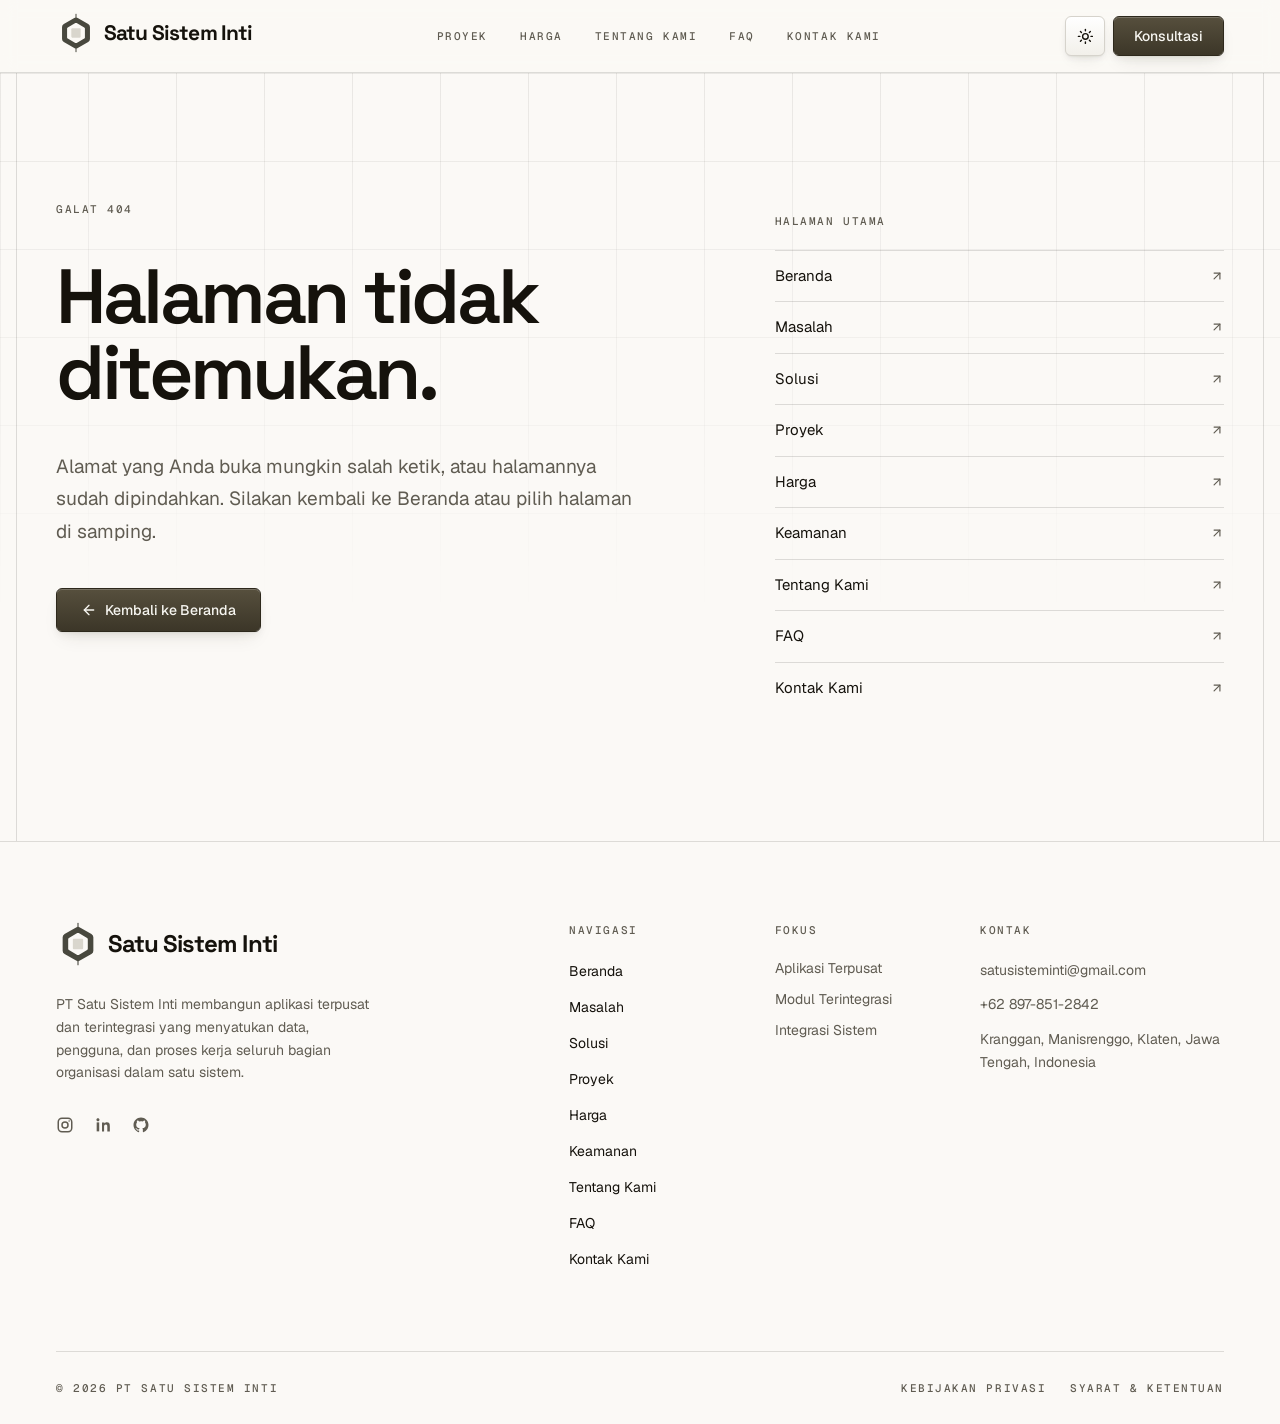
==== commit de851f1f: "update" ====
--- a/index.html
+++ b/index.html
@@ -31,12 +31,12 @@
         }, 2500)
       })()
     </script>
-    <script type="module" crossorigin="" src="/assets/app-DCGEdSJe.js"></script>
-    <link rel="stylesheet" crossorigin="" href="/assets/app-BR6uf4GP.css">
+    <script type="module" crossorigin="" src="/assets/app-DDJKBkak.js"></script>
+    <link rel="stylesheet" crossorigin="" href="/assets/app-eGjro98G.css">
   <link rel="preload" as="font" type="font/woff2" href="/assets/geist-cyrillic-ext-wght-normal-DjL33-gN.woff2" crossorigin=""><link rel="preload" as="font" type="font/woff2" href="/assets/geist-cyrillic-wght-normal-BEAKL7Jp.woff2" crossorigin=""><link rel="preload" as="font" type="font/woff2" href="/assets/geist-vietnamese-wght-normal-6IgcOCM7.woff2" crossorigin=""><link rel="preload" as="font" type="font/woff2" href="/assets/geist-latin-ext-wght-normal-DC-KSUi6.woff2" crossorigin=""><link rel="preload" as="font" type="font/woff2" href="/assets/geist-latin-wght-normal-BgDaEnEv.woff2" crossorigin=""><link rel="preload" as="font" type="font/woff2" href="/assets/geist-mono-cyrillic-ext-wght-normal-X_5orZeX.woff2" crossorigin=""><link rel="preload" as="font" type="font/woff2" href="/assets/geist-mono-cyrillic-wght-normal-DiZS0aHC.woff2" crossorigin=""><link rel="preload" as="font" type="font/woff2" href="/assets/geist-mono-symbols2-wght-normal-CO5SzqOn.woff2" crossorigin=""><link rel="preload" as="font" type="font/woff2" href="/assets/geist-mono-vietnamese-wght-normal-DadHysG0.woff2" crossorigin=""><link rel="preload" as="font" type="font/woff2" href="/assets/geist-mono-latin-ext-wght-normal-Bwz-egvJ.woff2" crossorigin=""><link rel="preload" as="font" type="font/woff2" href="/assets/geist-mono-latin-wght-normal-XN7g48iV.woff2" crossorigin=""><link rel="preload" as="font" type="font/woff2" href="/assets/space-grotesk-vietnamese-wght-normal-D0rl6rjA.woff2" crossorigin=""><link rel="preload" as="font" type="font/woff2" href="/assets/space-grotesk-latin-ext-wght-normal-D9tNdqV9.woff2" crossorigin=""><link rel="preload" as="font" type="font/woff2" href="/assets/space-grotesk-latin-wght-normal-BhU9QXUp.woff2" crossorigin=""></head>
   <body>
-    <div id="root" data-server-rendered="true"><div class="flex min-h-screen flex-col"><header class="sticky top-0 z-50 w-full border-b border-[var(--hairline)] bg-background/85 backdrop-blur supports-[backdrop-filter]:bg-background/70"><div class="mx-auto w-full max-w-[78rem] px-5 sm:px-8 lg:px-10"><div class="flex h-[4.5rem] items-center justify-between gap-6"><a aria-label="Beranda" aria-current="page" class="shrink-0 active" href="/"><span class="inline-flex items-center gap-2"><svg viewBox="-240 -240 480 480" aria-hidden="true" class="shrink-0 size-10"><g stroke-width="12" stroke-linecap="round" class="stroke-[#48483E] dark:stroke-[#D9D9D1]"><line x1="0" y1="-225" x2="0" y2="-163.41"></line><line x1="0" y1="225" x2="0" y2="163.41"></line></g><path d="M21.00 -181.29L146.50 -108.83A42 42 0 0 1 167.50 -72.46L167.50 72.46A42 42 0 0 1 146.50 108.83L21.00 181.29A42 42 0 0 1 -21.00 181.29L-146.50 108.83A42 42 0 0 1 -167.50 72.46L-167.50 -72.46A42 42 0 0 1 -146.50 -108.83L-21.00 -181.29A42 42 0 0 1 21.00 -181.29ZM8.00 -118.93L99.00 -66.40A16 16 0 0 1 107.00 -52.54L107.00 52.54A16 16 0 0 1 99.00 66.40L8.00 118.93A16 16 0 0 1 -8.00 118.93L-99.00 66.40A16 16 0 0 1 -107.00 52.54L-107.00 -52.54A16 16 0 0 1 -99.00 -66.40L-8.00 -118.93A16 16 0 0 1 8.00 -118.93Z" fill-rule="evenodd" class="fill-[#48483E] dark:fill-[#D9D9D1]"></path><rect x="-56" y="-56" width="112" height="112" rx="10" class="fill-[#D9D6CD] dark:fill-[#46463C]"></rect></svg><span class="font-display font-bold tracking-[-0.04em] text-[1.3125rem]">Satu Sistem Inti</span></span></a><nav class="hidden items-center gap-8 lg:flex"><a class="meta transition-colors hover:text-foreground text-muted-foreground" href="/proyek">Proyek</a><a class="meta transition-colors hover:text-foreground text-muted-foreground" href="/tentang-kami">Tentang Kami</a><a class="meta transition-colors hover:text-foreground text-muted-foreground" href="/faq">FAQ</a><a class="meta transition-colors hover:text-foreground text-muted-foreground" href="/kontak-kami">Kontak Kami</a></nav><div class="flex items-center gap-2"><button data-slot="button" data-variant="neu" data-size="icon" class="group/button inline-flex shrink-0 items-center justify-center rounded-lg border border-transparent bg-clip-padding text-sm font-medium whitespace-nowrap transition-all outline-none select-none focus-visible:border-ring focus-visible:ring-3 focus-visible:ring-ring/50 active:not-aria-[haspopup]:translate-y-px disabled:pointer-events-none disabled:opacity-50 aria-invalid:border-destructive aria-invalid:ring-3 aria-invalid:ring-destructive/20 dark:aria-invalid:border-destructive/50 dark:aria-invalid:ring-destructive/40 [&amp;_svg]:pointer-events-none [&amp;_svg]:shrink-0 [&amp;_svg:not([class*='size-'])]:size-4 neu text-foreground hover:text-foreground size-10" type="button" title="Ubah mode terang / gelap" aria-label="Ubah mode terang / gelap"><svg xmlns="http://www.w3.org/2000/svg" width="24" height="24" viewBox="0 0 24 24" fill="none" stroke="currentColor" stroke-width="2" stroke-linecap="round" stroke-linejoin="round" class="lucide lucide-sun size-[1.05rem] dark:hidden" aria-hidden="true"><circle cx="12" cy="12" r="4"></circle><path d="M12 2v2"></path><path d="M12 20v2"></path><path d="m4.93 4.93 1.41 1.41"></path><path d="m17.66 17.66 1.41 1.41"></path><path d="M2 12h2"></path><path d="M20 12h2"></path><path d="m6.34 17.66-1.41 1.41"></path><path d="m19.07 4.93-1.41 1.41"></path></svg><svg xmlns="http://www.w3.org/2000/svg" width="24" height="24" viewBox="0 0 24 24" fill="none" stroke="currentColor" stroke-width="2" stroke-linecap="round" stroke-linejoin="round" class="lucide lucide-moon hidden size-[1.05rem] dark:block" aria-hidden="true"><path d="M20.985 12.486a9 9 0 1 1-9.473-9.472c.405-.022.617.46.402.803a6 6 0 0 0 8.268 8.268c.344-.215.825-.004.803.401"></path></svg></button><a data-slot="button" data-variant="neu-primary" data-size="default" class="group/button shrink-0 items-center justify-center rounded-lg border border-transparent bg-clip-padding font-medium whitespace-nowrap transition-all outline-none select-none focus-visible:border-ring focus-visible:ring-3 focus-visible:ring-ring/50 active:not-aria-[haspopup]:translate-y-px disabled:pointer-events-none disabled:opacity-50 aria-invalid:border-destructive aria-invalid:ring-3 aria-invalid:ring-destructive/20 dark:aria-invalid:border-destructive/50 dark:aria-invalid:ring-destructive/40 [&amp;_svg]:pointer-events-none [&amp;_svg]:shrink-0 [&amp;_svg:not([class*='size-'])]:size-4 neu-primary text-primary-foreground gap-1.5 has-data-[icon=inline-end]:pr-2 has-data-[icon=inline-start]:pl-2 hidden h-10 px-5 text-sm lg:inline-flex" href="/kontak-kami#formulir">Konsultasi</a><button data-slot="sheet-trigger" data-variant="neu" data-size="icon" class="group/button inline-flex shrink-0 items-center justify-center rounded-lg border border-transparent bg-clip-padding text-sm font-medium whitespace-nowrap transition-all outline-none select-none focus-visible:border-ring focus-visible:ring-3 focus-visible:ring-ring/50 active:not-aria-[haspopup]:translate-y-px disabled:pointer-events-none disabled:opacity-50 aria-invalid:border-destructive aria-invalid:ring-3 aria-invalid:ring-destructive/20 dark:aria-invalid:border-destructive/50 dark:aria-invalid:ring-destructive/40 [&amp;_svg]:pointer-events-none [&amp;_svg]:shrink-0 [&amp;_svg:not([class*='size-'])]:size-4 neu text-foreground hover:text-foreground size-10 lg:hidden" aria-label="Buka menu" type="button" aria-haspopup="dialog" aria-expanded="false" data-state="closed"><svg xmlns="http://www.w3.org/2000/svg" width="24" height="24" viewBox="0 0 24 24" fill="none" stroke="currentColor" stroke-width="2" stroke-linecap="round" stroke-linejoin="round" class="lucide lucide-menu size-[1.05rem]" aria-hidden="true"><path d="M4 5h16"></path><path d="M4 12h16"></path><path d="M4 19h16"></path></svg></button></div></div></div></header><main class="relative flex-1"><div><section class="relative overflow-hidden"><div aria-hidden="true" class="bg-hairgrid pointer-events-none absolute inset-0 opacity-50 [mask-image:linear-gradient(to_bottom,black,transparent_60%)]"></div><div class="mx-auto w-full max-w-[78rem] px-5 sm:px-8 lg:px-10 relative"><div data-anim="hero" class="rule-b flex flex-wrap items-baseline justify-between gap-x-10 gap-y-2 py-5"><p class="meta">PT Satu Sistem Inti</p><p class="meta text-muted-foreground">Klaten, Jawa Tengah</p><p class="meta text-muted-foreground">Berdiri September 2026</p></div></div><div class="relative"><svg viewBox="0 0 1680 720" aria-hidden="true" class="pointer-events-none absolute bottom-0 left-1/2 h-[26rem] w-auto max-w-none -translate-x-[64.2857%] [mask-composite:intersect] [mask-image:linear-gradient(to_bottom,transparent,black_18%,black_82%,transparent),linear-gradient(to_right,rgb(0_0_0/0.25),black_55%)] lg:top-0 lg:left-[calc(50%+20rem)] lg:h-full"><defs><filter id="ct-glow" x="-50%" y="-50%" width="200%" height="200%"><feGaussianBlur stdDeviation="3" result="b"></feGaussianBlur><feMerge><feMergeNode in="b"></feMergeNode><feMergeNode in="SourceGraphic"></feMergeNode></feMerge></filter><radialGradient id="ct-halo"><stop offset="0%" style="stop-color:var(--primary);stop-opacity:0.32"></stop><stop offset="100%" style="stop-color:var(--primary);stop-opacity:0"></stop></radialGradient><path id="ct-r-0" d="M1140.0 312.0 L1173.6 312.0 L1250.4 235.2 L1664.0 235.2"></path><path id="ct-r-1" d="M1140.0 324.0 L1171.2 324.0 L1228.8 266.4 L1442.1 266.4"></path><path id="ct-r-2" d="M1140.0 336.0 L1168.8 336.0 L1207.2 297.6 L1570.6 297.6"></path><path id="ct-r-3" d="M1140.0 348.0 L1166.4 348.0 L1185.6 328.8 L1372.0 328.8"></path><path id="ct-r-4" d="M1140.0 360.0 L1164.0 360.0 L1164.0 360.0 L1629.0 360.0"></path><path id="ct-r-5" d="M1140.0 372.0 L1166.4 372.0 L1185.6 391.2 L1488.8 391.2"></path><path id="ct-r-6" d="M1140.0 384.0 L1168.8 384.0 L1207.2 422.4 L1593.9 422.4"></path><path id="ct-r-7" d="M1140.0 396.0 L1171.2 396.0 L1228.8 453.6 L1407.0 453.6"></path><path id="ct-r-8" d="M1140.0 408.0 L1173.6 408.0 L1250.4 484.8 L1664.0 484.8"></path><path id="ct-l-0" d="M1020.0 312.0 L986.4 312.0 L717.6 43.2 L179.5 43.2"></path><path id="ct-l-1" d="M1020.0 324.0 L988.8 324.0 L787.2 122.4 L544.0 122.4"></path><path id="ct-l-2" d="M1020.0 336.0 L991.2 336.0 L856.8 201.6 L72.3 201.6"></path><path id="ct-l-3" d="M1020.0 348.0 L993.6 348.0 L926.4 280.8 L329.6 280.8"></path><path id="ct-l-4" d="M1020.0 360.0 L996.0 360.0 L996.0 360.0 L136.6 360.0"></path><path id="ct-l-5" d="M1020.0 372.0 L993.6 372.0 L926.4 439.2 L479.7 439.2"></path><path id="ct-l-6" d="M1020.0 384.0 L991.2 384.0 L856.8 518.4 L8.0 518.4"></path><path id="ct-l-7" d="M1020.0 396.0 L988.8 396.0 L787.2 597.6 L8.0 597.6"></path><path id="ct-l-8" d="M1020.0 408.0 L986.4 408.0 L717.6 676.8 L415.4 676.8"></path><path id="ct-u-0" d="M1032.0 300.0 L1032.0 266.4 L926.4 160.8 L926.4 34.8"></path><path id="ct-u-1" d="M1044.0 300.0 L1044.0 268.8 L964.8 189.6 L964.8 117.8"></path><path id="ct-u-2" d="M1056.0 300.0 L1056.0 271.2 L1003.2 218.4 L1003.2 55.5"></path><path id="ct-u-3" d="M1068.0 300.0 L1068.0 273.6 L1041.6 247.2 L1041.6 166.2"></path><path id="ct-u-4" d="M1080.0 300.0 L1080.0 276.0 L1080.0 276.0 L1080.0 14.0"></path><path id="ct-u-5" d="M1092.0 300.0 L1092.0 273.6 L1118.4 247.2 L1118.4 14.0"></path><path id="ct-u-6" d="M1104.0 300.0 L1104.0 271.2 L1156.8 218.4 L1156.8 145.5"></path><path id="ct-u-7" d="M1116.0 300.0 L1116.0 268.8 L1195.2 189.6 L1195.2 69.4"></path><path id="ct-u-8" d="M1128.0 300.0 L1128.0 266.4 L1233.6 160.8 L1233.6 136.8"></path><path id="ct-d-0" d="M1032.0 420.0 L1032.0 453.6 L926.4 559.2 L926.4 664.5"></path><path id="ct-d-1" d="M1044.0 420.0 L1044.0 451.2 L964.8 530.4 L964.8 554.4"></path><path id="ct-d-2" d="M1056.0 420.0 L1056.0 448.8 L1003.2 501.6 L1003.2 706.0"></path><path id="ct-d-3" d="M1068.0 420.0 L1068.0 446.4 L1041.6 472.8 L1041.6 706.0"></path><path id="ct-d-4" d="M1080.0 420.0 L1080.0 444.0 L1080.0 444.0 L1080.0 574.5"></path><path id="ct-d-5" d="M1092.0 420.0 L1092.0 446.4 L1118.4 472.8 L1118.4 650.6"></path><path id="ct-d-6" d="M1104.0 420.0 L1104.0 448.8 L1156.8 501.6 L1156.8 533.0"></path><path id="ct-d-7" d="M1116.0 420.0 L1116.0 451.2 L1195.2 530.4 L1195.2 685.2"></path><path id="ct-d-8" d="M1128.0 420.0 L1128.0 453.6 L1233.6 559.2 L1233.6 602.2"></path></defs><g class="ct-chip-fade opacity-35 dark:opacity-100"><circle cx="1080" cy="360" r="260" fill="url(#ct-halo)" class="flow-pulse"></circle></g><g fill="none" stroke-width="1.25" class="stroke-foreground/25"><path d="M1140.0 312.0 L1173.6 312.0 L1250.4 235.2 L1664.0 235.2" pathLength="1" class="ct-draw" style="--i:4"></path><path d="M1140.0 324.0 L1171.2 324.0 L1228.8 266.4 L1442.1 266.4" pathLength="1" class="ct-draw" style="--i:3"></path><path d="M1140.0 336.0 L1168.8 336.0 L1207.2 297.6 L1570.6 297.6" pathLength="1" class="ct-draw" style="--i:2"></path><path d="M1140.0 348.0 L1166.4 348.0 L1185.6 328.8 L1372.0 328.8" pathLength="1" class="ct-draw" style="--i:1"></path><path d="M1140.0 360.0 L1164.0 360.0 L1164.0 360.0 L1629.0 360.0" pathLength="1" class="ct-draw" style="--i:0"></path><path d="M1140.0 372.0 L1166.4 372.0 L1185.6 391.2 L1488.8 391.2" pathLength="1" class="ct-draw" style="--i:1"></path><path d="M1140.0 384.0 L1168.8 384.0 L1207.2 422.4 L1593.9 422.4" pathLength="1" class="ct-draw" style="--i:2"></path><path d="M1140.0 396.0 L1171.2 396.0 L1228.8 453.6 L1407.0 453.6" pathLength="1" class="ct-draw" style="--i:3"></path><path d="M1140.0 408.0 L1173.6 408.0 L1250.4 484.8 L1664.0 484.8" pathLength="1" class="ct-draw" style="--i:4"></path><path d="M1020.0 312.0 L986.4 312.0 L717.6 43.2 L179.5 43.2" pathLength="1" class="ct-draw" style="--i:4"></path><path d="M1020.0 324.0 L988.8 324.0 L787.2 122.4 L544.0 122.4" pathLength="1" class="ct-draw" style="--i:3"></path><path d="M1020.0 336.0 L991.2 336.0 L856.8 201.6 L72.3 201.6" pathLength="1" class="ct-draw" style="--i:2"></path><path d="M1020.0 348.0 L993.6 348.0 L926.4 280.8 L329.6 280.8" pathLength="1" class="ct-draw" style="--i:1"></path><path d="M1020.0 360.0 L996.0 360.0 L996.0 360.0 L136.6 360.0" pathLength="1" class="ct-draw" style="--i:0"></path><path d="M1020.0 372.0 L993.6 372.0 L926.4 439.2 L479.7 439.2" pathLength="1" class="ct-draw" style="--i:1"></path><path d="M1020.0 384.0 L991.2 384.0 L856.8 518.4 L8.0 518.4" pathLength="1" class="ct-draw" style="--i:2"></path><path d="M1020.0 396.0 L988.8 396.0 L787.2 597.6 L8.0 597.6" pathLength="1" class="ct-draw" style="--i:3"></path><path d="M1020.0 408.0 L986.4 408.0 L717.6 676.8 L415.4 676.8" pathLength="1" class="ct-draw" style="--i:4"></path><path d="M1032.0 300.0 L1032.0 266.4 L926.4 160.8 L926.4 34.8" pathLength="1" class="ct-draw" style="--i:4"></path><path d="M1044.0 300.0 L1044.0 268.8 L964.8 189.6 L964.8 117.8" pathLength="1" class="ct-draw" style="--i:3"></path><path d="M1056.0 300.0 L1056.0 271.2 L1003.2 218.4 L1003.2 55.5" pathLength="1" class="ct-draw" style="--i:2"></path><path d="M1068.0 300.0 L1068.0 273.6 L1041.6 247.2 L1041.6 166.2" pathLength="1" class="ct-draw" style="--i:1"></path><path d="M1080.0 300.0 L1080.0 276.0 L1080.0 276.0 L1080.0 14.0" pathLength="1" class="ct-draw" style="--i:0"></path><path d="M1092.0 300.0 L1092.0 273.6 L1118.4 247.2 L1118.4 14.0" pathLength="1" class="ct-draw" style="--i:1"></path><path d="M1104.0 300.0 L1104.0 271.2 L1156.8 218.4 L1156.8 145.5" pathLength="1" class="ct-draw" style="--i:2"></path><path d="M1116.0 300.0 L1116.0 268.8 L1195.2 189.6 L1195.2 69.4" pathLength="1" class="ct-draw" style="--i:3"></path><path d="M1128.0 300.0 L1128.0 266.4 L1233.6 160.8 L1233.6 136.8" pathLength="1" class="ct-draw" style="--i:4"></path><path d="M1032.0 420.0 L1032.0 453.6 L926.4 559.2 L926.4 664.5" pathLength="1" class="ct-draw" style="--i:4"></path><path d="M1044.0 420.0 L1044.0 451.2 L964.8 530.4 L964.8 554.4" pathLength="1" class="ct-draw" style="--i:3"></path><path d="M1056.0 420.0 L1056.0 448.8 L1003.2 501.6 L1003.2 706.0" pathLength="1" class="ct-draw" style="--i:2"></path><path d="M1068.0 420.0 L1068.0 446.4 L1041.6 472.8 L1041.6 706.0" pathLength="1" class="ct-draw" style="--i:1"></path><path d="M1080.0 420.0 L1080.0 444.0 L1080.0 444.0 L1080.0 574.5" pathLength="1" class="ct-draw" style="--i:0"></path><path d="M1092.0 420.0 L1092.0 446.4 L1118.4 472.8 L1118.4 650.6" pathLength="1" class="ct-draw" style="--i:1"></path><path d="M1104.0 420.0 L1104.0 448.8 L1156.8 501.6 L1156.8 533.0" pathLength="1" class="ct-draw" style="--i:2"></path><path d="M1116.0 420.0 L1116.0 451.2 L1195.2 530.4 L1195.2 685.2" pathLength="1" class="ct-draw" style="--i:3"></path><path d="M1128.0 420.0 L1128.0 453.6 L1233.6 559.2 L1233.6 602.2" pathLength="1" class="ct-draw" style="--i:4"></path></g><g fill="none" stroke-width="1.25" class="ct-after stroke-primary/60"><path d="M1140.0 312.0 L1173.6 312.0 L1250.4 235.2 L1664.0 235.2" class="flow-dash flow-dash-in"></path><path d="M1140.0 324.0 L1171.2 324.0 L1228.8 266.4 L1442.1 266.4" class="flow-dash flow-dash-in"></path><path d="M1140.0 336.0 L1168.8 336.0 L1207.2 297.6 L1570.6 297.6" class="flow-dash flow-dash-in"></path><path d="M1140.0 348.0 L1166.4 348.0 L1185.6 328.8 L1372.0 328.8" class="flow-dash flow-dash-in"></path><path d="M1140.0 360.0 L1164.0 360.0 L1164.0 360.0 L1629.0 360.0" class="flow-dash flow-dash-in"></path><path d="M1140.0 372.0 L1166.4 372.0 L1185.6 391.2 L1488.8 391.2" class="flow-dash flow-dash-in"></path><path d="M1140.0 384.0 L1168.8 384.0 L1207.2 422.4 L1593.9 422.4" class="flow-dash flow-dash-in"></path><path d="M1140.0 396.0 L1171.2 396.0 L1228.8 453.6 L1407.0 453.6" class="flow-dash flow-dash-in"></path><path d="M1140.0 408.0 L1173.6 408.0 L1250.4 484.8 L1664.0 484.8" class="flow-dash flow-dash-in"></path><path d="M1020.0 312.0 L986.4 312.0 L717.6 43.2 L179.5 43.2" class="flow-dash flow-dash-in"></path><path d="M1020.0 324.0 L988.8 324.0 L787.2 122.4 L544.0 122.4" class="flow-dash flow-dash-in"></path><path d="M1020.0 336.0 L991.2 336.0 L856.8 201.6 L72.3 201.6" class="flow-dash flow-dash-in"></path><path d="M1020.0 348.0 L993.6 348.0 L926.4 280.8 L329.6 280.8" class="flow-dash flow-dash-in"></path><path d="M1020.0 360.0 L996.0 360.0 L996.0 360.0 L136.6 360.0" class="flow-dash flow-dash-in"></path><path d="M1020.0 372.0 L993.6 372.0 L926.4 439.2 L479.7 439.2" class="flow-dash flow-dash-in"></path><path d="M1020.0 384.0 L991.2 384.0 L856.8 518.4 L8.0 518.4" class="flow-dash flow-dash-in"></path><path d="M1020.0 396.0 L988.8 396.0 L787.2 597.6 L8.0 597.6" class="flow-dash flow-dash-in"></path><path d="M1020.0 408.0 L986.4 408.0 L717.6 676.8 L415.4 676.8" class="flow-dash flow-dash-in"></path><path d="M1032.0 300.0 L1032.0 266.4 L926.4 160.8 L926.4 34.8" class="flow-dash flow-dash-in"></path><path d="M1044.0 300.0 L1044.0 268.8 L964.8 189.6 L964.8 117.8" class="flow-dash flow-dash-in"></path><path d="M1056.0 300.0 L1056.0 271.2 L1003.2 218.4 L1003.2 55.5" class="flow-dash flow-dash-in"></path><path d="M1068.0 300.0 L1068.0 273.6 L1041.6 247.2 L1041.6 166.2" class="flow-dash flow-dash-in"></path><path d="M1080.0 300.0 L1080.0 276.0 L1080.0 276.0 L1080.0 14.0" class="flow-dash flow-dash-in"></path><path d="M1092.0 300.0 L1092.0 273.6 L1118.4 247.2 L1118.4 14.0" class="flow-dash flow-dash-in"></path><path d="M1104.0 300.0 L1104.0 271.2 L1156.8 218.4 L1156.8 145.5" class="flow-dash flow-dash-in"></path><path d="M1116.0 300.0 L1116.0 268.8 L1195.2 189.6 L1195.2 69.4" class="flow-dash flow-dash-in"></path><path d="M1128.0 300.0 L1128.0 266.4 L1233.6 160.8 L1233.6 136.8" class="flow-dash flow-dash-in"></path><path d="M1032.0 420.0 L1032.0 453.6 L926.4 559.2 L926.4 664.5" class="flow-dash flow-dash-in"></path><path d="M1044.0 420.0 L1044.0 451.2 L964.8 530.4 L964.8 554.4" class="flow-dash flow-dash-in"></path><path d="M1056.0 420.0 L1056.0 448.8 L1003.2 501.6 L1003.2 706.0" class="flow-dash flow-dash-in"></path><path d="M1068.0 420.0 L1068.0 446.4 L1041.6 472.8 L1041.6 706.0" class="flow-dash flow-dash-in"></path><path d="M1080.0 420.0 L1080.0 444.0 L1080.0 444.0 L1080.0 574.5" class="flow-dash flow-dash-in"></path><path d="M1092.0 420.0 L1092.0 446.4 L1118.4 472.8 L1118.4 650.6" class="flow-dash flow-dash-in"></path><path d="M1104.0 420.0 L1104.0 448.8 L1156.8 501.6 L1156.8 533.0" class="flow-dash flow-dash-in"></path><path d="M1116.0 420.0 L1116.0 451.2 L1195.2 530.4 L1195.2 685.2" class="flow-dash flow-dash-in"></path><path d="M1128.0 420.0 L1128.0 453.6 L1233.6 559.2 L1233.6 602.2" class="flow-dash flow-dash-in"></path></g><g class="ct-after fill-background stroke-foreground/35"><circle cx="1664" cy="235.2" r="4"></circle><circle cx="1442.08" cy="266.4" r="2.75"></circle><circle cx="1570.56" cy="297.6" r="4"></circle><circle cx="1372" cy="328.8" r="2.75"></circle><circle cx="1628.96" cy="360" r="4"></circle><circle cx="1488.8" cy="391.2" r="2.75"></circle><circle cx="1593.92" cy="422.4" r="4"></circle><circle cx="1407.04" cy="453.6" r="2.75"></circle><circle cx="1664" cy="484.8" r="4"></circle><circle cx="179.51999999999998" cy="43.200000000000045" r="2.75"></circle><circle cx="544" cy="122.4" r="4"></circle><circle cx="72.32000000000005" cy="201.60000000000002" r="2.75"></circle><circle cx="329.6" cy="280.8" r="4"></circle><circle cx="136.64" cy="360" r="2.75"></circle><circle cx="479.67999999999995" cy="439.2" r="4"></circle><circle cx="8" cy="518.4" r="2.75"></circle><circle cx="8" cy="597.6" r="4"></circle><circle cx="415.36" cy="676.8" r="2.75"></circle><circle cx="926.4" cy="34.75999999999999" r="4"></circle><circle cx="964.8" cy="117.80000000000001" r="2.75"></circle><circle cx="1003.2" cy="55.51999999999998" r="4"></circle><circle cx="1041.6" cy="166.23999999999998" r="2.75"></circle><circle cx="1080" cy="14" r="4"></circle><circle cx="1118.4" cy="14" r="2.75"></circle><circle cx="1156.8" cy="145.48" r="4"></circle><circle cx="1195.2" cy="69.36000000000001" r="2.75"></circle><circle cx="1233.6" cy="136.8" r="4"></circle><circle cx="926.4" cy="664.48" r="2.75"></circle><circle cx="964.8" cy="554.4" r="4"></circle><circle cx="1003.2" cy="706" r="2.75"></circle><circle cx="1041.6" cy="706" r="4"></circle><circle cx="1080" cy="574.52" r="2.75"></circle><circle cx="1118.4" cy="650.64" r="4"></circle><circle cx="1156.8" cy="533" r="2.75"></circle><circle cx="1195.2" cy="685.24" r="4"></circle><circle cx="1233.6" cy="602.2" r="2.75"></circle></g><g class="ct-after flow-dot fill-primary" filter="url(#ct-glow)"><circle r="2.75" opacity="0"><set attributeName="opacity" to="1" begin="2.8s" fill="freeze"></set><animateMotion dur="2.4s" begin="2.8s" repeatCount="indefinite" keyPoints="1;0" keyTimes="0;1" calcMode="linear"><mpath href="#ct-r-0"></mpath></animateMotion></circle><circle r="2.75" opacity="0"><set attributeName="opacity" to="1" begin="4.55s" fill="freeze"></set><animateMotion dur="3.2s" begin="4.55s" repeatCount="indefinite" keyPoints="1;0" keyTimes="0;1" calcMode="linear"><mpath href="#ct-r-1"></mpath></animateMotion></circle><circle r="2.75" opacity="0"><set attributeName="opacity" to="1" begin="3.15s" fill="freeze"></set><animateMotion dur="4s" begin="3.15s" repeatCount="indefinite" keyPoints="1;0" keyTimes="0;1" calcMode="linear"><mpath href="#ct-r-2"></mpath></animateMotion></circle><circle r="2.75" opacity="0"><set attributeName="opacity" to="1" begin="4.8999999999999995s" fill="freeze"></set><animateMotion dur="2.8s" begin="4.8999999999999995s" repeatCount="indefinite" keyPoints="1;0" keyTimes="0;1" calcMode="linear"><mpath href="#ct-r-3"></mpath></animateMotion></circle><circle r="2.75" opacity="0"><set attributeName="opacity" to="1" begin="3.5s" fill="freeze"></set><animateMotion dur="3.6s" begin="3.5s" repeatCount="indefinite" keyPoints="1;0" keyTimes="0;1" calcMode="linear"><mpath href="#ct-r-4"></mpath></animateMotion></circle><circle r="2.75" opacity="0"><set attributeName="opacity" to="1" begin="5.25s" fill="freeze"></set><animateMotion dur="2.4s" begin="5.25s" repeatCount="indefinite" keyPoints="1;0" keyTimes="0;1" calcMode="linear"><mpath href="#ct-r-5"></mpath></animateMotion></circle><circle r="2.75" opacity="0"><set attributeName="opacity" to="1" begin="3.8499999999999996s" fill="freeze"></set><animateMotion dur="3.2s" begin="3.8499999999999996s" repeatCount="indefinite" keyPoints="1;0" keyTimes="0;1" calcMode="linear"><mpath href="#ct-r-6"></mpath></animateMotion></circle><circle r="2.75" opacity="0"><set attributeName="opacity" to="1" begin="5.6s" fill="freeze"></set><animateMotion dur="4s" begin="5.6s" repeatCount="indefinite" keyPoints="1;0" keyTimes="0;1" calcMode="linear"><mpath href="#ct-r-7"></mpath></animateMotion></circle><circle r="2.75" opacity="0"><set attributeName="opacity" to="1" begin="4.199999999999999s" fill="freeze"></set><animateMotion dur="2.8s" begin="4.199999999999999s" repeatCount="indefinite" keyPoints="1;0" keyTimes="0;1" calcMode="linear"><mpath href="#ct-r-8"></mpath></animateMotion></circle><circle r="2.75" opacity="0"><set attributeName="opacity" to="1" begin="3.5s" fill="freeze"></set><animateMotion dur="5.4s" begin="3.5s" repeatCount="indefinite" keyPoints="1;0" keyTimes="0;1" calcMode="linear"><mpath href="#ct-l-0"></mpath></animateMotion></circle><circle r="2.75" opacity="0"><set attributeName="opacity" to="1" begin="5.25s" fill="freeze"></set><animateMotion dur="4.2s" begin="5.25s" repeatCount="indefinite" keyPoints="1;0" keyTimes="0;1" calcMode="linear"><mpath href="#ct-l-1"></mpath></animateMotion></circle><circle r="2.75" opacity="0"><set attributeName="opacity" to="1" begin="3.8499999999999996s" fill="freeze"></set><animateMotion dur="5s" begin="3.8499999999999996s" repeatCount="indefinite" keyPoints="1;0" keyTimes="0;1" calcMode="linear"><mpath href="#ct-l-2"></mpath></animateMotion></circle><circle r="2.75" opacity="0"><set attributeName="opacity" to="1" begin="5.6s" fill="freeze"></set><animateMotion dur="5.800000000000001s" begin="5.6s" repeatCount="indefinite" keyPoints="1;0" keyTimes="0;1" calcMode="linear"><mpath href="#ct-l-3"></mpath></animateMotion></circle><circle r="2.75" opacity="0"><set attributeName="opacity" to="1" begin="4.199999999999999s" fill="freeze"></set><animateMotion dur="4.6000000000000005s" begin="4.199999999999999s" repeatCount="indefinite" keyPoints="1;0" keyTimes="0;1" calcMode="linear"><mpath href="#ct-l-4"></mpath></animateMotion></circle><circle r="2.75" opacity="0"><set attributeName="opacity" to="1" begin="2.8s" fill="freeze"></set><animateMotion dur="5.4s" begin="2.8s" repeatCount="indefinite" keyPoints="1;0" keyTimes="0;1" calcMode="linear"><mpath href="#ct-l-5"></mpath></animateMotion></circle><circle r="2.75" opacity="0"><set attributeName="opacity" to="1" begin="4.55s" fill="freeze"></set><animateMotion dur="4.2s" begin="4.55s" repeatCount="indefinite" keyPoints="1;0" keyTimes="0;1" calcMode="linear"><mpath href="#ct-l-6"></mpath></animateMotion></circle><circle r="2.75" opacity="0"><set attributeName="opacity" to="1" begin="3.15s" fill="freeze"></set><animateMotion dur="5s" begin="3.15s" repeatCount="indefinite" keyPoints="1;0" keyTimes="0;1" calcMode="linear"><mpath href="#ct-l-7"></mpath></animateMotion></circle><circle r="2.75" opacity="0"><set attributeName="opacity" to="1" begin="4.8999999999999995s" fill="freeze"></set><animateMotion dur="5.800000000000001s" begin="4.8999999999999995s" repeatCount="indefinite" keyPoints="1;0" keyTimes="0;1" calcMode="linear"><mpath href="#ct-l-8"></mpath></animateMotion></circle><circle r="2.75" opacity="0"><set attributeName="opacity" to="1" begin="4.199999999999999s" fill="freeze"></set><animateMotion dur="2.8s" begin="4.199999999999999s" repeatCount="indefinite" keyPoints="1;0" keyTimes="0;1" calcMode="linear"><mpath href="#ct-u-0"></mpath></animateMotion></circle><circle r="2.75" opacity="0"><set attributeName="opacity" to="1" begin="2.8s" fill="freeze"></set><animateMotion dur="3.6s" begin="2.8s" repeatCount="indefinite" keyPoints="1;0" keyTimes="0;1" calcMode="linear"><mpath href="#ct-u-1"></mpath></animateMotion></circle><circle r="2.75" opacity="0"><set attributeName="opacity" to="1" begin="4.55s" fill="freeze"></set><animateMotion dur="2.4s" begin="4.55s" repeatCount="indefinite" keyPoints="1;0" keyTimes="0;1" calcMode="linear"><mpath href="#ct-u-2"></mpath></animateMotion></circle><circle r="2.75" opacity="0"><set attributeName="opacity" to="1" begin="3.15s" fill="freeze"></set><animateMotion dur="3.2s" begin="3.15s" repeatCount="indefinite" keyPoints="1;0" keyTimes="0;1" calcMode="linear"><mpath href="#ct-u-3"></mpath></animateMotion></circle><circle r="2.75" opacity="0"><set attributeName="opacity" to="1" begin="4.8999999999999995s" fill="freeze"></set><animateMotion dur="4s" begin="4.8999999999999995s" repeatCount="indefinite" keyPoints="1;0" keyTimes="0;1" calcMode="linear"><mpath href="#ct-u-4"></mpath></animateMotion></circle><circle r="2.75" opacity="0"><set attributeName="opacity" to="1" begin="3.5s" fill="freeze"></set><animateMotion dur="2.8s" begin="3.5s" repeatCount="indefinite" keyPoints="1;0" keyTimes="0;1" calcMode="linear"><mpath href="#ct-u-5"></mpath></animateMotion></circle><circle r="2.75" opacity="0"><set attributeName="opacity" to="1" begin="5.25s" fill="freeze"></set><animateMotion dur="3.6s" begin="5.25s" repeatCount="indefinite" keyPoints="1;0" keyTimes="0;1" calcMode="linear"><mpath href="#ct-u-6"></mpath></animateMotion></circle><circle r="2.75" opacity="0"><set attributeName="opacity" to="1" begin="3.8499999999999996s" fill="freeze"></set><animateMotion dur="2.4s" begin="3.8499999999999996s" repeatCount="indefinite" keyPoints="1;0" keyTimes="0;1" calcMode="linear"><mpath href="#ct-u-7"></mpath></animateMotion></circle><circle r="2.75" opacity="0"><set attributeName="opacity" to="1" begin="5.6s" fill="freeze"></set><animateMotion dur="3.2s" begin="5.6s" repeatCount="indefinite" keyPoints="1;0" keyTimes="0;1" calcMode="linear"><mpath href="#ct-u-8"></mpath></animateMotion></circle><circle r="2.75" opacity="0"><set attributeName="opacity" to="1" begin="4.8999999999999995s" fill="freeze"></set><animateMotion dur="4s" begin="4.8999999999999995s" repeatCount="indefinite" keyPoints="1;0" keyTimes="0;1" calcMode="linear"><mpath href="#ct-d-0"></mpath></animateMotion></circle><circle r="2.75" opacity="0"><set attributeName="opacity" to="1" begin="3.5s" fill="freeze"></set><animateMotion dur="2.8s" begin="3.5s" repeatCount="indefinite" keyPoints="1;0" keyTimes="0;1" calcMode="linear"><mpath href="#ct-d-1"></mpath></animateMotion></circle><circle r="2.75" opacity="0"><set attributeName="opacity" to="1" begin="5.25s" fill="freeze"></set><animateMotion dur="3.6s" begin="5.25s" repeatCount="indefinite" keyPoints="1;0" keyTimes="0;1" calcMode="linear"><mpath href="#ct-d-2"></mpath></animateMotion></circle><circle r="2.75" opacity="0"><set attributeName="opacity" to="1" begin="3.8499999999999996s" fill="freeze"></set><animateMotion dur="2.4s" begin="3.8499999999999996s" repeatCount="indefinite" keyPoints="1;0" keyTimes="0;1" calcMode="linear"><mpath href="#ct-d-3"></mpath></animateMotion></circle><circle r="2.75" opacity="0"><set attributeName="opacity" to="1" begin="5.6s" fill="freeze"></set><animateMotion dur="3.2s" begin="5.6s" repeatCount="indefinite" keyPoints="1;0" keyTimes="0;1" calcMode="linear"><mpath href="#ct-d-4"></mpath></animateMotion></circle><circle r="2.75" opacity="0"><set attributeName="opacity" to="1" begin="4.199999999999999s" fill="freeze"></set><animateMotion dur="4s" begin="4.199999999999999s" repeatCount="indefinite" keyPoints="1;0" keyTimes="0;1" calcMode="linear"><mpath href="#ct-d-5"></mpath></animateMotion></circle><circle r="2.75" opacity="0"><set attributeName="opacity" to="1" begin="2.8s" fill="freeze"></set><animateMotion dur="2.8s" begin="2.8s" repeatCount="indefinite" keyPoints="1;0" keyTimes="0;1" calcMode="linear"><mpath href="#ct-d-6"></mpath></animateMotion></circle><circle r="2.75" opacity="0"><set attributeName="opacity" to="1" begin="4.55s" fill="freeze"></set><animateMotion dur="3.6s" begin="4.55s" repeatCount="indefinite" keyPoints="1;0" keyTimes="0;1" calcMode="linear"><mpath href="#ct-d-7"></mpath></animateMotion></circle><circle r="2.75" opacity="0"><set attributeName="opacity" to="1" begin="3.15s" fill="freeze"></set><animateMotion dur="2.4s" begin="3.15s" repeatCount="indefinite" keyPoints="1;0" keyTimes="0;1" calcMode="linear"><mpath href="#ct-d-8"></mpath></animateMotion></circle></g><g class="ct-chip"><g class="fill-foreground/55"><rect x="1140" y="310" width="8" height="4"></rect><rect x="1140" y="322" width="8" height="4"></rect><rect x="1140" y="334" width="8" height="4"></rect><rect x="1140" y="346" width="8" height="4"></rect><rect x="1140" y="358" width="8" height="4"></rect><rect x="1140" y="370" width="8" height="4"></rect><rect x="1140" y="382" width="8" height="4"></rect><rect x="1140" y="394" width="8" height="4"></rect><rect x="1140" y="406" width="8" height="4"></rect><rect x="1012" y="310" width="8" height="4"></rect><rect x="1012" y="322" width="8" height="4"></rect><rect x="1012" y="334" width="8" height="4"></rect><rect x="1012" y="346" width="8" height="4"></rect><rect x="1012" y="358" width="8" height="4"></rect><rect x="1012" y="370" width="8" height="4"></rect><rect x="1012" y="382" width="8" height="4"></rect><rect x="1012" y="394" width="8" height="4"></rect><rect x="1012" y="406" width="8" height="4"></rect><rect x="1030" y="292" width="4" height="8"></rect><rect x="1042" y="292" width="4" height="8"></rect><rect x="1054" y="292" width="4" height="8"></rect><rect x="1066" y="292" width="4" height="8"></rect><rect x="1078" y="292" width="4" height="8"></rect><rect x="1090" y="292" width="4" height="8"></rect><rect x="1102" y="292" width="4" height="8"></rect><rect x="1114" y="292" width="4" height="8"></rect><rect x="1126" y="292" width="4" height="8"></rect><rect x="1030" y="420" width="4" height="8"></rect><rect x="1042" y="420" width="4" height="8"></rect><rect x="1054" y="420" width="4" height="8"></rect><rect x="1066" y="420" width="4" height="8"></rect><rect x="1078" y="420" width="4" height="8"></rect><rect x="1090" y="420" width="4" height="8"></rect><rect x="1102" y="420" width="4" height="8"></rect><rect x="1114" y="420" width="4" height="8"></rect><rect x="1126" y="420" width="4" height="8"></rect></g><rect x="1020" y="300" width="120" height="120" rx="7" stroke-width="1.5" filter="url(#ct-glow)" class="fill-card stroke-primary"></rect><rect x="1044" y="324" width="72" height="72" rx="2" fill="none" class="stroke-foreground/20"></rect><rect x="1052" y="332" width="9" height="9" rx="1.5" class="fill-primary opacity-25"></rect><rect x="1063.5" y="332" width="9" height="9" rx="1.5" class="fill-primary opacity-25"></rect><rect x="1075" y="332" width="9" height="9" rx="1.5" class="fill-primary opacity-25"></rect><rect x="1086.5" y="332" width="9" height="9" rx="1.5" class="fill-primary opacity-25"></rect><rect x="1098" y="332" width="9" height="9" rx="1.5" class="fill-primary opacity-25"></rect><rect x="1052" y="343.5" width="9" height="9" rx="1.5" class="fill-primary opacity-25"></rect><rect x="1063.5" y="343.5" width="9" height="9" rx="1.5" class="fill-primary flow-pulse opacity-60"></rect><rect x="1075" y="343.5" width="9" height="9" rx="1.5" class="fill-primary flow-pulse opacity-60"></rect><rect x="1086.5" y="343.5" width="9" height="9" rx="1.5" class="fill-primary flow-pulse opacity-60"></rect><rect x="1098" y="343.5" width="9" height="9" rx="1.5" class="fill-primary opacity-25"></rect><rect x="1052" y="355" width="9" height="9" rx="1.5" class="fill-primary opacity-25"></rect><rect x="1063.5" y="355" width="9" height="9" rx="1.5" class="fill-primary flow-pulse opacity-60"></rect><rect x="1075" y="355" width="9" height="9" rx="1.5" class="fill-primary flow-pulse"></rect><rect x="1086.5" y="355" width="9" height="9" rx="1.5" class="fill-primary flow-pulse opacity-60"></rect><rect x="1098" y="355" width="9" height="9" rx="1.5" class="fill-primary opacity-25"></rect><rect x="1052" y="366.5" width="9" height="9" rx="1.5" class="fill-primary opacity-25"></rect><rect x="1063.5" y="366.5" width="9" height="9" rx="1.5" class="fill-primary flow-pulse opacity-60"></rect><rect x="1075" y="366.5" width="9" height="9" rx="1.5" class="fill-primary flow-pulse opacity-60"></rect><rect x="1086.5" y="366.5" width="9" height="9" rx="1.5" class="fill-primary flow-pulse opacity-60"></rect><rect x="1098" y="366.5" width="9" height="9" rx="1.5" class="fill-primary opacity-25"></rect><rect x="1052" y="378" width="9" height="9" rx="1.5" class="fill-primary opacity-25"></rect><rect x="1063.5" y="378" width="9" height="9" rx="1.5" class="fill-primary opacity-25"></rect><rect x="1075" y="378" width="9" height="9" rx="1.5" class="fill-primary opacity-25"></rect><rect x="1086.5" y="378" width="9" height="9" rx="1.5" class="fill-primary opacity-25"></rect><rect x="1098" y="378" width="9" height="9" rx="1.5" class="fill-primary opacity-25"></rect></g></svg><div class="mx-auto w-full max-w-[78rem] px-5 sm:px-8 lg:px-10 relative"><div class="pt-14 lg:grid lg:min-h-[32rem] lg:grid-cols-12 lg:items-center lg:pt-16 lg:pb-8"><div class="lg:col-span-7"><h1 data-anim="hero" class="display-xl max-w-[15ch] text-balance">Satu aplikasi<!-- --> <span class="display-mark">terpusat</span> untuk seluruh organisasi.</h1><p data-anim="hero" class="lead mt-9 max-w-lg text-pretty text-muted-foreground">Kami membangun aplikasi terpusat dan terintegrasi berdasarkan masalah yang dihadapi perusahaan dan institusi. Data, akun pengguna, dan proses kerja setiap bagian dikelola dalam satu sistem.</p><div data-anim="hero" class="mt-10 flex flex-wrap gap-3"><a data-slot="button" data-variant="neu-primary" data-size="default" class="group/button inline-flex shrink-0 items-center justify-center rounded-lg border border-transparent bg-clip-padding font-medium whitespace-nowrap transition-all outline-none select-none focus-visible:border-ring focus-visible:ring-3 focus-visible:ring-ring/50 active:not-aria-[haspopup]:translate-y-px disabled:pointer-events-none disabled:opacity-50 aria-invalid:border-destructive aria-invalid:ring-3 aria-invalid:ring-destructive/20 dark:aria-invalid:border-destructive/50 dark:aria-invalid:ring-destructive/40 [&amp;_svg]:pointer-events-none [&amp;_svg]:shrink-0 [&amp;_svg:not([class*='size-'])]:size-4 neu-primary text-primary-foreground has-data-[icon=inline-end]:pr-2 has-data-[icon=inline-start]:pl-2 h-11 gap-2 px-6 text-sm" href="/kontak-kami">Konsultasi gratis<svg xmlns="http://www.w3.org/2000/svg" width="24" height="24" viewBox="0 0 24 24" fill="none" stroke="currentColor" stroke-width="2" stroke-linecap="round" stroke-linejoin="round" class="lucide lucide-arrow-right size-4" aria-hidden="true"><path d="M5 12h14"></path><path d="m12 5 7 7-7 7"></path></svg></a><a href="#layanan" data-slot="button" data-variant="neu" data-size="default" class="group/button inline-flex shrink-0 items-center justify-center rounded-lg border border-transparent bg-clip-padding font-medium whitespace-nowrap transition-all outline-none select-none focus-visible:border-ring focus-visible:ring-3 focus-visible:ring-ring/50 active:not-aria-[haspopup]:translate-y-px disabled:pointer-events-none disabled:opacity-50 aria-invalid:border-destructive aria-invalid:ring-3 aria-invalid:ring-destructive/20 dark:aria-invalid:border-destructive/50 dark:aria-invalid:ring-destructive/40 [&amp;_svg]:pointer-events-none [&amp;_svg]:shrink-0 [&amp;_svg:not([class*='size-'])]:size-4 neu text-foreground hover:text-foreground gap-1.5 has-data-[icon=inline-end]:pr-2 has-data-[icon=inline-start]:pl-2 h-11 px-6 text-sm">Lihat solusi</a></div></div></div><div aria-hidden="true" class="h-80 lg:hidden"></div></div></div><div class="mx-auto w-full max-w-[78rem] px-5 sm:px-8 lg:px-10 relative"><ol data-anim="stagger" class="rule mt-6 grid grid-cols-1 divide-y divide-[var(--hairline)] sm:grid-cols-3 sm:divide-x sm:divide-y-0 lg:mt-10"><li data-anim-item="true" class="py-6 sm:px-8 sm:py-8 sm:first:pl-0 sm:last:pr-0"><p class="meta text-muted-foreground">01</p><p class="mt-3 text-base font-semibold">Aplikasi Terpusat</p><p class="mt-1.5 text-sm leading-relaxed text-pretty text-muted-foreground">Satu basis data · Satu akun (SSO) · Hak akses bertingkat</p></li><li data-anim-item="true" class="py-6 sm:px-8 sm:py-8 sm:first:pl-0 sm:last:pr-0"><p class="meta text-muted-foreground">02</p><p class="mt-3 text-base font-semibold">Modul Terintegrasi</p><p class="mt-1.5 text-sm leading-relaxed text-pretty text-muted-foreground">Tanpa input ganda · Alur kerja lintas bagian · Dasbor terpadu</p></li><li data-anim-item="true" class="py-6 sm:px-8 sm:py-8 sm:first:pl-0 sm:last:pr-0"><p class="meta text-muted-foreground">03</p><p class="mt-3 text-base font-semibold">Integrasi Sistem</p><p class="mt-1.5 text-sm leading-relaxed text-pretty text-muted-foreground">REST API &amp; webhook · Migrasi data · Transisi bertahap</p></li></ol></div></section><section class="relative py-20 sm:py-24 lg:py-32 surface-band border-t border-[var(--hairline)]"><div aria-hidden="true" class="mx-auto w-full max-w-[78rem] pointer-events-none absolute inset-x-0 top-0 hidden lg:block"><span aria-hidden="true" class="absolute top-0 size-[11px] -translate-y-1/2 left-0 -translate-x-1/2"><span class="absolute inset-x-0 top-1/2 h-px -translate-y-1/2 bg-foreground/35"></span><span class="absolute inset-y-0 left-1/2 w-px -translate-x-1/2 bg-foreground/35"></span></span><span aria-hidden="true" class="absolute top-0 size-[11px] -translate-y-1/2 right-0 translate-x-1/2"><span class="absolute inset-x-0 top-1/2 h-px -translate-y-1/2 bg-foreground/35"></span><span class="absolute inset-y-0 left-1/2 w-px -translate-x-1/2 bg-foreground/35"></span></span></div><div class="mx-auto w-full max-w-[78rem] px-5 sm:px-8 lg:px-10"><div data-anim="up" class="rule-b pb-10 lg:pb-14"><p class="meta text-muted-foreground">Permasalahan</p><div class="mt-6 grid gap-x-12 gap-y-6 lg:grid-cols-12 lg:gap-x-16"><h2 class="display-lg text-balance lg:col-span-7">Kendala yang sering muncul pada sistem yang terpisah</h2><div class="lg:col-span-5 lg:pt-2"><p class="text-[0.9375rem] leading-relaxed text-pretty text-muted-foreground">Banyak organisasi menggunakan beberapa aplikasi yang tidak saling terhubung. Berikut kondisi yang umum ditemui dan hasilnya setelah sistem disatukan.</p><div class="mt-6"><a class="inline-flex items-center gap-1.5 text-sm font-medium underline-offset-4 hover:underline" href="/masalah">Lihat semua masalah yang kami selesaikan<svg xmlns="http://www.w3.org/2000/svg" width="24" height="24" viewBox="0 0 24 24" fill="none" stroke="currentColor" stroke-width="2" stroke-linecap="round" stroke-linejoin="round" class="lucide lucide-arrow-up-right size-3.5" aria-hidden="true"><path d="M7 7h10v10"></path><path d="M7 17 17 7"></path></svg></a></div></div></div></div><figure data-anim="up" class="panel mt-12 overflow-hidden lg:mt-16"><div class="rule-b flex flex-wrap items-center justify-between gap-x-6 gap-y-1 px-4 py-3"><span class="font-mono text-xs text-muted-foreground">diff --git a/sistem-tersebar b/sistem-terpusat</span><span class="font-mono text-xs"><span class="text-primary">+<!-- -->4</span> <span class="text-muted-foreground">−<!-- -->4</span></span></div><div class="rule-b hidden lg:grid lg:grid-cols-2"><p class="meta px-4 py-2.5 text-muted-foreground">a/ Sistem tersebar</p><p class="meta border-l border-[var(--hairline)] px-4 py-2.5 text-foreground">b/ Sistem terpusat</p></div><ol data-anim="stagger" class="divide-rule"><li data-anim-item="true" class="grid grid-cols-1 lg:grid-cols-2"><div class="grid grid-cols-[2.25rem_1.25rem_minmax(0,1fr)] items-start py-3 pr-4 font-mono text-[0.8125rem] leading-relaxed bg-foreground/[0.035]"><span aria-hidden="true" class="pr-2 text-right text-muted-foreground/60 select-none">1</span><span aria-hidden="true" class="text-muted-foreground">-</span><span class="font-sans text-[0.9375rem] text-pretty text-muted-foreground line-through decoration-foreground/25"><span class="sr-only">Sebelum: </span>Tiap bagian memakai aplikasinya sendiri, dan datanya tidak saling kenal.</span></div><div class="grid grid-cols-[2.25rem_1.25rem_minmax(0,1fr)] items-start py-3 pr-4 font-mono text-[0.8125rem] leading-relaxed bg-primary/[0.1] lg:border-l lg:border-[var(--hairline)]"><span aria-hidden="true" class="pr-2 text-right text-muted-foreground/60 select-none">1</span><span aria-hidden="true" class="font-semibold text-primary">+</span><span class="font-sans text-[0.9375rem] text-pretty text-foreground"><span class="sr-only">Sesudah: </span>Seluruh bagian bekerja dalam satu aplikasi terpusat.</span></div></li><li data-anim-item="true" class="grid grid-cols-1 lg:grid-cols-2"><div class="grid grid-cols-[2.25rem_1.25rem_minmax(0,1fr)] items-start py-3 pr-4 font-mono text-[0.8125rem] leading-relaxed bg-foreground/[0.035]"><span aria-hidden="true" class="pr-2 text-right text-muted-foreground/60 select-none">2</span><span aria-hidden="true" class="text-muted-foreground">-</span><span class="font-sans text-[0.9375rem] text-pretty text-muted-foreground line-through decoration-foreground/25"><span class="sr-only">Sebelum: </span>Data yang sama diketik ulang di beberapa sistem, rawan beda versi.</span></div><div class="grid grid-cols-[2.25rem_1.25rem_minmax(0,1fr)] items-start py-3 pr-4 font-mono text-[0.8125rem] leading-relaxed bg-primary/[0.1] lg:border-l lg:border-[var(--hairline)]"><span aria-hidden="true" class="pr-2 text-right text-muted-foreground/60 select-none">2</span><span aria-hidden="true" class="font-semibold text-primary">+</span><span class="font-sans text-[0.9375rem] text-pretty text-foreground"><span class="sr-only">Sesudah: </span>Data dicatat sekali, langsung terbaca oleh semua modul yang membutuhkan.</span></div></li><li data-anim-item="true" class="grid grid-cols-1 lg:grid-cols-2"><div class="grid grid-cols-[2.25rem_1.25rem_minmax(0,1fr)] items-start py-3 pr-4 font-mono text-[0.8125rem] leading-relaxed bg-foreground/[0.035]"><span aria-hidden="true" class="pr-2 text-right text-muted-foreground/60 select-none">3</span><span aria-hidden="true" class="text-muted-foreground">-</span><span class="font-sans text-[0.9375rem] text-pretty text-muted-foreground line-through decoration-foreground/25"><span class="sr-only">Sebelum: </span>Satu orang punya banyak akun dan kata sandi untuk aplikasi yang berbeda.</span></div><div class="grid grid-cols-[2.25rem_1.25rem_minmax(0,1fr)] items-start py-3 pr-4 font-mono text-[0.8125rem] leading-relaxed bg-primary/[0.1] lg:border-l lg:border-[var(--hairline)]"><span aria-hidden="true" class="pr-2 text-right text-muted-foreground/60 select-none">3</span><span aria-hidden="true" class="font-semibold text-primary">+</span><span class="font-sans text-[0.9375rem] text-pretty text-foreground"><span class="sr-only">Sesudah: </span>Satu akun dan satu pengaturan hak akses untuk seluruh modul.</span></div></li><li data-anim-item="true" class="grid grid-cols-1 lg:grid-cols-2"><div class="grid grid-cols-[2.25rem_1.25rem_minmax(0,1fr)] items-start py-3 pr-4 font-mono text-[0.8125rem] leading-relaxed bg-foreground/[0.035]"><span aria-hidden="true" class="pr-2 text-right text-muted-foreground/60 select-none">4</span><span aria-hidden="true" class="text-muted-foreground">-</span><span class="font-sans text-[0.9375rem] text-pretty text-muted-foreground line-through decoration-foreground/25"><span class="sr-only">Sebelum: </span>Laporan lintas bagian masih direkap manual dari berkas Excel.</span></div><div class="grid grid-cols-[2.25rem_1.25rem_minmax(0,1fr)] items-start py-3 pr-4 font-mono text-[0.8125rem] leading-relaxed bg-primary/[0.1] lg:border-l lg:border-[var(--hairline)]"><span aria-hidden="true" class="pr-2 text-right text-muted-foreground/60 select-none">4</span><span aria-hidden="true" class="font-semibold text-primary">+</span><span class="font-sans text-[0.9375rem] text-pretty text-foreground"><span class="sr-only">Sesudah: </span>Laporan terpadu tersusun otomatis langsung dari sumber data tunggal.</span></div></li></ol></figure></div></section><section class="relative py-20 sm:py-24 lg:py-32 border-t border-[var(--hairline)] scroll-mt-24" id="layanan"><div aria-hidden="true" class="mx-auto w-full max-w-[78rem] pointer-events-none absolute inset-x-0 top-0 hidden lg:block"><span aria-hidden="true" class="absolute top-0 size-[11px] -translate-y-1/2 left-0 -translate-x-1/2"><span class="absolute inset-x-0 top-1/2 h-px -translate-y-1/2 bg-foreground/35"></span><span class="absolute inset-y-0 left-1/2 w-px -translate-x-1/2 bg-foreground/35"></span></span><span aria-hidden="true" class="absolute top-0 size-[11px] -translate-y-1/2 right-0 translate-x-1/2"><span class="absolute inset-x-0 top-1/2 h-px -translate-y-1/2 bg-foreground/35"></span><span class="absolute inset-y-0 left-1/2 w-px -translate-x-1/2 bg-foreground/35"></span></span></div><div class="mx-auto w-full max-w-[78rem] px-5 sm:px-8 lg:px-10"><div data-anim="up" class="rule-b pb-10 lg:pb-14"><p class="meta text-muted-foreground">Solusi</p><div class="mt-6 grid gap-x-12 gap-y-6 lg:grid-cols-12 lg:gap-x-16"><h2 class="display-lg text-balance lg:col-span-7">Apa yang kami bangun</h2><div class="lg:col-span-5 lg:pt-2"><p class="text-[0.9375rem] leading-relaxed text-pretty text-muted-foreground">Setiap modul dan integrasi dibangun di atas inti yang sama, sehingga seluruh data organisasi tersimpan di satu tempat.</p><div class="mt-6"><a class="inline-flex items-center gap-1.5 text-sm font-medium underline-offset-4 hover:underline" href="/kontak-kami">Konsultasikan kebutuhan Anda<svg xmlns="http://www.w3.org/2000/svg" width="24" height="24" viewBox="0 0 24 24" fill="none" stroke="currentColor" stroke-width="2" stroke-linecap="round" stroke-linejoin="round" class="lucide lucide-arrow-up-right size-3.5" aria-hidden="true"><path d="M7 7h10v10"></path><path d="M7 17 17 7"></path></svg></a></div></div></div></div><ol data-anim="stagger" class="divide-rule"><li data-anim-item="true" class="grid grid-cols-1 gap-x-12 gap-y-3 py-8 lg:grid-cols-12 lg:gap-x-16 lg:py-11"><p class="meta text-muted-foreground lg:col-span-1">01</p><h3 class="text-xl text-pretty lg:col-span-4 lg:text-[1.375rem]">Aplikasi Terpusat</h3><p class="text-[0.9375rem] leading-relaxed text-pretty text-muted-foreground lg:col-span-5">Satu inti sistem untuk seluruh organisasi: basis data tunggal, manajemen pengguna, dan hak akses yang diatur di satu tempat.</p><ul class="flex flex-wrap gap-x-4 gap-y-1.5 lg:col-span-2 lg:flex-col lg:gap-y-2"><li class="meta text-muted-foreground/80">Satu basis data</li><li class="meta text-muted-foreground/80">Satu akun (SSO)</li><li class="meta text-muted-foreground/80">Hak akses bertingkat</li></ul></li><li data-anim-item="true" class="grid grid-cols-1 gap-x-12 gap-y-3 py-8 lg:grid-cols-12 lg:gap-x-16 lg:py-11"><p class="meta text-muted-foreground lg:col-span-1">02</p><h3 class="text-xl text-pretty lg:col-span-4 lg:text-[1.375rem]">Modul Terintegrasi</h3><p class="text-[0.9375rem] leading-relaxed text-pretty text-muted-foreground lg:col-span-5">Modul keuangan, kepegawaian, inventaris, layanan, dan persuratan dibangun di atas inti yang sama sehingga datanya langsung terhubung.</p><ul class="flex flex-wrap gap-x-4 gap-y-1.5 lg:col-span-2 lg:flex-col lg:gap-y-2"><li class="meta text-muted-foreground/80">Tanpa input ganda</li><li class="meta text-muted-foreground/80">Alur kerja lintas bagian</li><li class="meta text-muted-foreground/80">Dasbor terpadu</li></ul></li><li data-anim-item="true" class="grid grid-cols-1 gap-x-12 gap-y-3 py-8 lg:grid-cols-12 lg:gap-x-16 lg:py-11"><p class="meta text-muted-foreground lg:col-span-1">03</p><h3 class="text-xl text-pretty lg:col-span-4 lg:text-[1.375rem]">Integrasi Sistem</h3><p class="text-[0.9375rem] leading-relaxed text-pretty text-muted-foreground lg:col-span-5">Aplikasi yang sudah berjalan dihubungkan ke inti terpusat melalui API dan dapat dimigrasikan secara bertahap.</p><ul class="flex flex-wrap gap-x-4 gap-y-1.5 lg:col-span-2 lg:flex-col lg:gap-y-2"><li class="meta text-muted-foreground/80">REST API &amp; webhook</li><li class="meta text-muted-foreground/80">Migrasi data</li><li class="meta text-muted-foreground/80">Transisi bertahap</li></ul></li></ol></div></section><section class="relative py-20 sm:py-24 lg:py-32 surface-band border-t border-[var(--hairline)]"><div aria-hidden="true" class="mx-auto w-full max-w-[78rem] pointer-events-none absolute inset-x-0 top-0 hidden lg:block"><span aria-hidden="true" class="absolute top-0 size-[11px] -translate-y-1/2 left-0 -translate-x-1/2"><span class="absolute inset-x-0 top-1/2 h-px -translate-y-1/2 bg-foreground/35"></span><span class="absolute inset-y-0 left-1/2 w-px -translate-x-1/2 bg-foreground/35"></span></span><span aria-hidden="true" class="absolute top-0 size-[11px] -translate-y-1/2 right-0 translate-x-1/2"><span class="absolute inset-x-0 top-1/2 h-px -translate-y-1/2 bg-foreground/35"></span><span class="absolute inset-y-0 left-1/2 w-px -translate-x-1/2 bg-foreground/35"></span></span></div><div class="mx-auto w-full max-w-[78rem] px-5 sm:px-8 lg:px-10"><div data-anim="up" class="rule-b pb-10 lg:pb-14"><p class="meta text-muted-foreground">Contoh hasil</p><div class="mt-6 grid gap-x-12 gap-y-6 lg:grid-cols-12 lg:gap-x-16"><h2 class="display-lg text-balance lg:col-span-7">Gambaran sistem setelah disatukan</h2><div class="lg:col-span-5 lg:pt-2"><p class="text-[0.9375rem] leading-relaxed text-pretty text-muted-foreground">Setiap sistem kami susun dari masalah yang Anda hadapi, jadi isi dan tampilannya berbeda di tiap organisasi. Ilustrasi di bawah adalah contoh dasbor terpadu dengan data contoh.</p><div class="mt-6"><a class="inline-flex items-center gap-1.5 text-sm font-medium underline-offset-4 hover:underline" href="/kontak-kami#formulir">Ceritakan masalah Anda<svg xmlns="http://www.w3.org/2000/svg" width="24" height="24" viewBox="0 0 24 24" fill="none" stroke="currentColor" stroke-width="2" stroke-linecap="round" stroke-linejoin="round" class="lucide lucide-arrow-up-right size-3.5" aria-hidden="true"><path d="M7 7h10v10"></path><path d="M7 17 17 7"></path></svg></a></div></div></div></div><div data-anim="up" class="mt-12 lg:mt-16"><figure role="img" aria-label="Ilustrasi dasbor terpadu dengan data contoh: menu modul di sisi kiri, empat ringkasan angka, grafik realisasi anggaran per bagian, dan daftar aktivitas lintas modul." class="panel overflow-hidden shadow-[0_1px_2px_var(--card-shadow-near),0_24px_48px_-24px_var(--card-shadow-far)]"><div aria-hidden="true" class="rule-b flex items-center gap-3 px-4 py-3"><div class="flex gap-1.5"><span class="size-2.5 rounded-full border border-[var(--hairline)] bg-muted"></span><span class="size-2.5 rounded-full border border-[var(--hairline)] bg-muted"></span><span class="size-2.5 rounded-full border border-[var(--hairline)] bg-muted"></span></div><span class="min-w-0 font-mono text-[0.6875rem] break-words text-muted-foreground">sistem-inti / dasbor</span><span class="meta ml-auto shrink-0 text-[0.625rem] text-muted-foreground">Data contoh</span></div><div aria-hidden="true" class="grid grid-cols-1 md:grid-cols-[11rem_minmax(0,1fr)]"><nav class="hidden border-r border-[var(--hairline)] bg-muted/40 p-3 md:block"><p class="meta px-2 pb-3 text-[0.625rem] text-muted-foreground">Modul</p><ul class="space-y-0.5"><li class="rounded-sm px-2 py-1.5 text-[0.8125rem] bg-card font-semibold shadow-[0_1px_2px_var(--card-shadow-near)]">Dasbor</li><li class="rounded-sm px-2 py-1.5 text-[0.8125rem] text-muted-foreground">Keuangan</li><li class="rounded-sm px-2 py-1.5 text-[0.8125rem] text-muted-foreground">Kepegawaian</li><li class="rounded-sm px-2 py-1.5 text-[0.8125rem] text-muted-foreground">Inventaris</li><li class="rounded-sm px-2 py-1.5 text-[0.8125rem] text-muted-foreground">Layanan</li><li class="rounded-sm px-2 py-1.5 text-[0.8125rem] text-muted-foreground">Persuratan</li><li class="rounded-sm px-2 py-1.5 text-[0.8125rem] text-muted-foreground">Laporan</li><li class="rounded-sm px-2 py-1.5 text-[0.8125rem] text-muted-foreground">Hak akses</li></ul></nav><div class="min-w-0 p-4 sm:p-5"><div class="flex flex-wrap items-baseline justify-between gap-x-4 gap-y-1"><p class="text-base font-semibold">Dasbor terpadu</p><p class="meta flex items-center gap-2 text-[0.625rem] text-muted-foreground"><span class="flow-pulse size-1.5 rounded-full bg-primary"></span>Tersinkron 09.30</p></div><dl class="mt-4 grid grid-cols-2 gap-2 lg:grid-cols-4"><div class="min-w-0 rounded-[0.25rem] border border-[var(--hairline)] p-3"><dt class="text-[0.6875rem] leading-snug text-muted-foreground">Pengajuan layanan</dt><dd class="mt-1.5 font-display text-xl font-semibold tracking-tight tabular-nums">128</dd><dd class="mt-0.5 text-[0.6875rem] text-muted-foreground">+12 minggu ini</dd></div><div class="min-w-0 rounded-[0.25rem] border border-[var(--hairline)] p-3"><dt class="text-[0.6875rem] leading-snug text-muted-foreground">Realisasi anggaran</dt><dd class="mt-1.5 font-display text-xl font-semibold tracking-tight tabular-nums">64%</dd><dd class="mt-0.5 text-[0.6875rem] text-muted-foreground">dari pagu tahunan</dd></div><div class="min-w-0 rounded-[0.25rem] border border-[var(--hairline)] p-3"><dt class="text-[0.6875rem] leading-snug text-muted-foreground">Pegawai aktif</dt><dd class="mt-1.5 font-display text-xl font-semibold tracking-tight tabular-nums">342</dd><dd class="mt-0.5 text-[0.6875rem] text-muted-foreground">6 bagian</dd></div><div class="min-w-0 rounded-[0.25rem] border border-[var(--hairline)] p-3"><dt class="text-[0.6875rem] leading-snug text-muted-foreground">Surat menunggu</dt><dd class="mt-1.5 font-display text-xl font-semibold tracking-tight tabular-nums">17</dd><dd class="mt-0.5 text-[0.6875rem] text-muted-foreground">perlu disposisi</dd></div></dl><div class="mt-2 grid grid-cols-1 gap-2 lg:grid-cols-2"><div class="rounded-[0.25rem] border border-[var(--hairline)] p-3"><p class="text-[0.75rem] font-semibold">Realisasi anggaran per bagian</p><ul class="mt-3 space-y-2.5"><li class="grid grid-cols-[5.5rem_minmax(0,1fr)_2.25rem] items-center gap-2 text-[0.6875rem]"><span class="min-w-0 text-muted-foreground">Sekretariat</span><span class="h-1.5 rounded-full bg-muted"><span class="block h-full rounded-full bg-primary" style="width:78%"></span></span><span class="text-right tabular-nums">78<!-- -->%</span></li><li class="grid grid-cols-[5.5rem_minmax(0,1fr)_2.25rem] items-center gap-2 text-[0.6875rem]"><span class="min-w-0 text-muted-foreground">Keuangan</span><span class="h-1.5 rounded-full bg-muted"><span class="block h-full rounded-full bg-primary" style="width:64%"></span></span><span class="text-right tabular-nums">64<!-- -->%</span></li><li class="grid grid-cols-[5.5rem_minmax(0,1fr)_2.25rem] items-center gap-2 text-[0.6875rem]"><span class="min-w-0 text-muted-foreground">Layanan</span><span class="h-1.5 rounded-full bg-muted"><span class="block h-full rounded-full bg-primary" style="width:52%"></span></span><span class="text-right tabular-nums">52<!-- -->%</span></li><li class="grid grid-cols-[5.5rem_minmax(0,1fr)_2.25rem] items-center gap-2 text-[0.6875rem]"><span class="min-w-0 text-muted-foreground">Umum</span><span class="h-1.5 rounded-full bg-muted"><span class="block h-full rounded-full bg-primary" style="width:41%"></span></span><span class="text-right tabular-nums">41<!-- -->%</span></li></ul></div><div class="rounded-[0.25rem] border border-[var(--hairline)] p-3"><p class="text-[0.75rem] font-semibold">Aktivitas lintas modul</p><ul class="mt-2 divide-y divide-[var(--hairline)]"><li class="grid grid-cols-[2.5rem_minmax(0,1fr)] gap-2 py-1.5 text-[0.6875rem]"><span class="font-mono text-muted-foreground tabular-nums">09.24</span><span class="min-w-0"><span class="font-semibold">Kepegawaian</span><span class="text-muted-foreground"> · <!-- -->Data pegawai baru tersinkron ke Keuangan</span></span></li><li class="grid grid-cols-[2.5rem_minmax(0,1fr)] gap-2 py-1.5 text-[0.6875rem]"><span class="font-mono text-muted-foreground tabular-nums">09.12</span><span class="min-w-0"><span class="font-semibold">Persuratan</span><span class="text-muted-foreground"> · <!-- -->Surat 041/UM disetujui kepala bagian</span></span></li><li class="grid grid-cols-[2.5rem_minmax(0,1fr)] gap-2 py-1.5 text-[0.6875rem]"><span class="font-mono text-muted-foreground tabular-nums">08.57</span><span class="min-w-0"><span class="font-semibold">Inventaris</span><span class="text-muted-foreground"> · <!-- -->Stok kertas A4 di bawah batas minimum</span></span></li><li class="grid grid-cols-[2.5rem_minmax(0,1fr)] gap-2 py-1.5 text-[0.6875rem]"><span class="font-mono text-muted-foreground tabular-nums">08.40</span><span class="min-w-0"><span class="font-semibold">Layanan</span><span class="text-muted-foreground"> · <!-- -->Pengaduan #128 diteruskan ke bagian Umum</span></span></li></ul></div></div></div></div></figure></div></div></section><section class="relative py-20 sm:py-24 lg:py-32 border-t border-[var(--hairline)]"><div aria-hidden="true" class="mx-auto w-full max-w-[78rem] pointer-events-none absolute inset-x-0 top-0 hidden lg:block"><span aria-hidden="true" class="absolute top-0 size-[11px] -translate-y-1/2 left-0 -translate-x-1/2"><span class="absolute inset-x-0 top-1/2 h-px -translate-y-1/2 bg-foreground/35"></span><span class="absolute inset-y-0 left-1/2 w-px -translate-x-1/2 bg-foreground/35"></span></span><span aria-hidden="true" class="absolute top-0 size-[11px] -translate-y-1/2 right-0 translate-x-1/2"><span class="absolute inset-x-0 top-1/2 h-px -translate-y-1/2 bg-foreground/35"></span><span class="absolute inset-y-0 left-1/2 w-px -translate-x-1/2 bg-foreground/35"></span></span></div><div class="mx-auto w-full max-w-[78rem] px-5 sm:px-8 lg:px-10"><div data-anim="up" class="rule-b pb-10 lg:pb-14"><p class="meta text-muted-foreground">Cara kerja</p><div class="mt-6 grid gap-x-12 gap-y-6 lg:grid-cols-12 lg:gap-x-16"><h2 class="display-lg text-balance lg:col-span-7">Tahapan implementasi</h2><div class="lg:col-span-5 lg:pt-2"><p class="text-[0.9375rem] leading-relaxed text-pretty text-muted-foreground">Sistem lama tetap berjalan selama inti dibangun, dan setiap bagian dipindahkan setelah siap. Durasi di setiap tahap merupakan perkiraan.</p></div></div></div><div data-anim="up" class="mt-12 lg:mt-16"><div class="mb-5 flex flex-wrap items-center justify-between gap-x-6 gap-y-2"><span class="font-mono text-xs text-muted-foreground">pipeline · sistem-terpusat</span><span class="meta flex items-center gap-2 text-muted-foreground"><span class="flow-pulse size-1.5 rounded-full bg-primary"></span>4<!-- --> tahap</span></div><div aria-hidden="true" class="relative mb-6 hidden h-px bg-[var(--hairline)] lg:block"><span class="pipe-progress absolute inset-y-0 left-0 bg-primary"></span></div><ol class="grid grid-cols-1 gap-4 lg:grid-cols-4 lg:gap-6"><li class="relative"><article class="panel flex h-full flex-col p-5"><div class="flex items-center justify-between gap-3"><span class="meta text-muted-foreground">Tahap <!-- -->01</span><span aria-hidden="true" class="pipe-check grid size-5 place-items-center rounded-full border border-primary/40 text-primary" style="--i:0"><svg xmlns="http://www.w3.org/2000/svg" width="24" height="24" viewBox="0 0 24 24" fill="none" stroke="currentColor" stroke-width="2.5" stroke-linecap="round" stroke-linejoin="round" class="lucide lucide-check size-3" aria-hidden="true"><path d="M20 6 9 17l-5-5"></path></svg></span></div><h3 class="mt-5 text-lg text-pretty">Memahami Masalah</h3><p class="mt-2 flex-1 text-sm leading-relaxed text-pretty text-muted-foreground">Mendengarkan kendala di setiap bagian, lalu memetakan aplikasi, berkas, dan alur data yang terkait dengan masalah tersebut.</p><p class="rule mt-5 flex items-center justify-between gap-3 pt-4"><span class="meta text-muted-foreground">Perkiraan</span><span class="font-mono text-xs">1–3 minggu</span></p></article><span aria-hidden="true" class="pointer-events-none absolute -bottom-4 left-8 h-4 w-px bg-foreground/25 lg:top-1/2 lg:bottom-auto lg:-right-6 lg:left-auto lg:h-px lg:w-6"><span class="pipe-flow absolute size-[5px] rounded-full bg-primary"></span></span></li><li class="relative"><article class="panel flex h-full flex-col p-5"><div class="flex items-center justify-between gap-3"><span class="meta text-muted-foreground">Tahap <!-- -->02</span><span aria-hidden="true" class="pipe-check grid size-5 place-items-center rounded-full border border-primary/40 text-primary" style="--i:1"><svg xmlns="http://www.w3.org/2000/svg" width="24" height="24" viewBox="0 0 24 24" fill="none" stroke="currentColor" stroke-width="2.5" stroke-linecap="round" stroke-linejoin="round" class="lucide lucide-check size-3" aria-hidden="true"><path d="M20 6 9 17l-5-5"></path></svg></span></div><h3 class="mt-5 text-lg text-pretty">Rancangan Inti</h3><p class="mt-2 flex-1 text-sm leading-relaxed text-pretty text-muted-foreground">Merancang model data terpusat, struktur pengguna dan hak akses, serta urutan modul yang akan dibangun atau disambungkan.</p><p class="rule mt-5 flex items-center justify-between gap-3 pt-4"><span class="meta text-muted-foreground">Perkiraan</span><span class="font-mono text-xs">2–4 minggu</span></p></article><span aria-hidden="true" class="pointer-events-none absolute -bottom-4 left-8 h-4 w-px bg-foreground/25 lg:top-1/2 lg:bottom-auto lg:-right-6 lg:left-auto lg:h-px lg:w-6"><span class="pipe-flow absolute size-[5px] rounded-full bg-primary"></span></span></li><li class="relative"><article class="panel flex h-full flex-col p-5"><div class="flex items-center justify-between gap-3"><span class="meta text-muted-foreground">Tahap <!-- -->03</span><span aria-hidden="true" class="pipe-check grid size-5 place-items-center rounded-full border border-primary/40 text-primary" style="--i:2"><svg xmlns="http://www.w3.org/2000/svg" width="24" height="24" viewBox="0 0 24 24" fill="none" stroke="currentColor" stroke-width="2.5" stroke-linecap="round" stroke-linejoin="round" class="lucide lucide-check size-3" aria-hidden="true"><path d="M20 6 9 17l-5-5"></path></svg></span></div><h3 class="mt-5 text-lg text-pretty">Bangun &amp; Integrasikan</h3><p class="mt-2 flex-1 text-sm leading-relaxed text-pretty text-muted-foreground">Membangun inti dan modul secara bertahap, menyambungkan sistem lama lewat API, dengan pembaruan progres berkala.</p><p class="rule mt-5 flex items-center justify-between gap-3 pt-4"><span class="meta text-muted-foreground">Perkiraan</span><span class="font-mono text-xs">2–6 bulan</span></p></article><span aria-hidden="true" class="pointer-events-none absolute -bottom-4 left-8 h-4 w-px bg-foreground/25 lg:top-1/2 lg:bottom-auto lg:-right-6 lg:left-auto lg:h-px lg:w-6"><span class="pipe-flow absolute size-[5px] rounded-full bg-primary"></span></span></li><li class="relative"><article class="panel flex h-full flex-col p-5"><div class="flex items-center justify-between gap-3"><span class="meta text-muted-foreground">Tahap <!-- -->04</span><span aria-hidden="true" class="pipe-check grid size-5 place-items-center rounded-full border border-primary/40 text-primary" style="--i:3"><svg xmlns="http://www.w3.org/2000/svg" width="24" height="24" viewBox="0 0 24 24" fill="none" stroke="currentColor" stroke-width="2.5" stroke-linecap="round" stroke-linejoin="round" class="lucide lucide-check size-3" aria-hidden="true"><path d="M20 6 9 17l-5-5"></path></svg></span></div><h3 class="mt-5 text-lg text-pretty">Migrasi &amp; Pendampingan</h3><p class="mt-2 flex-1 text-sm leading-relaxed text-pretty text-muted-foreground">Memindahkan data, melatih pengguna di tiap bagian, mendampingi go-live, lalu merawat dan menambah modul seiring kebutuhan.</p><p class="rule mt-5 flex items-center justify-between gap-3 pt-4"><span class="meta text-muted-foreground">Perkiraan</span><span class="font-mono text-xs">Berkelanjutan</span></p></article></li></ol></div></div></section><section class="relative py-20 sm:py-24 lg:py-32 surface-band border-t border-[var(--hairline)]"><div aria-hidden="true" class="mx-auto w-full max-w-[78rem] pointer-events-none absolute inset-x-0 top-0 hidden lg:block"><span aria-hidden="true" class="absolute top-0 size-[11px] -translate-y-1/2 left-0 -translate-x-1/2"><span class="absolute inset-x-0 top-1/2 h-px -translate-y-1/2 bg-foreground/35"></span><span class="absolute inset-y-0 left-1/2 w-px -translate-x-1/2 bg-foreground/35"></span></span><span aria-hidden="true" class="absolute top-0 size-[11px] -translate-y-1/2 right-0 translate-x-1/2"><span class="absolute inset-x-0 top-1/2 h-px -translate-y-1/2 bg-foreground/35"></span><span class="absolute inset-y-0 left-1/2 w-px -translate-x-1/2 bg-foreground/35"></span></span></div><div class="mx-auto w-full max-w-[78rem] px-5 sm:px-8 lg:px-10"><div data-anim="up" class="rule-b pb-10 lg:pb-14"><p class="meta text-muted-foreground">Serah terima</p><div class="mt-6 grid gap-x-12 gap-y-6 lg:grid-cols-12 lg:gap-x-16"><h2 class="display-lg text-balance lg:col-span-7">Yang Anda terima setelah proyek selesai</h2><div class="lg:col-span-5 lg:pt-2"><p class="text-[0.9375rem] leading-relaxed text-pretty text-muted-foreground">Kode sumber inti dan modul, skema data, dokumentasi, serta akses infrastruktur diserahkan kepada Anda, sehingga sistem dapat dikembangkan lebih lanjut oleh tim mana pun.</p></div></div></div><div class="mt-12 grid grid-cols-1 items-start gap-x-16 gap-y-12 lg:mt-16 lg:grid-cols-12"><figure data-anim="up" aria-label="Pohon berkas serah terima: kode sumber inti dan modul, skema data terpusat, dokumentasi, akses infrastruktur, panduan alih tim, dan dokumen garansi." class="panel overflow-hidden lg:col-span-7"><div class="rule-b flex items-center justify-between gap-4 px-4 py-3"><span class="font-mono text-xs text-muted-foreground">$ tree serah-terima/</span><span class="meta text-muted-foreground">Milik klien</span></div><ul class="py-3 font-mono text-[0.8125rem]"><li class="px-4 py-1.5 font-semibold">serah-terima/</li><li class="tree-row grid grid-cols-[minmax(0,1fr)_auto] items-baseline gap-x-6 px-4 py-1.5" style="--i:0"><span class="min-w-0 break-words"><span aria-hidden="true" class="text-muted-foreground/70">├── </span><span class="font-semibold">kode-sumber/</span></span><span class="hidden text-right text-xs text-muted-foreground sm:inline">inti + seluruh modul, beserta riwayat</span></li><li class="tree-row grid grid-cols-[minmax(0,1fr)_auto] items-baseline gap-x-6 px-4 py-1.5" style="--i:1"><span class="min-w-0 break-words"><span aria-hidden="true" class="text-muted-foreground/70">├── </span><span class="font-semibold">skema-data/</span></span><span class="hidden text-right text-xs text-muted-foreground sm:inline">peta data terpusat</span></li><li class="tree-row grid grid-cols-[minmax(0,1fr)_auto] items-baseline gap-x-6 px-4 py-1.5" style="--i:2"><span class="min-w-0 break-words"><span aria-hidden="true" class="text-muted-foreground/70">├── </span><span class="font-semibold">dokumentasi/</span></span><span class="hidden text-right text-xs text-muted-foreground sm:inline">teknis, API &amp; panduan pengguna</span></li><li class="tree-row grid grid-cols-[minmax(0,1fr)_auto] items-baseline gap-x-6 px-4 py-1.5" style="--i:3"><span class="min-w-0 break-words"><span aria-hidden="true" class="text-muted-foreground/70">├── </span><span class="font-semibold">akses/</span></span><span class="hidden text-right text-xs text-muted-foreground sm:inline">server, domain, layanan</span></li><li class="tree-row grid grid-cols-[minmax(0,1fr)_auto] items-baseline gap-x-6 px-4 py-1.5" style="--i:4"><span class="min-w-0 break-words"><span aria-hidden="true" class="text-muted-foreground/70">├── </span><span class="">panduan-alih-tim.md</span></span><span class="hidden text-right text-xs text-muted-foreground sm:inline">agar bisa diteruskan siapa pun</span></li><li class="tree-row grid grid-cols-[minmax(0,1fr)_auto] items-baseline gap-x-6 px-4 py-1.5" style="--i:5"><span class="min-w-0 break-words"><span aria-hidden="true" class="text-muted-foreground/70">└── </span><span class="">garansi.txt</span></span><span class="hidden text-right text-xs text-muted-foreground sm:inline">masa perbaikan setelah rilis</span></li></ul><p class="rule px-4 py-3 font-mono text-xs text-muted-foreground">4<!-- --> direktori,<!-- --> <!-- -->2<!-- --> berkas</p></figure><dl data-anim="stagger" class="divide-rule rule lg:col-span-5"><div data-anim-item="true" class="py-5"><dt class="text-base font-semibold">Sepenuhnya milik Anda</dt><dd class="mt-1.5 text-[0.9375rem] leading-relaxed text-pretty text-muted-foreground">Kode sumber, skema data, dokumentasi API, dan akses infrastruktur diserahkan kepada Anda tanpa biaya lisensi tambahan.</dd></div><div data-anim-item="true" class="py-5"><dt class="text-base font-semibold">Bisa diteruskan tim lain</dt><dd class="mt-1.5 text-[0.9375rem] leading-relaxed text-pretty text-muted-foreground">Kami menyiapkan panduan alih tim agar pengembangan modul berikutnya dapat dilanjutkan oleh tim lain.</dd></div><div data-anim-item="true" class="py-5"><dt class="text-base font-semibold">Pelatihan pengguna</dt><dd class="mt-1.5 text-[0.9375rem] leading-relaxed text-pretty text-muted-foreground">Kami mendampingi proses go-live dan memberikan pelatihan kepada pengguna di setiap bagian.</dd></div><div data-anim-item="true" class="py-5"><dt class="text-base font-semibold">Garansi dan pemeliharaan</dt><dd class="mt-1.5 text-[0.9375rem] leading-relaxed text-pretty text-muted-foreground">Tersedia masa garansi perbaikan setelah rilis serta layanan pemeliharaan bulanan, termasuk penambahan modul.</dd></div></dl></div></div></section><section class="relative py-20 sm:py-24 lg:py-32 border-t border-[var(--hairline)]"><div aria-hidden="true" class="mx-auto w-full max-w-[78rem] pointer-events-none absolute inset-x-0 top-0 hidden lg:block"><span aria-hidden="true" class="absolute top-0 size-[11px] -translate-y-1/2 left-0 -translate-x-1/2"><span class="absolute inset-x-0 top-1/2 h-px -translate-y-1/2 bg-foreground/35"></span><span class="absolute inset-y-0 left-1/2 w-px -translate-x-1/2 bg-foreground/35"></span></span><span aria-hidden="true" class="absolute top-0 size-[11px] -translate-y-1/2 right-0 translate-x-1/2"><span class="absolute inset-x-0 top-1/2 h-px -translate-y-1/2 bg-foreground/35"></span><span class="absolute inset-y-0 left-1/2 w-px -translate-x-1/2 bg-foreground/35"></span></span></div><div class="mx-auto w-full max-w-[78rem] px-5 sm:px-8 lg:px-10"><div class="grid grid-cols-1 gap-x-16 gap-y-14 lg:grid-cols-12"><div data-anim="up" class="lg:col-span-5"><div class="media-frame relative overflow-hidden rounded-[0.375rem] aspect-[4/5]"><div aria-hidden="true" class="photo-skeleton absolute inset-0 grid place-items-center transition-opacity duration-500 motion-reduce:transition-none"><svg viewBox="0 0 64 52" fill="none" stroke-width="1.5" stroke-linecap="round" stroke-linejoin="round" class="w-[min(4.5rem,22%)] stroke-foreground/25"><rect x="2" y="2" width="60" height="48" rx="4"></rect><circle cx="44" cy="16" r="5" class="fill-foreground/10"></circle><path d="M2 42 L20 24 L32 36 L40 28 L62 46"></path></svg></div><img src="/images/home-collaboration.jpg" srcset="/images/home-collaboration.jpg 1x, /images/home-collaboration@2x.jpg 2x" alt="Tim PT Satu Sistem Inti memetakan alur data bersama klien" width="560" height="700" loading="lazy" fetchpriority="auto" decoding="async" class="relative h-full w-full object-cover transition-opacity duration-500 motion-reduce:transition-none opacity-0"></div><p class="meta mt-5 text-muted-foreground">Sektor yang kami layani</p><p class="mt-3 text-[0.9375rem] leading-relaxed text-pretty text-muted-foreground">Pemerintahan &amp; Layanan Publik · Retail &amp; Distribusi · Pendidikan · Kesehatan · Manufaktur · Jasa Profesional · Logistik · Pariwisata</p></div><div class="lg:col-span-7"><p data-anim="up" class="meta text-muted-foreground">Keunggulan</p><h2 data-anim="up" class="display-lg mt-6 max-w-[16ch] text-balance">Mengapa memilih kami</h2><p data-anim="up" class="lead mt-6 max-w-xl text-pretty text-muted-foreground">Sistem yang dirancang terpusat sejak awal lebih mudah dikelola dan dikembangkan dibandingkan aplikasi terpisah yang dihubungkan belakangan.</p><dl data-anim="stagger" class="rule mt-10 grid grid-cols-2 gap-x-10 gap-y-8 pt-8 sm:grid-cols-4"><div data-anim-item="true" class="min-w-0"><dt class="meta text-muted-foreground">Inti data</dt><dd data-anim="count" data-value="1" data-suffix="" class="mt-2 font-display text-3xl font-semibold tracking-tight tabular-nums">1</dd></div><div data-anim-item="true" class="min-w-0"><dt class="meta text-muted-foreground">Teknologi inti</dt><dd data-anim="count" data-value="16" data-suffix="" class="mt-2 font-display text-3xl font-semibold tracking-tight tabular-nums">16</dd></div><div data-anim-item="true" class="min-w-0"><dt class="meta text-muted-foreground">Data milik klien</dt><dd data-anim="count" data-value="100" data-suffix="%" class="mt-2 font-display text-3xl font-semibold tracking-tight tabular-nums">100<!-- -->%</dd></div><div data-anim-item="true" class="min-w-0"><dt class="meta text-muted-foreground">Respons kerja</dt><dd data-anim="count" data-value="1" data-suffix="×24 jam" class="mt-2 font-display text-3xl font-semibold tracking-tight tabular-nums">1<!-- -->×24 jam</dd></div></dl><dl data-anim="stagger" class="divide-rule rule mt-12"><div data-anim-item="true" class="grid grid-cols-1 gap-x-12 gap-y-2 py-6 sm:grid-cols-12"><dt class="text-base font-semibold sm:col-span-4">Berangkat dari masalah Anda</dt><dd class="text-[0.9375rem] leading-relaxed text-pretty text-muted-foreground sm:col-span-8">Kami tidak menawarkan paket siap pakai. Setiap sistem dirancang dari kendala nyata di organisasi Anda, lalu diselesaikan bertahap.</dd></div><div data-anim-item="true" class="grid grid-cols-1 gap-x-12 gap-y-2 py-6 sm:grid-cols-12"><dt class="text-base font-semibold sm:col-span-4">Dirancang terpusat</dt><dd class="text-[0.9375rem] leading-relaxed text-pretty text-muted-foreground sm:col-span-8">Data, akun, dan hak akses dirancang dalam satu inti sejak tahap perencanaan, sehingga setiap modul langsung terhubung.</dd></div><div data-anim-item="true" class="grid grid-cols-1 gap-x-12 gap-y-2 py-6 sm:grid-cols-12"><dt class="text-base font-semibold sm:col-span-4">Mudah dikembangkan</dt><dd class="text-[0.9375rem] leading-relaxed text-pretty text-muted-foreground sm:col-span-8">Modul baru ditambahkan di atas inti yang sama tanpa perlu membangun ulang sistem yang sudah berjalan.</dd></div><div data-anim-item="true" class="grid grid-cols-1 gap-x-12 gap-y-2 py-6 sm:grid-cols-12"><dt class="text-base font-semibold sm:col-span-4">Memanfaatkan sistem yang ada</dt><dd class="text-[0.9375rem] leading-relaxed text-pretty text-muted-foreground sm:col-span-8">Aplikasi yang masih layak pakai dihubungkan melalui API. Peralihan dilakukan bertahap agar operasional tetap berjalan.</dd></div><div data-anim-item="true" class="grid grid-cols-1 gap-x-12 gap-y-2 py-6 sm:grid-cols-12"><dt class="text-base font-semibold sm:col-span-4">Data tetap milik Anda</dt><dd class="text-[0.9375rem] leading-relaxed text-pretty text-muted-foreground sm:col-span-8">Kode sumber, skema data, dan dokumentasi diserahkan kepada klien, sehingga sistem dapat dikembangkan oleh tim mana pun.</dd></div></dl></div></div></div></section><section class="relative py-20 sm:py-24 lg:py-32 surface-band border-t border-[var(--hairline)]"><div aria-hidden="true" class="mx-auto w-full max-w-[78rem] pointer-events-none absolute inset-x-0 top-0 hidden lg:block"><span aria-hidden="true" class="absolute top-0 size-[11px] -translate-y-1/2 left-0 -translate-x-1/2"><span class="absolute inset-x-0 top-1/2 h-px -translate-y-1/2 bg-foreground/35"></span><span class="absolute inset-y-0 left-1/2 w-px -translate-x-1/2 bg-foreground/35"></span></span><span aria-hidden="true" class="absolute top-0 size-[11px] -translate-y-1/2 right-0 translate-x-1/2"><span class="absolute inset-x-0 top-1/2 h-px -translate-y-1/2 bg-foreground/35"></span><span class="absolute inset-y-0 left-1/2 w-px -translate-x-1/2 bg-foreground/35"></span></span></div><div class="mx-auto w-full max-w-[78rem] px-5 sm:px-8 lg:px-10"><div data-anim="up" class="rule-b pb-10 lg:pb-14"><p class="meta text-muted-foreground">Perangkat</p><div class="mt-6 grid gap-x-12 gap-y-6 lg:grid-cols-12 lg:gap-x-16"><h2 class="display-lg text-balance lg:col-span-7">Teknologi yang kami gunakan</h2><div class="lg:col-span-5 lg:pt-2"><p class="text-[0.9375rem] leading-relaxed text-pretty text-muted-foreground">Teknologi yang stabil, banyak digunakan di lingkungan produksi, dan didukung komunitas yang besar.</p></div></div></div><ul data-anim="stagger" class="mt-12 grid grid-cols-2 border-t border-l border-[var(--hairline)] sm:grid-cols-4 lg:mt-16 lg:grid-cols-8"><li data-anim-item="true" style="--brand:#149eca" class="group flex min-w-0 flex-col justify-between gap-8 border-r border-b border-[var(--hairline)] p-5 transition-colors hover:bg-card"><svg stroke="currentColor" fill="currentColor" stroke-width="0" role="img" viewBox="0 0 24 24" aria-hidden="true" class="size-8 text-foreground/80 transition-colors duration-200 group-hover:text-[var(--brand,var(--foreground))]" height="1em" width="1em" xmlns="http://www.w3.org/2000/svg"><path d="M14.23 12.004a2.236 2.236 0 0 1-2.235 2.236 2.236 2.236 0 0 1-2.236-2.236 2.236 2.236 0 0 1 2.235-2.236 2.236 2.236 0 0 1 2.236 2.236zm2.648-10.69c-1.346 0-3.107.96-4.888 2.622-1.78-1.653-3.542-2.602-4.887-2.602-.41 0-.783.093-1.106.278-1.375.793-1.683 3.264-.973 6.365C1.98 8.917 0 10.42 0 12.004c0 1.59 1.99 3.097 5.043 4.03-.704 3.113-.39 5.588.988 6.38.32.187.69.275 1.102.275 1.345 0 3.107-.96 4.888-2.624 1.78 1.654 3.542 2.603 4.887 2.603.41 0 .783-.09 1.106-.275 1.374-.792 1.683-3.263.973-6.365C22.02 15.096 24 13.59 24 12.004c0-1.59-1.99-3.097-5.043-4.032.704-3.11.39-5.587-.988-6.38-.318-.184-.688-.277-1.092-.278zm-.005 1.09v.006c.225 0 .406.044.558.127.666.382.955 1.835.73 3.704-.054.46-.142.945-.25 1.44-.96-.236-2.006-.417-3.107-.534-.66-.905-1.345-1.727-2.035-2.447 1.592-1.48 3.087-2.292 4.105-2.295zm-9.77.02c1.012 0 2.514.808 4.11 2.28-.686.72-1.37 1.537-2.02 2.442-1.107.117-2.154.298-3.113.538-.112-.49-.195-.964-.254-1.42-.23-1.868.054-3.32.714-3.707.19-.09.4-.127.563-.132zm4.882 3.05c.455.468.91.992 1.36 1.564-.44-.02-.89-.034-1.345-.034-.46 0-.915.01-1.36.034.44-.572.895-1.096 1.345-1.565zM12 8.1c.74 0 1.477.034 2.202.093.406.582.802 1.203 1.183 1.86.372.64.71 1.29 1.018 1.946-.308.655-.646 1.31-1.013 1.95-.38.66-.773 1.288-1.18 1.87-.728.063-1.466.098-2.21.098-.74 0-1.477-.035-2.202-.093-.406-.582-.802-1.204-1.183-1.86-.372-.64-.71-1.29-1.018-1.946.303-.657.646-1.313 1.013-1.954.38-.66.773-1.286 1.18-1.868.728-.064 1.466-.098 2.21-.098zm-3.635.254c-.24.377-.48.763-.704 1.16-.225.39-.435.782-.635 1.174-.265-.656-.49-1.31-.676-1.947.64-.15 1.315-.283 2.015-.386zm7.26 0c.695.103 1.365.23 2.006.387-.18.632-.405 1.282-.66 1.933-.2-.39-.41-.783-.64-1.174-.225-.392-.465-.774-.705-1.146zm3.063.675c.484.15.944.317 1.375.498 1.732.74 2.852 1.708 2.852 2.476-.005.768-1.125 1.74-2.857 2.475-.42.18-.88.342-1.355.493-.28-.958-.646-1.956-1.1-2.98.45-1.017.81-2.01 1.085-2.964zm-13.395.004c.278.96.645 1.957 1.1 2.98-.45 1.017-.812 2.01-1.086 2.964-.484-.15-.944-.318-1.37-.5-1.732-.737-2.852-1.706-2.852-2.474 0-.768 1.12-1.742 2.852-2.476.42-.18.88-.342 1.356-.494zm11.678 4.28c.265.657.49 1.312.676 1.948-.64.157-1.316.29-2.016.39.24-.375.48-.762.705-1.158.225-.39.435-.788.636-1.18zm-9.945.02c.2.392.41.783.64 1.175.23.39.465.772.705 1.143-.695-.102-1.365-.23-2.006-.386.18-.63.406-1.282.66-1.933zM17.92 16.32c.112.493.2.968.254 1.423.23 1.868-.054 3.32-.714 3.708-.147.09-.338.128-.563.128-1.012 0-2.514-.807-4.11-2.28.686-.72 1.37-1.536 2.02-2.44 1.107-.118 2.154-.3 3.113-.54zm-11.83.01c.96.234 2.006.415 3.107.532.66.905 1.345 1.727 2.035 2.446-1.595 1.483-3.092 2.295-4.11 2.295-.22-.005-.406-.05-.553-.132-.666-.38-.955-1.834-.73-3.703.054-.46.142-.944.25-1.438zm4.56.64c.44.02.89.034 1.345.034.46 0 .915-.01 1.36-.034-.44.572-.895 1.095-1.345 1.565-.455-.47-.91-.993-1.36-1.565z"></path></svg><div class="min-w-0"><p class="text-sm font-semibold break-words">React</p><p class="meta mt-1 text-[0.625rem] text-muted-foreground">Antarmuka web</p></div></li><li data-anim-item="true" class="group flex min-w-0 flex-col justify-between gap-8 border-r border-b border-[var(--hairline)] p-5 transition-colors hover:bg-card"><svg stroke="currentColor" fill="currentColor" stroke-width="0" role="img" viewBox="0 0 24 24" aria-hidden="true" class="size-8 text-foreground/80 transition-colors duration-200 group-hover:text-[var(--brand,var(--foreground))]" height="1em" width="1em" xmlns="http://www.w3.org/2000/svg"><path d="M18.665 21.978C16.758 23.255 14.465 24 12 24 5.377 24 0 18.623 0 12S5.377 0 12 0s12 5.377 12 12c0 3.583-1.574 6.801-4.067 9.001L9.219 7.2H7.2v9.596h1.615V9.251l9.85 12.727Zm-3.332-8.533 1.6 2.061V7.2h-1.6v6.245Z"></path></svg><div class="min-w-0"><p class="text-sm font-semibold break-words">Next.js</p><p class="meta mt-1 text-[0.625rem] text-muted-foreground">Kerangka web</p></div></li><li data-anim-item="true" style="--brand:#4fc08d" class="group flex min-w-0 flex-col justify-between gap-8 border-r border-b border-[var(--hairline)] p-5 transition-colors hover:bg-card"><svg stroke="currentColor" fill="currentColor" stroke-width="0" role="img" viewBox="0 0 24 24" aria-hidden="true" class="size-8 text-foreground/80 transition-colors duration-200 group-hover:text-[var(--brand,var(--foreground))]" height="1em" width="1em" xmlns="http://www.w3.org/2000/svg"><path d="M24,1.61H14.06L12,5.16,9.94,1.61H0L12,22.39ZM12,14.08,5.16,2.23H9.59L12,6.41l2.41-4.18h4.43Z"></path></svg><div class="min-w-0"><p class="text-sm font-semibold break-words">Vue.js</p><p class="meta mt-1 text-[0.625rem] text-muted-foreground">Antarmuka web</p></div></li><li data-anim-item="true" style="--brand:#06b6d4" class="group flex min-w-0 flex-col justify-between gap-8 border-r border-b border-[var(--hairline)] p-5 transition-colors hover:bg-card"><svg stroke="currentColor" fill="currentColor" stroke-width="0" role="img" viewBox="0 0 24 24" aria-hidden="true" class="size-8 text-foreground/80 transition-colors duration-200 group-hover:text-[var(--brand,var(--foreground))]" height="1em" width="1em" xmlns="http://www.w3.org/2000/svg"><path d="M12.001,4.8c-3.2,0-5.2,1.6-6,4.8c1.2-1.6,2.6-2.2,4.2-1.8c0.913,0.228,1.565,0.89,2.288,1.624 C13.666,10.618,15.027,12,18.001,12c3.2,0,5.2-1.6,6-4.8c-1.2,1.6-2.6,2.2-4.2,1.8c-0.913-0.228-1.565-0.89-2.288-1.624 C16.337,6.182,14.976,4.8,12.001,4.8z M6.001,12c-3.2,0-5.2,1.6-6,4.8c1.2-1.6,2.6-2.2,4.2-1.8c0.913,0.228,1.565,0.89,2.288,1.624 c1.177,1.194,2.538,2.576,5.512,2.576c3.2,0,5.2-1.6,6-4.8c-1.2,1.6-2.6,2.2-4.2,1.8c-0.913-0.228-1.565-0.89-2.288-1.624 C10.337,13.382,8.976,12,6.001,12z"></path></svg><div class="min-w-0"><p class="text-sm font-semibold break-words">Tailwind CSS</p><p class="meta mt-1 text-[0.625rem] text-muted-foreground">Penataan tampilan</p></div></li><li data-anim-item="true" style="--brand:#61dafb" class="group flex min-w-0 flex-col justify-between gap-8 border-r border-b border-[var(--hairline)] p-5 transition-colors hover:bg-card"><svg stroke="currentColor" fill="currentColor" stroke-width="0" role="img" viewBox="0 0 24 24" aria-hidden="true" class="size-8 text-foreground/80 transition-colors duration-200 group-hover:text-[var(--brand,var(--foreground))]" height="1em" width="1em" xmlns="http://www.w3.org/2000/svg"><path d="M14.23 12.004a2.236 2.236 0 0 1-2.235 2.236 2.236 2.236 0 0 1-2.236-2.236 2.236 2.236 0 0 1 2.235-2.236 2.236 2.236 0 0 1 2.236 2.236zm2.648-10.69c-1.346 0-3.107.96-4.888 2.622-1.78-1.653-3.542-2.602-4.887-2.602-.41 0-.783.093-1.106.278-1.375.793-1.683 3.264-.973 6.365C1.98 8.917 0 10.42 0 12.004c0 1.59 1.99 3.097 5.043 4.03-.704 3.113-.39 5.588.988 6.38.32.187.69.275 1.102.275 1.345 0 3.107-.96 4.888-2.624 1.78 1.654 3.542 2.603 4.887 2.603.41 0 .783-.09 1.106-.275 1.374-.792 1.683-3.263.973-6.365C22.02 15.096 24 13.59 24 12.004c0-1.59-1.99-3.097-5.043-4.032.704-3.11.39-5.587-.988-6.38-.318-.184-.688-.277-1.092-.278zm-.005 1.09v.006c.225 0 .406.044.558.127.666.382.955 1.835.73 3.704-.054.46-.142.945-.25 1.44-.96-.236-2.006-.417-3.107-.534-.66-.905-1.345-1.727-2.035-2.447 1.592-1.48 3.087-2.292 4.105-2.295zm-9.77.02c1.012 0 2.514.808 4.11 2.28-.686.72-1.37 1.537-2.02 2.442-1.107.117-2.154.298-3.113.538-.112-.49-.195-.964-.254-1.42-.23-1.868.054-3.32.714-3.707.19-.09.4-.127.563-.132zm4.882 3.05c.455.468.91.992 1.36 1.564-.44-.02-.89-.034-1.345-.034-.46 0-.915.01-1.36.034.44-.572.895-1.096 1.345-1.565zM12 8.1c.74 0 1.477.034 2.202.093.406.582.802 1.203 1.183 1.86.372.64.71 1.29 1.018 1.946-.308.655-.646 1.31-1.013 1.95-.38.66-.773 1.288-1.18 1.87-.728.063-1.466.098-2.21.098-.74 0-1.477-.035-2.202-.093-.406-.582-.802-1.204-1.183-1.86-.372-.64-.71-1.29-1.018-1.946.303-.657.646-1.313 1.013-1.954.38-.66.773-1.286 1.18-1.868.728-.064 1.466-.098 2.21-.098zm-3.635.254c-.24.377-.48.763-.704 1.16-.225.39-.435.782-.635 1.174-.265-.656-.49-1.31-.676-1.947.64-.15 1.315-.283 2.015-.386zm7.26 0c.695.103 1.365.23 2.006.387-.18.632-.405 1.282-.66 1.933-.2-.39-.41-.783-.64-1.174-.225-.392-.465-.774-.705-1.146zm3.063.675c.484.15.944.317 1.375.498 1.732.74 2.852 1.708 2.852 2.476-.005.768-1.125 1.74-2.857 2.475-.42.18-.88.342-1.355.493-.28-.958-.646-1.956-1.1-2.98.45-1.017.81-2.01 1.085-2.964zm-13.395.004c.278.96.645 1.957 1.1 2.98-.45 1.017-.812 2.01-1.086 2.964-.484-.15-.944-.318-1.37-.5-1.732-.737-2.852-1.706-2.852-2.474 0-.768 1.12-1.742 2.852-2.476.42-.18.88-.342 1.356-.494zm11.678 4.28c.265.657.49 1.312.676 1.948-.64.157-1.316.29-2.016.39.24-.375.48-.762.705-1.158.225-.39.435-.788.636-1.18zm-9.945.02c.2.392.41.783.64 1.175.23.39.465.772.705 1.143-.695-.102-1.365-.23-2.006-.386.18-.63.406-1.282.66-1.933zM17.92 16.32c.112.493.2.968.254 1.423.23 1.868-.054 3.32-.714 3.708-.147.09-.338.128-.563.128-1.012 0-2.514-.807-4.11-2.28.686-.72 1.37-1.536 2.02-2.44 1.107-.118 2.154-.3 3.113-.54zm-11.83.01c.96.234 2.006.415 3.107.532.66.905 1.345 1.727 2.035 2.446-1.595 1.483-3.092 2.295-4.11 2.295-.22-.005-.406-.05-.553-.132-.666-.38-.955-1.834-.73-3.703.054-.46.142-.944.25-1.438zm4.56.64c.44.02.89.034 1.345.034.46 0 .915-.01 1.36-.034-.44.572-.895 1.095-1.345 1.565-.455-.47-.91-.993-1.36-1.565z"></path></svg><div class="min-w-0"><p class="text-sm font-semibold break-words">React Native</p><p class="meta mt-1 text-[0.625rem] text-muted-foreground">Aplikasi mobile</p></div></li><li data-anim-item="true" style="--brand:#02569b" class="group flex min-w-0 flex-col justify-between gap-8 border-r border-b border-[var(--hairline)] p-5 transition-colors hover:bg-card"><svg stroke="currentColor" fill="currentColor" stroke-width="0" role="img" viewBox="0 0 24 24" aria-hidden="true" class="size-8 text-foreground/80 transition-colors duration-200 group-hover:text-[var(--brand,var(--foreground))]" height="1em" width="1em" xmlns="http://www.w3.org/2000/svg"><path d="M14.314 0L2.3 12 6 15.7 21.684.013h-7.357zm.014 11.072L7.857 17.53l6.47 6.47H21.7l-6.46-6.468 6.46-6.46h-7.37z"></path></svg><div class="min-w-0"><p class="text-sm font-semibold break-words">Flutter</p><p class="meta mt-1 text-[0.625rem] text-muted-foreground">Aplikasi mobile</p></div></li><li data-anim-item="true" style="--brand:#7f52ff" class="group flex min-w-0 flex-col justify-between gap-8 border-r border-b border-[var(--hairline)] p-5 transition-colors hover:bg-card"><svg stroke="currentColor" fill="currentColor" stroke-width="0" role="img" viewBox="0 0 24 24" aria-hidden="true" class="size-8 text-foreground/80 transition-colors duration-200 group-hover:text-[var(--brand,var(--foreground))]" height="1em" width="1em" xmlns="http://www.w3.org/2000/svg"><path d="M24 24H0V0h24L12 12Z"></path></svg><div class="min-w-0"><p class="text-sm font-semibold break-words">Kotlin</p><p class="meta mt-1 text-[0.625rem] text-muted-foreground">Android native</p></div></li><li data-anim-item="true" style="--brand:#3178c6" class="group flex min-w-0 flex-col justify-between gap-8 border-r border-b border-[var(--hairline)] p-5 transition-colors hover:bg-card"><svg stroke="currentColor" fill="currentColor" stroke-width="0" role="img" viewBox="0 0 24 24" aria-hidden="true" class="size-8 text-foreground/80 transition-colors duration-200 group-hover:text-[var(--brand,var(--foreground))]" height="1em" width="1em" xmlns="http://www.w3.org/2000/svg"><path d="M1.125 0C.502 0 0 .502 0 1.125v21.75C0 23.498.502 24 1.125 24h21.75c.623 0 1.125-.502 1.125-1.125V1.125C24 .502 23.498 0 22.875 0zm17.363 9.75c.612 0 1.154.037 1.627.111a6.38 6.38 0 0 1 1.306.34v2.458a3.95 3.95 0 0 0-.643-.361 5.093 5.093 0 0 0-.717-.26 5.453 5.453 0 0 0-1.426-.2c-.3 0-.573.028-.819.086a2.1 2.1 0 0 0-.623.242c-.17.104-.3.229-.393.374a.888.888 0 0 0-.14.49c0 .196.053.373.156.529.104.156.252.304.443.444s.423.276.696.41c.273.135.582.274.926.416.47.197.892.407 1.266.628.374.222.695.473.963.753.268.279.472.598.614.957.142.359.214.776.214 1.253 0 .657-.125 1.21-.373 1.656a3.033 3.033 0 0 1-1.012 1.085 4.38 4.38 0 0 1-1.487.596c-.566.12-1.163.18-1.79.18a9.916 9.916 0 0 1-1.84-.164 5.544 5.544 0 0 1-1.512-.493v-2.63a5.033 5.033 0 0 0 3.237 1.2c.333 0 .624-.03.872-.09.249-.06.456-.144.623-.25.166-.108.29-.234.373-.38a1.023 1.023 0 0 0-.074-1.089 2.12 2.12 0 0 0-.537-.5 5.597 5.597 0 0 0-.807-.444 27.72 27.72 0 0 0-1.007-.436c-.918-.383-1.602-.852-2.053-1.405-.45-.553-.676-1.222-.676-2.005 0-.614.123-1.141.369-1.582.246-.441.58-.804 1.004-1.089a4.494 4.494 0 0 1 1.47-.629 7.536 7.536 0 0 1 1.77-.201zm-15.113.188h9.563v2.166H9.506v9.646H6.789v-9.646H3.375z"></path></svg><div class="min-w-0"><p class="text-sm font-semibold break-words">TypeScript</p><p class="meta mt-1 text-[0.625rem] text-muted-foreground">Bahasa</p></div></li><li data-anim-item="true" style="--brand:#ff2d20" class="group flex min-w-0 flex-col justify-between gap-8 border-r border-b border-[var(--hairline)] p-5 transition-colors hover:bg-card"><svg stroke="currentColor" fill="currentColor" stroke-width="0" role="img" viewBox="0 0 24 24" aria-hidden="true" class="size-8 text-foreground/80 transition-colors duration-200 group-hover:text-[var(--brand,var(--foreground))]" height="1em" width="1em" xmlns="http://www.w3.org/2000/svg"><path d="M23.642 5.43a.364.364 0 01.014.1v5.149c0 .135-.073.26-.189.326l-4.323 2.49v4.934a.378.378 0 01-.188.326L9.93 23.949a.316.316 0 01-.066.027c-.008.002-.016.008-.024.01a.348.348 0 01-.192 0c-.011-.002-.02-.008-.03-.012-.02-.008-.042-.014-.062-.025L.533 18.755a.376.376 0 01-.189-.326V2.974c0-.033.005-.066.014-.098.003-.012.01-.02.014-.032a.369.369 0 01.023-.058c.004-.013.015-.022.023-.033l.033-.045c.012-.01.025-.018.037-.027.014-.012.027-.024.041-.034H.53L5.043.05a.375.375 0 01.375 0L9.93 2.647h.002c.015.01.027.021.04.033l.038.027c.013.014.02.03.033.045.008.011.02.021.025.033.01.02.017.038.024.058.003.011.01.021.013.032.01.031.014.064.014.098v9.652l3.76-2.164V5.527c0-.033.004-.066.013-.098.003-.01.01-.02.013-.032a.487.487 0 01.024-.059c.007-.012.018-.02.025-.033.012-.015.021-.03.033-.043.012-.012.025-.02.037-.028.014-.01.026-.023.041-.032h.001l4.513-2.598a.375.375 0 01.375 0l4.513 2.598c.016.01.027.021.042.031.012.01.025.018.036.028.013.014.022.03.034.044.008.012.019.021.024.033.011.02.018.04.024.06.006.01.012.021.015.032zm-.74 5.032V6.179l-1.578.908-2.182 1.256v4.283zm-4.51 7.75v-4.287l-2.147 1.225-6.126 3.498v4.325zM1.093 3.624v14.588l8.273 4.761v-4.325l-4.322-2.445-.002-.003H5.04c-.014-.01-.025-.021-.04-.031-.011-.01-.024-.018-.035-.027l-.001-.002c-.013-.012-.021-.025-.031-.04-.01-.011-.021-.022-.028-.036h-.002c-.008-.014-.013-.031-.02-.047-.006-.016-.014-.027-.018-.043a.49.49 0 01-.008-.057c-.002-.014-.006-.027-.006-.041V5.789l-2.18-1.257zM5.23.81L1.47 2.974l3.76 2.164 3.758-2.164zm1.956 13.505l2.182-1.256V3.624l-1.58.91-2.182 1.255v9.435zm11.581-10.95l-3.76 2.163 3.76 2.163 3.759-2.164zm-.376 4.978L16.21 7.087 14.63 6.18v4.283l2.182 1.256 1.58.908zm-8.65 9.654l5.514-3.148 2.756-1.572-3.757-2.163-4.323 2.489-3.941 2.27z"></path></svg><div class="min-w-0"><p class="text-sm font-semibold break-words">Laravel</p><p class="meta mt-1 text-[0.625rem] text-muted-foreground">Sisi server</p></div></li><li data-anim-item="true" style="--brand:#5fa04e" class="group flex min-w-0 flex-col justify-between gap-8 border-r border-b border-[var(--hairline)] p-5 transition-colors hover:bg-card"><svg stroke="currentColor" fill="currentColor" stroke-width="0" role="img" viewBox="0 0 24 24" aria-hidden="true" class="size-8 text-foreground/80 transition-colors duration-200 group-hover:text-[var(--brand,var(--foreground))]" height="1em" width="1em" xmlns="http://www.w3.org/2000/svg"><path d="M11.998,24c-0.321,0-0.641-0.084-0.922-0.247l-2.936-1.737c-0.438-0.245-0.224-0.332-0.08-0.383 c0.585-0.203,0.703-0.25,1.328-0.604c0.065-0.037,0.151-0.023,0.218,0.017l2.256,1.339c0.082,0.045,0.197,0.045,0.272,0l8.795-5.076 c0.082-0.047,0.134-0.141,0.134-0.238V6.921c0-0.099-0.053-0.192-0.137-0.242l-8.791-5.072c-0.081-0.047-0.189-0.047-0.271,0 L3.075,6.68C2.99,6.729,2.936,6.825,2.936,6.921v10.15c0,0.097,0.054,0.189,0.139,0.235l2.409,1.392 c1.307,0.654,2.108-0.116,2.108-0.89V7.787c0-0.142,0.114-0.253,0.256-0.253h1.115c0.139,0,0.255,0.112,0.255,0.253v10.021 c0,1.745-0.95,2.745-2.604,2.745c-0.508,0-0.909,0-2.026-0.551L2.28,18.675c-0.57-0.329-0.922-0.945-0.922-1.604V6.921 c0-0.659,0.353-1.275,0.922-1.603l8.795-5.082c0.557-0.315,1.296-0.315,1.848,0l8.794,5.082c0.57,0.329,0.924,0.944,0.924,1.603 v10.15c0,0.659-0.354,1.273-0.924,1.604l-8.794,5.078C12.643,23.916,12.324,24,11.998,24z M19.099,13.993 c0-1.9-1.284-2.406-3.987-2.763c-2.731-0.361-3.009-0.548-3.009-1.187c0-0.528,0.235-1.233,2.258-1.233 c1.807,0,2.473,0.389,2.747,1.607c0.024,0.115,0.129,0.199,0.247,0.199h1.141c0.071,0,0.138-0.031,0.186-0.081 c0.048-0.054,0.074-0.123,0.067-0.196c-0.177-2.098-1.571-3.076-4.388-3.076c-2.508,0-4.004,1.058-4.004,2.833 c0,1.925,1.488,2.457,3.895,2.695c2.88,0.282,3.103,0.703,3.103,1.269c0,0.983-0.789,1.402-2.642,1.402 c-2.327,0-2.839-0.584-3.011-1.742c-0.02-0.124-0.126-0.215-0.253-0.215h-1.137c-0.141,0-0.254,0.112-0.254,0.253 c0,1.482,0.806,3.248,4.655,3.248C17.501,17.007,19.099,15.91,19.099,13.993z"></path></svg><div class="min-w-0"><p class="text-sm font-semibold break-words">Node.js</p><p class="meta mt-1 text-[0.625rem] text-muted-foreground">Sisi server</p></div></li><li data-anim-item="true" style="--brand:#3776ab" class="group flex min-w-0 flex-col justify-between gap-8 border-r border-b border-[var(--hairline)] p-5 transition-colors hover:bg-card"><svg stroke="currentColor" fill="currentColor" stroke-width="0" role="img" viewBox="0 0 24 24" aria-hidden="true" class="size-8 text-foreground/80 transition-colors duration-200 group-hover:text-[var(--brand,var(--foreground))]" height="1em" width="1em" xmlns="http://www.w3.org/2000/svg"><path d="M14.25.18l.9.2.73.26.59.3.45.32.34.34.25.34.16.33.1.3.04.26.02.2-.01.13V8.5l-.05.63-.13.55-.21.46-.26.38-.3.31-.33.25-.35.19-.35.14-.33.1-.3.07-.26.04-.21.02H8.77l-.69.05-.59.14-.5.22-.41.27-.33.32-.27.35-.2.36-.15.37-.1.35-.07.32-.04.27-.02.21v3.06H3.17l-.21-.03-.28-.07-.32-.12-.35-.18-.36-.26-.36-.36-.35-.46-.32-.59-.28-.73-.21-.88-.14-1.05-.05-1.23.06-1.22.16-1.04.24-.87.32-.71.36-.57.4-.44.42-.33.42-.24.4-.16.36-.1.32-.05.24-.01h.16l.06.01h8.16v-.83H6.18l-.01-2.75-.02-.37.05-.34.11-.31.17-.28.25-.26.31-.23.38-.2.44-.18.51-.15.58-.12.64-.1.71-.06.77-.04.84-.02 1.27.05zm-6.3 1.98l-.23.33-.08.41.08.41.23.34.33.22.41.09.41-.09.33-.22.23-.34.08-.41-.08-.41-.23-.33-.33-.22-.41-.09-.41.09zm13.09 3.95l.28.06.32.12.35.18.36.27.36.35.35.47.32.59.28.73.21.88.14 1.04.05 1.23-.06 1.23-.16 1.04-.24.86-.32.71-.36.57-.4.45-.42.33-.42.24-.4.16-.36.09-.32.05-.24.02-.16-.01h-8.22v.82h5.84l.01 2.76.02.36-.05.34-.11.31-.17.29-.25.25-.31.24-.38.2-.44.17-.51.15-.58.13-.64.09-.71.07-.77.04-.84.01-1.27-.04-1.07-.14-.9-.2-.73-.25-.59-.3-.45-.33-.34-.34-.25-.34-.16-.33-.1-.3-.04-.25-.02-.2.01-.13v-5.34l.05-.64.13-.54.21-.46.26-.38.3-.32.33-.24.35-.2.35-.14.33-.1.3-.06.26-.04.21-.02.13-.01h5.84l.69-.05.59-.14.5-.21.41-.28.33-.32.27-.35.2-.36.15-.36.1-.35.07-.32.04-.28.02-.21V6.07h2.09l.14.01zm-6.47 14.25l-.23.33-.08.41.08.41.23.33.33.23.41.08.41-.08.33-.23.23-.33.08-.41-.08-.41-.23-.33-.33-.23-.41-.08-.41.08z"></path></svg><div class="min-w-0"><p class="text-sm font-semibold break-words">Python</p><p class="meta mt-1 text-[0.625rem] text-muted-foreground">Data &amp; otomasi</p></div></li><li data-anim-item="true" style="--brand:#00add8" class="group flex min-w-0 flex-col justify-between gap-8 border-r border-b border-[var(--hairline)] p-5 transition-colors hover:bg-card"><svg stroke="currentColor" fill="currentColor" stroke-width="0" role="img" viewBox="0 0 24 24" aria-hidden="true" class="size-8 text-foreground/80 transition-colors duration-200 group-hover:text-[var(--brand,var(--foreground))]" height="1em" width="1em" xmlns="http://www.w3.org/2000/svg"><path d="M1.811 10.231c-.047 0-.058-.023-.035-.059l.246-.315c.023-.035.081-.058.128-.058h4.172c.046 0 .058.035.035.07l-.199.303c-.023.036-.082.07-.117.07zM.047 11.306c-.047 0-.059-.023-.035-.058l.245-.316c.023-.035.082-.058.129-.058h5.328c.047 0 .07.035.058.07l-.093.28c-.012.047-.058.07-.105.07zm2.828 1.075c-.047 0-.059-.035-.035-.07l.163-.292c.023-.035.07-.07.117-.07h2.337c.047 0 .07.035.07.082l-.023.28c0 .047-.047.082-.082.082zm12.129-2.36c-.736.187-1.239.327-1.963.514-.176.046-.187.058-.34-.117-.174-.199-.303-.327-.548-.444-.737-.362-1.45-.257-2.115.175-.795.514-1.204 1.274-1.192 2.22.011.935.654 1.706 1.577 1.835.795.105 1.46-.175 1.987-.77.105-.13.198-.27.315-.434H10.47c-.245 0-.304-.152-.222-.35.152-.362.432-.97.596-1.274a.315.315 0 01.292-.187h4.253c-.023.316-.023.631-.07.947a4.983 4.983 0 01-.958 2.29c-.841 1.11-1.94 1.8-3.33 1.986-1.145.152-2.209-.07-3.143-.77-.865-.655-1.356-1.52-1.484-2.595-.152-1.274.222-2.419.993-3.424.83-1.086 1.928-1.776 3.272-2.02 1.098-.2 2.15-.07 3.096.571.62.41 1.063.97 1.356 1.648.07.105.023.164-.117.2m3.868 6.461c-1.064-.024-2.034-.328-2.852-1.029a3.665 3.665 0 01-1.262-2.255c-.21-1.32.152-2.489.947-3.529.853-1.122 1.881-1.706 3.272-1.95 1.192-.21 2.314-.095 3.33.595.923.63 1.496 1.484 1.648 2.605.198 1.578-.257 2.863-1.344 3.962-.771.783-1.718 1.273-2.805 1.495-.315.06-.63.07-.934.106zm2.78-4.72c-.011-.153-.011-.27-.034-.387-.21-1.157-1.274-1.81-2.384-1.554-1.087.245-1.788.935-2.045 2.033-.21.912.234 1.835 1.075 2.21.643.28 1.285.244 1.905-.07.923-.48 1.425-1.228 1.484-2.233z"></path></svg><div class="min-w-0"><p class="text-sm font-semibold break-words">Go</p><p class="meta mt-1 text-[0.625rem] text-muted-foreground">API inti</p></div></li><li data-anim-item="true" style="--brand:#4169e1" class="group flex min-w-0 flex-col justify-between gap-8 border-r border-b border-[var(--hairline)] p-5 transition-colors hover:bg-card"><svg stroke="currentColor" fill="currentColor" stroke-width="0" role="img" viewBox="0 0 24 24" aria-hidden="true" class="size-8 text-foreground/80 transition-colors duration-200 group-hover:text-[var(--brand,var(--foreground))]" height="1em" width="1em" xmlns="http://www.w3.org/2000/svg"><path d="M23.5594 14.7228a.5269.5269 0 0 0-.0563-.1191c-.139-.2632-.4768-.3418-1.0074-.2321-1.6533.3411-2.2935.1312-2.5256-.0191 1.342-2.0482 2.445-4.522 3.0411-6.8297.2714-1.0507.7982-3.5237.1222-4.7316a1.5641 1.5641 0 0 0-.1509-.235C21.6931.9086 19.8007.0248 17.5099.0005c-1.4947-.0158-2.7705.3461-3.1161.4794a9.449 9.449 0 0 0-.5159-.0816 8.044 8.044 0 0 0-1.3114-.1278c-1.1822-.0184-2.2038.2642-3.0498.8406-.8573-.3211-4.7888-1.645-7.2219.0788C.9359 2.1526.3086 3.8733.4302 6.3043c.0409.818.5069 3.334 1.2423 5.7436.4598 1.5065.9387 2.7019 1.4334 3.582.553.9942 1.1259 1.5933 1.7143 1.7895.4474.1491 1.1327.1441 1.8581-.7279.8012-.9635 1.5903-1.8258 1.9446-2.2069.4351.2355.9064.3625 1.39.3772a.0569.0569 0 0 0 .0004.0041 11.0312 11.0312 0 0 0-.2472.3054c-.3389.4302-.4094.5197-1.5002.7443-.3102.064-1.1344.2339-1.1464.8115-.0025.1224.0329.2309.0919.3268.2269.4231.9216.6097 1.015.6331 1.3345.3335 2.5044.092 3.3714-.6787-.017 2.231.0775 4.4174.3454 5.0874.2212.5529.7618 1.9045 2.4692 1.9043.2505 0 .5263-.0291.8296-.0941 1.7819-.3821 2.5557-1.1696 2.855-2.9059.1503-.8707.4016-2.8753.5388-4.1012.0169-.0703.0357-.1207.057-.1362.0007-.0005.0697-.0471.4272.0307a.3673.3673 0 0 0 .0443.0068l.2539.0223.0149.001c.8468.0384 1.9114-.1426 2.5312-.4308.6438-.2988 1.8057-1.0323 1.5951-1.6698zM2.371 11.8765c-.7435-2.4358-1.1779-4.8851-1.2123-5.5719-.1086-2.1714.4171-3.6829 1.5623-4.4927 1.8367-1.2986 4.8398-.5408 6.108-.13-.0032.0032-.0066.0061-.0098.0094-2.0238 2.044-1.9758 5.536-1.9708 5.7495-.0002.0823.0066.1989.0162.3593.0348.5873.0996 1.6804-.0735 2.9184-.1609 1.1504.1937 2.2764.9728 3.0892.0806.0841.1648.1631.2518.2374-.3468.3714-1.1004 1.1926-1.9025 2.1576-.5677.6825-.9597.5517-1.0886.5087-.3919-.1307-.813-.5871-1.2381-1.3223-.4796-.839-.9635-2.0317-1.4155-3.5126zm6.0072 5.0871c-.1711-.0428-.3271-.1132-.4322-.1772.0889-.0394.2374-.0902.4833-.1409 1.2833-.2641 1.4815-.4506 1.9143-1.0002.0992-.126.2116-.2687.3673-.4426a.3549.3549 0 0 0 .0737-.1298c.1708-.1513.2724-.1099.4369-.0417.156.0646.3078.26.3695.4752.0291.1016.0619.2945-.0452.4444-.9043 1.2658-2.2216 1.2494-3.1676 1.0128zm2.094-3.988-.0525.141c-.133.3566-.2567.6881-.3334 1.003-.6674-.0021-1.3168-.2872-1.8105-.8024-.6279-.6551-.9131-1.5664-.7825-2.5004.1828-1.3079.1153-2.4468.079-3.0586-.005-.0857-.0095-.1607-.0122-.2199.2957-.2621 1.6659-.9962 2.6429-.7724.4459.1022.7176.4057.8305.928.5846 2.7038.0774 3.8307-.3302 4.7363-.084.1866-.1633.3629-.2311.5454zm7.3637 4.5725c-.0169.1768-.0358.376-.0618.5959l-.146.4383a.3547.3547 0 0 0-.0182.1077c-.0059.4747-.054.6489-.115.8693-.0634.2292-.1353.4891-.1794 1.0575-.11 1.4143-.8782 2.2267-2.4172 2.5565-1.5155.3251-1.7843-.4968-2.0212-1.2217a6.5824 6.5824 0 0 0-.0769-.2266c-.2154-.5858-.1911-1.4119-.1574-2.5551.0165-.5612-.0249-1.9013-.3302-2.6462.0044-.2932.0106-.5909.019-.8918a.3529.3529 0 0 0-.0153-.1126 1.4927 1.4927 0 0 0-.0439-.208c-.1226-.4283-.4213-.7866-.7797-.9351-.1424-.059-.4038-.1672-.7178-.0869.067-.276.1831-.5875.309-.9249l.0529-.142c.0595-.16.134-.3257.213-.5012.4265-.9476 1.0106-2.2453.3766-5.1772-.2374-1.0981-1.0304-1.6343-2.2324-1.5098-.7207.0746-1.3799.3654-1.7088.5321a5.6716 5.6716 0 0 0-.1958.1041c.0918-1.1064.4386-3.1741 1.7357-4.4823a4.0306 4.0306 0 0 1 .3033-.276.3532.3532 0 0 0 .1447-.0644c.7524-.5706 1.6945-.8506 2.802-.8325.4091.0067.8017.0339 1.1742.081 1.939.3544 3.2439 1.4468 4.0359 2.3827.8143.9623 1.2552 1.9315 1.4312 2.4543-1.3232-.1346-2.2234.1268-2.6797.779-.9926 1.4189.543 4.1729 1.2811 5.4964.1353.2426.2522.4522.2889.5413.2403.5825.5515.9713.7787 1.2552.0696.087.1372.1714.1885.245-.4008.1155-1.1208.3825-1.0552 1.717-.0123.1563-.0423.4469-.0834.8148-.0461.2077-.0702.4603-.0994.7662zm.8905-1.6211c-.0405-.8316.2691-.9185.5967-1.0105a2.8566 2.8566 0 0 0 .135-.0406 1.202 1.202 0 0 0 .1342.103c.5703.3765 1.5823.4213 3.0068.1344-.2016.1769-.5189.3994-.9533.6011-.4098.1903-1.0957.333-1.7473.3636-.7197.0336-1.0859-.0807-1.1721-.151zm.5695-9.2712c-.0059.3508-.0542.6692-.1054 1.0017-.055.3576-.112.7274-.1264 1.1762-.0142.4368.0404.8909.0932 1.3301.1066.887.216 1.8003-.2075 2.7014a3.5272 3.5272 0 0 1-.1876-.3856c-.0527-.1276-.1669-.3326-.3251-.6162-.6156-1.1041-2.0574-3.6896-1.3193-4.7446.3795-.5427 1.3408-.5661 2.1781-.463zm.2284 7.0137a12.3762 12.3762 0 0 0-.0853-.1074l-.0355-.0444c.7262-1.1995.5842-2.3862.4578-3.4385-.0519-.4318-.1009-.8396-.0885-1.2226.0129-.4061.0666-.7543.1185-1.0911.0639-.415.1288-.8443.1109-1.3505.0134-.0531.0188-.1158.0118-.1902-.0457-.4855-.5999-1.938-1.7294-3.253-.6076-.7073-1.4896-1.4972-2.6889-2.0395.5251-.1066 1.2328-.2035 2.0244-.1859 2.0515.0456 3.6746.8135 4.8242 2.2824a.908.908 0 0 1 .0667.1002c.7231 1.3556-.2762 6.2751-2.9867 10.5405zm-8.8166-6.1162c-.025.1794-.3089.4225-.6211.4225a.5821.5821 0 0 1-.0809-.0056c-.1873-.026-.3765-.144-.5059-.3156-.0458-.0605-.1203-.178-.1055-.2844.0055-.0401.0261-.0985.0925-.1488.1182-.0894.3518-.1226.6096-.0867.3163.0441.6426.1938.6113.4186zm7.9305-.4114c.0111.0792-.049.201-.1531.3102-.0683.0717-.212.1961-.4079.2232a.5456.5456 0 0 1-.075.0052c-.2935 0-.5414-.2344-.5607-.3717-.024-.1765.2641-.3106.5611-.352.297-.0414.6111.0088.6356.1851z"></path></svg><div class="min-w-0"><p class="text-sm font-semibold break-words">PostgreSQL</p><p class="meta mt-1 text-[0.625rem] text-muted-foreground">Basis data</p></div></li><li data-anim-item="true" style="--brand:#4479a1" class="group flex min-w-0 flex-col justify-between gap-8 border-r border-b border-[var(--hairline)] p-5 transition-colors hover:bg-card"><svg stroke="currentColor" fill="currentColor" stroke-width="0" role="img" viewBox="0 0 24 24" aria-hidden="true" class="size-8 text-foreground/80 transition-colors duration-200 group-hover:text-[var(--brand,var(--foreground))]" height="1em" width="1em" xmlns="http://www.w3.org/2000/svg"><path d="M16.405 5.501c-.115 0-.193.014-.274.033v.013h.014c.054.104.146.18.214.273.054.107.1.214.154.32l.014-.015c.094-.066.14-.172.14-.333-.04-.047-.046-.094-.08-.14-.04-.067-.126-.1-.18-.153zM5.77 18.695h-.927a50.854 50.854 0 00-.27-4.41h-.008l-1.41 4.41H2.45l-1.4-4.41h-.01a72.892 72.892 0 00-.195 4.41H0c.055-1.966.192-3.81.41-5.53h1.15l1.335 4.064h.008l1.347-4.064h1.095c.242 2.015.384 3.86.428 5.53zm4.017-4.08c-.378 2.045-.876 3.533-1.492 4.46-.482.716-1.01 1.073-1.583 1.073-.153 0-.34-.046-.566-.138v-.494c.11.017.24.026.386.026.268 0 .483-.075.647-.222.197-.18.295-.382.295-.605 0-.155-.077-.47-.23-.944L6.23 14.615h.91l.727 2.36c.164.536.233.91.205 1.123.4-1.064.678-2.227.835-3.483zm12.325 4.08h-2.63v-5.53h.885v4.85h1.745zm-3.32.135l-1.016-.5c.09-.076.177-.158.255-.25.433-.506.648-1.258.648-2.253 0-1.83-.718-2.746-2.155-2.746-.704 0-1.254.232-1.65.697-.43.508-.646 1.256-.646 2.245 0 .972.19 1.686.574 2.14.35.41.877.615 1.583.615.264 0 .506-.033.725-.098l1.325.772.36-.622zM15.5 17.588c-.225-.36-.337-.94-.337-1.736 0-1.393.424-2.09 1.27-2.09.443 0 .77.167.977.5.224.362.336.936.336 1.723 0 1.404-.424 2.108-1.27 2.108-.445 0-.77-.167-.978-.5zm-1.658-.425c0 .47-.172.856-.516 1.156-.344.3-.803.45-1.384.45-.543 0-1.064-.172-1.573-.515l.237-.476c.438.22.833.328 1.19.328.332 0 .593-.073.783-.22a.754.754 0 00.3-.615c0-.33-.23-.61-.648-.845-.388-.213-1.163-.657-1.163-.657-.422-.307-.632-.636-.632-1.177 0-.45.157-.81.47-1.085.315-.278.72-.415 1.22-.415.512 0 .98.136 1.4.41l-.213.476a2.726 2.726 0 00-1.064-.23c-.283 0-.502.068-.654.206a.685.685 0 00-.248.524c0 .328.234.61.666.85.393.215 1.187.67 1.187.67.433.305.648.63.648 1.168zm9.382-5.852c-.535-.014-.95.04-1.297.188-.1.04-.26.04-.274.167.055.053.063.14.11.214.08.134.218.313.346.407.14.11.28.216.427.31.26.16.555.255.81.416.145.094.293.213.44.313.073.05.12.14.214.172v-.02c-.046-.06-.06-.147-.105-.214-.067-.067-.134-.127-.2-.193a3.223 3.223 0 00-.695-.675c-.214-.146-.682-.35-.77-.595l-.013-.014c.146-.013.32-.066.46-.106.227-.06.435-.047.67-.106.106-.027.213-.06.32-.094v-.06c-.12-.12-.21-.283-.334-.395a8.867 8.867 0 00-1.104-.823c-.21-.134-.476-.22-.697-.334-.08-.04-.214-.06-.26-.127-.12-.146-.19-.34-.275-.514a17.69 17.69 0 01-.547-1.163c-.12-.262-.193-.523-.34-.763-.69-1.137-1.437-1.826-2.586-2.5-.247-.14-.543-.2-.856-.274-.167-.008-.334-.02-.5-.027-.11-.047-.216-.174-.31-.235-.38-.24-1.364-.76-1.644-.072-.18.434.267.862.422 1.082.115.153.26.328.34.5.047.116.06.235.107.356.106.294.207.622.347.897.073.14.153.287.247.413.054.073.146.107.167.227-.094.136-.1.334-.154.5-.24.757-.146 1.693.194 2.25.107.166.362.534.703.393.3-.12.234-.5.32-.835.02-.08.007-.133.048-.187v.015c.094.188.188.367.274.555.206.328.566.668.867.895.16.12.287.328.487.402v-.02h-.015c-.043-.058-.1-.086-.154-.133a3.445 3.445 0 01-.35-.4 8.76 8.76 0 01-.747-1.218c-.11-.21-.202-.436-.29-.643-.04-.08-.04-.2-.107-.24-.1.146-.247.273-.32.453-.127.288-.14.642-.188 1.01-.027.007-.014 0-.027.014-.214-.052-.287-.274-.367-.46-.2-.475-.233-1.238-.06-1.785.047-.14.247-.582.167-.716-.042-.127-.174-.2-.247-.303a2.478 2.478 0 01-.24-.427c-.16-.374-.24-.788-.414-1.162-.08-.173-.22-.354-.334-.513-.127-.18-.267-.307-.368-.52-.033-.073-.08-.194-.027-.274.014-.054.042-.075.094-.09.088-.072.335.022.422.062.247.1.455.194.662.334.094.066.195.193.315.226h.14c.214.047.455.014.655.073.355.114.675.28.962.46a5.953 5.953 0 012.085 2.286c.08.154.115.295.188.455.14.33.313.663.455.982.14.315.275.636.476.897.1.14.502.213.682.286.133.06.34.115.46.188.23.14.454.3.67.454.11.076.443.243.463.378z"></path></svg><div class="min-w-0"><p class="text-sm font-semibold break-words">MySQL</p><p class="meta mt-1 text-[0.625rem] text-muted-foreground">Basis data</p></div></li><li data-anim-item="true" style="--brand:#ff4438" class="group flex min-w-0 flex-col justify-between gap-8 border-r border-b border-[var(--hairline)] p-5 transition-colors hover:bg-card"><svg stroke="currentColor" fill="currentColor" stroke-width="0" role="img" viewBox="0 0 24 24" aria-hidden="true" class="size-8 text-foreground/80 transition-colors duration-200 group-hover:text-[var(--brand,var(--foreground))]" height="1em" width="1em" xmlns="http://www.w3.org/2000/svg"><path d="M22.71 13.145c-1.66 2.092-3.452 4.483-7.038 4.483-3.203 0-4.397-2.825-4.48-5.12.701 1.484 2.073 2.685 4.214 2.63 4.117-.133 6.94-3.852 6.94-7.239 0-4.05-3.022-6.972-8.268-6.972-3.752 0-8.4 1.428-11.455 3.685C2.59 6.937 3.885 9.958 4.35 9.626c2.648-1.904 4.748-3.13 6.784-3.744C8.12 9.244.886 17.05 0 18.425c.1 1.261 1.66 4.648 2.424 4.648.232 0 .431-.133.664-.365a100.49 100.49 0 0 0 5.54-6.765c.222 3.104 1.748 6.898 6.014 6.898 3.819 0 7.604-2.756 9.33-8.965.2-.764-.73-1.361-1.261-.73zm-4.349-5.013c0 1.959-1.926 2.922-3.685 2.922-.941 0-1.664-.247-2.235-.568 1.051-1.592 2.092-3.225 3.21-4.973 1.972.334 2.71 1.43 2.71 2.619z"></path></svg><div class="min-w-0"><p class="text-sm font-semibold break-words">Redis</p><p class="meta mt-1 text-[0.625rem] text-muted-foreground">Cache &amp; antrean</p></div></li><li data-anim-item="true" style="--brand:#2496ed" class="group flex min-w-0 flex-col justify-between gap-8 border-r border-b border-[var(--hairline)] p-5 transition-colors hover:bg-card"><svg stroke="currentColor" fill="currentColor" stroke-width="0" role="img" viewBox="0 0 24 24" aria-hidden="true" class="size-8 text-foreground/80 transition-colors duration-200 group-hover:text-[var(--brand,var(--foreground))]" height="1em" width="1em" xmlns="http://www.w3.org/2000/svg"><path d="M13.983 11.078h2.119a.186.186 0 00.186-.185V9.006a.186.186 0 00-.186-.186h-2.119a.185.185 0 00-.185.185v1.888c0 .102.083.185.185.185m-2.954-5.43h2.118a.186.186 0 00.186-.186V3.574a.186.186 0 00-.186-.185h-2.118a.185.185 0 00-.185.185v1.888c0 .102.082.185.185.185m0 2.716h2.118a.187.187 0 00.186-.186V6.29a.186.186 0 00-.186-.185h-2.118a.185.185 0 00-.185.185v1.887c0 .102.082.185.185.186m-2.93 0h2.12a.186.186 0 00.184-.186V6.29a.185.185 0 00-.185-.185H8.1a.185.185 0 00-.185.185v1.887c0 .102.083.185.185.186m-2.964 0h2.119a.186.186 0 00.185-.186V6.29a.185.185 0 00-.185-.185H5.136a.186.186 0 00-.186.185v1.887c0 .102.084.185.186.186m5.893 2.715h2.118a.186.186 0 00.186-.185V9.006a.186.186 0 00-.186-.186h-2.118a.185.185 0 00-.185.185v1.888c0 .102.082.185.185.185m-2.93 0h2.12a.185.185 0 00.184-.185V9.006a.185.185 0 00-.184-.186h-2.12a.185.185 0 00-.184.185v1.888c0 .102.083.185.185.185m-2.964 0h2.119a.185.185 0 00.185-.185V9.006a.185.185 0 00-.184-.186h-2.12a.186.186 0 00-.186.186v1.887c0 .102.084.185.186.185m-2.92 0h2.12a.185.185 0 00.184-.185V9.006a.185.185 0 00-.184-.186h-2.12a.185.185 0 00-.184.185v1.888c0 .102.082.185.185.185M23.763 9.89c-.065-.051-.672-.51-1.954-.51-.338.001-.676.03-1.01.087-.248-1.7-1.653-2.53-1.716-2.566l-.344-.199-.226.327c-.284.438-.49.922-.612 1.43-.23.97-.09 1.882.403 2.661-.595.332-1.55.413-1.744.42H.751a.751.751 0 00-.75.748 11.376 11.376 0 00.692 4.062c.545 1.428 1.355 2.48 2.41 3.124 1.18.723 3.1 1.137 5.275 1.137.983.003 1.963-.086 2.93-.266a12.248 12.248 0 003.823-1.389c.98-.567 1.86-1.288 2.61-2.136 1.252-1.418 1.998-2.997 2.553-4.4h.221c1.372 0 2.215-.549 2.68-1.009.309-.293.55-.65.707-1.046l.098-.288Z"></path></svg><div class="min-w-0"><p class="text-sm font-semibold break-words">Docker</p><p class="meta mt-1 text-[0.625rem] text-muted-foreground">Infrastruktur</p></div></li></ul></div></section><section class="relative py-20 sm:py-24 lg:py-32 border-t border-[var(--hairline)] pb-20 sm:pb-24 lg:pb-28"><div aria-hidden="true" class="mx-auto w-full max-w-[78rem] pointer-events-none absolute inset-x-0 top-0 hidden lg:block"><span aria-hidden="true" class="absolute top-0 size-[11px] -translate-y-1/2 left-0 -translate-x-1/2"><span class="absolute inset-x-0 top-1/2 h-px -translate-y-1/2 bg-foreground/35"></span><span class="absolute inset-y-0 left-1/2 w-px -translate-x-1/2 bg-foreground/35"></span></span><span aria-hidden="true" class="absolute top-0 size-[11px] -translate-y-1/2 right-0 translate-x-1/2"><span class="absolute inset-x-0 top-1/2 h-px -translate-y-1/2 bg-foreground/35"></span><span class="absolute inset-y-0 left-1/2 w-px -translate-x-1/2 bg-foreground/35"></span></span></div><div class="mx-auto w-full max-w-[78rem] px-5 sm:px-8 lg:px-10"><div data-anim="up" class="panel-invert relative overflow-hidden px-7 py-16 sm:px-12 lg:px-16 lg:py-20"><div aria-hidden="true" class="bg-hairgrid-invert pointer-events-none absolute inset-0 [mask-image:linear-gradient(to_bottom,black,transparent)]"></div><div class="relative grid grid-cols-1 gap-x-16 gap-y-10 lg:grid-cols-12 lg:items-end"><div class="lg:col-span-7"><p class="meta text-primary-foreground/60">Konsultasi</p><h2 class="display-lg mt-6 max-w-[15ch] text-balance">Konsultasikan kebutuhan sistem Anda.</h2><p class="mt-6 max-w-lg text-[0.9375rem] leading-relaxed text-pretty text-primary-foreground/75">Sampaikan aplikasi yang saat ini digunakan dan kendala yang dihadapi. Kami akan menyusun rancangan awal beserta tahapan, perkiraan waktu, dan biaya tanpa dikenakan biaya konsultasi.</p></div><div class="flex flex-wrap gap-3 lg:col-span-5 lg:justify-end"><a data-slot="button" data-variant="neu" data-size="default" class="group/button inline-flex shrink-0 items-center justify-center rounded-lg border border-transparent bg-clip-padding font-medium whitespace-nowrap transition-all outline-none select-none focus-visible:border-ring focus-visible:ring-3 focus-visible:ring-ring/50 active:not-aria-[haspopup]:translate-y-px disabled:pointer-events-none disabled:opacity-50 aria-invalid:border-destructive aria-invalid:ring-3 aria-invalid:ring-destructive/20 dark:aria-invalid:border-destructive/50 dark:aria-invalid:ring-destructive/40 [&amp;_svg]:pointer-events-none [&amp;_svg]:shrink-0 [&amp;_svg:not([class*='size-'])]:size-4 neu text-foreground hover:text-foreground has-data-[icon=inline-end]:pr-2 has-data-[icon=inline-start]:pl-2 h-11 gap-2 px-6 text-sm" href="/kontak-kami">Hubungi kami<svg xmlns="http://www.w3.org/2000/svg" width="24" height="24" viewBox="0 0 24 24" fill="none" stroke="currentColor" stroke-width="2" stroke-linecap="round" stroke-linejoin="round" class="lucide lucide-arrow-right size-4" aria-hidden="true"><path d="M5 12h14"></path><path d="m12 5 7 7-7 7"></path></svg></a><a href="https://wa.me/628978512842" target="_blank" rel="noreferrer noopener" data-slot="button" data-variant="outline" data-size="default" class="group/button inline-flex shrink-0 items-center justify-center rounded-lg border bg-clip-padding font-medium whitespace-nowrap transition-all outline-none select-none focus-visible:border-ring focus-visible:ring-3 focus-visible:ring-ring/50 active:not-aria-[haspopup]:translate-y-px disabled:pointer-events-none disabled:opacity-50 aria-invalid:border-destructive aria-invalid:ring-3 aria-invalid:ring-destructive/20 dark:aria-invalid:border-destructive/50 dark:aria-invalid:ring-destructive/40 [&amp;_svg]:pointer-events-none [&amp;_svg]:shrink-0 [&amp;_svg:not([class*='size-'])]:size-4 aria-expanded:bg-muted aria-expanded:text-foreground has-data-[icon=inline-end]:pr-2 has-data-[icon=inline-start]:pl-2 h-11 gap-2 border-primary-foreground/25 bg-transparent px-6 text-sm text-primary-foreground hover:bg-primary-foreground/10 hover:text-primary-foreground dark:border-primary-foreground/25 dark:bg-transparent dark:hover:bg-primary-foreground/10"><svg xmlns="http://www.w3.org/2000/svg" width="24" height="24" viewBox="0 0 24 24" fill="none" stroke="currentColor" stroke-width="2" stroke-linecap="round" stroke-linejoin="round" class="lucide lucide-message-circle size-4" aria-hidden="true"><path d="M2.992 16.342a2 2 0 0 1 .094 1.167l-1.065 3.29a1 1 0 0 0 1.236 1.168l3.413-.998a2 2 0 0 1 1.099.092 10 10 0 1 0-4.777-4.719"></path></svg>WhatsApp</a></div></div></div></div></section></div><div aria-hidden="true" class="pointer-events-none absolute inset-0 hidden lg:block"><div class="mx-auto w-full max-w-[78rem] h-full border-x border-[var(--hairline)]"></div></div></main><footer class="rule"><div class="mx-auto w-full max-w-[78rem] px-5 sm:px-8 lg:px-10"><div class="grid grid-cols-1 gap-x-16 gap-y-12 py-16 sm:grid-cols-2 lg:grid-cols-12 lg:py-20"><div class="lg:col-span-5"><a aria-label="Satu Sistem Inti" aria-current="page" class="inline-flex active" href="/"><span class="inline-flex items-center gap-2"><svg viewBox="-240 -240 480 480" aria-hidden="true" class="shrink-0 size-11"><g stroke-width="12" stroke-linecap="round" class="stroke-[#48483E] dark:stroke-[#D9D9D1]"><line x1="0" y1="-225" x2="0" y2="-163.41"></line><line x1="0" y1="225" x2="0" y2="163.41"></line></g><path d="M21.00 -181.29L146.50 -108.83A42 42 0 0 1 167.50 -72.46L167.50 72.46A42 42 0 0 1 146.50 108.83L21.00 181.29A42 42 0 0 1 -21.00 181.29L-146.50 108.83A42 42 0 0 1 -167.50 72.46L-167.50 -72.46A42 42 0 0 1 -146.50 -108.83L-21.00 -181.29A42 42 0 0 1 21.00 -181.29ZM8.00 -118.93L99.00 -66.40A16 16 0 0 1 107.00 -52.54L107.00 52.54A16 16 0 0 1 99.00 66.40L8.00 118.93A16 16 0 0 1 -8.00 118.93L-99.00 66.40A16 16 0 0 1 -107.00 52.54L-107.00 -52.54A16 16 0 0 1 -99.00 -66.40L-8.00 -118.93A16 16 0 0 1 8.00 -118.93Z" fill-rule="evenodd" class="fill-[#48483E] dark:fill-[#D9D9D1]"></path><rect x="-56" y="-56" width="112" height="112" rx="10" class="fill-[#D9D6CD] dark:fill-[#46463C]"></rect></svg><span class="font-display font-bold tracking-[-0.04em] text-2xl">Satu Sistem Inti</span></span></a><p class="mt-5 max-w-xs text-sm leading-relaxed text-pretty text-muted-foreground">PT Satu Sistem Inti membangun aplikasi terpusat dan terintegrasi yang menyatukan data, pengguna, dan proses kerja seluruh bagian organisasi dalam satu sistem.</p><div class="mt-8 flex items-center gap-5"><a href="#" target="_blank" rel="noreferrer noopener" aria-label="Instagram" class="text-muted-foreground transition-colors hover:text-foreground"><svg viewBox="0 0 24 24" fill="none" stroke="currentColor" stroke-width="2" stroke-linecap="round" stroke-linejoin="round" class="size-[1.125rem]"><rect x="3" y="3" width="18" height="18" rx="5"></rect><circle cx="12" cy="12" r="4"></circle><circle cx="17.5" cy="6.5" r="1" fill="currentColor" stroke="none"></circle></svg></a><a href="#" target="_blank" rel="noreferrer noopener" aria-label="LinkedIn" class="text-muted-foreground transition-colors hover:text-foreground"><svg viewBox="0 0 24 24" fill="currentColor" class="size-[1.125rem]"><path d="M6.94 8.5H3.56V20.5H6.94V8.5Z"></path><path d="M5.25 7.02c1.152 0 2.086-.934 2.086-2.086C7.336 3.784 6.402 2.85 5.25 2.85c-1.153 0-2.087.934-2.087 2.084 0 1.152.934 2.086 2.087 2.086Z"></path><path d="M10.69 8.5H13.9v1.62h.045c.446-.844 1.537-1.735 3.164-1.735 3.386 0 4.011 2.229 4.011 5.127V20.5h-3.375v-5.99c0-1.428-.026-3.266-1.99-3.266-1.994 0-2.3 1.556-2.3 3.163v6.093H10.69V8.5Z"></path></svg></a><a href="https://github.com/satusisteminti" target="_blank" rel="noreferrer noopener" aria-label="GitHub" class="text-muted-foreground transition-colors hover:text-foreground"><svg viewBox="0 0 24 24" fill="currentColor" class="size-[1.125rem]"><path d="M12 2C6.477 2 2 6.484 2 12.017c0 4.425 2.865 8.18 6.839 9.504.5.092.682-.217.682-.483 0-.237-.008-.868-.013-1.703-2.782.605-3.369-1.343-3.369-1.343-.454-1.158-1.11-1.466-1.11-1.466-.908-.62.069-.608.069-.608 1.003.07 1.531 1.032 1.531 1.032.892 1.53 2.341 1.088 2.91.833.09-.647.35-1.088.636-1.339-2.221-.253-4.555-1.113-4.555-4.951 0-1.093.39-1.988 1.029-2.688-.103-.253-.446-1.272.098-2.65 0 0 .84-.269 2.75 1.026A9.564 9.564 0 0 1 12 6.844c.85.004 1.705.115 2.504.338 1.909-1.295 2.747-1.026 2.747-1.026.546 1.378.203 2.397.1 2.65.64.7 1.028 1.595 1.028 2.688 0 3.848-2.339 4.695-4.566 4.943.359.309.678.92.678 1.855 0 1.338-.012 2.419-.012 2.749 0 .268.18.58.688.482A10.02 10.02 0 0 0 22 12.017C22 6.484 17.522 2 12 2Z"></path></svg></a></div></div><nav class="lg:col-span-2"><p class="meta text-muted-foreground">Navigasi</p><ul class="mt-5 space-y-3"><li><a aria-current="page" class="text-sm underline-offset-4 transition-colors hover:underline active" href="/">Beranda</a></li><li><a class="text-sm underline-offset-4 transition-colors hover:underline" href="/masalah">Masalah</a></li><li><a class="text-sm underline-offset-4 transition-colors hover:underline" href="/solusi">Solusi</a></li><li><a class="text-sm underline-offset-4 transition-colors hover:underline" href="/proyek">Proyek</a></li><li><a class="text-sm underline-offset-4 transition-colors hover:underline" href="/keamanan">Keamanan</a></li><li><a class="text-sm underline-offset-4 transition-colors hover:underline" href="/tentang-kami">Tentang Kami</a></li><li><a class="text-sm underline-offset-4 transition-colors hover:underline" href="/faq">FAQ</a></li><li><a class="text-sm underline-offset-4 transition-colors hover:underline" href="/kontak-kami">Kontak Kami</a></li></ul></nav><div class="lg:col-span-2"><p class="meta text-muted-foreground">Fokus</p><ul class="mt-5 space-y-3"><li class="text-sm leading-snug text-pretty text-muted-foreground">Aplikasi Terpusat</li><li class="text-sm leading-snug text-pretty text-muted-foreground">Modul Terintegrasi</li><li class="text-sm leading-snug text-pretty text-muted-foreground">Integrasi Sistem</li></ul></div><div class="lg:col-span-3"><p class="meta text-muted-foreground">Kontak</p><dl class="mt-5 space-y-3"><div><dt class="sr-only">Email</dt><dd class="text-sm leading-relaxed break-words text-muted-foreground"><a href="mailto:satusisteminti@gmail.com" class="underline-offset-4 transition-colors hover:text-foreground hover:underline">satusisteminti@gmail.com</a></dd></div><div><dt class="sr-only">Telepon</dt><dd class="text-sm leading-relaxed break-words text-muted-foreground"><a href="tel:+628978512842" class="underline-offset-4 transition-colors hover:text-foreground hover:underline">+62 897-851-2842</a></dd></div><div><dt class="sr-only">Alamat</dt><dd class="text-sm leading-relaxed break-words text-muted-foreground">Kranggan, Manisrenggo, Klaten, Jawa Tengah, Indonesia</dd></div></dl></div></div><div class="rule flex flex-col items-start justify-between gap-4 py-7 sm:flex-row sm:items-center"><p class="meta text-muted-foreground">© <!-- -->2026<!-- --> <!-- -->PT Satu Sistem Inti</p><nav aria-label="Legal" class="flex flex-wrap items-center gap-x-6 gap-y-2"><a class="meta text-muted-foreground underline-offset-4 transition-colors hover:text-foreground hover:underline" href="/kebijakan-privasi">Kebijakan Privasi</a><a class="meta text-muted-foreground underline-offset-4 transition-colors hover:text-foreground hover:underline" href="/syarat-ketentuan">Syarat &amp; Ketentuan</a></nav></div></div></footer></div><script>window.__staticRouterHydrationData = JSON.parse("{\"loaderData\":{\"0\":null,\"0-0\":null},\"actionData\":null,\"errors\":null}");</script></div>
-<script>window.__VITE_REACT_SSG_HASH__ = 'htqzv5n6h1'</script>
+    <div id="root" data-server-rendered="true"><div class="flex min-h-screen flex-col"><header class="sticky top-0 z-50 w-full border-b border-[var(--hairline)] bg-background/85 backdrop-blur supports-[backdrop-filter]:bg-background/70"><div class="mx-auto w-full max-w-[78rem] px-5 sm:px-8 lg:px-10"><div class="flex h-[4.5rem] items-center justify-between gap-6"><a aria-label="Beranda" aria-current="page" class="shrink-0 active" href="/"><span class="inline-flex items-center gap-2"><svg viewBox="-240 -240 480 480" aria-hidden="true" class="shrink-0 size-10"><g stroke-width="12" stroke-linecap="round" class="stroke-[#48483E] dark:stroke-[#D9D9D1]"><line x1="0" y1="-225" x2="0" y2="-163.41"></line><line x1="0" y1="225" x2="0" y2="163.41"></line></g><path d="M21.00 -181.29L146.50 -108.83A42 42 0 0 1 167.50 -72.46L167.50 72.46A42 42 0 0 1 146.50 108.83L21.00 181.29A42 42 0 0 1 -21.00 181.29L-146.50 108.83A42 42 0 0 1 -167.50 72.46L-167.50 -72.46A42 42 0 0 1 -146.50 -108.83L-21.00 -181.29A42 42 0 0 1 21.00 -181.29ZM8.00 -118.93L99.00 -66.40A16 16 0 0 1 107.00 -52.54L107.00 52.54A16 16 0 0 1 99.00 66.40L8.00 118.93A16 16 0 0 1 -8.00 118.93L-99.00 66.40A16 16 0 0 1 -107.00 52.54L-107.00 -52.54A16 16 0 0 1 -99.00 -66.40L-8.00 -118.93A16 16 0 0 1 8.00 -118.93Z" fill-rule="evenodd" class="fill-[#48483E] dark:fill-[#D9D9D1]"></path><rect x="-56" y="-56" width="112" height="112" rx="10" class="fill-[#D9D6CD] dark:fill-[#46463C]"></rect></svg><span class="font-display font-bold tracking-[-0.04em] text-[1.3125rem]">Satu Sistem Inti</span></span></a><nav class="hidden items-center gap-8 lg:flex"><a class="meta transition-colors hover:text-foreground text-muted-foreground" href="/proyek">Proyek</a><a class="meta transition-colors hover:text-foreground text-muted-foreground" href="/harga">Harga</a><a class="meta transition-colors hover:text-foreground text-muted-foreground" href="/tentang-kami">Tentang Kami</a><a class="meta transition-colors hover:text-foreground text-muted-foreground" href="/faq">FAQ</a><a class="meta transition-colors hover:text-foreground text-muted-foreground" href="/kontak-kami">Kontak Kami</a></nav><div class="flex items-center gap-2"><button data-slot="button" data-variant="neu" data-size="icon" class="group/button inline-flex shrink-0 items-center justify-center rounded-lg border border-transparent bg-clip-padding text-sm font-medium whitespace-nowrap transition-all outline-none select-none focus-visible:border-ring focus-visible:ring-3 focus-visible:ring-ring/50 active:not-aria-[haspopup]:translate-y-px disabled:pointer-events-none disabled:opacity-50 aria-invalid:border-destructive aria-invalid:ring-3 aria-invalid:ring-destructive/20 dark:aria-invalid:border-destructive/50 dark:aria-invalid:ring-destructive/40 [&amp;_svg]:pointer-events-none [&amp;_svg]:shrink-0 [&amp;_svg:not([class*='size-'])]:size-4 neu text-foreground hover:text-foreground size-10" type="button" title="Ubah mode terang / gelap" aria-label="Ubah mode terang / gelap"><svg xmlns="http://www.w3.org/2000/svg" width="24" height="24" viewBox="0 0 24 24" fill="none" stroke="currentColor" stroke-width="2" stroke-linecap="round" stroke-linejoin="round" class="lucide lucide-sun size-[1.05rem] dark:hidden" aria-hidden="true"><circle cx="12" cy="12" r="4"></circle><path d="M12 2v2"></path><path d="M12 20v2"></path><path d="m4.93 4.93 1.41 1.41"></path><path d="m17.66 17.66 1.41 1.41"></path><path d="M2 12h2"></path><path d="M20 12h2"></path><path d="m6.34 17.66-1.41 1.41"></path><path d="m19.07 4.93-1.41 1.41"></path></svg><svg xmlns="http://www.w3.org/2000/svg" width="24" height="24" viewBox="0 0 24 24" fill="none" stroke="currentColor" stroke-width="2" stroke-linecap="round" stroke-linejoin="round" class="lucide lucide-moon hidden size-[1.05rem] dark:block" aria-hidden="true"><path d="M20.985 12.486a9 9 0 1 1-9.473-9.472c.405-.022.617.46.402.803a6 6 0 0 0 8.268 8.268c.344-.215.825-.004.803.401"></path></svg></button><a data-slot="button" data-variant="neu-primary" data-size="default" class="group/button shrink-0 items-center justify-center rounded-lg border border-transparent bg-clip-padding font-medium whitespace-nowrap transition-all outline-none select-none focus-visible:border-ring focus-visible:ring-3 focus-visible:ring-ring/50 active:not-aria-[haspopup]:translate-y-px disabled:pointer-events-none disabled:opacity-50 aria-invalid:border-destructive aria-invalid:ring-3 aria-invalid:ring-destructive/20 dark:aria-invalid:border-destructive/50 dark:aria-invalid:ring-destructive/40 [&amp;_svg]:pointer-events-none [&amp;_svg]:shrink-0 [&amp;_svg:not([class*='size-'])]:size-4 neu-primary text-primary-foreground gap-1.5 has-data-[icon=inline-end]:pr-2 has-data-[icon=inline-start]:pl-2 hidden h-10 px-5 text-sm lg:inline-flex" href="/kontak-kami#formulir">Konsultasi</a><button data-slot="sheet-trigger" data-variant="neu" data-size="icon" class="group/button inline-flex shrink-0 items-center justify-center rounded-lg border border-transparent bg-clip-padding text-sm font-medium whitespace-nowrap transition-all outline-none select-none focus-visible:border-ring focus-visible:ring-3 focus-visible:ring-ring/50 active:not-aria-[haspopup]:translate-y-px disabled:pointer-events-none disabled:opacity-50 aria-invalid:border-destructive aria-invalid:ring-3 aria-invalid:ring-destructive/20 dark:aria-invalid:border-destructive/50 dark:aria-invalid:ring-destructive/40 [&amp;_svg]:pointer-events-none [&amp;_svg]:shrink-0 [&amp;_svg:not([class*='size-'])]:size-4 neu text-foreground hover:text-foreground size-10 lg:hidden" aria-label="Buka menu" type="button" aria-haspopup="dialog" aria-expanded="false" data-state="closed"><svg xmlns="http://www.w3.org/2000/svg" width="24" height="24" viewBox="0 0 24 24" fill="none" stroke="currentColor" stroke-width="2" stroke-linecap="round" stroke-linejoin="round" class="lucide lucide-menu size-[1.05rem]" aria-hidden="true"><path d="M4 5h16"></path><path d="M4 12h16"></path><path d="M4 19h16"></path></svg></button></div></div></div></header><main class="relative flex-1"><div><section class="relative overflow-hidden"><div aria-hidden="true" class="bg-hairgrid pointer-events-none absolute inset-0 opacity-50 [mask-image:linear-gradient(to_bottom,black,transparent_60%)]"></div><div class="mx-auto w-full max-w-[78rem] px-5 sm:px-8 lg:px-10 relative"><div data-anim="hero" class="rule-b flex flex-wrap items-baseline justify-between gap-x-10 gap-y-2 py-5"><p class="meta">PT Satu Sistem Inti</p><p class="meta text-muted-foreground">Klaten, Jawa Tengah</p><p class="meta text-muted-foreground">Berdiri September 2026</p></div></div><div class="relative"><svg viewBox="0 0 1680 720" aria-hidden="true" class="pointer-events-none absolute bottom-0 left-1/2 h-[26rem] w-auto max-w-none -translate-x-[64.2857%] [mask-composite:intersect] [mask-image:linear-gradient(to_bottom,transparent,black_18%,black_82%,transparent),linear-gradient(to_right,rgb(0_0_0/0.25),black_55%)] lg:top-0 lg:left-[calc(50%+20rem)] lg:h-full"><defs><filter id="ct-glow" x="-50%" y="-50%" width="200%" height="200%"><feGaussianBlur stdDeviation="3" result="b"></feGaussianBlur><feMerge><feMergeNode in="b"></feMergeNode><feMergeNode in="SourceGraphic"></feMergeNode></feMerge></filter><radialGradient id="ct-halo"><stop offset="0%" style="stop-color:var(--primary);stop-opacity:0.32"></stop><stop offset="100%" style="stop-color:var(--primary);stop-opacity:0"></stop></radialGradient><path id="ct-r-0" d="M1140.0 312.0 L1173.6 312.0 L1250.4 235.2 L1664.0 235.2"></path><path id="ct-r-1" d="M1140.0 324.0 L1171.2 324.0 L1228.8 266.4 L1442.1 266.4"></path><path id="ct-r-2" d="M1140.0 336.0 L1168.8 336.0 L1207.2 297.6 L1570.6 297.6"></path><path id="ct-r-3" d="M1140.0 348.0 L1166.4 348.0 L1185.6 328.8 L1372.0 328.8"></path><path id="ct-r-4" d="M1140.0 360.0 L1164.0 360.0 L1164.0 360.0 L1629.0 360.0"></path><path id="ct-r-5" d="M1140.0 372.0 L1166.4 372.0 L1185.6 391.2 L1488.8 391.2"></path><path id="ct-r-6" d="M1140.0 384.0 L1168.8 384.0 L1207.2 422.4 L1593.9 422.4"></path><path id="ct-r-7" d="M1140.0 396.0 L1171.2 396.0 L1228.8 453.6 L1407.0 453.6"></path><path id="ct-r-8" d="M1140.0 408.0 L1173.6 408.0 L1250.4 484.8 L1664.0 484.8"></path><path id="ct-l-0" d="M1020.0 312.0 L986.4 312.0 L717.6 43.2 L179.5 43.2"></path><path id="ct-l-1" d="M1020.0 324.0 L988.8 324.0 L787.2 122.4 L544.0 122.4"></path><path id="ct-l-2" d="M1020.0 336.0 L991.2 336.0 L856.8 201.6 L72.3 201.6"></path><path id="ct-l-3" d="M1020.0 348.0 L993.6 348.0 L926.4 280.8 L329.6 280.8"></path><path id="ct-l-4" d="M1020.0 360.0 L996.0 360.0 L996.0 360.0 L136.6 360.0"></path><path id="ct-l-5" d="M1020.0 372.0 L993.6 372.0 L926.4 439.2 L479.7 439.2"></path><path id="ct-l-6" d="M1020.0 384.0 L991.2 384.0 L856.8 518.4 L8.0 518.4"></path><path id="ct-l-7" d="M1020.0 396.0 L988.8 396.0 L787.2 597.6 L8.0 597.6"></path><path id="ct-l-8" d="M1020.0 408.0 L986.4 408.0 L717.6 676.8 L415.4 676.8"></path><path id="ct-u-0" d="M1032.0 300.0 L1032.0 266.4 L926.4 160.8 L926.4 34.8"></path><path id="ct-u-1" d="M1044.0 300.0 L1044.0 268.8 L964.8 189.6 L964.8 117.8"></path><path id="ct-u-2" d="M1056.0 300.0 L1056.0 271.2 L1003.2 218.4 L1003.2 55.5"></path><path id="ct-u-3" d="M1068.0 300.0 L1068.0 273.6 L1041.6 247.2 L1041.6 166.2"></path><path id="ct-u-4" d="M1080.0 300.0 L1080.0 276.0 L1080.0 276.0 L1080.0 14.0"></path><path id="ct-u-5" d="M1092.0 300.0 L1092.0 273.6 L1118.4 247.2 L1118.4 14.0"></path><path id="ct-u-6" d="M1104.0 300.0 L1104.0 271.2 L1156.8 218.4 L1156.8 145.5"></path><path id="ct-u-7" d="M1116.0 300.0 L1116.0 268.8 L1195.2 189.6 L1195.2 69.4"></path><path id="ct-u-8" d="M1128.0 300.0 L1128.0 266.4 L1233.6 160.8 L1233.6 136.8"></path><path id="ct-d-0" d="M1032.0 420.0 L1032.0 453.6 L926.4 559.2 L926.4 664.5"></path><path id="ct-d-1" d="M1044.0 420.0 L1044.0 451.2 L964.8 530.4 L964.8 554.4"></path><path id="ct-d-2" d="M1056.0 420.0 L1056.0 448.8 L1003.2 501.6 L1003.2 706.0"></path><path id="ct-d-3" d="M1068.0 420.0 L1068.0 446.4 L1041.6 472.8 L1041.6 706.0"></path><path id="ct-d-4" d="M1080.0 420.0 L1080.0 444.0 L1080.0 444.0 L1080.0 574.5"></path><path id="ct-d-5" d="M1092.0 420.0 L1092.0 446.4 L1118.4 472.8 L1118.4 650.6"></path><path id="ct-d-6" d="M1104.0 420.0 L1104.0 448.8 L1156.8 501.6 L1156.8 533.0"></path><path id="ct-d-7" d="M1116.0 420.0 L1116.0 451.2 L1195.2 530.4 L1195.2 685.2"></path><path id="ct-d-8" d="M1128.0 420.0 L1128.0 453.6 L1233.6 559.2 L1233.6 602.2"></path></defs><g class="ct-chip-fade opacity-35 dark:opacity-100"><circle cx="1080" cy="360" r="260" fill="url(#ct-halo)" class="flow-pulse"></circle></g><g fill="none" stroke-width="1.25" class="stroke-foreground/25"><path d="M1140.0 312.0 L1173.6 312.0 L1250.4 235.2 L1664.0 235.2" pathLength="1" class="ct-draw" style="--i:4"></path><path d="M1140.0 324.0 L1171.2 324.0 L1228.8 266.4 L1442.1 266.4" pathLength="1" class="ct-draw" style="--i:3"></path><path d="M1140.0 336.0 L1168.8 336.0 L1207.2 297.6 L1570.6 297.6" pathLength="1" class="ct-draw" style="--i:2"></path><path d="M1140.0 348.0 L1166.4 348.0 L1185.6 328.8 L1372.0 328.8" pathLength="1" class="ct-draw" style="--i:1"></path><path d="M1140.0 360.0 L1164.0 360.0 L1164.0 360.0 L1629.0 360.0" pathLength="1" class="ct-draw" style="--i:0"></path><path d="M1140.0 372.0 L1166.4 372.0 L1185.6 391.2 L1488.8 391.2" pathLength="1" class="ct-draw" style="--i:1"></path><path d="M1140.0 384.0 L1168.8 384.0 L1207.2 422.4 L1593.9 422.4" pathLength="1" class="ct-draw" style="--i:2"></path><path d="M1140.0 396.0 L1171.2 396.0 L1228.8 453.6 L1407.0 453.6" pathLength="1" class="ct-draw" style="--i:3"></path><path d="M1140.0 408.0 L1173.6 408.0 L1250.4 484.8 L1664.0 484.8" pathLength="1" class="ct-draw" style="--i:4"></path><path d="M1020.0 312.0 L986.4 312.0 L717.6 43.2 L179.5 43.2" pathLength="1" class="ct-draw" style="--i:4"></path><path d="M1020.0 324.0 L988.8 324.0 L787.2 122.4 L544.0 122.4" pathLength="1" class="ct-draw" style="--i:3"></path><path d="M1020.0 336.0 L991.2 336.0 L856.8 201.6 L72.3 201.6" pathLength="1" class="ct-draw" style="--i:2"></path><path d="M1020.0 348.0 L993.6 348.0 L926.4 280.8 L329.6 280.8" pathLength="1" class="ct-draw" style="--i:1"></path><path d="M1020.0 360.0 L996.0 360.0 L996.0 360.0 L136.6 360.0" pathLength="1" class="ct-draw" style="--i:0"></path><path d="M1020.0 372.0 L993.6 372.0 L926.4 439.2 L479.7 439.2" pathLength="1" class="ct-draw" style="--i:1"></path><path d="M1020.0 384.0 L991.2 384.0 L856.8 518.4 L8.0 518.4" pathLength="1" class="ct-draw" style="--i:2"></path><path d="M1020.0 396.0 L988.8 396.0 L787.2 597.6 L8.0 597.6" pathLength="1" class="ct-draw" style="--i:3"></path><path d="M1020.0 408.0 L986.4 408.0 L717.6 676.8 L415.4 676.8" pathLength="1" class="ct-draw" style="--i:4"></path><path d="M1032.0 300.0 L1032.0 266.4 L926.4 160.8 L926.4 34.8" pathLength="1" class="ct-draw" style="--i:4"></path><path d="M1044.0 300.0 L1044.0 268.8 L964.8 189.6 L964.8 117.8" pathLength="1" class="ct-draw" style="--i:3"></path><path d="M1056.0 300.0 L1056.0 271.2 L1003.2 218.4 L1003.2 55.5" pathLength="1" class="ct-draw" style="--i:2"></path><path d="M1068.0 300.0 L1068.0 273.6 L1041.6 247.2 L1041.6 166.2" pathLength="1" class="ct-draw" style="--i:1"></path><path d="M1080.0 300.0 L1080.0 276.0 L1080.0 276.0 L1080.0 14.0" pathLength="1" class="ct-draw" style="--i:0"></path><path d="M1092.0 300.0 L1092.0 273.6 L1118.4 247.2 L1118.4 14.0" pathLength="1" class="ct-draw" style="--i:1"></path><path d="M1104.0 300.0 L1104.0 271.2 L1156.8 218.4 L1156.8 145.5" pathLength="1" class="ct-draw" style="--i:2"></path><path d="M1116.0 300.0 L1116.0 268.8 L1195.2 189.6 L1195.2 69.4" pathLength="1" class="ct-draw" style="--i:3"></path><path d="M1128.0 300.0 L1128.0 266.4 L1233.6 160.8 L1233.6 136.8" pathLength="1" class="ct-draw" style="--i:4"></path><path d="M1032.0 420.0 L1032.0 453.6 L926.4 559.2 L926.4 664.5" pathLength="1" class="ct-draw" style="--i:4"></path><path d="M1044.0 420.0 L1044.0 451.2 L964.8 530.4 L964.8 554.4" pathLength="1" class="ct-draw" style="--i:3"></path><path d="M1056.0 420.0 L1056.0 448.8 L1003.2 501.6 L1003.2 706.0" pathLength="1" class="ct-draw" style="--i:2"></path><path d="M1068.0 420.0 L1068.0 446.4 L1041.6 472.8 L1041.6 706.0" pathLength="1" class="ct-draw" style="--i:1"></path><path d="M1080.0 420.0 L1080.0 444.0 L1080.0 444.0 L1080.0 574.5" pathLength="1" class="ct-draw" style="--i:0"></path><path d="M1092.0 420.0 L1092.0 446.4 L1118.4 472.8 L1118.4 650.6" pathLength="1" class="ct-draw" style="--i:1"></path><path d="M1104.0 420.0 L1104.0 448.8 L1156.8 501.6 L1156.8 533.0" pathLength="1" class="ct-draw" style="--i:2"></path><path d="M1116.0 420.0 L1116.0 451.2 L1195.2 530.4 L1195.2 685.2" pathLength="1" class="ct-draw" style="--i:3"></path><path d="M1128.0 420.0 L1128.0 453.6 L1233.6 559.2 L1233.6 602.2" pathLength="1" class="ct-draw" style="--i:4"></path></g><g fill="none" stroke-width="1.25" class="ct-after stroke-primary/60"><path d="M1140.0 312.0 L1173.6 312.0 L1250.4 235.2 L1664.0 235.2" class="flow-dash flow-dash-in"></path><path d="M1140.0 324.0 L1171.2 324.0 L1228.8 266.4 L1442.1 266.4" class="flow-dash flow-dash-in"></path><path d="M1140.0 336.0 L1168.8 336.0 L1207.2 297.6 L1570.6 297.6" class="flow-dash flow-dash-in"></path><path d="M1140.0 348.0 L1166.4 348.0 L1185.6 328.8 L1372.0 328.8" class="flow-dash flow-dash-in"></path><path d="M1140.0 360.0 L1164.0 360.0 L1164.0 360.0 L1629.0 360.0" class="flow-dash flow-dash-in"></path><path d="M1140.0 372.0 L1166.4 372.0 L1185.6 391.2 L1488.8 391.2" class="flow-dash flow-dash-in"></path><path d="M1140.0 384.0 L1168.8 384.0 L1207.2 422.4 L1593.9 422.4" class="flow-dash flow-dash-in"></path><path d="M1140.0 396.0 L1171.2 396.0 L1228.8 453.6 L1407.0 453.6" class="flow-dash flow-dash-in"></path><path d="M1140.0 408.0 L1173.6 408.0 L1250.4 484.8 L1664.0 484.8" class="flow-dash flow-dash-in"></path><path d="M1020.0 312.0 L986.4 312.0 L717.6 43.2 L179.5 43.2" class="flow-dash flow-dash-in"></path><path d="M1020.0 324.0 L988.8 324.0 L787.2 122.4 L544.0 122.4" class="flow-dash flow-dash-in"></path><path d="M1020.0 336.0 L991.2 336.0 L856.8 201.6 L72.3 201.6" class="flow-dash flow-dash-in"></path><path d="M1020.0 348.0 L993.6 348.0 L926.4 280.8 L329.6 280.8" class="flow-dash flow-dash-in"></path><path d="M1020.0 360.0 L996.0 360.0 L996.0 360.0 L136.6 360.0" class="flow-dash flow-dash-in"></path><path d="M1020.0 372.0 L993.6 372.0 L926.4 439.2 L479.7 439.2" class="flow-dash flow-dash-in"></path><path d="M1020.0 384.0 L991.2 384.0 L856.8 518.4 L8.0 518.4" class="flow-dash flow-dash-in"></path><path d="M1020.0 396.0 L988.8 396.0 L787.2 597.6 L8.0 597.6" class="flow-dash flow-dash-in"></path><path d="M1020.0 408.0 L986.4 408.0 L717.6 676.8 L415.4 676.8" class="flow-dash flow-dash-in"></path><path d="M1032.0 300.0 L1032.0 266.4 L926.4 160.8 L926.4 34.8" class="flow-dash flow-dash-in"></path><path d="M1044.0 300.0 L1044.0 268.8 L964.8 189.6 L964.8 117.8" class="flow-dash flow-dash-in"></path><path d="M1056.0 300.0 L1056.0 271.2 L1003.2 218.4 L1003.2 55.5" class="flow-dash flow-dash-in"></path><path d="M1068.0 300.0 L1068.0 273.6 L1041.6 247.2 L1041.6 166.2" class="flow-dash flow-dash-in"></path><path d="M1080.0 300.0 L1080.0 276.0 L1080.0 276.0 L1080.0 14.0" class="flow-dash flow-dash-in"></path><path d="M1092.0 300.0 L1092.0 273.6 L1118.4 247.2 L1118.4 14.0" class="flow-dash flow-dash-in"></path><path d="M1104.0 300.0 L1104.0 271.2 L1156.8 218.4 L1156.8 145.5" class="flow-dash flow-dash-in"></path><path d="M1116.0 300.0 L1116.0 268.8 L1195.2 189.6 L1195.2 69.4" class="flow-dash flow-dash-in"></path><path d="M1128.0 300.0 L1128.0 266.4 L1233.6 160.8 L1233.6 136.8" class="flow-dash flow-dash-in"></path><path d="M1032.0 420.0 L1032.0 453.6 L926.4 559.2 L926.4 664.5" class="flow-dash flow-dash-in"></path><path d="M1044.0 420.0 L1044.0 451.2 L964.8 530.4 L964.8 554.4" class="flow-dash flow-dash-in"></path><path d="M1056.0 420.0 L1056.0 448.8 L1003.2 501.6 L1003.2 706.0" class="flow-dash flow-dash-in"></path><path d="M1068.0 420.0 L1068.0 446.4 L1041.6 472.8 L1041.6 706.0" class="flow-dash flow-dash-in"></path><path d="M1080.0 420.0 L1080.0 444.0 L1080.0 444.0 L1080.0 574.5" class="flow-dash flow-dash-in"></path><path d="M1092.0 420.0 L1092.0 446.4 L1118.4 472.8 L1118.4 650.6" class="flow-dash flow-dash-in"></path><path d="M1104.0 420.0 L1104.0 448.8 L1156.8 501.6 L1156.8 533.0" class="flow-dash flow-dash-in"></path><path d="M1116.0 420.0 L1116.0 451.2 L1195.2 530.4 L1195.2 685.2" class="flow-dash flow-dash-in"></path><path d="M1128.0 420.0 L1128.0 453.6 L1233.6 559.2 L1233.6 602.2" class="flow-dash flow-dash-in"></path></g><g class="ct-after fill-background stroke-foreground/35"><circle cx="1664" cy="235.2" r="4"></circle><circle cx="1442.08" cy="266.4" r="2.75"></circle><circle cx="1570.56" cy="297.6" r="4"></circle><circle cx="1372" cy="328.8" r="2.75"></circle><circle cx="1628.96" cy="360" r="4"></circle><circle cx="1488.8" cy="391.2" r="2.75"></circle><circle cx="1593.92" cy="422.4" r="4"></circle><circle cx="1407.04" cy="453.6" r="2.75"></circle><circle cx="1664" cy="484.8" r="4"></circle><circle cx="179.51999999999998" cy="43.200000000000045" r="2.75"></circle><circle cx="544" cy="122.4" r="4"></circle><circle cx="72.32000000000005" cy="201.60000000000002" r="2.75"></circle><circle cx="329.6" cy="280.8" r="4"></circle><circle cx="136.64" cy="360" r="2.75"></circle><circle cx="479.67999999999995" cy="439.2" r="4"></circle><circle cx="8" cy="518.4" r="2.75"></circle><circle cx="8" cy="597.6" r="4"></circle><circle cx="415.36" cy="676.8" r="2.75"></circle><circle cx="926.4" cy="34.75999999999999" r="4"></circle><circle cx="964.8" cy="117.80000000000001" r="2.75"></circle><circle cx="1003.2" cy="55.51999999999998" r="4"></circle><circle cx="1041.6" cy="166.23999999999998" r="2.75"></circle><circle cx="1080" cy="14" r="4"></circle><circle cx="1118.4" cy="14" r="2.75"></circle><circle cx="1156.8" cy="145.48" r="4"></circle><circle cx="1195.2" cy="69.36000000000001" r="2.75"></circle><circle cx="1233.6" cy="136.8" r="4"></circle><circle cx="926.4" cy="664.48" r="2.75"></circle><circle cx="964.8" cy="554.4" r="4"></circle><circle cx="1003.2" cy="706" r="2.75"></circle><circle cx="1041.6" cy="706" r="4"></circle><circle cx="1080" cy="574.52" r="2.75"></circle><circle cx="1118.4" cy="650.64" r="4"></circle><circle cx="1156.8" cy="533" r="2.75"></circle><circle cx="1195.2" cy="685.24" r="4"></circle><circle cx="1233.6" cy="602.2" r="2.75"></circle></g><g class="ct-after flow-dot fill-primary" filter="url(#ct-glow)"><circle r="2.75" opacity="0"><set attributeName="opacity" to="1" begin="2.8s" fill="freeze"></set><animateMotion dur="2.4s" begin="2.8s" repeatCount="indefinite" keyPoints="1;0" keyTimes="0;1" calcMode="linear"><mpath href="#ct-r-0"></mpath></animateMotion></circle><circle r="2.75" opacity="0"><set attributeName="opacity" to="1" begin="4.55s" fill="freeze"></set><animateMotion dur="3.2s" begin="4.55s" repeatCount="indefinite" keyPoints="1;0" keyTimes="0;1" calcMode="linear"><mpath href="#ct-r-1"></mpath></animateMotion></circle><circle r="2.75" opacity="0"><set attributeName="opacity" to="1" begin="3.15s" fill="freeze"></set><animateMotion dur="4s" begin="3.15s" repeatCount="indefinite" keyPoints="1;0" keyTimes="0;1" calcMode="linear"><mpath href="#ct-r-2"></mpath></animateMotion></circle><circle r="2.75" opacity="0"><set attributeName="opacity" to="1" begin="4.8999999999999995s" fill="freeze"></set><animateMotion dur="2.8s" begin="4.8999999999999995s" repeatCount="indefinite" keyPoints="1;0" keyTimes="0;1" calcMode="linear"><mpath href="#ct-r-3"></mpath></animateMotion></circle><circle r="2.75" opacity="0"><set attributeName="opacity" to="1" begin="3.5s" fill="freeze"></set><animateMotion dur="3.6s" begin="3.5s" repeatCount="indefinite" keyPoints="1;0" keyTimes="0;1" calcMode="linear"><mpath href="#ct-r-4"></mpath></animateMotion></circle><circle r="2.75" opacity="0"><set attributeName="opacity" to="1" begin="5.25s" fill="freeze"></set><animateMotion dur="2.4s" begin="5.25s" repeatCount="indefinite" keyPoints="1;0" keyTimes="0;1" calcMode="linear"><mpath href="#ct-r-5"></mpath></animateMotion></circle><circle r="2.75" opacity="0"><set attributeName="opacity" to="1" begin="3.8499999999999996s" fill="freeze"></set><animateMotion dur="3.2s" begin="3.8499999999999996s" repeatCount="indefinite" keyPoints="1;0" keyTimes="0;1" calcMode="linear"><mpath href="#ct-r-6"></mpath></animateMotion></circle><circle r="2.75" opacity="0"><set attributeName="opacity" to="1" begin="5.6s" fill="freeze"></set><animateMotion dur="4s" begin="5.6s" repeatCount="indefinite" keyPoints="1;0" keyTimes="0;1" calcMode="linear"><mpath href="#ct-r-7"></mpath></animateMotion></circle><circle r="2.75" opacity="0"><set attributeName="opacity" to="1" begin="4.199999999999999s" fill="freeze"></set><animateMotion dur="2.8s" begin="4.199999999999999s" repeatCount="indefinite" keyPoints="1;0" keyTimes="0;1" calcMode="linear"><mpath href="#ct-r-8"></mpath></animateMotion></circle><circle r="2.75" opacity="0"><set attributeName="opacity" to="1" begin="3.5s" fill="freeze"></set><animateMotion dur="5.4s" begin="3.5s" repeatCount="indefinite" keyPoints="1;0" keyTimes="0;1" calcMode="linear"><mpath href="#ct-l-0"></mpath></animateMotion></circle><circle r="2.75" opacity="0"><set attributeName="opacity" to="1" begin="5.25s" fill="freeze"></set><animateMotion dur="4.2s" begin="5.25s" repeatCount="indefinite" keyPoints="1;0" keyTimes="0;1" calcMode="linear"><mpath href="#ct-l-1"></mpath></animateMotion></circle><circle r="2.75" opacity="0"><set attributeName="opacity" to="1" begin="3.8499999999999996s" fill="freeze"></set><animateMotion dur="5s" begin="3.8499999999999996s" repeatCount="indefinite" keyPoints="1;0" keyTimes="0;1" calcMode="linear"><mpath href="#ct-l-2"></mpath></animateMotion></circle><circle r="2.75" opacity="0"><set attributeName="opacity" to="1" begin="5.6s" fill="freeze"></set><animateMotion dur="5.800000000000001s" begin="5.6s" repeatCount="indefinite" keyPoints="1;0" keyTimes="0;1" calcMode="linear"><mpath href="#ct-l-3"></mpath></animateMotion></circle><circle r="2.75" opacity="0"><set attributeName="opacity" to="1" begin="4.199999999999999s" fill="freeze"></set><animateMotion dur="4.6000000000000005s" begin="4.199999999999999s" repeatCount="indefinite" keyPoints="1;0" keyTimes="0;1" calcMode="linear"><mpath href="#ct-l-4"></mpath></animateMotion></circle><circle r="2.75" opacity="0"><set attributeName="opacity" to="1" begin="2.8s" fill="freeze"></set><animateMotion dur="5.4s" begin="2.8s" repeatCount="indefinite" keyPoints="1;0" keyTimes="0;1" calcMode="linear"><mpath href="#ct-l-5"></mpath></animateMotion></circle><circle r="2.75" opacity="0"><set attributeName="opacity" to="1" begin="4.55s" fill="freeze"></set><animateMotion dur="4.2s" begin="4.55s" repeatCount="indefinite" keyPoints="1;0" keyTimes="0;1" calcMode="linear"><mpath href="#ct-l-6"></mpath></animateMotion></circle><circle r="2.75" opacity="0"><set attributeName="opacity" to="1" begin="3.15s" fill="freeze"></set><animateMotion dur="5s" begin="3.15s" repeatCount="indefinite" keyPoints="1;0" keyTimes="0;1" calcMode="linear"><mpath href="#ct-l-7"></mpath></animateMotion></circle><circle r="2.75" opacity="0"><set attributeName="opacity" to="1" begin="4.8999999999999995s" fill="freeze"></set><animateMotion dur="5.800000000000001s" begin="4.8999999999999995s" repeatCount="indefinite" keyPoints="1;0" keyTimes="0;1" calcMode="linear"><mpath href="#ct-l-8"></mpath></animateMotion></circle><circle r="2.75" opacity="0"><set attributeName="opacity" to="1" begin="4.199999999999999s" fill="freeze"></set><animateMotion dur="2.8s" begin="4.199999999999999s" repeatCount="indefinite" keyPoints="1;0" keyTimes="0;1" calcMode="linear"><mpath href="#ct-u-0"></mpath></animateMotion></circle><circle r="2.75" opacity="0"><set attributeName="opacity" to="1" begin="2.8s" fill="freeze"></set><animateMotion dur="3.6s" begin="2.8s" repeatCount="indefinite" keyPoints="1;0" keyTimes="0;1" calcMode="linear"><mpath href="#ct-u-1"></mpath></animateMotion></circle><circle r="2.75" opacity="0"><set attributeName="opacity" to="1" begin="4.55s" fill="freeze"></set><animateMotion dur="2.4s" begin="4.55s" repeatCount="indefinite" keyPoints="1;0" keyTimes="0;1" calcMode="linear"><mpath href="#ct-u-2"></mpath></animateMotion></circle><circle r="2.75" opacity="0"><set attributeName="opacity" to="1" begin="3.15s" fill="freeze"></set><animateMotion dur="3.2s" begin="3.15s" repeatCount="indefinite" keyPoints="1;0" keyTimes="0;1" calcMode="linear"><mpath href="#ct-u-3"></mpath></animateMotion></circle><circle r="2.75" opacity="0"><set attributeName="opacity" to="1" begin="4.8999999999999995s" fill="freeze"></set><animateMotion dur="4s" begin="4.8999999999999995s" repeatCount="indefinite" keyPoints="1;0" keyTimes="0;1" calcMode="linear"><mpath href="#ct-u-4"></mpath></animateMotion></circle><circle r="2.75" opacity="0"><set attributeName="opacity" to="1" begin="3.5s" fill="freeze"></set><animateMotion dur="2.8s" begin="3.5s" repeatCount="indefinite" keyPoints="1;0" keyTimes="0;1" calcMode="linear"><mpath href="#ct-u-5"></mpath></animateMotion></circle><circle r="2.75" opacity="0"><set attributeName="opacity" to="1" begin="5.25s" fill="freeze"></set><animateMotion dur="3.6s" begin="5.25s" repeatCount="indefinite" keyPoints="1;0" keyTimes="0;1" calcMode="linear"><mpath href="#ct-u-6"></mpath></animateMotion></circle><circle r="2.75" opacity="0"><set attributeName="opacity" to="1" begin="3.8499999999999996s" fill="freeze"></set><animateMotion dur="2.4s" begin="3.8499999999999996s" repeatCount="indefinite" keyPoints="1;0" keyTimes="0;1" calcMode="linear"><mpath href="#ct-u-7"></mpath></animateMotion></circle><circle r="2.75" opacity="0"><set attributeName="opacity" to="1" begin="5.6s" fill="freeze"></set><animateMotion dur="3.2s" begin="5.6s" repeatCount="indefinite" keyPoints="1;0" keyTimes="0;1" calcMode="linear"><mpath href="#ct-u-8"></mpath></animateMotion></circle><circle r="2.75" opacity="0"><set attributeName="opacity" to="1" begin="4.8999999999999995s" fill="freeze"></set><animateMotion dur="4s" begin="4.8999999999999995s" repeatCount="indefinite" keyPoints="1;0" keyTimes="0;1" calcMode="linear"><mpath href="#ct-d-0"></mpath></animateMotion></circle><circle r="2.75" opacity="0"><set attributeName="opacity" to="1" begin="3.5s" fill="freeze"></set><animateMotion dur="2.8s" begin="3.5s" repeatCount="indefinite" keyPoints="1;0" keyTimes="0;1" calcMode="linear"><mpath href="#ct-d-1"></mpath></animateMotion></circle><circle r="2.75" opacity="0"><set attributeName="opacity" to="1" begin="5.25s" fill="freeze"></set><animateMotion dur="3.6s" begin="5.25s" repeatCount="indefinite" keyPoints="1;0" keyTimes="0;1" calcMode="linear"><mpath href="#ct-d-2"></mpath></animateMotion></circle><circle r="2.75" opacity="0"><set attributeName="opacity" to="1" begin="3.8499999999999996s" fill="freeze"></set><animateMotion dur="2.4s" begin="3.8499999999999996s" repeatCount="indefinite" keyPoints="1;0" keyTimes="0;1" calcMode="linear"><mpath href="#ct-d-3"></mpath></animateMotion></circle><circle r="2.75" opacity="0"><set attributeName="opacity" to="1" begin="5.6s" fill="freeze"></set><animateMotion dur="3.2s" begin="5.6s" repeatCount="indefinite" keyPoints="1;0" keyTimes="0;1" calcMode="linear"><mpath href="#ct-d-4"></mpath></animateMotion></circle><circle r="2.75" opacity="0"><set attributeName="opacity" to="1" begin="4.199999999999999s" fill="freeze"></set><animateMotion dur="4s" begin="4.199999999999999s" repeatCount="indefinite" keyPoints="1;0" keyTimes="0;1" calcMode="linear"><mpath href="#ct-d-5"></mpath></animateMotion></circle><circle r="2.75" opacity="0"><set attributeName="opacity" to="1" begin="2.8s" fill="freeze"></set><animateMotion dur="2.8s" begin="2.8s" repeatCount="indefinite" keyPoints="1;0" keyTimes="0;1" calcMode="linear"><mpath href="#ct-d-6"></mpath></animateMotion></circle><circle r="2.75" opacity="0"><set attributeName="opacity" to="1" begin="4.55s" fill="freeze"></set><animateMotion dur="3.6s" begin="4.55s" repeatCount="indefinite" keyPoints="1;0" keyTimes="0;1" calcMode="linear"><mpath href="#ct-d-7"></mpath></animateMotion></circle><circle r="2.75" opacity="0"><set attributeName="opacity" to="1" begin="3.15s" fill="freeze"></set><animateMotion dur="2.4s" begin="3.15s" repeatCount="indefinite" keyPoints="1;0" keyTimes="0;1" calcMode="linear"><mpath href="#ct-d-8"></mpath></animateMotion></circle></g><g class="ct-chip"><g class="fill-foreground/55"><rect x="1140" y="310" width="8" height="4"></rect><rect x="1140" y="322" width="8" height="4"></rect><rect x="1140" y="334" width="8" height="4"></rect><rect x="1140" y="346" width="8" height="4"></rect><rect x="1140" y="358" width="8" height="4"></rect><rect x="1140" y="370" width="8" height="4"></rect><rect x="1140" y="382" width="8" height="4"></rect><rect x="1140" y="394" width="8" height="4"></rect><rect x="1140" y="406" width="8" height="4"></rect><rect x="1012" y="310" width="8" height="4"></rect><rect x="1012" y="322" width="8" height="4"></rect><rect x="1012" y="334" width="8" height="4"></rect><rect x="1012" y="346" width="8" height="4"></rect><rect x="1012" y="358" width="8" height="4"></rect><rect x="1012" y="370" width="8" height="4"></rect><rect x="1012" y="382" width="8" height="4"></rect><rect x="1012" y="394" width="8" height="4"></rect><rect x="1012" y="406" width="8" height="4"></rect><rect x="1030" y="292" width="4" height="8"></rect><rect x="1042" y="292" width="4" height="8"></rect><rect x="1054" y="292" width="4" height="8"></rect><rect x="1066" y="292" width="4" height="8"></rect><rect x="1078" y="292" width="4" height="8"></rect><rect x="1090" y="292" width="4" height="8"></rect><rect x="1102" y="292" width="4" height="8"></rect><rect x="1114" y="292" width="4" height="8"></rect><rect x="1126" y="292" width="4" height="8"></rect><rect x="1030" y="420" width="4" height="8"></rect><rect x="1042" y="420" width="4" height="8"></rect><rect x="1054" y="420" width="4" height="8"></rect><rect x="1066" y="420" width="4" height="8"></rect><rect x="1078" y="420" width="4" height="8"></rect><rect x="1090" y="420" width="4" height="8"></rect><rect x="1102" y="420" width="4" height="8"></rect><rect x="1114" y="420" width="4" height="8"></rect><rect x="1126" y="420" width="4" height="8"></rect></g><rect x="1020" y="300" width="120" height="120" rx="7" stroke-width="1.5" filter="url(#ct-glow)" class="fill-card stroke-primary"></rect><rect x="1044" y="324" width="72" height="72" rx="2" fill="none" class="stroke-foreground/20"></rect><rect x="1052" y="332" width="9" height="9" rx="1.5" class="fill-primary opacity-25"></rect><rect x="1063.5" y="332" width="9" height="9" rx="1.5" class="fill-primary opacity-25"></rect><rect x="1075" y="332" width="9" height="9" rx="1.5" class="fill-primary opacity-25"></rect><rect x="1086.5" y="332" width="9" height="9" rx="1.5" class="fill-primary opacity-25"></rect><rect x="1098" y="332" width="9" height="9" rx="1.5" class="fill-primary opacity-25"></rect><rect x="1052" y="343.5" width="9" height="9" rx="1.5" class="fill-primary opacity-25"></rect><rect x="1063.5" y="343.5" width="9" height="9" rx="1.5" class="fill-primary flow-pulse opacity-60"></rect><rect x="1075" y="343.5" width="9" height="9" rx="1.5" class="fill-primary flow-pulse opacity-60"></rect><rect x="1086.5" y="343.5" width="9" height="9" rx="1.5" class="fill-primary flow-pulse opacity-60"></rect><rect x="1098" y="343.5" width="9" height="9" rx="1.5" class="fill-primary opacity-25"></rect><rect x="1052" y="355" width="9" height="9" rx="1.5" class="fill-primary opacity-25"></rect><rect x="1063.5" y="355" width="9" height="9" rx="1.5" class="fill-primary flow-pulse opacity-60"></rect><rect x="1075" y="355" width="9" height="9" rx="1.5" class="fill-primary flow-pulse"></rect><rect x="1086.5" y="355" width="9" height="9" rx="1.5" class="fill-primary flow-pulse opacity-60"></rect><rect x="1098" y="355" width="9" height="9" rx="1.5" class="fill-primary opacity-25"></rect><rect x="1052" y="366.5" width="9" height="9" rx="1.5" class="fill-primary opacity-25"></rect><rect x="1063.5" y="366.5" width="9" height="9" rx="1.5" class="fill-primary flow-pulse opacity-60"></rect><rect x="1075" y="366.5" width="9" height="9" rx="1.5" class="fill-primary flow-pulse opacity-60"></rect><rect x="1086.5" y="366.5" width="9" height="9" rx="1.5" class="fill-primary flow-pulse opacity-60"></rect><rect x="1098" y="366.5" width="9" height="9" rx="1.5" class="fill-primary opacity-25"></rect><rect x="1052" y="378" width="9" height="9" rx="1.5" class="fill-primary opacity-25"></rect><rect x="1063.5" y="378" width="9" height="9" rx="1.5" class="fill-primary opacity-25"></rect><rect x="1075" y="378" width="9" height="9" rx="1.5" class="fill-primary opacity-25"></rect><rect x="1086.5" y="378" width="9" height="9" rx="1.5" class="fill-primary opacity-25"></rect><rect x="1098" y="378" width="9" height="9" rx="1.5" class="fill-primary opacity-25"></rect></g></svg><div class="mx-auto w-full max-w-[78rem] px-5 sm:px-8 lg:px-10 relative"><div class="pt-14 lg:grid lg:min-h-[32rem] lg:grid-cols-12 lg:items-center lg:pt-16 lg:pb-8"><div class="lg:col-span-7"><h1 data-anim="hero" class="display-xl max-w-[15ch] text-balance">Satu aplikasi<!-- --> <span class="display-mark">terpusat</span> untuk seluruh organisasi.</h1><p data-anim="hero" class="lead mt-9 max-w-lg text-pretty text-muted-foreground">Kami membangun aplikasi terpusat dan terintegrasi berdasarkan masalah yang dihadapi perusahaan dan institusi. Data, akun pengguna, dan proses kerja setiap bagian dikelola dalam satu sistem.</p><div data-anim="hero" class="mt-10 flex flex-wrap gap-3"><a data-slot="button" data-variant="neu-primary" data-size="default" class="group/button inline-flex shrink-0 items-center justify-center rounded-lg border border-transparent bg-clip-padding font-medium whitespace-nowrap transition-all outline-none select-none focus-visible:border-ring focus-visible:ring-3 focus-visible:ring-ring/50 active:not-aria-[haspopup]:translate-y-px disabled:pointer-events-none disabled:opacity-50 aria-invalid:border-destructive aria-invalid:ring-3 aria-invalid:ring-destructive/20 dark:aria-invalid:border-destructive/50 dark:aria-invalid:ring-destructive/40 [&amp;_svg]:pointer-events-none [&amp;_svg]:shrink-0 [&amp;_svg:not([class*='size-'])]:size-4 neu-primary text-primary-foreground has-data-[icon=inline-end]:pr-2 has-data-[icon=inline-start]:pl-2 h-11 gap-2 px-6 text-sm" href="/kontak-kami">Konsultasi gratis<svg xmlns="http://www.w3.org/2000/svg" width="24" height="24" viewBox="0 0 24 24" fill="none" stroke="currentColor" stroke-width="2" stroke-linecap="round" stroke-linejoin="round" class="lucide lucide-arrow-right size-4" aria-hidden="true"><path d="M5 12h14"></path><path d="m12 5 7 7-7 7"></path></svg></a><a href="#layanan" data-slot="button" data-variant="neu" data-size="default" class="group/button inline-flex shrink-0 items-center justify-center rounded-lg border border-transparent bg-clip-padding font-medium whitespace-nowrap transition-all outline-none select-none focus-visible:border-ring focus-visible:ring-3 focus-visible:ring-ring/50 active:not-aria-[haspopup]:translate-y-px disabled:pointer-events-none disabled:opacity-50 aria-invalid:border-destructive aria-invalid:ring-3 aria-invalid:ring-destructive/20 dark:aria-invalid:border-destructive/50 dark:aria-invalid:ring-destructive/40 [&amp;_svg]:pointer-events-none [&amp;_svg]:shrink-0 [&amp;_svg:not([class*='size-'])]:size-4 neu text-foreground hover:text-foreground gap-1.5 has-data-[icon=inline-end]:pr-2 has-data-[icon=inline-start]:pl-2 h-11 px-6 text-sm">Lihat solusi</a></div></div></div><div aria-hidden="true" class="h-80 lg:hidden"></div></div></div><div class="mx-auto w-full max-w-[78rem] px-5 sm:px-8 lg:px-10 relative"><ol data-anim="stagger" class="rule mt-6 grid grid-cols-1 divide-y divide-[var(--hairline)] sm:grid-cols-3 sm:divide-x sm:divide-y-0 lg:mt-10"><li data-anim-item="true" class="py-6 sm:px-8 sm:py-8 sm:first:pl-0 sm:last:pr-0"><p class="meta text-muted-foreground">01</p><p class="mt-3 text-base font-semibold">Aplikasi Terpusat</p><p class="mt-1.5 text-sm leading-relaxed text-pretty text-muted-foreground">Satu basis data · Satu akun (SSO) · Hak akses bertingkat</p></li><li data-anim-item="true" class="py-6 sm:px-8 sm:py-8 sm:first:pl-0 sm:last:pr-0"><p class="meta text-muted-foreground">02</p><p class="mt-3 text-base font-semibold">Modul Terintegrasi</p><p class="mt-1.5 text-sm leading-relaxed text-pretty text-muted-foreground">Tanpa input ganda · Alur kerja lintas bagian · Dasbor terpadu</p></li><li data-anim-item="true" class="py-6 sm:px-8 sm:py-8 sm:first:pl-0 sm:last:pr-0"><p class="meta text-muted-foreground">03</p><p class="mt-3 text-base font-semibold">Integrasi Sistem</p><p class="mt-1.5 text-sm leading-relaxed text-pretty text-muted-foreground">REST API &amp; webhook · Migrasi data · Transisi bertahap</p></li></ol></div></section><section class="relative py-20 sm:py-24 lg:py-32 surface-band border-t border-[var(--hairline)]"><div aria-hidden="true" class="mx-auto w-full max-w-[78rem] pointer-events-none absolute inset-x-0 top-0 hidden lg:block"><span aria-hidden="true" class="absolute top-0 size-[11px] -translate-y-1/2 left-0 -translate-x-1/2"><span class="absolute inset-x-0 top-1/2 h-px -translate-y-1/2 bg-foreground/35"></span><span class="absolute inset-y-0 left-1/2 w-px -translate-x-1/2 bg-foreground/35"></span></span><span aria-hidden="true" class="absolute top-0 size-[11px] -translate-y-1/2 right-0 translate-x-1/2"><span class="absolute inset-x-0 top-1/2 h-px -translate-y-1/2 bg-foreground/35"></span><span class="absolute inset-y-0 left-1/2 w-px -translate-x-1/2 bg-foreground/35"></span></span></div><div class="mx-auto w-full max-w-[78rem] px-5 sm:px-8 lg:px-10"><div data-anim="up" class="rule-b pb-10 lg:pb-14"><p class="meta text-muted-foreground">Permasalahan</p><div class="mt-6 grid gap-x-12 gap-y-6 lg:grid-cols-12 lg:gap-x-16"><h2 class="display-lg text-balance lg:col-span-7">Kendala yang sering muncul pada sistem yang terpisah</h2><div class="lg:col-span-5 lg:pt-2"><p class="text-[0.9375rem] leading-relaxed text-pretty text-muted-foreground">Banyak organisasi menggunakan beberapa aplikasi yang tidak saling terhubung. Berikut kondisi yang umum ditemui dan hasilnya setelah sistem disatukan.</p><div class="mt-6"><a class="inline-flex items-center gap-1.5 text-sm font-medium underline-offset-4 hover:underline" href="/masalah">Lihat semua masalah yang kami selesaikan<svg xmlns="http://www.w3.org/2000/svg" width="24" height="24" viewBox="0 0 24 24" fill="none" stroke="currentColor" stroke-width="2" stroke-linecap="round" stroke-linejoin="round" class="lucide lucide-arrow-up-right size-3.5" aria-hidden="true"><path d="M7 7h10v10"></path><path d="M7 17 17 7"></path></svg></a></div></div></div></div><figure data-anim="up" class="panel mt-12 overflow-hidden lg:mt-16"><div class="rule-b flex flex-wrap items-center justify-between gap-x-6 gap-y-1 px-4 py-3"><span class="font-mono text-xs text-muted-foreground">diff --git a/sistem-tersebar b/sistem-terpusat</span><span class="font-mono text-xs"><span class="text-primary">+<!-- -->4</span> <span class="text-muted-foreground">−<!-- -->4</span></span></div><div class="rule-b hidden lg:grid lg:grid-cols-2"><p class="meta px-4 py-2.5 text-muted-foreground">a/ Sistem tersebar</p><p class="meta border-l border-[var(--hairline)] px-4 py-2.5 text-foreground">b/ Sistem terpusat</p></div><ol data-anim="stagger" class="divide-rule"><li data-anim-item="true" class="grid grid-cols-1 lg:grid-cols-2"><div class="grid grid-cols-[2.25rem_1.25rem_minmax(0,1fr)] items-start py-3 pr-4 font-mono text-[0.8125rem] leading-relaxed bg-foreground/[0.035]"><span aria-hidden="true" class="pr-2 text-right text-muted-foreground/60 select-none">1</span><span aria-hidden="true" class="text-muted-foreground">-</span><span class="font-sans text-[0.9375rem] text-pretty text-muted-foreground line-through decoration-foreground/25"><span class="sr-only">Sebelum: </span>Tiap bagian memakai aplikasinya sendiri, dan datanya tidak saling kenal.</span></div><div class="grid grid-cols-[2.25rem_1.25rem_minmax(0,1fr)] items-start py-3 pr-4 font-mono text-[0.8125rem] leading-relaxed bg-primary/[0.1] lg:border-l lg:border-[var(--hairline)]"><span aria-hidden="true" class="pr-2 text-right text-muted-foreground/60 select-none">1</span><span aria-hidden="true" class="font-semibold text-primary">+</span><span class="font-sans text-[0.9375rem] text-pretty text-foreground"><span class="sr-only">Sesudah: </span>Seluruh bagian bekerja dalam satu aplikasi terpusat.</span></div></li><li data-anim-item="true" class="grid grid-cols-1 lg:grid-cols-2"><div class="grid grid-cols-[2.25rem_1.25rem_minmax(0,1fr)] items-start py-3 pr-4 font-mono text-[0.8125rem] leading-relaxed bg-foreground/[0.035]"><span aria-hidden="true" class="pr-2 text-right text-muted-foreground/60 select-none">2</span><span aria-hidden="true" class="text-muted-foreground">-</span><span class="font-sans text-[0.9375rem] text-pretty text-muted-foreground line-through decoration-foreground/25"><span class="sr-only">Sebelum: </span>Data yang sama diketik ulang di beberapa sistem, rawan beda versi.</span></div><div class="grid grid-cols-[2.25rem_1.25rem_minmax(0,1fr)] items-start py-3 pr-4 font-mono text-[0.8125rem] leading-relaxed bg-primary/[0.1] lg:border-l lg:border-[var(--hairline)]"><span aria-hidden="true" class="pr-2 text-right text-muted-foreground/60 select-none">2</span><span aria-hidden="true" class="font-semibold text-primary">+</span><span class="font-sans text-[0.9375rem] text-pretty text-foreground"><span class="sr-only">Sesudah: </span>Data dicatat sekali, langsung terbaca oleh semua modul yang membutuhkan.</span></div></li><li data-anim-item="true" class="grid grid-cols-1 lg:grid-cols-2"><div class="grid grid-cols-[2.25rem_1.25rem_minmax(0,1fr)] items-start py-3 pr-4 font-mono text-[0.8125rem] leading-relaxed bg-foreground/[0.035]"><span aria-hidden="true" class="pr-2 text-right text-muted-foreground/60 select-none">3</span><span aria-hidden="true" class="text-muted-foreground">-</span><span class="font-sans text-[0.9375rem] text-pretty text-muted-foreground line-through decoration-foreground/25"><span class="sr-only">Sebelum: </span>Satu orang punya banyak akun dan kata sandi untuk aplikasi yang berbeda.</span></div><div class="grid grid-cols-[2.25rem_1.25rem_minmax(0,1fr)] items-start py-3 pr-4 font-mono text-[0.8125rem] leading-relaxed bg-primary/[0.1] lg:border-l lg:border-[var(--hairline)]"><span aria-hidden="true" class="pr-2 text-right text-muted-foreground/60 select-none">3</span><span aria-hidden="true" class="font-semibold text-primary">+</span><span class="font-sans text-[0.9375rem] text-pretty text-foreground"><span class="sr-only">Sesudah: </span>Satu akun dan satu pengaturan hak akses untuk seluruh modul.</span></div></li><li data-anim-item="true" class="grid grid-cols-1 lg:grid-cols-2"><div class="grid grid-cols-[2.25rem_1.25rem_minmax(0,1fr)] items-start py-3 pr-4 font-mono text-[0.8125rem] leading-relaxed bg-foreground/[0.035]"><span aria-hidden="true" class="pr-2 text-right text-muted-foreground/60 select-none">4</span><span aria-hidden="true" class="text-muted-foreground">-</span><span class="font-sans text-[0.9375rem] text-pretty text-muted-foreground line-through decoration-foreground/25"><span class="sr-only">Sebelum: </span>Laporan lintas bagian masih direkap manual dari berkas Excel.</span></div><div class="grid grid-cols-[2.25rem_1.25rem_minmax(0,1fr)] items-start py-3 pr-4 font-mono text-[0.8125rem] leading-relaxed bg-primary/[0.1] lg:border-l lg:border-[var(--hairline)]"><span aria-hidden="true" class="pr-2 text-right text-muted-foreground/60 select-none">4</span><span aria-hidden="true" class="font-semibold text-primary">+</span><span class="font-sans text-[0.9375rem] text-pretty text-foreground"><span class="sr-only">Sesudah: </span>Laporan terpadu tersusun otomatis langsung dari sumber data tunggal.</span></div></li></ol></figure></div></section><section class="relative py-20 sm:py-24 lg:py-32 border-t border-[var(--hairline)] scroll-mt-24" id="layanan"><div aria-hidden="true" class="mx-auto w-full max-w-[78rem] pointer-events-none absolute inset-x-0 top-0 hidden lg:block"><span aria-hidden="true" class="absolute top-0 size-[11px] -translate-y-1/2 left-0 -translate-x-1/2"><span class="absolute inset-x-0 top-1/2 h-px -translate-y-1/2 bg-foreground/35"></span><span class="absolute inset-y-0 left-1/2 w-px -translate-x-1/2 bg-foreground/35"></span></span><span aria-hidden="true" class="absolute top-0 size-[11px] -translate-y-1/2 right-0 translate-x-1/2"><span class="absolute inset-x-0 top-1/2 h-px -translate-y-1/2 bg-foreground/35"></span><span class="absolute inset-y-0 left-1/2 w-px -translate-x-1/2 bg-foreground/35"></span></span></div><div class="mx-auto w-full max-w-[78rem] px-5 sm:px-8 lg:px-10"><div data-anim="up" class="rule-b pb-10 lg:pb-14"><p class="meta text-muted-foreground">Solusi</p><div class="mt-6 grid gap-x-12 gap-y-6 lg:grid-cols-12 lg:gap-x-16"><h2 class="display-lg text-balance lg:col-span-7">Apa yang kami bangun</h2><div class="lg:col-span-5 lg:pt-2"><p class="text-[0.9375rem] leading-relaxed text-pretty text-muted-foreground">Setiap modul dan integrasi dibangun di atas inti yang sama, sehingga seluruh data organisasi tersimpan di satu tempat.</p><div class="mt-6"><a class="inline-flex items-center gap-1.5 text-sm font-medium underline-offset-4 hover:underline" href="/kontak-kami">Konsultasikan kebutuhan Anda<svg xmlns="http://www.w3.org/2000/svg" width="24" height="24" viewBox="0 0 24 24" fill="none" stroke="currentColor" stroke-width="2" stroke-linecap="round" stroke-linejoin="round" class="lucide lucide-arrow-up-right size-3.5" aria-hidden="true"><path d="M7 7h10v10"></path><path d="M7 17 17 7"></path></svg></a></div></div></div></div><ol data-anim="stagger" class="divide-rule"><li data-anim-item="true" class="grid grid-cols-1 gap-x-12 gap-y-3 py-8 lg:grid-cols-12 lg:gap-x-16 lg:py-11"><p class="meta text-muted-foreground lg:col-span-1">01</p><h3 class="text-xl text-pretty lg:col-span-4 lg:text-[1.375rem]">Aplikasi Terpusat</h3><p class="text-[0.9375rem] leading-relaxed text-pretty text-muted-foreground lg:col-span-5">Satu inti sistem untuk seluruh organisasi: basis data tunggal, manajemen pengguna, dan hak akses yang diatur di satu tempat.</p><ul class="flex flex-wrap gap-x-4 gap-y-1.5 lg:col-span-2 lg:flex-col lg:gap-y-2"><li class="meta text-muted-foreground/80">Satu basis data</li><li class="meta text-muted-foreground/80">Satu akun (SSO)</li><li class="meta text-muted-foreground/80">Hak akses bertingkat</li></ul></li><li data-anim-item="true" class="grid grid-cols-1 gap-x-12 gap-y-3 py-8 lg:grid-cols-12 lg:gap-x-16 lg:py-11"><p class="meta text-muted-foreground lg:col-span-1">02</p><h3 class="text-xl text-pretty lg:col-span-4 lg:text-[1.375rem]">Modul Terintegrasi</h3><p class="text-[0.9375rem] leading-relaxed text-pretty text-muted-foreground lg:col-span-5">Modul keuangan, kepegawaian, inventaris, layanan, dan persuratan dibangun di atas inti yang sama sehingga datanya langsung terhubung.</p><ul class="flex flex-wrap gap-x-4 gap-y-1.5 lg:col-span-2 lg:flex-col lg:gap-y-2"><li class="meta text-muted-foreground/80">Tanpa input ganda</li><li class="meta text-muted-foreground/80">Alur kerja lintas bagian</li><li class="meta text-muted-foreground/80">Dasbor terpadu</li></ul></li><li data-anim-item="true" class="grid grid-cols-1 gap-x-12 gap-y-3 py-8 lg:grid-cols-12 lg:gap-x-16 lg:py-11"><p class="meta text-muted-foreground lg:col-span-1">03</p><h3 class="text-xl text-pretty lg:col-span-4 lg:text-[1.375rem]">Integrasi Sistem</h3><p class="text-[0.9375rem] leading-relaxed text-pretty text-muted-foreground lg:col-span-5">Aplikasi yang sudah berjalan dihubungkan ke inti terpusat melalui API dan dapat dimigrasikan secara bertahap.</p><ul class="flex flex-wrap gap-x-4 gap-y-1.5 lg:col-span-2 lg:flex-col lg:gap-y-2"><li class="meta text-muted-foreground/80">REST API &amp; webhook</li><li class="meta text-muted-foreground/80">Migrasi data</li><li class="meta text-muted-foreground/80">Transisi bertahap</li></ul></li></ol></div></section><section class="relative py-20 sm:py-24 lg:py-32 surface-band border-t border-[var(--hairline)]"><div aria-hidden="true" class="mx-auto w-full max-w-[78rem] pointer-events-none absolute inset-x-0 top-0 hidden lg:block"><span aria-hidden="true" class="absolute top-0 size-[11px] -translate-y-1/2 left-0 -translate-x-1/2"><span class="absolute inset-x-0 top-1/2 h-px -translate-y-1/2 bg-foreground/35"></span><span class="absolute inset-y-0 left-1/2 w-px -translate-x-1/2 bg-foreground/35"></span></span><span aria-hidden="true" class="absolute top-0 size-[11px] -translate-y-1/2 right-0 translate-x-1/2"><span class="absolute inset-x-0 top-1/2 h-px -translate-y-1/2 bg-foreground/35"></span><span class="absolute inset-y-0 left-1/2 w-px -translate-x-1/2 bg-foreground/35"></span></span></div><div class="mx-auto w-full max-w-[78rem] px-5 sm:px-8 lg:px-10"><div data-anim="up" class="rule-b pb-10 lg:pb-14"><p class="meta text-muted-foreground">Contoh hasil</p><div class="mt-6 grid gap-x-12 gap-y-6 lg:grid-cols-12 lg:gap-x-16"><h2 class="display-lg text-balance lg:col-span-7">Gambaran sistem setelah disatukan</h2><div class="lg:col-span-5 lg:pt-2"><p class="text-[0.9375rem] leading-relaxed text-pretty text-muted-foreground">Setiap sistem kami susun dari masalah yang Anda hadapi, jadi isi dan tampilannya berbeda di tiap organisasi. Ilustrasi di bawah adalah contoh dasbor terpadu dengan data contoh.</p><div class="mt-6"><a class="inline-flex items-center gap-1.5 text-sm font-medium underline-offset-4 hover:underline" href="/kontak-kami#formulir">Ceritakan masalah Anda<svg xmlns="http://www.w3.org/2000/svg" width="24" height="24" viewBox="0 0 24 24" fill="none" stroke="currentColor" stroke-width="2" stroke-linecap="round" stroke-linejoin="round" class="lucide lucide-arrow-up-right size-3.5" aria-hidden="true"><path d="M7 7h10v10"></path><path d="M7 17 17 7"></path></svg></a></div></div></div></div><div data-anim="up" class="mt-12 lg:mt-16"><figure role="img" aria-label="Ilustrasi dasbor terpadu dengan data contoh: menu modul di sisi kiri, empat ringkasan angka, grafik realisasi anggaran per bagian, dan daftar aktivitas lintas modul." class="panel overflow-hidden shadow-[0_1px_2px_var(--card-shadow-near),0_24px_48px_-24px_var(--card-shadow-far)]"><div aria-hidden="true" class="rule-b flex items-center gap-3 px-4 py-3"><div class="flex gap-1.5"><span class="size-2.5 rounded-full border border-[var(--hairline)] bg-muted"></span><span class="size-2.5 rounded-full border border-[var(--hairline)] bg-muted"></span><span class="size-2.5 rounded-full border border-[var(--hairline)] bg-muted"></span></div><span class="min-w-0 font-mono text-[0.6875rem] break-words text-muted-foreground">sistem-inti / dasbor</span><span class="meta ml-auto shrink-0 text-[0.625rem] text-muted-foreground">Data contoh</span></div><div aria-hidden="true" class="grid grid-cols-1 md:grid-cols-[11rem_minmax(0,1fr)]"><nav class="hidden border-r border-[var(--hairline)] bg-muted/40 p-3 md:block"><p class="meta px-2 pb-3 text-[0.625rem] text-muted-foreground">Modul</p><ul class="space-y-0.5"><li class="rounded-sm px-2 py-1.5 text-[0.8125rem] bg-card font-semibold shadow-[0_1px_2px_var(--card-shadow-near)]">Dasbor</li><li class="rounded-sm px-2 py-1.5 text-[0.8125rem] text-muted-foreground">Keuangan</li><li class="rounded-sm px-2 py-1.5 text-[0.8125rem] text-muted-foreground">Kepegawaian</li><li class="rounded-sm px-2 py-1.5 text-[0.8125rem] text-muted-foreground">Inventaris</li><li class="rounded-sm px-2 py-1.5 text-[0.8125rem] text-muted-foreground">Layanan</li><li class="rounded-sm px-2 py-1.5 text-[0.8125rem] text-muted-foreground">Persuratan</li><li class="rounded-sm px-2 py-1.5 text-[0.8125rem] text-muted-foreground">Laporan</li><li class="rounded-sm px-2 py-1.5 text-[0.8125rem] text-muted-foreground">Hak akses</li></ul></nav><div class="min-w-0 p-4 sm:p-5"><div class="flex flex-wrap items-baseline justify-between gap-x-4 gap-y-1"><p class="text-base font-semibold">Dasbor terpadu</p><p class="meta flex items-center gap-2 text-[0.625rem] text-muted-foreground"><span class="flow-pulse size-1.5 rounded-full bg-primary"></span>Tersinkron 09.30</p></div><dl class="mt-4 grid grid-cols-2 gap-2 lg:grid-cols-4"><div class="min-w-0 rounded-[0.25rem] border border-[var(--hairline)] p-3"><dt class="text-[0.6875rem] leading-snug text-muted-foreground">Pengajuan layanan</dt><dd class="mt-1.5 font-display text-xl font-semibold tracking-tight tabular-nums">128</dd><dd class="mt-0.5 text-[0.6875rem] text-muted-foreground">+12 minggu ini</dd></div><div class="min-w-0 rounded-[0.25rem] border border-[var(--hairline)] p-3"><dt class="text-[0.6875rem] leading-snug text-muted-foreground">Realisasi anggaran</dt><dd class="mt-1.5 font-display text-xl font-semibold tracking-tight tabular-nums">64%</dd><dd class="mt-0.5 text-[0.6875rem] text-muted-foreground">dari pagu tahunan</dd></div><div class="min-w-0 rounded-[0.25rem] border border-[var(--hairline)] p-3"><dt class="text-[0.6875rem] leading-snug text-muted-foreground">Pegawai aktif</dt><dd class="mt-1.5 font-display text-xl font-semibold tracking-tight tabular-nums">342</dd><dd class="mt-0.5 text-[0.6875rem] text-muted-foreground">6 bagian</dd></div><div class="min-w-0 rounded-[0.25rem] border border-[var(--hairline)] p-3"><dt class="text-[0.6875rem] leading-snug text-muted-foreground">Surat menunggu</dt><dd class="mt-1.5 font-display text-xl font-semibold tracking-tight tabular-nums">17</dd><dd class="mt-0.5 text-[0.6875rem] text-muted-foreground">perlu disposisi</dd></div></dl><div class="mt-2 grid grid-cols-1 gap-2 lg:grid-cols-2"><div class="rounded-[0.25rem] border border-[var(--hairline)] p-3"><p class="text-[0.75rem] font-semibold">Realisasi anggaran per bagian</p><ul class="mt-3 space-y-2.5"><li class="grid grid-cols-[5.5rem_minmax(0,1fr)_2.25rem] items-center gap-2 text-[0.6875rem]"><span class="min-w-0 text-muted-foreground">Sekretariat</span><span class="h-1.5 rounded-full bg-muted"><span class="block h-full rounded-full bg-primary" style="width:78%"></span></span><span class="text-right tabular-nums">78<!-- -->%</span></li><li class="grid grid-cols-[5.5rem_minmax(0,1fr)_2.25rem] items-center gap-2 text-[0.6875rem]"><span class="min-w-0 text-muted-foreground">Keuangan</span><span class="h-1.5 rounded-full bg-muted"><span class="block h-full rounded-full bg-primary" style="width:64%"></span></span><span class="text-right tabular-nums">64<!-- -->%</span></li><li class="grid grid-cols-[5.5rem_minmax(0,1fr)_2.25rem] items-center gap-2 text-[0.6875rem]"><span class="min-w-0 text-muted-foreground">Layanan</span><span class="h-1.5 rounded-full bg-muted"><span class="block h-full rounded-full bg-primary" style="width:52%"></span></span><span class="text-right tabular-nums">52<!-- -->%</span></li><li class="grid grid-cols-[5.5rem_minmax(0,1fr)_2.25rem] items-center gap-2 text-[0.6875rem]"><span class="min-w-0 text-muted-foreground">Umum</span><span class="h-1.5 rounded-full bg-muted"><span class="block h-full rounded-full bg-primary" style="width:41%"></span></span><span class="text-right tabular-nums">41<!-- -->%</span></li></ul></div><div class="rounded-[0.25rem] border border-[var(--hairline)] p-3"><p class="text-[0.75rem] font-semibold">Aktivitas lintas modul</p><ul class="mt-2 divide-y divide-[var(--hairline)]"><li class="grid grid-cols-[2.5rem_minmax(0,1fr)] gap-2 py-1.5 text-[0.6875rem]"><span class="font-mono text-muted-foreground tabular-nums">09.24</span><span class="min-w-0"><span class="font-semibold">Kepegawaian</span><span class="text-muted-foreground"> · <!-- -->Data pegawai baru tersinkron ke Keuangan</span></span></li><li class="grid grid-cols-[2.5rem_minmax(0,1fr)] gap-2 py-1.5 text-[0.6875rem]"><span class="font-mono text-muted-foreground tabular-nums">09.12</span><span class="min-w-0"><span class="font-semibold">Persuratan</span><span class="text-muted-foreground"> · <!-- -->Surat 041/UM disetujui kepala bagian</span></span></li><li class="grid grid-cols-[2.5rem_minmax(0,1fr)] gap-2 py-1.5 text-[0.6875rem]"><span class="font-mono text-muted-foreground tabular-nums">08.57</span><span class="min-w-0"><span class="font-semibold">Inventaris</span><span class="text-muted-foreground"> · <!-- -->Stok kertas A4 di bawah batas minimum</span></span></li><li class="grid grid-cols-[2.5rem_minmax(0,1fr)] gap-2 py-1.5 text-[0.6875rem]"><span class="font-mono text-muted-foreground tabular-nums">08.40</span><span class="min-w-0"><span class="font-semibold">Layanan</span><span class="text-muted-foreground"> · <!-- -->Pengaduan #128 diteruskan ke bagian Umum</span></span></li></ul></div></div></div></div></figure></div></div></section><section class="relative py-20 sm:py-24 lg:py-32 border-t border-[var(--hairline)]"><div aria-hidden="true" class="mx-auto w-full max-w-[78rem] pointer-events-none absolute inset-x-0 top-0 hidden lg:block"><span aria-hidden="true" class="absolute top-0 size-[11px] -translate-y-1/2 left-0 -translate-x-1/2"><span class="absolute inset-x-0 top-1/2 h-px -translate-y-1/2 bg-foreground/35"></span><span class="absolute inset-y-0 left-1/2 w-px -translate-x-1/2 bg-foreground/35"></span></span><span aria-hidden="true" class="absolute top-0 size-[11px] -translate-y-1/2 right-0 translate-x-1/2"><span class="absolute inset-x-0 top-1/2 h-px -translate-y-1/2 bg-foreground/35"></span><span class="absolute inset-y-0 left-1/2 w-px -translate-x-1/2 bg-foreground/35"></span></span></div><div class="mx-auto w-full max-w-[78rem] px-5 sm:px-8 lg:px-10"><div data-anim="up" class="rule-b pb-10 lg:pb-14"><p class="meta text-muted-foreground">Cara kerja</p><div class="mt-6 grid gap-x-12 gap-y-6 lg:grid-cols-12 lg:gap-x-16"><h2 class="display-lg text-balance lg:col-span-7">Tahapan implementasi</h2><div class="lg:col-span-5 lg:pt-2"><p class="text-[0.9375rem] leading-relaxed text-pretty text-muted-foreground">Sistem lama tetap berjalan selama inti dibangun, dan setiap bagian dipindahkan setelah siap. Durasi di setiap tahap merupakan perkiraan.</p></div></div></div><div data-anim="up" class="mt-12 lg:mt-16"><div class="mb-5 flex flex-wrap items-center justify-between gap-x-6 gap-y-2"><span class="font-mono text-xs text-muted-foreground">pipeline · sistem-terpusat</span><span class="meta flex items-center gap-2 text-muted-foreground"><span class="flow-pulse size-1.5 rounded-full bg-primary"></span>4<!-- --> tahap</span></div><div aria-hidden="true" class="relative mb-6 hidden h-px bg-[var(--hairline)] lg:block"><span class="pipe-progress absolute inset-y-0 left-0 bg-primary"></span></div><ol class="grid grid-cols-1 gap-4 lg:grid-cols-4 lg:gap-6"><li class="relative"><article class="panel flex h-full flex-col p-5"><div class="flex items-center justify-between gap-3"><span class="meta text-muted-foreground">Tahap <!-- -->01</span><span aria-hidden="true" class="pipe-check grid size-5 place-items-center rounded-full border border-primary/40 text-primary" style="--i:0"><svg xmlns="http://www.w3.org/2000/svg" width="24" height="24" viewBox="0 0 24 24" fill="none" stroke="currentColor" stroke-width="2.5" stroke-linecap="round" stroke-linejoin="round" class="lucide lucide-check size-3" aria-hidden="true"><path d="M20 6 9 17l-5-5"></path></svg></span></div><h3 class="mt-5 text-lg text-pretty">Memahami Masalah</h3><p class="mt-2 flex-1 text-sm leading-relaxed text-pretty text-muted-foreground">Mendengarkan kendala di setiap bagian, lalu memetakan aplikasi, berkas, dan alur data yang terkait dengan masalah tersebut.</p><p class="rule mt-5 flex items-center justify-between gap-3 pt-4"><span class="meta text-muted-foreground">Perkiraan</span><span class="font-mono text-xs">1–3 minggu</span></p></article><span aria-hidden="true" class="pointer-events-none absolute -bottom-4 left-8 h-4 w-px bg-foreground/25 lg:top-1/2 lg:bottom-auto lg:-right-6 lg:left-auto lg:h-px lg:w-6"><span class="pipe-flow absolute size-[5px] rounded-full bg-primary"></span></span></li><li class="relative"><article class="panel flex h-full flex-col p-5"><div class="flex items-center justify-between gap-3"><span class="meta text-muted-foreground">Tahap <!-- -->02</span><span aria-hidden="true" class="pipe-check grid size-5 place-items-center rounded-full border border-primary/40 text-primary" style="--i:1"><svg xmlns="http://www.w3.org/2000/svg" width="24" height="24" viewBox="0 0 24 24" fill="none" stroke="currentColor" stroke-width="2.5" stroke-linecap="round" stroke-linejoin="round" class="lucide lucide-check size-3" aria-hidden="true"><path d="M20 6 9 17l-5-5"></path></svg></span></div><h3 class="mt-5 text-lg text-pretty">Rancangan Inti</h3><p class="mt-2 flex-1 text-sm leading-relaxed text-pretty text-muted-foreground">Merancang model data terpusat, struktur pengguna dan hak akses, serta urutan modul yang akan dibangun atau disambungkan.</p><p class="rule mt-5 flex items-center justify-between gap-3 pt-4"><span class="meta text-muted-foreground">Perkiraan</span><span class="font-mono text-xs">2–4 minggu</span></p></article><span aria-hidden="true" class="pointer-events-none absolute -bottom-4 left-8 h-4 w-px bg-foreground/25 lg:top-1/2 lg:bottom-auto lg:-right-6 lg:left-auto lg:h-px lg:w-6"><span class="pipe-flow absolute size-[5px] rounded-full bg-primary"></span></span></li><li class="relative"><article class="panel flex h-full flex-col p-5"><div class="flex items-center justify-between gap-3"><span class="meta text-muted-foreground">Tahap <!-- -->03</span><span aria-hidden="true" class="pipe-check grid size-5 place-items-center rounded-full border border-primary/40 text-primary" style="--i:2"><svg xmlns="http://www.w3.org/2000/svg" width="24" height="24" viewBox="0 0 24 24" fill="none" stroke="currentColor" stroke-width="2.5" stroke-linecap="round" stroke-linejoin="round" class="lucide lucide-check size-3" aria-hidden="true"><path d="M20 6 9 17l-5-5"></path></svg></span></div><h3 class="mt-5 text-lg text-pretty">Bangun &amp; Integrasikan</h3><p class="mt-2 flex-1 text-sm leading-relaxed text-pretty text-muted-foreground">Membangun inti dan modul secara bertahap, menyambungkan sistem lama lewat API, dengan pembaruan progres berkala.</p><p class="rule mt-5 flex items-center justify-between gap-3 pt-4"><span class="meta text-muted-foreground">Perkiraan</span><span class="font-mono text-xs">2–6 bulan</span></p></article><span aria-hidden="true" class="pointer-events-none absolute -bottom-4 left-8 h-4 w-px bg-foreground/25 lg:top-1/2 lg:bottom-auto lg:-right-6 lg:left-auto lg:h-px lg:w-6"><span class="pipe-flow absolute size-[5px] rounded-full bg-primary"></span></span></li><li class="relative"><article class="panel flex h-full flex-col p-5"><div class="flex items-center justify-between gap-3"><span class="meta text-muted-foreground">Tahap <!-- -->04</span><span aria-hidden="true" class="pipe-check grid size-5 place-items-center rounded-full border border-primary/40 text-primary" style="--i:3"><svg xmlns="http://www.w3.org/2000/svg" width="24" height="24" viewBox="0 0 24 24" fill="none" stroke="currentColor" stroke-width="2.5" stroke-linecap="round" stroke-linejoin="round" class="lucide lucide-check size-3" aria-hidden="true"><path d="M20 6 9 17l-5-5"></path></svg></span></div><h3 class="mt-5 text-lg text-pretty">Migrasi &amp; Pendampingan</h3><p class="mt-2 flex-1 text-sm leading-relaxed text-pretty text-muted-foreground">Memindahkan data, melatih pengguna di tiap bagian, mendampingi go-live, lalu merawat dan menambah modul seiring kebutuhan.</p><p class="rule mt-5 flex items-center justify-between gap-3 pt-4"><span class="meta text-muted-foreground">Perkiraan</span><span class="font-mono text-xs">Berkelanjutan</span></p></article></li></ol></div></div></section><section class="relative py-20 sm:py-24 lg:py-32 surface-band border-t border-[var(--hairline)]"><div aria-hidden="true" class="mx-auto w-full max-w-[78rem] pointer-events-none absolute inset-x-0 top-0 hidden lg:block"><span aria-hidden="true" class="absolute top-0 size-[11px] -translate-y-1/2 left-0 -translate-x-1/2"><span class="absolute inset-x-0 top-1/2 h-px -translate-y-1/2 bg-foreground/35"></span><span class="absolute inset-y-0 left-1/2 w-px -translate-x-1/2 bg-foreground/35"></span></span><span aria-hidden="true" class="absolute top-0 size-[11px] -translate-y-1/2 right-0 translate-x-1/2"><span class="absolute inset-x-0 top-1/2 h-px -translate-y-1/2 bg-foreground/35"></span><span class="absolute inset-y-0 left-1/2 w-px -translate-x-1/2 bg-foreground/35"></span></span></div><div class="mx-auto w-full max-w-[78rem] px-5 sm:px-8 lg:px-10"><div data-anim="up" class="rule-b pb-10 lg:pb-14"><p class="meta text-muted-foreground">Serah terima</p><div class="mt-6 grid gap-x-12 gap-y-6 lg:grid-cols-12 lg:gap-x-16"><h2 class="display-lg text-balance lg:col-span-7">Yang Anda terima setelah proyek selesai</h2><div class="lg:col-span-5 lg:pt-2"><p class="text-[0.9375rem] leading-relaxed text-pretty text-muted-foreground">Kode sumber inti dan modul, skema data, dokumentasi, serta akses infrastruktur diserahkan kepada Anda, sehingga sistem dapat dikembangkan lebih lanjut oleh tim mana pun.</p></div></div></div><div class="mt-12 grid grid-cols-1 items-start gap-x-16 gap-y-12 lg:mt-16 lg:grid-cols-12"><figure data-anim="up" aria-label="Pohon berkas serah terima: kode sumber inti dan modul, skema data terpusat, dokumentasi, akses infrastruktur, panduan alih tim, dan dokumen garansi." class="panel overflow-hidden lg:col-span-7"><div class="rule-b flex items-center justify-between gap-4 px-4 py-3"><span class="font-mono text-xs text-muted-foreground">$ tree serah-terima/</span><span class="meta text-muted-foreground">Milik klien</span></div><ul class="py-3 font-mono text-[0.8125rem]"><li class="px-4 py-1.5 font-semibold">serah-terima/</li><li class="tree-row grid grid-cols-[minmax(0,1fr)_auto] items-baseline gap-x-6 px-4 py-1.5" style="--i:0"><span class="min-w-0 break-words"><span aria-hidden="true" class="text-muted-foreground/70">├── </span><span class="font-semibold">kode-sumber/</span></span><span class="hidden text-right text-xs text-muted-foreground sm:inline">inti + seluruh modul, beserta riwayat</span></li><li class="tree-row grid grid-cols-[minmax(0,1fr)_auto] items-baseline gap-x-6 px-4 py-1.5" style="--i:1"><span class="min-w-0 break-words"><span aria-hidden="true" class="text-muted-foreground/70">├── </span><span class="font-semibold">skema-data/</span></span><span class="hidden text-right text-xs text-muted-foreground sm:inline">peta data terpusat</span></li><li class="tree-row grid grid-cols-[minmax(0,1fr)_auto] items-baseline gap-x-6 px-4 py-1.5" style="--i:2"><span class="min-w-0 break-words"><span aria-hidden="true" class="text-muted-foreground/70">├── </span><span class="font-semibold">dokumentasi/</span></span><span class="hidden text-right text-xs text-muted-foreground sm:inline">teknis, API &amp; panduan pengguna</span></li><li class="tree-row grid grid-cols-[minmax(0,1fr)_auto] items-baseline gap-x-6 px-4 py-1.5" style="--i:3"><span class="min-w-0 break-words"><span aria-hidden="true" class="text-muted-foreground/70">├── </span><span class="font-semibold">akses/</span></span><span class="hidden text-right text-xs text-muted-foreground sm:inline">server, domain, layanan</span></li><li class="tree-row grid grid-cols-[minmax(0,1fr)_auto] items-baseline gap-x-6 px-4 py-1.5" style="--i:4"><span class="min-w-0 break-words"><span aria-hidden="true" class="text-muted-foreground/70">├── </span><span class="">panduan-alih-tim.md</span></span><span class="hidden text-right text-xs text-muted-foreground sm:inline">agar bisa diteruskan siapa pun</span></li><li class="tree-row grid grid-cols-[minmax(0,1fr)_auto] items-baseline gap-x-6 px-4 py-1.5" style="--i:5"><span class="min-w-0 break-words"><span aria-hidden="true" class="text-muted-foreground/70">└── </span><span class="">garansi.txt</span></span><span class="hidden text-right text-xs text-muted-foreground sm:inline">masa perbaikan setelah rilis</span></li></ul><p class="rule px-4 py-3 font-mono text-xs text-muted-foreground">4<!-- --> direktori,<!-- --> <!-- -->2<!-- --> berkas</p></figure><dl data-anim="stagger" class="divide-rule rule lg:col-span-5"><div data-anim-item="true" class="py-5"><dt class="text-base font-semibold">Sepenuhnya milik Anda</dt><dd class="mt-1.5 text-[0.9375rem] leading-relaxed text-pretty text-muted-foreground">Kode sumber, skema data, dokumentasi API, dan akses infrastruktur diserahkan kepada Anda tanpa biaya lisensi tambahan.</dd></div><div data-anim-item="true" class="py-5"><dt class="text-base font-semibold">Bisa diteruskan tim lain</dt><dd class="mt-1.5 text-[0.9375rem] leading-relaxed text-pretty text-muted-foreground">Kami menyiapkan panduan alih tim agar pengembangan modul berikutnya dapat dilanjutkan oleh tim lain.</dd></div><div data-anim-item="true" class="py-5"><dt class="text-base font-semibold">Pelatihan pengguna</dt><dd class="mt-1.5 text-[0.9375rem] leading-relaxed text-pretty text-muted-foreground">Kami mendampingi proses go-live dan memberikan pelatihan kepada pengguna di setiap bagian.</dd></div><div data-anim-item="true" class="py-5"><dt class="text-base font-semibold">Garansi dan pemeliharaan</dt><dd class="mt-1.5 text-[0.9375rem] leading-relaxed text-pretty text-muted-foreground">Tersedia masa garansi perbaikan setelah rilis serta layanan pemeliharaan bulanan, termasuk penambahan modul.</dd></div></dl></div></div></section><section class="relative py-20 sm:py-24 lg:py-32 border-t border-[var(--hairline)]"><div aria-hidden="true" class="mx-auto w-full max-w-[78rem] pointer-events-none absolute inset-x-0 top-0 hidden lg:block"><span aria-hidden="true" class="absolute top-0 size-[11px] -translate-y-1/2 left-0 -translate-x-1/2"><span class="absolute inset-x-0 top-1/2 h-px -translate-y-1/2 bg-foreground/35"></span><span class="absolute inset-y-0 left-1/2 w-px -translate-x-1/2 bg-foreground/35"></span></span><span aria-hidden="true" class="absolute top-0 size-[11px] -translate-y-1/2 right-0 translate-x-1/2"><span class="absolute inset-x-0 top-1/2 h-px -translate-y-1/2 bg-foreground/35"></span><span class="absolute inset-y-0 left-1/2 w-px -translate-x-1/2 bg-foreground/35"></span></span></div><div class="mx-auto w-full max-w-[78rem] px-5 sm:px-8 lg:px-10"><div class="grid grid-cols-1 gap-x-16 gap-y-14 lg:grid-cols-12"><div data-anim="up" class="lg:col-span-5"><div class="media-frame relative overflow-hidden rounded-[0.375rem] aspect-[4/5]"><div aria-hidden="true" class="photo-skeleton absolute inset-0 grid place-items-center transition-opacity duration-500 motion-reduce:transition-none"><svg viewBox="0 0 64 52" fill="none" stroke-width="1.5" stroke-linecap="round" stroke-linejoin="round" class="w-[min(4.5rem,22%)] stroke-foreground/25"><rect x="2" y="2" width="60" height="48" rx="4"></rect><circle cx="44" cy="16" r="5" class="fill-foreground/10"></circle><path d="M2 42 L20 24 L32 36 L40 28 L62 46"></path></svg></div><img src="/images/home-collaboration.jpg" srcset="/images/home-collaboration.jpg 1x, /images/home-collaboration@2x.jpg 2x" alt="Tim PT Satu Sistem Inti memetakan alur data bersama klien" width="560" height="700" loading="lazy" fetchpriority="auto" decoding="async" class="relative h-full w-full object-cover transition-opacity duration-500 motion-reduce:transition-none opacity-0"></div><p class="meta mt-5 text-muted-foreground">Sektor yang kami layani</p><p class="mt-3 text-[0.9375rem] leading-relaxed text-pretty text-muted-foreground">Pemerintahan &amp; Layanan Publik · Retail &amp; Distribusi · Pendidikan · Kesehatan · Manufaktur · Jasa Profesional · Logistik · Pariwisata</p></div><div class="lg:col-span-7"><p data-anim="up" class="meta text-muted-foreground">Keunggulan</p><h2 data-anim="up" class="display-lg mt-6 max-w-[16ch] text-balance">Mengapa memilih kami</h2><p data-anim="up" class="lead mt-6 max-w-xl text-pretty text-muted-foreground">Sistem yang dirancang terpusat sejak awal lebih mudah dikelola dan dikembangkan dibandingkan aplikasi terpisah yang dihubungkan belakangan.</p><dl data-anim="stagger" class="rule mt-10 grid grid-cols-2 gap-x-10 gap-y-8 pt-8 sm:grid-cols-4"><div data-anim-item="true" class="min-w-0"><dt class="meta text-muted-foreground">Inti data</dt><dd data-anim="count" data-value="1" data-suffix="" class="mt-2 font-display text-3xl font-semibold tracking-tight tabular-nums">1</dd></div><div data-anim-item="true" class="min-w-0"><dt class="meta text-muted-foreground">Teknologi inti</dt><dd data-anim="count" data-value="16" data-suffix="" class="mt-2 font-display text-3xl font-semibold tracking-tight tabular-nums">16</dd></div><div data-anim-item="true" class="min-w-0"><dt class="meta text-muted-foreground">Data milik klien</dt><dd data-anim="count" data-value="100" data-suffix="%" class="mt-2 font-display text-3xl font-semibold tracking-tight tabular-nums">100<!-- -->%</dd></div><div data-anim-item="true" class="min-w-0"><dt class="meta text-muted-foreground">Respons kerja</dt><dd data-anim="count" data-value="1" data-suffix="×24 jam" class="mt-2 font-display text-3xl font-semibold tracking-tight tabular-nums">1<!-- -->×24 jam</dd></div></dl><dl data-anim="stagger" class="divide-rule rule mt-12"><div data-anim-item="true" class="grid grid-cols-1 gap-x-12 gap-y-2 py-6 sm:grid-cols-12"><dt class="text-base font-semibold sm:col-span-4">Berangkat dari masalah Anda</dt><dd class="text-[0.9375rem] leading-relaxed text-pretty text-muted-foreground sm:col-span-8">Kami tidak menawarkan paket siap pakai. Setiap sistem dirancang dari kendala nyata di organisasi Anda, lalu diselesaikan bertahap.</dd></div><div data-anim-item="true" class="grid grid-cols-1 gap-x-12 gap-y-2 py-6 sm:grid-cols-12"><dt class="text-base font-semibold sm:col-span-4">Dirancang terpusat</dt><dd class="text-[0.9375rem] leading-relaxed text-pretty text-muted-foreground sm:col-span-8">Data, akun, dan hak akses dirancang dalam satu inti sejak tahap perencanaan, sehingga setiap modul langsung terhubung.</dd></div><div data-anim-item="true" class="grid grid-cols-1 gap-x-12 gap-y-2 py-6 sm:grid-cols-12"><dt class="text-base font-semibold sm:col-span-4">Mudah dikembangkan</dt><dd class="text-[0.9375rem] leading-relaxed text-pretty text-muted-foreground sm:col-span-8">Modul baru ditambahkan di atas inti yang sama tanpa perlu membangun ulang sistem yang sudah berjalan.</dd></div><div data-anim-item="true" class="grid grid-cols-1 gap-x-12 gap-y-2 py-6 sm:grid-cols-12"><dt class="text-base font-semibold sm:col-span-4">Memanfaatkan sistem yang ada</dt><dd class="text-[0.9375rem] leading-relaxed text-pretty text-muted-foreground sm:col-span-8">Aplikasi yang masih layak pakai dihubungkan melalui API. Peralihan dilakukan bertahap agar operasional tetap berjalan.</dd></div><div data-anim-item="true" class="grid grid-cols-1 gap-x-12 gap-y-2 py-6 sm:grid-cols-12"><dt class="text-base font-semibold sm:col-span-4">Data tetap milik Anda</dt><dd class="text-[0.9375rem] leading-relaxed text-pretty text-muted-foreground sm:col-span-8">Kode sumber, skema data, dan dokumentasi diserahkan kepada klien, sehingga sistem dapat dikembangkan oleh tim mana pun.</dd></div></dl></div></div></div></section><section class="relative py-20 sm:py-24 lg:py-32 surface-band border-t border-[var(--hairline)]"><div aria-hidden="true" class="mx-auto w-full max-w-[78rem] pointer-events-none absolute inset-x-0 top-0 hidden lg:block"><span aria-hidden="true" class="absolute top-0 size-[11px] -translate-y-1/2 left-0 -translate-x-1/2"><span class="absolute inset-x-0 top-1/2 h-px -translate-y-1/2 bg-foreground/35"></span><span class="absolute inset-y-0 left-1/2 w-px -translate-x-1/2 bg-foreground/35"></span></span><span aria-hidden="true" class="absolute top-0 size-[11px] -translate-y-1/2 right-0 translate-x-1/2"><span class="absolute inset-x-0 top-1/2 h-px -translate-y-1/2 bg-foreground/35"></span><span class="absolute inset-y-0 left-1/2 w-px -translate-x-1/2 bg-foreground/35"></span></span></div><div class="mx-auto w-full max-w-[78rem] px-5 sm:px-8 lg:px-10"><div data-anim="up" class="rule-b pb-10 lg:pb-14"><p class="meta text-muted-foreground">Perangkat</p><div class="mt-6 grid gap-x-12 gap-y-6 lg:grid-cols-12 lg:gap-x-16"><h2 class="display-lg text-balance lg:col-span-7">Teknologi yang kami gunakan</h2><div class="lg:col-span-5 lg:pt-2"><p class="text-[0.9375rem] leading-relaxed text-pretty text-muted-foreground">Teknologi yang stabil, banyak digunakan di lingkungan produksi, dan didukung komunitas yang besar.</p></div></div></div><ul data-anim="stagger" class="mt-12 grid grid-cols-2 border-t border-l border-[var(--hairline)] sm:grid-cols-4 lg:mt-16 lg:grid-cols-8"><li data-anim-item="true" style="--brand:#149eca" class="group flex min-w-0 flex-col justify-between gap-8 border-r border-b border-[var(--hairline)] p-5 transition-colors hover:bg-card"><svg stroke="currentColor" fill="currentColor" stroke-width="0" role="img" viewBox="0 0 24 24" aria-hidden="true" class="size-8 text-foreground/80 transition-colors duration-200 group-hover:text-[var(--brand,var(--foreground))]" height="1em" width="1em" xmlns="http://www.w3.org/2000/svg"><path d="M14.23 12.004a2.236 2.236 0 0 1-2.235 2.236 2.236 2.236 0 0 1-2.236-2.236 2.236 2.236 0 0 1 2.235-2.236 2.236 2.236 0 0 1 2.236 2.236zm2.648-10.69c-1.346 0-3.107.96-4.888 2.622-1.78-1.653-3.542-2.602-4.887-2.602-.41 0-.783.093-1.106.278-1.375.793-1.683 3.264-.973 6.365C1.98 8.917 0 10.42 0 12.004c0 1.59 1.99 3.097 5.043 4.03-.704 3.113-.39 5.588.988 6.38.32.187.69.275 1.102.275 1.345 0 3.107-.96 4.888-2.624 1.78 1.654 3.542 2.603 4.887 2.603.41 0 .783-.09 1.106-.275 1.374-.792 1.683-3.263.973-6.365C22.02 15.096 24 13.59 24 12.004c0-1.59-1.99-3.097-5.043-4.032.704-3.11.39-5.587-.988-6.38-.318-.184-.688-.277-1.092-.278zm-.005 1.09v.006c.225 0 .406.044.558.127.666.382.955 1.835.73 3.704-.054.46-.142.945-.25 1.44-.96-.236-2.006-.417-3.107-.534-.66-.905-1.345-1.727-2.035-2.447 1.592-1.48 3.087-2.292 4.105-2.295zm-9.77.02c1.012 0 2.514.808 4.11 2.28-.686.72-1.37 1.537-2.02 2.442-1.107.117-2.154.298-3.113.538-.112-.49-.195-.964-.254-1.42-.23-1.868.054-3.32.714-3.707.19-.09.4-.127.563-.132zm4.882 3.05c.455.468.91.992 1.36 1.564-.44-.02-.89-.034-1.345-.034-.46 0-.915.01-1.36.034.44-.572.895-1.096 1.345-1.565zM12 8.1c.74 0 1.477.034 2.202.093.406.582.802 1.203 1.183 1.86.372.64.71 1.29 1.018 1.946-.308.655-.646 1.31-1.013 1.95-.38.66-.773 1.288-1.18 1.87-.728.063-1.466.098-2.21.098-.74 0-1.477-.035-2.202-.093-.406-.582-.802-1.204-1.183-1.86-.372-.64-.71-1.29-1.018-1.946.303-.657.646-1.313 1.013-1.954.38-.66.773-1.286 1.18-1.868.728-.064 1.466-.098 2.21-.098zm-3.635.254c-.24.377-.48.763-.704 1.16-.225.39-.435.782-.635 1.174-.265-.656-.49-1.31-.676-1.947.64-.15 1.315-.283 2.015-.386zm7.26 0c.695.103 1.365.23 2.006.387-.18.632-.405 1.282-.66 1.933-.2-.39-.41-.783-.64-1.174-.225-.392-.465-.774-.705-1.146zm3.063.675c.484.15.944.317 1.375.498 1.732.74 2.852 1.708 2.852 2.476-.005.768-1.125 1.74-2.857 2.475-.42.18-.88.342-1.355.493-.28-.958-.646-1.956-1.1-2.98.45-1.017.81-2.01 1.085-2.964zm-13.395.004c.278.96.645 1.957 1.1 2.98-.45 1.017-.812 2.01-1.086 2.964-.484-.15-.944-.318-1.37-.5-1.732-.737-2.852-1.706-2.852-2.474 0-.768 1.12-1.742 2.852-2.476.42-.18.88-.342 1.356-.494zm11.678 4.28c.265.657.49 1.312.676 1.948-.64.157-1.316.29-2.016.39.24-.375.48-.762.705-1.158.225-.39.435-.788.636-1.18zm-9.945.02c.2.392.41.783.64 1.175.23.39.465.772.705 1.143-.695-.102-1.365-.23-2.006-.386.18-.63.406-1.282.66-1.933zM17.92 16.32c.112.493.2.968.254 1.423.23 1.868-.054 3.32-.714 3.708-.147.09-.338.128-.563.128-1.012 0-2.514-.807-4.11-2.28.686-.72 1.37-1.536 2.02-2.44 1.107-.118 2.154-.3 3.113-.54zm-11.83.01c.96.234 2.006.415 3.107.532.66.905 1.345 1.727 2.035 2.446-1.595 1.483-3.092 2.295-4.11 2.295-.22-.005-.406-.05-.553-.132-.666-.38-.955-1.834-.73-3.703.054-.46.142-.944.25-1.438zm4.56.64c.44.02.89.034 1.345.034.46 0 .915-.01 1.36-.034-.44.572-.895 1.095-1.345 1.565-.455-.47-.91-.993-1.36-1.565z"></path></svg><div class="min-w-0"><p class="text-sm font-semibold break-words">React</p><p class="meta mt-1 text-[0.625rem] text-muted-foreground">Antarmuka web</p></div></li><li data-anim-item="true" class="group flex min-w-0 flex-col justify-between gap-8 border-r border-b border-[var(--hairline)] p-5 transition-colors hover:bg-card"><svg stroke="currentColor" fill="currentColor" stroke-width="0" role="img" viewBox="0 0 24 24" aria-hidden="true" class="size-8 text-foreground/80 transition-colors duration-200 group-hover:text-[var(--brand,var(--foreground))]" height="1em" width="1em" xmlns="http://www.w3.org/2000/svg"><path d="M18.665 21.978C16.758 23.255 14.465 24 12 24 5.377 24 0 18.623 0 12S5.377 0 12 0s12 5.377 12 12c0 3.583-1.574 6.801-4.067 9.001L9.219 7.2H7.2v9.596h1.615V9.251l9.85 12.727Zm-3.332-8.533 1.6 2.061V7.2h-1.6v6.245Z"></path></svg><div class="min-w-0"><p class="text-sm font-semibold break-words">Next.js</p><p class="meta mt-1 text-[0.625rem] text-muted-foreground">Kerangka web</p></div></li><li data-anim-item="true" style="--brand:#4fc08d" class="group flex min-w-0 flex-col justify-between gap-8 border-r border-b border-[var(--hairline)] p-5 transition-colors hover:bg-card"><svg stroke="currentColor" fill="currentColor" stroke-width="0" role="img" viewBox="0 0 24 24" aria-hidden="true" class="size-8 text-foreground/80 transition-colors duration-200 group-hover:text-[var(--brand,var(--foreground))]" height="1em" width="1em" xmlns="http://www.w3.org/2000/svg"><path d="M24,1.61H14.06L12,5.16,9.94,1.61H0L12,22.39ZM12,14.08,5.16,2.23H9.59L12,6.41l2.41-4.18h4.43Z"></path></svg><div class="min-w-0"><p class="text-sm font-semibold break-words">Vue.js</p><p class="meta mt-1 text-[0.625rem] text-muted-foreground">Antarmuka web</p></div></li><li data-anim-item="true" style="--brand:#06b6d4" class="group flex min-w-0 flex-col justify-between gap-8 border-r border-b border-[var(--hairline)] p-5 transition-colors hover:bg-card"><svg stroke="currentColor" fill="currentColor" stroke-width="0" role="img" viewBox="0 0 24 24" aria-hidden="true" class="size-8 text-foreground/80 transition-colors duration-200 group-hover:text-[var(--brand,var(--foreground))]" height="1em" width="1em" xmlns="http://www.w3.org/2000/svg"><path d="M12.001,4.8c-3.2,0-5.2,1.6-6,4.8c1.2-1.6,2.6-2.2,4.2-1.8c0.913,0.228,1.565,0.89,2.288,1.624 C13.666,10.618,15.027,12,18.001,12c3.2,0,5.2-1.6,6-4.8c-1.2,1.6-2.6,2.2-4.2,1.8c-0.913-0.228-1.565-0.89-2.288-1.624 C16.337,6.182,14.976,4.8,12.001,4.8z M6.001,12c-3.2,0-5.2,1.6-6,4.8c1.2-1.6,2.6-2.2,4.2-1.8c0.913,0.228,1.565,0.89,2.288,1.624 c1.177,1.194,2.538,2.576,5.512,2.576c3.2,0,5.2-1.6,6-4.8c-1.2,1.6-2.6,2.2-4.2,1.8c-0.913-0.228-1.565-0.89-2.288-1.624 C10.337,13.382,8.976,12,6.001,12z"></path></svg><div class="min-w-0"><p class="text-sm font-semibold break-words">Tailwind CSS</p><p class="meta mt-1 text-[0.625rem] text-muted-foreground">Penataan tampilan</p></div></li><li data-anim-item="true" style="--brand:#61dafb" class="group flex min-w-0 flex-col justify-between gap-8 border-r border-b border-[var(--hairline)] p-5 transition-colors hover:bg-card"><svg stroke="currentColor" fill="currentColor" stroke-width="0" role="img" viewBox="0 0 24 24" aria-hidden="true" class="size-8 text-foreground/80 transition-colors duration-200 group-hover:text-[var(--brand,var(--foreground))]" height="1em" width="1em" xmlns="http://www.w3.org/2000/svg"><path d="M14.23 12.004a2.236 2.236 0 0 1-2.235 2.236 2.236 2.236 0 0 1-2.236-2.236 2.236 2.236 0 0 1 2.235-2.236 2.236 2.236 0 0 1 2.236 2.236zm2.648-10.69c-1.346 0-3.107.96-4.888 2.622-1.78-1.653-3.542-2.602-4.887-2.602-.41 0-.783.093-1.106.278-1.375.793-1.683 3.264-.973 6.365C1.98 8.917 0 10.42 0 12.004c0 1.59 1.99 3.097 5.043 4.03-.704 3.113-.39 5.588.988 6.38.32.187.69.275 1.102.275 1.345 0 3.107-.96 4.888-2.624 1.78 1.654 3.542 2.603 4.887 2.603.41 0 .783-.09 1.106-.275 1.374-.792 1.683-3.263.973-6.365C22.02 15.096 24 13.59 24 12.004c0-1.59-1.99-3.097-5.043-4.032.704-3.11.39-5.587-.988-6.38-.318-.184-.688-.277-1.092-.278zm-.005 1.09v.006c.225 0 .406.044.558.127.666.382.955 1.835.73 3.704-.054.46-.142.945-.25 1.44-.96-.236-2.006-.417-3.107-.534-.66-.905-1.345-1.727-2.035-2.447 1.592-1.48 3.087-2.292 4.105-2.295zm-9.77.02c1.012 0 2.514.808 4.11 2.28-.686.72-1.37 1.537-2.02 2.442-1.107.117-2.154.298-3.113.538-.112-.49-.195-.964-.254-1.42-.23-1.868.054-3.32.714-3.707.19-.09.4-.127.563-.132zm4.882 3.05c.455.468.91.992 1.36 1.564-.44-.02-.89-.034-1.345-.034-.46 0-.915.01-1.36.034.44-.572.895-1.096 1.345-1.565zM12 8.1c.74 0 1.477.034 2.202.093.406.582.802 1.203 1.183 1.86.372.64.71 1.29 1.018 1.946-.308.655-.646 1.31-1.013 1.95-.38.66-.773 1.288-1.18 1.87-.728.063-1.466.098-2.21.098-.74 0-1.477-.035-2.202-.093-.406-.582-.802-1.204-1.183-1.86-.372-.64-.71-1.29-1.018-1.946.303-.657.646-1.313 1.013-1.954.38-.66.773-1.286 1.18-1.868.728-.064 1.466-.098 2.21-.098zm-3.635.254c-.24.377-.48.763-.704 1.16-.225.39-.435.782-.635 1.174-.265-.656-.49-1.31-.676-1.947.64-.15 1.315-.283 2.015-.386zm7.26 0c.695.103 1.365.23 2.006.387-.18.632-.405 1.282-.66 1.933-.2-.39-.41-.783-.64-1.174-.225-.392-.465-.774-.705-1.146zm3.063.675c.484.15.944.317 1.375.498 1.732.74 2.852 1.708 2.852 2.476-.005.768-1.125 1.74-2.857 2.475-.42.18-.88.342-1.355.493-.28-.958-.646-1.956-1.1-2.98.45-1.017.81-2.01 1.085-2.964zm-13.395.004c.278.96.645 1.957 1.1 2.98-.45 1.017-.812 2.01-1.086 2.964-.484-.15-.944-.318-1.37-.5-1.732-.737-2.852-1.706-2.852-2.474 0-.768 1.12-1.742 2.852-2.476.42-.18.88-.342 1.356-.494zm11.678 4.28c.265.657.49 1.312.676 1.948-.64.157-1.316.29-2.016.39.24-.375.48-.762.705-1.158.225-.39.435-.788.636-1.18zm-9.945.02c.2.392.41.783.64 1.175.23.39.465.772.705 1.143-.695-.102-1.365-.23-2.006-.386.18-.63.406-1.282.66-1.933zM17.92 16.32c.112.493.2.968.254 1.423.23 1.868-.054 3.32-.714 3.708-.147.09-.338.128-.563.128-1.012 0-2.514-.807-4.11-2.28.686-.72 1.37-1.536 2.02-2.44 1.107-.118 2.154-.3 3.113-.54zm-11.83.01c.96.234 2.006.415 3.107.532.66.905 1.345 1.727 2.035 2.446-1.595 1.483-3.092 2.295-4.11 2.295-.22-.005-.406-.05-.553-.132-.666-.38-.955-1.834-.73-3.703.054-.46.142-.944.25-1.438zm4.56.64c.44.02.89.034 1.345.034.46 0 .915-.01 1.36-.034-.44.572-.895 1.095-1.345 1.565-.455-.47-.91-.993-1.36-1.565z"></path></svg><div class="min-w-0"><p class="text-sm font-semibold break-words">React Native</p><p class="meta mt-1 text-[0.625rem] text-muted-foreground">Aplikasi mobile</p></div></li><li data-anim-item="true" style="--brand:#02569b" class="group flex min-w-0 flex-col justify-between gap-8 border-r border-b border-[var(--hairline)] p-5 transition-colors hover:bg-card"><svg stroke="currentColor" fill="currentColor" stroke-width="0" role="img" viewBox="0 0 24 24" aria-hidden="true" class="size-8 text-foreground/80 transition-colors duration-200 group-hover:text-[var(--brand,var(--foreground))]" height="1em" width="1em" xmlns="http://www.w3.org/2000/svg"><path d="M14.314 0L2.3 12 6 15.7 21.684.013h-7.357zm.014 11.072L7.857 17.53l6.47 6.47H21.7l-6.46-6.468 6.46-6.46h-7.37z"></path></svg><div class="min-w-0"><p class="text-sm font-semibold break-words">Flutter</p><p class="meta mt-1 text-[0.625rem] text-muted-foreground">Aplikasi mobile</p></div></li><li data-anim-item="true" style="--brand:#7f52ff" class="group flex min-w-0 flex-col justify-between gap-8 border-r border-b border-[var(--hairline)] p-5 transition-colors hover:bg-card"><svg stroke="currentColor" fill="currentColor" stroke-width="0" role="img" viewBox="0 0 24 24" aria-hidden="true" class="size-8 text-foreground/80 transition-colors duration-200 group-hover:text-[var(--brand,var(--foreground))]" height="1em" width="1em" xmlns="http://www.w3.org/2000/svg"><path d="M24 24H0V0h24L12 12Z"></path></svg><div class="min-w-0"><p class="text-sm font-semibold break-words">Kotlin</p><p class="meta mt-1 text-[0.625rem] text-muted-foreground">Android native</p></div></li><li data-anim-item="true" style="--brand:#3178c6" class="group flex min-w-0 flex-col justify-between gap-8 border-r border-b border-[var(--hairline)] p-5 transition-colors hover:bg-card"><svg stroke="currentColor" fill="currentColor" stroke-width="0" role="img" viewBox="0 0 24 24" aria-hidden="true" class="size-8 text-foreground/80 transition-colors duration-200 group-hover:text-[var(--brand,var(--foreground))]" height="1em" width="1em" xmlns="http://www.w3.org/2000/svg"><path d="M1.125 0C.502 0 0 .502 0 1.125v21.75C0 23.498.502 24 1.125 24h21.75c.623 0 1.125-.502 1.125-1.125V1.125C24 .502 23.498 0 22.875 0zm17.363 9.75c.612 0 1.154.037 1.627.111a6.38 6.38 0 0 1 1.306.34v2.458a3.95 3.95 0 0 0-.643-.361 5.093 5.093 0 0 0-.717-.26 5.453 5.453 0 0 0-1.426-.2c-.3 0-.573.028-.819.086a2.1 2.1 0 0 0-.623.242c-.17.104-.3.229-.393.374a.888.888 0 0 0-.14.49c0 .196.053.373.156.529.104.156.252.304.443.444s.423.276.696.41c.273.135.582.274.926.416.47.197.892.407 1.266.628.374.222.695.473.963.753.268.279.472.598.614.957.142.359.214.776.214 1.253 0 .657-.125 1.21-.373 1.656a3.033 3.033 0 0 1-1.012 1.085 4.38 4.38 0 0 1-1.487.596c-.566.12-1.163.18-1.79.18a9.916 9.916 0 0 1-1.84-.164 5.544 5.544 0 0 1-1.512-.493v-2.63a5.033 5.033 0 0 0 3.237 1.2c.333 0 .624-.03.872-.09.249-.06.456-.144.623-.25.166-.108.29-.234.373-.38a1.023 1.023 0 0 0-.074-1.089 2.12 2.12 0 0 0-.537-.5 5.597 5.597 0 0 0-.807-.444 27.72 27.72 0 0 0-1.007-.436c-.918-.383-1.602-.852-2.053-1.405-.45-.553-.676-1.222-.676-2.005 0-.614.123-1.141.369-1.582.246-.441.58-.804 1.004-1.089a4.494 4.494 0 0 1 1.47-.629 7.536 7.536 0 0 1 1.77-.201zm-15.113.188h9.563v2.166H9.506v9.646H6.789v-9.646H3.375z"></path></svg><div class="min-w-0"><p class="text-sm font-semibold break-words">TypeScript</p><p class="meta mt-1 text-[0.625rem] text-muted-foreground">Bahasa</p></div></li><li data-anim-item="true" style="--brand:#ff2d20" class="group flex min-w-0 flex-col justify-between gap-8 border-r border-b border-[var(--hairline)] p-5 transition-colors hover:bg-card"><svg stroke="currentColor" fill="currentColor" stroke-width="0" role="img" viewBox="0 0 24 24" aria-hidden="true" class="size-8 text-foreground/80 transition-colors duration-200 group-hover:text-[var(--brand,var(--foreground))]" height="1em" width="1em" xmlns="http://www.w3.org/2000/svg"><path d="M23.642 5.43a.364.364 0 01.014.1v5.149c0 .135-.073.26-.189.326l-4.323 2.49v4.934a.378.378 0 01-.188.326L9.93 23.949a.316.316 0 01-.066.027c-.008.002-.016.008-.024.01a.348.348 0 01-.192 0c-.011-.002-.02-.008-.03-.012-.02-.008-.042-.014-.062-.025L.533 18.755a.376.376 0 01-.189-.326V2.974c0-.033.005-.066.014-.098.003-.012.01-.02.014-.032a.369.369 0 01.023-.058c.004-.013.015-.022.023-.033l.033-.045c.012-.01.025-.018.037-.027.014-.012.027-.024.041-.034H.53L5.043.05a.375.375 0 01.375 0L9.93 2.647h.002c.015.01.027.021.04.033l.038.027c.013.014.02.03.033.045.008.011.02.021.025.033.01.02.017.038.024.058.003.011.01.021.013.032.01.031.014.064.014.098v9.652l3.76-2.164V5.527c0-.033.004-.066.013-.098.003-.01.01-.02.013-.032a.487.487 0 01.024-.059c.007-.012.018-.02.025-.033.012-.015.021-.03.033-.043.012-.012.025-.02.037-.028.014-.01.026-.023.041-.032h.001l4.513-2.598a.375.375 0 01.375 0l4.513 2.598c.016.01.027.021.042.031.012.01.025.018.036.028.013.014.022.03.034.044.008.012.019.021.024.033.011.02.018.04.024.06.006.01.012.021.015.032zm-.74 5.032V6.179l-1.578.908-2.182 1.256v4.283zm-4.51 7.75v-4.287l-2.147 1.225-6.126 3.498v4.325zM1.093 3.624v14.588l8.273 4.761v-4.325l-4.322-2.445-.002-.003H5.04c-.014-.01-.025-.021-.04-.031-.011-.01-.024-.018-.035-.027l-.001-.002c-.013-.012-.021-.025-.031-.04-.01-.011-.021-.022-.028-.036h-.002c-.008-.014-.013-.031-.02-.047-.006-.016-.014-.027-.018-.043a.49.49 0 01-.008-.057c-.002-.014-.006-.027-.006-.041V5.789l-2.18-1.257zM5.23.81L1.47 2.974l3.76 2.164 3.758-2.164zm1.956 13.505l2.182-1.256V3.624l-1.58.91-2.182 1.255v9.435zm11.581-10.95l-3.76 2.163 3.76 2.163 3.759-2.164zm-.376 4.978L16.21 7.087 14.63 6.18v4.283l2.182 1.256 1.58.908zm-8.65 9.654l5.514-3.148 2.756-1.572-3.757-2.163-4.323 2.489-3.941 2.27z"></path></svg><div class="min-w-0"><p class="text-sm font-semibold break-words">Laravel</p><p class="meta mt-1 text-[0.625rem] text-muted-foreground">Sisi server</p></div></li><li data-anim-item="true" style="--brand:#5fa04e" class="group flex min-w-0 flex-col justify-between gap-8 border-r border-b border-[var(--hairline)] p-5 transition-colors hover:bg-card"><svg stroke="currentColor" fill="currentColor" stroke-width="0" role="img" viewBox="0 0 24 24" aria-hidden="true" class="size-8 text-foreground/80 transition-colors duration-200 group-hover:text-[var(--brand,var(--foreground))]" height="1em" width="1em" xmlns="http://www.w3.org/2000/svg"><path d="M11.998,24c-0.321,0-0.641-0.084-0.922-0.247l-2.936-1.737c-0.438-0.245-0.224-0.332-0.08-0.383 c0.585-0.203,0.703-0.25,1.328-0.604c0.065-0.037,0.151-0.023,0.218,0.017l2.256,1.339c0.082,0.045,0.197,0.045,0.272,0l8.795-5.076 c0.082-0.047,0.134-0.141,0.134-0.238V6.921c0-0.099-0.053-0.192-0.137-0.242l-8.791-5.072c-0.081-0.047-0.189-0.047-0.271,0 L3.075,6.68C2.99,6.729,2.936,6.825,2.936,6.921v10.15c0,0.097,0.054,0.189,0.139,0.235l2.409,1.392 c1.307,0.654,2.108-0.116,2.108-0.89V7.787c0-0.142,0.114-0.253,0.256-0.253h1.115c0.139,0,0.255,0.112,0.255,0.253v10.021 c0,1.745-0.95,2.745-2.604,2.745c-0.508,0-0.909,0-2.026-0.551L2.28,18.675c-0.57-0.329-0.922-0.945-0.922-1.604V6.921 c0-0.659,0.353-1.275,0.922-1.603l8.795-5.082c0.557-0.315,1.296-0.315,1.848,0l8.794,5.082c0.57,0.329,0.924,0.944,0.924,1.603 v10.15c0,0.659-0.354,1.273-0.924,1.604l-8.794,5.078C12.643,23.916,12.324,24,11.998,24z M19.099,13.993 c0-1.9-1.284-2.406-3.987-2.763c-2.731-0.361-3.009-0.548-3.009-1.187c0-0.528,0.235-1.233,2.258-1.233 c1.807,0,2.473,0.389,2.747,1.607c0.024,0.115,0.129,0.199,0.247,0.199h1.141c0.071,0,0.138-0.031,0.186-0.081 c0.048-0.054,0.074-0.123,0.067-0.196c-0.177-2.098-1.571-3.076-4.388-3.076c-2.508,0-4.004,1.058-4.004,2.833 c0,1.925,1.488,2.457,3.895,2.695c2.88,0.282,3.103,0.703,3.103,1.269c0,0.983-0.789,1.402-2.642,1.402 c-2.327,0-2.839-0.584-3.011-1.742c-0.02-0.124-0.126-0.215-0.253-0.215h-1.137c-0.141,0-0.254,0.112-0.254,0.253 c0,1.482,0.806,3.248,4.655,3.248C17.501,17.007,19.099,15.91,19.099,13.993z"></path></svg><div class="min-w-0"><p class="text-sm font-semibold break-words">Node.js</p><p class="meta mt-1 text-[0.625rem] text-muted-foreground">Sisi server</p></div></li><li data-anim-item="true" style="--brand:#3776ab" class="group flex min-w-0 flex-col justify-between gap-8 border-r border-b border-[var(--hairline)] p-5 transition-colors hover:bg-card"><svg stroke="currentColor" fill="currentColor" stroke-width="0" role="img" viewBox="0 0 24 24" aria-hidden="true" class="size-8 text-foreground/80 transition-colors duration-200 group-hover:text-[var(--brand,var(--foreground))]" height="1em" width="1em" xmlns="http://www.w3.org/2000/svg"><path d="M14.25.18l.9.2.73.26.59.3.45.32.34.34.25.34.16.33.1.3.04.26.02.2-.01.13V8.5l-.05.63-.13.55-.21.46-.26.38-.3.31-.33.25-.35.19-.35.14-.33.1-.3.07-.26.04-.21.02H8.77l-.69.05-.59.14-.5.22-.41.27-.33.32-.27.35-.2.36-.15.37-.1.35-.07.32-.04.27-.02.21v3.06H3.17l-.21-.03-.28-.07-.32-.12-.35-.18-.36-.26-.36-.36-.35-.46-.32-.59-.28-.73-.21-.88-.14-1.05-.05-1.23.06-1.22.16-1.04.24-.87.32-.71.36-.57.4-.44.42-.33.42-.24.4-.16.36-.1.32-.05.24-.01h.16l.06.01h8.16v-.83H6.18l-.01-2.75-.02-.37.05-.34.11-.31.17-.28.25-.26.31-.23.38-.2.44-.18.51-.15.58-.12.64-.1.71-.06.77-.04.84-.02 1.27.05zm-6.3 1.98l-.23.33-.08.41.08.41.23.34.33.22.41.09.41-.09.33-.22.23-.34.08-.41-.08-.41-.23-.33-.33-.22-.41-.09-.41.09zm13.09 3.95l.28.06.32.12.35.18.36.27.36.35.35.47.32.59.28.73.21.88.14 1.04.05 1.23-.06 1.23-.16 1.04-.24.86-.32.71-.36.57-.4.45-.42.33-.42.24-.4.16-.36.09-.32.05-.24.02-.16-.01h-8.22v.82h5.84l.01 2.76.02.36-.05.34-.11.31-.17.29-.25.25-.31.24-.38.2-.44.17-.51.15-.58.13-.64.09-.71.07-.77.04-.84.01-1.27-.04-1.07-.14-.9-.2-.73-.25-.59-.3-.45-.33-.34-.34-.25-.34-.16-.33-.1-.3-.04-.25-.02-.2.01-.13v-5.34l.05-.64.13-.54.21-.46.26-.38.3-.32.33-.24.35-.2.35-.14.33-.1.3-.06.26-.04.21-.02.13-.01h5.84l.69-.05.59-.14.5-.21.41-.28.33-.32.27-.35.2-.36.15-.36.1-.35.07-.32.04-.28.02-.21V6.07h2.09l.14.01zm-6.47 14.25l-.23.33-.08.41.08.41.23.33.33.23.41.08.41-.08.33-.23.23-.33.08-.41-.08-.41-.23-.33-.33-.23-.41-.08-.41.08z"></path></svg><div class="min-w-0"><p class="text-sm font-semibold break-words">Python</p><p class="meta mt-1 text-[0.625rem] text-muted-foreground">Data &amp; otomasi</p></div></li><li data-anim-item="true" style="--brand:#00add8" class="group flex min-w-0 flex-col justify-between gap-8 border-r border-b border-[var(--hairline)] p-5 transition-colors hover:bg-card"><svg stroke="currentColor" fill="currentColor" stroke-width="0" role="img" viewBox="0 0 24 24" aria-hidden="true" class="size-8 text-foreground/80 transition-colors duration-200 group-hover:text-[var(--brand,var(--foreground))]" height="1em" width="1em" xmlns="http://www.w3.org/2000/svg"><path d="M1.811 10.231c-.047 0-.058-.023-.035-.059l.246-.315c.023-.035.081-.058.128-.058h4.172c.046 0 .058.035.035.07l-.199.303c-.023.036-.082.07-.117.07zM.047 11.306c-.047 0-.059-.023-.035-.058l.245-.316c.023-.035.082-.058.129-.058h5.328c.047 0 .07.035.058.07l-.093.28c-.012.047-.058.07-.105.07zm2.828 1.075c-.047 0-.059-.035-.035-.07l.163-.292c.023-.035.07-.07.117-.07h2.337c.047 0 .07.035.07.082l-.023.28c0 .047-.047.082-.082.082zm12.129-2.36c-.736.187-1.239.327-1.963.514-.176.046-.187.058-.34-.117-.174-.199-.303-.327-.548-.444-.737-.362-1.45-.257-2.115.175-.795.514-1.204 1.274-1.192 2.22.011.935.654 1.706 1.577 1.835.795.105 1.46-.175 1.987-.77.105-.13.198-.27.315-.434H10.47c-.245 0-.304-.152-.222-.35.152-.362.432-.97.596-1.274a.315.315 0 01.292-.187h4.253c-.023.316-.023.631-.07.947a4.983 4.983 0 01-.958 2.29c-.841 1.11-1.94 1.8-3.33 1.986-1.145.152-2.209-.07-3.143-.77-.865-.655-1.356-1.52-1.484-2.595-.152-1.274.222-2.419.993-3.424.83-1.086 1.928-1.776 3.272-2.02 1.098-.2 2.15-.07 3.096.571.62.41 1.063.97 1.356 1.648.07.105.023.164-.117.2m3.868 6.461c-1.064-.024-2.034-.328-2.852-1.029a3.665 3.665 0 01-1.262-2.255c-.21-1.32.152-2.489.947-3.529.853-1.122 1.881-1.706 3.272-1.95 1.192-.21 2.314-.095 3.33.595.923.63 1.496 1.484 1.648 2.605.198 1.578-.257 2.863-1.344 3.962-.771.783-1.718 1.273-2.805 1.495-.315.06-.63.07-.934.106zm2.78-4.72c-.011-.153-.011-.27-.034-.387-.21-1.157-1.274-1.81-2.384-1.554-1.087.245-1.788.935-2.045 2.033-.21.912.234 1.835 1.075 2.21.643.28 1.285.244 1.905-.07.923-.48 1.425-1.228 1.484-2.233z"></path></svg><div class="min-w-0"><p class="text-sm font-semibold break-words">Go</p><p class="meta mt-1 text-[0.625rem] text-muted-foreground">API inti</p></div></li><li data-anim-item="true" style="--brand:#4169e1" class="group flex min-w-0 flex-col justify-between gap-8 border-r border-b border-[var(--hairline)] p-5 transition-colors hover:bg-card"><svg stroke="currentColor" fill="currentColor" stroke-width="0" role="img" viewBox="0 0 24 24" aria-hidden="true" class="size-8 text-foreground/80 transition-colors duration-200 group-hover:text-[var(--brand,var(--foreground))]" height="1em" width="1em" xmlns="http://www.w3.org/2000/svg"><path d="M23.5594 14.7228a.5269.5269 0 0 0-.0563-.1191c-.139-.2632-.4768-.3418-1.0074-.2321-1.6533.3411-2.2935.1312-2.5256-.0191 1.342-2.0482 2.445-4.522 3.0411-6.8297.2714-1.0507.7982-3.5237.1222-4.7316a1.5641 1.5641 0 0 0-.1509-.235C21.6931.9086 19.8007.0248 17.5099.0005c-1.4947-.0158-2.7705.3461-3.1161.4794a9.449 9.449 0 0 0-.5159-.0816 8.044 8.044 0 0 0-1.3114-.1278c-1.1822-.0184-2.2038.2642-3.0498.8406-.8573-.3211-4.7888-1.645-7.2219.0788C.9359 2.1526.3086 3.8733.4302 6.3043c.0409.818.5069 3.334 1.2423 5.7436.4598 1.5065.9387 2.7019 1.4334 3.582.553.9942 1.1259 1.5933 1.7143 1.7895.4474.1491 1.1327.1441 1.8581-.7279.8012-.9635 1.5903-1.8258 1.9446-2.2069.4351.2355.9064.3625 1.39.3772a.0569.0569 0 0 0 .0004.0041 11.0312 11.0312 0 0 0-.2472.3054c-.3389.4302-.4094.5197-1.5002.7443-.3102.064-1.1344.2339-1.1464.8115-.0025.1224.0329.2309.0919.3268.2269.4231.9216.6097 1.015.6331 1.3345.3335 2.5044.092 3.3714-.6787-.017 2.231.0775 4.4174.3454 5.0874.2212.5529.7618 1.9045 2.4692 1.9043.2505 0 .5263-.0291.8296-.0941 1.7819-.3821 2.5557-1.1696 2.855-2.9059.1503-.8707.4016-2.8753.5388-4.1012.0169-.0703.0357-.1207.057-.1362.0007-.0005.0697-.0471.4272.0307a.3673.3673 0 0 0 .0443.0068l.2539.0223.0149.001c.8468.0384 1.9114-.1426 2.5312-.4308.6438-.2988 1.8057-1.0323 1.5951-1.6698zM2.371 11.8765c-.7435-2.4358-1.1779-4.8851-1.2123-5.5719-.1086-2.1714.4171-3.6829 1.5623-4.4927 1.8367-1.2986 4.8398-.5408 6.108-.13-.0032.0032-.0066.0061-.0098.0094-2.0238 2.044-1.9758 5.536-1.9708 5.7495-.0002.0823.0066.1989.0162.3593.0348.5873.0996 1.6804-.0735 2.9184-.1609 1.1504.1937 2.2764.9728 3.0892.0806.0841.1648.1631.2518.2374-.3468.3714-1.1004 1.1926-1.9025 2.1576-.5677.6825-.9597.5517-1.0886.5087-.3919-.1307-.813-.5871-1.2381-1.3223-.4796-.839-.9635-2.0317-1.4155-3.5126zm6.0072 5.0871c-.1711-.0428-.3271-.1132-.4322-.1772.0889-.0394.2374-.0902.4833-.1409 1.2833-.2641 1.4815-.4506 1.9143-1.0002.0992-.126.2116-.2687.3673-.4426a.3549.3549 0 0 0 .0737-.1298c.1708-.1513.2724-.1099.4369-.0417.156.0646.3078.26.3695.4752.0291.1016.0619.2945-.0452.4444-.9043 1.2658-2.2216 1.2494-3.1676 1.0128zm2.094-3.988-.0525.141c-.133.3566-.2567.6881-.3334 1.003-.6674-.0021-1.3168-.2872-1.8105-.8024-.6279-.6551-.9131-1.5664-.7825-2.5004.1828-1.3079.1153-2.4468.079-3.0586-.005-.0857-.0095-.1607-.0122-.2199.2957-.2621 1.6659-.9962 2.6429-.7724.4459.1022.7176.4057.8305.928.5846 2.7038.0774 3.8307-.3302 4.7363-.084.1866-.1633.3629-.2311.5454zm7.3637 4.5725c-.0169.1768-.0358.376-.0618.5959l-.146.4383a.3547.3547 0 0 0-.0182.1077c-.0059.4747-.054.6489-.115.8693-.0634.2292-.1353.4891-.1794 1.0575-.11 1.4143-.8782 2.2267-2.4172 2.5565-1.5155.3251-1.7843-.4968-2.0212-1.2217a6.5824 6.5824 0 0 0-.0769-.2266c-.2154-.5858-.1911-1.4119-.1574-2.5551.0165-.5612-.0249-1.9013-.3302-2.6462.0044-.2932.0106-.5909.019-.8918a.3529.3529 0 0 0-.0153-.1126 1.4927 1.4927 0 0 0-.0439-.208c-.1226-.4283-.4213-.7866-.7797-.9351-.1424-.059-.4038-.1672-.7178-.0869.067-.276.1831-.5875.309-.9249l.0529-.142c.0595-.16.134-.3257.213-.5012.4265-.9476 1.0106-2.2453.3766-5.1772-.2374-1.0981-1.0304-1.6343-2.2324-1.5098-.7207.0746-1.3799.3654-1.7088.5321a5.6716 5.6716 0 0 0-.1958.1041c.0918-1.1064.4386-3.1741 1.7357-4.4823a4.0306 4.0306 0 0 1 .3033-.276.3532.3532 0 0 0 .1447-.0644c.7524-.5706 1.6945-.8506 2.802-.8325.4091.0067.8017.0339 1.1742.081 1.939.3544 3.2439 1.4468 4.0359 2.3827.8143.9623 1.2552 1.9315 1.4312 2.4543-1.3232-.1346-2.2234.1268-2.6797.779-.9926 1.4189.543 4.1729 1.2811 5.4964.1353.2426.2522.4522.2889.5413.2403.5825.5515.9713.7787 1.2552.0696.087.1372.1714.1885.245-.4008.1155-1.1208.3825-1.0552 1.717-.0123.1563-.0423.4469-.0834.8148-.0461.2077-.0702.4603-.0994.7662zm.8905-1.6211c-.0405-.8316.2691-.9185.5967-1.0105a2.8566 2.8566 0 0 0 .135-.0406 1.202 1.202 0 0 0 .1342.103c.5703.3765 1.5823.4213 3.0068.1344-.2016.1769-.5189.3994-.9533.6011-.4098.1903-1.0957.333-1.7473.3636-.7197.0336-1.0859-.0807-1.1721-.151zm.5695-9.2712c-.0059.3508-.0542.6692-.1054 1.0017-.055.3576-.112.7274-.1264 1.1762-.0142.4368.0404.8909.0932 1.3301.1066.887.216 1.8003-.2075 2.7014a3.5272 3.5272 0 0 1-.1876-.3856c-.0527-.1276-.1669-.3326-.3251-.6162-.6156-1.1041-2.0574-3.6896-1.3193-4.7446.3795-.5427 1.3408-.5661 2.1781-.463zm.2284 7.0137a12.3762 12.3762 0 0 0-.0853-.1074l-.0355-.0444c.7262-1.1995.5842-2.3862.4578-3.4385-.0519-.4318-.1009-.8396-.0885-1.2226.0129-.4061.0666-.7543.1185-1.0911.0639-.415.1288-.8443.1109-1.3505.0134-.0531.0188-.1158.0118-.1902-.0457-.4855-.5999-1.938-1.7294-3.253-.6076-.7073-1.4896-1.4972-2.6889-2.0395.5251-.1066 1.2328-.2035 2.0244-.1859 2.0515.0456 3.6746.8135 4.8242 2.2824a.908.908 0 0 1 .0667.1002c.7231 1.3556-.2762 6.2751-2.9867 10.5405zm-8.8166-6.1162c-.025.1794-.3089.4225-.6211.4225a.5821.5821 0 0 1-.0809-.0056c-.1873-.026-.3765-.144-.5059-.3156-.0458-.0605-.1203-.178-.1055-.2844.0055-.0401.0261-.0985.0925-.1488.1182-.0894.3518-.1226.6096-.0867.3163.0441.6426.1938.6113.4186zm7.9305-.4114c.0111.0792-.049.201-.1531.3102-.0683.0717-.212.1961-.4079.2232a.5456.5456 0 0 1-.075.0052c-.2935 0-.5414-.2344-.5607-.3717-.024-.1765.2641-.3106.5611-.352.297-.0414.6111.0088.6356.1851z"></path></svg><div class="min-w-0"><p class="text-sm font-semibold break-words">PostgreSQL</p><p class="meta mt-1 text-[0.625rem] text-muted-foreground">Basis data</p></div></li><li data-anim-item="true" style="--brand:#4479a1" class="group flex min-w-0 flex-col justify-between gap-8 border-r border-b border-[var(--hairline)] p-5 transition-colors hover:bg-card"><svg stroke="currentColor" fill="currentColor" stroke-width="0" role="img" viewBox="0 0 24 24" aria-hidden="true" class="size-8 text-foreground/80 transition-colors duration-200 group-hover:text-[var(--brand,var(--foreground))]" height="1em" width="1em" xmlns="http://www.w3.org/2000/svg"><path d="M16.405 5.501c-.115 0-.193.014-.274.033v.013h.014c.054.104.146.18.214.273.054.107.1.214.154.32l.014-.015c.094-.066.14-.172.14-.333-.04-.047-.046-.094-.08-.14-.04-.067-.126-.1-.18-.153zM5.77 18.695h-.927a50.854 50.854 0 00-.27-4.41h-.008l-1.41 4.41H2.45l-1.4-4.41h-.01a72.892 72.892 0 00-.195 4.41H0c.055-1.966.192-3.81.41-5.53h1.15l1.335 4.064h.008l1.347-4.064h1.095c.242 2.015.384 3.86.428 5.53zm4.017-4.08c-.378 2.045-.876 3.533-1.492 4.46-.482.716-1.01 1.073-1.583 1.073-.153 0-.34-.046-.566-.138v-.494c.11.017.24.026.386.026.268 0 .483-.075.647-.222.197-.18.295-.382.295-.605 0-.155-.077-.47-.23-.944L6.23 14.615h.91l.727 2.36c.164.536.233.91.205 1.123.4-1.064.678-2.227.835-3.483zm12.325 4.08h-2.63v-5.53h.885v4.85h1.745zm-3.32.135l-1.016-.5c.09-.076.177-.158.255-.25.433-.506.648-1.258.648-2.253 0-1.83-.718-2.746-2.155-2.746-.704 0-1.254.232-1.65.697-.43.508-.646 1.256-.646 2.245 0 .972.19 1.686.574 2.14.35.41.877.615 1.583.615.264 0 .506-.033.725-.098l1.325.772.36-.622zM15.5 17.588c-.225-.36-.337-.94-.337-1.736 0-1.393.424-2.09 1.27-2.09.443 0 .77.167.977.5.224.362.336.936.336 1.723 0 1.404-.424 2.108-1.27 2.108-.445 0-.77-.167-.978-.5zm-1.658-.425c0 .47-.172.856-.516 1.156-.344.3-.803.45-1.384.45-.543 0-1.064-.172-1.573-.515l.237-.476c.438.22.833.328 1.19.328.332 0 .593-.073.783-.22a.754.754 0 00.3-.615c0-.33-.23-.61-.648-.845-.388-.213-1.163-.657-1.163-.657-.422-.307-.632-.636-.632-1.177 0-.45.157-.81.47-1.085.315-.278.72-.415 1.22-.415.512 0 .98.136 1.4.41l-.213.476a2.726 2.726 0 00-1.064-.23c-.283 0-.502.068-.654.206a.685.685 0 00-.248.524c0 .328.234.61.666.85.393.215 1.187.67 1.187.67.433.305.648.63.648 1.168zm9.382-5.852c-.535-.014-.95.04-1.297.188-.1.04-.26.04-.274.167.055.053.063.14.11.214.08.134.218.313.346.407.14.11.28.216.427.31.26.16.555.255.81.416.145.094.293.213.44.313.073.05.12.14.214.172v-.02c-.046-.06-.06-.147-.105-.214-.067-.067-.134-.127-.2-.193a3.223 3.223 0 00-.695-.675c-.214-.146-.682-.35-.77-.595l-.013-.014c.146-.013.32-.066.46-.106.227-.06.435-.047.67-.106.106-.027.213-.06.32-.094v-.06c-.12-.12-.21-.283-.334-.395a8.867 8.867 0 00-1.104-.823c-.21-.134-.476-.22-.697-.334-.08-.04-.214-.06-.26-.127-.12-.146-.19-.34-.275-.514a17.69 17.69 0 01-.547-1.163c-.12-.262-.193-.523-.34-.763-.69-1.137-1.437-1.826-2.586-2.5-.247-.14-.543-.2-.856-.274-.167-.008-.334-.02-.5-.027-.11-.047-.216-.174-.31-.235-.38-.24-1.364-.76-1.644-.072-.18.434.267.862.422 1.082.115.153.26.328.34.5.047.116.06.235.107.356.106.294.207.622.347.897.073.14.153.287.247.413.054.073.146.107.167.227-.094.136-.1.334-.154.5-.24.757-.146 1.693.194 2.25.107.166.362.534.703.393.3-.12.234-.5.32-.835.02-.08.007-.133.048-.187v.015c.094.188.188.367.274.555.206.328.566.668.867.895.16.12.287.328.487.402v-.02h-.015c-.043-.058-.1-.086-.154-.133a3.445 3.445 0 01-.35-.4 8.76 8.76 0 01-.747-1.218c-.11-.21-.202-.436-.29-.643-.04-.08-.04-.2-.107-.24-.1.146-.247.273-.32.453-.127.288-.14.642-.188 1.01-.027.007-.014 0-.027.014-.214-.052-.287-.274-.367-.46-.2-.475-.233-1.238-.06-1.785.047-.14.247-.582.167-.716-.042-.127-.174-.2-.247-.303a2.478 2.478 0 01-.24-.427c-.16-.374-.24-.788-.414-1.162-.08-.173-.22-.354-.334-.513-.127-.18-.267-.307-.368-.52-.033-.073-.08-.194-.027-.274.014-.054.042-.075.094-.09.088-.072.335.022.422.062.247.1.455.194.662.334.094.066.195.193.315.226h.14c.214.047.455.014.655.073.355.114.675.28.962.46a5.953 5.953 0 012.085 2.286c.08.154.115.295.188.455.14.33.313.663.455.982.14.315.275.636.476.897.1.14.502.213.682.286.133.06.34.115.46.188.23.14.454.3.67.454.11.076.443.243.463.378z"></path></svg><div class="min-w-0"><p class="text-sm font-semibold break-words">MySQL</p><p class="meta mt-1 text-[0.625rem] text-muted-foreground">Basis data</p></div></li><li data-anim-item="true" style="--brand:#ff4438" class="group flex min-w-0 flex-col justify-between gap-8 border-r border-b border-[var(--hairline)] p-5 transition-colors hover:bg-card"><svg stroke="currentColor" fill="currentColor" stroke-width="0" role="img" viewBox="0 0 24 24" aria-hidden="true" class="size-8 text-foreground/80 transition-colors duration-200 group-hover:text-[var(--brand,var(--foreground))]" height="1em" width="1em" xmlns="http://www.w3.org/2000/svg"><path d="M22.71 13.145c-1.66 2.092-3.452 4.483-7.038 4.483-3.203 0-4.397-2.825-4.48-5.12.701 1.484 2.073 2.685 4.214 2.63 4.117-.133 6.94-3.852 6.94-7.239 0-4.05-3.022-6.972-8.268-6.972-3.752 0-8.4 1.428-11.455 3.685C2.59 6.937 3.885 9.958 4.35 9.626c2.648-1.904 4.748-3.13 6.784-3.744C8.12 9.244.886 17.05 0 18.425c.1 1.261 1.66 4.648 2.424 4.648.232 0 .431-.133.664-.365a100.49 100.49 0 0 0 5.54-6.765c.222 3.104 1.748 6.898 6.014 6.898 3.819 0 7.604-2.756 9.33-8.965.2-.764-.73-1.361-1.261-.73zm-4.349-5.013c0 1.959-1.926 2.922-3.685 2.922-.941 0-1.664-.247-2.235-.568 1.051-1.592 2.092-3.225 3.21-4.973 1.972.334 2.71 1.43 2.71 2.619z"></path></svg><div class="min-w-0"><p class="text-sm font-semibold break-words">Redis</p><p class="meta mt-1 text-[0.625rem] text-muted-foreground">Cache &amp; antrean</p></div></li><li data-anim-item="true" style="--brand:#2496ed" class="group flex min-w-0 flex-col justify-between gap-8 border-r border-b border-[var(--hairline)] p-5 transition-colors hover:bg-card"><svg stroke="currentColor" fill="currentColor" stroke-width="0" role="img" viewBox="0 0 24 24" aria-hidden="true" class="size-8 text-foreground/80 transition-colors duration-200 group-hover:text-[var(--brand,var(--foreground))]" height="1em" width="1em" xmlns="http://www.w3.org/2000/svg"><path d="M13.983 11.078h2.119a.186.186 0 00.186-.185V9.006a.186.186 0 00-.186-.186h-2.119a.185.185 0 00-.185.185v1.888c0 .102.083.185.185.185m-2.954-5.43h2.118a.186.186 0 00.186-.186V3.574a.186.186 0 00-.186-.185h-2.118a.185.185 0 00-.185.185v1.888c0 .102.082.185.185.185m0 2.716h2.118a.187.187 0 00.186-.186V6.29a.186.186 0 00-.186-.185h-2.118a.185.185 0 00-.185.185v1.887c0 .102.082.185.185.186m-2.93 0h2.12a.186.186 0 00.184-.186V6.29a.185.185 0 00-.185-.185H8.1a.185.185 0 00-.185.185v1.887c0 .102.083.185.185.186m-2.964 0h2.119a.186.186 0 00.185-.186V6.29a.185.185 0 00-.185-.185H5.136a.186.186 0 00-.186.185v1.887c0 .102.084.185.186.186m5.893 2.715h2.118a.186.186 0 00.186-.185V9.006a.186.186 0 00-.186-.186h-2.118a.185.185 0 00-.185.185v1.888c0 .102.082.185.185.185m-2.93 0h2.12a.185.185 0 00.184-.185V9.006a.185.185 0 00-.184-.186h-2.12a.185.185 0 00-.184.185v1.888c0 .102.083.185.185.185m-2.964 0h2.119a.185.185 0 00.185-.185V9.006a.185.185 0 00-.184-.186h-2.12a.186.186 0 00-.186.186v1.887c0 .102.084.185.186.185m-2.92 0h2.12a.185.185 0 00.184-.185V9.006a.185.185 0 00-.184-.186h-2.12a.185.185 0 00-.184.185v1.888c0 .102.082.185.185.185M23.763 9.89c-.065-.051-.672-.51-1.954-.51-.338.001-.676.03-1.01.087-.248-1.7-1.653-2.53-1.716-2.566l-.344-.199-.226.327c-.284.438-.49.922-.612 1.43-.23.97-.09 1.882.403 2.661-.595.332-1.55.413-1.744.42H.751a.751.751 0 00-.75.748 11.376 11.376 0 00.692 4.062c.545 1.428 1.355 2.48 2.41 3.124 1.18.723 3.1 1.137 5.275 1.137.983.003 1.963-.086 2.93-.266a12.248 12.248 0 003.823-1.389c.98-.567 1.86-1.288 2.61-2.136 1.252-1.418 1.998-2.997 2.553-4.4h.221c1.372 0 2.215-.549 2.68-1.009.309-.293.55-.65.707-1.046l.098-.288Z"></path></svg><div class="min-w-0"><p class="text-sm font-semibold break-words">Docker</p><p class="meta mt-1 text-[0.625rem] text-muted-foreground">Infrastruktur</p></div></li></ul></div></section><section class="relative py-20 sm:py-24 lg:py-32 border-t border-[var(--hairline)] pb-20 sm:pb-24 lg:pb-28"><div aria-hidden="true" class="mx-auto w-full max-w-[78rem] pointer-events-none absolute inset-x-0 top-0 hidden lg:block"><span aria-hidden="true" class="absolute top-0 size-[11px] -translate-y-1/2 left-0 -translate-x-1/2"><span class="absolute inset-x-0 top-1/2 h-px -translate-y-1/2 bg-foreground/35"></span><span class="absolute inset-y-0 left-1/2 w-px -translate-x-1/2 bg-foreground/35"></span></span><span aria-hidden="true" class="absolute top-0 size-[11px] -translate-y-1/2 right-0 translate-x-1/2"><span class="absolute inset-x-0 top-1/2 h-px -translate-y-1/2 bg-foreground/35"></span><span class="absolute inset-y-0 left-1/2 w-px -translate-x-1/2 bg-foreground/35"></span></span></div><div class="mx-auto w-full max-w-[78rem] px-5 sm:px-8 lg:px-10"><div data-anim="up" class="panel-invert relative overflow-hidden px-7 py-16 sm:px-12 lg:px-16 lg:py-20"><div aria-hidden="true" class="bg-hairgrid-invert pointer-events-none absolute inset-0 [mask-image:linear-gradient(to_bottom,black,transparent)]"></div><div class="relative grid grid-cols-1 gap-x-16 gap-y-10 lg:grid-cols-12 lg:items-end"><div class="lg:col-span-7"><p class="meta text-primary-foreground/60">Konsultasi</p><h2 class="display-lg mt-6 max-w-[15ch] text-balance">Konsultasikan kebutuhan sistem Anda.</h2><p class="mt-6 max-w-lg text-[0.9375rem] leading-relaxed text-pretty text-primary-foreground/75">Sampaikan aplikasi yang saat ini digunakan dan kendala yang dihadapi. Kami akan menyusun rancangan awal beserta tahapan, perkiraan waktu, dan biaya tanpa dikenakan biaya konsultasi.</p></div><div class="flex flex-wrap gap-3 lg:col-span-5 lg:justify-end"><a data-slot="button" data-variant="neu" data-size="default" class="group/button inline-flex shrink-0 items-center justify-center rounded-lg border border-transparent bg-clip-padding font-medium whitespace-nowrap transition-all outline-none select-none focus-visible:border-ring focus-visible:ring-3 focus-visible:ring-ring/50 active:not-aria-[haspopup]:translate-y-px disabled:pointer-events-none disabled:opacity-50 aria-invalid:border-destructive aria-invalid:ring-3 aria-invalid:ring-destructive/20 dark:aria-invalid:border-destructive/50 dark:aria-invalid:ring-destructive/40 [&amp;_svg]:pointer-events-none [&amp;_svg]:shrink-0 [&amp;_svg:not([class*='size-'])]:size-4 neu text-foreground hover:text-foreground has-data-[icon=inline-end]:pr-2 has-data-[icon=inline-start]:pl-2 h-11 gap-2 px-6 text-sm" href="/kontak-kami">Hubungi kami<svg xmlns="http://www.w3.org/2000/svg" width="24" height="24" viewBox="0 0 24 24" fill="none" stroke="currentColor" stroke-width="2" stroke-linecap="round" stroke-linejoin="round" class="lucide lucide-arrow-right size-4" aria-hidden="true"><path d="M5 12h14"></path><path d="m12 5 7 7-7 7"></path></svg></a><a href="https://wa.me/628978512842" target="_blank" rel="noreferrer noopener" data-slot="button" data-variant="outline" data-size="default" class="group/button inline-flex shrink-0 items-center justify-center rounded-lg border bg-clip-padding font-medium whitespace-nowrap transition-all outline-none select-none focus-visible:border-ring focus-visible:ring-3 focus-visible:ring-ring/50 active:not-aria-[haspopup]:translate-y-px disabled:pointer-events-none disabled:opacity-50 aria-invalid:border-destructive aria-invalid:ring-3 aria-invalid:ring-destructive/20 dark:aria-invalid:border-destructive/50 dark:aria-invalid:ring-destructive/40 [&amp;_svg]:pointer-events-none [&amp;_svg]:shrink-0 [&amp;_svg:not([class*='size-'])]:size-4 aria-expanded:bg-muted aria-expanded:text-foreground has-data-[icon=inline-end]:pr-2 has-data-[icon=inline-start]:pl-2 h-11 gap-2 border-primary-foreground/25 bg-transparent px-6 text-sm text-primary-foreground hover:bg-primary-foreground/10 hover:text-primary-foreground dark:border-primary-foreground/25 dark:bg-transparent dark:hover:bg-primary-foreground/10"><svg xmlns="http://www.w3.org/2000/svg" width="24" height="24" viewBox="0 0 24 24" fill="none" stroke="currentColor" stroke-width="2" stroke-linecap="round" stroke-linejoin="round" class="lucide lucide-message-circle size-4" aria-hidden="true"><path d="M2.992 16.342a2 2 0 0 1 .094 1.167l-1.065 3.29a1 1 0 0 0 1.236 1.168l3.413-.998a2 2 0 0 1 1.099.092 10 10 0 1 0-4.777-4.719"></path></svg>WhatsApp</a></div></div></div></div></section></div><div aria-hidden="true" class="pointer-events-none absolute inset-0 hidden lg:block"><div class="mx-auto w-full max-w-[78rem] h-full border-x border-[var(--hairline)]"></div></div></main><footer class="rule"><div class="mx-auto w-full max-w-[78rem] px-5 sm:px-8 lg:px-10"><div class="grid grid-cols-1 gap-x-16 gap-y-12 py-16 sm:grid-cols-2 lg:grid-cols-12 lg:py-20"><div class="lg:col-span-5"><a aria-label="Satu Sistem Inti" aria-current="page" class="inline-flex active" href="/"><span class="inline-flex items-center gap-2"><svg viewBox="-240 -240 480 480" aria-hidden="true" class="shrink-0 size-11"><g stroke-width="12" stroke-linecap="round" class="stroke-[#48483E] dark:stroke-[#D9D9D1]"><line x1="0" y1="-225" x2="0" y2="-163.41"></line><line x1="0" y1="225" x2="0" y2="163.41"></line></g><path d="M21.00 -181.29L146.50 -108.83A42 42 0 0 1 167.50 -72.46L167.50 72.46A42 42 0 0 1 146.50 108.83L21.00 181.29A42 42 0 0 1 -21.00 181.29L-146.50 108.83A42 42 0 0 1 -167.50 72.46L-167.50 -72.46A42 42 0 0 1 -146.50 -108.83L-21.00 -181.29A42 42 0 0 1 21.00 -181.29ZM8.00 -118.93L99.00 -66.40A16 16 0 0 1 107.00 -52.54L107.00 52.54A16 16 0 0 1 99.00 66.40L8.00 118.93A16 16 0 0 1 -8.00 118.93L-99.00 66.40A16 16 0 0 1 -107.00 52.54L-107.00 -52.54A16 16 0 0 1 -99.00 -66.40L-8.00 -118.93A16 16 0 0 1 8.00 -118.93Z" fill-rule="evenodd" class="fill-[#48483E] dark:fill-[#D9D9D1]"></path><rect x="-56" y="-56" width="112" height="112" rx="10" class="fill-[#D9D6CD] dark:fill-[#46463C]"></rect></svg><span class="font-display font-bold tracking-[-0.04em] text-2xl">Satu Sistem Inti</span></span></a><p class="mt-5 max-w-xs text-sm leading-relaxed text-pretty text-muted-foreground">PT Satu Sistem Inti membangun aplikasi terpusat dan terintegrasi yang menyatukan data, pengguna, dan proses kerja seluruh bagian organisasi dalam satu sistem.</p><div class="mt-8 flex items-center gap-5"><a href="#" target="_blank" rel="noreferrer noopener" aria-label="Instagram" class="text-muted-foreground transition-colors hover:text-foreground"><svg viewBox="0 0 24 24" fill="none" stroke="currentColor" stroke-width="2" stroke-linecap="round" stroke-linejoin="round" class="size-[1.125rem]"><rect x="3" y="3" width="18" height="18" rx="5"></rect><circle cx="12" cy="12" r="4"></circle><circle cx="17.5" cy="6.5" r="1" fill="currentColor" stroke="none"></circle></svg></a><a href="#" target="_blank" rel="noreferrer noopener" aria-label="LinkedIn" class="text-muted-foreground transition-colors hover:text-foreground"><svg viewBox="0 0 24 24" fill="currentColor" class="size-[1.125rem]"><path d="M6.94 8.5H3.56V20.5H6.94V8.5Z"></path><path d="M5.25 7.02c1.152 0 2.086-.934 2.086-2.086C7.336 3.784 6.402 2.85 5.25 2.85c-1.153 0-2.087.934-2.087 2.084 0 1.152.934 2.086 2.087 2.086Z"></path><path d="M10.69 8.5H13.9v1.62h.045c.446-.844 1.537-1.735 3.164-1.735 3.386 0 4.011 2.229 4.011 5.127V20.5h-3.375v-5.99c0-1.428-.026-3.266-1.99-3.266-1.994 0-2.3 1.556-2.3 3.163v6.093H10.69V8.5Z"></path></svg></a><a href="https://github.com/satusisteminti" target="_blank" rel="noreferrer noopener" aria-label="GitHub" class="text-muted-foreground transition-colors hover:text-foreground"><svg viewBox="0 0 24 24" fill="currentColor" class="size-[1.125rem]"><path d="M12 2C6.477 2 2 6.484 2 12.017c0 4.425 2.865 8.18 6.839 9.504.5.092.682-.217.682-.483 0-.237-.008-.868-.013-1.703-2.782.605-3.369-1.343-3.369-1.343-.454-1.158-1.11-1.466-1.11-1.466-.908-.62.069-.608.069-.608 1.003.07 1.531 1.032 1.531 1.032.892 1.53 2.341 1.088 2.91.833.09-.647.35-1.088.636-1.339-2.221-.253-4.555-1.113-4.555-4.951 0-1.093.39-1.988 1.029-2.688-.103-.253-.446-1.272.098-2.65 0 0 .84-.269 2.75 1.026A9.564 9.564 0 0 1 12 6.844c.85.004 1.705.115 2.504.338 1.909-1.295 2.747-1.026 2.747-1.026.546 1.378.203 2.397.1 2.65.64.7 1.028 1.595 1.028 2.688 0 3.848-2.339 4.695-4.566 4.943.359.309.678.92.678 1.855 0 1.338-.012 2.419-.012 2.749 0 .268.18.58.688.482A10.02 10.02 0 0 0 22 12.017C22 6.484 17.522 2 12 2Z"></path></svg></a></div></div><nav class="lg:col-span-2"><p class="meta text-muted-foreground">Navigasi</p><ul class="mt-5 space-y-3"><li><a aria-current="page" class="text-sm underline-offset-4 transition-colors hover:underline active" href="/">Beranda</a></li><li><a class="text-sm underline-offset-4 transition-colors hover:underline" href="/masalah">Masalah</a></li><li><a class="text-sm underline-offset-4 transition-colors hover:underline" href="/solusi">Solusi</a></li><li><a class="text-sm underline-offset-4 transition-colors hover:underline" href="/proyek">Proyek</a></li><li><a class="text-sm underline-offset-4 transition-colors hover:underline" href="/harga">Harga</a></li><li><a class="text-sm underline-offset-4 transition-colors hover:underline" href="/keamanan">Keamanan</a></li><li><a class="text-sm underline-offset-4 transition-colors hover:underline" href="/tentang-kami">Tentang Kami</a></li><li><a class="text-sm underline-offset-4 transition-colors hover:underline" href="/faq">FAQ</a></li><li><a class="text-sm underline-offset-4 transition-colors hover:underline" href="/kontak-kami">Kontak Kami</a></li></ul></nav><div class="lg:col-span-2"><p class="meta text-muted-foreground">Fokus</p><ul class="mt-5 space-y-3"><li class="text-sm leading-snug text-pretty text-muted-foreground">Aplikasi Terpusat</li><li class="text-sm leading-snug text-pretty text-muted-foreground">Modul Terintegrasi</li><li class="text-sm leading-snug text-pretty text-muted-foreground">Integrasi Sistem</li></ul></div><div class="lg:col-span-3"><p class="meta text-muted-foreground">Kontak</p><dl class="mt-5 space-y-3"><div><dt class="sr-only">Email</dt><dd class="text-sm leading-relaxed break-words text-muted-foreground"><a href="mailto:satusisteminti@gmail.com" class="underline-offset-4 transition-colors hover:text-foreground hover:underline">satusisteminti@gmail.com</a></dd></div><div><dt class="sr-only">Telepon</dt><dd class="text-sm leading-relaxed break-words text-muted-foreground"><a href="tel:+628978512842" class="underline-offset-4 transition-colors hover:text-foreground hover:underline">+62 897-851-2842</a></dd></div><div><dt class="sr-only">Alamat</dt><dd class="text-sm leading-relaxed break-words text-muted-foreground">Kranggan, Manisrenggo, Klaten, Jawa Tengah, Indonesia</dd></div></dl></div></div><div class="rule flex flex-col items-start justify-between gap-4 py-7 sm:flex-row sm:items-center"><p class="meta text-muted-foreground">© <!-- -->2026<!-- --> <!-- -->PT Satu Sistem Inti</p><nav aria-label="Legal" class="flex flex-wrap items-center gap-x-6 gap-y-2"><a class="meta text-muted-foreground underline-offset-4 transition-colors hover:text-foreground hover:underline" href="/kebijakan-privasi">Kebijakan Privasi</a><a class="meta text-muted-foreground underline-offset-4 transition-colors hover:text-foreground hover:underline" href="/syarat-ketentuan">Syarat &amp; Ketentuan</a></nav></div></div></footer></div><script>window.__staticRouterHydrationData = JSON.parse("{\"loaderData\":{\"0\":null,\"0-0\":null},\"actionData\":null,\"errors\":null}");</script></div>
+<script>window.__VITE_REACT_SSG_HASH__ = 'sfg0yo2v8j'</script>
   
 
 </body></html>
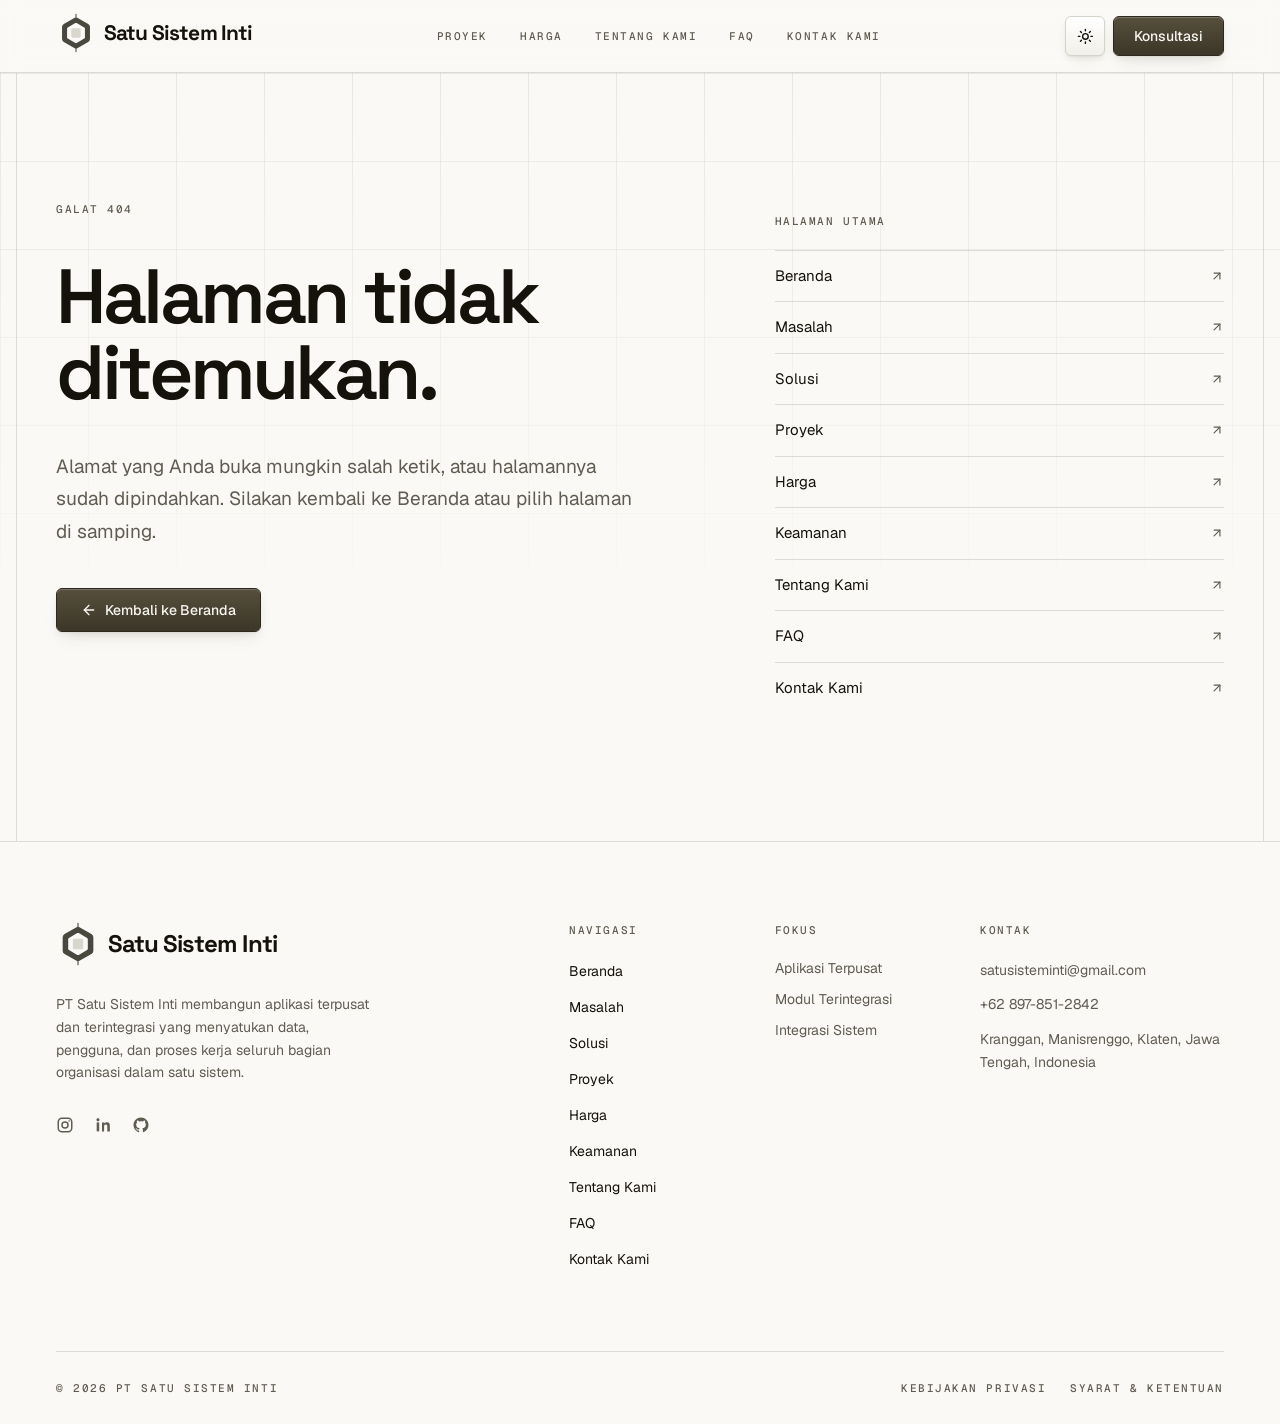
==== commit 526423aa: "update" ====
--- a/index.html
+++ b/index.html
@@ -1,4 +1,4 @@
-<!DOCTYPE html><html lang="id"><head><title data-rh="true">PT Satu Sistem Inti - Satu Inti untuk Seluruh Sistem Organisasi Anda</title><meta data-rh="true" name="description" content="PT Satu Sistem Inti membangun aplikasi terpusat dan terintegrasi yang menyatukan data, pengguna, dan proses kerja seluruh bagian organisasi dalam satu sistem."><meta data-rh="true" property="og:type" content="website"><meta data-rh="true" property="og:site_name" content="PT Satu Sistem Inti"><meta data-rh="true" property="og:title" content="PT Satu Sistem Inti - Satu Inti untuk Seluruh Sistem Organisasi Anda"><meta data-rh="true" property="og:description" content="PT Satu Sistem Inti membangun aplikasi terpusat dan terintegrasi yang menyatukan data, pengguna, dan proses kerja seluruh bagian organisasi dalam satu sistem."><meta data-rh="true" property="og:url" content="https://satusisteminti.github.io/"><meta data-rh="true" property="og:locale" content="id_ID"><meta data-rh="true" name="twitter:card" content="summary"><meta data-rh="true" name="twitter:title" content="PT Satu Sistem Inti - Satu Inti untuk Seluruh Sistem Organisasi Anda"><meta data-rh="true" name="twitter:description" content="PT Satu Sistem Inti membangun aplikasi terpusat dan terintegrasi yang menyatukan data, pengguna, dan proses kerja seluruh bagian organisasi dalam satu sistem."><link data-rh="true" rel="canonical" href="https://satusisteminti.github.io/">
+<!DOCTYPE html><html lang="id"><head><title data-rh="true">PT Satu Sistem Inti - Satu Inti untuk Seluruh Sistem Organisasi Anda</title><meta data-rh="true" name="description" content="PT Satu Sistem Inti membangun aplikasi terpusat dan terintegrasi yang menyatukan data, pengguna, dan proses kerja seluruh bagian organisasi dalam satu sistem."><meta data-rh="true" property="og:type" content="website"><meta data-rh="true" property="og:site_name" content="PT Satu Sistem Inti"><meta data-rh="true" property="og:title" content="PT Satu Sistem Inti - Satu Inti untuk Seluruh Sistem Organisasi Anda"><meta data-rh="true" property="og:description" content="PT Satu Sistem Inti membangun aplikasi terpusat dan terintegrasi yang menyatukan data, pengguna, dan proses kerja seluruh bagian organisasi dalam satu sistem."><meta data-rh="true" property="og:url" content="https://1sisi.com/"><meta data-rh="true" property="og:locale" content="id_ID"><meta data-rh="true" name="twitter:card" content="summary"><meta data-rh="true" name="twitter:title" content="PT Satu Sistem Inti - Satu Inti untuk Seluruh Sistem Organisasi Anda"><meta data-rh="true" name="twitter:description" content="PT Satu Sistem Inti membangun aplikasi terpusat dan terintegrasi yang menyatukan data, pengguna, dan proses kerja seluruh bagian organisasi dalam satu sistem."><link data-rh="true" rel="canonical" href="https://1sisi.com/">
     <meta charset="UTF-8">
     <!-- Favicon: SVG mengikuti tema sistem (media query di dalam berkasnya);
          PNG & ICO sebagai cadangan browser lama. Dibuat oleh
@@ -31,12 +31,12 @@
         }, 2500)
       })()
     </script>
-    <script type="module" crossorigin="" src="/assets/app-DDJKBkak.js"></script>
+    <script type="module" crossorigin="" src="/assets/app-BEq3kJk9.js"></script>
     <link rel="stylesheet" crossorigin="" href="/assets/app-eGjro98G.css">
   <link rel="preload" as="font" type="font/woff2" href="/assets/geist-cyrillic-ext-wght-normal-DjL33-gN.woff2" crossorigin=""><link rel="preload" as="font" type="font/woff2" href="/assets/geist-cyrillic-wght-normal-BEAKL7Jp.woff2" crossorigin=""><link rel="preload" as="font" type="font/woff2" href="/assets/geist-vietnamese-wght-normal-6IgcOCM7.woff2" crossorigin=""><link rel="preload" as="font" type="font/woff2" href="/assets/geist-latin-ext-wght-normal-DC-KSUi6.woff2" crossorigin=""><link rel="preload" as="font" type="font/woff2" href="/assets/geist-latin-wght-normal-BgDaEnEv.woff2" crossorigin=""><link rel="preload" as="font" type="font/woff2" href="/assets/geist-mono-cyrillic-ext-wght-normal-X_5orZeX.woff2" crossorigin=""><link rel="preload" as="font" type="font/woff2" href="/assets/geist-mono-cyrillic-wght-normal-DiZS0aHC.woff2" crossorigin=""><link rel="preload" as="font" type="font/woff2" href="/assets/geist-mono-symbols2-wght-normal-CO5SzqOn.woff2" crossorigin=""><link rel="preload" as="font" type="font/woff2" href="/assets/geist-mono-vietnamese-wght-normal-DadHysG0.woff2" crossorigin=""><link rel="preload" as="font" type="font/woff2" href="/assets/geist-mono-latin-ext-wght-normal-Bwz-egvJ.woff2" crossorigin=""><link rel="preload" as="font" type="font/woff2" href="/assets/geist-mono-latin-wght-normal-XN7g48iV.woff2" crossorigin=""><link rel="preload" as="font" type="font/woff2" href="/assets/space-grotesk-vietnamese-wght-normal-D0rl6rjA.woff2" crossorigin=""><link rel="preload" as="font" type="font/woff2" href="/assets/space-grotesk-latin-ext-wght-normal-D9tNdqV9.woff2" crossorigin=""><link rel="preload" as="font" type="font/woff2" href="/assets/space-grotesk-latin-wght-normal-BhU9QXUp.woff2" crossorigin=""></head>
   <body>
     <div id="root" data-server-rendered="true"><div class="flex min-h-screen flex-col"><header class="sticky top-0 z-50 w-full border-b border-[var(--hairline)] bg-background/85 backdrop-blur supports-[backdrop-filter]:bg-background/70"><div class="mx-auto w-full max-w-[78rem] px-5 sm:px-8 lg:px-10"><div class="flex h-[4.5rem] items-center justify-between gap-6"><a aria-label="Beranda" aria-current="page" class="shrink-0 active" href="/"><span class="inline-flex items-center gap-2"><svg viewBox="-240 -240 480 480" aria-hidden="true" class="shrink-0 size-10"><g stroke-width="12" stroke-linecap="round" class="stroke-[#48483E] dark:stroke-[#D9D9D1]"><line x1="0" y1="-225" x2="0" y2="-163.41"></line><line x1="0" y1="225" x2="0" y2="163.41"></line></g><path d="M21.00 -181.29L146.50 -108.83A42 42 0 0 1 167.50 -72.46L167.50 72.46A42 42 0 0 1 146.50 108.83L21.00 181.29A42 42 0 0 1 -21.00 181.29L-146.50 108.83A42 42 0 0 1 -167.50 72.46L-167.50 -72.46A42 42 0 0 1 -146.50 -108.83L-21.00 -181.29A42 42 0 0 1 21.00 -181.29ZM8.00 -118.93L99.00 -66.40A16 16 0 0 1 107.00 -52.54L107.00 52.54A16 16 0 0 1 99.00 66.40L8.00 118.93A16 16 0 0 1 -8.00 118.93L-99.00 66.40A16 16 0 0 1 -107.00 52.54L-107.00 -52.54A16 16 0 0 1 -99.00 -66.40L-8.00 -118.93A16 16 0 0 1 8.00 -118.93Z" fill-rule="evenodd" class="fill-[#48483E] dark:fill-[#D9D9D1]"></path><rect x="-56" y="-56" width="112" height="112" rx="10" class="fill-[#D9D6CD] dark:fill-[#46463C]"></rect></svg><span class="font-display font-bold tracking-[-0.04em] text-[1.3125rem]">Satu Sistem Inti</span></span></a><nav class="hidden items-center gap-8 lg:flex"><a class="meta transition-colors hover:text-foreground text-muted-foreground" href="/proyek">Proyek</a><a class="meta transition-colors hover:text-foreground text-muted-foreground" href="/harga">Harga</a><a class="meta transition-colors hover:text-foreground text-muted-foreground" href="/tentang-kami">Tentang Kami</a><a class="meta transition-colors hover:text-foreground text-muted-foreground" href="/faq">FAQ</a><a class="meta transition-colors hover:text-foreground text-muted-foreground" href="/kontak-kami">Kontak Kami</a></nav><div class="flex items-center gap-2"><button data-slot="button" data-variant="neu" data-size="icon" class="group/button inline-flex shrink-0 items-center justify-center rounded-lg border border-transparent bg-clip-padding text-sm font-medium whitespace-nowrap transition-all outline-none select-none focus-visible:border-ring focus-visible:ring-3 focus-visible:ring-ring/50 active:not-aria-[haspopup]:translate-y-px disabled:pointer-events-none disabled:opacity-50 aria-invalid:border-destructive aria-invalid:ring-3 aria-invalid:ring-destructive/20 dark:aria-invalid:border-destructive/50 dark:aria-invalid:ring-destructive/40 [&amp;_svg]:pointer-events-none [&amp;_svg]:shrink-0 [&amp;_svg:not([class*='size-'])]:size-4 neu text-foreground hover:text-foreground size-10" type="button" title="Ubah mode terang / gelap" aria-label="Ubah mode terang / gelap"><svg xmlns="http://www.w3.org/2000/svg" width="24" height="24" viewBox="0 0 24 24" fill="none" stroke="currentColor" stroke-width="2" stroke-linecap="round" stroke-linejoin="round" class="lucide lucide-sun size-[1.05rem] dark:hidden" aria-hidden="true"><circle cx="12" cy="12" r="4"></circle><path d="M12 2v2"></path><path d="M12 20v2"></path><path d="m4.93 4.93 1.41 1.41"></path><path d="m17.66 17.66 1.41 1.41"></path><path d="M2 12h2"></path><path d="M20 12h2"></path><path d="m6.34 17.66-1.41 1.41"></path><path d="m19.07 4.93-1.41 1.41"></path></svg><svg xmlns="http://www.w3.org/2000/svg" width="24" height="24" viewBox="0 0 24 24" fill="none" stroke="currentColor" stroke-width="2" stroke-linecap="round" stroke-linejoin="round" class="lucide lucide-moon hidden size-[1.05rem] dark:block" aria-hidden="true"><path d="M20.985 12.486a9 9 0 1 1-9.473-9.472c.405-.022.617.46.402.803a6 6 0 0 0 8.268 8.268c.344-.215.825-.004.803.401"></path></svg></button><a data-slot="button" data-variant="neu-primary" data-size="default" class="group/button shrink-0 items-center justify-center rounded-lg border border-transparent bg-clip-padding font-medium whitespace-nowrap transition-all outline-none select-none focus-visible:border-ring focus-visible:ring-3 focus-visible:ring-ring/50 active:not-aria-[haspopup]:translate-y-px disabled:pointer-events-none disabled:opacity-50 aria-invalid:border-destructive aria-invalid:ring-3 aria-invalid:ring-destructive/20 dark:aria-invalid:border-destructive/50 dark:aria-invalid:ring-destructive/40 [&amp;_svg]:pointer-events-none [&amp;_svg]:shrink-0 [&amp;_svg:not([class*='size-'])]:size-4 neu-primary text-primary-foreground gap-1.5 has-data-[icon=inline-end]:pr-2 has-data-[icon=inline-start]:pl-2 hidden h-10 px-5 text-sm lg:inline-flex" href="/kontak-kami#formulir">Konsultasi</a><button data-slot="sheet-trigger" data-variant="neu" data-size="icon" class="group/button inline-flex shrink-0 items-center justify-center rounded-lg border border-transparent bg-clip-padding text-sm font-medium whitespace-nowrap transition-all outline-none select-none focus-visible:border-ring focus-visible:ring-3 focus-visible:ring-ring/50 active:not-aria-[haspopup]:translate-y-px disabled:pointer-events-none disabled:opacity-50 aria-invalid:border-destructive aria-invalid:ring-3 aria-invalid:ring-destructive/20 dark:aria-invalid:border-destructive/50 dark:aria-invalid:ring-destructive/40 [&amp;_svg]:pointer-events-none [&amp;_svg]:shrink-0 [&amp;_svg:not([class*='size-'])]:size-4 neu text-foreground hover:text-foreground size-10 lg:hidden" aria-label="Buka menu" type="button" aria-haspopup="dialog" aria-expanded="false" data-state="closed"><svg xmlns="http://www.w3.org/2000/svg" width="24" height="24" viewBox="0 0 24 24" fill="none" stroke="currentColor" stroke-width="2" stroke-linecap="round" stroke-linejoin="round" class="lucide lucide-menu size-[1.05rem]" aria-hidden="true"><path d="M4 5h16"></path><path d="M4 12h16"></path><path d="M4 19h16"></path></svg></button></div></div></div></header><main class="relative flex-1"><div><section class="relative overflow-hidden"><div aria-hidden="true" class="bg-hairgrid pointer-events-none absolute inset-0 opacity-50 [mask-image:linear-gradient(to_bottom,black,transparent_60%)]"></div><div class="mx-auto w-full max-w-[78rem] px-5 sm:px-8 lg:px-10 relative"><div data-anim="hero" class="rule-b flex flex-wrap items-baseline justify-between gap-x-10 gap-y-2 py-5"><p class="meta">PT Satu Sistem Inti</p><p class="meta text-muted-foreground">Klaten, Jawa Tengah</p><p class="meta text-muted-foreground">Berdiri September 2026</p></div></div><div class="relative"><svg viewBox="0 0 1680 720" aria-hidden="true" class="pointer-events-none absolute bottom-0 left-1/2 h-[26rem] w-auto max-w-none -translate-x-[64.2857%] [mask-composite:intersect] [mask-image:linear-gradient(to_bottom,transparent,black_18%,black_82%,transparent),linear-gradient(to_right,rgb(0_0_0/0.25),black_55%)] lg:top-0 lg:left-[calc(50%+20rem)] lg:h-full"><defs><filter id="ct-glow" x="-50%" y="-50%" width="200%" height="200%"><feGaussianBlur stdDeviation="3" result="b"></feGaussianBlur><feMerge><feMergeNode in="b"></feMergeNode><feMergeNode in="SourceGraphic"></feMergeNode></feMerge></filter><radialGradient id="ct-halo"><stop offset="0%" style="stop-color:var(--primary);stop-opacity:0.32"></stop><stop offset="100%" style="stop-color:var(--primary);stop-opacity:0"></stop></radialGradient><path id="ct-r-0" d="M1140.0 312.0 L1173.6 312.0 L1250.4 235.2 L1664.0 235.2"></path><path id="ct-r-1" d="M1140.0 324.0 L1171.2 324.0 L1228.8 266.4 L1442.1 266.4"></path><path id="ct-r-2" d="M1140.0 336.0 L1168.8 336.0 L1207.2 297.6 L1570.6 297.6"></path><path id="ct-r-3" d="M1140.0 348.0 L1166.4 348.0 L1185.6 328.8 L1372.0 328.8"></path><path id="ct-r-4" d="M1140.0 360.0 L1164.0 360.0 L1164.0 360.0 L1629.0 360.0"></path><path id="ct-r-5" d="M1140.0 372.0 L1166.4 372.0 L1185.6 391.2 L1488.8 391.2"></path><path id="ct-r-6" d="M1140.0 384.0 L1168.8 384.0 L1207.2 422.4 L1593.9 422.4"></path><path id="ct-r-7" d="M1140.0 396.0 L1171.2 396.0 L1228.8 453.6 L1407.0 453.6"></path><path id="ct-r-8" d="M1140.0 408.0 L1173.6 408.0 L1250.4 484.8 L1664.0 484.8"></path><path id="ct-l-0" d="M1020.0 312.0 L986.4 312.0 L717.6 43.2 L179.5 43.2"></path><path id="ct-l-1" d="M1020.0 324.0 L988.8 324.0 L787.2 122.4 L544.0 122.4"></path><path id="ct-l-2" d="M1020.0 336.0 L991.2 336.0 L856.8 201.6 L72.3 201.6"></path><path id="ct-l-3" d="M1020.0 348.0 L993.6 348.0 L926.4 280.8 L329.6 280.8"></path><path id="ct-l-4" d="M1020.0 360.0 L996.0 360.0 L996.0 360.0 L136.6 360.0"></path><path id="ct-l-5" d="M1020.0 372.0 L993.6 372.0 L926.4 439.2 L479.7 439.2"></path><path id="ct-l-6" d="M1020.0 384.0 L991.2 384.0 L856.8 518.4 L8.0 518.4"></path><path id="ct-l-7" d="M1020.0 396.0 L988.8 396.0 L787.2 597.6 L8.0 597.6"></path><path id="ct-l-8" d="M1020.0 408.0 L986.4 408.0 L717.6 676.8 L415.4 676.8"></path><path id="ct-u-0" d="M1032.0 300.0 L1032.0 266.4 L926.4 160.8 L926.4 34.8"></path><path id="ct-u-1" d="M1044.0 300.0 L1044.0 268.8 L964.8 189.6 L964.8 117.8"></path><path id="ct-u-2" d="M1056.0 300.0 L1056.0 271.2 L1003.2 218.4 L1003.2 55.5"></path><path id="ct-u-3" d="M1068.0 300.0 L1068.0 273.6 L1041.6 247.2 L1041.6 166.2"></path><path id="ct-u-4" d="M1080.0 300.0 L1080.0 276.0 L1080.0 276.0 L1080.0 14.0"></path><path id="ct-u-5" d="M1092.0 300.0 L1092.0 273.6 L1118.4 247.2 L1118.4 14.0"></path><path id="ct-u-6" d="M1104.0 300.0 L1104.0 271.2 L1156.8 218.4 L1156.8 145.5"></path><path id="ct-u-7" d="M1116.0 300.0 L1116.0 268.8 L1195.2 189.6 L1195.2 69.4"></path><path id="ct-u-8" d="M1128.0 300.0 L1128.0 266.4 L1233.6 160.8 L1233.6 136.8"></path><path id="ct-d-0" d="M1032.0 420.0 L1032.0 453.6 L926.4 559.2 L926.4 664.5"></path><path id="ct-d-1" d="M1044.0 420.0 L1044.0 451.2 L964.8 530.4 L964.8 554.4"></path><path id="ct-d-2" d="M1056.0 420.0 L1056.0 448.8 L1003.2 501.6 L1003.2 706.0"></path><path id="ct-d-3" d="M1068.0 420.0 L1068.0 446.4 L1041.6 472.8 L1041.6 706.0"></path><path id="ct-d-4" d="M1080.0 420.0 L1080.0 444.0 L1080.0 444.0 L1080.0 574.5"></path><path id="ct-d-5" d="M1092.0 420.0 L1092.0 446.4 L1118.4 472.8 L1118.4 650.6"></path><path id="ct-d-6" d="M1104.0 420.0 L1104.0 448.8 L1156.8 501.6 L1156.8 533.0"></path><path id="ct-d-7" d="M1116.0 420.0 L1116.0 451.2 L1195.2 530.4 L1195.2 685.2"></path><path id="ct-d-8" d="M1128.0 420.0 L1128.0 453.6 L1233.6 559.2 L1233.6 602.2"></path></defs><g class="ct-chip-fade opacity-35 dark:opacity-100"><circle cx="1080" cy="360" r="260" fill="url(#ct-halo)" class="flow-pulse"></circle></g><g fill="none" stroke-width="1.25" class="stroke-foreground/25"><path d="M1140.0 312.0 L1173.6 312.0 L1250.4 235.2 L1664.0 235.2" pathLength="1" class="ct-draw" style="--i:4"></path><path d="M1140.0 324.0 L1171.2 324.0 L1228.8 266.4 L1442.1 266.4" pathLength="1" class="ct-draw" style="--i:3"></path><path d="M1140.0 336.0 L1168.8 336.0 L1207.2 297.6 L1570.6 297.6" pathLength="1" class="ct-draw" style="--i:2"></path><path d="M1140.0 348.0 L1166.4 348.0 L1185.6 328.8 L1372.0 328.8" pathLength="1" class="ct-draw" style="--i:1"></path><path d="M1140.0 360.0 L1164.0 360.0 L1164.0 360.0 L1629.0 360.0" pathLength="1" class="ct-draw" style="--i:0"></path><path d="M1140.0 372.0 L1166.4 372.0 L1185.6 391.2 L1488.8 391.2" pathLength="1" class="ct-draw" style="--i:1"></path><path d="M1140.0 384.0 L1168.8 384.0 L1207.2 422.4 L1593.9 422.4" pathLength="1" class="ct-draw" style="--i:2"></path><path d="M1140.0 396.0 L1171.2 396.0 L1228.8 453.6 L1407.0 453.6" pathLength="1" class="ct-draw" style="--i:3"></path><path d="M1140.0 408.0 L1173.6 408.0 L1250.4 484.8 L1664.0 484.8" pathLength="1" class="ct-draw" style="--i:4"></path><path d="M1020.0 312.0 L986.4 312.0 L717.6 43.2 L179.5 43.2" pathLength="1" class="ct-draw" style="--i:4"></path><path d="M1020.0 324.0 L988.8 324.0 L787.2 122.4 L544.0 122.4" pathLength="1" class="ct-draw" style="--i:3"></path><path d="M1020.0 336.0 L991.2 336.0 L856.8 201.6 L72.3 201.6" pathLength="1" class="ct-draw" style="--i:2"></path><path d="M1020.0 348.0 L993.6 348.0 L926.4 280.8 L329.6 280.8" pathLength="1" class="ct-draw" style="--i:1"></path><path d="M1020.0 360.0 L996.0 360.0 L996.0 360.0 L136.6 360.0" pathLength="1" class="ct-draw" style="--i:0"></path><path d="M1020.0 372.0 L993.6 372.0 L926.4 439.2 L479.7 439.2" pathLength="1" class="ct-draw" style="--i:1"></path><path d="M1020.0 384.0 L991.2 384.0 L856.8 518.4 L8.0 518.4" pathLength="1" class="ct-draw" style="--i:2"></path><path d="M1020.0 396.0 L988.8 396.0 L787.2 597.6 L8.0 597.6" pathLength="1" class="ct-draw" style="--i:3"></path><path d="M1020.0 408.0 L986.4 408.0 L717.6 676.8 L415.4 676.8" pathLength="1" class="ct-draw" style="--i:4"></path><path d="M1032.0 300.0 L1032.0 266.4 L926.4 160.8 L926.4 34.8" pathLength="1" class="ct-draw" style="--i:4"></path><path d="M1044.0 300.0 L1044.0 268.8 L964.8 189.6 L964.8 117.8" pathLength="1" class="ct-draw" style="--i:3"></path><path d="M1056.0 300.0 L1056.0 271.2 L1003.2 218.4 L1003.2 55.5" pathLength="1" class="ct-draw" style="--i:2"></path><path d="M1068.0 300.0 L1068.0 273.6 L1041.6 247.2 L1041.6 166.2" pathLength="1" class="ct-draw" style="--i:1"></path><path d="M1080.0 300.0 L1080.0 276.0 L1080.0 276.0 L1080.0 14.0" pathLength="1" class="ct-draw" style="--i:0"></path><path d="M1092.0 300.0 L1092.0 273.6 L1118.4 247.2 L1118.4 14.0" pathLength="1" class="ct-draw" style="--i:1"></path><path d="M1104.0 300.0 L1104.0 271.2 L1156.8 218.4 L1156.8 145.5" pathLength="1" class="ct-draw" style="--i:2"></path><path d="M1116.0 300.0 L1116.0 268.8 L1195.2 189.6 L1195.2 69.4" pathLength="1" class="ct-draw" style="--i:3"></path><path d="M1128.0 300.0 L1128.0 266.4 L1233.6 160.8 L1233.6 136.8" pathLength="1" class="ct-draw" style="--i:4"></path><path d="M1032.0 420.0 L1032.0 453.6 L926.4 559.2 L926.4 664.5" pathLength="1" class="ct-draw" style="--i:4"></path><path d="M1044.0 420.0 L1044.0 451.2 L964.8 530.4 L964.8 554.4" pathLength="1" class="ct-draw" style="--i:3"></path><path d="M1056.0 420.0 L1056.0 448.8 L1003.2 501.6 L1003.2 706.0" pathLength="1" class="ct-draw" style="--i:2"></path><path d="M1068.0 420.0 L1068.0 446.4 L1041.6 472.8 L1041.6 706.0" pathLength="1" class="ct-draw" style="--i:1"></path><path d="M1080.0 420.0 L1080.0 444.0 L1080.0 444.0 L1080.0 574.5" pathLength="1" class="ct-draw" style="--i:0"></path><path d="M1092.0 420.0 L1092.0 446.4 L1118.4 472.8 L1118.4 650.6" pathLength="1" class="ct-draw" style="--i:1"></path><path d="M1104.0 420.0 L1104.0 448.8 L1156.8 501.6 L1156.8 533.0" pathLength="1" class="ct-draw" style="--i:2"></path><path d="M1116.0 420.0 L1116.0 451.2 L1195.2 530.4 L1195.2 685.2" pathLength="1" class="ct-draw" style="--i:3"></path><path d="M1128.0 420.0 L1128.0 453.6 L1233.6 559.2 L1233.6 602.2" pathLength="1" class="ct-draw" style="--i:4"></path></g><g fill="none" stroke-width="1.25" class="ct-after stroke-primary/60"><path d="M1140.0 312.0 L1173.6 312.0 L1250.4 235.2 L1664.0 235.2" class="flow-dash flow-dash-in"></path><path d="M1140.0 324.0 L1171.2 324.0 L1228.8 266.4 L1442.1 266.4" class="flow-dash flow-dash-in"></path><path d="M1140.0 336.0 L1168.8 336.0 L1207.2 297.6 L1570.6 297.6" class="flow-dash flow-dash-in"></path><path d="M1140.0 348.0 L1166.4 348.0 L1185.6 328.8 L1372.0 328.8" class="flow-dash flow-dash-in"></path><path d="M1140.0 360.0 L1164.0 360.0 L1164.0 360.0 L1629.0 360.0" class="flow-dash flow-dash-in"></path><path d="M1140.0 372.0 L1166.4 372.0 L1185.6 391.2 L1488.8 391.2" class="flow-dash flow-dash-in"></path><path d="M1140.0 384.0 L1168.8 384.0 L1207.2 422.4 L1593.9 422.4" class="flow-dash flow-dash-in"></path><path d="M1140.0 396.0 L1171.2 396.0 L1228.8 453.6 L1407.0 453.6" class="flow-dash flow-dash-in"></path><path d="M1140.0 408.0 L1173.6 408.0 L1250.4 484.8 L1664.0 484.8" class="flow-dash flow-dash-in"></path><path d="M1020.0 312.0 L986.4 312.0 L717.6 43.2 L179.5 43.2" class="flow-dash flow-dash-in"></path><path d="M1020.0 324.0 L988.8 324.0 L787.2 122.4 L544.0 122.4" class="flow-dash flow-dash-in"></path><path d="M1020.0 336.0 L991.2 336.0 L856.8 201.6 L72.3 201.6" class="flow-dash flow-dash-in"></path><path d="M1020.0 348.0 L993.6 348.0 L926.4 280.8 L329.6 280.8" class="flow-dash flow-dash-in"></path><path d="M1020.0 360.0 L996.0 360.0 L996.0 360.0 L136.6 360.0" class="flow-dash flow-dash-in"></path><path d="M1020.0 372.0 L993.6 372.0 L926.4 439.2 L479.7 439.2" class="flow-dash flow-dash-in"></path><path d="M1020.0 384.0 L991.2 384.0 L856.8 518.4 L8.0 518.4" class="flow-dash flow-dash-in"></path><path d="M1020.0 396.0 L988.8 396.0 L787.2 597.6 L8.0 597.6" class="flow-dash flow-dash-in"></path><path d="M1020.0 408.0 L986.4 408.0 L717.6 676.8 L415.4 676.8" class="flow-dash flow-dash-in"></path><path d="M1032.0 300.0 L1032.0 266.4 L926.4 160.8 L926.4 34.8" class="flow-dash flow-dash-in"></path><path d="M1044.0 300.0 L1044.0 268.8 L964.8 189.6 L964.8 117.8" class="flow-dash flow-dash-in"></path><path d="M1056.0 300.0 L1056.0 271.2 L1003.2 218.4 L1003.2 55.5" class="flow-dash flow-dash-in"></path><path d="M1068.0 300.0 L1068.0 273.6 L1041.6 247.2 L1041.6 166.2" class="flow-dash flow-dash-in"></path><path d="M1080.0 300.0 L1080.0 276.0 L1080.0 276.0 L1080.0 14.0" class="flow-dash flow-dash-in"></path><path d="M1092.0 300.0 L1092.0 273.6 L1118.4 247.2 L1118.4 14.0" class="flow-dash flow-dash-in"></path><path d="M1104.0 300.0 L1104.0 271.2 L1156.8 218.4 L1156.8 145.5" class="flow-dash flow-dash-in"></path><path d="M1116.0 300.0 L1116.0 268.8 L1195.2 189.6 L1195.2 69.4" class="flow-dash flow-dash-in"></path><path d="M1128.0 300.0 L1128.0 266.4 L1233.6 160.8 L1233.6 136.8" class="flow-dash flow-dash-in"></path><path d="M1032.0 420.0 L1032.0 453.6 L926.4 559.2 L926.4 664.5" class="flow-dash flow-dash-in"></path><path d="M1044.0 420.0 L1044.0 451.2 L964.8 530.4 L964.8 554.4" class="flow-dash flow-dash-in"></path><path d="M1056.0 420.0 L1056.0 448.8 L1003.2 501.6 L1003.2 706.0" class="flow-dash flow-dash-in"></path><path d="M1068.0 420.0 L1068.0 446.4 L1041.6 472.8 L1041.6 706.0" class="flow-dash flow-dash-in"></path><path d="M1080.0 420.0 L1080.0 444.0 L1080.0 444.0 L1080.0 574.5" class="flow-dash flow-dash-in"></path><path d="M1092.0 420.0 L1092.0 446.4 L1118.4 472.8 L1118.4 650.6" class="flow-dash flow-dash-in"></path><path d="M1104.0 420.0 L1104.0 448.8 L1156.8 501.6 L1156.8 533.0" class="flow-dash flow-dash-in"></path><path d="M1116.0 420.0 L1116.0 451.2 L1195.2 530.4 L1195.2 685.2" class="flow-dash flow-dash-in"></path><path d="M1128.0 420.0 L1128.0 453.6 L1233.6 559.2 L1233.6 602.2" class="flow-dash flow-dash-in"></path></g><g class="ct-after fill-background stroke-foreground/35"><circle cx="1664" cy="235.2" r="4"></circle><circle cx="1442.08" cy="266.4" r="2.75"></circle><circle cx="1570.56" cy="297.6" r="4"></circle><circle cx="1372" cy="328.8" r="2.75"></circle><circle cx="1628.96" cy="360" r="4"></circle><circle cx="1488.8" cy="391.2" r="2.75"></circle><circle cx="1593.92" cy="422.4" r="4"></circle><circle cx="1407.04" cy="453.6" r="2.75"></circle><circle cx="1664" cy="484.8" r="4"></circle><circle cx="179.51999999999998" cy="43.200000000000045" r="2.75"></circle><circle cx="544" cy="122.4" r="4"></circle><circle cx="72.32000000000005" cy="201.60000000000002" r="2.75"></circle><circle cx="329.6" cy="280.8" r="4"></circle><circle cx="136.64" cy="360" r="2.75"></circle><circle cx="479.67999999999995" cy="439.2" r="4"></circle><circle cx="8" cy="518.4" r="2.75"></circle><circle cx="8" cy="597.6" r="4"></circle><circle cx="415.36" cy="676.8" r="2.75"></circle><circle cx="926.4" cy="34.75999999999999" r="4"></circle><circle cx="964.8" cy="117.80000000000001" r="2.75"></circle><circle cx="1003.2" cy="55.51999999999998" r="4"></circle><circle cx="1041.6" cy="166.23999999999998" r="2.75"></circle><circle cx="1080" cy="14" r="4"></circle><circle cx="1118.4" cy="14" r="2.75"></circle><circle cx="1156.8" cy="145.48" r="4"></circle><circle cx="1195.2" cy="69.36000000000001" r="2.75"></circle><circle cx="1233.6" cy="136.8" r="4"></circle><circle cx="926.4" cy="664.48" r="2.75"></circle><circle cx="964.8" cy="554.4" r="4"></circle><circle cx="1003.2" cy="706" r="2.75"></circle><circle cx="1041.6" cy="706" r="4"></circle><circle cx="1080" cy="574.52" r="2.75"></circle><circle cx="1118.4" cy="650.64" r="4"></circle><circle cx="1156.8" cy="533" r="2.75"></circle><circle cx="1195.2" cy="685.24" r="4"></circle><circle cx="1233.6" cy="602.2" r="2.75"></circle></g><g class="ct-after flow-dot fill-primary" filter="url(#ct-glow)"><circle r="2.75" opacity="0"><set attributeName="opacity" to="1" begin="2.8s" fill="freeze"></set><animateMotion dur="2.4s" begin="2.8s" repeatCount="indefinite" keyPoints="1;0" keyTimes="0;1" calcMode="linear"><mpath href="#ct-r-0"></mpath></animateMotion></circle><circle r="2.75" opacity="0"><set attributeName="opacity" to="1" begin="4.55s" fill="freeze"></set><animateMotion dur="3.2s" begin="4.55s" repeatCount="indefinite" keyPoints="1;0" keyTimes="0;1" calcMode="linear"><mpath href="#ct-r-1"></mpath></animateMotion></circle><circle r="2.75" opacity="0"><set attributeName="opacity" to="1" begin="3.15s" fill="freeze"></set><animateMotion dur="4s" begin="3.15s" repeatCount="indefinite" keyPoints="1;0" keyTimes="0;1" calcMode="linear"><mpath href="#ct-r-2"></mpath></animateMotion></circle><circle r="2.75" opacity="0"><set attributeName="opacity" to="1" begin="4.8999999999999995s" fill="freeze"></set><animateMotion dur="2.8s" begin="4.8999999999999995s" repeatCount="indefinite" keyPoints="1;0" keyTimes="0;1" calcMode="linear"><mpath href="#ct-r-3"></mpath></animateMotion></circle><circle r="2.75" opacity="0"><set attributeName="opacity" to="1" begin="3.5s" fill="freeze"></set><animateMotion dur="3.6s" begin="3.5s" repeatCount="indefinite" keyPoints="1;0" keyTimes="0;1" calcMode="linear"><mpath href="#ct-r-4"></mpath></animateMotion></circle><circle r="2.75" opacity="0"><set attributeName="opacity" to="1" begin="5.25s" fill="freeze"></set><animateMotion dur="2.4s" begin="5.25s" repeatCount="indefinite" keyPoints="1;0" keyTimes="0;1" calcMode="linear"><mpath href="#ct-r-5"></mpath></animateMotion></circle><circle r="2.75" opacity="0"><set attributeName="opacity" to="1" begin="3.8499999999999996s" fill="freeze"></set><animateMotion dur="3.2s" begin="3.8499999999999996s" repeatCount="indefinite" keyPoints="1;0" keyTimes="0;1" calcMode="linear"><mpath href="#ct-r-6"></mpath></animateMotion></circle><circle r="2.75" opacity="0"><set attributeName="opacity" to="1" begin="5.6s" fill="freeze"></set><animateMotion dur="4s" begin="5.6s" repeatCount="indefinite" keyPoints="1;0" keyTimes="0;1" calcMode="linear"><mpath href="#ct-r-7"></mpath></animateMotion></circle><circle r="2.75" opacity="0"><set attributeName="opacity" to="1" begin="4.199999999999999s" fill="freeze"></set><animateMotion dur="2.8s" begin="4.199999999999999s" repeatCount="indefinite" keyPoints="1;0" keyTimes="0;1" calcMode="linear"><mpath href="#ct-r-8"></mpath></animateMotion></circle><circle r="2.75" opacity="0"><set attributeName="opacity" to="1" begin="3.5s" fill="freeze"></set><animateMotion dur="5.4s" begin="3.5s" repeatCount="indefinite" keyPoints="1;0" keyTimes="0;1" calcMode="linear"><mpath href="#ct-l-0"></mpath></animateMotion></circle><circle r="2.75" opacity="0"><set attributeName="opacity" to="1" begin="5.25s" fill="freeze"></set><animateMotion dur="4.2s" begin="5.25s" repeatCount="indefinite" keyPoints="1;0" keyTimes="0;1" calcMode="linear"><mpath href="#ct-l-1"></mpath></animateMotion></circle><circle r="2.75" opacity="0"><set attributeName="opacity" to="1" begin="3.8499999999999996s" fill="freeze"></set><animateMotion dur="5s" begin="3.8499999999999996s" repeatCount="indefinite" keyPoints="1;0" keyTimes="0;1" calcMode="linear"><mpath href="#ct-l-2"></mpath></animateMotion></circle><circle r="2.75" opacity="0"><set attributeName="opacity" to="1" begin="5.6s" fill="freeze"></set><animateMotion dur="5.800000000000001s" begin="5.6s" repeatCount="indefinite" keyPoints="1;0" keyTimes="0;1" calcMode="linear"><mpath href="#ct-l-3"></mpath></animateMotion></circle><circle r="2.75" opacity="0"><set attributeName="opacity" to="1" begin="4.199999999999999s" fill="freeze"></set><animateMotion dur="4.6000000000000005s" begin="4.199999999999999s" repeatCount="indefinite" keyPoints="1;0" keyTimes="0;1" calcMode="linear"><mpath href="#ct-l-4"></mpath></animateMotion></circle><circle r="2.75" opacity="0"><set attributeName="opacity" to="1" begin="2.8s" fill="freeze"></set><animateMotion dur="5.4s" begin="2.8s" repeatCount="indefinite" keyPoints="1;0" keyTimes="0;1" calcMode="linear"><mpath href="#ct-l-5"></mpath></animateMotion></circle><circle r="2.75" opacity="0"><set attributeName="opacity" to="1" begin="4.55s" fill="freeze"></set><animateMotion dur="4.2s" begin="4.55s" repeatCount="indefinite" keyPoints="1;0" keyTimes="0;1" calcMode="linear"><mpath href="#ct-l-6"></mpath></animateMotion></circle><circle r="2.75" opacity="0"><set attributeName="opacity" to="1" begin="3.15s" fill="freeze"></set><animateMotion dur="5s" begin="3.15s" repeatCount="indefinite" keyPoints="1;0" keyTimes="0;1" calcMode="linear"><mpath href="#ct-l-7"></mpath></animateMotion></circle><circle r="2.75" opacity="0"><set attributeName="opacity" to="1" begin="4.8999999999999995s" fill="freeze"></set><animateMotion dur="5.800000000000001s" begin="4.8999999999999995s" repeatCount="indefinite" keyPoints="1;0" keyTimes="0;1" calcMode="linear"><mpath href="#ct-l-8"></mpath></animateMotion></circle><circle r="2.75" opacity="0"><set attributeName="opacity" to="1" begin="4.199999999999999s" fill="freeze"></set><animateMotion dur="2.8s" begin="4.199999999999999s" repeatCount="indefinite" keyPoints="1;0" keyTimes="0;1" calcMode="linear"><mpath href="#ct-u-0"></mpath></animateMotion></circle><circle r="2.75" opacity="0"><set attributeName="opacity" to="1" begin="2.8s" fill="freeze"></set><animateMotion dur="3.6s" begin="2.8s" repeatCount="indefinite" keyPoints="1;0" keyTimes="0;1" calcMode="linear"><mpath href="#ct-u-1"></mpath></animateMotion></circle><circle r="2.75" opacity="0"><set attributeName="opacity" to="1" begin="4.55s" fill="freeze"></set><animateMotion dur="2.4s" begin="4.55s" repeatCount="indefinite" keyPoints="1;0" keyTimes="0;1" calcMode="linear"><mpath href="#ct-u-2"></mpath></animateMotion></circle><circle r="2.75" opacity="0"><set attributeName="opacity" to="1" begin="3.15s" fill="freeze"></set><animateMotion dur="3.2s" begin="3.15s" repeatCount="indefinite" keyPoints="1;0" keyTimes="0;1" calcMode="linear"><mpath href="#ct-u-3"></mpath></animateMotion></circle><circle r="2.75" opacity="0"><set attributeName="opacity" to="1" begin="4.8999999999999995s" fill="freeze"></set><animateMotion dur="4s" begin="4.8999999999999995s" repeatCount="indefinite" keyPoints="1;0" keyTimes="0;1" calcMode="linear"><mpath href="#ct-u-4"></mpath></animateMotion></circle><circle r="2.75" opacity="0"><set attributeName="opacity" to="1" begin="3.5s" fill="freeze"></set><animateMotion dur="2.8s" begin="3.5s" repeatCount="indefinite" keyPoints="1;0" keyTimes="0;1" calcMode="linear"><mpath href="#ct-u-5"></mpath></animateMotion></circle><circle r="2.75" opacity="0"><set attributeName="opacity" to="1" begin="5.25s" fill="freeze"></set><animateMotion dur="3.6s" begin="5.25s" repeatCount="indefinite" keyPoints="1;0" keyTimes="0;1" calcMode="linear"><mpath href="#ct-u-6"></mpath></animateMotion></circle><circle r="2.75" opacity="0"><set attributeName="opacity" to="1" begin="3.8499999999999996s" fill="freeze"></set><animateMotion dur="2.4s" begin="3.8499999999999996s" repeatCount="indefinite" keyPoints="1;0" keyTimes="0;1" calcMode="linear"><mpath href="#ct-u-7"></mpath></animateMotion></circle><circle r="2.75" opacity="0"><set attributeName="opacity" to="1" begin="5.6s" fill="freeze"></set><animateMotion dur="3.2s" begin="5.6s" repeatCount="indefinite" keyPoints="1;0" keyTimes="0;1" calcMode="linear"><mpath href="#ct-u-8"></mpath></animateMotion></circle><circle r="2.75" opacity="0"><set attributeName="opacity" to="1" begin="4.8999999999999995s" fill="freeze"></set><animateMotion dur="4s" begin="4.8999999999999995s" repeatCount="indefinite" keyPoints="1;0" keyTimes="0;1" calcMode="linear"><mpath href="#ct-d-0"></mpath></animateMotion></circle><circle r="2.75" opacity="0"><set attributeName="opacity" to="1" begin="3.5s" fill="freeze"></set><animateMotion dur="2.8s" begin="3.5s" repeatCount="indefinite" keyPoints="1;0" keyTimes="0;1" calcMode="linear"><mpath href="#ct-d-1"></mpath></animateMotion></circle><circle r="2.75" opacity="0"><set attributeName="opacity" to="1" begin="5.25s" fill="freeze"></set><animateMotion dur="3.6s" begin="5.25s" repeatCount="indefinite" keyPoints="1;0" keyTimes="0;1" calcMode="linear"><mpath href="#ct-d-2"></mpath></animateMotion></circle><circle r="2.75" opacity="0"><set attributeName="opacity" to="1" begin="3.8499999999999996s" fill="freeze"></set><animateMotion dur="2.4s" begin="3.8499999999999996s" repeatCount="indefinite" keyPoints="1;0" keyTimes="0;1" calcMode="linear"><mpath href="#ct-d-3"></mpath></animateMotion></circle><circle r="2.75" opacity="0"><set attributeName="opacity" to="1" begin="5.6s" fill="freeze"></set><animateMotion dur="3.2s" begin="5.6s" repeatCount="indefinite" keyPoints="1;0" keyTimes="0;1" calcMode="linear"><mpath href="#ct-d-4"></mpath></animateMotion></circle><circle r="2.75" opacity="0"><set attributeName="opacity" to="1" begin="4.199999999999999s" fill="freeze"></set><animateMotion dur="4s" begin="4.199999999999999s" repeatCount="indefinite" keyPoints="1;0" keyTimes="0;1" calcMode="linear"><mpath href="#ct-d-5"></mpath></animateMotion></circle><circle r="2.75" opacity="0"><set attributeName="opacity" to="1" begin="2.8s" fill="freeze"></set><animateMotion dur="2.8s" begin="2.8s" repeatCount="indefinite" keyPoints="1;0" keyTimes="0;1" calcMode="linear"><mpath href="#ct-d-6"></mpath></animateMotion></circle><circle r="2.75" opacity="0"><set attributeName="opacity" to="1" begin="4.55s" fill="freeze"></set><animateMotion dur="3.6s" begin="4.55s" repeatCount="indefinite" keyPoints="1;0" keyTimes="0;1" calcMode="linear"><mpath href="#ct-d-7"></mpath></animateMotion></circle><circle r="2.75" opacity="0"><set attributeName="opacity" to="1" begin="3.15s" fill="freeze"></set><animateMotion dur="2.4s" begin="3.15s" repeatCount="indefinite" keyPoints="1;0" keyTimes="0;1" calcMode="linear"><mpath href="#ct-d-8"></mpath></animateMotion></circle></g><g class="ct-chip"><g class="fill-foreground/55"><rect x="1140" y="310" width="8" height="4"></rect><rect x="1140" y="322" width="8" height="4"></rect><rect x="1140" y="334" width="8" height="4"></rect><rect x="1140" y="346" width="8" height="4"></rect><rect x="1140" y="358" width="8" height="4"></rect><rect x="1140" y="370" width="8" height="4"></rect><rect x="1140" y="382" width="8" height="4"></rect><rect x="1140" y="394" width="8" height="4"></rect><rect x="1140" y="406" width="8" height="4"></rect><rect x="1012" y="310" width="8" height="4"></rect><rect x="1012" y="322" width="8" height="4"></rect><rect x="1012" y="334" width="8" height="4"></rect><rect x="1012" y="346" width="8" height="4"></rect><rect x="1012" y="358" width="8" height="4"></rect><rect x="1012" y="370" width="8" height="4"></rect><rect x="1012" y="382" width="8" height="4"></rect><rect x="1012" y="394" width="8" height="4"></rect><rect x="1012" y="406" width="8" height="4"></rect><rect x="1030" y="292" width="4" height="8"></rect><rect x="1042" y="292" width="4" height="8"></rect><rect x="1054" y="292" width="4" height="8"></rect><rect x="1066" y="292" width="4" height="8"></rect><rect x="1078" y="292" width="4" height="8"></rect><rect x="1090" y="292" width="4" height="8"></rect><rect x="1102" y="292" width="4" height="8"></rect><rect x="1114" y="292" width="4" height="8"></rect><rect x="1126" y="292" width="4" height="8"></rect><rect x="1030" y="420" width="4" height="8"></rect><rect x="1042" y="420" width="4" height="8"></rect><rect x="1054" y="420" width="4" height="8"></rect><rect x="1066" y="420" width="4" height="8"></rect><rect x="1078" y="420" width="4" height="8"></rect><rect x="1090" y="420" width="4" height="8"></rect><rect x="1102" y="420" width="4" height="8"></rect><rect x="1114" y="420" width="4" height="8"></rect><rect x="1126" y="420" width="4" height="8"></rect></g><rect x="1020" y="300" width="120" height="120" rx="7" stroke-width="1.5" filter="url(#ct-glow)" class="fill-card stroke-primary"></rect><rect x="1044" y="324" width="72" height="72" rx="2" fill="none" class="stroke-foreground/20"></rect><rect x="1052" y="332" width="9" height="9" rx="1.5" class="fill-primary opacity-25"></rect><rect x="1063.5" y="332" width="9" height="9" rx="1.5" class="fill-primary opacity-25"></rect><rect x="1075" y="332" width="9" height="9" rx="1.5" class="fill-primary opacity-25"></rect><rect x="1086.5" y="332" width="9" height="9" rx="1.5" class="fill-primary opacity-25"></rect><rect x="1098" y="332" width="9" height="9" rx="1.5" class="fill-primary opacity-25"></rect><rect x="1052" y="343.5" width="9" height="9" rx="1.5" class="fill-primary opacity-25"></rect><rect x="1063.5" y="343.5" width="9" height="9" rx="1.5" class="fill-primary flow-pulse opacity-60"></rect><rect x="1075" y="343.5" width="9" height="9" rx="1.5" class="fill-primary flow-pulse opacity-60"></rect><rect x="1086.5" y="343.5" width="9" height="9" rx="1.5" class="fill-primary flow-pulse opacity-60"></rect><rect x="1098" y="343.5" width="9" height="9" rx="1.5" class="fill-primary opacity-25"></rect><rect x="1052" y="355" width="9" height="9" rx="1.5" class="fill-primary opacity-25"></rect><rect x="1063.5" y="355" width="9" height="9" rx="1.5" class="fill-primary flow-pulse opacity-60"></rect><rect x="1075" y="355" width="9" height="9" rx="1.5" class="fill-primary flow-pulse"></rect><rect x="1086.5" y="355" width="9" height="9" rx="1.5" class="fill-primary flow-pulse opacity-60"></rect><rect x="1098" y="355" width="9" height="9" rx="1.5" class="fill-primary opacity-25"></rect><rect x="1052" y="366.5" width="9" height="9" rx="1.5" class="fill-primary opacity-25"></rect><rect x="1063.5" y="366.5" width="9" height="9" rx="1.5" class="fill-primary flow-pulse opacity-60"></rect><rect x="1075" y="366.5" width="9" height="9" rx="1.5" class="fill-primary flow-pulse opacity-60"></rect><rect x="1086.5" y="366.5" width="9" height="9" rx="1.5" class="fill-primary flow-pulse opacity-60"></rect><rect x="1098" y="366.5" width="9" height="9" rx="1.5" class="fill-primary opacity-25"></rect><rect x="1052" y="378" width="9" height="9" rx="1.5" class="fill-primary opacity-25"></rect><rect x="1063.5" y="378" width="9" height="9" rx="1.5" class="fill-primary opacity-25"></rect><rect x="1075" y="378" width="9" height="9" rx="1.5" class="fill-primary opacity-25"></rect><rect x="1086.5" y="378" width="9" height="9" rx="1.5" class="fill-primary opacity-25"></rect><rect x="1098" y="378" width="9" height="9" rx="1.5" class="fill-primary opacity-25"></rect></g></svg><div class="mx-auto w-full max-w-[78rem] px-5 sm:px-8 lg:px-10 relative"><div class="pt-14 lg:grid lg:min-h-[32rem] lg:grid-cols-12 lg:items-center lg:pt-16 lg:pb-8"><div class="lg:col-span-7"><h1 data-anim="hero" class="display-xl max-w-[15ch] text-balance">Satu aplikasi<!-- --> <span class="display-mark">terpusat</span> untuk seluruh organisasi.</h1><p data-anim="hero" class="lead mt-9 max-w-lg text-pretty text-muted-foreground">Kami membangun aplikasi terpusat dan terintegrasi berdasarkan masalah yang dihadapi perusahaan dan institusi. Data, akun pengguna, dan proses kerja setiap bagian dikelola dalam satu sistem.</p><div data-anim="hero" class="mt-10 flex flex-wrap gap-3"><a data-slot="button" data-variant="neu-primary" data-size="default" class="group/button inline-flex shrink-0 items-center justify-center rounded-lg border border-transparent bg-clip-padding font-medium whitespace-nowrap transition-all outline-none select-none focus-visible:border-ring focus-visible:ring-3 focus-visible:ring-ring/50 active:not-aria-[haspopup]:translate-y-px disabled:pointer-events-none disabled:opacity-50 aria-invalid:border-destructive aria-invalid:ring-3 aria-invalid:ring-destructive/20 dark:aria-invalid:border-destructive/50 dark:aria-invalid:ring-destructive/40 [&amp;_svg]:pointer-events-none [&amp;_svg]:shrink-0 [&amp;_svg:not([class*='size-'])]:size-4 neu-primary text-primary-foreground has-data-[icon=inline-end]:pr-2 has-data-[icon=inline-start]:pl-2 h-11 gap-2 px-6 text-sm" href="/kontak-kami">Konsultasi gratis<svg xmlns="http://www.w3.org/2000/svg" width="24" height="24" viewBox="0 0 24 24" fill="none" stroke="currentColor" stroke-width="2" stroke-linecap="round" stroke-linejoin="round" class="lucide lucide-arrow-right size-4" aria-hidden="true"><path d="M5 12h14"></path><path d="m12 5 7 7-7 7"></path></svg></a><a href="#layanan" data-slot="button" data-variant="neu" data-size="default" class="group/button inline-flex shrink-0 items-center justify-center rounded-lg border border-transparent bg-clip-padding font-medium whitespace-nowrap transition-all outline-none select-none focus-visible:border-ring focus-visible:ring-3 focus-visible:ring-ring/50 active:not-aria-[haspopup]:translate-y-px disabled:pointer-events-none disabled:opacity-50 aria-invalid:border-destructive aria-invalid:ring-3 aria-invalid:ring-destructive/20 dark:aria-invalid:border-destructive/50 dark:aria-invalid:ring-destructive/40 [&amp;_svg]:pointer-events-none [&amp;_svg]:shrink-0 [&amp;_svg:not([class*='size-'])]:size-4 neu text-foreground hover:text-foreground gap-1.5 has-data-[icon=inline-end]:pr-2 has-data-[icon=inline-start]:pl-2 h-11 px-6 text-sm">Lihat solusi</a></div></div></div><div aria-hidden="true" class="h-80 lg:hidden"></div></div></div><div class="mx-auto w-full max-w-[78rem] px-5 sm:px-8 lg:px-10 relative"><ol data-anim="stagger" class="rule mt-6 grid grid-cols-1 divide-y divide-[var(--hairline)] sm:grid-cols-3 sm:divide-x sm:divide-y-0 lg:mt-10"><li data-anim-item="true" class="py-6 sm:px-8 sm:py-8 sm:first:pl-0 sm:last:pr-0"><p class="meta text-muted-foreground">01</p><p class="mt-3 text-base font-semibold">Aplikasi Terpusat</p><p class="mt-1.5 text-sm leading-relaxed text-pretty text-muted-foreground">Satu basis data · Satu akun (SSO) · Hak akses bertingkat</p></li><li data-anim-item="true" class="py-6 sm:px-8 sm:py-8 sm:first:pl-0 sm:last:pr-0"><p class="meta text-muted-foreground">02</p><p class="mt-3 text-base font-semibold">Modul Terintegrasi</p><p class="mt-1.5 text-sm leading-relaxed text-pretty text-muted-foreground">Tanpa input ganda · Alur kerja lintas bagian · Dasbor terpadu</p></li><li data-anim-item="true" class="py-6 sm:px-8 sm:py-8 sm:first:pl-0 sm:last:pr-0"><p class="meta text-muted-foreground">03</p><p class="mt-3 text-base font-semibold">Integrasi Sistem</p><p class="mt-1.5 text-sm leading-relaxed text-pretty text-muted-foreground">REST API &amp; webhook · Migrasi data · Transisi bertahap</p></li></ol></div></section><section class="relative py-20 sm:py-24 lg:py-32 surface-band border-t border-[var(--hairline)]"><div aria-hidden="true" class="mx-auto w-full max-w-[78rem] pointer-events-none absolute inset-x-0 top-0 hidden lg:block"><span aria-hidden="true" class="absolute top-0 size-[11px] -translate-y-1/2 left-0 -translate-x-1/2"><span class="absolute inset-x-0 top-1/2 h-px -translate-y-1/2 bg-foreground/35"></span><span class="absolute inset-y-0 left-1/2 w-px -translate-x-1/2 bg-foreground/35"></span></span><span aria-hidden="true" class="absolute top-0 size-[11px] -translate-y-1/2 right-0 translate-x-1/2"><span class="absolute inset-x-0 top-1/2 h-px -translate-y-1/2 bg-foreground/35"></span><span class="absolute inset-y-0 left-1/2 w-px -translate-x-1/2 bg-foreground/35"></span></span></div><div class="mx-auto w-full max-w-[78rem] px-5 sm:px-8 lg:px-10"><div data-anim="up" class="rule-b pb-10 lg:pb-14"><p class="meta text-muted-foreground">Permasalahan</p><div class="mt-6 grid gap-x-12 gap-y-6 lg:grid-cols-12 lg:gap-x-16"><h2 class="display-lg text-balance lg:col-span-7">Kendala yang sering muncul pada sistem yang terpisah</h2><div class="lg:col-span-5 lg:pt-2"><p class="text-[0.9375rem] leading-relaxed text-pretty text-muted-foreground">Banyak organisasi menggunakan beberapa aplikasi yang tidak saling terhubung. Berikut kondisi yang umum ditemui dan hasilnya setelah sistem disatukan.</p><div class="mt-6"><a class="inline-flex items-center gap-1.5 text-sm font-medium underline-offset-4 hover:underline" href="/masalah">Lihat semua masalah yang kami selesaikan<svg xmlns="http://www.w3.org/2000/svg" width="24" height="24" viewBox="0 0 24 24" fill="none" stroke="currentColor" stroke-width="2" stroke-linecap="round" stroke-linejoin="round" class="lucide lucide-arrow-up-right size-3.5" aria-hidden="true"><path d="M7 7h10v10"></path><path d="M7 17 17 7"></path></svg></a></div></div></div></div><figure data-anim="up" class="panel mt-12 overflow-hidden lg:mt-16"><div class="rule-b flex flex-wrap items-center justify-between gap-x-6 gap-y-1 px-4 py-3"><span class="font-mono text-xs text-muted-foreground">diff --git a/sistem-tersebar b/sistem-terpusat</span><span class="font-mono text-xs"><span class="text-primary">+<!-- -->4</span> <span class="text-muted-foreground">−<!-- -->4</span></span></div><div class="rule-b hidden lg:grid lg:grid-cols-2"><p class="meta px-4 py-2.5 text-muted-foreground">a/ Sistem tersebar</p><p class="meta border-l border-[var(--hairline)] px-4 py-2.5 text-foreground">b/ Sistem terpusat</p></div><ol data-anim="stagger" class="divide-rule"><li data-anim-item="true" class="grid grid-cols-1 lg:grid-cols-2"><div class="grid grid-cols-[2.25rem_1.25rem_minmax(0,1fr)] items-start py-3 pr-4 font-mono text-[0.8125rem] leading-relaxed bg-foreground/[0.035]"><span aria-hidden="true" class="pr-2 text-right text-muted-foreground/60 select-none">1</span><span aria-hidden="true" class="text-muted-foreground">-</span><span class="font-sans text-[0.9375rem] text-pretty text-muted-foreground line-through decoration-foreground/25"><span class="sr-only">Sebelum: </span>Tiap bagian memakai aplikasinya sendiri, dan datanya tidak saling kenal.</span></div><div class="grid grid-cols-[2.25rem_1.25rem_minmax(0,1fr)] items-start py-3 pr-4 font-mono text-[0.8125rem] leading-relaxed bg-primary/[0.1] lg:border-l lg:border-[var(--hairline)]"><span aria-hidden="true" class="pr-2 text-right text-muted-foreground/60 select-none">1</span><span aria-hidden="true" class="font-semibold text-primary">+</span><span class="font-sans text-[0.9375rem] text-pretty text-foreground"><span class="sr-only">Sesudah: </span>Seluruh bagian bekerja dalam satu aplikasi terpusat.</span></div></li><li data-anim-item="true" class="grid grid-cols-1 lg:grid-cols-2"><div class="grid grid-cols-[2.25rem_1.25rem_minmax(0,1fr)] items-start py-3 pr-4 font-mono text-[0.8125rem] leading-relaxed bg-foreground/[0.035]"><span aria-hidden="true" class="pr-2 text-right text-muted-foreground/60 select-none">2</span><span aria-hidden="true" class="text-muted-foreground">-</span><span class="font-sans text-[0.9375rem] text-pretty text-muted-foreground line-through decoration-foreground/25"><span class="sr-only">Sebelum: </span>Data yang sama diketik ulang di beberapa sistem, rawan beda versi.</span></div><div class="grid grid-cols-[2.25rem_1.25rem_minmax(0,1fr)] items-start py-3 pr-4 font-mono text-[0.8125rem] leading-relaxed bg-primary/[0.1] lg:border-l lg:border-[var(--hairline)]"><span aria-hidden="true" class="pr-2 text-right text-muted-foreground/60 select-none">2</span><span aria-hidden="true" class="font-semibold text-primary">+</span><span class="font-sans text-[0.9375rem] text-pretty text-foreground"><span class="sr-only">Sesudah: </span>Data dicatat sekali, langsung terbaca oleh semua modul yang membutuhkan.</span></div></li><li data-anim-item="true" class="grid grid-cols-1 lg:grid-cols-2"><div class="grid grid-cols-[2.25rem_1.25rem_minmax(0,1fr)] items-start py-3 pr-4 font-mono text-[0.8125rem] leading-relaxed bg-foreground/[0.035]"><span aria-hidden="true" class="pr-2 text-right text-muted-foreground/60 select-none">3</span><span aria-hidden="true" class="text-muted-foreground">-</span><span class="font-sans text-[0.9375rem] text-pretty text-muted-foreground line-through decoration-foreground/25"><span class="sr-only">Sebelum: </span>Satu orang punya banyak akun dan kata sandi untuk aplikasi yang berbeda.</span></div><div class="grid grid-cols-[2.25rem_1.25rem_minmax(0,1fr)] items-start py-3 pr-4 font-mono text-[0.8125rem] leading-relaxed bg-primary/[0.1] lg:border-l lg:border-[var(--hairline)]"><span aria-hidden="true" class="pr-2 text-right text-muted-foreground/60 select-none">3</span><span aria-hidden="true" class="font-semibold text-primary">+</span><span class="font-sans text-[0.9375rem] text-pretty text-foreground"><span class="sr-only">Sesudah: </span>Satu akun dan satu pengaturan hak akses untuk seluruh modul.</span></div></li><li data-anim-item="true" class="grid grid-cols-1 lg:grid-cols-2"><div class="grid grid-cols-[2.25rem_1.25rem_minmax(0,1fr)] items-start py-3 pr-4 font-mono text-[0.8125rem] leading-relaxed bg-foreground/[0.035]"><span aria-hidden="true" class="pr-2 text-right text-muted-foreground/60 select-none">4</span><span aria-hidden="true" class="text-muted-foreground">-</span><span class="font-sans text-[0.9375rem] text-pretty text-muted-foreground line-through decoration-foreground/25"><span class="sr-only">Sebelum: </span>Laporan lintas bagian masih direkap manual dari berkas Excel.</span></div><div class="grid grid-cols-[2.25rem_1.25rem_minmax(0,1fr)] items-start py-3 pr-4 font-mono text-[0.8125rem] leading-relaxed bg-primary/[0.1] lg:border-l lg:border-[var(--hairline)]"><span aria-hidden="true" class="pr-2 text-right text-muted-foreground/60 select-none">4</span><span aria-hidden="true" class="font-semibold text-primary">+</span><span class="font-sans text-[0.9375rem] text-pretty text-foreground"><span class="sr-only">Sesudah: </span>Laporan terpadu tersusun otomatis langsung dari sumber data tunggal.</span></div></li></ol></figure></div></section><section class="relative py-20 sm:py-24 lg:py-32 border-t border-[var(--hairline)] scroll-mt-24" id="layanan"><div aria-hidden="true" class="mx-auto w-full max-w-[78rem] pointer-events-none absolute inset-x-0 top-0 hidden lg:block"><span aria-hidden="true" class="absolute top-0 size-[11px] -translate-y-1/2 left-0 -translate-x-1/2"><span class="absolute inset-x-0 top-1/2 h-px -translate-y-1/2 bg-foreground/35"></span><span class="absolute inset-y-0 left-1/2 w-px -translate-x-1/2 bg-foreground/35"></span></span><span aria-hidden="true" class="absolute top-0 size-[11px] -translate-y-1/2 right-0 translate-x-1/2"><span class="absolute inset-x-0 top-1/2 h-px -translate-y-1/2 bg-foreground/35"></span><span class="absolute inset-y-0 left-1/2 w-px -translate-x-1/2 bg-foreground/35"></span></span></div><div class="mx-auto w-full max-w-[78rem] px-5 sm:px-8 lg:px-10"><div data-anim="up" class="rule-b pb-10 lg:pb-14"><p class="meta text-muted-foreground">Solusi</p><div class="mt-6 grid gap-x-12 gap-y-6 lg:grid-cols-12 lg:gap-x-16"><h2 class="display-lg text-balance lg:col-span-7">Apa yang kami bangun</h2><div class="lg:col-span-5 lg:pt-2"><p class="text-[0.9375rem] leading-relaxed text-pretty text-muted-foreground">Setiap modul dan integrasi dibangun di atas inti yang sama, sehingga seluruh data organisasi tersimpan di satu tempat.</p><div class="mt-6"><a class="inline-flex items-center gap-1.5 text-sm font-medium underline-offset-4 hover:underline" href="/kontak-kami">Konsultasikan kebutuhan Anda<svg xmlns="http://www.w3.org/2000/svg" width="24" height="24" viewBox="0 0 24 24" fill="none" stroke="currentColor" stroke-width="2" stroke-linecap="round" stroke-linejoin="round" class="lucide lucide-arrow-up-right size-3.5" aria-hidden="true"><path d="M7 7h10v10"></path><path d="M7 17 17 7"></path></svg></a></div></div></div></div><ol data-anim="stagger" class="divide-rule"><li data-anim-item="true" class="grid grid-cols-1 gap-x-12 gap-y-3 py-8 lg:grid-cols-12 lg:gap-x-16 lg:py-11"><p class="meta text-muted-foreground lg:col-span-1">01</p><h3 class="text-xl text-pretty lg:col-span-4 lg:text-[1.375rem]">Aplikasi Terpusat</h3><p class="text-[0.9375rem] leading-relaxed text-pretty text-muted-foreground lg:col-span-5">Satu inti sistem untuk seluruh organisasi: basis data tunggal, manajemen pengguna, dan hak akses yang diatur di satu tempat.</p><ul class="flex flex-wrap gap-x-4 gap-y-1.5 lg:col-span-2 lg:flex-col lg:gap-y-2"><li class="meta text-muted-foreground/80">Satu basis data</li><li class="meta text-muted-foreground/80">Satu akun (SSO)</li><li class="meta text-muted-foreground/80">Hak akses bertingkat</li></ul></li><li data-anim-item="true" class="grid grid-cols-1 gap-x-12 gap-y-3 py-8 lg:grid-cols-12 lg:gap-x-16 lg:py-11"><p class="meta text-muted-foreground lg:col-span-1">02</p><h3 class="text-xl text-pretty lg:col-span-4 lg:text-[1.375rem]">Modul Terintegrasi</h3><p class="text-[0.9375rem] leading-relaxed text-pretty text-muted-foreground lg:col-span-5">Modul keuangan, kepegawaian, inventaris, layanan, dan persuratan dibangun di atas inti yang sama sehingga datanya langsung terhubung.</p><ul class="flex flex-wrap gap-x-4 gap-y-1.5 lg:col-span-2 lg:flex-col lg:gap-y-2"><li class="meta text-muted-foreground/80">Tanpa input ganda</li><li class="meta text-muted-foreground/80">Alur kerja lintas bagian</li><li class="meta text-muted-foreground/80">Dasbor terpadu</li></ul></li><li data-anim-item="true" class="grid grid-cols-1 gap-x-12 gap-y-3 py-8 lg:grid-cols-12 lg:gap-x-16 lg:py-11"><p class="meta text-muted-foreground lg:col-span-1">03</p><h3 class="text-xl text-pretty lg:col-span-4 lg:text-[1.375rem]">Integrasi Sistem</h3><p class="text-[0.9375rem] leading-relaxed text-pretty text-muted-foreground lg:col-span-5">Aplikasi yang sudah berjalan dihubungkan ke inti terpusat melalui API dan dapat dimigrasikan secara bertahap.</p><ul class="flex flex-wrap gap-x-4 gap-y-1.5 lg:col-span-2 lg:flex-col lg:gap-y-2"><li class="meta text-muted-foreground/80">REST API &amp; webhook</li><li class="meta text-muted-foreground/80">Migrasi data</li><li class="meta text-muted-foreground/80">Transisi bertahap</li></ul></li></ol></div></section><section class="relative py-20 sm:py-24 lg:py-32 surface-band border-t border-[var(--hairline)]"><div aria-hidden="true" class="mx-auto w-full max-w-[78rem] pointer-events-none absolute inset-x-0 top-0 hidden lg:block"><span aria-hidden="true" class="absolute top-0 size-[11px] -translate-y-1/2 left-0 -translate-x-1/2"><span class="absolute inset-x-0 top-1/2 h-px -translate-y-1/2 bg-foreground/35"></span><span class="absolute inset-y-0 left-1/2 w-px -translate-x-1/2 bg-foreground/35"></span></span><span aria-hidden="true" class="absolute top-0 size-[11px] -translate-y-1/2 right-0 translate-x-1/2"><span class="absolute inset-x-0 top-1/2 h-px -translate-y-1/2 bg-foreground/35"></span><span class="absolute inset-y-0 left-1/2 w-px -translate-x-1/2 bg-foreground/35"></span></span></div><div class="mx-auto w-full max-w-[78rem] px-5 sm:px-8 lg:px-10"><div data-anim="up" class="rule-b pb-10 lg:pb-14"><p class="meta text-muted-foreground">Contoh hasil</p><div class="mt-6 grid gap-x-12 gap-y-6 lg:grid-cols-12 lg:gap-x-16"><h2 class="display-lg text-balance lg:col-span-7">Gambaran sistem setelah disatukan</h2><div class="lg:col-span-5 lg:pt-2"><p class="text-[0.9375rem] leading-relaxed text-pretty text-muted-foreground">Setiap sistem kami susun dari masalah yang Anda hadapi, jadi isi dan tampilannya berbeda di tiap organisasi. Ilustrasi di bawah adalah contoh dasbor terpadu dengan data contoh.</p><div class="mt-6"><a class="inline-flex items-center gap-1.5 text-sm font-medium underline-offset-4 hover:underline" href="/kontak-kami#formulir">Ceritakan masalah Anda<svg xmlns="http://www.w3.org/2000/svg" width="24" height="24" viewBox="0 0 24 24" fill="none" stroke="currentColor" stroke-width="2" stroke-linecap="round" stroke-linejoin="round" class="lucide lucide-arrow-up-right size-3.5" aria-hidden="true"><path d="M7 7h10v10"></path><path d="M7 17 17 7"></path></svg></a></div></div></div></div><div data-anim="up" class="mt-12 lg:mt-16"><figure role="img" aria-label="Ilustrasi dasbor terpadu dengan data contoh: menu modul di sisi kiri, empat ringkasan angka, grafik realisasi anggaran per bagian, dan daftar aktivitas lintas modul." class="panel overflow-hidden shadow-[0_1px_2px_var(--card-shadow-near),0_24px_48px_-24px_var(--card-shadow-far)]"><div aria-hidden="true" class="rule-b flex items-center gap-3 px-4 py-3"><div class="flex gap-1.5"><span class="size-2.5 rounded-full border border-[var(--hairline)] bg-muted"></span><span class="size-2.5 rounded-full border border-[var(--hairline)] bg-muted"></span><span class="size-2.5 rounded-full border border-[var(--hairline)] bg-muted"></span></div><span class="min-w-0 font-mono text-[0.6875rem] break-words text-muted-foreground">sistem-inti / dasbor</span><span class="meta ml-auto shrink-0 text-[0.625rem] text-muted-foreground">Data contoh</span></div><div aria-hidden="true" class="grid grid-cols-1 md:grid-cols-[11rem_minmax(0,1fr)]"><nav class="hidden border-r border-[var(--hairline)] bg-muted/40 p-3 md:block"><p class="meta px-2 pb-3 text-[0.625rem] text-muted-foreground">Modul</p><ul class="space-y-0.5"><li class="rounded-sm px-2 py-1.5 text-[0.8125rem] bg-card font-semibold shadow-[0_1px_2px_var(--card-shadow-near)]">Dasbor</li><li class="rounded-sm px-2 py-1.5 text-[0.8125rem] text-muted-foreground">Keuangan</li><li class="rounded-sm px-2 py-1.5 text-[0.8125rem] text-muted-foreground">Kepegawaian</li><li class="rounded-sm px-2 py-1.5 text-[0.8125rem] text-muted-foreground">Inventaris</li><li class="rounded-sm px-2 py-1.5 text-[0.8125rem] text-muted-foreground">Layanan</li><li class="rounded-sm px-2 py-1.5 text-[0.8125rem] text-muted-foreground">Persuratan</li><li class="rounded-sm px-2 py-1.5 text-[0.8125rem] text-muted-foreground">Laporan</li><li class="rounded-sm px-2 py-1.5 text-[0.8125rem] text-muted-foreground">Hak akses</li></ul></nav><div class="min-w-0 p-4 sm:p-5"><div class="flex flex-wrap items-baseline justify-between gap-x-4 gap-y-1"><p class="text-base font-semibold">Dasbor terpadu</p><p class="meta flex items-center gap-2 text-[0.625rem] text-muted-foreground"><span class="flow-pulse size-1.5 rounded-full bg-primary"></span>Tersinkron 09.30</p></div><dl class="mt-4 grid grid-cols-2 gap-2 lg:grid-cols-4"><div class="min-w-0 rounded-[0.25rem] border border-[var(--hairline)] p-3"><dt class="text-[0.6875rem] leading-snug text-muted-foreground">Pengajuan layanan</dt><dd class="mt-1.5 font-display text-xl font-semibold tracking-tight tabular-nums">128</dd><dd class="mt-0.5 text-[0.6875rem] text-muted-foreground">+12 minggu ini</dd></div><div class="min-w-0 rounded-[0.25rem] border border-[var(--hairline)] p-3"><dt class="text-[0.6875rem] leading-snug text-muted-foreground">Realisasi anggaran</dt><dd class="mt-1.5 font-display text-xl font-semibold tracking-tight tabular-nums">64%</dd><dd class="mt-0.5 text-[0.6875rem] text-muted-foreground">dari pagu tahunan</dd></div><div class="min-w-0 rounded-[0.25rem] border border-[var(--hairline)] p-3"><dt class="text-[0.6875rem] leading-snug text-muted-foreground">Pegawai aktif</dt><dd class="mt-1.5 font-display text-xl font-semibold tracking-tight tabular-nums">342</dd><dd class="mt-0.5 text-[0.6875rem] text-muted-foreground">6 bagian</dd></div><div class="min-w-0 rounded-[0.25rem] border border-[var(--hairline)] p-3"><dt class="text-[0.6875rem] leading-snug text-muted-foreground">Surat menunggu</dt><dd class="mt-1.5 font-display text-xl font-semibold tracking-tight tabular-nums">17</dd><dd class="mt-0.5 text-[0.6875rem] text-muted-foreground">perlu disposisi</dd></div></dl><div class="mt-2 grid grid-cols-1 gap-2 lg:grid-cols-2"><div class="rounded-[0.25rem] border border-[var(--hairline)] p-3"><p class="text-[0.75rem] font-semibold">Realisasi anggaran per bagian</p><ul class="mt-3 space-y-2.5"><li class="grid grid-cols-[5.5rem_minmax(0,1fr)_2.25rem] items-center gap-2 text-[0.6875rem]"><span class="min-w-0 text-muted-foreground">Sekretariat</span><span class="h-1.5 rounded-full bg-muted"><span class="block h-full rounded-full bg-primary" style="width:78%"></span></span><span class="text-right tabular-nums">78<!-- -->%</span></li><li class="grid grid-cols-[5.5rem_minmax(0,1fr)_2.25rem] items-center gap-2 text-[0.6875rem]"><span class="min-w-0 text-muted-foreground">Keuangan</span><span class="h-1.5 rounded-full bg-muted"><span class="block h-full rounded-full bg-primary" style="width:64%"></span></span><span class="text-right tabular-nums">64<!-- -->%</span></li><li class="grid grid-cols-[5.5rem_minmax(0,1fr)_2.25rem] items-center gap-2 text-[0.6875rem]"><span class="min-w-0 text-muted-foreground">Layanan</span><span class="h-1.5 rounded-full bg-muted"><span class="block h-full rounded-full bg-primary" style="width:52%"></span></span><span class="text-right tabular-nums">52<!-- -->%</span></li><li class="grid grid-cols-[5.5rem_minmax(0,1fr)_2.25rem] items-center gap-2 text-[0.6875rem]"><span class="min-w-0 text-muted-foreground">Umum</span><span class="h-1.5 rounded-full bg-muted"><span class="block h-full rounded-full bg-primary" style="width:41%"></span></span><span class="text-right tabular-nums">41<!-- -->%</span></li></ul></div><div class="rounded-[0.25rem] border border-[var(--hairline)] p-3"><p class="text-[0.75rem] font-semibold">Aktivitas lintas modul</p><ul class="mt-2 divide-y divide-[var(--hairline)]"><li class="grid grid-cols-[2.5rem_minmax(0,1fr)] gap-2 py-1.5 text-[0.6875rem]"><span class="font-mono text-muted-foreground tabular-nums">09.24</span><span class="min-w-0"><span class="font-semibold">Kepegawaian</span><span class="text-muted-foreground"> · <!-- -->Data pegawai baru tersinkron ke Keuangan</span></span></li><li class="grid grid-cols-[2.5rem_minmax(0,1fr)] gap-2 py-1.5 text-[0.6875rem]"><span class="font-mono text-muted-foreground tabular-nums">09.12</span><span class="min-w-0"><span class="font-semibold">Persuratan</span><span class="text-muted-foreground"> · <!-- -->Surat 041/UM disetujui kepala bagian</span></span></li><li class="grid grid-cols-[2.5rem_minmax(0,1fr)] gap-2 py-1.5 text-[0.6875rem]"><span class="font-mono text-muted-foreground tabular-nums">08.57</span><span class="min-w-0"><span class="font-semibold">Inventaris</span><span class="text-muted-foreground"> · <!-- -->Stok kertas A4 di bawah batas minimum</span></span></li><li class="grid grid-cols-[2.5rem_minmax(0,1fr)] gap-2 py-1.5 text-[0.6875rem]"><span class="font-mono text-muted-foreground tabular-nums">08.40</span><span class="min-w-0"><span class="font-semibold">Layanan</span><span class="text-muted-foreground"> · <!-- -->Pengaduan #128 diteruskan ke bagian Umum</span></span></li></ul></div></div></div></div></figure></div></div></section><section class="relative py-20 sm:py-24 lg:py-32 border-t border-[var(--hairline)]"><div aria-hidden="true" class="mx-auto w-full max-w-[78rem] pointer-events-none absolute inset-x-0 top-0 hidden lg:block"><span aria-hidden="true" class="absolute top-0 size-[11px] -translate-y-1/2 left-0 -translate-x-1/2"><span class="absolute inset-x-0 top-1/2 h-px -translate-y-1/2 bg-foreground/35"></span><span class="absolute inset-y-0 left-1/2 w-px -translate-x-1/2 bg-foreground/35"></span></span><span aria-hidden="true" class="absolute top-0 size-[11px] -translate-y-1/2 right-0 translate-x-1/2"><span class="absolute inset-x-0 top-1/2 h-px -translate-y-1/2 bg-foreground/35"></span><span class="absolute inset-y-0 left-1/2 w-px -translate-x-1/2 bg-foreground/35"></span></span></div><div class="mx-auto w-full max-w-[78rem] px-5 sm:px-8 lg:px-10"><div data-anim="up" class="rule-b pb-10 lg:pb-14"><p class="meta text-muted-foreground">Cara kerja</p><div class="mt-6 grid gap-x-12 gap-y-6 lg:grid-cols-12 lg:gap-x-16"><h2 class="display-lg text-balance lg:col-span-7">Tahapan implementasi</h2><div class="lg:col-span-5 lg:pt-2"><p class="text-[0.9375rem] leading-relaxed text-pretty text-muted-foreground">Sistem lama tetap berjalan selama inti dibangun, dan setiap bagian dipindahkan setelah siap. Durasi di setiap tahap merupakan perkiraan.</p></div></div></div><div data-anim="up" class="mt-12 lg:mt-16"><div class="mb-5 flex flex-wrap items-center justify-between gap-x-6 gap-y-2"><span class="font-mono text-xs text-muted-foreground">pipeline · sistem-terpusat</span><span class="meta flex items-center gap-2 text-muted-foreground"><span class="flow-pulse size-1.5 rounded-full bg-primary"></span>4<!-- --> tahap</span></div><div aria-hidden="true" class="relative mb-6 hidden h-px bg-[var(--hairline)] lg:block"><span class="pipe-progress absolute inset-y-0 left-0 bg-primary"></span></div><ol class="grid grid-cols-1 gap-4 lg:grid-cols-4 lg:gap-6"><li class="relative"><article class="panel flex h-full flex-col p-5"><div class="flex items-center justify-between gap-3"><span class="meta text-muted-foreground">Tahap <!-- -->01</span><span aria-hidden="true" class="pipe-check grid size-5 place-items-center rounded-full border border-primary/40 text-primary" style="--i:0"><svg xmlns="http://www.w3.org/2000/svg" width="24" height="24" viewBox="0 0 24 24" fill="none" stroke="currentColor" stroke-width="2.5" stroke-linecap="round" stroke-linejoin="round" class="lucide lucide-check size-3" aria-hidden="true"><path d="M20 6 9 17l-5-5"></path></svg></span></div><h3 class="mt-5 text-lg text-pretty">Memahami Masalah</h3><p class="mt-2 flex-1 text-sm leading-relaxed text-pretty text-muted-foreground">Mendengarkan kendala di setiap bagian, lalu memetakan aplikasi, berkas, dan alur data yang terkait dengan masalah tersebut.</p><p class="rule mt-5 flex items-center justify-between gap-3 pt-4"><span class="meta text-muted-foreground">Perkiraan</span><span class="font-mono text-xs">1–3 minggu</span></p></article><span aria-hidden="true" class="pointer-events-none absolute -bottom-4 left-8 h-4 w-px bg-foreground/25 lg:top-1/2 lg:bottom-auto lg:-right-6 lg:left-auto lg:h-px lg:w-6"><span class="pipe-flow absolute size-[5px] rounded-full bg-primary"></span></span></li><li class="relative"><article class="panel flex h-full flex-col p-5"><div class="flex items-center justify-between gap-3"><span class="meta text-muted-foreground">Tahap <!-- -->02</span><span aria-hidden="true" class="pipe-check grid size-5 place-items-center rounded-full border border-primary/40 text-primary" style="--i:1"><svg xmlns="http://www.w3.org/2000/svg" width="24" height="24" viewBox="0 0 24 24" fill="none" stroke="currentColor" stroke-width="2.5" stroke-linecap="round" stroke-linejoin="round" class="lucide lucide-check size-3" aria-hidden="true"><path d="M20 6 9 17l-5-5"></path></svg></span></div><h3 class="mt-5 text-lg text-pretty">Rancangan Inti</h3><p class="mt-2 flex-1 text-sm leading-relaxed text-pretty text-muted-foreground">Merancang model data terpusat, struktur pengguna dan hak akses, serta urutan modul yang akan dibangun atau disambungkan.</p><p class="rule mt-5 flex items-center justify-between gap-3 pt-4"><span class="meta text-muted-foreground">Perkiraan</span><span class="font-mono text-xs">2–4 minggu</span></p></article><span aria-hidden="true" class="pointer-events-none absolute -bottom-4 left-8 h-4 w-px bg-foreground/25 lg:top-1/2 lg:bottom-auto lg:-right-6 lg:left-auto lg:h-px lg:w-6"><span class="pipe-flow absolute size-[5px] rounded-full bg-primary"></span></span></li><li class="relative"><article class="panel flex h-full flex-col p-5"><div class="flex items-center justify-between gap-3"><span class="meta text-muted-foreground">Tahap <!-- -->03</span><span aria-hidden="true" class="pipe-check grid size-5 place-items-center rounded-full border border-primary/40 text-primary" style="--i:2"><svg xmlns="http://www.w3.org/2000/svg" width="24" height="24" viewBox="0 0 24 24" fill="none" stroke="currentColor" stroke-width="2.5" stroke-linecap="round" stroke-linejoin="round" class="lucide lucide-check size-3" aria-hidden="true"><path d="M20 6 9 17l-5-5"></path></svg></span></div><h3 class="mt-5 text-lg text-pretty">Bangun &amp; Integrasikan</h3><p class="mt-2 flex-1 text-sm leading-relaxed text-pretty text-muted-foreground">Membangun inti dan modul secara bertahap, menyambungkan sistem lama lewat API, dengan pembaruan progres berkala.</p><p class="rule mt-5 flex items-center justify-between gap-3 pt-4"><span class="meta text-muted-foreground">Perkiraan</span><span class="font-mono text-xs">2–6 bulan</span></p></article><span aria-hidden="true" class="pointer-events-none absolute -bottom-4 left-8 h-4 w-px bg-foreground/25 lg:top-1/2 lg:bottom-auto lg:-right-6 lg:left-auto lg:h-px lg:w-6"><span class="pipe-flow absolute size-[5px] rounded-full bg-primary"></span></span></li><li class="relative"><article class="panel flex h-full flex-col p-5"><div class="flex items-center justify-between gap-3"><span class="meta text-muted-foreground">Tahap <!-- -->04</span><span aria-hidden="true" class="pipe-check grid size-5 place-items-center rounded-full border border-primary/40 text-primary" style="--i:3"><svg xmlns="http://www.w3.org/2000/svg" width="24" height="24" viewBox="0 0 24 24" fill="none" stroke="currentColor" stroke-width="2.5" stroke-linecap="round" stroke-linejoin="round" class="lucide lucide-check size-3" aria-hidden="true"><path d="M20 6 9 17l-5-5"></path></svg></span></div><h3 class="mt-5 text-lg text-pretty">Migrasi &amp; Pendampingan</h3><p class="mt-2 flex-1 text-sm leading-relaxed text-pretty text-muted-foreground">Memindahkan data, melatih pengguna di tiap bagian, mendampingi go-live, lalu merawat dan menambah modul seiring kebutuhan.</p><p class="rule mt-5 flex items-center justify-between gap-3 pt-4"><span class="meta text-muted-foreground">Perkiraan</span><span class="font-mono text-xs">Berkelanjutan</span></p></article></li></ol></div></div></section><section class="relative py-20 sm:py-24 lg:py-32 surface-band border-t border-[var(--hairline)]"><div aria-hidden="true" class="mx-auto w-full max-w-[78rem] pointer-events-none absolute inset-x-0 top-0 hidden lg:block"><span aria-hidden="true" class="absolute top-0 size-[11px] -translate-y-1/2 left-0 -translate-x-1/2"><span class="absolute inset-x-0 top-1/2 h-px -translate-y-1/2 bg-foreground/35"></span><span class="absolute inset-y-0 left-1/2 w-px -translate-x-1/2 bg-foreground/35"></span></span><span aria-hidden="true" class="absolute top-0 size-[11px] -translate-y-1/2 right-0 translate-x-1/2"><span class="absolute inset-x-0 top-1/2 h-px -translate-y-1/2 bg-foreground/35"></span><span class="absolute inset-y-0 left-1/2 w-px -translate-x-1/2 bg-foreground/35"></span></span></div><div class="mx-auto w-full max-w-[78rem] px-5 sm:px-8 lg:px-10"><div data-anim="up" class="rule-b pb-10 lg:pb-14"><p class="meta text-muted-foreground">Serah terima</p><div class="mt-6 grid gap-x-12 gap-y-6 lg:grid-cols-12 lg:gap-x-16"><h2 class="display-lg text-balance lg:col-span-7">Yang Anda terima setelah proyek selesai</h2><div class="lg:col-span-5 lg:pt-2"><p class="text-[0.9375rem] leading-relaxed text-pretty text-muted-foreground">Kode sumber inti dan modul, skema data, dokumentasi, serta akses infrastruktur diserahkan kepada Anda, sehingga sistem dapat dikembangkan lebih lanjut oleh tim mana pun.</p></div></div></div><div class="mt-12 grid grid-cols-1 items-start gap-x-16 gap-y-12 lg:mt-16 lg:grid-cols-12"><figure data-anim="up" aria-label="Pohon berkas serah terima: kode sumber inti dan modul, skema data terpusat, dokumentasi, akses infrastruktur, panduan alih tim, dan dokumen garansi." class="panel overflow-hidden lg:col-span-7"><div class="rule-b flex items-center justify-between gap-4 px-4 py-3"><span class="font-mono text-xs text-muted-foreground">$ tree serah-terima/</span><span class="meta text-muted-foreground">Milik klien</span></div><ul class="py-3 font-mono text-[0.8125rem]"><li class="px-4 py-1.5 font-semibold">serah-terima/</li><li class="tree-row grid grid-cols-[minmax(0,1fr)_auto] items-baseline gap-x-6 px-4 py-1.5" style="--i:0"><span class="min-w-0 break-words"><span aria-hidden="true" class="text-muted-foreground/70">├── </span><span class="font-semibold">kode-sumber/</span></span><span class="hidden text-right text-xs text-muted-foreground sm:inline">inti + seluruh modul, beserta riwayat</span></li><li class="tree-row grid grid-cols-[minmax(0,1fr)_auto] items-baseline gap-x-6 px-4 py-1.5" style="--i:1"><span class="min-w-0 break-words"><span aria-hidden="true" class="text-muted-foreground/70">├── </span><span class="font-semibold">skema-data/</span></span><span class="hidden text-right text-xs text-muted-foreground sm:inline">peta data terpusat</span></li><li class="tree-row grid grid-cols-[minmax(0,1fr)_auto] items-baseline gap-x-6 px-4 py-1.5" style="--i:2"><span class="min-w-0 break-words"><span aria-hidden="true" class="text-muted-foreground/70">├── </span><span class="font-semibold">dokumentasi/</span></span><span class="hidden text-right text-xs text-muted-foreground sm:inline">teknis, API &amp; panduan pengguna</span></li><li class="tree-row grid grid-cols-[minmax(0,1fr)_auto] items-baseline gap-x-6 px-4 py-1.5" style="--i:3"><span class="min-w-0 break-words"><span aria-hidden="true" class="text-muted-foreground/70">├── </span><span class="font-semibold">akses/</span></span><span class="hidden text-right text-xs text-muted-foreground sm:inline">server, domain, layanan</span></li><li class="tree-row grid grid-cols-[minmax(0,1fr)_auto] items-baseline gap-x-6 px-4 py-1.5" style="--i:4"><span class="min-w-0 break-words"><span aria-hidden="true" class="text-muted-foreground/70">├── </span><span class="">panduan-alih-tim.md</span></span><span class="hidden text-right text-xs text-muted-foreground sm:inline">agar bisa diteruskan siapa pun</span></li><li class="tree-row grid grid-cols-[minmax(0,1fr)_auto] items-baseline gap-x-6 px-4 py-1.5" style="--i:5"><span class="min-w-0 break-words"><span aria-hidden="true" class="text-muted-foreground/70">└── </span><span class="">garansi.txt</span></span><span class="hidden text-right text-xs text-muted-foreground sm:inline">masa perbaikan setelah rilis</span></li></ul><p class="rule px-4 py-3 font-mono text-xs text-muted-foreground">4<!-- --> direktori,<!-- --> <!-- -->2<!-- --> berkas</p></figure><dl data-anim="stagger" class="divide-rule rule lg:col-span-5"><div data-anim-item="true" class="py-5"><dt class="text-base font-semibold">Sepenuhnya milik Anda</dt><dd class="mt-1.5 text-[0.9375rem] leading-relaxed text-pretty text-muted-foreground">Kode sumber, skema data, dokumentasi API, dan akses infrastruktur diserahkan kepada Anda tanpa biaya lisensi tambahan.</dd></div><div data-anim-item="true" class="py-5"><dt class="text-base font-semibold">Bisa diteruskan tim lain</dt><dd class="mt-1.5 text-[0.9375rem] leading-relaxed text-pretty text-muted-foreground">Kami menyiapkan panduan alih tim agar pengembangan modul berikutnya dapat dilanjutkan oleh tim lain.</dd></div><div data-anim-item="true" class="py-5"><dt class="text-base font-semibold">Pelatihan pengguna</dt><dd class="mt-1.5 text-[0.9375rem] leading-relaxed text-pretty text-muted-foreground">Kami mendampingi proses go-live dan memberikan pelatihan kepada pengguna di setiap bagian.</dd></div><div data-anim-item="true" class="py-5"><dt class="text-base font-semibold">Garansi dan pemeliharaan</dt><dd class="mt-1.5 text-[0.9375rem] leading-relaxed text-pretty text-muted-foreground">Tersedia masa garansi perbaikan setelah rilis serta layanan pemeliharaan bulanan, termasuk penambahan modul.</dd></div></dl></div></div></section><section class="relative py-20 sm:py-24 lg:py-32 border-t border-[var(--hairline)]"><div aria-hidden="true" class="mx-auto w-full max-w-[78rem] pointer-events-none absolute inset-x-0 top-0 hidden lg:block"><span aria-hidden="true" class="absolute top-0 size-[11px] -translate-y-1/2 left-0 -translate-x-1/2"><span class="absolute inset-x-0 top-1/2 h-px -translate-y-1/2 bg-foreground/35"></span><span class="absolute inset-y-0 left-1/2 w-px -translate-x-1/2 bg-foreground/35"></span></span><span aria-hidden="true" class="absolute top-0 size-[11px] -translate-y-1/2 right-0 translate-x-1/2"><span class="absolute inset-x-0 top-1/2 h-px -translate-y-1/2 bg-foreground/35"></span><span class="absolute inset-y-0 left-1/2 w-px -translate-x-1/2 bg-foreground/35"></span></span></div><div class="mx-auto w-full max-w-[78rem] px-5 sm:px-8 lg:px-10"><div class="grid grid-cols-1 gap-x-16 gap-y-14 lg:grid-cols-12"><div data-anim="up" class="lg:col-span-5"><div class="media-frame relative overflow-hidden rounded-[0.375rem] aspect-[4/5]"><div aria-hidden="true" class="photo-skeleton absolute inset-0 grid place-items-center transition-opacity duration-500 motion-reduce:transition-none"><svg viewBox="0 0 64 52" fill="none" stroke-width="1.5" stroke-linecap="round" stroke-linejoin="round" class="w-[min(4.5rem,22%)] stroke-foreground/25"><rect x="2" y="2" width="60" height="48" rx="4"></rect><circle cx="44" cy="16" r="5" class="fill-foreground/10"></circle><path d="M2 42 L20 24 L32 36 L40 28 L62 46"></path></svg></div><img src="/images/home-collaboration.jpg" srcset="/images/home-collaboration.jpg 1x, /images/home-collaboration@2x.jpg 2x" alt="Tim PT Satu Sistem Inti memetakan alur data bersama klien" width="560" height="700" loading="lazy" fetchpriority="auto" decoding="async" class="relative h-full w-full object-cover transition-opacity duration-500 motion-reduce:transition-none opacity-0"></div><p class="meta mt-5 text-muted-foreground">Sektor yang kami layani</p><p class="mt-3 text-[0.9375rem] leading-relaxed text-pretty text-muted-foreground">Pemerintahan &amp; Layanan Publik · Retail &amp; Distribusi · Pendidikan · Kesehatan · Manufaktur · Jasa Profesional · Logistik · Pariwisata</p></div><div class="lg:col-span-7"><p data-anim="up" class="meta text-muted-foreground">Keunggulan</p><h2 data-anim="up" class="display-lg mt-6 max-w-[16ch] text-balance">Mengapa memilih kami</h2><p data-anim="up" class="lead mt-6 max-w-xl text-pretty text-muted-foreground">Sistem yang dirancang terpusat sejak awal lebih mudah dikelola dan dikembangkan dibandingkan aplikasi terpisah yang dihubungkan belakangan.</p><dl data-anim="stagger" class="rule mt-10 grid grid-cols-2 gap-x-10 gap-y-8 pt-8 sm:grid-cols-4"><div data-anim-item="true" class="min-w-0"><dt class="meta text-muted-foreground">Inti data</dt><dd data-anim="count" data-value="1" data-suffix="" class="mt-2 font-display text-3xl font-semibold tracking-tight tabular-nums">1</dd></div><div data-anim-item="true" class="min-w-0"><dt class="meta text-muted-foreground">Teknologi inti</dt><dd data-anim="count" data-value="16" data-suffix="" class="mt-2 font-display text-3xl font-semibold tracking-tight tabular-nums">16</dd></div><div data-anim-item="true" class="min-w-0"><dt class="meta text-muted-foreground">Data milik klien</dt><dd data-anim="count" data-value="100" data-suffix="%" class="mt-2 font-display text-3xl font-semibold tracking-tight tabular-nums">100<!-- -->%</dd></div><div data-anim-item="true" class="min-w-0"><dt class="meta text-muted-foreground">Respons kerja</dt><dd data-anim="count" data-value="1" data-suffix="×24 jam" class="mt-2 font-display text-3xl font-semibold tracking-tight tabular-nums">1<!-- -->×24 jam</dd></div></dl><dl data-anim="stagger" class="divide-rule rule mt-12"><div data-anim-item="true" class="grid grid-cols-1 gap-x-12 gap-y-2 py-6 sm:grid-cols-12"><dt class="text-base font-semibold sm:col-span-4">Berangkat dari masalah Anda</dt><dd class="text-[0.9375rem] leading-relaxed text-pretty text-muted-foreground sm:col-span-8">Kami tidak menawarkan paket siap pakai. Setiap sistem dirancang dari kendala nyata di organisasi Anda, lalu diselesaikan bertahap.</dd></div><div data-anim-item="true" class="grid grid-cols-1 gap-x-12 gap-y-2 py-6 sm:grid-cols-12"><dt class="text-base font-semibold sm:col-span-4">Dirancang terpusat</dt><dd class="text-[0.9375rem] leading-relaxed text-pretty text-muted-foreground sm:col-span-8">Data, akun, dan hak akses dirancang dalam satu inti sejak tahap perencanaan, sehingga setiap modul langsung terhubung.</dd></div><div data-anim-item="true" class="grid grid-cols-1 gap-x-12 gap-y-2 py-6 sm:grid-cols-12"><dt class="text-base font-semibold sm:col-span-4">Mudah dikembangkan</dt><dd class="text-[0.9375rem] leading-relaxed text-pretty text-muted-foreground sm:col-span-8">Modul baru ditambahkan di atas inti yang sama tanpa perlu membangun ulang sistem yang sudah berjalan.</dd></div><div data-anim-item="true" class="grid grid-cols-1 gap-x-12 gap-y-2 py-6 sm:grid-cols-12"><dt class="text-base font-semibold sm:col-span-4">Memanfaatkan sistem yang ada</dt><dd class="text-[0.9375rem] leading-relaxed text-pretty text-muted-foreground sm:col-span-8">Aplikasi yang masih layak pakai dihubungkan melalui API. Peralihan dilakukan bertahap agar operasional tetap berjalan.</dd></div><div data-anim-item="true" class="grid grid-cols-1 gap-x-12 gap-y-2 py-6 sm:grid-cols-12"><dt class="text-base font-semibold sm:col-span-4">Data tetap milik Anda</dt><dd class="text-[0.9375rem] leading-relaxed text-pretty text-muted-foreground sm:col-span-8">Kode sumber, skema data, dan dokumentasi diserahkan kepada klien, sehingga sistem dapat dikembangkan oleh tim mana pun.</dd></div></dl></div></div></div></section><section class="relative py-20 sm:py-24 lg:py-32 surface-band border-t border-[var(--hairline)]"><div aria-hidden="true" class="mx-auto w-full max-w-[78rem] pointer-events-none absolute inset-x-0 top-0 hidden lg:block"><span aria-hidden="true" class="absolute top-0 size-[11px] -translate-y-1/2 left-0 -translate-x-1/2"><span class="absolute inset-x-0 top-1/2 h-px -translate-y-1/2 bg-foreground/35"></span><span class="absolute inset-y-0 left-1/2 w-px -translate-x-1/2 bg-foreground/35"></span></span><span aria-hidden="true" class="absolute top-0 size-[11px] -translate-y-1/2 right-0 translate-x-1/2"><span class="absolute inset-x-0 top-1/2 h-px -translate-y-1/2 bg-foreground/35"></span><span class="absolute inset-y-0 left-1/2 w-px -translate-x-1/2 bg-foreground/35"></span></span></div><div class="mx-auto w-full max-w-[78rem] px-5 sm:px-8 lg:px-10"><div data-anim="up" class="rule-b pb-10 lg:pb-14"><p class="meta text-muted-foreground">Perangkat</p><div class="mt-6 grid gap-x-12 gap-y-6 lg:grid-cols-12 lg:gap-x-16"><h2 class="display-lg text-balance lg:col-span-7">Teknologi yang kami gunakan</h2><div class="lg:col-span-5 lg:pt-2"><p class="text-[0.9375rem] leading-relaxed text-pretty text-muted-foreground">Teknologi yang stabil, banyak digunakan di lingkungan produksi, dan didukung komunitas yang besar.</p></div></div></div><ul data-anim="stagger" class="mt-12 grid grid-cols-2 border-t border-l border-[var(--hairline)] sm:grid-cols-4 lg:mt-16 lg:grid-cols-8"><li data-anim-item="true" style="--brand:#149eca" class="group flex min-w-0 flex-col justify-between gap-8 border-r border-b border-[var(--hairline)] p-5 transition-colors hover:bg-card"><svg stroke="currentColor" fill="currentColor" stroke-width="0" role="img" viewBox="0 0 24 24" aria-hidden="true" class="size-8 text-foreground/80 transition-colors duration-200 group-hover:text-[var(--brand,var(--foreground))]" height="1em" width="1em" xmlns="http://www.w3.org/2000/svg"><path d="M14.23 12.004a2.236 2.236 0 0 1-2.235 2.236 2.236 2.236 0 0 1-2.236-2.236 2.236 2.236 0 0 1 2.235-2.236 2.236 2.236 0 0 1 2.236 2.236zm2.648-10.69c-1.346 0-3.107.96-4.888 2.622-1.78-1.653-3.542-2.602-4.887-2.602-.41 0-.783.093-1.106.278-1.375.793-1.683 3.264-.973 6.365C1.98 8.917 0 10.42 0 12.004c0 1.59 1.99 3.097 5.043 4.03-.704 3.113-.39 5.588.988 6.38.32.187.69.275 1.102.275 1.345 0 3.107-.96 4.888-2.624 1.78 1.654 3.542 2.603 4.887 2.603.41 0 .783-.09 1.106-.275 1.374-.792 1.683-3.263.973-6.365C22.02 15.096 24 13.59 24 12.004c0-1.59-1.99-3.097-5.043-4.032.704-3.11.39-5.587-.988-6.38-.318-.184-.688-.277-1.092-.278zm-.005 1.09v.006c.225 0 .406.044.558.127.666.382.955 1.835.73 3.704-.054.46-.142.945-.25 1.44-.96-.236-2.006-.417-3.107-.534-.66-.905-1.345-1.727-2.035-2.447 1.592-1.48 3.087-2.292 4.105-2.295zm-9.77.02c1.012 0 2.514.808 4.11 2.28-.686.72-1.37 1.537-2.02 2.442-1.107.117-2.154.298-3.113.538-.112-.49-.195-.964-.254-1.42-.23-1.868.054-3.32.714-3.707.19-.09.4-.127.563-.132zm4.882 3.05c.455.468.91.992 1.36 1.564-.44-.02-.89-.034-1.345-.034-.46 0-.915.01-1.36.034.44-.572.895-1.096 1.345-1.565zM12 8.1c.74 0 1.477.034 2.202.093.406.582.802 1.203 1.183 1.86.372.64.71 1.29 1.018 1.946-.308.655-.646 1.31-1.013 1.95-.38.66-.773 1.288-1.18 1.87-.728.063-1.466.098-2.21.098-.74 0-1.477-.035-2.202-.093-.406-.582-.802-1.204-1.183-1.86-.372-.64-.71-1.29-1.018-1.946.303-.657.646-1.313 1.013-1.954.38-.66.773-1.286 1.18-1.868.728-.064 1.466-.098 2.21-.098zm-3.635.254c-.24.377-.48.763-.704 1.16-.225.39-.435.782-.635 1.174-.265-.656-.49-1.31-.676-1.947.64-.15 1.315-.283 2.015-.386zm7.26 0c.695.103 1.365.23 2.006.387-.18.632-.405 1.282-.66 1.933-.2-.39-.41-.783-.64-1.174-.225-.392-.465-.774-.705-1.146zm3.063.675c.484.15.944.317 1.375.498 1.732.74 2.852 1.708 2.852 2.476-.005.768-1.125 1.74-2.857 2.475-.42.18-.88.342-1.355.493-.28-.958-.646-1.956-1.1-2.98.45-1.017.81-2.01 1.085-2.964zm-13.395.004c.278.96.645 1.957 1.1 2.98-.45 1.017-.812 2.01-1.086 2.964-.484-.15-.944-.318-1.37-.5-1.732-.737-2.852-1.706-2.852-2.474 0-.768 1.12-1.742 2.852-2.476.42-.18.88-.342 1.356-.494zm11.678 4.28c.265.657.49 1.312.676 1.948-.64.157-1.316.29-2.016.39.24-.375.48-.762.705-1.158.225-.39.435-.788.636-1.18zm-9.945.02c.2.392.41.783.64 1.175.23.39.465.772.705 1.143-.695-.102-1.365-.23-2.006-.386.18-.63.406-1.282.66-1.933zM17.92 16.32c.112.493.2.968.254 1.423.23 1.868-.054 3.32-.714 3.708-.147.09-.338.128-.563.128-1.012 0-2.514-.807-4.11-2.28.686-.72 1.37-1.536 2.02-2.44 1.107-.118 2.154-.3 3.113-.54zm-11.83.01c.96.234 2.006.415 3.107.532.66.905 1.345 1.727 2.035 2.446-1.595 1.483-3.092 2.295-4.11 2.295-.22-.005-.406-.05-.553-.132-.666-.38-.955-1.834-.73-3.703.054-.46.142-.944.25-1.438zm4.56.64c.44.02.89.034 1.345.034.46 0 .915-.01 1.36-.034-.44.572-.895 1.095-1.345 1.565-.455-.47-.91-.993-1.36-1.565z"></path></svg><div class="min-w-0"><p class="text-sm font-semibold break-words">React</p><p class="meta mt-1 text-[0.625rem] text-muted-foreground">Antarmuka web</p></div></li><li data-anim-item="true" class="group flex min-w-0 flex-col justify-between gap-8 border-r border-b border-[var(--hairline)] p-5 transition-colors hover:bg-card"><svg stroke="currentColor" fill="currentColor" stroke-width="0" role="img" viewBox="0 0 24 24" aria-hidden="true" class="size-8 text-foreground/80 transition-colors duration-200 group-hover:text-[var(--brand,var(--foreground))]" height="1em" width="1em" xmlns="http://www.w3.org/2000/svg"><path d="M18.665 21.978C16.758 23.255 14.465 24 12 24 5.377 24 0 18.623 0 12S5.377 0 12 0s12 5.377 12 12c0 3.583-1.574 6.801-4.067 9.001L9.219 7.2H7.2v9.596h1.615V9.251l9.85 12.727Zm-3.332-8.533 1.6 2.061V7.2h-1.6v6.245Z"></path></svg><div class="min-w-0"><p class="text-sm font-semibold break-words">Next.js</p><p class="meta mt-1 text-[0.625rem] text-muted-foreground">Kerangka web</p></div></li><li data-anim-item="true" style="--brand:#4fc08d" class="group flex min-w-0 flex-col justify-between gap-8 border-r border-b border-[var(--hairline)] p-5 transition-colors hover:bg-card"><svg stroke="currentColor" fill="currentColor" stroke-width="0" role="img" viewBox="0 0 24 24" aria-hidden="true" class="size-8 text-foreground/80 transition-colors duration-200 group-hover:text-[var(--brand,var(--foreground))]" height="1em" width="1em" xmlns="http://www.w3.org/2000/svg"><path d="M24,1.61H14.06L12,5.16,9.94,1.61H0L12,22.39ZM12,14.08,5.16,2.23H9.59L12,6.41l2.41-4.18h4.43Z"></path></svg><div class="min-w-0"><p class="text-sm font-semibold break-words">Vue.js</p><p class="meta mt-1 text-[0.625rem] text-muted-foreground">Antarmuka web</p></div></li><li data-anim-item="true" style="--brand:#06b6d4" class="group flex min-w-0 flex-col justify-between gap-8 border-r border-b border-[var(--hairline)] p-5 transition-colors hover:bg-card"><svg stroke="currentColor" fill="currentColor" stroke-width="0" role="img" viewBox="0 0 24 24" aria-hidden="true" class="size-8 text-foreground/80 transition-colors duration-200 group-hover:text-[var(--brand,var(--foreground))]" height="1em" width="1em" xmlns="http://www.w3.org/2000/svg"><path d="M12.001,4.8c-3.2,0-5.2,1.6-6,4.8c1.2-1.6,2.6-2.2,4.2-1.8c0.913,0.228,1.565,0.89,2.288,1.624 C13.666,10.618,15.027,12,18.001,12c3.2,0,5.2-1.6,6-4.8c-1.2,1.6-2.6,2.2-4.2,1.8c-0.913-0.228-1.565-0.89-2.288-1.624 C16.337,6.182,14.976,4.8,12.001,4.8z M6.001,12c-3.2,0-5.2,1.6-6,4.8c1.2-1.6,2.6-2.2,4.2-1.8c0.913,0.228,1.565,0.89,2.288,1.624 c1.177,1.194,2.538,2.576,5.512,2.576c3.2,0,5.2-1.6,6-4.8c-1.2,1.6-2.6,2.2-4.2,1.8c-0.913-0.228-1.565-0.89-2.288-1.624 C10.337,13.382,8.976,12,6.001,12z"></path></svg><div class="min-w-0"><p class="text-sm font-semibold break-words">Tailwind CSS</p><p class="meta mt-1 text-[0.625rem] text-muted-foreground">Penataan tampilan</p></div></li><li data-anim-item="true" style="--brand:#61dafb" class="group flex min-w-0 flex-col justify-between gap-8 border-r border-b border-[var(--hairline)] p-5 transition-colors hover:bg-card"><svg stroke="currentColor" fill="currentColor" stroke-width="0" role="img" viewBox="0 0 24 24" aria-hidden="true" class="size-8 text-foreground/80 transition-colors duration-200 group-hover:text-[var(--brand,var(--foreground))]" height="1em" width="1em" xmlns="http://www.w3.org/2000/svg"><path d="M14.23 12.004a2.236 2.236 0 0 1-2.235 2.236 2.236 2.236 0 0 1-2.236-2.236 2.236 2.236 0 0 1 2.235-2.236 2.236 2.236 0 0 1 2.236 2.236zm2.648-10.69c-1.346 0-3.107.96-4.888 2.622-1.78-1.653-3.542-2.602-4.887-2.602-.41 0-.783.093-1.106.278-1.375.793-1.683 3.264-.973 6.365C1.98 8.917 0 10.42 0 12.004c0 1.59 1.99 3.097 5.043 4.03-.704 3.113-.39 5.588.988 6.38.32.187.69.275 1.102.275 1.345 0 3.107-.96 4.888-2.624 1.78 1.654 3.542 2.603 4.887 2.603.41 0 .783-.09 1.106-.275 1.374-.792 1.683-3.263.973-6.365C22.02 15.096 24 13.59 24 12.004c0-1.59-1.99-3.097-5.043-4.032.704-3.11.39-5.587-.988-6.38-.318-.184-.688-.277-1.092-.278zm-.005 1.09v.006c.225 0 .406.044.558.127.666.382.955 1.835.73 3.704-.054.46-.142.945-.25 1.44-.96-.236-2.006-.417-3.107-.534-.66-.905-1.345-1.727-2.035-2.447 1.592-1.48 3.087-2.292 4.105-2.295zm-9.77.02c1.012 0 2.514.808 4.11 2.28-.686.72-1.37 1.537-2.02 2.442-1.107.117-2.154.298-3.113.538-.112-.49-.195-.964-.254-1.42-.23-1.868.054-3.32.714-3.707.19-.09.4-.127.563-.132zm4.882 3.05c.455.468.91.992 1.36 1.564-.44-.02-.89-.034-1.345-.034-.46 0-.915.01-1.36.034.44-.572.895-1.096 1.345-1.565zM12 8.1c.74 0 1.477.034 2.202.093.406.582.802 1.203 1.183 1.86.372.64.71 1.29 1.018 1.946-.308.655-.646 1.31-1.013 1.95-.38.66-.773 1.288-1.18 1.87-.728.063-1.466.098-2.21.098-.74 0-1.477-.035-2.202-.093-.406-.582-.802-1.204-1.183-1.86-.372-.64-.71-1.29-1.018-1.946.303-.657.646-1.313 1.013-1.954.38-.66.773-1.286 1.18-1.868.728-.064 1.466-.098 2.21-.098zm-3.635.254c-.24.377-.48.763-.704 1.16-.225.39-.435.782-.635 1.174-.265-.656-.49-1.31-.676-1.947.64-.15 1.315-.283 2.015-.386zm7.26 0c.695.103 1.365.23 2.006.387-.18.632-.405 1.282-.66 1.933-.2-.39-.41-.783-.64-1.174-.225-.392-.465-.774-.705-1.146zm3.063.675c.484.15.944.317 1.375.498 1.732.74 2.852 1.708 2.852 2.476-.005.768-1.125 1.74-2.857 2.475-.42.18-.88.342-1.355.493-.28-.958-.646-1.956-1.1-2.98.45-1.017.81-2.01 1.085-2.964zm-13.395.004c.278.96.645 1.957 1.1 2.98-.45 1.017-.812 2.01-1.086 2.964-.484-.15-.944-.318-1.37-.5-1.732-.737-2.852-1.706-2.852-2.474 0-.768 1.12-1.742 2.852-2.476.42-.18.88-.342 1.356-.494zm11.678 4.28c.265.657.49 1.312.676 1.948-.64.157-1.316.29-2.016.39.24-.375.48-.762.705-1.158.225-.39.435-.788.636-1.18zm-9.945.02c.2.392.41.783.64 1.175.23.39.465.772.705 1.143-.695-.102-1.365-.23-2.006-.386.18-.63.406-1.282.66-1.933zM17.92 16.32c.112.493.2.968.254 1.423.23 1.868-.054 3.32-.714 3.708-.147.09-.338.128-.563.128-1.012 0-2.514-.807-4.11-2.28.686-.72 1.37-1.536 2.02-2.44 1.107-.118 2.154-.3 3.113-.54zm-11.83.01c.96.234 2.006.415 3.107.532.66.905 1.345 1.727 2.035 2.446-1.595 1.483-3.092 2.295-4.11 2.295-.22-.005-.406-.05-.553-.132-.666-.38-.955-1.834-.73-3.703.054-.46.142-.944.25-1.438zm4.56.64c.44.02.89.034 1.345.034.46 0 .915-.01 1.36-.034-.44.572-.895 1.095-1.345 1.565-.455-.47-.91-.993-1.36-1.565z"></path></svg><div class="min-w-0"><p class="text-sm font-semibold break-words">React Native</p><p class="meta mt-1 text-[0.625rem] text-muted-foreground">Aplikasi mobile</p></div></li><li data-anim-item="true" style="--brand:#02569b" class="group flex min-w-0 flex-col justify-between gap-8 border-r border-b border-[var(--hairline)] p-5 transition-colors hover:bg-card"><svg stroke="currentColor" fill="currentColor" stroke-width="0" role="img" viewBox="0 0 24 24" aria-hidden="true" class="size-8 text-foreground/80 transition-colors duration-200 group-hover:text-[var(--brand,var(--foreground))]" height="1em" width="1em" xmlns="http://www.w3.org/2000/svg"><path d="M14.314 0L2.3 12 6 15.7 21.684.013h-7.357zm.014 11.072L7.857 17.53l6.47 6.47H21.7l-6.46-6.468 6.46-6.46h-7.37z"></path></svg><div class="min-w-0"><p class="text-sm font-semibold break-words">Flutter</p><p class="meta mt-1 text-[0.625rem] text-muted-foreground">Aplikasi mobile</p></div></li><li data-anim-item="true" style="--brand:#7f52ff" class="group flex min-w-0 flex-col justify-between gap-8 border-r border-b border-[var(--hairline)] p-5 transition-colors hover:bg-card"><svg stroke="currentColor" fill="currentColor" stroke-width="0" role="img" viewBox="0 0 24 24" aria-hidden="true" class="size-8 text-foreground/80 transition-colors duration-200 group-hover:text-[var(--brand,var(--foreground))]" height="1em" width="1em" xmlns="http://www.w3.org/2000/svg"><path d="M24 24H0V0h24L12 12Z"></path></svg><div class="min-w-0"><p class="text-sm font-semibold break-words">Kotlin</p><p class="meta mt-1 text-[0.625rem] text-muted-foreground">Android native</p></div></li><li data-anim-item="true" style="--brand:#3178c6" class="group flex min-w-0 flex-col justify-between gap-8 border-r border-b border-[var(--hairline)] p-5 transition-colors hover:bg-card"><svg stroke="currentColor" fill="currentColor" stroke-width="0" role="img" viewBox="0 0 24 24" aria-hidden="true" class="size-8 text-foreground/80 transition-colors duration-200 group-hover:text-[var(--brand,var(--foreground))]" height="1em" width="1em" xmlns="http://www.w3.org/2000/svg"><path d="M1.125 0C.502 0 0 .502 0 1.125v21.75C0 23.498.502 24 1.125 24h21.75c.623 0 1.125-.502 1.125-1.125V1.125C24 .502 23.498 0 22.875 0zm17.363 9.75c.612 0 1.154.037 1.627.111a6.38 6.38 0 0 1 1.306.34v2.458a3.95 3.95 0 0 0-.643-.361 5.093 5.093 0 0 0-.717-.26 5.453 5.453 0 0 0-1.426-.2c-.3 0-.573.028-.819.086a2.1 2.1 0 0 0-.623.242c-.17.104-.3.229-.393.374a.888.888 0 0 0-.14.49c0 .196.053.373.156.529.104.156.252.304.443.444s.423.276.696.41c.273.135.582.274.926.416.47.197.892.407 1.266.628.374.222.695.473.963.753.268.279.472.598.614.957.142.359.214.776.214 1.253 0 .657-.125 1.21-.373 1.656a3.033 3.033 0 0 1-1.012 1.085 4.38 4.38 0 0 1-1.487.596c-.566.12-1.163.18-1.79.18a9.916 9.916 0 0 1-1.84-.164 5.544 5.544 0 0 1-1.512-.493v-2.63a5.033 5.033 0 0 0 3.237 1.2c.333 0 .624-.03.872-.09.249-.06.456-.144.623-.25.166-.108.29-.234.373-.38a1.023 1.023 0 0 0-.074-1.089 2.12 2.12 0 0 0-.537-.5 5.597 5.597 0 0 0-.807-.444 27.72 27.72 0 0 0-1.007-.436c-.918-.383-1.602-.852-2.053-1.405-.45-.553-.676-1.222-.676-2.005 0-.614.123-1.141.369-1.582.246-.441.58-.804 1.004-1.089a4.494 4.494 0 0 1 1.47-.629 7.536 7.536 0 0 1 1.77-.201zm-15.113.188h9.563v2.166H9.506v9.646H6.789v-9.646H3.375z"></path></svg><div class="min-w-0"><p class="text-sm font-semibold break-words">TypeScript</p><p class="meta mt-1 text-[0.625rem] text-muted-foreground">Bahasa</p></div></li><li data-anim-item="true" style="--brand:#ff2d20" class="group flex min-w-0 flex-col justify-between gap-8 border-r border-b border-[var(--hairline)] p-5 transition-colors hover:bg-card"><svg stroke="currentColor" fill="currentColor" stroke-width="0" role="img" viewBox="0 0 24 24" aria-hidden="true" class="size-8 text-foreground/80 transition-colors duration-200 group-hover:text-[var(--brand,var(--foreground))]" height="1em" width="1em" xmlns="http://www.w3.org/2000/svg"><path d="M23.642 5.43a.364.364 0 01.014.1v5.149c0 .135-.073.26-.189.326l-4.323 2.49v4.934a.378.378 0 01-.188.326L9.93 23.949a.316.316 0 01-.066.027c-.008.002-.016.008-.024.01a.348.348 0 01-.192 0c-.011-.002-.02-.008-.03-.012-.02-.008-.042-.014-.062-.025L.533 18.755a.376.376 0 01-.189-.326V2.974c0-.033.005-.066.014-.098.003-.012.01-.02.014-.032a.369.369 0 01.023-.058c.004-.013.015-.022.023-.033l.033-.045c.012-.01.025-.018.037-.027.014-.012.027-.024.041-.034H.53L5.043.05a.375.375 0 01.375 0L9.93 2.647h.002c.015.01.027.021.04.033l.038.027c.013.014.02.03.033.045.008.011.02.021.025.033.01.02.017.038.024.058.003.011.01.021.013.032.01.031.014.064.014.098v9.652l3.76-2.164V5.527c0-.033.004-.066.013-.098.003-.01.01-.02.013-.032a.487.487 0 01.024-.059c.007-.012.018-.02.025-.033.012-.015.021-.03.033-.043.012-.012.025-.02.037-.028.014-.01.026-.023.041-.032h.001l4.513-2.598a.375.375 0 01.375 0l4.513 2.598c.016.01.027.021.042.031.012.01.025.018.036.028.013.014.022.03.034.044.008.012.019.021.024.033.011.02.018.04.024.06.006.01.012.021.015.032zm-.74 5.032V6.179l-1.578.908-2.182 1.256v4.283zm-4.51 7.75v-4.287l-2.147 1.225-6.126 3.498v4.325zM1.093 3.624v14.588l8.273 4.761v-4.325l-4.322-2.445-.002-.003H5.04c-.014-.01-.025-.021-.04-.031-.011-.01-.024-.018-.035-.027l-.001-.002c-.013-.012-.021-.025-.031-.04-.01-.011-.021-.022-.028-.036h-.002c-.008-.014-.013-.031-.02-.047-.006-.016-.014-.027-.018-.043a.49.49 0 01-.008-.057c-.002-.014-.006-.027-.006-.041V5.789l-2.18-1.257zM5.23.81L1.47 2.974l3.76 2.164 3.758-2.164zm1.956 13.505l2.182-1.256V3.624l-1.58.91-2.182 1.255v9.435zm11.581-10.95l-3.76 2.163 3.76 2.163 3.759-2.164zm-.376 4.978L16.21 7.087 14.63 6.18v4.283l2.182 1.256 1.58.908zm-8.65 9.654l5.514-3.148 2.756-1.572-3.757-2.163-4.323 2.489-3.941 2.27z"></path></svg><div class="min-w-0"><p class="text-sm font-semibold break-words">Laravel</p><p class="meta mt-1 text-[0.625rem] text-muted-foreground">Sisi server</p></div></li><li data-anim-item="true" style="--brand:#5fa04e" class="group flex min-w-0 flex-col justify-between gap-8 border-r border-b border-[var(--hairline)] p-5 transition-colors hover:bg-card"><svg stroke="currentColor" fill="currentColor" stroke-width="0" role="img" viewBox="0 0 24 24" aria-hidden="true" class="size-8 text-foreground/80 transition-colors duration-200 group-hover:text-[var(--brand,var(--foreground))]" height="1em" width="1em" xmlns="http://www.w3.org/2000/svg"><path d="M11.998,24c-0.321,0-0.641-0.084-0.922-0.247l-2.936-1.737c-0.438-0.245-0.224-0.332-0.08-0.383 c0.585-0.203,0.703-0.25,1.328-0.604c0.065-0.037,0.151-0.023,0.218,0.017l2.256,1.339c0.082,0.045,0.197,0.045,0.272,0l8.795-5.076 c0.082-0.047,0.134-0.141,0.134-0.238V6.921c0-0.099-0.053-0.192-0.137-0.242l-8.791-5.072c-0.081-0.047-0.189-0.047-0.271,0 L3.075,6.68C2.99,6.729,2.936,6.825,2.936,6.921v10.15c0,0.097,0.054,0.189,0.139,0.235l2.409,1.392 c1.307,0.654,2.108-0.116,2.108-0.89V7.787c0-0.142,0.114-0.253,0.256-0.253h1.115c0.139,0,0.255,0.112,0.255,0.253v10.021 c0,1.745-0.95,2.745-2.604,2.745c-0.508,0-0.909,0-2.026-0.551L2.28,18.675c-0.57-0.329-0.922-0.945-0.922-1.604V6.921 c0-0.659,0.353-1.275,0.922-1.603l8.795-5.082c0.557-0.315,1.296-0.315,1.848,0l8.794,5.082c0.57,0.329,0.924,0.944,0.924,1.603 v10.15c0,0.659-0.354,1.273-0.924,1.604l-8.794,5.078C12.643,23.916,12.324,24,11.998,24z M19.099,13.993 c0-1.9-1.284-2.406-3.987-2.763c-2.731-0.361-3.009-0.548-3.009-1.187c0-0.528,0.235-1.233,2.258-1.233 c1.807,0,2.473,0.389,2.747,1.607c0.024,0.115,0.129,0.199,0.247,0.199h1.141c0.071,0,0.138-0.031,0.186-0.081 c0.048-0.054,0.074-0.123,0.067-0.196c-0.177-2.098-1.571-3.076-4.388-3.076c-2.508,0-4.004,1.058-4.004,2.833 c0,1.925,1.488,2.457,3.895,2.695c2.88,0.282,3.103,0.703,3.103,1.269c0,0.983-0.789,1.402-2.642,1.402 c-2.327,0-2.839-0.584-3.011-1.742c-0.02-0.124-0.126-0.215-0.253-0.215h-1.137c-0.141,0-0.254,0.112-0.254,0.253 c0,1.482,0.806,3.248,4.655,3.248C17.501,17.007,19.099,15.91,19.099,13.993z"></path></svg><div class="min-w-0"><p class="text-sm font-semibold break-words">Node.js</p><p class="meta mt-1 text-[0.625rem] text-muted-foreground">Sisi server</p></div></li><li data-anim-item="true" style="--brand:#3776ab" class="group flex min-w-0 flex-col justify-between gap-8 border-r border-b border-[var(--hairline)] p-5 transition-colors hover:bg-card"><svg stroke="currentColor" fill="currentColor" stroke-width="0" role="img" viewBox="0 0 24 24" aria-hidden="true" class="size-8 text-foreground/80 transition-colors duration-200 group-hover:text-[var(--brand,var(--foreground))]" height="1em" width="1em" xmlns="http://www.w3.org/2000/svg"><path d="M14.25.18l.9.2.73.26.59.3.45.32.34.34.25.34.16.33.1.3.04.26.02.2-.01.13V8.5l-.05.63-.13.55-.21.46-.26.38-.3.31-.33.25-.35.19-.35.14-.33.1-.3.07-.26.04-.21.02H8.77l-.69.05-.59.14-.5.22-.41.27-.33.32-.27.35-.2.36-.15.37-.1.35-.07.32-.04.27-.02.21v3.06H3.17l-.21-.03-.28-.07-.32-.12-.35-.18-.36-.26-.36-.36-.35-.46-.32-.59-.28-.73-.21-.88-.14-1.05-.05-1.23.06-1.22.16-1.04.24-.87.32-.71.36-.57.4-.44.42-.33.42-.24.4-.16.36-.1.32-.05.24-.01h.16l.06.01h8.16v-.83H6.18l-.01-2.75-.02-.37.05-.34.11-.31.17-.28.25-.26.31-.23.38-.2.44-.18.51-.15.58-.12.64-.1.71-.06.77-.04.84-.02 1.27.05zm-6.3 1.98l-.23.33-.08.41.08.41.23.34.33.22.41.09.41-.09.33-.22.23-.34.08-.41-.08-.41-.23-.33-.33-.22-.41-.09-.41.09zm13.09 3.95l.28.06.32.12.35.18.36.27.36.35.35.47.32.59.28.73.21.88.14 1.04.05 1.23-.06 1.23-.16 1.04-.24.86-.32.71-.36.57-.4.45-.42.33-.42.24-.4.16-.36.09-.32.05-.24.02-.16-.01h-8.22v.82h5.84l.01 2.76.02.36-.05.34-.11.31-.17.29-.25.25-.31.24-.38.2-.44.17-.51.15-.58.13-.64.09-.71.07-.77.04-.84.01-1.27-.04-1.07-.14-.9-.2-.73-.25-.59-.3-.45-.33-.34-.34-.25-.34-.16-.33-.1-.3-.04-.25-.02-.2.01-.13v-5.34l.05-.64.13-.54.21-.46.26-.38.3-.32.33-.24.35-.2.35-.14.33-.1.3-.06.26-.04.21-.02.13-.01h5.84l.69-.05.59-.14.5-.21.41-.28.33-.32.27-.35.2-.36.15-.36.1-.35.07-.32.04-.28.02-.21V6.07h2.09l.14.01zm-6.47 14.25l-.23.33-.08.41.08.41.23.33.33.23.41.08.41-.08.33-.23.23-.33.08-.41-.08-.41-.23-.33-.33-.23-.41-.08-.41.08z"></path></svg><div class="min-w-0"><p class="text-sm font-semibold break-words">Python</p><p class="meta mt-1 text-[0.625rem] text-muted-foreground">Data &amp; otomasi</p></div></li><li data-anim-item="true" style="--brand:#00add8" class="group flex min-w-0 flex-col justify-between gap-8 border-r border-b border-[var(--hairline)] p-5 transition-colors hover:bg-card"><svg stroke="currentColor" fill="currentColor" stroke-width="0" role="img" viewBox="0 0 24 24" aria-hidden="true" class="size-8 text-foreground/80 transition-colors duration-200 group-hover:text-[var(--brand,var(--foreground))]" height="1em" width="1em" xmlns="http://www.w3.org/2000/svg"><path d="M1.811 10.231c-.047 0-.058-.023-.035-.059l.246-.315c.023-.035.081-.058.128-.058h4.172c.046 0 .058.035.035.07l-.199.303c-.023.036-.082.07-.117.07zM.047 11.306c-.047 0-.059-.023-.035-.058l.245-.316c.023-.035.082-.058.129-.058h5.328c.047 0 .07.035.058.07l-.093.28c-.012.047-.058.07-.105.07zm2.828 1.075c-.047 0-.059-.035-.035-.07l.163-.292c.023-.035.07-.07.117-.07h2.337c.047 0 .07.035.07.082l-.023.28c0 .047-.047.082-.082.082zm12.129-2.36c-.736.187-1.239.327-1.963.514-.176.046-.187.058-.34-.117-.174-.199-.303-.327-.548-.444-.737-.362-1.45-.257-2.115.175-.795.514-1.204 1.274-1.192 2.22.011.935.654 1.706 1.577 1.835.795.105 1.46-.175 1.987-.77.105-.13.198-.27.315-.434H10.47c-.245 0-.304-.152-.222-.35.152-.362.432-.97.596-1.274a.315.315 0 01.292-.187h4.253c-.023.316-.023.631-.07.947a4.983 4.983 0 01-.958 2.29c-.841 1.11-1.94 1.8-3.33 1.986-1.145.152-2.209-.07-3.143-.77-.865-.655-1.356-1.52-1.484-2.595-.152-1.274.222-2.419.993-3.424.83-1.086 1.928-1.776 3.272-2.02 1.098-.2 2.15-.07 3.096.571.62.41 1.063.97 1.356 1.648.07.105.023.164-.117.2m3.868 6.461c-1.064-.024-2.034-.328-2.852-1.029a3.665 3.665 0 01-1.262-2.255c-.21-1.32.152-2.489.947-3.529.853-1.122 1.881-1.706 3.272-1.95 1.192-.21 2.314-.095 3.33.595.923.63 1.496 1.484 1.648 2.605.198 1.578-.257 2.863-1.344 3.962-.771.783-1.718 1.273-2.805 1.495-.315.06-.63.07-.934.106zm2.78-4.72c-.011-.153-.011-.27-.034-.387-.21-1.157-1.274-1.81-2.384-1.554-1.087.245-1.788.935-2.045 2.033-.21.912.234 1.835 1.075 2.21.643.28 1.285.244 1.905-.07.923-.48 1.425-1.228 1.484-2.233z"></path></svg><div class="min-w-0"><p class="text-sm font-semibold break-words">Go</p><p class="meta mt-1 text-[0.625rem] text-muted-foreground">API inti</p></div></li><li data-anim-item="true" style="--brand:#4169e1" class="group flex min-w-0 flex-col justify-between gap-8 border-r border-b border-[var(--hairline)] p-5 transition-colors hover:bg-card"><svg stroke="currentColor" fill="currentColor" stroke-width="0" role="img" viewBox="0 0 24 24" aria-hidden="true" class="size-8 text-foreground/80 transition-colors duration-200 group-hover:text-[var(--brand,var(--foreground))]" height="1em" width="1em" xmlns="http://www.w3.org/2000/svg"><path d="M23.5594 14.7228a.5269.5269 0 0 0-.0563-.1191c-.139-.2632-.4768-.3418-1.0074-.2321-1.6533.3411-2.2935.1312-2.5256-.0191 1.342-2.0482 2.445-4.522 3.0411-6.8297.2714-1.0507.7982-3.5237.1222-4.7316a1.5641 1.5641 0 0 0-.1509-.235C21.6931.9086 19.8007.0248 17.5099.0005c-1.4947-.0158-2.7705.3461-3.1161.4794a9.449 9.449 0 0 0-.5159-.0816 8.044 8.044 0 0 0-1.3114-.1278c-1.1822-.0184-2.2038.2642-3.0498.8406-.8573-.3211-4.7888-1.645-7.2219.0788C.9359 2.1526.3086 3.8733.4302 6.3043c.0409.818.5069 3.334 1.2423 5.7436.4598 1.5065.9387 2.7019 1.4334 3.582.553.9942 1.1259 1.5933 1.7143 1.7895.4474.1491 1.1327.1441 1.8581-.7279.8012-.9635 1.5903-1.8258 1.9446-2.2069.4351.2355.9064.3625 1.39.3772a.0569.0569 0 0 0 .0004.0041 11.0312 11.0312 0 0 0-.2472.3054c-.3389.4302-.4094.5197-1.5002.7443-.3102.064-1.1344.2339-1.1464.8115-.0025.1224.0329.2309.0919.3268.2269.4231.9216.6097 1.015.6331 1.3345.3335 2.5044.092 3.3714-.6787-.017 2.231.0775 4.4174.3454 5.0874.2212.5529.7618 1.9045 2.4692 1.9043.2505 0 .5263-.0291.8296-.0941 1.7819-.3821 2.5557-1.1696 2.855-2.9059.1503-.8707.4016-2.8753.5388-4.1012.0169-.0703.0357-.1207.057-.1362.0007-.0005.0697-.0471.4272.0307a.3673.3673 0 0 0 .0443.0068l.2539.0223.0149.001c.8468.0384 1.9114-.1426 2.5312-.4308.6438-.2988 1.8057-1.0323 1.5951-1.6698zM2.371 11.8765c-.7435-2.4358-1.1779-4.8851-1.2123-5.5719-.1086-2.1714.4171-3.6829 1.5623-4.4927 1.8367-1.2986 4.8398-.5408 6.108-.13-.0032.0032-.0066.0061-.0098.0094-2.0238 2.044-1.9758 5.536-1.9708 5.7495-.0002.0823.0066.1989.0162.3593.0348.5873.0996 1.6804-.0735 2.9184-.1609 1.1504.1937 2.2764.9728 3.0892.0806.0841.1648.1631.2518.2374-.3468.3714-1.1004 1.1926-1.9025 2.1576-.5677.6825-.9597.5517-1.0886.5087-.3919-.1307-.813-.5871-1.2381-1.3223-.4796-.839-.9635-2.0317-1.4155-3.5126zm6.0072 5.0871c-.1711-.0428-.3271-.1132-.4322-.1772.0889-.0394.2374-.0902.4833-.1409 1.2833-.2641 1.4815-.4506 1.9143-1.0002.0992-.126.2116-.2687.3673-.4426a.3549.3549 0 0 0 .0737-.1298c.1708-.1513.2724-.1099.4369-.0417.156.0646.3078.26.3695.4752.0291.1016.0619.2945-.0452.4444-.9043 1.2658-2.2216 1.2494-3.1676 1.0128zm2.094-3.988-.0525.141c-.133.3566-.2567.6881-.3334 1.003-.6674-.0021-1.3168-.2872-1.8105-.8024-.6279-.6551-.9131-1.5664-.7825-2.5004.1828-1.3079.1153-2.4468.079-3.0586-.005-.0857-.0095-.1607-.0122-.2199.2957-.2621 1.6659-.9962 2.6429-.7724.4459.1022.7176.4057.8305.928.5846 2.7038.0774 3.8307-.3302 4.7363-.084.1866-.1633.3629-.2311.5454zm7.3637 4.5725c-.0169.1768-.0358.376-.0618.5959l-.146.4383a.3547.3547 0 0 0-.0182.1077c-.0059.4747-.054.6489-.115.8693-.0634.2292-.1353.4891-.1794 1.0575-.11 1.4143-.8782 2.2267-2.4172 2.5565-1.5155.3251-1.7843-.4968-2.0212-1.2217a6.5824 6.5824 0 0 0-.0769-.2266c-.2154-.5858-.1911-1.4119-.1574-2.5551.0165-.5612-.0249-1.9013-.3302-2.6462.0044-.2932.0106-.5909.019-.8918a.3529.3529 0 0 0-.0153-.1126 1.4927 1.4927 0 0 0-.0439-.208c-.1226-.4283-.4213-.7866-.7797-.9351-.1424-.059-.4038-.1672-.7178-.0869.067-.276.1831-.5875.309-.9249l.0529-.142c.0595-.16.134-.3257.213-.5012.4265-.9476 1.0106-2.2453.3766-5.1772-.2374-1.0981-1.0304-1.6343-2.2324-1.5098-.7207.0746-1.3799.3654-1.7088.5321a5.6716 5.6716 0 0 0-.1958.1041c.0918-1.1064.4386-3.1741 1.7357-4.4823a4.0306 4.0306 0 0 1 .3033-.276.3532.3532 0 0 0 .1447-.0644c.7524-.5706 1.6945-.8506 2.802-.8325.4091.0067.8017.0339 1.1742.081 1.939.3544 3.2439 1.4468 4.0359 2.3827.8143.9623 1.2552 1.9315 1.4312 2.4543-1.3232-.1346-2.2234.1268-2.6797.779-.9926 1.4189.543 4.1729 1.2811 5.4964.1353.2426.2522.4522.2889.5413.2403.5825.5515.9713.7787 1.2552.0696.087.1372.1714.1885.245-.4008.1155-1.1208.3825-1.0552 1.717-.0123.1563-.0423.4469-.0834.8148-.0461.2077-.0702.4603-.0994.7662zm.8905-1.6211c-.0405-.8316.2691-.9185.5967-1.0105a2.8566 2.8566 0 0 0 .135-.0406 1.202 1.202 0 0 0 .1342.103c.5703.3765 1.5823.4213 3.0068.1344-.2016.1769-.5189.3994-.9533.6011-.4098.1903-1.0957.333-1.7473.3636-.7197.0336-1.0859-.0807-1.1721-.151zm.5695-9.2712c-.0059.3508-.0542.6692-.1054 1.0017-.055.3576-.112.7274-.1264 1.1762-.0142.4368.0404.8909.0932 1.3301.1066.887.216 1.8003-.2075 2.7014a3.5272 3.5272 0 0 1-.1876-.3856c-.0527-.1276-.1669-.3326-.3251-.6162-.6156-1.1041-2.0574-3.6896-1.3193-4.7446.3795-.5427 1.3408-.5661 2.1781-.463zm.2284 7.0137a12.3762 12.3762 0 0 0-.0853-.1074l-.0355-.0444c.7262-1.1995.5842-2.3862.4578-3.4385-.0519-.4318-.1009-.8396-.0885-1.2226.0129-.4061.0666-.7543.1185-1.0911.0639-.415.1288-.8443.1109-1.3505.0134-.0531.0188-.1158.0118-.1902-.0457-.4855-.5999-1.938-1.7294-3.253-.6076-.7073-1.4896-1.4972-2.6889-2.0395.5251-.1066 1.2328-.2035 2.0244-.1859 2.0515.0456 3.6746.8135 4.8242 2.2824a.908.908 0 0 1 .0667.1002c.7231 1.3556-.2762 6.2751-2.9867 10.5405zm-8.8166-6.1162c-.025.1794-.3089.4225-.6211.4225a.5821.5821 0 0 1-.0809-.0056c-.1873-.026-.3765-.144-.5059-.3156-.0458-.0605-.1203-.178-.1055-.2844.0055-.0401.0261-.0985.0925-.1488.1182-.0894.3518-.1226.6096-.0867.3163.0441.6426.1938.6113.4186zm7.9305-.4114c.0111.0792-.049.201-.1531.3102-.0683.0717-.212.1961-.4079.2232a.5456.5456 0 0 1-.075.0052c-.2935 0-.5414-.2344-.5607-.3717-.024-.1765.2641-.3106.5611-.352.297-.0414.6111.0088.6356.1851z"></path></svg><div class="min-w-0"><p class="text-sm font-semibold break-words">PostgreSQL</p><p class="meta mt-1 text-[0.625rem] text-muted-foreground">Basis data</p></div></li><li data-anim-item="true" style="--brand:#4479a1" class="group flex min-w-0 flex-col justify-between gap-8 border-r border-b border-[var(--hairline)] p-5 transition-colors hover:bg-card"><svg stroke="currentColor" fill="currentColor" stroke-width="0" role="img" viewBox="0 0 24 24" aria-hidden="true" class="size-8 text-foreground/80 transition-colors duration-200 group-hover:text-[var(--brand,var(--foreground))]" height="1em" width="1em" xmlns="http://www.w3.org/2000/svg"><path d="M16.405 5.501c-.115 0-.193.014-.274.033v.013h.014c.054.104.146.18.214.273.054.107.1.214.154.32l.014-.015c.094-.066.14-.172.14-.333-.04-.047-.046-.094-.08-.14-.04-.067-.126-.1-.18-.153zM5.77 18.695h-.927a50.854 50.854 0 00-.27-4.41h-.008l-1.41 4.41H2.45l-1.4-4.41h-.01a72.892 72.892 0 00-.195 4.41H0c.055-1.966.192-3.81.41-5.53h1.15l1.335 4.064h.008l1.347-4.064h1.095c.242 2.015.384 3.86.428 5.53zm4.017-4.08c-.378 2.045-.876 3.533-1.492 4.46-.482.716-1.01 1.073-1.583 1.073-.153 0-.34-.046-.566-.138v-.494c.11.017.24.026.386.026.268 0 .483-.075.647-.222.197-.18.295-.382.295-.605 0-.155-.077-.47-.23-.944L6.23 14.615h.91l.727 2.36c.164.536.233.91.205 1.123.4-1.064.678-2.227.835-3.483zm12.325 4.08h-2.63v-5.53h.885v4.85h1.745zm-3.32.135l-1.016-.5c.09-.076.177-.158.255-.25.433-.506.648-1.258.648-2.253 0-1.83-.718-2.746-2.155-2.746-.704 0-1.254.232-1.65.697-.43.508-.646 1.256-.646 2.245 0 .972.19 1.686.574 2.14.35.41.877.615 1.583.615.264 0 .506-.033.725-.098l1.325.772.36-.622zM15.5 17.588c-.225-.36-.337-.94-.337-1.736 0-1.393.424-2.09 1.27-2.09.443 0 .77.167.977.5.224.362.336.936.336 1.723 0 1.404-.424 2.108-1.27 2.108-.445 0-.77-.167-.978-.5zm-1.658-.425c0 .47-.172.856-.516 1.156-.344.3-.803.45-1.384.45-.543 0-1.064-.172-1.573-.515l.237-.476c.438.22.833.328 1.19.328.332 0 .593-.073.783-.22a.754.754 0 00.3-.615c0-.33-.23-.61-.648-.845-.388-.213-1.163-.657-1.163-.657-.422-.307-.632-.636-.632-1.177 0-.45.157-.81.47-1.085.315-.278.72-.415 1.22-.415.512 0 .98.136 1.4.41l-.213.476a2.726 2.726 0 00-1.064-.23c-.283 0-.502.068-.654.206a.685.685 0 00-.248.524c0 .328.234.61.666.85.393.215 1.187.67 1.187.67.433.305.648.63.648 1.168zm9.382-5.852c-.535-.014-.95.04-1.297.188-.1.04-.26.04-.274.167.055.053.063.14.11.214.08.134.218.313.346.407.14.11.28.216.427.31.26.16.555.255.81.416.145.094.293.213.44.313.073.05.12.14.214.172v-.02c-.046-.06-.06-.147-.105-.214-.067-.067-.134-.127-.2-.193a3.223 3.223 0 00-.695-.675c-.214-.146-.682-.35-.77-.595l-.013-.014c.146-.013.32-.066.46-.106.227-.06.435-.047.67-.106.106-.027.213-.06.32-.094v-.06c-.12-.12-.21-.283-.334-.395a8.867 8.867 0 00-1.104-.823c-.21-.134-.476-.22-.697-.334-.08-.04-.214-.06-.26-.127-.12-.146-.19-.34-.275-.514a17.69 17.69 0 01-.547-1.163c-.12-.262-.193-.523-.34-.763-.69-1.137-1.437-1.826-2.586-2.5-.247-.14-.543-.2-.856-.274-.167-.008-.334-.02-.5-.027-.11-.047-.216-.174-.31-.235-.38-.24-1.364-.76-1.644-.072-.18.434.267.862.422 1.082.115.153.26.328.34.5.047.116.06.235.107.356.106.294.207.622.347.897.073.14.153.287.247.413.054.073.146.107.167.227-.094.136-.1.334-.154.5-.24.757-.146 1.693.194 2.25.107.166.362.534.703.393.3-.12.234-.5.32-.835.02-.08.007-.133.048-.187v.015c.094.188.188.367.274.555.206.328.566.668.867.895.16.12.287.328.487.402v-.02h-.015c-.043-.058-.1-.086-.154-.133a3.445 3.445 0 01-.35-.4 8.76 8.76 0 01-.747-1.218c-.11-.21-.202-.436-.29-.643-.04-.08-.04-.2-.107-.24-.1.146-.247.273-.32.453-.127.288-.14.642-.188 1.01-.027.007-.014 0-.027.014-.214-.052-.287-.274-.367-.46-.2-.475-.233-1.238-.06-1.785.047-.14.247-.582.167-.716-.042-.127-.174-.2-.247-.303a2.478 2.478 0 01-.24-.427c-.16-.374-.24-.788-.414-1.162-.08-.173-.22-.354-.334-.513-.127-.18-.267-.307-.368-.52-.033-.073-.08-.194-.027-.274.014-.054.042-.075.094-.09.088-.072.335.022.422.062.247.1.455.194.662.334.094.066.195.193.315.226h.14c.214.047.455.014.655.073.355.114.675.28.962.46a5.953 5.953 0 012.085 2.286c.08.154.115.295.188.455.14.33.313.663.455.982.14.315.275.636.476.897.1.14.502.213.682.286.133.06.34.115.46.188.23.14.454.3.67.454.11.076.443.243.463.378z"></path></svg><div class="min-w-0"><p class="text-sm font-semibold break-words">MySQL</p><p class="meta mt-1 text-[0.625rem] text-muted-foreground">Basis data</p></div></li><li data-anim-item="true" style="--brand:#ff4438" class="group flex min-w-0 flex-col justify-between gap-8 border-r border-b border-[var(--hairline)] p-5 transition-colors hover:bg-card"><svg stroke="currentColor" fill="currentColor" stroke-width="0" role="img" viewBox="0 0 24 24" aria-hidden="true" class="size-8 text-foreground/80 transition-colors duration-200 group-hover:text-[var(--brand,var(--foreground))]" height="1em" width="1em" xmlns="http://www.w3.org/2000/svg"><path d="M22.71 13.145c-1.66 2.092-3.452 4.483-7.038 4.483-3.203 0-4.397-2.825-4.48-5.12.701 1.484 2.073 2.685 4.214 2.63 4.117-.133 6.94-3.852 6.94-7.239 0-4.05-3.022-6.972-8.268-6.972-3.752 0-8.4 1.428-11.455 3.685C2.59 6.937 3.885 9.958 4.35 9.626c2.648-1.904 4.748-3.13 6.784-3.744C8.12 9.244.886 17.05 0 18.425c.1 1.261 1.66 4.648 2.424 4.648.232 0 .431-.133.664-.365a100.49 100.49 0 0 0 5.54-6.765c.222 3.104 1.748 6.898 6.014 6.898 3.819 0 7.604-2.756 9.33-8.965.2-.764-.73-1.361-1.261-.73zm-4.349-5.013c0 1.959-1.926 2.922-3.685 2.922-.941 0-1.664-.247-2.235-.568 1.051-1.592 2.092-3.225 3.21-4.973 1.972.334 2.71 1.43 2.71 2.619z"></path></svg><div class="min-w-0"><p class="text-sm font-semibold break-words">Redis</p><p class="meta mt-1 text-[0.625rem] text-muted-foreground">Cache &amp; antrean</p></div></li><li data-anim-item="true" style="--brand:#2496ed" class="group flex min-w-0 flex-col justify-between gap-8 border-r border-b border-[var(--hairline)] p-5 transition-colors hover:bg-card"><svg stroke="currentColor" fill="currentColor" stroke-width="0" role="img" viewBox="0 0 24 24" aria-hidden="true" class="size-8 text-foreground/80 transition-colors duration-200 group-hover:text-[var(--brand,var(--foreground))]" height="1em" width="1em" xmlns="http://www.w3.org/2000/svg"><path d="M13.983 11.078h2.119a.186.186 0 00.186-.185V9.006a.186.186 0 00-.186-.186h-2.119a.185.185 0 00-.185.185v1.888c0 .102.083.185.185.185m-2.954-5.43h2.118a.186.186 0 00.186-.186V3.574a.186.186 0 00-.186-.185h-2.118a.185.185 0 00-.185.185v1.888c0 .102.082.185.185.185m0 2.716h2.118a.187.187 0 00.186-.186V6.29a.186.186 0 00-.186-.185h-2.118a.185.185 0 00-.185.185v1.887c0 .102.082.185.185.186m-2.93 0h2.12a.186.186 0 00.184-.186V6.29a.185.185 0 00-.185-.185H8.1a.185.185 0 00-.185.185v1.887c0 .102.083.185.185.186m-2.964 0h2.119a.186.186 0 00.185-.186V6.29a.185.185 0 00-.185-.185H5.136a.186.186 0 00-.186.185v1.887c0 .102.084.185.186.186m5.893 2.715h2.118a.186.186 0 00.186-.185V9.006a.186.186 0 00-.186-.186h-2.118a.185.185 0 00-.185.185v1.888c0 .102.082.185.185.185m-2.93 0h2.12a.185.185 0 00.184-.185V9.006a.185.185 0 00-.184-.186h-2.12a.185.185 0 00-.184.185v1.888c0 .102.083.185.185.185m-2.964 0h2.119a.185.185 0 00.185-.185V9.006a.185.185 0 00-.184-.186h-2.12a.186.186 0 00-.186.186v1.887c0 .102.084.185.186.185m-2.92 0h2.12a.185.185 0 00.184-.185V9.006a.185.185 0 00-.184-.186h-2.12a.185.185 0 00-.184.185v1.888c0 .102.082.185.185.185M23.763 9.89c-.065-.051-.672-.51-1.954-.51-.338.001-.676.03-1.01.087-.248-1.7-1.653-2.53-1.716-2.566l-.344-.199-.226.327c-.284.438-.49.922-.612 1.43-.23.97-.09 1.882.403 2.661-.595.332-1.55.413-1.744.42H.751a.751.751 0 00-.75.748 11.376 11.376 0 00.692 4.062c.545 1.428 1.355 2.48 2.41 3.124 1.18.723 3.1 1.137 5.275 1.137.983.003 1.963-.086 2.93-.266a12.248 12.248 0 003.823-1.389c.98-.567 1.86-1.288 2.61-2.136 1.252-1.418 1.998-2.997 2.553-4.4h.221c1.372 0 2.215-.549 2.68-1.009.309-.293.55-.65.707-1.046l.098-.288Z"></path></svg><div class="min-w-0"><p class="text-sm font-semibold break-words">Docker</p><p class="meta mt-1 text-[0.625rem] text-muted-foreground">Infrastruktur</p></div></li></ul></div></section><section class="relative py-20 sm:py-24 lg:py-32 border-t border-[var(--hairline)] pb-20 sm:pb-24 lg:pb-28"><div aria-hidden="true" class="mx-auto w-full max-w-[78rem] pointer-events-none absolute inset-x-0 top-0 hidden lg:block"><span aria-hidden="true" class="absolute top-0 size-[11px] -translate-y-1/2 left-0 -translate-x-1/2"><span class="absolute inset-x-0 top-1/2 h-px -translate-y-1/2 bg-foreground/35"></span><span class="absolute inset-y-0 left-1/2 w-px -translate-x-1/2 bg-foreground/35"></span></span><span aria-hidden="true" class="absolute top-0 size-[11px] -translate-y-1/2 right-0 translate-x-1/2"><span class="absolute inset-x-0 top-1/2 h-px -translate-y-1/2 bg-foreground/35"></span><span class="absolute inset-y-0 left-1/2 w-px -translate-x-1/2 bg-foreground/35"></span></span></div><div class="mx-auto w-full max-w-[78rem] px-5 sm:px-8 lg:px-10"><div data-anim="up" class="panel-invert relative overflow-hidden px-7 py-16 sm:px-12 lg:px-16 lg:py-20"><div aria-hidden="true" class="bg-hairgrid-invert pointer-events-none absolute inset-0 [mask-image:linear-gradient(to_bottom,black,transparent)]"></div><div class="relative grid grid-cols-1 gap-x-16 gap-y-10 lg:grid-cols-12 lg:items-end"><div class="lg:col-span-7"><p class="meta text-primary-foreground/60">Konsultasi</p><h2 class="display-lg mt-6 max-w-[15ch] text-balance">Konsultasikan kebutuhan sistem Anda.</h2><p class="mt-6 max-w-lg text-[0.9375rem] leading-relaxed text-pretty text-primary-foreground/75">Sampaikan aplikasi yang saat ini digunakan dan kendala yang dihadapi. Kami akan menyusun rancangan awal beserta tahapan, perkiraan waktu, dan biaya tanpa dikenakan biaya konsultasi.</p></div><div class="flex flex-wrap gap-3 lg:col-span-5 lg:justify-end"><a data-slot="button" data-variant="neu" data-size="default" class="group/button inline-flex shrink-0 items-center justify-center rounded-lg border border-transparent bg-clip-padding font-medium whitespace-nowrap transition-all outline-none select-none focus-visible:border-ring focus-visible:ring-3 focus-visible:ring-ring/50 active:not-aria-[haspopup]:translate-y-px disabled:pointer-events-none disabled:opacity-50 aria-invalid:border-destructive aria-invalid:ring-3 aria-invalid:ring-destructive/20 dark:aria-invalid:border-destructive/50 dark:aria-invalid:ring-destructive/40 [&amp;_svg]:pointer-events-none [&amp;_svg]:shrink-0 [&amp;_svg:not([class*='size-'])]:size-4 neu text-foreground hover:text-foreground has-data-[icon=inline-end]:pr-2 has-data-[icon=inline-start]:pl-2 h-11 gap-2 px-6 text-sm" href="/kontak-kami">Hubungi kami<svg xmlns="http://www.w3.org/2000/svg" width="24" height="24" viewBox="0 0 24 24" fill="none" stroke="currentColor" stroke-width="2" stroke-linecap="round" stroke-linejoin="round" class="lucide lucide-arrow-right size-4" aria-hidden="true"><path d="M5 12h14"></path><path d="m12 5 7 7-7 7"></path></svg></a><a href="https://wa.me/628978512842" target="_blank" rel="noreferrer noopener" data-slot="button" data-variant="outline" data-size="default" class="group/button inline-flex shrink-0 items-center justify-center rounded-lg border bg-clip-padding font-medium whitespace-nowrap transition-all outline-none select-none focus-visible:border-ring focus-visible:ring-3 focus-visible:ring-ring/50 active:not-aria-[haspopup]:translate-y-px disabled:pointer-events-none disabled:opacity-50 aria-invalid:border-destructive aria-invalid:ring-3 aria-invalid:ring-destructive/20 dark:aria-invalid:border-destructive/50 dark:aria-invalid:ring-destructive/40 [&amp;_svg]:pointer-events-none [&amp;_svg]:shrink-0 [&amp;_svg:not([class*='size-'])]:size-4 aria-expanded:bg-muted aria-expanded:text-foreground has-data-[icon=inline-end]:pr-2 has-data-[icon=inline-start]:pl-2 h-11 gap-2 border-primary-foreground/25 bg-transparent px-6 text-sm text-primary-foreground hover:bg-primary-foreground/10 hover:text-primary-foreground dark:border-primary-foreground/25 dark:bg-transparent dark:hover:bg-primary-foreground/10"><svg xmlns="http://www.w3.org/2000/svg" width="24" height="24" viewBox="0 0 24 24" fill="none" stroke="currentColor" stroke-width="2" stroke-linecap="round" stroke-linejoin="round" class="lucide lucide-message-circle size-4" aria-hidden="true"><path d="M2.992 16.342a2 2 0 0 1 .094 1.167l-1.065 3.29a1 1 0 0 0 1.236 1.168l3.413-.998a2 2 0 0 1 1.099.092 10 10 0 1 0-4.777-4.719"></path></svg>WhatsApp</a></div></div></div></div></section></div><div aria-hidden="true" class="pointer-events-none absolute inset-0 hidden lg:block"><div class="mx-auto w-full max-w-[78rem] h-full border-x border-[var(--hairline)]"></div></div></main><footer class="rule"><div class="mx-auto w-full max-w-[78rem] px-5 sm:px-8 lg:px-10"><div class="grid grid-cols-1 gap-x-16 gap-y-12 py-16 sm:grid-cols-2 lg:grid-cols-12 lg:py-20"><div class="lg:col-span-5"><a aria-label="Satu Sistem Inti" aria-current="page" class="inline-flex active" href="/"><span class="inline-flex items-center gap-2"><svg viewBox="-240 -240 480 480" aria-hidden="true" class="shrink-0 size-11"><g stroke-width="12" stroke-linecap="round" class="stroke-[#48483E] dark:stroke-[#D9D9D1]"><line x1="0" y1="-225" x2="0" y2="-163.41"></line><line x1="0" y1="225" x2="0" y2="163.41"></line></g><path d="M21.00 -181.29L146.50 -108.83A42 42 0 0 1 167.50 -72.46L167.50 72.46A42 42 0 0 1 146.50 108.83L21.00 181.29A42 42 0 0 1 -21.00 181.29L-146.50 108.83A42 42 0 0 1 -167.50 72.46L-167.50 -72.46A42 42 0 0 1 -146.50 -108.83L-21.00 -181.29A42 42 0 0 1 21.00 -181.29ZM8.00 -118.93L99.00 -66.40A16 16 0 0 1 107.00 -52.54L107.00 52.54A16 16 0 0 1 99.00 66.40L8.00 118.93A16 16 0 0 1 -8.00 118.93L-99.00 66.40A16 16 0 0 1 -107.00 52.54L-107.00 -52.54A16 16 0 0 1 -99.00 -66.40L-8.00 -118.93A16 16 0 0 1 8.00 -118.93Z" fill-rule="evenodd" class="fill-[#48483E] dark:fill-[#D9D9D1]"></path><rect x="-56" y="-56" width="112" height="112" rx="10" class="fill-[#D9D6CD] dark:fill-[#46463C]"></rect></svg><span class="font-display font-bold tracking-[-0.04em] text-2xl">Satu Sistem Inti</span></span></a><p class="mt-5 max-w-xs text-sm leading-relaxed text-pretty text-muted-foreground">PT Satu Sistem Inti membangun aplikasi terpusat dan terintegrasi yang menyatukan data, pengguna, dan proses kerja seluruh bagian organisasi dalam satu sistem.</p><div class="mt-8 flex items-center gap-5"><a href="#" target="_blank" rel="noreferrer noopener" aria-label="Instagram" class="text-muted-foreground transition-colors hover:text-foreground"><svg viewBox="0 0 24 24" fill="none" stroke="currentColor" stroke-width="2" stroke-linecap="round" stroke-linejoin="round" class="size-[1.125rem]"><rect x="3" y="3" width="18" height="18" rx="5"></rect><circle cx="12" cy="12" r="4"></circle><circle cx="17.5" cy="6.5" r="1" fill="currentColor" stroke="none"></circle></svg></a><a href="#" target="_blank" rel="noreferrer noopener" aria-label="LinkedIn" class="text-muted-foreground transition-colors hover:text-foreground"><svg viewBox="0 0 24 24" fill="currentColor" class="size-[1.125rem]"><path d="M6.94 8.5H3.56V20.5H6.94V8.5Z"></path><path d="M5.25 7.02c1.152 0 2.086-.934 2.086-2.086C7.336 3.784 6.402 2.85 5.25 2.85c-1.153 0-2.087.934-2.087 2.084 0 1.152.934 2.086 2.087 2.086Z"></path><path d="M10.69 8.5H13.9v1.62h.045c.446-.844 1.537-1.735 3.164-1.735 3.386 0 4.011 2.229 4.011 5.127V20.5h-3.375v-5.99c0-1.428-.026-3.266-1.99-3.266-1.994 0-2.3 1.556-2.3 3.163v6.093H10.69V8.5Z"></path></svg></a><a href="https://github.com/satusisteminti" target="_blank" rel="noreferrer noopener" aria-label="GitHub" class="text-muted-foreground transition-colors hover:text-foreground"><svg viewBox="0 0 24 24" fill="currentColor" class="size-[1.125rem]"><path d="M12 2C6.477 2 2 6.484 2 12.017c0 4.425 2.865 8.18 6.839 9.504.5.092.682-.217.682-.483 0-.237-.008-.868-.013-1.703-2.782.605-3.369-1.343-3.369-1.343-.454-1.158-1.11-1.466-1.11-1.466-.908-.62.069-.608.069-.608 1.003.07 1.531 1.032 1.531 1.032.892 1.53 2.341 1.088 2.91.833.09-.647.35-1.088.636-1.339-2.221-.253-4.555-1.113-4.555-4.951 0-1.093.39-1.988 1.029-2.688-.103-.253-.446-1.272.098-2.65 0 0 .84-.269 2.75 1.026A9.564 9.564 0 0 1 12 6.844c.85.004 1.705.115 2.504.338 1.909-1.295 2.747-1.026 2.747-1.026.546 1.378.203 2.397.1 2.65.64.7 1.028 1.595 1.028 2.688 0 3.848-2.339 4.695-4.566 4.943.359.309.678.92.678 1.855 0 1.338-.012 2.419-.012 2.749 0 .268.18.58.688.482A10.02 10.02 0 0 0 22 12.017C22 6.484 17.522 2 12 2Z"></path></svg></a></div></div><nav class="lg:col-span-2"><p class="meta text-muted-foreground">Navigasi</p><ul class="mt-5 space-y-3"><li><a aria-current="page" class="text-sm underline-offset-4 transition-colors hover:underline active" href="/">Beranda</a></li><li><a class="text-sm underline-offset-4 transition-colors hover:underline" href="/masalah">Masalah</a></li><li><a class="text-sm underline-offset-4 transition-colors hover:underline" href="/solusi">Solusi</a></li><li><a class="text-sm underline-offset-4 transition-colors hover:underline" href="/proyek">Proyek</a></li><li><a class="text-sm underline-offset-4 transition-colors hover:underline" href="/harga">Harga</a></li><li><a class="text-sm underline-offset-4 transition-colors hover:underline" href="/keamanan">Keamanan</a></li><li><a class="text-sm underline-offset-4 transition-colors hover:underline" href="/tentang-kami">Tentang Kami</a></li><li><a class="text-sm underline-offset-4 transition-colors hover:underline" href="/faq">FAQ</a></li><li><a class="text-sm underline-offset-4 transition-colors hover:underline" href="/kontak-kami">Kontak Kami</a></li></ul></nav><div class="lg:col-span-2"><p class="meta text-muted-foreground">Fokus</p><ul class="mt-5 space-y-3"><li class="text-sm leading-snug text-pretty text-muted-foreground">Aplikasi Terpusat</li><li class="text-sm leading-snug text-pretty text-muted-foreground">Modul Terintegrasi</li><li class="text-sm leading-snug text-pretty text-muted-foreground">Integrasi Sistem</li></ul></div><div class="lg:col-span-3"><p class="meta text-muted-foreground">Kontak</p><dl class="mt-5 space-y-3"><div><dt class="sr-only">Email</dt><dd class="text-sm leading-relaxed break-words text-muted-foreground"><a href="mailto:satusisteminti@gmail.com" class="underline-offset-4 transition-colors hover:text-foreground hover:underline">satusisteminti@gmail.com</a></dd></div><div><dt class="sr-only">Telepon</dt><dd class="text-sm leading-relaxed break-words text-muted-foreground"><a href="tel:+628978512842" class="underline-offset-4 transition-colors hover:text-foreground hover:underline">+62 897-851-2842</a></dd></div><div><dt class="sr-only">Alamat</dt><dd class="text-sm leading-relaxed break-words text-muted-foreground">Kranggan, Manisrenggo, Klaten, Jawa Tengah, Indonesia</dd></div></dl></div></div><div class="rule flex flex-col items-start justify-between gap-4 py-7 sm:flex-row sm:items-center"><p class="meta text-muted-foreground">© <!-- -->2026<!-- --> <!-- -->PT Satu Sistem Inti</p><nav aria-label="Legal" class="flex flex-wrap items-center gap-x-6 gap-y-2"><a class="meta text-muted-foreground underline-offset-4 transition-colors hover:text-foreground hover:underline" href="/kebijakan-privasi">Kebijakan Privasi</a><a class="meta text-muted-foreground underline-offset-4 transition-colors hover:text-foreground hover:underline" href="/syarat-ketentuan">Syarat &amp; Ketentuan</a></nav></div></div></footer></div><script>window.__staticRouterHydrationData = JSON.parse("{\"loaderData\":{\"0\":null,\"0-0\":null},\"actionData\":null,\"errors\":null}");</script></div>
-<script>window.__VITE_REACT_SSG_HASH__ = 'sfg0yo2v8j'</script>
+<script>window.__VITE_REACT_SSG_HASH__ = 'u3vruhuev5'</script>
   
 
 </body></html>
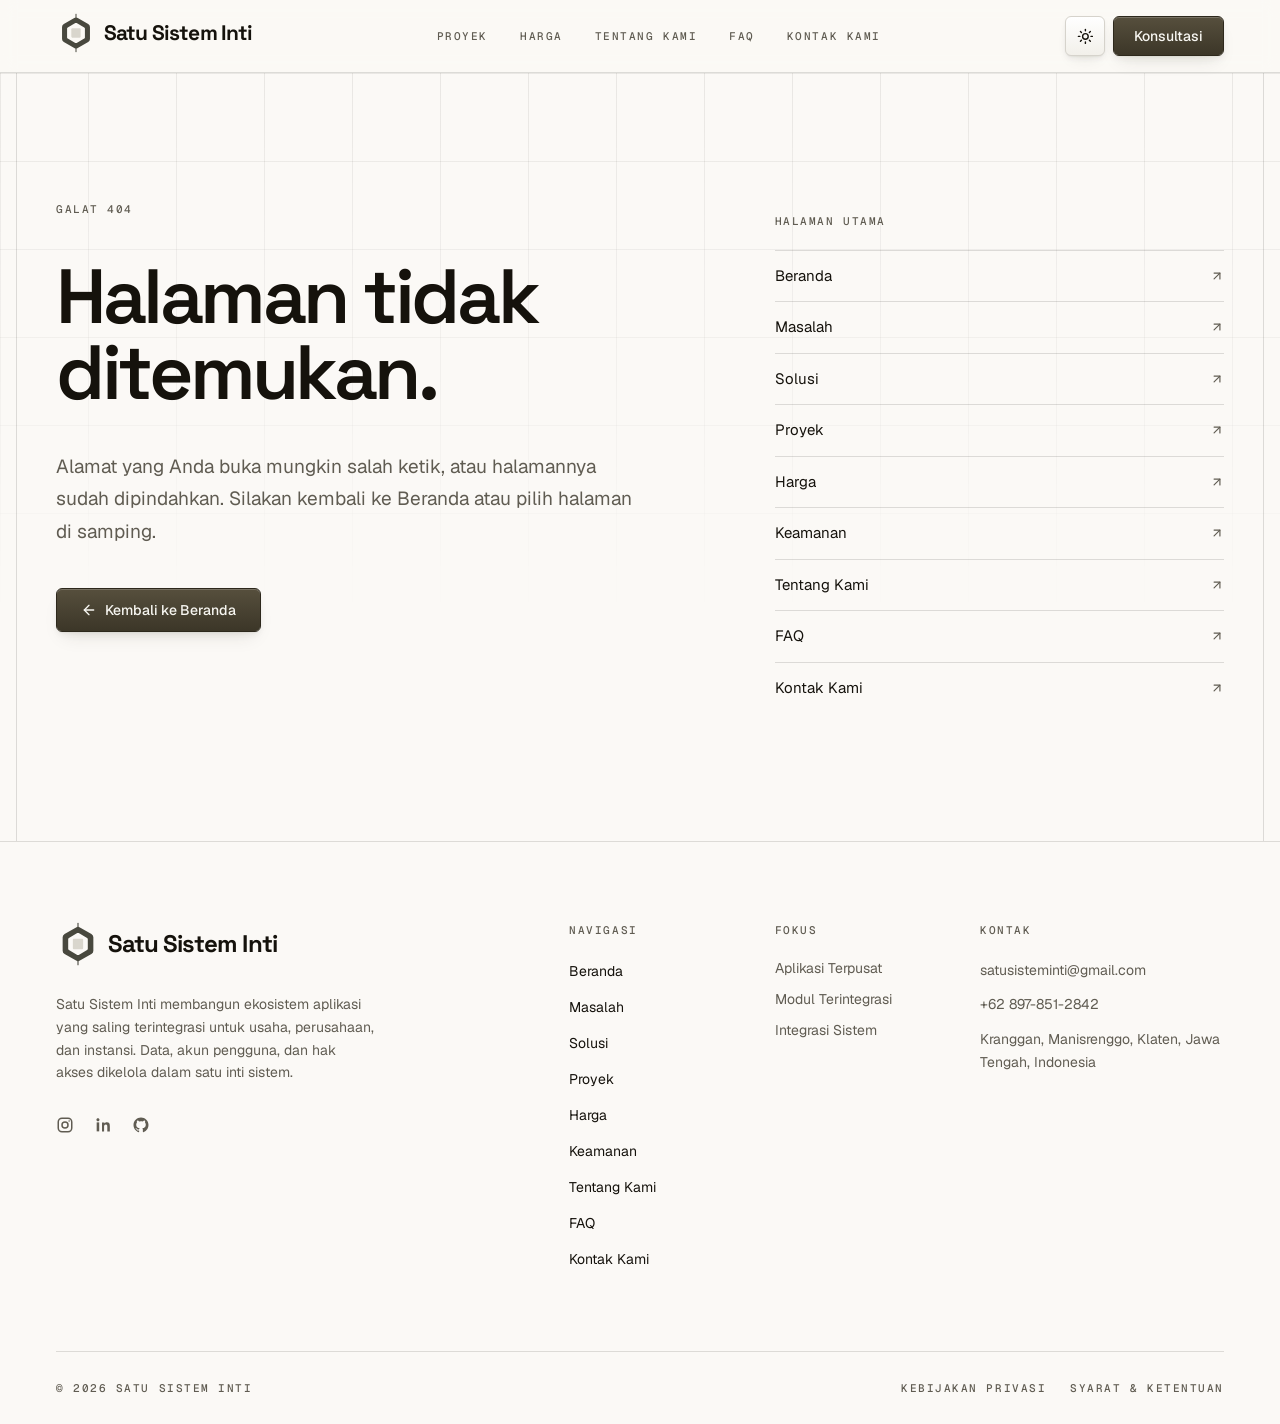
==== commit 9cae18b0: "update" ====
--- a/index.html
+++ b/index.html
@@ -1,4 +1,4 @@
-<!DOCTYPE html><html lang="id"><head><title data-rh="true">PT Satu Sistem Inti - Satu Inti untuk Seluruh Sistem Organisasi Anda</title><meta data-rh="true" name="description" content="PT Satu Sistem Inti membangun aplikasi terpusat dan terintegrasi yang menyatukan data, pengguna, dan proses kerja seluruh bagian organisasi dalam satu sistem."><meta data-rh="true" property="og:type" content="website"><meta data-rh="true" property="og:site_name" content="PT Satu Sistem Inti"><meta data-rh="true" property="og:title" content="PT Satu Sistem Inti - Satu Inti untuk Seluruh Sistem Organisasi Anda"><meta data-rh="true" property="og:description" content="PT Satu Sistem Inti membangun aplikasi terpusat dan terintegrasi yang menyatukan data, pengguna, dan proses kerja seluruh bagian organisasi dalam satu sistem."><meta data-rh="true" property="og:url" content="https://1sisi.com/"><meta data-rh="true" property="og:locale" content="id_ID"><meta data-rh="true" name="twitter:card" content="summary"><meta data-rh="true" name="twitter:title" content="PT Satu Sistem Inti - Satu Inti untuk Seluruh Sistem Organisasi Anda"><meta data-rh="true" name="twitter:description" content="PT Satu Sistem Inti membangun aplikasi terpusat dan terintegrasi yang menyatukan data, pengguna, dan proses kerja seluruh bagian organisasi dalam satu sistem."><link data-rh="true" rel="canonical" href="https://1sisi.com/">
+<!DOCTYPE html><html lang="id"><head><title data-rh="true">Satu Sistem Inti - Ekosistem Aplikasi Terpusat dan Terintegrasi</title><meta data-rh="true" name="description" content="Satu Sistem Inti membangun ekosistem aplikasi yang saling terintegrasi untuk usaha, perusahaan, dan instansi. Data, akun pengguna, dan hak akses dikelola dalam satu inti sistem."><meta data-rh="true" property="og:type" content="website"><meta data-rh="true" property="og:site_name" content="Satu Sistem Inti"><meta data-rh="true" property="og:title" content="Satu Sistem Inti - Ekosistem Aplikasi Terpusat dan Terintegrasi"><meta data-rh="true" property="og:description" content="Satu Sistem Inti membangun ekosistem aplikasi yang saling terintegrasi untuk usaha, perusahaan, dan instansi. Data, akun pengguna, dan hak akses dikelola dalam satu inti sistem."><meta data-rh="true" property="og:url" content="https://1sisi.com/"><meta data-rh="true" property="og:locale" content="id_ID"><meta data-rh="true" name="twitter:card" content="summary"><meta data-rh="true" name="twitter:title" content="Satu Sistem Inti - Ekosistem Aplikasi Terpusat dan Terintegrasi"><meta data-rh="true" name="twitter:description" content="Satu Sistem Inti membangun ekosistem aplikasi yang saling terintegrasi untuk usaha, perusahaan, dan instansi. Data, akun pengguna, dan hak akses dikelola dalam satu inti sistem."><link data-rh="true" rel="canonical" href="https://1sisi.com/">
     <meta charset="UTF-8">
     <!-- Favicon: SVG mengikuti tema sistem (media query di dalam berkasnya);
          PNG & ICO sebagai cadangan browser lama. Dibuat oleh
@@ -31,12 +31,12 @@
         }, 2500)
       })()
     </script>
-    <script type="module" crossorigin="" src="/assets/app-BEq3kJk9.js"></script>
-    <link rel="stylesheet" crossorigin="" href="/assets/app-eGjro98G.css">
+    <script type="module" crossorigin="" src="/assets/app-D_Zgi76o.js"></script>
+    <link rel="stylesheet" crossorigin="" href="/assets/app-Dx4YzptD.css">
   <link rel="preload" as="font" type="font/woff2" href="/assets/geist-cyrillic-ext-wght-normal-DjL33-gN.woff2" crossorigin=""><link rel="preload" as="font" type="font/woff2" href="/assets/geist-cyrillic-wght-normal-BEAKL7Jp.woff2" crossorigin=""><link rel="preload" as="font" type="font/woff2" href="/assets/geist-vietnamese-wght-normal-6IgcOCM7.woff2" crossorigin=""><link rel="preload" as="font" type="font/woff2" href="/assets/geist-latin-ext-wght-normal-DC-KSUi6.woff2" crossorigin=""><link rel="preload" as="font" type="font/woff2" href="/assets/geist-latin-wght-normal-BgDaEnEv.woff2" crossorigin=""><link rel="preload" as="font" type="font/woff2" href="/assets/geist-mono-cyrillic-ext-wght-normal-X_5orZeX.woff2" crossorigin=""><link rel="preload" as="font" type="font/woff2" href="/assets/geist-mono-cyrillic-wght-normal-DiZS0aHC.woff2" crossorigin=""><link rel="preload" as="font" type="font/woff2" href="/assets/geist-mono-symbols2-wght-normal-CO5SzqOn.woff2" crossorigin=""><link rel="preload" as="font" type="font/woff2" href="/assets/geist-mono-vietnamese-wght-normal-DadHysG0.woff2" crossorigin=""><link rel="preload" as="font" type="font/woff2" href="/assets/geist-mono-latin-ext-wght-normal-Bwz-egvJ.woff2" crossorigin=""><link rel="preload" as="font" type="font/woff2" href="/assets/geist-mono-latin-wght-normal-XN7g48iV.woff2" crossorigin=""><link rel="preload" as="font" type="font/woff2" href="/assets/space-grotesk-vietnamese-wght-normal-D0rl6rjA.woff2" crossorigin=""><link rel="preload" as="font" type="font/woff2" href="/assets/space-grotesk-latin-ext-wght-normal-D9tNdqV9.woff2" crossorigin=""><link rel="preload" as="font" type="font/woff2" href="/assets/space-grotesk-latin-wght-normal-BhU9QXUp.woff2" crossorigin=""></head>
   <body>
-    <div id="root" data-server-rendered="true"><div class="flex min-h-screen flex-col"><header class="sticky top-0 z-50 w-full border-b border-[var(--hairline)] bg-background/85 backdrop-blur supports-[backdrop-filter]:bg-background/70"><div class="mx-auto w-full max-w-[78rem] px-5 sm:px-8 lg:px-10"><div class="flex h-[4.5rem] items-center justify-between gap-6"><a aria-label="Beranda" aria-current="page" class="shrink-0 active" href="/"><span class="inline-flex items-center gap-2"><svg viewBox="-240 -240 480 480" aria-hidden="true" class="shrink-0 size-10"><g stroke-width="12" stroke-linecap="round" class="stroke-[#48483E] dark:stroke-[#D9D9D1]"><line x1="0" y1="-225" x2="0" y2="-163.41"></line><line x1="0" y1="225" x2="0" y2="163.41"></line></g><path d="M21.00 -181.29L146.50 -108.83A42 42 0 0 1 167.50 -72.46L167.50 72.46A42 42 0 0 1 146.50 108.83L21.00 181.29A42 42 0 0 1 -21.00 181.29L-146.50 108.83A42 42 0 0 1 -167.50 72.46L-167.50 -72.46A42 42 0 0 1 -146.50 -108.83L-21.00 -181.29A42 42 0 0 1 21.00 -181.29ZM8.00 -118.93L99.00 -66.40A16 16 0 0 1 107.00 -52.54L107.00 52.54A16 16 0 0 1 99.00 66.40L8.00 118.93A16 16 0 0 1 -8.00 118.93L-99.00 66.40A16 16 0 0 1 -107.00 52.54L-107.00 -52.54A16 16 0 0 1 -99.00 -66.40L-8.00 -118.93A16 16 0 0 1 8.00 -118.93Z" fill-rule="evenodd" class="fill-[#48483E] dark:fill-[#D9D9D1]"></path><rect x="-56" y="-56" width="112" height="112" rx="10" class="fill-[#D9D6CD] dark:fill-[#46463C]"></rect></svg><span class="font-display font-bold tracking-[-0.04em] text-[1.3125rem]">Satu Sistem Inti</span></span></a><nav class="hidden items-center gap-8 lg:flex"><a class="meta transition-colors hover:text-foreground text-muted-foreground" href="/proyek">Proyek</a><a class="meta transition-colors hover:text-foreground text-muted-foreground" href="/harga">Harga</a><a class="meta transition-colors hover:text-foreground text-muted-foreground" href="/tentang-kami">Tentang Kami</a><a class="meta transition-colors hover:text-foreground text-muted-foreground" href="/faq">FAQ</a><a class="meta transition-colors hover:text-foreground text-muted-foreground" href="/kontak-kami">Kontak Kami</a></nav><div class="flex items-center gap-2"><button data-slot="button" data-variant="neu" data-size="icon" class="group/button inline-flex shrink-0 items-center justify-center rounded-lg border border-transparent bg-clip-padding text-sm font-medium whitespace-nowrap transition-all outline-none select-none focus-visible:border-ring focus-visible:ring-3 focus-visible:ring-ring/50 active:not-aria-[haspopup]:translate-y-px disabled:pointer-events-none disabled:opacity-50 aria-invalid:border-destructive aria-invalid:ring-3 aria-invalid:ring-destructive/20 dark:aria-invalid:border-destructive/50 dark:aria-invalid:ring-destructive/40 [&amp;_svg]:pointer-events-none [&amp;_svg]:shrink-0 [&amp;_svg:not([class*='size-'])]:size-4 neu text-foreground hover:text-foreground size-10" type="button" title="Ubah mode terang / gelap" aria-label="Ubah mode terang / gelap"><svg xmlns="http://www.w3.org/2000/svg" width="24" height="24" viewBox="0 0 24 24" fill="none" stroke="currentColor" stroke-width="2" stroke-linecap="round" stroke-linejoin="round" class="lucide lucide-sun size-[1.05rem] dark:hidden" aria-hidden="true"><circle cx="12" cy="12" r="4"></circle><path d="M12 2v2"></path><path d="M12 20v2"></path><path d="m4.93 4.93 1.41 1.41"></path><path d="m17.66 17.66 1.41 1.41"></path><path d="M2 12h2"></path><path d="M20 12h2"></path><path d="m6.34 17.66-1.41 1.41"></path><path d="m19.07 4.93-1.41 1.41"></path></svg><svg xmlns="http://www.w3.org/2000/svg" width="24" height="24" viewBox="0 0 24 24" fill="none" stroke="currentColor" stroke-width="2" stroke-linecap="round" stroke-linejoin="round" class="lucide lucide-moon hidden size-[1.05rem] dark:block" aria-hidden="true"><path d="M20.985 12.486a9 9 0 1 1-9.473-9.472c.405-.022.617.46.402.803a6 6 0 0 0 8.268 8.268c.344-.215.825-.004.803.401"></path></svg></button><a data-slot="button" data-variant="neu-primary" data-size="default" class="group/button shrink-0 items-center justify-center rounded-lg border border-transparent bg-clip-padding font-medium whitespace-nowrap transition-all outline-none select-none focus-visible:border-ring focus-visible:ring-3 focus-visible:ring-ring/50 active:not-aria-[haspopup]:translate-y-px disabled:pointer-events-none disabled:opacity-50 aria-invalid:border-destructive aria-invalid:ring-3 aria-invalid:ring-destructive/20 dark:aria-invalid:border-destructive/50 dark:aria-invalid:ring-destructive/40 [&amp;_svg]:pointer-events-none [&amp;_svg]:shrink-0 [&amp;_svg:not([class*='size-'])]:size-4 neu-primary text-primary-foreground gap-1.5 has-data-[icon=inline-end]:pr-2 has-data-[icon=inline-start]:pl-2 hidden h-10 px-5 text-sm lg:inline-flex" href="/kontak-kami#formulir">Konsultasi</a><button data-slot="sheet-trigger" data-variant="neu" data-size="icon" class="group/button inline-flex shrink-0 items-center justify-center rounded-lg border border-transparent bg-clip-padding text-sm font-medium whitespace-nowrap transition-all outline-none select-none focus-visible:border-ring focus-visible:ring-3 focus-visible:ring-ring/50 active:not-aria-[haspopup]:translate-y-px disabled:pointer-events-none disabled:opacity-50 aria-invalid:border-destructive aria-invalid:ring-3 aria-invalid:ring-destructive/20 dark:aria-invalid:border-destructive/50 dark:aria-invalid:ring-destructive/40 [&amp;_svg]:pointer-events-none [&amp;_svg]:shrink-0 [&amp;_svg:not([class*='size-'])]:size-4 neu text-foreground hover:text-foreground size-10 lg:hidden" aria-label="Buka menu" type="button" aria-haspopup="dialog" aria-expanded="false" data-state="closed"><svg xmlns="http://www.w3.org/2000/svg" width="24" height="24" viewBox="0 0 24 24" fill="none" stroke="currentColor" stroke-width="2" stroke-linecap="round" stroke-linejoin="round" class="lucide lucide-menu size-[1.05rem]" aria-hidden="true"><path d="M4 5h16"></path><path d="M4 12h16"></path><path d="M4 19h16"></path></svg></button></div></div></div></header><main class="relative flex-1"><div><section class="relative overflow-hidden"><div aria-hidden="true" class="bg-hairgrid pointer-events-none absolute inset-0 opacity-50 [mask-image:linear-gradient(to_bottom,black,transparent_60%)]"></div><div class="mx-auto w-full max-w-[78rem] px-5 sm:px-8 lg:px-10 relative"><div data-anim="hero" class="rule-b flex flex-wrap items-baseline justify-between gap-x-10 gap-y-2 py-5"><p class="meta">PT Satu Sistem Inti</p><p class="meta text-muted-foreground">Klaten, Jawa Tengah</p><p class="meta text-muted-foreground">Berdiri September 2026</p></div></div><div class="relative"><svg viewBox="0 0 1680 720" aria-hidden="true" class="pointer-events-none absolute bottom-0 left-1/2 h-[26rem] w-auto max-w-none -translate-x-[64.2857%] [mask-composite:intersect] [mask-image:linear-gradient(to_bottom,transparent,black_18%,black_82%,transparent),linear-gradient(to_right,rgb(0_0_0/0.25),black_55%)] lg:top-0 lg:left-[calc(50%+20rem)] lg:h-full"><defs><filter id="ct-glow" x="-50%" y="-50%" width="200%" height="200%"><feGaussianBlur stdDeviation="3" result="b"></feGaussianBlur><feMerge><feMergeNode in="b"></feMergeNode><feMergeNode in="SourceGraphic"></feMergeNode></feMerge></filter><radialGradient id="ct-halo"><stop offset="0%" style="stop-color:var(--primary);stop-opacity:0.32"></stop><stop offset="100%" style="stop-color:var(--primary);stop-opacity:0"></stop></radialGradient><path id="ct-r-0" d="M1140.0 312.0 L1173.6 312.0 L1250.4 235.2 L1664.0 235.2"></path><path id="ct-r-1" d="M1140.0 324.0 L1171.2 324.0 L1228.8 266.4 L1442.1 266.4"></path><path id="ct-r-2" d="M1140.0 336.0 L1168.8 336.0 L1207.2 297.6 L1570.6 297.6"></path><path id="ct-r-3" d="M1140.0 348.0 L1166.4 348.0 L1185.6 328.8 L1372.0 328.8"></path><path id="ct-r-4" d="M1140.0 360.0 L1164.0 360.0 L1164.0 360.0 L1629.0 360.0"></path><path id="ct-r-5" d="M1140.0 372.0 L1166.4 372.0 L1185.6 391.2 L1488.8 391.2"></path><path id="ct-r-6" d="M1140.0 384.0 L1168.8 384.0 L1207.2 422.4 L1593.9 422.4"></path><path id="ct-r-7" d="M1140.0 396.0 L1171.2 396.0 L1228.8 453.6 L1407.0 453.6"></path><path id="ct-r-8" d="M1140.0 408.0 L1173.6 408.0 L1250.4 484.8 L1664.0 484.8"></path><path id="ct-l-0" d="M1020.0 312.0 L986.4 312.0 L717.6 43.2 L179.5 43.2"></path><path id="ct-l-1" d="M1020.0 324.0 L988.8 324.0 L787.2 122.4 L544.0 122.4"></path><path id="ct-l-2" d="M1020.0 336.0 L991.2 336.0 L856.8 201.6 L72.3 201.6"></path><path id="ct-l-3" d="M1020.0 348.0 L993.6 348.0 L926.4 280.8 L329.6 280.8"></path><path id="ct-l-4" d="M1020.0 360.0 L996.0 360.0 L996.0 360.0 L136.6 360.0"></path><path id="ct-l-5" d="M1020.0 372.0 L993.6 372.0 L926.4 439.2 L479.7 439.2"></path><path id="ct-l-6" d="M1020.0 384.0 L991.2 384.0 L856.8 518.4 L8.0 518.4"></path><path id="ct-l-7" d="M1020.0 396.0 L988.8 396.0 L787.2 597.6 L8.0 597.6"></path><path id="ct-l-8" d="M1020.0 408.0 L986.4 408.0 L717.6 676.8 L415.4 676.8"></path><path id="ct-u-0" d="M1032.0 300.0 L1032.0 266.4 L926.4 160.8 L926.4 34.8"></path><path id="ct-u-1" d="M1044.0 300.0 L1044.0 268.8 L964.8 189.6 L964.8 117.8"></path><path id="ct-u-2" d="M1056.0 300.0 L1056.0 271.2 L1003.2 218.4 L1003.2 55.5"></path><path id="ct-u-3" d="M1068.0 300.0 L1068.0 273.6 L1041.6 247.2 L1041.6 166.2"></path><path id="ct-u-4" d="M1080.0 300.0 L1080.0 276.0 L1080.0 276.0 L1080.0 14.0"></path><path id="ct-u-5" d="M1092.0 300.0 L1092.0 273.6 L1118.4 247.2 L1118.4 14.0"></path><path id="ct-u-6" d="M1104.0 300.0 L1104.0 271.2 L1156.8 218.4 L1156.8 145.5"></path><path id="ct-u-7" d="M1116.0 300.0 L1116.0 268.8 L1195.2 189.6 L1195.2 69.4"></path><path id="ct-u-8" d="M1128.0 300.0 L1128.0 266.4 L1233.6 160.8 L1233.6 136.8"></path><path id="ct-d-0" d="M1032.0 420.0 L1032.0 453.6 L926.4 559.2 L926.4 664.5"></path><path id="ct-d-1" d="M1044.0 420.0 L1044.0 451.2 L964.8 530.4 L964.8 554.4"></path><path id="ct-d-2" d="M1056.0 420.0 L1056.0 448.8 L1003.2 501.6 L1003.2 706.0"></path><path id="ct-d-3" d="M1068.0 420.0 L1068.0 446.4 L1041.6 472.8 L1041.6 706.0"></path><path id="ct-d-4" d="M1080.0 420.0 L1080.0 444.0 L1080.0 444.0 L1080.0 574.5"></path><path id="ct-d-5" d="M1092.0 420.0 L1092.0 446.4 L1118.4 472.8 L1118.4 650.6"></path><path id="ct-d-6" d="M1104.0 420.0 L1104.0 448.8 L1156.8 501.6 L1156.8 533.0"></path><path id="ct-d-7" d="M1116.0 420.0 L1116.0 451.2 L1195.2 530.4 L1195.2 685.2"></path><path id="ct-d-8" d="M1128.0 420.0 L1128.0 453.6 L1233.6 559.2 L1233.6 602.2"></path></defs><g class="ct-chip-fade opacity-35 dark:opacity-100"><circle cx="1080" cy="360" r="260" fill="url(#ct-halo)" class="flow-pulse"></circle></g><g fill="none" stroke-width="1.25" class="stroke-foreground/25"><path d="M1140.0 312.0 L1173.6 312.0 L1250.4 235.2 L1664.0 235.2" pathLength="1" class="ct-draw" style="--i:4"></path><path d="M1140.0 324.0 L1171.2 324.0 L1228.8 266.4 L1442.1 266.4" pathLength="1" class="ct-draw" style="--i:3"></path><path d="M1140.0 336.0 L1168.8 336.0 L1207.2 297.6 L1570.6 297.6" pathLength="1" class="ct-draw" style="--i:2"></path><path d="M1140.0 348.0 L1166.4 348.0 L1185.6 328.8 L1372.0 328.8" pathLength="1" class="ct-draw" style="--i:1"></path><path d="M1140.0 360.0 L1164.0 360.0 L1164.0 360.0 L1629.0 360.0" pathLength="1" class="ct-draw" style="--i:0"></path><path d="M1140.0 372.0 L1166.4 372.0 L1185.6 391.2 L1488.8 391.2" pathLength="1" class="ct-draw" style="--i:1"></path><path d="M1140.0 384.0 L1168.8 384.0 L1207.2 422.4 L1593.9 422.4" pathLength="1" class="ct-draw" style="--i:2"></path><path d="M1140.0 396.0 L1171.2 396.0 L1228.8 453.6 L1407.0 453.6" pathLength="1" class="ct-draw" style="--i:3"></path><path d="M1140.0 408.0 L1173.6 408.0 L1250.4 484.8 L1664.0 484.8" pathLength="1" class="ct-draw" style="--i:4"></path><path d="M1020.0 312.0 L986.4 312.0 L717.6 43.2 L179.5 43.2" pathLength="1" class="ct-draw" style="--i:4"></path><path d="M1020.0 324.0 L988.8 324.0 L787.2 122.4 L544.0 122.4" pathLength="1" class="ct-draw" style="--i:3"></path><path d="M1020.0 336.0 L991.2 336.0 L856.8 201.6 L72.3 201.6" pathLength="1" class="ct-draw" style="--i:2"></path><path d="M1020.0 348.0 L993.6 348.0 L926.4 280.8 L329.6 280.8" pathLength="1" class="ct-draw" style="--i:1"></path><path d="M1020.0 360.0 L996.0 360.0 L996.0 360.0 L136.6 360.0" pathLength="1" class="ct-draw" style="--i:0"></path><path d="M1020.0 372.0 L993.6 372.0 L926.4 439.2 L479.7 439.2" pathLength="1" class="ct-draw" style="--i:1"></path><path d="M1020.0 384.0 L991.2 384.0 L856.8 518.4 L8.0 518.4" pathLength="1" class="ct-draw" style="--i:2"></path><path d="M1020.0 396.0 L988.8 396.0 L787.2 597.6 L8.0 597.6" pathLength="1" class="ct-draw" style="--i:3"></path><path d="M1020.0 408.0 L986.4 408.0 L717.6 676.8 L415.4 676.8" pathLength="1" class="ct-draw" style="--i:4"></path><path d="M1032.0 300.0 L1032.0 266.4 L926.4 160.8 L926.4 34.8" pathLength="1" class="ct-draw" style="--i:4"></path><path d="M1044.0 300.0 L1044.0 268.8 L964.8 189.6 L964.8 117.8" pathLength="1" class="ct-draw" style="--i:3"></path><path d="M1056.0 300.0 L1056.0 271.2 L1003.2 218.4 L1003.2 55.5" pathLength="1" class="ct-draw" style="--i:2"></path><path d="M1068.0 300.0 L1068.0 273.6 L1041.6 247.2 L1041.6 166.2" pathLength="1" class="ct-draw" style="--i:1"></path><path d="M1080.0 300.0 L1080.0 276.0 L1080.0 276.0 L1080.0 14.0" pathLength="1" class="ct-draw" style="--i:0"></path><path d="M1092.0 300.0 L1092.0 273.6 L1118.4 247.2 L1118.4 14.0" pathLength="1" class="ct-draw" style="--i:1"></path><path d="M1104.0 300.0 L1104.0 271.2 L1156.8 218.4 L1156.8 145.5" pathLength="1" class="ct-draw" style="--i:2"></path><path d="M1116.0 300.0 L1116.0 268.8 L1195.2 189.6 L1195.2 69.4" pathLength="1" class="ct-draw" style="--i:3"></path><path d="M1128.0 300.0 L1128.0 266.4 L1233.6 160.8 L1233.6 136.8" pathLength="1" class="ct-draw" style="--i:4"></path><path d="M1032.0 420.0 L1032.0 453.6 L926.4 559.2 L926.4 664.5" pathLength="1" class="ct-draw" style="--i:4"></path><path d="M1044.0 420.0 L1044.0 451.2 L964.8 530.4 L964.8 554.4" pathLength="1" class="ct-draw" style="--i:3"></path><path d="M1056.0 420.0 L1056.0 448.8 L1003.2 501.6 L1003.2 706.0" pathLength="1" class="ct-draw" style="--i:2"></path><path d="M1068.0 420.0 L1068.0 446.4 L1041.6 472.8 L1041.6 706.0" pathLength="1" class="ct-draw" style="--i:1"></path><path d="M1080.0 420.0 L1080.0 444.0 L1080.0 444.0 L1080.0 574.5" pathLength="1" class="ct-draw" style="--i:0"></path><path d="M1092.0 420.0 L1092.0 446.4 L1118.4 472.8 L1118.4 650.6" pathLength="1" class="ct-draw" style="--i:1"></path><path d="M1104.0 420.0 L1104.0 448.8 L1156.8 501.6 L1156.8 533.0" pathLength="1" class="ct-draw" style="--i:2"></path><path d="M1116.0 420.0 L1116.0 451.2 L1195.2 530.4 L1195.2 685.2" pathLength="1" class="ct-draw" style="--i:3"></path><path d="M1128.0 420.0 L1128.0 453.6 L1233.6 559.2 L1233.6 602.2" pathLength="1" class="ct-draw" style="--i:4"></path></g><g fill="none" stroke-width="1.25" class="ct-after stroke-primary/60"><path d="M1140.0 312.0 L1173.6 312.0 L1250.4 235.2 L1664.0 235.2" class="flow-dash flow-dash-in"></path><path d="M1140.0 324.0 L1171.2 324.0 L1228.8 266.4 L1442.1 266.4" class="flow-dash flow-dash-in"></path><path d="M1140.0 336.0 L1168.8 336.0 L1207.2 297.6 L1570.6 297.6" class="flow-dash flow-dash-in"></path><path d="M1140.0 348.0 L1166.4 348.0 L1185.6 328.8 L1372.0 328.8" class="flow-dash flow-dash-in"></path><path d="M1140.0 360.0 L1164.0 360.0 L1164.0 360.0 L1629.0 360.0" class="flow-dash flow-dash-in"></path><path d="M1140.0 372.0 L1166.4 372.0 L1185.6 391.2 L1488.8 391.2" class="flow-dash flow-dash-in"></path><path d="M1140.0 384.0 L1168.8 384.0 L1207.2 422.4 L1593.9 422.4" class="flow-dash flow-dash-in"></path><path d="M1140.0 396.0 L1171.2 396.0 L1228.8 453.6 L1407.0 453.6" class="flow-dash flow-dash-in"></path><path d="M1140.0 408.0 L1173.6 408.0 L1250.4 484.8 L1664.0 484.8" class="flow-dash flow-dash-in"></path><path d="M1020.0 312.0 L986.4 312.0 L717.6 43.2 L179.5 43.2" class="flow-dash flow-dash-in"></path><path d="M1020.0 324.0 L988.8 324.0 L787.2 122.4 L544.0 122.4" class="flow-dash flow-dash-in"></path><path d="M1020.0 336.0 L991.2 336.0 L856.8 201.6 L72.3 201.6" class="flow-dash flow-dash-in"></path><path d="M1020.0 348.0 L993.6 348.0 L926.4 280.8 L329.6 280.8" class="flow-dash flow-dash-in"></path><path d="M1020.0 360.0 L996.0 360.0 L996.0 360.0 L136.6 360.0" class="flow-dash flow-dash-in"></path><path d="M1020.0 372.0 L993.6 372.0 L926.4 439.2 L479.7 439.2" class="flow-dash flow-dash-in"></path><path d="M1020.0 384.0 L991.2 384.0 L856.8 518.4 L8.0 518.4" class="flow-dash flow-dash-in"></path><path d="M1020.0 396.0 L988.8 396.0 L787.2 597.6 L8.0 597.6" class="flow-dash flow-dash-in"></path><path d="M1020.0 408.0 L986.4 408.0 L717.6 676.8 L415.4 676.8" class="flow-dash flow-dash-in"></path><path d="M1032.0 300.0 L1032.0 266.4 L926.4 160.8 L926.4 34.8" class="flow-dash flow-dash-in"></path><path d="M1044.0 300.0 L1044.0 268.8 L964.8 189.6 L964.8 117.8" class="flow-dash flow-dash-in"></path><path d="M1056.0 300.0 L1056.0 271.2 L1003.2 218.4 L1003.2 55.5" class="flow-dash flow-dash-in"></path><path d="M1068.0 300.0 L1068.0 273.6 L1041.6 247.2 L1041.6 166.2" class="flow-dash flow-dash-in"></path><path d="M1080.0 300.0 L1080.0 276.0 L1080.0 276.0 L1080.0 14.0" class="flow-dash flow-dash-in"></path><path d="M1092.0 300.0 L1092.0 273.6 L1118.4 247.2 L1118.4 14.0" class="flow-dash flow-dash-in"></path><path d="M1104.0 300.0 L1104.0 271.2 L1156.8 218.4 L1156.8 145.5" class="flow-dash flow-dash-in"></path><path d="M1116.0 300.0 L1116.0 268.8 L1195.2 189.6 L1195.2 69.4" class="flow-dash flow-dash-in"></path><path d="M1128.0 300.0 L1128.0 266.4 L1233.6 160.8 L1233.6 136.8" class="flow-dash flow-dash-in"></path><path d="M1032.0 420.0 L1032.0 453.6 L926.4 559.2 L926.4 664.5" class="flow-dash flow-dash-in"></path><path d="M1044.0 420.0 L1044.0 451.2 L964.8 530.4 L964.8 554.4" class="flow-dash flow-dash-in"></path><path d="M1056.0 420.0 L1056.0 448.8 L1003.2 501.6 L1003.2 706.0" class="flow-dash flow-dash-in"></path><path d="M1068.0 420.0 L1068.0 446.4 L1041.6 472.8 L1041.6 706.0" class="flow-dash flow-dash-in"></path><path d="M1080.0 420.0 L1080.0 444.0 L1080.0 444.0 L1080.0 574.5" class="flow-dash flow-dash-in"></path><path d="M1092.0 420.0 L1092.0 446.4 L1118.4 472.8 L1118.4 650.6" class="flow-dash flow-dash-in"></path><path d="M1104.0 420.0 L1104.0 448.8 L1156.8 501.6 L1156.8 533.0" class="flow-dash flow-dash-in"></path><path d="M1116.0 420.0 L1116.0 451.2 L1195.2 530.4 L1195.2 685.2" class="flow-dash flow-dash-in"></path><path d="M1128.0 420.0 L1128.0 453.6 L1233.6 559.2 L1233.6 602.2" class="flow-dash flow-dash-in"></path></g><g class="ct-after fill-background stroke-foreground/35"><circle cx="1664" cy="235.2" r="4"></circle><circle cx="1442.08" cy="266.4" r="2.75"></circle><circle cx="1570.56" cy="297.6" r="4"></circle><circle cx="1372" cy="328.8" r="2.75"></circle><circle cx="1628.96" cy="360" r="4"></circle><circle cx="1488.8" cy="391.2" r="2.75"></circle><circle cx="1593.92" cy="422.4" r="4"></circle><circle cx="1407.04" cy="453.6" r="2.75"></circle><circle cx="1664" cy="484.8" r="4"></circle><circle cx="179.51999999999998" cy="43.200000000000045" r="2.75"></circle><circle cx="544" cy="122.4" r="4"></circle><circle cx="72.32000000000005" cy="201.60000000000002" r="2.75"></circle><circle cx="329.6" cy="280.8" r="4"></circle><circle cx="136.64" cy="360" r="2.75"></circle><circle cx="479.67999999999995" cy="439.2" r="4"></circle><circle cx="8" cy="518.4" r="2.75"></circle><circle cx="8" cy="597.6" r="4"></circle><circle cx="415.36" cy="676.8" r="2.75"></circle><circle cx="926.4" cy="34.75999999999999" r="4"></circle><circle cx="964.8" cy="117.80000000000001" r="2.75"></circle><circle cx="1003.2" cy="55.51999999999998" r="4"></circle><circle cx="1041.6" cy="166.23999999999998" r="2.75"></circle><circle cx="1080" cy="14" r="4"></circle><circle cx="1118.4" cy="14" r="2.75"></circle><circle cx="1156.8" cy="145.48" r="4"></circle><circle cx="1195.2" cy="69.36000000000001" r="2.75"></circle><circle cx="1233.6" cy="136.8" r="4"></circle><circle cx="926.4" cy="664.48" r="2.75"></circle><circle cx="964.8" cy="554.4" r="4"></circle><circle cx="1003.2" cy="706" r="2.75"></circle><circle cx="1041.6" cy="706" r="4"></circle><circle cx="1080" cy="574.52" r="2.75"></circle><circle cx="1118.4" cy="650.64" r="4"></circle><circle cx="1156.8" cy="533" r="2.75"></circle><circle cx="1195.2" cy="685.24" r="4"></circle><circle cx="1233.6" cy="602.2" r="2.75"></circle></g><g class="ct-after flow-dot fill-primary" filter="url(#ct-glow)"><circle r="2.75" opacity="0"><set attributeName="opacity" to="1" begin="2.8s" fill="freeze"></set><animateMotion dur="2.4s" begin="2.8s" repeatCount="indefinite" keyPoints="1;0" keyTimes="0;1" calcMode="linear"><mpath href="#ct-r-0"></mpath></animateMotion></circle><circle r="2.75" opacity="0"><set attributeName="opacity" to="1" begin="4.55s" fill="freeze"></set><animateMotion dur="3.2s" begin="4.55s" repeatCount="indefinite" keyPoints="1;0" keyTimes="0;1" calcMode="linear"><mpath href="#ct-r-1"></mpath></animateMotion></circle><circle r="2.75" opacity="0"><set attributeName="opacity" to="1" begin="3.15s" fill="freeze"></set><animateMotion dur="4s" begin="3.15s" repeatCount="indefinite" keyPoints="1;0" keyTimes="0;1" calcMode="linear"><mpath href="#ct-r-2"></mpath></animateMotion></circle><circle r="2.75" opacity="0"><set attributeName="opacity" to="1" begin="4.8999999999999995s" fill="freeze"></set><animateMotion dur="2.8s" begin="4.8999999999999995s" repeatCount="indefinite" keyPoints="1;0" keyTimes="0;1" calcMode="linear"><mpath href="#ct-r-3"></mpath></animateMotion></circle><circle r="2.75" opacity="0"><set attributeName="opacity" to="1" begin="3.5s" fill="freeze"></set><animateMotion dur="3.6s" begin="3.5s" repeatCount="indefinite" keyPoints="1;0" keyTimes="0;1" calcMode="linear"><mpath href="#ct-r-4"></mpath></animateMotion></circle><circle r="2.75" opacity="0"><set attributeName="opacity" to="1" begin="5.25s" fill="freeze"></set><animateMotion dur="2.4s" begin="5.25s" repeatCount="indefinite" keyPoints="1;0" keyTimes="0;1" calcMode="linear"><mpath href="#ct-r-5"></mpath></animateMotion></circle><circle r="2.75" opacity="0"><set attributeName="opacity" to="1" begin="3.8499999999999996s" fill="freeze"></set><animateMotion dur="3.2s" begin="3.8499999999999996s" repeatCount="indefinite" keyPoints="1;0" keyTimes="0;1" calcMode="linear"><mpath href="#ct-r-6"></mpath></animateMotion></circle><circle r="2.75" opacity="0"><set attributeName="opacity" to="1" begin="5.6s" fill="freeze"></set><animateMotion dur="4s" begin="5.6s" repeatCount="indefinite" keyPoints="1;0" keyTimes="0;1" calcMode="linear"><mpath href="#ct-r-7"></mpath></animateMotion></circle><circle r="2.75" opacity="0"><set attributeName="opacity" to="1" begin="4.199999999999999s" fill="freeze"></set><animateMotion dur="2.8s" begin="4.199999999999999s" repeatCount="indefinite" keyPoints="1;0" keyTimes="0;1" calcMode="linear"><mpath href="#ct-r-8"></mpath></animateMotion></circle><circle r="2.75" opacity="0"><set attributeName="opacity" to="1" begin="3.5s" fill="freeze"></set><animateMotion dur="5.4s" begin="3.5s" repeatCount="indefinite" keyPoints="1;0" keyTimes="0;1" calcMode="linear"><mpath href="#ct-l-0"></mpath></animateMotion></circle><circle r="2.75" opacity="0"><set attributeName="opacity" to="1" begin="5.25s" fill="freeze"></set><animateMotion dur="4.2s" begin="5.25s" repeatCount="indefinite" keyPoints="1;0" keyTimes="0;1" calcMode="linear"><mpath href="#ct-l-1"></mpath></animateMotion></circle><circle r="2.75" opacity="0"><set attributeName="opacity" to="1" begin="3.8499999999999996s" fill="freeze"></set><animateMotion dur="5s" begin="3.8499999999999996s" repeatCount="indefinite" keyPoints="1;0" keyTimes="0;1" calcMode="linear"><mpath href="#ct-l-2"></mpath></animateMotion></circle><circle r="2.75" opacity="0"><set attributeName="opacity" to="1" begin="5.6s" fill="freeze"></set><animateMotion dur="5.800000000000001s" begin="5.6s" repeatCount="indefinite" keyPoints="1;0" keyTimes="0;1" calcMode="linear"><mpath href="#ct-l-3"></mpath></animateMotion></circle><circle r="2.75" opacity="0"><set attributeName="opacity" to="1" begin="4.199999999999999s" fill="freeze"></set><animateMotion dur="4.6000000000000005s" begin="4.199999999999999s" repeatCount="indefinite" keyPoints="1;0" keyTimes="0;1" calcMode="linear"><mpath href="#ct-l-4"></mpath></animateMotion></circle><circle r="2.75" opacity="0"><set attributeName="opacity" to="1" begin="2.8s" fill="freeze"></set><animateMotion dur="5.4s" begin="2.8s" repeatCount="indefinite" keyPoints="1;0" keyTimes="0;1" calcMode="linear"><mpath href="#ct-l-5"></mpath></animateMotion></circle><circle r="2.75" opacity="0"><set attributeName="opacity" to="1" begin="4.55s" fill="freeze"></set><animateMotion dur="4.2s" begin="4.55s" repeatCount="indefinite" keyPoints="1;0" keyTimes="0;1" calcMode="linear"><mpath href="#ct-l-6"></mpath></animateMotion></circle><circle r="2.75" opacity="0"><set attributeName="opacity" to="1" begin="3.15s" fill="freeze"></set><animateMotion dur="5s" begin="3.15s" repeatCount="indefinite" keyPoints="1;0" keyTimes="0;1" calcMode="linear"><mpath href="#ct-l-7"></mpath></animateMotion></circle><circle r="2.75" opacity="0"><set attributeName="opacity" to="1" begin="4.8999999999999995s" fill="freeze"></set><animateMotion dur="5.800000000000001s" begin="4.8999999999999995s" repeatCount="indefinite" keyPoints="1;0" keyTimes="0;1" calcMode="linear"><mpath href="#ct-l-8"></mpath></animateMotion></circle><circle r="2.75" opacity="0"><set attributeName="opacity" to="1" begin="4.199999999999999s" fill="freeze"></set><animateMotion dur="2.8s" begin="4.199999999999999s" repeatCount="indefinite" keyPoints="1;0" keyTimes="0;1" calcMode="linear"><mpath href="#ct-u-0"></mpath></animateMotion></circle><circle r="2.75" opacity="0"><set attributeName="opacity" to="1" begin="2.8s" fill="freeze"></set><animateMotion dur="3.6s" begin="2.8s" repeatCount="indefinite" keyPoints="1;0" keyTimes="0;1" calcMode="linear"><mpath href="#ct-u-1"></mpath></animateMotion></circle><circle r="2.75" opacity="0"><set attributeName="opacity" to="1" begin="4.55s" fill="freeze"></set><animateMotion dur="2.4s" begin="4.55s" repeatCount="indefinite" keyPoints="1;0" keyTimes="0;1" calcMode="linear"><mpath href="#ct-u-2"></mpath></animateMotion></circle><circle r="2.75" opacity="0"><set attributeName="opacity" to="1" begin="3.15s" fill="freeze"></set><animateMotion dur="3.2s" begin="3.15s" repeatCount="indefinite" keyPoints="1;0" keyTimes="0;1" calcMode="linear"><mpath href="#ct-u-3"></mpath></animateMotion></circle><circle r="2.75" opacity="0"><set attributeName="opacity" to="1" begin="4.8999999999999995s" fill="freeze"></set><animateMotion dur="4s" begin="4.8999999999999995s" repeatCount="indefinite" keyPoints="1;0" keyTimes="0;1" calcMode="linear"><mpath href="#ct-u-4"></mpath></animateMotion></circle><circle r="2.75" opacity="0"><set attributeName="opacity" to="1" begin="3.5s" fill="freeze"></set><animateMotion dur="2.8s" begin="3.5s" repeatCount="indefinite" keyPoints="1;0" keyTimes="0;1" calcMode="linear"><mpath href="#ct-u-5"></mpath></animateMotion></circle><circle r="2.75" opacity="0"><set attributeName="opacity" to="1" begin="5.25s" fill="freeze"></set><animateMotion dur="3.6s" begin="5.25s" repeatCount="indefinite" keyPoints="1;0" keyTimes="0;1" calcMode="linear"><mpath href="#ct-u-6"></mpath></animateMotion></circle><circle r="2.75" opacity="0"><set attributeName="opacity" to="1" begin="3.8499999999999996s" fill="freeze"></set><animateMotion dur="2.4s" begin="3.8499999999999996s" repeatCount="indefinite" keyPoints="1;0" keyTimes="0;1" calcMode="linear"><mpath href="#ct-u-7"></mpath></animateMotion></circle><circle r="2.75" opacity="0"><set attributeName="opacity" to="1" begin="5.6s" fill="freeze"></set><animateMotion dur="3.2s" begin="5.6s" repeatCount="indefinite" keyPoints="1;0" keyTimes="0;1" calcMode="linear"><mpath href="#ct-u-8"></mpath></animateMotion></circle><circle r="2.75" opacity="0"><set attributeName="opacity" to="1" begin="4.8999999999999995s" fill="freeze"></set><animateMotion dur="4s" begin="4.8999999999999995s" repeatCount="indefinite" keyPoints="1;0" keyTimes="0;1" calcMode="linear"><mpath href="#ct-d-0"></mpath></animateMotion></circle><circle r="2.75" opacity="0"><set attributeName="opacity" to="1" begin="3.5s" fill="freeze"></set><animateMotion dur="2.8s" begin="3.5s" repeatCount="indefinite" keyPoints="1;0" keyTimes="0;1" calcMode="linear"><mpath href="#ct-d-1"></mpath></animateMotion></circle><circle r="2.75" opacity="0"><set attributeName="opacity" to="1" begin="5.25s" fill="freeze"></set><animateMotion dur="3.6s" begin="5.25s" repeatCount="indefinite" keyPoints="1;0" keyTimes="0;1" calcMode="linear"><mpath href="#ct-d-2"></mpath></animateMotion></circle><circle r="2.75" opacity="0"><set attributeName="opacity" to="1" begin="3.8499999999999996s" fill="freeze"></set><animateMotion dur="2.4s" begin="3.8499999999999996s" repeatCount="indefinite" keyPoints="1;0" keyTimes="0;1" calcMode="linear"><mpath href="#ct-d-3"></mpath></animateMotion></circle><circle r="2.75" opacity="0"><set attributeName="opacity" to="1" begin="5.6s" fill="freeze"></set><animateMotion dur="3.2s" begin="5.6s" repeatCount="indefinite" keyPoints="1;0" keyTimes="0;1" calcMode="linear"><mpath href="#ct-d-4"></mpath></animateMotion></circle><circle r="2.75" opacity="0"><set attributeName="opacity" to="1" begin="4.199999999999999s" fill="freeze"></set><animateMotion dur="4s" begin="4.199999999999999s" repeatCount="indefinite" keyPoints="1;0" keyTimes="0;1" calcMode="linear"><mpath href="#ct-d-5"></mpath></animateMotion></circle><circle r="2.75" opacity="0"><set attributeName="opacity" to="1" begin="2.8s" fill="freeze"></set><animateMotion dur="2.8s" begin="2.8s" repeatCount="indefinite" keyPoints="1;0" keyTimes="0;1" calcMode="linear"><mpath href="#ct-d-6"></mpath></animateMotion></circle><circle r="2.75" opacity="0"><set attributeName="opacity" to="1" begin="4.55s" fill="freeze"></set><animateMotion dur="3.6s" begin="4.55s" repeatCount="indefinite" keyPoints="1;0" keyTimes="0;1" calcMode="linear"><mpath href="#ct-d-7"></mpath></animateMotion></circle><circle r="2.75" opacity="0"><set attributeName="opacity" to="1" begin="3.15s" fill="freeze"></set><animateMotion dur="2.4s" begin="3.15s" repeatCount="indefinite" keyPoints="1;0" keyTimes="0;1" calcMode="linear"><mpath href="#ct-d-8"></mpath></animateMotion></circle></g><g class="ct-chip"><g class="fill-foreground/55"><rect x="1140" y="310" width="8" height="4"></rect><rect x="1140" y="322" width="8" height="4"></rect><rect x="1140" y="334" width="8" height="4"></rect><rect x="1140" y="346" width="8" height="4"></rect><rect x="1140" y="358" width="8" height="4"></rect><rect x="1140" y="370" width="8" height="4"></rect><rect x="1140" y="382" width="8" height="4"></rect><rect x="1140" y="394" width="8" height="4"></rect><rect x="1140" y="406" width="8" height="4"></rect><rect x="1012" y="310" width="8" height="4"></rect><rect x="1012" y="322" width="8" height="4"></rect><rect x="1012" y="334" width="8" height="4"></rect><rect x="1012" y="346" width="8" height="4"></rect><rect x="1012" y="358" width="8" height="4"></rect><rect x="1012" y="370" width="8" height="4"></rect><rect x="1012" y="382" width="8" height="4"></rect><rect x="1012" y="394" width="8" height="4"></rect><rect x="1012" y="406" width="8" height="4"></rect><rect x="1030" y="292" width="4" height="8"></rect><rect x="1042" y="292" width="4" height="8"></rect><rect x="1054" y="292" width="4" height="8"></rect><rect x="1066" y="292" width="4" height="8"></rect><rect x="1078" y="292" width="4" height="8"></rect><rect x="1090" y="292" width="4" height="8"></rect><rect x="1102" y="292" width="4" height="8"></rect><rect x="1114" y="292" width="4" height="8"></rect><rect x="1126" y="292" width="4" height="8"></rect><rect x="1030" y="420" width="4" height="8"></rect><rect x="1042" y="420" width="4" height="8"></rect><rect x="1054" y="420" width="4" height="8"></rect><rect x="1066" y="420" width="4" height="8"></rect><rect x="1078" y="420" width="4" height="8"></rect><rect x="1090" y="420" width="4" height="8"></rect><rect x="1102" y="420" width="4" height="8"></rect><rect x="1114" y="420" width="4" height="8"></rect><rect x="1126" y="420" width="4" height="8"></rect></g><rect x="1020" y="300" width="120" height="120" rx="7" stroke-width="1.5" filter="url(#ct-glow)" class="fill-card stroke-primary"></rect><rect x="1044" y="324" width="72" height="72" rx="2" fill="none" class="stroke-foreground/20"></rect><rect x="1052" y="332" width="9" height="9" rx="1.5" class="fill-primary opacity-25"></rect><rect x="1063.5" y="332" width="9" height="9" rx="1.5" class="fill-primary opacity-25"></rect><rect x="1075" y="332" width="9" height="9" rx="1.5" class="fill-primary opacity-25"></rect><rect x="1086.5" y="332" width="9" height="9" rx="1.5" class="fill-primary opacity-25"></rect><rect x="1098" y="332" width="9" height="9" rx="1.5" class="fill-primary opacity-25"></rect><rect x="1052" y="343.5" width="9" height="9" rx="1.5" class="fill-primary opacity-25"></rect><rect x="1063.5" y="343.5" width="9" height="9" rx="1.5" class="fill-primary flow-pulse opacity-60"></rect><rect x="1075" y="343.5" width="9" height="9" rx="1.5" class="fill-primary flow-pulse opacity-60"></rect><rect x="1086.5" y="343.5" width="9" height="9" rx="1.5" class="fill-primary flow-pulse opacity-60"></rect><rect x="1098" y="343.5" width="9" height="9" rx="1.5" class="fill-primary opacity-25"></rect><rect x="1052" y="355" width="9" height="9" rx="1.5" class="fill-primary opacity-25"></rect><rect x="1063.5" y="355" width="9" height="9" rx="1.5" class="fill-primary flow-pulse opacity-60"></rect><rect x="1075" y="355" width="9" height="9" rx="1.5" class="fill-primary flow-pulse"></rect><rect x="1086.5" y="355" width="9" height="9" rx="1.5" class="fill-primary flow-pulse opacity-60"></rect><rect x="1098" y="355" width="9" height="9" rx="1.5" class="fill-primary opacity-25"></rect><rect x="1052" y="366.5" width="9" height="9" rx="1.5" class="fill-primary opacity-25"></rect><rect x="1063.5" y="366.5" width="9" height="9" rx="1.5" class="fill-primary flow-pulse opacity-60"></rect><rect x="1075" y="366.5" width="9" height="9" rx="1.5" class="fill-primary flow-pulse opacity-60"></rect><rect x="1086.5" y="366.5" width="9" height="9" rx="1.5" class="fill-primary flow-pulse opacity-60"></rect><rect x="1098" y="366.5" width="9" height="9" rx="1.5" class="fill-primary opacity-25"></rect><rect x="1052" y="378" width="9" height="9" rx="1.5" class="fill-primary opacity-25"></rect><rect x="1063.5" y="378" width="9" height="9" rx="1.5" class="fill-primary opacity-25"></rect><rect x="1075" y="378" width="9" height="9" rx="1.5" class="fill-primary opacity-25"></rect><rect x="1086.5" y="378" width="9" height="9" rx="1.5" class="fill-primary opacity-25"></rect><rect x="1098" y="378" width="9" height="9" rx="1.5" class="fill-primary opacity-25"></rect></g></svg><div class="mx-auto w-full max-w-[78rem] px-5 sm:px-8 lg:px-10 relative"><div class="pt-14 lg:grid lg:min-h-[32rem] lg:grid-cols-12 lg:items-center lg:pt-16 lg:pb-8"><div class="lg:col-span-7"><h1 data-anim="hero" class="display-xl max-w-[15ch] text-balance">Satu aplikasi<!-- --> <span class="display-mark">terpusat</span> untuk seluruh organisasi.</h1><p data-anim="hero" class="lead mt-9 max-w-lg text-pretty text-muted-foreground">Kami membangun aplikasi terpusat dan terintegrasi berdasarkan masalah yang dihadapi perusahaan dan institusi. Data, akun pengguna, dan proses kerja setiap bagian dikelola dalam satu sistem.</p><div data-anim="hero" class="mt-10 flex flex-wrap gap-3"><a data-slot="button" data-variant="neu-primary" data-size="default" class="group/button inline-flex shrink-0 items-center justify-center rounded-lg border border-transparent bg-clip-padding font-medium whitespace-nowrap transition-all outline-none select-none focus-visible:border-ring focus-visible:ring-3 focus-visible:ring-ring/50 active:not-aria-[haspopup]:translate-y-px disabled:pointer-events-none disabled:opacity-50 aria-invalid:border-destructive aria-invalid:ring-3 aria-invalid:ring-destructive/20 dark:aria-invalid:border-destructive/50 dark:aria-invalid:ring-destructive/40 [&amp;_svg]:pointer-events-none [&amp;_svg]:shrink-0 [&amp;_svg:not([class*='size-'])]:size-4 neu-primary text-primary-foreground has-data-[icon=inline-end]:pr-2 has-data-[icon=inline-start]:pl-2 h-11 gap-2 px-6 text-sm" href="/kontak-kami">Konsultasi gratis<svg xmlns="http://www.w3.org/2000/svg" width="24" height="24" viewBox="0 0 24 24" fill="none" stroke="currentColor" stroke-width="2" stroke-linecap="round" stroke-linejoin="round" class="lucide lucide-arrow-right size-4" aria-hidden="true"><path d="M5 12h14"></path><path d="m12 5 7 7-7 7"></path></svg></a><a href="#layanan" data-slot="button" data-variant="neu" data-size="default" class="group/button inline-flex shrink-0 items-center justify-center rounded-lg border border-transparent bg-clip-padding font-medium whitespace-nowrap transition-all outline-none select-none focus-visible:border-ring focus-visible:ring-3 focus-visible:ring-ring/50 active:not-aria-[haspopup]:translate-y-px disabled:pointer-events-none disabled:opacity-50 aria-invalid:border-destructive aria-invalid:ring-3 aria-invalid:ring-destructive/20 dark:aria-invalid:border-destructive/50 dark:aria-invalid:ring-destructive/40 [&amp;_svg]:pointer-events-none [&amp;_svg]:shrink-0 [&amp;_svg:not([class*='size-'])]:size-4 neu text-foreground hover:text-foreground gap-1.5 has-data-[icon=inline-end]:pr-2 has-data-[icon=inline-start]:pl-2 h-11 px-6 text-sm">Lihat solusi</a></div></div></div><div aria-hidden="true" class="h-80 lg:hidden"></div></div></div><div class="mx-auto w-full max-w-[78rem] px-5 sm:px-8 lg:px-10 relative"><ol data-anim="stagger" class="rule mt-6 grid grid-cols-1 divide-y divide-[var(--hairline)] sm:grid-cols-3 sm:divide-x sm:divide-y-0 lg:mt-10"><li data-anim-item="true" class="py-6 sm:px-8 sm:py-8 sm:first:pl-0 sm:last:pr-0"><p class="meta text-muted-foreground">01</p><p class="mt-3 text-base font-semibold">Aplikasi Terpusat</p><p class="mt-1.5 text-sm leading-relaxed text-pretty text-muted-foreground">Satu basis data · Satu akun (SSO) · Hak akses bertingkat</p></li><li data-anim-item="true" class="py-6 sm:px-8 sm:py-8 sm:first:pl-0 sm:last:pr-0"><p class="meta text-muted-foreground">02</p><p class="mt-3 text-base font-semibold">Modul Terintegrasi</p><p class="mt-1.5 text-sm leading-relaxed text-pretty text-muted-foreground">Tanpa input ganda · Alur kerja lintas bagian · Dasbor terpadu</p></li><li data-anim-item="true" class="py-6 sm:px-8 sm:py-8 sm:first:pl-0 sm:last:pr-0"><p class="meta text-muted-foreground">03</p><p class="mt-3 text-base font-semibold">Integrasi Sistem</p><p class="mt-1.5 text-sm leading-relaxed text-pretty text-muted-foreground">REST API &amp; webhook · Migrasi data · Transisi bertahap</p></li></ol></div></section><section class="relative py-20 sm:py-24 lg:py-32 surface-band border-t border-[var(--hairline)]"><div aria-hidden="true" class="mx-auto w-full max-w-[78rem] pointer-events-none absolute inset-x-0 top-0 hidden lg:block"><span aria-hidden="true" class="absolute top-0 size-[11px] -translate-y-1/2 left-0 -translate-x-1/2"><span class="absolute inset-x-0 top-1/2 h-px -translate-y-1/2 bg-foreground/35"></span><span class="absolute inset-y-0 left-1/2 w-px -translate-x-1/2 bg-foreground/35"></span></span><span aria-hidden="true" class="absolute top-0 size-[11px] -translate-y-1/2 right-0 translate-x-1/2"><span class="absolute inset-x-0 top-1/2 h-px -translate-y-1/2 bg-foreground/35"></span><span class="absolute inset-y-0 left-1/2 w-px -translate-x-1/2 bg-foreground/35"></span></span></div><div class="mx-auto w-full max-w-[78rem] px-5 sm:px-8 lg:px-10"><div data-anim="up" class="rule-b pb-10 lg:pb-14"><p class="meta text-muted-foreground">Permasalahan</p><div class="mt-6 grid gap-x-12 gap-y-6 lg:grid-cols-12 lg:gap-x-16"><h2 class="display-lg text-balance lg:col-span-7">Kendala yang sering muncul pada sistem yang terpisah</h2><div class="lg:col-span-5 lg:pt-2"><p class="text-[0.9375rem] leading-relaxed text-pretty text-muted-foreground">Banyak organisasi menggunakan beberapa aplikasi yang tidak saling terhubung. Berikut kondisi yang umum ditemui dan hasilnya setelah sistem disatukan.</p><div class="mt-6"><a class="inline-flex items-center gap-1.5 text-sm font-medium underline-offset-4 hover:underline" href="/masalah">Lihat semua masalah yang kami selesaikan<svg xmlns="http://www.w3.org/2000/svg" width="24" height="24" viewBox="0 0 24 24" fill="none" stroke="currentColor" stroke-width="2" stroke-linecap="round" stroke-linejoin="round" class="lucide lucide-arrow-up-right size-3.5" aria-hidden="true"><path d="M7 7h10v10"></path><path d="M7 17 17 7"></path></svg></a></div></div></div></div><figure data-anim="up" class="panel mt-12 overflow-hidden lg:mt-16"><div class="rule-b flex flex-wrap items-center justify-between gap-x-6 gap-y-1 px-4 py-3"><span class="font-mono text-xs text-muted-foreground">diff --git a/sistem-tersebar b/sistem-terpusat</span><span class="font-mono text-xs"><span class="text-primary">+<!-- -->4</span> <span class="text-muted-foreground">−<!-- -->4</span></span></div><div class="rule-b hidden lg:grid lg:grid-cols-2"><p class="meta px-4 py-2.5 text-muted-foreground">a/ Sistem tersebar</p><p class="meta border-l border-[var(--hairline)] px-4 py-2.5 text-foreground">b/ Sistem terpusat</p></div><ol data-anim="stagger" class="divide-rule"><li data-anim-item="true" class="grid grid-cols-1 lg:grid-cols-2"><div class="grid grid-cols-[2.25rem_1.25rem_minmax(0,1fr)] items-start py-3 pr-4 font-mono text-[0.8125rem] leading-relaxed bg-foreground/[0.035]"><span aria-hidden="true" class="pr-2 text-right text-muted-foreground/60 select-none">1</span><span aria-hidden="true" class="text-muted-foreground">-</span><span class="font-sans text-[0.9375rem] text-pretty text-muted-foreground line-through decoration-foreground/25"><span class="sr-only">Sebelum: </span>Tiap bagian memakai aplikasinya sendiri, dan datanya tidak saling kenal.</span></div><div class="grid grid-cols-[2.25rem_1.25rem_minmax(0,1fr)] items-start py-3 pr-4 font-mono text-[0.8125rem] leading-relaxed bg-primary/[0.1] lg:border-l lg:border-[var(--hairline)]"><span aria-hidden="true" class="pr-2 text-right text-muted-foreground/60 select-none">1</span><span aria-hidden="true" class="font-semibold text-primary">+</span><span class="font-sans text-[0.9375rem] text-pretty text-foreground"><span class="sr-only">Sesudah: </span>Seluruh bagian bekerja dalam satu aplikasi terpusat.</span></div></li><li data-anim-item="true" class="grid grid-cols-1 lg:grid-cols-2"><div class="grid grid-cols-[2.25rem_1.25rem_minmax(0,1fr)] items-start py-3 pr-4 font-mono text-[0.8125rem] leading-relaxed bg-foreground/[0.035]"><span aria-hidden="true" class="pr-2 text-right text-muted-foreground/60 select-none">2</span><span aria-hidden="true" class="text-muted-foreground">-</span><span class="font-sans text-[0.9375rem] text-pretty text-muted-foreground line-through decoration-foreground/25"><span class="sr-only">Sebelum: </span>Data yang sama diketik ulang di beberapa sistem, rawan beda versi.</span></div><div class="grid grid-cols-[2.25rem_1.25rem_minmax(0,1fr)] items-start py-3 pr-4 font-mono text-[0.8125rem] leading-relaxed bg-primary/[0.1] lg:border-l lg:border-[var(--hairline)]"><span aria-hidden="true" class="pr-2 text-right text-muted-foreground/60 select-none">2</span><span aria-hidden="true" class="font-semibold text-primary">+</span><span class="font-sans text-[0.9375rem] text-pretty text-foreground"><span class="sr-only">Sesudah: </span>Data dicatat sekali, langsung terbaca oleh semua modul yang membutuhkan.</span></div></li><li data-anim-item="true" class="grid grid-cols-1 lg:grid-cols-2"><div class="grid grid-cols-[2.25rem_1.25rem_minmax(0,1fr)] items-start py-3 pr-4 font-mono text-[0.8125rem] leading-relaxed bg-foreground/[0.035]"><span aria-hidden="true" class="pr-2 text-right text-muted-foreground/60 select-none">3</span><span aria-hidden="true" class="text-muted-foreground">-</span><span class="font-sans text-[0.9375rem] text-pretty text-muted-foreground line-through decoration-foreground/25"><span class="sr-only">Sebelum: </span>Satu orang punya banyak akun dan kata sandi untuk aplikasi yang berbeda.</span></div><div class="grid grid-cols-[2.25rem_1.25rem_minmax(0,1fr)] items-start py-3 pr-4 font-mono text-[0.8125rem] leading-relaxed bg-primary/[0.1] lg:border-l lg:border-[var(--hairline)]"><span aria-hidden="true" class="pr-2 text-right text-muted-foreground/60 select-none">3</span><span aria-hidden="true" class="font-semibold text-primary">+</span><span class="font-sans text-[0.9375rem] text-pretty text-foreground"><span class="sr-only">Sesudah: </span>Satu akun dan satu pengaturan hak akses untuk seluruh modul.</span></div></li><li data-anim-item="true" class="grid grid-cols-1 lg:grid-cols-2"><div class="grid grid-cols-[2.25rem_1.25rem_minmax(0,1fr)] items-start py-3 pr-4 font-mono text-[0.8125rem] leading-relaxed bg-foreground/[0.035]"><span aria-hidden="true" class="pr-2 text-right text-muted-foreground/60 select-none">4</span><span aria-hidden="true" class="text-muted-foreground">-</span><span class="font-sans text-[0.9375rem] text-pretty text-muted-foreground line-through decoration-foreground/25"><span class="sr-only">Sebelum: </span>Laporan lintas bagian masih direkap manual dari berkas Excel.</span></div><div class="grid grid-cols-[2.25rem_1.25rem_minmax(0,1fr)] items-start py-3 pr-4 font-mono text-[0.8125rem] leading-relaxed bg-primary/[0.1] lg:border-l lg:border-[var(--hairline)]"><span aria-hidden="true" class="pr-2 text-right text-muted-foreground/60 select-none">4</span><span aria-hidden="true" class="font-semibold text-primary">+</span><span class="font-sans text-[0.9375rem] text-pretty text-foreground"><span class="sr-only">Sesudah: </span>Laporan terpadu tersusun otomatis langsung dari sumber data tunggal.</span></div></li></ol></figure></div></section><section class="relative py-20 sm:py-24 lg:py-32 border-t border-[var(--hairline)] scroll-mt-24" id="layanan"><div aria-hidden="true" class="mx-auto w-full max-w-[78rem] pointer-events-none absolute inset-x-0 top-0 hidden lg:block"><span aria-hidden="true" class="absolute top-0 size-[11px] -translate-y-1/2 left-0 -translate-x-1/2"><span class="absolute inset-x-0 top-1/2 h-px -translate-y-1/2 bg-foreground/35"></span><span class="absolute inset-y-0 left-1/2 w-px -translate-x-1/2 bg-foreground/35"></span></span><span aria-hidden="true" class="absolute top-0 size-[11px] -translate-y-1/2 right-0 translate-x-1/2"><span class="absolute inset-x-0 top-1/2 h-px -translate-y-1/2 bg-foreground/35"></span><span class="absolute inset-y-0 left-1/2 w-px -translate-x-1/2 bg-foreground/35"></span></span></div><div class="mx-auto w-full max-w-[78rem] px-5 sm:px-8 lg:px-10"><div data-anim="up" class="rule-b pb-10 lg:pb-14"><p class="meta text-muted-foreground">Solusi</p><div class="mt-6 grid gap-x-12 gap-y-6 lg:grid-cols-12 lg:gap-x-16"><h2 class="display-lg text-balance lg:col-span-7">Apa yang kami bangun</h2><div class="lg:col-span-5 lg:pt-2"><p class="text-[0.9375rem] leading-relaxed text-pretty text-muted-foreground">Setiap modul dan integrasi dibangun di atas inti yang sama, sehingga seluruh data organisasi tersimpan di satu tempat.</p><div class="mt-6"><a class="inline-flex items-center gap-1.5 text-sm font-medium underline-offset-4 hover:underline" href="/kontak-kami">Konsultasikan kebutuhan Anda<svg xmlns="http://www.w3.org/2000/svg" width="24" height="24" viewBox="0 0 24 24" fill="none" stroke="currentColor" stroke-width="2" stroke-linecap="round" stroke-linejoin="round" class="lucide lucide-arrow-up-right size-3.5" aria-hidden="true"><path d="M7 7h10v10"></path><path d="M7 17 17 7"></path></svg></a></div></div></div></div><ol data-anim="stagger" class="divide-rule"><li data-anim-item="true" class="grid grid-cols-1 gap-x-12 gap-y-3 py-8 lg:grid-cols-12 lg:gap-x-16 lg:py-11"><p class="meta text-muted-foreground lg:col-span-1">01</p><h3 class="text-xl text-pretty lg:col-span-4 lg:text-[1.375rem]">Aplikasi Terpusat</h3><p class="text-[0.9375rem] leading-relaxed text-pretty text-muted-foreground lg:col-span-5">Satu inti sistem untuk seluruh organisasi: basis data tunggal, manajemen pengguna, dan hak akses yang diatur di satu tempat.</p><ul class="flex flex-wrap gap-x-4 gap-y-1.5 lg:col-span-2 lg:flex-col lg:gap-y-2"><li class="meta text-muted-foreground/80">Satu basis data</li><li class="meta text-muted-foreground/80">Satu akun (SSO)</li><li class="meta text-muted-foreground/80">Hak akses bertingkat</li></ul></li><li data-anim-item="true" class="grid grid-cols-1 gap-x-12 gap-y-3 py-8 lg:grid-cols-12 lg:gap-x-16 lg:py-11"><p class="meta text-muted-foreground lg:col-span-1">02</p><h3 class="text-xl text-pretty lg:col-span-4 lg:text-[1.375rem]">Modul Terintegrasi</h3><p class="text-[0.9375rem] leading-relaxed text-pretty text-muted-foreground lg:col-span-5">Modul keuangan, kepegawaian, inventaris, layanan, dan persuratan dibangun di atas inti yang sama sehingga datanya langsung terhubung.</p><ul class="flex flex-wrap gap-x-4 gap-y-1.5 lg:col-span-2 lg:flex-col lg:gap-y-2"><li class="meta text-muted-foreground/80">Tanpa input ganda</li><li class="meta text-muted-foreground/80">Alur kerja lintas bagian</li><li class="meta text-muted-foreground/80">Dasbor terpadu</li></ul></li><li data-anim-item="true" class="grid grid-cols-1 gap-x-12 gap-y-3 py-8 lg:grid-cols-12 lg:gap-x-16 lg:py-11"><p class="meta text-muted-foreground lg:col-span-1">03</p><h3 class="text-xl text-pretty lg:col-span-4 lg:text-[1.375rem]">Integrasi Sistem</h3><p class="text-[0.9375rem] leading-relaxed text-pretty text-muted-foreground lg:col-span-5">Aplikasi yang sudah berjalan dihubungkan ke inti terpusat melalui API dan dapat dimigrasikan secara bertahap.</p><ul class="flex flex-wrap gap-x-4 gap-y-1.5 lg:col-span-2 lg:flex-col lg:gap-y-2"><li class="meta text-muted-foreground/80">REST API &amp; webhook</li><li class="meta text-muted-foreground/80">Migrasi data</li><li class="meta text-muted-foreground/80">Transisi bertahap</li></ul></li></ol></div></section><section class="relative py-20 sm:py-24 lg:py-32 surface-band border-t border-[var(--hairline)]"><div aria-hidden="true" class="mx-auto w-full max-w-[78rem] pointer-events-none absolute inset-x-0 top-0 hidden lg:block"><span aria-hidden="true" class="absolute top-0 size-[11px] -translate-y-1/2 left-0 -translate-x-1/2"><span class="absolute inset-x-0 top-1/2 h-px -translate-y-1/2 bg-foreground/35"></span><span class="absolute inset-y-0 left-1/2 w-px -translate-x-1/2 bg-foreground/35"></span></span><span aria-hidden="true" class="absolute top-0 size-[11px] -translate-y-1/2 right-0 translate-x-1/2"><span class="absolute inset-x-0 top-1/2 h-px -translate-y-1/2 bg-foreground/35"></span><span class="absolute inset-y-0 left-1/2 w-px -translate-x-1/2 bg-foreground/35"></span></span></div><div class="mx-auto w-full max-w-[78rem] px-5 sm:px-8 lg:px-10"><div data-anim="up" class="rule-b pb-10 lg:pb-14"><p class="meta text-muted-foreground">Contoh hasil</p><div class="mt-6 grid gap-x-12 gap-y-6 lg:grid-cols-12 lg:gap-x-16"><h2 class="display-lg text-balance lg:col-span-7">Gambaran sistem setelah disatukan</h2><div class="lg:col-span-5 lg:pt-2"><p class="text-[0.9375rem] leading-relaxed text-pretty text-muted-foreground">Setiap sistem kami susun dari masalah yang Anda hadapi, jadi isi dan tampilannya berbeda di tiap organisasi. Ilustrasi di bawah adalah contoh dasbor terpadu dengan data contoh.</p><div class="mt-6"><a class="inline-flex items-center gap-1.5 text-sm font-medium underline-offset-4 hover:underline" href="/kontak-kami#formulir">Ceritakan masalah Anda<svg xmlns="http://www.w3.org/2000/svg" width="24" height="24" viewBox="0 0 24 24" fill="none" stroke="currentColor" stroke-width="2" stroke-linecap="round" stroke-linejoin="round" class="lucide lucide-arrow-up-right size-3.5" aria-hidden="true"><path d="M7 7h10v10"></path><path d="M7 17 17 7"></path></svg></a></div></div></div></div><div data-anim="up" class="mt-12 lg:mt-16"><figure role="img" aria-label="Ilustrasi dasbor terpadu dengan data contoh: menu modul di sisi kiri, empat ringkasan angka, grafik realisasi anggaran per bagian, dan daftar aktivitas lintas modul." class="panel overflow-hidden shadow-[0_1px_2px_var(--card-shadow-near),0_24px_48px_-24px_var(--card-shadow-far)]"><div aria-hidden="true" class="rule-b flex items-center gap-3 px-4 py-3"><div class="flex gap-1.5"><span class="size-2.5 rounded-full border border-[var(--hairline)] bg-muted"></span><span class="size-2.5 rounded-full border border-[var(--hairline)] bg-muted"></span><span class="size-2.5 rounded-full border border-[var(--hairline)] bg-muted"></span></div><span class="min-w-0 font-mono text-[0.6875rem] break-words text-muted-foreground">sistem-inti / dasbor</span><span class="meta ml-auto shrink-0 text-[0.625rem] text-muted-foreground">Data contoh</span></div><div aria-hidden="true" class="grid grid-cols-1 md:grid-cols-[11rem_minmax(0,1fr)]"><nav class="hidden border-r border-[var(--hairline)] bg-muted/40 p-3 md:block"><p class="meta px-2 pb-3 text-[0.625rem] text-muted-foreground">Modul</p><ul class="space-y-0.5"><li class="rounded-sm px-2 py-1.5 text-[0.8125rem] bg-card font-semibold shadow-[0_1px_2px_var(--card-shadow-near)]">Dasbor</li><li class="rounded-sm px-2 py-1.5 text-[0.8125rem] text-muted-foreground">Keuangan</li><li class="rounded-sm px-2 py-1.5 text-[0.8125rem] text-muted-foreground">Kepegawaian</li><li class="rounded-sm px-2 py-1.5 text-[0.8125rem] text-muted-foreground">Inventaris</li><li class="rounded-sm px-2 py-1.5 text-[0.8125rem] text-muted-foreground">Layanan</li><li class="rounded-sm px-2 py-1.5 text-[0.8125rem] text-muted-foreground">Persuratan</li><li class="rounded-sm px-2 py-1.5 text-[0.8125rem] text-muted-foreground">Laporan</li><li class="rounded-sm px-2 py-1.5 text-[0.8125rem] text-muted-foreground">Hak akses</li></ul></nav><div class="min-w-0 p-4 sm:p-5"><div class="flex flex-wrap items-baseline justify-between gap-x-4 gap-y-1"><p class="text-base font-semibold">Dasbor terpadu</p><p class="meta flex items-center gap-2 text-[0.625rem] text-muted-foreground"><span class="flow-pulse size-1.5 rounded-full bg-primary"></span>Tersinkron 09.30</p></div><dl class="mt-4 grid grid-cols-2 gap-2 lg:grid-cols-4"><div class="min-w-0 rounded-[0.25rem] border border-[var(--hairline)] p-3"><dt class="text-[0.6875rem] leading-snug text-muted-foreground">Pengajuan layanan</dt><dd class="mt-1.5 font-display text-xl font-semibold tracking-tight tabular-nums">128</dd><dd class="mt-0.5 text-[0.6875rem] text-muted-foreground">+12 minggu ini</dd></div><div class="min-w-0 rounded-[0.25rem] border border-[var(--hairline)] p-3"><dt class="text-[0.6875rem] leading-snug text-muted-foreground">Realisasi anggaran</dt><dd class="mt-1.5 font-display text-xl font-semibold tracking-tight tabular-nums">64%</dd><dd class="mt-0.5 text-[0.6875rem] text-muted-foreground">dari pagu tahunan</dd></div><div class="min-w-0 rounded-[0.25rem] border border-[var(--hairline)] p-3"><dt class="text-[0.6875rem] leading-snug text-muted-foreground">Pegawai aktif</dt><dd class="mt-1.5 font-display text-xl font-semibold tracking-tight tabular-nums">342</dd><dd class="mt-0.5 text-[0.6875rem] text-muted-foreground">6 bagian</dd></div><div class="min-w-0 rounded-[0.25rem] border border-[var(--hairline)] p-3"><dt class="text-[0.6875rem] leading-snug text-muted-foreground">Surat menunggu</dt><dd class="mt-1.5 font-display text-xl font-semibold tracking-tight tabular-nums">17</dd><dd class="mt-0.5 text-[0.6875rem] text-muted-foreground">perlu disposisi</dd></div></dl><div class="mt-2 grid grid-cols-1 gap-2 lg:grid-cols-2"><div class="rounded-[0.25rem] border border-[var(--hairline)] p-3"><p class="text-[0.75rem] font-semibold">Realisasi anggaran per bagian</p><ul class="mt-3 space-y-2.5"><li class="grid grid-cols-[5.5rem_minmax(0,1fr)_2.25rem] items-center gap-2 text-[0.6875rem]"><span class="min-w-0 text-muted-foreground">Sekretariat</span><span class="h-1.5 rounded-full bg-muted"><span class="block h-full rounded-full bg-primary" style="width:78%"></span></span><span class="text-right tabular-nums">78<!-- -->%</span></li><li class="grid grid-cols-[5.5rem_minmax(0,1fr)_2.25rem] items-center gap-2 text-[0.6875rem]"><span class="min-w-0 text-muted-foreground">Keuangan</span><span class="h-1.5 rounded-full bg-muted"><span class="block h-full rounded-full bg-primary" style="width:64%"></span></span><span class="text-right tabular-nums">64<!-- -->%</span></li><li class="grid grid-cols-[5.5rem_minmax(0,1fr)_2.25rem] items-center gap-2 text-[0.6875rem]"><span class="min-w-0 text-muted-foreground">Layanan</span><span class="h-1.5 rounded-full bg-muted"><span class="block h-full rounded-full bg-primary" style="width:52%"></span></span><span class="text-right tabular-nums">52<!-- -->%</span></li><li class="grid grid-cols-[5.5rem_minmax(0,1fr)_2.25rem] items-center gap-2 text-[0.6875rem]"><span class="min-w-0 text-muted-foreground">Umum</span><span class="h-1.5 rounded-full bg-muted"><span class="block h-full rounded-full bg-primary" style="width:41%"></span></span><span class="text-right tabular-nums">41<!-- -->%</span></li></ul></div><div class="rounded-[0.25rem] border border-[var(--hairline)] p-3"><p class="text-[0.75rem] font-semibold">Aktivitas lintas modul</p><ul class="mt-2 divide-y divide-[var(--hairline)]"><li class="grid grid-cols-[2.5rem_minmax(0,1fr)] gap-2 py-1.5 text-[0.6875rem]"><span class="font-mono text-muted-foreground tabular-nums">09.24</span><span class="min-w-0"><span class="font-semibold">Kepegawaian</span><span class="text-muted-foreground"> · <!-- -->Data pegawai baru tersinkron ke Keuangan</span></span></li><li class="grid grid-cols-[2.5rem_minmax(0,1fr)] gap-2 py-1.5 text-[0.6875rem]"><span class="font-mono text-muted-foreground tabular-nums">09.12</span><span class="min-w-0"><span class="font-semibold">Persuratan</span><span class="text-muted-foreground"> · <!-- -->Surat 041/UM disetujui kepala bagian</span></span></li><li class="grid grid-cols-[2.5rem_minmax(0,1fr)] gap-2 py-1.5 text-[0.6875rem]"><span class="font-mono text-muted-foreground tabular-nums">08.57</span><span class="min-w-0"><span class="font-semibold">Inventaris</span><span class="text-muted-foreground"> · <!-- -->Stok kertas A4 di bawah batas minimum</span></span></li><li class="grid grid-cols-[2.5rem_minmax(0,1fr)] gap-2 py-1.5 text-[0.6875rem]"><span class="font-mono text-muted-foreground tabular-nums">08.40</span><span class="min-w-0"><span class="font-semibold">Layanan</span><span class="text-muted-foreground"> · <!-- -->Pengaduan #128 diteruskan ke bagian Umum</span></span></li></ul></div></div></div></div></figure></div></div></section><section class="relative py-20 sm:py-24 lg:py-32 border-t border-[var(--hairline)]"><div aria-hidden="true" class="mx-auto w-full max-w-[78rem] pointer-events-none absolute inset-x-0 top-0 hidden lg:block"><span aria-hidden="true" class="absolute top-0 size-[11px] -translate-y-1/2 left-0 -translate-x-1/2"><span class="absolute inset-x-0 top-1/2 h-px -translate-y-1/2 bg-foreground/35"></span><span class="absolute inset-y-0 left-1/2 w-px -translate-x-1/2 bg-foreground/35"></span></span><span aria-hidden="true" class="absolute top-0 size-[11px] -translate-y-1/2 right-0 translate-x-1/2"><span class="absolute inset-x-0 top-1/2 h-px -translate-y-1/2 bg-foreground/35"></span><span class="absolute inset-y-0 left-1/2 w-px -translate-x-1/2 bg-foreground/35"></span></span></div><div class="mx-auto w-full max-w-[78rem] px-5 sm:px-8 lg:px-10"><div data-anim="up" class="rule-b pb-10 lg:pb-14"><p class="meta text-muted-foreground">Cara kerja</p><div class="mt-6 grid gap-x-12 gap-y-6 lg:grid-cols-12 lg:gap-x-16"><h2 class="display-lg text-balance lg:col-span-7">Tahapan implementasi</h2><div class="lg:col-span-5 lg:pt-2"><p class="text-[0.9375rem] leading-relaxed text-pretty text-muted-foreground">Sistem lama tetap berjalan selama inti dibangun, dan setiap bagian dipindahkan setelah siap. Durasi di setiap tahap merupakan perkiraan.</p></div></div></div><div data-anim="up" class="mt-12 lg:mt-16"><div class="mb-5 flex flex-wrap items-center justify-between gap-x-6 gap-y-2"><span class="font-mono text-xs text-muted-foreground">pipeline · sistem-terpusat</span><span class="meta flex items-center gap-2 text-muted-foreground"><span class="flow-pulse size-1.5 rounded-full bg-primary"></span>4<!-- --> tahap</span></div><div aria-hidden="true" class="relative mb-6 hidden h-px bg-[var(--hairline)] lg:block"><span class="pipe-progress absolute inset-y-0 left-0 bg-primary"></span></div><ol class="grid grid-cols-1 gap-4 lg:grid-cols-4 lg:gap-6"><li class="relative"><article class="panel flex h-full flex-col p-5"><div class="flex items-center justify-between gap-3"><span class="meta text-muted-foreground">Tahap <!-- -->01</span><span aria-hidden="true" class="pipe-check grid size-5 place-items-center rounded-full border border-primary/40 text-primary" style="--i:0"><svg xmlns="http://www.w3.org/2000/svg" width="24" height="24" viewBox="0 0 24 24" fill="none" stroke="currentColor" stroke-width="2.5" stroke-linecap="round" stroke-linejoin="round" class="lucide lucide-check size-3" aria-hidden="true"><path d="M20 6 9 17l-5-5"></path></svg></span></div><h3 class="mt-5 text-lg text-pretty">Memahami Masalah</h3><p class="mt-2 flex-1 text-sm leading-relaxed text-pretty text-muted-foreground">Mendengarkan kendala di setiap bagian, lalu memetakan aplikasi, berkas, dan alur data yang terkait dengan masalah tersebut.</p><p class="rule mt-5 flex items-center justify-between gap-3 pt-4"><span class="meta text-muted-foreground">Perkiraan</span><span class="font-mono text-xs">1–3 minggu</span></p></article><span aria-hidden="true" class="pointer-events-none absolute -bottom-4 left-8 h-4 w-px bg-foreground/25 lg:top-1/2 lg:bottom-auto lg:-right-6 lg:left-auto lg:h-px lg:w-6"><span class="pipe-flow absolute size-[5px] rounded-full bg-primary"></span></span></li><li class="relative"><article class="panel flex h-full flex-col p-5"><div class="flex items-center justify-between gap-3"><span class="meta text-muted-foreground">Tahap <!-- -->02</span><span aria-hidden="true" class="pipe-check grid size-5 place-items-center rounded-full border border-primary/40 text-primary" style="--i:1"><svg xmlns="http://www.w3.org/2000/svg" width="24" height="24" viewBox="0 0 24 24" fill="none" stroke="currentColor" stroke-width="2.5" stroke-linecap="round" stroke-linejoin="round" class="lucide lucide-check size-3" aria-hidden="true"><path d="M20 6 9 17l-5-5"></path></svg></span></div><h3 class="mt-5 text-lg text-pretty">Rancangan Inti</h3><p class="mt-2 flex-1 text-sm leading-relaxed text-pretty text-muted-foreground">Merancang model data terpusat, struktur pengguna dan hak akses, serta urutan modul yang akan dibangun atau disambungkan.</p><p class="rule mt-5 flex items-center justify-between gap-3 pt-4"><span class="meta text-muted-foreground">Perkiraan</span><span class="font-mono text-xs">2–4 minggu</span></p></article><span aria-hidden="true" class="pointer-events-none absolute -bottom-4 left-8 h-4 w-px bg-foreground/25 lg:top-1/2 lg:bottom-auto lg:-right-6 lg:left-auto lg:h-px lg:w-6"><span class="pipe-flow absolute size-[5px] rounded-full bg-primary"></span></span></li><li class="relative"><article class="panel flex h-full flex-col p-5"><div class="flex items-center justify-between gap-3"><span class="meta text-muted-foreground">Tahap <!-- -->03</span><span aria-hidden="true" class="pipe-check grid size-5 place-items-center rounded-full border border-primary/40 text-primary" style="--i:2"><svg xmlns="http://www.w3.org/2000/svg" width="24" height="24" viewBox="0 0 24 24" fill="none" stroke="currentColor" stroke-width="2.5" stroke-linecap="round" stroke-linejoin="round" class="lucide lucide-check size-3" aria-hidden="true"><path d="M20 6 9 17l-5-5"></path></svg></span></div><h3 class="mt-5 text-lg text-pretty">Bangun &amp; Integrasikan</h3><p class="mt-2 flex-1 text-sm leading-relaxed text-pretty text-muted-foreground">Membangun inti dan modul secara bertahap, menyambungkan sistem lama lewat API, dengan pembaruan progres berkala.</p><p class="rule mt-5 flex items-center justify-between gap-3 pt-4"><span class="meta text-muted-foreground">Perkiraan</span><span class="font-mono text-xs">2–6 bulan</span></p></article><span aria-hidden="true" class="pointer-events-none absolute -bottom-4 left-8 h-4 w-px bg-foreground/25 lg:top-1/2 lg:bottom-auto lg:-right-6 lg:left-auto lg:h-px lg:w-6"><span class="pipe-flow absolute size-[5px] rounded-full bg-primary"></span></span></li><li class="relative"><article class="panel flex h-full flex-col p-5"><div class="flex items-center justify-between gap-3"><span class="meta text-muted-foreground">Tahap <!-- -->04</span><span aria-hidden="true" class="pipe-check grid size-5 place-items-center rounded-full border border-primary/40 text-primary" style="--i:3"><svg xmlns="http://www.w3.org/2000/svg" width="24" height="24" viewBox="0 0 24 24" fill="none" stroke="currentColor" stroke-width="2.5" stroke-linecap="round" stroke-linejoin="round" class="lucide lucide-check size-3" aria-hidden="true"><path d="M20 6 9 17l-5-5"></path></svg></span></div><h3 class="mt-5 text-lg text-pretty">Migrasi &amp; Pendampingan</h3><p class="mt-2 flex-1 text-sm leading-relaxed text-pretty text-muted-foreground">Memindahkan data, melatih pengguna di tiap bagian, mendampingi go-live, lalu merawat dan menambah modul seiring kebutuhan.</p><p class="rule mt-5 flex items-center justify-between gap-3 pt-4"><span class="meta text-muted-foreground">Perkiraan</span><span class="font-mono text-xs">Berkelanjutan</span></p></article></li></ol></div></div></section><section class="relative py-20 sm:py-24 lg:py-32 surface-band border-t border-[var(--hairline)]"><div aria-hidden="true" class="mx-auto w-full max-w-[78rem] pointer-events-none absolute inset-x-0 top-0 hidden lg:block"><span aria-hidden="true" class="absolute top-0 size-[11px] -translate-y-1/2 left-0 -translate-x-1/2"><span class="absolute inset-x-0 top-1/2 h-px -translate-y-1/2 bg-foreground/35"></span><span class="absolute inset-y-0 left-1/2 w-px -translate-x-1/2 bg-foreground/35"></span></span><span aria-hidden="true" class="absolute top-0 size-[11px] -translate-y-1/2 right-0 translate-x-1/2"><span class="absolute inset-x-0 top-1/2 h-px -translate-y-1/2 bg-foreground/35"></span><span class="absolute inset-y-0 left-1/2 w-px -translate-x-1/2 bg-foreground/35"></span></span></div><div class="mx-auto w-full max-w-[78rem] px-5 sm:px-8 lg:px-10"><div data-anim="up" class="rule-b pb-10 lg:pb-14"><p class="meta text-muted-foreground">Serah terima</p><div class="mt-6 grid gap-x-12 gap-y-6 lg:grid-cols-12 lg:gap-x-16"><h2 class="display-lg text-balance lg:col-span-7">Yang Anda terima setelah proyek selesai</h2><div class="lg:col-span-5 lg:pt-2"><p class="text-[0.9375rem] leading-relaxed text-pretty text-muted-foreground">Kode sumber inti dan modul, skema data, dokumentasi, serta akses infrastruktur diserahkan kepada Anda, sehingga sistem dapat dikembangkan lebih lanjut oleh tim mana pun.</p></div></div></div><div class="mt-12 grid grid-cols-1 items-start gap-x-16 gap-y-12 lg:mt-16 lg:grid-cols-12"><figure data-anim="up" aria-label="Pohon berkas serah terima: kode sumber inti dan modul, skema data terpusat, dokumentasi, akses infrastruktur, panduan alih tim, dan dokumen garansi." class="panel overflow-hidden lg:col-span-7"><div class="rule-b flex items-center justify-between gap-4 px-4 py-3"><span class="font-mono text-xs text-muted-foreground">$ tree serah-terima/</span><span class="meta text-muted-foreground">Milik klien</span></div><ul class="py-3 font-mono text-[0.8125rem]"><li class="px-4 py-1.5 font-semibold">serah-terima/</li><li class="tree-row grid grid-cols-[minmax(0,1fr)_auto] items-baseline gap-x-6 px-4 py-1.5" style="--i:0"><span class="min-w-0 break-words"><span aria-hidden="true" class="text-muted-foreground/70">├── </span><span class="font-semibold">kode-sumber/</span></span><span class="hidden text-right text-xs text-muted-foreground sm:inline">inti + seluruh modul, beserta riwayat</span></li><li class="tree-row grid grid-cols-[minmax(0,1fr)_auto] items-baseline gap-x-6 px-4 py-1.5" style="--i:1"><span class="min-w-0 break-words"><span aria-hidden="true" class="text-muted-foreground/70">├── </span><span class="font-semibold">skema-data/</span></span><span class="hidden text-right text-xs text-muted-foreground sm:inline">peta data terpusat</span></li><li class="tree-row grid grid-cols-[minmax(0,1fr)_auto] items-baseline gap-x-6 px-4 py-1.5" style="--i:2"><span class="min-w-0 break-words"><span aria-hidden="true" class="text-muted-foreground/70">├── </span><span class="font-semibold">dokumentasi/</span></span><span class="hidden text-right text-xs text-muted-foreground sm:inline">teknis, API &amp; panduan pengguna</span></li><li class="tree-row grid grid-cols-[minmax(0,1fr)_auto] items-baseline gap-x-6 px-4 py-1.5" style="--i:3"><span class="min-w-0 break-words"><span aria-hidden="true" class="text-muted-foreground/70">├── </span><span class="font-semibold">akses/</span></span><span class="hidden text-right text-xs text-muted-foreground sm:inline">server, domain, layanan</span></li><li class="tree-row grid grid-cols-[minmax(0,1fr)_auto] items-baseline gap-x-6 px-4 py-1.5" style="--i:4"><span class="min-w-0 break-words"><span aria-hidden="true" class="text-muted-foreground/70">├── </span><span class="">panduan-alih-tim.md</span></span><span class="hidden text-right text-xs text-muted-foreground sm:inline">agar bisa diteruskan siapa pun</span></li><li class="tree-row grid grid-cols-[minmax(0,1fr)_auto] items-baseline gap-x-6 px-4 py-1.5" style="--i:5"><span class="min-w-0 break-words"><span aria-hidden="true" class="text-muted-foreground/70">└── </span><span class="">garansi.txt</span></span><span class="hidden text-right text-xs text-muted-foreground sm:inline">masa perbaikan setelah rilis</span></li></ul><p class="rule px-4 py-3 font-mono text-xs text-muted-foreground">4<!-- --> direktori,<!-- --> <!-- -->2<!-- --> berkas</p></figure><dl data-anim="stagger" class="divide-rule rule lg:col-span-5"><div data-anim-item="true" class="py-5"><dt class="text-base font-semibold">Sepenuhnya milik Anda</dt><dd class="mt-1.5 text-[0.9375rem] leading-relaxed text-pretty text-muted-foreground">Kode sumber, skema data, dokumentasi API, dan akses infrastruktur diserahkan kepada Anda tanpa biaya lisensi tambahan.</dd></div><div data-anim-item="true" class="py-5"><dt class="text-base font-semibold">Bisa diteruskan tim lain</dt><dd class="mt-1.5 text-[0.9375rem] leading-relaxed text-pretty text-muted-foreground">Kami menyiapkan panduan alih tim agar pengembangan modul berikutnya dapat dilanjutkan oleh tim lain.</dd></div><div data-anim-item="true" class="py-5"><dt class="text-base font-semibold">Pelatihan pengguna</dt><dd class="mt-1.5 text-[0.9375rem] leading-relaxed text-pretty text-muted-foreground">Kami mendampingi proses go-live dan memberikan pelatihan kepada pengguna di setiap bagian.</dd></div><div data-anim-item="true" class="py-5"><dt class="text-base font-semibold">Garansi dan pemeliharaan</dt><dd class="mt-1.5 text-[0.9375rem] leading-relaxed text-pretty text-muted-foreground">Tersedia masa garansi perbaikan setelah rilis serta layanan pemeliharaan bulanan, termasuk penambahan modul.</dd></div></dl></div></div></section><section class="relative py-20 sm:py-24 lg:py-32 border-t border-[var(--hairline)]"><div aria-hidden="true" class="mx-auto w-full max-w-[78rem] pointer-events-none absolute inset-x-0 top-0 hidden lg:block"><span aria-hidden="true" class="absolute top-0 size-[11px] -translate-y-1/2 left-0 -translate-x-1/2"><span class="absolute inset-x-0 top-1/2 h-px -translate-y-1/2 bg-foreground/35"></span><span class="absolute inset-y-0 left-1/2 w-px -translate-x-1/2 bg-foreground/35"></span></span><span aria-hidden="true" class="absolute top-0 size-[11px] -translate-y-1/2 right-0 translate-x-1/2"><span class="absolute inset-x-0 top-1/2 h-px -translate-y-1/2 bg-foreground/35"></span><span class="absolute inset-y-0 left-1/2 w-px -translate-x-1/2 bg-foreground/35"></span></span></div><div class="mx-auto w-full max-w-[78rem] px-5 sm:px-8 lg:px-10"><div class="grid grid-cols-1 gap-x-16 gap-y-14 lg:grid-cols-12"><div data-anim="up" class="lg:col-span-5"><div class="media-frame relative overflow-hidden rounded-[0.375rem] aspect-[4/5]"><div aria-hidden="true" class="photo-skeleton absolute inset-0 grid place-items-center transition-opacity duration-500 motion-reduce:transition-none"><svg viewBox="0 0 64 52" fill="none" stroke-width="1.5" stroke-linecap="round" stroke-linejoin="round" class="w-[min(4.5rem,22%)] stroke-foreground/25"><rect x="2" y="2" width="60" height="48" rx="4"></rect><circle cx="44" cy="16" r="5" class="fill-foreground/10"></circle><path d="M2 42 L20 24 L32 36 L40 28 L62 46"></path></svg></div><img src="/images/home-collaboration.jpg" srcset="/images/home-collaboration.jpg 1x, /images/home-collaboration@2x.jpg 2x" alt="Tim PT Satu Sistem Inti memetakan alur data bersama klien" width="560" height="700" loading="lazy" fetchpriority="auto" decoding="async" class="relative h-full w-full object-cover transition-opacity duration-500 motion-reduce:transition-none opacity-0"></div><p class="meta mt-5 text-muted-foreground">Sektor yang kami layani</p><p class="mt-3 text-[0.9375rem] leading-relaxed text-pretty text-muted-foreground">Pemerintahan &amp; Layanan Publik · Retail &amp; Distribusi · Pendidikan · Kesehatan · Manufaktur · Jasa Profesional · Logistik · Pariwisata</p></div><div class="lg:col-span-7"><p data-anim="up" class="meta text-muted-foreground">Keunggulan</p><h2 data-anim="up" class="display-lg mt-6 max-w-[16ch] text-balance">Mengapa memilih kami</h2><p data-anim="up" class="lead mt-6 max-w-xl text-pretty text-muted-foreground">Sistem yang dirancang terpusat sejak awal lebih mudah dikelola dan dikembangkan dibandingkan aplikasi terpisah yang dihubungkan belakangan.</p><dl data-anim="stagger" class="rule mt-10 grid grid-cols-2 gap-x-10 gap-y-8 pt-8 sm:grid-cols-4"><div data-anim-item="true" class="min-w-0"><dt class="meta text-muted-foreground">Inti data</dt><dd data-anim="count" data-value="1" data-suffix="" class="mt-2 font-display text-3xl font-semibold tracking-tight tabular-nums">1</dd></div><div data-anim-item="true" class="min-w-0"><dt class="meta text-muted-foreground">Teknologi inti</dt><dd data-anim="count" data-value="16" data-suffix="" class="mt-2 font-display text-3xl font-semibold tracking-tight tabular-nums">16</dd></div><div data-anim-item="true" class="min-w-0"><dt class="meta text-muted-foreground">Data milik klien</dt><dd data-anim="count" data-value="100" data-suffix="%" class="mt-2 font-display text-3xl font-semibold tracking-tight tabular-nums">100<!-- -->%</dd></div><div data-anim-item="true" class="min-w-0"><dt class="meta text-muted-foreground">Respons kerja</dt><dd data-anim="count" data-value="1" data-suffix="×24 jam" class="mt-2 font-display text-3xl font-semibold tracking-tight tabular-nums">1<!-- -->×24 jam</dd></div></dl><dl data-anim="stagger" class="divide-rule rule mt-12"><div data-anim-item="true" class="grid grid-cols-1 gap-x-12 gap-y-2 py-6 sm:grid-cols-12"><dt class="text-base font-semibold sm:col-span-4">Berangkat dari masalah Anda</dt><dd class="text-[0.9375rem] leading-relaxed text-pretty text-muted-foreground sm:col-span-8">Kami tidak menawarkan paket siap pakai. Setiap sistem dirancang dari kendala nyata di organisasi Anda, lalu diselesaikan bertahap.</dd></div><div data-anim-item="true" class="grid grid-cols-1 gap-x-12 gap-y-2 py-6 sm:grid-cols-12"><dt class="text-base font-semibold sm:col-span-4">Dirancang terpusat</dt><dd class="text-[0.9375rem] leading-relaxed text-pretty text-muted-foreground sm:col-span-8">Data, akun, dan hak akses dirancang dalam satu inti sejak tahap perencanaan, sehingga setiap modul langsung terhubung.</dd></div><div data-anim-item="true" class="grid grid-cols-1 gap-x-12 gap-y-2 py-6 sm:grid-cols-12"><dt class="text-base font-semibold sm:col-span-4">Mudah dikembangkan</dt><dd class="text-[0.9375rem] leading-relaxed text-pretty text-muted-foreground sm:col-span-8">Modul baru ditambahkan di atas inti yang sama tanpa perlu membangun ulang sistem yang sudah berjalan.</dd></div><div data-anim-item="true" class="grid grid-cols-1 gap-x-12 gap-y-2 py-6 sm:grid-cols-12"><dt class="text-base font-semibold sm:col-span-4">Memanfaatkan sistem yang ada</dt><dd class="text-[0.9375rem] leading-relaxed text-pretty text-muted-foreground sm:col-span-8">Aplikasi yang masih layak pakai dihubungkan melalui API. Peralihan dilakukan bertahap agar operasional tetap berjalan.</dd></div><div data-anim-item="true" class="grid grid-cols-1 gap-x-12 gap-y-2 py-6 sm:grid-cols-12"><dt class="text-base font-semibold sm:col-span-4">Data tetap milik Anda</dt><dd class="text-[0.9375rem] leading-relaxed text-pretty text-muted-foreground sm:col-span-8">Kode sumber, skema data, dan dokumentasi diserahkan kepada klien, sehingga sistem dapat dikembangkan oleh tim mana pun.</dd></div></dl></div></div></div></section><section class="relative py-20 sm:py-24 lg:py-32 surface-band border-t border-[var(--hairline)]"><div aria-hidden="true" class="mx-auto w-full max-w-[78rem] pointer-events-none absolute inset-x-0 top-0 hidden lg:block"><span aria-hidden="true" class="absolute top-0 size-[11px] -translate-y-1/2 left-0 -translate-x-1/2"><span class="absolute inset-x-0 top-1/2 h-px -translate-y-1/2 bg-foreground/35"></span><span class="absolute inset-y-0 left-1/2 w-px -translate-x-1/2 bg-foreground/35"></span></span><span aria-hidden="true" class="absolute top-0 size-[11px] -translate-y-1/2 right-0 translate-x-1/2"><span class="absolute inset-x-0 top-1/2 h-px -translate-y-1/2 bg-foreground/35"></span><span class="absolute inset-y-0 left-1/2 w-px -translate-x-1/2 bg-foreground/35"></span></span></div><div class="mx-auto w-full max-w-[78rem] px-5 sm:px-8 lg:px-10"><div data-anim="up" class="rule-b pb-10 lg:pb-14"><p class="meta text-muted-foreground">Perangkat</p><div class="mt-6 grid gap-x-12 gap-y-6 lg:grid-cols-12 lg:gap-x-16"><h2 class="display-lg text-balance lg:col-span-7">Teknologi yang kami gunakan</h2><div class="lg:col-span-5 lg:pt-2"><p class="text-[0.9375rem] leading-relaxed text-pretty text-muted-foreground">Teknologi yang stabil, banyak digunakan di lingkungan produksi, dan didukung komunitas yang besar.</p></div></div></div><ul data-anim="stagger" class="mt-12 grid grid-cols-2 border-t border-l border-[var(--hairline)] sm:grid-cols-4 lg:mt-16 lg:grid-cols-8"><li data-anim-item="true" style="--brand:#149eca" class="group flex min-w-0 flex-col justify-between gap-8 border-r border-b border-[var(--hairline)] p-5 transition-colors hover:bg-card"><svg stroke="currentColor" fill="currentColor" stroke-width="0" role="img" viewBox="0 0 24 24" aria-hidden="true" class="size-8 text-foreground/80 transition-colors duration-200 group-hover:text-[var(--brand,var(--foreground))]" height="1em" width="1em" xmlns="http://www.w3.org/2000/svg"><path d="M14.23 12.004a2.236 2.236 0 0 1-2.235 2.236 2.236 2.236 0 0 1-2.236-2.236 2.236 2.236 0 0 1 2.235-2.236 2.236 2.236 0 0 1 2.236 2.236zm2.648-10.69c-1.346 0-3.107.96-4.888 2.622-1.78-1.653-3.542-2.602-4.887-2.602-.41 0-.783.093-1.106.278-1.375.793-1.683 3.264-.973 6.365C1.98 8.917 0 10.42 0 12.004c0 1.59 1.99 3.097 5.043 4.03-.704 3.113-.39 5.588.988 6.38.32.187.69.275 1.102.275 1.345 0 3.107-.96 4.888-2.624 1.78 1.654 3.542 2.603 4.887 2.603.41 0 .783-.09 1.106-.275 1.374-.792 1.683-3.263.973-6.365C22.02 15.096 24 13.59 24 12.004c0-1.59-1.99-3.097-5.043-4.032.704-3.11.39-5.587-.988-6.38-.318-.184-.688-.277-1.092-.278zm-.005 1.09v.006c.225 0 .406.044.558.127.666.382.955 1.835.73 3.704-.054.46-.142.945-.25 1.44-.96-.236-2.006-.417-3.107-.534-.66-.905-1.345-1.727-2.035-2.447 1.592-1.48 3.087-2.292 4.105-2.295zm-9.77.02c1.012 0 2.514.808 4.11 2.28-.686.72-1.37 1.537-2.02 2.442-1.107.117-2.154.298-3.113.538-.112-.49-.195-.964-.254-1.42-.23-1.868.054-3.32.714-3.707.19-.09.4-.127.563-.132zm4.882 3.05c.455.468.91.992 1.36 1.564-.44-.02-.89-.034-1.345-.034-.46 0-.915.01-1.36.034.44-.572.895-1.096 1.345-1.565zM12 8.1c.74 0 1.477.034 2.202.093.406.582.802 1.203 1.183 1.86.372.64.71 1.29 1.018 1.946-.308.655-.646 1.31-1.013 1.95-.38.66-.773 1.288-1.18 1.87-.728.063-1.466.098-2.21.098-.74 0-1.477-.035-2.202-.093-.406-.582-.802-1.204-1.183-1.86-.372-.64-.71-1.29-1.018-1.946.303-.657.646-1.313 1.013-1.954.38-.66.773-1.286 1.18-1.868.728-.064 1.466-.098 2.21-.098zm-3.635.254c-.24.377-.48.763-.704 1.16-.225.39-.435.782-.635 1.174-.265-.656-.49-1.31-.676-1.947.64-.15 1.315-.283 2.015-.386zm7.26 0c.695.103 1.365.23 2.006.387-.18.632-.405 1.282-.66 1.933-.2-.39-.41-.783-.64-1.174-.225-.392-.465-.774-.705-1.146zm3.063.675c.484.15.944.317 1.375.498 1.732.74 2.852 1.708 2.852 2.476-.005.768-1.125 1.74-2.857 2.475-.42.18-.88.342-1.355.493-.28-.958-.646-1.956-1.1-2.98.45-1.017.81-2.01 1.085-2.964zm-13.395.004c.278.96.645 1.957 1.1 2.98-.45 1.017-.812 2.01-1.086 2.964-.484-.15-.944-.318-1.37-.5-1.732-.737-2.852-1.706-2.852-2.474 0-.768 1.12-1.742 2.852-2.476.42-.18.88-.342 1.356-.494zm11.678 4.28c.265.657.49 1.312.676 1.948-.64.157-1.316.29-2.016.39.24-.375.48-.762.705-1.158.225-.39.435-.788.636-1.18zm-9.945.02c.2.392.41.783.64 1.175.23.39.465.772.705 1.143-.695-.102-1.365-.23-2.006-.386.18-.63.406-1.282.66-1.933zM17.92 16.32c.112.493.2.968.254 1.423.23 1.868-.054 3.32-.714 3.708-.147.09-.338.128-.563.128-1.012 0-2.514-.807-4.11-2.28.686-.72 1.37-1.536 2.02-2.44 1.107-.118 2.154-.3 3.113-.54zm-11.83.01c.96.234 2.006.415 3.107.532.66.905 1.345 1.727 2.035 2.446-1.595 1.483-3.092 2.295-4.11 2.295-.22-.005-.406-.05-.553-.132-.666-.38-.955-1.834-.73-3.703.054-.46.142-.944.25-1.438zm4.56.64c.44.02.89.034 1.345.034.46 0 .915-.01 1.36-.034-.44.572-.895 1.095-1.345 1.565-.455-.47-.91-.993-1.36-1.565z"></path></svg><div class="min-w-0"><p class="text-sm font-semibold break-words">React</p><p class="meta mt-1 text-[0.625rem] text-muted-foreground">Antarmuka web</p></div></li><li data-anim-item="true" class="group flex min-w-0 flex-col justify-between gap-8 border-r border-b border-[var(--hairline)] p-5 transition-colors hover:bg-card"><svg stroke="currentColor" fill="currentColor" stroke-width="0" role="img" viewBox="0 0 24 24" aria-hidden="true" class="size-8 text-foreground/80 transition-colors duration-200 group-hover:text-[var(--brand,var(--foreground))]" height="1em" width="1em" xmlns="http://www.w3.org/2000/svg"><path d="M18.665 21.978C16.758 23.255 14.465 24 12 24 5.377 24 0 18.623 0 12S5.377 0 12 0s12 5.377 12 12c0 3.583-1.574 6.801-4.067 9.001L9.219 7.2H7.2v9.596h1.615V9.251l9.85 12.727Zm-3.332-8.533 1.6 2.061V7.2h-1.6v6.245Z"></path></svg><div class="min-w-0"><p class="text-sm font-semibold break-words">Next.js</p><p class="meta mt-1 text-[0.625rem] text-muted-foreground">Kerangka web</p></div></li><li data-anim-item="true" style="--brand:#4fc08d" class="group flex min-w-0 flex-col justify-between gap-8 border-r border-b border-[var(--hairline)] p-5 transition-colors hover:bg-card"><svg stroke="currentColor" fill="currentColor" stroke-width="0" role="img" viewBox="0 0 24 24" aria-hidden="true" class="size-8 text-foreground/80 transition-colors duration-200 group-hover:text-[var(--brand,var(--foreground))]" height="1em" width="1em" xmlns="http://www.w3.org/2000/svg"><path d="M24,1.61H14.06L12,5.16,9.94,1.61H0L12,22.39ZM12,14.08,5.16,2.23H9.59L12,6.41l2.41-4.18h4.43Z"></path></svg><div class="min-w-0"><p class="text-sm font-semibold break-words">Vue.js</p><p class="meta mt-1 text-[0.625rem] text-muted-foreground">Antarmuka web</p></div></li><li data-anim-item="true" style="--brand:#06b6d4" class="group flex min-w-0 flex-col justify-between gap-8 border-r border-b border-[var(--hairline)] p-5 transition-colors hover:bg-card"><svg stroke="currentColor" fill="currentColor" stroke-width="0" role="img" viewBox="0 0 24 24" aria-hidden="true" class="size-8 text-foreground/80 transition-colors duration-200 group-hover:text-[var(--brand,var(--foreground))]" height="1em" width="1em" xmlns="http://www.w3.org/2000/svg"><path d="M12.001,4.8c-3.2,0-5.2,1.6-6,4.8c1.2-1.6,2.6-2.2,4.2-1.8c0.913,0.228,1.565,0.89,2.288,1.624 C13.666,10.618,15.027,12,18.001,12c3.2,0,5.2-1.6,6-4.8c-1.2,1.6-2.6,2.2-4.2,1.8c-0.913-0.228-1.565-0.89-2.288-1.624 C16.337,6.182,14.976,4.8,12.001,4.8z M6.001,12c-3.2,0-5.2,1.6-6,4.8c1.2-1.6,2.6-2.2,4.2-1.8c0.913,0.228,1.565,0.89,2.288,1.624 c1.177,1.194,2.538,2.576,5.512,2.576c3.2,0,5.2-1.6,6-4.8c-1.2,1.6-2.6,2.2-4.2,1.8c-0.913-0.228-1.565-0.89-2.288-1.624 C10.337,13.382,8.976,12,6.001,12z"></path></svg><div class="min-w-0"><p class="text-sm font-semibold break-words">Tailwind CSS</p><p class="meta mt-1 text-[0.625rem] text-muted-foreground">Penataan tampilan</p></div></li><li data-anim-item="true" style="--brand:#61dafb" class="group flex min-w-0 flex-col justify-between gap-8 border-r border-b border-[var(--hairline)] p-5 transition-colors hover:bg-card"><svg stroke="currentColor" fill="currentColor" stroke-width="0" role="img" viewBox="0 0 24 24" aria-hidden="true" class="size-8 text-foreground/80 transition-colors duration-200 group-hover:text-[var(--brand,var(--foreground))]" height="1em" width="1em" xmlns="http://www.w3.org/2000/svg"><path d="M14.23 12.004a2.236 2.236 0 0 1-2.235 2.236 2.236 2.236 0 0 1-2.236-2.236 2.236 2.236 0 0 1 2.235-2.236 2.236 2.236 0 0 1 2.236 2.236zm2.648-10.69c-1.346 0-3.107.96-4.888 2.622-1.78-1.653-3.542-2.602-4.887-2.602-.41 0-.783.093-1.106.278-1.375.793-1.683 3.264-.973 6.365C1.98 8.917 0 10.42 0 12.004c0 1.59 1.99 3.097 5.043 4.03-.704 3.113-.39 5.588.988 6.38.32.187.69.275 1.102.275 1.345 0 3.107-.96 4.888-2.624 1.78 1.654 3.542 2.603 4.887 2.603.41 0 .783-.09 1.106-.275 1.374-.792 1.683-3.263.973-6.365C22.02 15.096 24 13.59 24 12.004c0-1.59-1.99-3.097-5.043-4.032.704-3.11.39-5.587-.988-6.38-.318-.184-.688-.277-1.092-.278zm-.005 1.09v.006c.225 0 .406.044.558.127.666.382.955 1.835.73 3.704-.054.46-.142.945-.25 1.44-.96-.236-2.006-.417-3.107-.534-.66-.905-1.345-1.727-2.035-2.447 1.592-1.48 3.087-2.292 4.105-2.295zm-9.77.02c1.012 0 2.514.808 4.11 2.28-.686.72-1.37 1.537-2.02 2.442-1.107.117-2.154.298-3.113.538-.112-.49-.195-.964-.254-1.42-.23-1.868.054-3.32.714-3.707.19-.09.4-.127.563-.132zm4.882 3.05c.455.468.91.992 1.36 1.564-.44-.02-.89-.034-1.345-.034-.46 0-.915.01-1.36.034.44-.572.895-1.096 1.345-1.565zM12 8.1c.74 0 1.477.034 2.202.093.406.582.802 1.203 1.183 1.86.372.64.71 1.29 1.018 1.946-.308.655-.646 1.31-1.013 1.95-.38.66-.773 1.288-1.18 1.87-.728.063-1.466.098-2.21.098-.74 0-1.477-.035-2.202-.093-.406-.582-.802-1.204-1.183-1.86-.372-.64-.71-1.29-1.018-1.946.303-.657.646-1.313 1.013-1.954.38-.66.773-1.286 1.18-1.868.728-.064 1.466-.098 2.21-.098zm-3.635.254c-.24.377-.48.763-.704 1.16-.225.39-.435.782-.635 1.174-.265-.656-.49-1.31-.676-1.947.64-.15 1.315-.283 2.015-.386zm7.26 0c.695.103 1.365.23 2.006.387-.18.632-.405 1.282-.66 1.933-.2-.39-.41-.783-.64-1.174-.225-.392-.465-.774-.705-1.146zm3.063.675c.484.15.944.317 1.375.498 1.732.74 2.852 1.708 2.852 2.476-.005.768-1.125 1.74-2.857 2.475-.42.18-.88.342-1.355.493-.28-.958-.646-1.956-1.1-2.98.45-1.017.81-2.01 1.085-2.964zm-13.395.004c.278.96.645 1.957 1.1 2.98-.45 1.017-.812 2.01-1.086 2.964-.484-.15-.944-.318-1.37-.5-1.732-.737-2.852-1.706-2.852-2.474 0-.768 1.12-1.742 2.852-2.476.42-.18.88-.342 1.356-.494zm11.678 4.28c.265.657.49 1.312.676 1.948-.64.157-1.316.29-2.016.39.24-.375.48-.762.705-1.158.225-.39.435-.788.636-1.18zm-9.945.02c.2.392.41.783.64 1.175.23.39.465.772.705 1.143-.695-.102-1.365-.23-2.006-.386.18-.63.406-1.282.66-1.933zM17.92 16.32c.112.493.2.968.254 1.423.23 1.868-.054 3.32-.714 3.708-.147.09-.338.128-.563.128-1.012 0-2.514-.807-4.11-2.28.686-.72 1.37-1.536 2.02-2.44 1.107-.118 2.154-.3 3.113-.54zm-11.83.01c.96.234 2.006.415 3.107.532.66.905 1.345 1.727 2.035 2.446-1.595 1.483-3.092 2.295-4.11 2.295-.22-.005-.406-.05-.553-.132-.666-.38-.955-1.834-.73-3.703.054-.46.142-.944.25-1.438zm4.56.64c.44.02.89.034 1.345.034.46 0 .915-.01 1.36-.034-.44.572-.895 1.095-1.345 1.565-.455-.47-.91-.993-1.36-1.565z"></path></svg><div class="min-w-0"><p class="text-sm font-semibold break-words">React Native</p><p class="meta mt-1 text-[0.625rem] text-muted-foreground">Aplikasi mobile</p></div></li><li data-anim-item="true" style="--brand:#02569b" class="group flex min-w-0 flex-col justify-between gap-8 border-r border-b border-[var(--hairline)] p-5 transition-colors hover:bg-card"><svg stroke="currentColor" fill="currentColor" stroke-width="0" role="img" viewBox="0 0 24 24" aria-hidden="true" class="size-8 text-foreground/80 transition-colors duration-200 group-hover:text-[var(--brand,var(--foreground))]" height="1em" width="1em" xmlns="http://www.w3.org/2000/svg"><path d="M14.314 0L2.3 12 6 15.7 21.684.013h-7.357zm.014 11.072L7.857 17.53l6.47 6.47H21.7l-6.46-6.468 6.46-6.46h-7.37z"></path></svg><div class="min-w-0"><p class="text-sm font-semibold break-words">Flutter</p><p class="meta mt-1 text-[0.625rem] text-muted-foreground">Aplikasi mobile</p></div></li><li data-anim-item="true" style="--brand:#7f52ff" class="group flex min-w-0 flex-col justify-between gap-8 border-r border-b border-[var(--hairline)] p-5 transition-colors hover:bg-card"><svg stroke="currentColor" fill="currentColor" stroke-width="0" role="img" viewBox="0 0 24 24" aria-hidden="true" class="size-8 text-foreground/80 transition-colors duration-200 group-hover:text-[var(--brand,var(--foreground))]" height="1em" width="1em" xmlns="http://www.w3.org/2000/svg"><path d="M24 24H0V0h24L12 12Z"></path></svg><div class="min-w-0"><p class="text-sm font-semibold break-words">Kotlin</p><p class="meta mt-1 text-[0.625rem] text-muted-foreground">Android native</p></div></li><li data-anim-item="true" style="--brand:#3178c6" class="group flex min-w-0 flex-col justify-between gap-8 border-r border-b border-[var(--hairline)] p-5 transition-colors hover:bg-card"><svg stroke="currentColor" fill="currentColor" stroke-width="0" role="img" viewBox="0 0 24 24" aria-hidden="true" class="size-8 text-foreground/80 transition-colors duration-200 group-hover:text-[var(--brand,var(--foreground))]" height="1em" width="1em" xmlns="http://www.w3.org/2000/svg"><path d="M1.125 0C.502 0 0 .502 0 1.125v21.75C0 23.498.502 24 1.125 24h21.75c.623 0 1.125-.502 1.125-1.125V1.125C24 .502 23.498 0 22.875 0zm17.363 9.75c.612 0 1.154.037 1.627.111a6.38 6.38 0 0 1 1.306.34v2.458a3.95 3.95 0 0 0-.643-.361 5.093 5.093 0 0 0-.717-.26 5.453 5.453 0 0 0-1.426-.2c-.3 0-.573.028-.819.086a2.1 2.1 0 0 0-.623.242c-.17.104-.3.229-.393.374a.888.888 0 0 0-.14.49c0 .196.053.373.156.529.104.156.252.304.443.444s.423.276.696.41c.273.135.582.274.926.416.47.197.892.407 1.266.628.374.222.695.473.963.753.268.279.472.598.614.957.142.359.214.776.214 1.253 0 .657-.125 1.21-.373 1.656a3.033 3.033 0 0 1-1.012 1.085 4.38 4.38 0 0 1-1.487.596c-.566.12-1.163.18-1.79.18a9.916 9.916 0 0 1-1.84-.164 5.544 5.544 0 0 1-1.512-.493v-2.63a5.033 5.033 0 0 0 3.237 1.2c.333 0 .624-.03.872-.09.249-.06.456-.144.623-.25.166-.108.29-.234.373-.38a1.023 1.023 0 0 0-.074-1.089 2.12 2.12 0 0 0-.537-.5 5.597 5.597 0 0 0-.807-.444 27.72 27.72 0 0 0-1.007-.436c-.918-.383-1.602-.852-2.053-1.405-.45-.553-.676-1.222-.676-2.005 0-.614.123-1.141.369-1.582.246-.441.58-.804 1.004-1.089a4.494 4.494 0 0 1 1.47-.629 7.536 7.536 0 0 1 1.77-.201zm-15.113.188h9.563v2.166H9.506v9.646H6.789v-9.646H3.375z"></path></svg><div class="min-w-0"><p class="text-sm font-semibold break-words">TypeScript</p><p class="meta mt-1 text-[0.625rem] text-muted-foreground">Bahasa</p></div></li><li data-anim-item="true" style="--brand:#ff2d20" class="group flex min-w-0 flex-col justify-between gap-8 border-r border-b border-[var(--hairline)] p-5 transition-colors hover:bg-card"><svg stroke="currentColor" fill="currentColor" stroke-width="0" role="img" viewBox="0 0 24 24" aria-hidden="true" class="size-8 text-foreground/80 transition-colors duration-200 group-hover:text-[var(--brand,var(--foreground))]" height="1em" width="1em" xmlns="http://www.w3.org/2000/svg"><path d="M23.642 5.43a.364.364 0 01.014.1v5.149c0 .135-.073.26-.189.326l-4.323 2.49v4.934a.378.378 0 01-.188.326L9.93 23.949a.316.316 0 01-.066.027c-.008.002-.016.008-.024.01a.348.348 0 01-.192 0c-.011-.002-.02-.008-.03-.012-.02-.008-.042-.014-.062-.025L.533 18.755a.376.376 0 01-.189-.326V2.974c0-.033.005-.066.014-.098.003-.012.01-.02.014-.032a.369.369 0 01.023-.058c.004-.013.015-.022.023-.033l.033-.045c.012-.01.025-.018.037-.027.014-.012.027-.024.041-.034H.53L5.043.05a.375.375 0 01.375 0L9.93 2.647h.002c.015.01.027.021.04.033l.038.027c.013.014.02.03.033.045.008.011.02.021.025.033.01.02.017.038.024.058.003.011.01.021.013.032.01.031.014.064.014.098v9.652l3.76-2.164V5.527c0-.033.004-.066.013-.098.003-.01.01-.02.013-.032a.487.487 0 01.024-.059c.007-.012.018-.02.025-.033.012-.015.021-.03.033-.043.012-.012.025-.02.037-.028.014-.01.026-.023.041-.032h.001l4.513-2.598a.375.375 0 01.375 0l4.513 2.598c.016.01.027.021.042.031.012.01.025.018.036.028.013.014.022.03.034.044.008.012.019.021.024.033.011.02.018.04.024.06.006.01.012.021.015.032zm-.74 5.032V6.179l-1.578.908-2.182 1.256v4.283zm-4.51 7.75v-4.287l-2.147 1.225-6.126 3.498v4.325zM1.093 3.624v14.588l8.273 4.761v-4.325l-4.322-2.445-.002-.003H5.04c-.014-.01-.025-.021-.04-.031-.011-.01-.024-.018-.035-.027l-.001-.002c-.013-.012-.021-.025-.031-.04-.01-.011-.021-.022-.028-.036h-.002c-.008-.014-.013-.031-.02-.047-.006-.016-.014-.027-.018-.043a.49.49 0 01-.008-.057c-.002-.014-.006-.027-.006-.041V5.789l-2.18-1.257zM5.23.81L1.47 2.974l3.76 2.164 3.758-2.164zm1.956 13.505l2.182-1.256V3.624l-1.58.91-2.182 1.255v9.435zm11.581-10.95l-3.76 2.163 3.76 2.163 3.759-2.164zm-.376 4.978L16.21 7.087 14.63 6.18v4.283l2.182 1.256 1.58.908zm-8.65 9.654l5.514-3.148 2.756-1.572-3.757-2.163-4.323 2.489-3.941 2.27z"></path></svg><div class="min-w-0"><p class="text-sm font-semibold break-words">Laravel</p><p class="meta mt-1 text-[0.625rem] text-muted-foreground">Sisi server</p></div></li><li data-anim-item="true" style="--brand:#5fa04e" class="group flex min-w-0 flex-col justify-between gap-8 border-r border-b border-[var(--hairline)] p-5 transition-colors hover:bg-card"><svg stroke="currentColor" fill="currentColor" stroke-width="0" role="img" viewBox="0 0 24 24" aria-hidden="true" class="size-8 text-foreground/80 transition-colors duration-200 group-hover:text-[var(--brand,var(--foreground))]" height="1em" width="1em" xmlns="http://www.w3.org/2000/svg"><path d="M11.998,24c-0.321,0-0.641-0.084-0.922-0.247l-2.936-1.737c-0.438-0.245-0.224-0.332-0.08-0.383 c0.585-0.203,0.703-0.25,1.328-0.604c0.065-0.037,0.151-0.023,0.218,0.017l2.256,1.339c0.082,0.045,0.197,0.045,0.272,0l8.795-5.076 c0.082-0.047,0.134-0.141,0.134-0.238V6.921c0-0.099-0.053-0.192-0.137-0.242l-8.791-5.072c-0.081-0.047-0.189-0.047-0.271,0 L3.075,6.68C2.99,6.729,2.936,6.825,2.936,6.921v10.15c0,0.097,0.054,0.189,0.139,0.235l2.409,1.392 c1.307,0.654,2.108-0.116,2.108-0.89V7.787c0-0.142,0.114-0.253,0.256-0.253h1.115c0.139,0,0.255,0.112,0.255,0.253v10.021 c0,1.745-0.95,2.745-2.604,2.745c-0.508,0-0.909,0-2.026-0.551L2.28,18.675c-0.57-0.329-0.922-0.945-0.922-1.604V6.921 c0-0.659,0.353-1.275,0.922-1.603l8.795-5.082c0.557-0.315,1.296-0.315,1.848,0l8.794,5.082c0.57,0.329,0.924,0.944,0.924,1.603 v10.15c0,0.659-0.354,1.273-0.924,1.604l-8.794,5.078C12.643,23.916,12.324,24,11.998,24z M19.099,13.993 c0-1.9-1.284-2.406-3.987-2.763c-2.731-0.361-3.009-0.548-3.009-1.187c0-0.528,0.235-1.233,2.258-1.233 c1.807,0,2.473,0.389,2.747,1.607c0.024,0.115,0.129,0.199,0.247,0.199h1.141c0.071,0,0.138-0.031,0.186-0.081 c0.048-0.054,0.074-0.123,0.067-0.196c-0.177-2.098-1.571-3.076-4.388-3.076c-2.508,0-4.004,1.058-4.004,2.833 c0,1.925,1.488,2.457,3.895,2.695c2.88,0.282,3.103,0.703,3.103,1.269c0,0.983-0.789,1.402-2.642,1.402 c-2.327,0-2.839-0.584-3.011-1.742c-0.02-0.124-0.126-0.215-0.253-0.215h-1.137c-0.141,0-0.254,0.112-0.254,0.253 c0,1.482,0.806,3.248,4.655,3.248C17.501,17.007,19.099,15.91,19.099,13.993z"></path></svg><div class="min-w-0"><p class="text-sm font-semibold break-words">Node.js</p><p class="meta mt-1 text-[0.625rem] text-muted-foreground">Sisi server</p></div></li><li data-anim-item="true" style="--brand:#3776ab" class="group flex min-w-0 flex-col justify-between gap-8 border-r border-b border-[var(--hairline)] p-5 transition-colors hover:bg-card"><svg stroke="currentColor" fill="currentColor" stroke-width="0" role="img" viewBox="0 0 24 24" aria-hidden="true" class="size-8 text-foreground/80 transition-colors duration-200 group-hover:text-[var(--brand,var(--foreground))]" height="1em" width="1em" xmlns="http://www.w3.org/2000/svg"><path d="M14.25.18l.9.2.73.26.59.3.45.32.34.34.25.34.16.33.1.3.04.26.02.2-.01.13V8.5l-.05.63-.13.55-.21.46-.26.38-.3.31-.33.25-.35.19-.35.14-.33.1-.3.07-.26.04-.21.02H8.77l-.69.05-.59.14-.5.22-.41.27-.33.32-.27.35-.2.36-.15.37-.1.35-.07.32-.04.27-.02.21v3.06H3.17l-.21-.03-.28-.07-.32-.12-.35-.18-.36-.26-.36-.36-.35-.46-.32-.59-.28-.73-.21-.88-.14-1.05-.05-1.23.06-1.22.16-1.04.24-.87.32-.71.36-.57.4-.44.42-.33.42-.24.4-.16.36-.1.32-.05.24-.01h.16l.06.01h8.16v-.83H6.18l-.01-2.75-.02-.37.05-.34.11-.31.17-.28.25-.26.31-.23.38-.2.44-.18.51-.15.58-.12.64-.1.71-.06.77-.04.84-.02 1.27.05zm-6.3 1.98l-.23.33-.08.41.08.41.23.34.33.22.41.09.41-.09.33-.22.23-.34.08-.41-.08-.41-.23-.33-.33-.22-.41-.09-.41.09zm13.09 3.95l.28.06.32.12.35.18.36.27.36.35.35.47.32.59.28.73.21.88.14 1.04.05 1.23-.06 1.23-.16 1.04-.24.86-.32.71-.36.57-.4.45-.42.33-.42.24-.4.16-.36.09-.32.05-.24.02-.16-.01h-8.22v.82h5.84l.01 2.76.02.36-.05.34-.11.31-.17.29-.25.25-.31.24-.38.2-.44.17-.51.15-.58.13-.64.09-.71.07-.77.04-.84.01-1.27-.04-1.07-.14-.9-.2-.73-.25-.59-.3-.45-.33-.34-.34-.25-.34-.16-.33-.1-.3-.04-.25-.02-.2.01-.13v-5.34l.05-.64.13-.54.21-.46.26-.38.3-.32.33-.24.35-.2.35-.14.33-.1.3-.06.26-.04.21-.02.13-.01h5.84l.69-.05.59-.14.5-.21.41-.28.33-.32.27-.35.2-.36.15-.36.1-.35.07-.32.04-.28.02-.21V6.07h2.09l.14.01zm-6.47 14.25l-.23.33-.08.41.08.41.23.33.33.23.41.08.41-.08.33-.23.23-.33.08-.41-.08-.41-.23-.33-.33-.23-.41-.08-.41.08z"></path></svg><div class="min-w-0"><p class="text-sm font-semibold break-words">Python</p><p class="meta mt-1 text-[0.625rem] text-muted-foreground">Data &amp; otomasi</p></div></li><li data-anim-item="true" style="--brand:#00add8" class="group flex min-w-0 flex-col justify-between gap-8 border-r border-b border-[var(--hairline)] p-5 transition-colors hover:bg-card"><svg stroke="currentColor" fill="currentColor" stroke-width="0" role="img" viewBox="0 0 24 24" aria-hidden="true" class="size-8 text-foreground/80 transition-colors duration-200 group-hover:text-[var(--brand,var(--foreground))]" height="1em" width="1em" xmlns="http://www.w3.org/2000/svg"><path d="M1.811 10.231c-.047 0-.058-.023-.035-.059l.246-.315c.023-.035.081-.058.128-.058h4.172c.046 0 .058.035.035.07l-.199.303c-.023.036-.082.07-.117.07zM.047 11.306c-.047 0-.059-.023-.035-.058l.245-.316c.023-.035.082-.058.129-.058h5.328c.047 0 .07.035.058.07l-.093.28c-.012.047-.058.07-.105.07zm2.828 1.075c-.047 0-.059-.035-.035-.07l.163-.292c.023-.035.07-.07.117-.07h2.337c.047 0 .07.035.07.082l-.023.28c0 .047-.047.082-.082.082zm12.129-2.36c-.736.187-1.239.327-1.963.514-.176.046-.187.058-.34-.117-.174-.199-.303-.327-.548-.444-.737-.362-1.45-.257-2.115.175-.795.514-1.204 1.274-1.192 2.22.011.935.654 1.706 1.577 1.835.795.105 1.46-.175 1.987-.77.105-.13.198-.27.315-.434H10.47c-.245 0-.304-.152-.222-.35.152-.362.432-.97.596-1.274a.315.315 0 01.292-.187h4.253c-.023.316-.023.631-.07.947a4.983 4.983 0 01-.958 2.29c-.841 1.11-1.94 1.8-3.33 1.986-1.145.152-2.209-.07-3.143-.77-.865-.655-1.356-1.52-1.484-2.595-.152-1.274.222-2.419.993-3.424.83-1.086 1.928-1.776 3.272-2.02 1.098-.2 2.15-.07 3.096.571.62.41 1.063.97 1.356 1.648.07.105.023.164-.117.2m3.868 6.461c-1.064-.024-2.034-.328-2.852-1.029a3.665 3.665 0 01-1.262-2.255c-.21-1.32.152-2.489.947-3.529.853-1.122 1.881-1.706 3.272-1.95 1.192-.21 2.314-.095 3.33.595.923.63 1.496 1.484 1.648 2.605.198 1.578-.257 2.863-1.344 3.962-.771.783-1.718 1.273-2.805 1.495-.315.06-.63.07-.934.106zm2.78-4.72c-.011-.153-.011-.27-.034-.387-.21-1.157-1.274-1.81-2.384-1.554-1.087.245-1.788.935-2.045 2.033-.21.912.234 1.835 1.075 2.21.643.28 1.285.244 1.905-.07.923-.48 1.425-1.228 1.484-2.233z"></path></svg><div class="min-w-0"><p class="text-sm font-semibold break-words">Go</p><p class="meta mt-1 text-[0.625rem] text-muted-foreground">API inti</p></div></li><li data-anim-item="true" style="--brand:#4169e1" class="group flex min-w-0 flex-col justify-between gap-8 border-r border-b border-[var(--hairline)] p-5 transition-colors hover:bg-card"><svg stroke="currentColor" fill="currentColor" stroke-width="0" role="img" viewBox="0 0 24 24" aria-hidden="true" class="size-8 text-foreground/80 transition-colors duration-200 group-hover:text-[var(--brand,var(--foreground))]" height="1em" width="1em" xmlns="http://www.w3.org/2000/svg"><path d="M23.5594 14.7228a.5269.5269 0 0 0-.0563-.1191c-.139-.2632-.4768-.3418-1.0074-.2321-1.6533.3411-2.2935.1312-2.5256-.0191 1.342-2.0482 2.445-4.522 3.0411-6.8297.2714-1.0507.7982-3.5237.1222-4.7316a1.5641 1.5641 0 0 0-.1509-.235C21.6931.9086 19.8007.0248 17.5099.0005c-1.4947-.0158-2.7705.3461-3.1161.4794a9.449 9.449 0 0 0-.5159-.0816 8.044 8.044 0 0 0-1.3114-.1278c-1.1822-.0184-2.2038.2642-3.0498.8406-.8573-.3211-4.7888-1.645-7.2219.0788C.9359 2.1526.3086 3.8733.4302 6.3043c.0409.818.5069 3.334 1.2423 5.7436.4598 1.5065.9387 2.7019 1.4334 3.582.553.9942 1.1259 1.5933 1.7143 1.7895.4474.1491 1.1327.1441 1.8581-.7279.8012-.9635 1.5903-1.8258 1.9446-2.2069.4351.2355.9064.3625 1.39.3772a.0569.0569 0 0 0 .0004.0041 11.0312 11.0312 0 0 0-.2472.3054c-.3389.4302-.4094.5197-1.5002.7443-.3102.064-1.1344.2339-1.1464.8115-.0025.1224.0329.2309.0919.3268.2269.4231.9216.6097 1.015.6331 1.3345.3335 2.5044.092 3.3714-.6787-.017 2.231.0775 4.4174.3454 5.0874.2212.5529.7618 1.9045 2.4692 1.9043.2505 0 .5263-.0291.8296-.0941 1.7819-.3821 2.5557-1.1696 2.855-2.9059.1503-.8707.4016-2.8753.5388-4.1012.0169-.0703.0357-.1207.057-.1362.0007-.0005.0697-.0471.4272.0307a.3673.3673 0 0 0 .0443.0068l.2539.0223.0149.001c.8468.0384 1.9114-.1426 2.5312-.4308.6438-.2988 1.8057-1.0323 1.5951-1.6698zM2.371 11.8765c-.7435-2.4358-1.1779-4.8851-1.2123-5.5719-.1086-2.1714.4171-3.6829 1.5623-4.4927 1.8367-1.2986 4.8398-.5408 6.108-.13-.0032.0032-.0066.0061-.0098.0094-2.0238 2.044-1.9758 5.536-1.9708 5.7495-.0002.0823.0066.1989.0162.3593.0348.5873.0996 1.6804-.0735 2.9184-.1609 1.1504.1937 2.2764.9728 3.0892.0806.0841.1648.1631.2518.2374-.3468.3714-1.1004 1.1926-1.9025 2.1576-.5677.6825-.9597.5517-1.0886.5087-.3919-.1307-.813-.5871-1.2381-1.3223-.4796-.839-.9635-2.0317-1.4155-3.5126zm6.0072 5.0871c-.1711-.0428-.3271-.1132-.4322-.1772.0889-.0394.2374-.0902.4833-.1409 1.2833-.2641 1.4815-.4506 1.9143-1.0002.0992-.126.2116-.2687.3673-.4426a.3549.3549 0 0 0 .0737-.1298c.1708-.1513.2724-.1099.4369-.0417.156.0646.3078.26.3695.4752.0291.1016.0619.2945-.0452.4444-.9043 1.2658-2.2216 1.2494-3.1676 1.0128zm2.094-3.988-.0525.141c-.133.3566-.2567.6881-.3334 1.003-.6674-.0021-1.3168-.2872-1.8105-.8024-.6279-.6551-.9131-1.5664-.7825-2.5004.1828-1.3079.1153-2.4468.079-3.0586-.005-.0857-.0095-.1607-.0122-.2199.2957-.2621 1.6659-.9962 2.6429-.7724.4459.1022.7176.4057.8305.928.5846 2.7038.0774 3.8307-.3302 4.7363-.084.1866-.1633.3629-.2311.5454zm7.3637 4.5725c-.0169.1768-.0358.376-.0618.5959l-.146.4383a.3547.3547 0 0 0-.0182.1077c-.0059.4747-.054.6489-.115.8693-.0634.2292-.1353.4891-.1794 1.0575-.11 1.4143-.8782 2.2267-2.4172 2.5565-1.5155.3251-1.7843-.4968-2.0212-1.2217a6.5824 6.5824 0 0 0-.0769-.2266c-.2154-.5858-.1911-1.4119-.1574-2.5551.0165-.5612-.0249-1.9013-.3302-2.6462.0044-.2932.0106-.5909.019-.8918a.3529.3529 0 0 0-.0153-.1126 1.4927 1.4927 0 0 0-.0439-.208c-.1226-.4283-.4213-.7866-.7797-.9351-.1424-.059-.4038-.1672-.7178-.0869.067-.276.1831-.5875.309-.9249l.0529-.142c.0595-.16.134-.3257.213-.5012.4265-.9476 1.0106-2.2453.3766-5.1772-.2374-1.0981-1.0304-1.6343-2.2324-1.5098-.7207.0746-1.3799.3654-1.7088.5321a5.6716 5.6716 0 0 0-.1958.1041c.0918-1.1064.4386-3.1741 1.7357-4.4823a4.0306 4.0306 0 0 1 .3033-.276.3532.3532 0 0 0 .1447-.0644c.7524-.5706 1.6945-.8506 2.802-.8325.4091.0067.8017.0339 1.1742.081 1.939.3544 3.2439 1.4468 4.0359 2.3827.8143.9623 1.2552 1.9315 1.4312 2.4543-1.3232-.1346-2.2234.1268-2.6797.779-.9926 1.4189.543 4.1729 1.2811 5.4964.1353.2426.2522.4522.2889.5413.2403.5825.5515.9713.7787 1.2552.0696.087.1372.1714.1885.245-.4008.1155-1.1208.3825-1.0552 1.717-.0123.1563-.0423.4469-.0834.8148-.0461.2077-.0702.4603-.0994.7662zm.8905-1.6211c-.0405-.8316.2691-.9185.5967-1.0105a2.8566 2.8566 0 0 0 .135-.0406 1.202 1.202 0 0 0 .1342.103c.5703.3765 1.5823.4213 3.0068.1344-.2016.1769-.5189.3994-.9533.6011-.4098.1903-1.0957.333-1.7473.3636-.7197.0336-1.0859-.0807-1.1721-.151zm.5695-9.2712c-.0059.3508-.0542.6692-.1054 1.0017-.055.3576-.112.7274-.1264 1.1762-.0142.4368.0404.8909.0932 1.3301.1066.887.216 1.8003-.2075 2.7014a3.5272 3.5272 0 0 1-.1876-.3856c-.0527-.1276-.1669-.3326-.3251-.6162-.6156-1.1041-2.0574-3.6896-1.3193-4.7446.3795-.5427 1.3408-.5661 2.1781-.463zm.2284 7.0137a12.3762 12.3762 0 0 0-.0853-.1074l-.0355-.0444c.7262-1.1995.5842-2.3862.4578-3.4385-.0519-.4318-.1009-.8396-.0885-1.2226.0129-.4061.0666-.7543.1185-1.0911.0639-.415.1288-.8443.1109-1.3505.0134-.0531.0188-.1158.0118-.1902-.0457-.4855-.5999-1.938-1.7294-3.253-.6076-.7073-1.4896-1.4972-2.6889-2.0395.5251-.1066 1.2328-.2035 2.0244-.1859 2.0515.0456 3.6746.8135 4.8242 2.2824a.908.908 0 0 1 .0667.1002c.7231 1.3556-.2762 6.2751-2.9867 10.5405zm-8.8166-6.1162c-.025.1794-.3089.4225-.6211.4225a.5821.5821 0 0 1-.0809-.0056c-.1873-.026-.3765-.144-.5059-.3156-.0458-.0605-.1203-.178-.1055-.2844.0055-.0401.0261-.0985.0925-.1488.1182-.0894.3518-.1226.6096-.0867.3163.0441.6426.1938.6113.4186zm7.9305-.4114c.0111.0792-.049.201-.1531.3102-.0683.0717-.212.1961-.4079.2232a.5456.5456 0 0 1-.075.0052c-.2935 0-.5414-.2344-.5607-.3717-.024-.1765.2641-.3106.5611-.352.297-.0414.6111.0088.6356.1851z"></path></svg><div class="min-w-0"><p class="text-sm font-semibold break-words">PostgreSQL</p><p class="meta mt-1 text-[0.625rem] text-muted-foreground">Basis data</p></div></li><li data-anim-item="true" style="--brand:#4479a1" class="group flex min-w-0 flex-col justify-between gap-8 border-r border-b border-[var(--hairline)] p-5 transition-colors hover:bg-card"><svg stroke="currentColor" fill="currentColor" stroke-width="0" role="img" viewBox="0 0 24 24" aria-hidden="true" class="size-8 text-foreground/80 transition-colors duration-200 group-hover:text-[var(--brand,var(--foreground))]" height="1em" width="1em" xmlns="http://www.w3.org/2000/svg"><path d="M16.405 5.501c-.115 0-.193.014-.274.033v.013h.014c.054.104.146.18.214.273.054.107.1.214.154.32l.014-.015c.094-.066.14-.172.14-.333-.04-.047-.046-.094-.08-.14-.04-.067-.126-.1-.18-.153zM5.77 18.695h-.927a50.854 50.854 0 00-.27-4.41h-.008l-1.41 4.41H2.45l-1.4-4.41h-.01a72.892 72.892 0 00-.195 4.41H0c.055-1.966.192-3.81.41-5.53h1.15l1.335 4.064h.008l1.347-4.064h1.095c.242 2.015.384 3.86.428 5.53zm4.017-4.08c-.378 2.045-.876 3.533-1.492 4.46-.482.716-1.01 1.073-1.583 1.073-.153 0-.34-.046-.566-.138v-.494c.11.017.24.026.386.026.268 0 .483-.075.647-.222.197-.18.295-.382.295-.605 0-.155-.077-.47-.23-.944L6.23 14.615h.91l.727 2.36c.164.536.233.91.205 1.123.4-1.064.678-2.227.835-3.483zm12.325 4.08h-2.63v-5.53h.885v4.85h1.745zm-3.32.135l-1.016-.5c.09-.076.177-.158.255-.25.433-.506.648-1.258.648-2.253 0-1.83-.718-2.746-2.155-2.746-.704 0-1.254.232-1.65.697-.43.508-.646 1.256-.646 2.245 0 .972.19 1.686.574 2.14.35.41.877.615 1.583.615.264 0 .506-.033.725-.098l1.325.772.36-.622zM15.5 17.588c-.225-.36-.337-.94-.337-1.736 0-1.393.424-2.09 1.27-2.09.443 0 .77.167.977.5.224.362.336.936.336 1.723 0 1.404-.424 2.108-1.27 2.108-.445 0-.77-.167-.978-.5zm-1.658-.425c0 .47-.172.856-.516 1.156-.344.3-.803.45-1.384.45-.543 0-1.064-.172-1.573-.515l.237-.476c.438.22.833.328 1.19.328.332 0 .593-.073.783-.22a.754.754 0 00.3-.615c0-.33-.23-.61-.648-.845-.388-.213-1.163-.657-1.163-.657-.422-.307-.632-.636-.632-1.177 0-.45.157-.81.47-1.085.315-.278.72-.415 1.22-.415.512 0 .98.136 1.4.41l-.213.476a2.726 2.726 0 00-1.064-.23c-.283 0-.502.068-.654.206a.685.685 0 00-.248.524c0 .328.234.61.666.85.393.215 1.187.67 1.187.67.433.305.648.63.648 1.168zm9.382-5.852c-.535-.014-.95.04-1.297.188-.1.04-.26.04-.274.167.055.053.063.14.11.214.08.134.218.313.346.407.14.11.28.216.427.31.26.16.555.255.81.416.145.094.293.213.44.313.073.05.12.14.214.172v-.02c-.046-.06-.06-.147-.105-.214-.067-.067-.134-.127-.2-.193a3.223 3.223 0 00-.695-.675c-.214-.146-.682-.35-.77-.595l-.013-.014c.146-.013.32-.066.46-.106.227-.06.435-.047.67-.106.106-.027.213-.06.32-.094v-.06c-.12-.12-.21-.283-.334-.395a8.867 8.867 0 00-1.104-.823c-.21-.134-.476-.22-.697-.334-.08-.04-.214-.06-.26-.127-.12-.146-.19-.34-.275-.514a17.69 17.69 0 01-.547-1.163c-.12-.262-.193-.523-.34-.763-.69-1.137-1.437-1.826-2.586-2.5-.247-.14-.543-.2-.856-.274-.167-.008-.334-.02-.5-.027-.11-.047-.216-.174-.31-.235-.38-.24-1.364-.76-1.644-.072-.18.434.267.862.422 1.082.115.153.26.328.34.5.047.116.06.235.107.356.106.294.207.622.347.897.073.14.153.287.247.413.054.073.146.107.167.227-.094.136-.1.334-.154.5-.24.757-.146 1.693.194 2.25.107.166.362.534.703.393.3-.12.234-.5.32-.835.02-.08.007-.133.048-.187v.015c.094.188.188.367.274.555.206.328.566.668.867.895.16.12.287.328.487.402v-.02h-.015c-.043-.058-.1-.086-.154-.133a3.445 3.445 0 01-.35-.4 8.76 8.76 0 01-.747-1.218c-.11-.21-.202-.436-.29-.643-.04-.08-.04-.2-.107-.24-.1.146-.247.273-.32.453-.127.288-.14.642-.188 1.01-.027.007-.014 0-.027.014-.214-.052-.287-.274-.367-.46-.2-.475-.233-1.238-.06-1.785.047-.14.247-.582.167-.716-.042-.127-.174-.2-.247-.303a2.478 2.478 0 01-.24-.427c-.16-.374-.24-.788-.414-1.162-.08-.173-.22-.354-.334-.513-.127-.18-.267-.307-.368-.52-.033-.073-.08-.194-.027-.274.014-.054.042-.075.094-.09.088-.072.335.022.422.062.247.1.455.194.662.334.094.066.195.193.315.226h.14c.214.047.455.014.655.073.355.114.675.28.962.46a5.953 5.953 0 012.085 2.286c.08.154.115.295.188.455.14.33.313.663.455.982.14.315.275.636.476.897.1.14.502.213.682.286.133.06.34.115.46.188.23.14.454.3.67.454.11.076.443.243.463.378z"></path></svg><div class="min-w-0"><p class="text-sm font-semibold break-words">MySQL</p><p class="meta mt-1 text-[0.625rem] text-muted-foreground">Basis data</p></div></li><li data-anim-item="true" style="--brand:#ff4438" class="group flex min-w-0 flex-col justify-between gap-8 border-r border-b border-[var(--hairline)] p-5 transition-colors hover:bg-card"><svg stroke="currentColor" fill="currentColor" stroke-width="0" role="img" viewBox="0 0 24 24" aria-hidden="true" class="size-8 text-foreground/80 transition-colors duration-200 group-hover:text-[var(--brand,var(--foreground))]" height="1em" width="1em" xmlns="http://www.w3.org/2000/svg"><path d="M22.71 13.145c-1.66 2.092-3.452 4.483-7.038 4.483-3.203 0-4.397-2.825-4.48-5.12.701 1.484 2.073 2.685 4.214 2.63 4.117-.133 6.94-3.852 6.94-7.239 0-4.05-3.022-6.972-8.268-6.972-3.752 0-8.4 1.428-11.455 3.685C2.59 6.937 3.885 9.958 4.35 9.626c2.648-1.904 4.748-3.13 6.784-3.744C8.12 9.244.886 17.05 0 18.425c.1 1.261 1.66 4.648 2.424 4.648.232 0 .431-.133.664-.365a100.49 100.49 0 0 0 5.54-6.765c.222 3.104 1.748 6.898 6.014 6.898 3.819 0 7.604-2.756 9.33-8.965.2-.764-.73-1.361-1.261-.73zm-4.349-5.013c0 1.959-1.926 2.922-3.685 2.922-.941 0-1.664-.247-2.235-.568 1.051-1.592 2.092-3.225 3.21-4.973 1.972.334 2.71 1.43 2.71 2.619z"></path></svg><div class="min-w-0"><p class="text-sm font-semibold break-words">Redis</p><p class="meta mt-1 text-[0.625rem] text-muted-foreground">Cache &amp; antrean</p></div></li><li data-anim-item="true" style="--brand:#2496ed" class="group flex min-w-0 flex-col justify-between gap-8 border-r border-b border-[var(--hairline)] p-5 transition-colors hover:bg-card"><svg stroke="currentColor" fill="currentColor" stroke-width="0" role="img" viewBox="0 0 24 24" aria-hidden="true" class="size-8 text-foreground/80 transition-colors duration-200 group-hover:text-[var(--brand,var(--foreground))]" height="1em" width="1em" xmlns="http://www.w3.org/2000/svg"><path d="M13.983 11.078h2.119a.186.186 0 00.186-.185V9.006a.186.186 0 00-.186-.186h-2.119a.185.185 0 00-.185.185v1.888c0 .102.083.185.185.185m-2.954-5.43h2.118a.186.186 0 00.186-.186V3.574a.186.186 0 00-.186-.185h-2.118a.185.185 0 00-.185.185v1.888c0 .102.082.185.185.185m0 2.716h2.118a.187.187 0 00.186-.186V6.29a.186.186 0 00-.186-.185h-2.118a.185.185 0 00-.185.185v1.887c0 .102.082.185.185.186m-2.93 0h2.12a.186.186 0 00.184-.186V6.29a.185.185 0 00-.185-.185H8.1a.185.185 0 00-.185.185v1.887c0 .102.083.185.185.186m-2.964 0h2.119a.186.186 0 00.185-.186V6.29a.185.185 0 00-.185-.185H5.136a.186.186 0 00-.186.185v1.887c0 .102.084.185.186.186m5.893 2.715h2.118a.186.186 0 00.186-.185V9.006a.186.186 0 00-.186-.186h-2.118a.185.185 0 00-.185.185v1.888c0 .102.082.185.185.185m-2.93 0h2.12a.185.185 0 00.184-.185V9.006a.185.185 0 00-.184-.186h-2.12a.185.185 0 00-.184.185v1.888c0 .102.083.185.185.185m-2.964 0h2.119a.185.185 0 00.185-.185V9.006a.185.185 0 00-.184-.186h-2.12a.186.186 0 00-.186.186v1.887c0 .102.084.185.186.185m-2.92 0h2.12a.185.185 0 00.184-.185V9.006a.185.185 0 00-.184-.186h-2.12a.185.185 0 00-.184.185v1.888c0 .102.082.185.185.185M23.763 9.89c-.065-.051-.672-.51-1.954-.51-.338.001-.676.03-1.01.087-.248-1.7-1.653-2.53-1.716-2.566l-.344-.199-.226.327c-.284.438-.49.922-.612 1.43-.23.97-.09 1.882.403 2.661-.595.332-1.55.413-1.744.42H.751a.751.751 0 00-.75.748 11.376 11.376 0 00.692 4.062c.545 1.428 1.355 2.48 2.41 3.124 1.18.723 3.1 1.137 5.275 1.137.983.003 1.963-.086 2.93-.266a12.248 12.248 0 003.823-1.389c.98-.567 1.86-1.288 2.61-2.136 1.252-1.418 1.998-2.997 2.553-4.4h.221c1.372 0 2.215-.549 2.68-1.009.309-.293.55-.65.707-1.046l.098-.288Z"></path></svg><div class="min-w-0"><p class="text-sm font-semibold break-words">Docker</p><p class="meta mt-1 text-[0.625rem] text-muted-foreground">Infrastruktur</p></div></li></ul></div></section><section class="relative py-20 sm:py-24 lg:py-32 border-t border-[var(--hairline)] pb-20 sm:pb-24 lg:pb-28"><div aria-hidden="true" class="mx-auto w-full max-w-[78rem] pointer-events-none absolute inset-x-0 top-0 hidden lg:block"><span aria-hidden="true" class="absolute top-0 size-[11px] -translate-y-1/2 left-0 -translate-x-1/2"><span class="absolute inset-x-0 top-1/2 h-px -translate-y-1/2 bg-foreground/35"></span><span class="absolute inset-y-0 left-1/2 w-px -translate-x-1/2 bg-foreground/35"></span></span><span aria-hidden="true" class="absolute top-0 size-[11px] -translate-y-1/2 right-0 translate-x-1/2"><span class="absolute inset-x-0 top-1/2 h-px -translate-y-1/2 bg-foreground/35"></span><span class="absolute inset-y-0 left-1/2 w-px -translate-x-1/2 bg-foreground/35"></span></span></div><div class="mx-auto w-full max-w-[78rem] px-5 sm:px-8 lg:px-10"><div data-anim="up" class="panel-invert relative overflow-hidden px-7 py-16 sm:px-12 lg:px-16 lg:py-20"><div aria-hidden="true" class="bg-hairgrid-invert pointer-events-none absolute inset-0 [mask-image:linear-gradient(to_bottom,black,transparent)]"></div><div class="relative grid grid-cols-1 gap-x-16 gap-y-10 lg:grid-cols-12 lg:items-end"><div class="lg:col-span-7"><p class="meta text-primary-foreground/60">Konsultasi</p><h2 class="display-lg mt-6 max-w-[15ch] text-balance">Konsultasikan kebutuhan sistem Anda.</h2><p class="mt-6 max-w-lg text-[0.9375rem] leading-relaxed text-pretty text-primary-foreground/75">Sampaikan aplikasi yang saat ini digunakan dan kendala yang dihadapi. Kami akan menyusun rancangan awal beserta tahapan, perkiraan waktu, dan biaya tanpa dikenakan biaya konsultasi.</p></div><div class="flex flex-wrap gap-3 lg:col-span-5 lg:justify-end"><a data-slot="button" data-variant="neu" data-size="default" class="group/button inline-flex shrink-0 items-center justify-center rounded-lg border border-transparent bg-clip-padding font-medium whitespace-nowrap transition-all outline-none select-none focus-visible:border-ring focus-visible:ring-3 focus-visible:ring-ring/50 active:not-aria-[haspopup]:translate-y-px disabled:pointer-events-none disabled:opacity-50 aria-invalid:border-destructive aria-invalid:ring-3 aria-invalid:ring-destructive/20 dark:aria-invalid:border-destructive/50 dark:aria-invalid:ring-destructive/40 [&amp;_svg]:pointer-events-none [&amp;_svg]:shrink-0 [&amp;_svg:not([class*='size-'])]:size-4 neu text-foreground hover:text-foreground has-data-[icon=inline-end]:pr-2 has-data-[icon=inline-start]:pl-2 h-11 gap-2 px-6 text-sm" href="/kontak-kami">Hubungi kami<svg xmlns="http://www.w3.org/2000/svg" width="24" height="24" viewBox="0 0 24 24" fill="none" stroke="currentColor" stroke-width="2" stroke-linecap="round" stroke-linejoin="round" class="lucide lucide-arrow-right size-4" aria-hidden="true"><path d="M5 12h14"></path><path d="m12 5 7 7-7 7"></path></svg></a><a href="https://wa.me/628978512842" target="_blank" rel="noreferrer noopener" data-slot="button" data-variant="outline" data-size="default" class="group/button inline-flex shrink-0 items-center justify-center rounded-lg border bg-clip-padding font-medium whitespace-nowrap transition-all outline-none select-none focus-visible:border-ring focus-visible:ring-3 focus-visible:ring-ring/50 active:not-aria-[haspopup]:translate-y-px disabled:pointer-events-none disabled:opacity-50 aria-invalid:border-destructive aria-invalid:ring-3 aria-invalid:ring-destructive/20 dark:aria-invalid:border-destructive/50 dark:aria-invalid:ring-destructive/40 [&amp;_svg]:pointer-events-none [&amp;_svg]:shrink-0 [&amp;_svg:not([class*='size-'])]:size-4 aria-expanded:bg-muted aria-expanded:text-foreground has-data-[icon=inline-end]:pr-2 has-data-[icon=inline-start]:pl-2 h-11 gap-2 border-primary-foreground/25 bg-transparent px-6 text-sm text-primary-foreground hover:bg-primary-foreground/10 hover:text-primary-foreground dark:border-primary-foreground/25 dark:bg-transparent dark:hover:bg-primary-foreground/10"><svg xmlns="http://www.w3.org/2000/svg" width="24" height="24" viewBox="0 0 24 24" fill="none" stroke="currentColor" stroke-width="2" stroke-linecap="round" stroke-linejoin="round" class="lucide lucide-message-circle size-4" aria-hidden="true"><path d="M2.992 16.342a2 2 0 0 1 .094 1.167l-1.065 3.29a1 1 0 0 0 1.236 1.168l3.413-.998a2 2 0 0 1 1.099.092 10 10 0 1 0-4.777-4.719"></path></svg>WhatsApp</a></div></div></div></div></section></div><div aria-hidden="true" class="pointer-events-none absolute inset-0 hidden lg:block"><div class="mx-auto w-full max-w-[78rem] h-full border-x border-[var(--hairline)]"></div></div></main><footer class="rule"><div class="mx-auto w-full max-w-[78rem] px-5 sm:px-8 lg:px-10"><div class="grid grid-cols-1 gap-x-16 gap-y-12 py-16 sm:grid-cols-2 lg:grid-cols-12 lg:py-20"><div class="lg:col-span-5"><a aria-label="Satu Sistem Inti" aria-current="page" class="inline-flex active" href="/"><span class="inline-flex items-center gap-2"><svg viewBox="-240 -240 480 480" aria-hidden="true" class="shrink-0 size-11"><g stroke-width="12" stroke-linecap="round" class="stroke-[#48483E] dark:stroke-[#D9D9D1]"><line x1="0" y1="-225" x2="0" y2="-163.41"></line><line x1="0" y1="225" x2="0" y2="163.41"></line></g><path d="M21.00 -181.29L146.50 -108.83A42 42 0 0 1 167.50 -72.46L167.50 72.46A42 42 0 0 1 146.50 108.83L21.00 181.29A42 42 0 0 1 -21.00 181.29L-146.50 108.83A42 42 0 0 1 -167.50 72.46L-167.50 -72.46A42 42 0 0 1 -146.50 -108.83L-21.00 -181.29A42 42 0 0 1 21.00 -181.29ZM8.00 -118.93L99.00 -66.40A16 16 0 0 1 107.00 -52.54L107.00 52.54A16 16 0 0 1 99.00 66.40L8.00 118.93A16 16 0 0 1 -8.00 118.93L-99.00 66.40A16 16 0 0 1 -107.00 52.54L-107.00 -52.54A16 16 0 0 1 -99.00 -66.40L-8.00 -118.93A16 16 0 0 1 8.00 -118.93Z" fill-rule="evenodd" class="fill-[#48483E] dark:fill-[#D9D9D1]"></path><rect x="-56" y="-56" width="112" height="112" rx="10" class="fill-[#D9D6CD] dark:fill-[#46463C]"></rect></svg><span class="font-display font-bold tracking-[-0.04em] text-2xl">Satu Sistem Inti</span></span></a><p class="mt-5 max-w-xs text-sm leading-relaxed text-pretty text-muted-foreground">PT Satu Sistem Inti membangun aplikasi terpusat dan terintegrasi yang menyatukan data, pengguna, dan proses kerja seluruh bagian organisasi dalam satu sistem.</p><div class="mt-8 flex items-center gap-5"><a href="#" target="_blank" rel="noreferrer noopener" aria-label="Instagram" class="text-muted-foreground transition-colors hover:text-foreground"><svg viewBox="0 0 24 24" fill="none" stroke="currentColor" stroke-width="2" stroke-linecap="round" stroke-linejoin="round" class="size-[1.125rem]"><rect x="3" y="3" width="18" height="18" rx="5"></rect><circle cx="12" cy="12" r="4"></circle><circle cx="17.5" cy="6.5" r="1" fill="currentColor" stroke="none"></circle></svg></a><a href="#" target="_blank" rel="noreferrer noopener" aria-label="LinkedIn" class="text-muted-foreground transition-colors hover:text-foreground"><svg viewBox="0 0 24 24" fill="currentColor" class="size-[1.125rem]"><path d="M6.94 8.5H3.56V20.5H6.94V8.5Z"></path><path d="M5.25 7.02c1.152 0 2.086-.934 2.086-2.086C7.336 3.784 6.402 2.85 5.25 2.85c-1.153 0-2.087.934-2.087 2.084 0 1.152.934 2.086 2.087 2.086Z"></path><path d="M10.69 8.5H13.9v1.62h.045c.446-.844 1.537-1.735 3.164-1.735 3.386 0 4.011 2.229 4.011 5.127V20.5h-3.375v-5.99c0-1.428-.026-3.266-1.99-3.266-1.994 0-2.3 1.556-2.3 3.163v6.093H10.69V8.5Z"></path></svg></a><a href="https://github.com/satusisteminti" target="_blank" rel="noreferrer noopener" aria-label="GitHub" class="text-muted-foreground transition-colors hover:text-foreground"><svg viewBox="0 0 24 24" fill="currentColor" class="size-[1.125rem]"><path d="M12 2C6.477 2 2 6.484 2 12.017c0 4.425 2.865 8.18 6.839 9.504.5.092.682-.217.682-.483 0-.237-.008-.868-.013-1.703-2.782.605-3.369-1.343-3.369-1.343-.454-1.158-1.11-1.466-1.11-1.466-.908-.62.069-.608.069-.608 1.003.07 1.531 1.032 1.531 1.032.892 1.53 2.341 1.088 2.91.833.09-.647.35-1.088.636-1.339-2.221-.253-4.555-1.113-4.555-4.951 0-1.093.39-1.988 1.029-2.688-.103-.253-.446-1.272.098-2.65 0 0 .84-.269 2.75 1.026A9.564 9.564 0 0 1 12 6.844c.85.004 1.705.115 2.504.338 1.909-1.295 2.747-1.026 2.747-1.026.546 1.378.203 2.397.1 2.65.64.7 1.028 1.595 1.028 2.688 0 3.848-2.339 4.695-4.566 4.943.359.309.678.92.678 1.855 0 1.338-.012 2.419-.012 2.749 0 .268.18.58.688.482A10.02 10.02 0 0 0 22 12.017C22 6.484 17.522 2 12 2Z"></path></svg></a></div></div><nav class="lg:col-span-2"><p class="meta text-muted-foreground">Navigasi</p><ul class="mt-5 space-y-3"><li><a aria-current="page" class="text-sm underline-offset-4 transition-colors hover:underline active" href="/">Beranda</a></li><li><a class="text-sm underline-offset-4 transition-colors hover:underline" href="/masalah">Masalah</a></li><li><a class="text-sm underline-offset-4 transition-colors hover:underline" href="/solusi">Solusi</a></li><li><a class="text-sm underline-offset-4 transition-colors hover:underline" href="/proyek">Proyek</a></li><li><a class="text-sm underline-offset-4 transition-colors hover:underline" href="/harga">Harga</a></li><li><a class="text-sm underline-offset-4 transition-colors hover:underline" href="/keamanan">Keamanan</a></li><li><a class="text-sm underline-offset-4 transition-colors hover:underline" href="/tentang-kami">Tentang Kami</a></li><li><a class="text-sm underline-offset-4 transition-colors hover:underline" href="/faq">FAQ</a></li><li><a class="text-sm underline-offset-4 transition-colors hover:underline" href="/kontak-kami">Kontak Kami</a></li></ul></nav><div class="lg:col-span-2"><p class="meta text-muted-foreground">Fokus</p><ul class="mt-5 space-y-3"><li class="text-sm leading-snug text-pretty text-muted-foreground">Aplikasi Terpusat</li><li class="text-sm leading-snug text-pretty text-muted-foreground">Modul Terintegrasi</li><li class="text-sm leading-snug text-pretty text-muted-foreground">Integrasi Sistem</li></ul></div><div class="lg:col-span-3"><p class="meta text-muted-foreground">Kontak</p><dl class="mt-5 space-y-3"><div><dt class="sr-only">Email</dt><dd class="text-sm leading-relaxed break-words text-muted-foreground"><a href="mailto:satusisteminti@gmail.com" class="underline-offset-4 transition-colors hover:text-foreground hover:underline">satusisteminti@gmail.com</a></dd></div><div><dt class="sr-only">Telepon</dt><dd class="text-sm leading-relaxed break-words text-muted-foreground"><a href="tel:+628978512842" class="underline-offset-4 transition-colors hover:text-foreground hover:underline">+62 897-851-2842</a></dd></div><div><dt class="sr-only">Alamat</dt><dd class="text-sm leading-relaxed break-words text-muted-foreground">Kranggan, Manisrenggo, Klaten, Jawa Tengah, Indonesia</dd></div></dl></div></div><div class="rule flex flex-col items-start justify-between gap-4 py-7 sm:flex-row sm:items-center"><p class="meta text-muted-foreground">© <!-- -->2026<!-- --> <!-- -->PT Satu Sistem Inti</p><nav aria-label="Legal" class="flex flex-wrap items-center gap-x-6 gap-y-2"><a class="meta text-muted-foreground underline-offset-4 transition-colors hover:text-foreground hover:underline" href="/kebijakan-privasi">Kebijakan Privasi</a><a class="meta text-muted-foreground underline-offset-4 transition-colors hover:text-foreground hover:underline" href="/syarat-ketentuan">Syarat &amp; Ketentuan</a></nav></div></div></footer></div><script>window.__staticRouterHydrationData = JSON.parse("{\"loaderData\":{\"0\":null,\"0-0\":null},\"actionData\":null,\"errors\":null}");</script></div>
-<script>window.__VITE_REACT_SSG_HASH__ = 'u3vruhuev5'</script>
+    <div id="root" data-server-rendered="true"><div class="flex min-h-screen flex-col"><header class="sticky top-0 z-50 w-full border-b border-[var(--hairline)] bg-background/85 backdrop-blur supports-[backdrop-filter]:bg-background/70"><div class="mx-auto w-full max-w-[78rem] px-5 sm:px-8 lg:px-10"><div class="flex h-[4.5rem] items-center justify-between gap-6"><a aria-label="Beranda" aria-current="page" class="shrink-0 active" href="/"><span class="inline-flex items-center gap-2"><svg viewBox="-240 -240 480 480" aria-hidden="true" class="shrink-0 size-10"><g stroke-width="12" stroke-linecap="round" class="stroke-[#48483E] dark:stroke-[#D9D9D1]"><line x1="0" y1="-225" x2="0" y2="-163.41"></line><line x1="0" y1="225" x2="0" y2="163.41"></line></g><path d="M21.00 -181.29L146.50 -108.83A42 42 0 0 1 167.50 -72.46L167.50 72.46A42 42 0 0 1 146.50 108.83L21.00 181.29A42 42 0 0 1 -21.00 181.29L-146.50 108.83A42 42 0 0 1 -167.50 72.46L-167.50 -72.46A42 42 0 0 1 -146.50 -108.83L-21.00 -181.29A42 42 0 0 1 21.00 -181.29ZM8.00 -118.93L99.00 -66.40A16 16 0 0 1 107.00 -52.54L107.00 52.54A16 16 0 0 1 99.00 66.40L8.00 118.93A16 16 0 0 1 -8.00 118.93L-99.00 66.40A16 16 0 0 1 -107.00 52.54L-107.00 -52.54A16 16 0 0 1 -99.00 -66.40L-8.00 -118.93A16 16 0 0 1 8.00 -118.93Z" fill-rule="evenodd" class="fill-[#48483E] dark:fill-[#D9D9D1]"></path><rect x="-56" y="-56" width="112" height="112" rx="10" class="fill-[#D9D6CD] dark:fill-[#46463C]"></rect></svg><span class="font-display font-bold tracking-[-0.04em] text-[1.3125rem]">Satu Sistem Inti</span></span></a><nav class="hidden items-center gap-8 lg:flex"><a class="meta transition-colors hover:text-foreground text-muted-foreground" href="/proyek">Proyek</a><a class="meta transition-colors hover:text-foreground text-muted-foreground" href="/harga">Harga</a><a class="meta transition-colors hover:text-foreground text-muted-foreground" href="/tentang-kami">Tentang Kami</a><a class="meta transition-colors hover:text-foreground text-muted-foreground" href="/faq">FAQ</a><a class="meta transition-colors hover:text-foreground text-muted-foreground" href="/kontak-kami">Kontak Kami</a></nav><div class="flex items-center gap-2"><button data-slot="button" data-variant="neu" data-size="icon" class="group/button inline-flex shrink-0 items-center justify-center rounded-lg border border-transparent bg-clip-padding text-sm font-medium whitespace-nowrap transition-all outline-none select-none focus-visible:border-ring focus-visible:ring-3 focus-visible:ring-ring/50 active:not-aria-[haspopup]:translate-y-px disabled:pointer-events-none disabled:opacity-50 aria-invalid:border-destructive aria-invalid:ring-3 aria-invalid:ring-destructive/20 dark:aria-invalid:border-destructive/50 dark:aria-invalid:ring-destructive/40 [&amp;_svg]:pointer-events-none [&amp;_svg]:shrink-0 [&amp;_svg:not([class*='size-'])]:size-4 neu text-foreground hover:text-foreground size-10" type="button" title="Ubah mode terang / gelap" aria-label="Ubah mode terang / gelap"><svg xmlns="http://www.w3.org/2000/svg" width="24" height="24" viewBox="0 0 24 24" fill="none" stroke="currentColor" stroke-width="2" stroke-linecap="round" stroke-linejoin="round" class="lucide lucide-sun size-[1.05rem] dark:hidden" aria-hidden="true"><circle cx="12" cy="12" r="4"></circle><path d="M12 2v2"></path><path d="M12 20v2"></path><path d="m4.93 4.93 1.41 1.41"></path><path d="m17.66 17.66 1.41 1.41"></path><path d="M2 12h2"></path><path d="M20 12h2"></path><path d="m6.34 17.66-1.41 1.41"></path><path d="m19.07 4.93-1.41 1.41"></path></svg><svg xmlns="http://www.w3.org/2000/svg" width="24" height="24" viewBox="0 0 24 24" fill="none" stroke="currentColor" stroke-width="2" stroke-linecap="round" stroke-linejoin="round" class="lucide lucide-moon hidden size-[1.05rem] dark:block" aria-hidden="true"><path d="M20.985 12.486a9 9 0 1 1-9.473-9.472c.405-.022.617.46.402.803a6 6 0 0 0 8.268 8.268c.344-.215.825-.004.803.401"></path></svg></button><a data-slot="button" data-variant="neu-primary" data-size="default" class="group/button shrink-0 items-center justify-center rounded-lg border border-transparent bg-clip-padding font-medium whitespace-nowrap transition-all outline-none select-none focus-visible:border-ring focus-visible:ring-3 focus-visible:ring-ring/50 active:not-aria-[haspopup]:translate-y-px disabled:pointer-events-none disabled:opacity-50 aria-invalid:border-destructive aria-invalid:ring-3 aria-invalid:ring-destructive/20 dark:aria-invalid:border-destructive/50 dark:aria-invalid:ring-destructive/40 [&amp;_svg]:pointer-events-none [&amp;_svg]:shrink-0 [&amp;_svg:not([class*='size-'])]:size-4 neu-primary text-primary-foreground gap-1.5 has-data-[icon=inline-end]:pr-2 has-data-[icon=inline-start]:pl-2 hidden h-10 px-5 text-sm lg:inline-flex" href="/kontak-kami#formulir">Konsultasi</a><button data-slot="sheet-trigger" data-variant="neu" data-size="icon" class="group/button inline-flex shrink-0 items-center justify-center rounded-lg border border-transparent bg-clip-padding text-sm font-medium whitespace-nowrap transition-all outline-none select-none focus-visible:border-ring focus-visible:ring-3 focus-visible:ring-ring/50 active:not-aria-[haspopup]:translate-y-px disabled:pointer-events-none disabled:opacity-50 aria-invalid:border-destructive aria-invalid:ring-3 aria-invalid:ring-destructive/20 dark:aria-invalid:border-destructive/50 dark:aria-invalid:ring-destructive/40 [&amp;_svg]:pointer-events-none [&amp;_svg]:shrink-0 [&amp;_svg:not([class*='size-'])]:size-4 neu text-foreground hover:text-foreground size-10 lg:hidden" aria-label="Buka menu" type="button" aria-haspopup="dialog" aria-expanded="false" data-state="closed"><svg xmlns="http://www.w3.org/2000/svg" width="24" height="24" viewBox="0 0 24 24" fill="none" stroke="currentColor" stroke-width="2" stroke-linecap="round" stroke-linejoin="round" class="lucide lucide-menu size-[1.05rem]" aria-hidden="true"><path d="M4 5h16"></path><path d="M4 12h16"></path><path d="M4 19h16"></path></svg></button></div></div></div></header><main class="relative flex-1"><div><section class="relative overflow-hidden"><div aria-hidden="true" class="bg-hairgrid pointer-events-none absolute inset-0 opacity-50 [mask-image:linear-gradient(to_bottom,black,transparent_60%)]"></div><div class="mx-auto w-full max-w-[78rem] px-5 sm:px-8 lg:px-10 relative"><div data-anim="hero" class="rule-b flex flex-wrap items-baseline justify-between gap-x-10 gap-y-2 py-5"><p class="meta">Satu Sistem Inti</p><p class="meta text-muted-foreground">Klaten, Jawa Tengah</p><p class="meta text-muted-foreground">Berdiri September 2026</p></div></div><div class="relative"><svg viewBox="0 0 1680 720" aria-hidden="true" class="pointer-events-none absolute bottom-0 left-1/2 h-[26rem] w-auto max-w-none -translate-x-[64.2857%] [mask-composite:intersect] [mask-image:linear-gradient(to_bottom,transparent,black_18%,black_82%,transparent),linear-gradient(to_right,rgb(0_0_0/0.25),black_55%)] lg:top-0 lg:left-[calc(50%+20rem)] lg:h-full"><defs><filter id="ct-glow" x="-50%" y="-50%" width="200%" height="200%"><feGaussianBlur stdDeviation="3" result="b"></feGaussianBlur><feMerge><feMergeNode in="b"></feMergeNode><feMergeNode in="SourceGraphic"></feMergeNode></feMerge></filter><radialGradient id="ct-halo"><stop offset="0%" style="stop-color:var(--primary);stop-opacity:0.32"></stop><stop offset="100%" style="stop-color:var(--primary);stop-opacity:0"></stop></radialGradient><path id="ct-r-0" d="M1140.0 312.0 L1173.6 312.0 L1250.4 235.2 L1664.0 235.2"></path><path id="ct-r-1" d="M1140.0 324.0 L1171.2 324.0 L1228.8 266.4 L1442.1 266.4"></path><path id="ct-r-2" d="M1140.0 336.0 L1168.8 336.0 L1207.2 297.6 L1570.6 297.6"></path><path id="ct-r-3" d="M1140.0 348.0 L1166.4 348.0 L1185.6 328.8 L1372.0 328.8"></path><path id="ct-r-4" d="M1140.0 360.0 L1164.0 360.0 L1164.0 360.0 L1629.0 360.0"></path><path id="ct-r-5" d="M1140.0 372.0 L1166.4 372.0 L1185.6 391.2 L1488.8 391.2"></path><path id="ct-r-6" d="M1140.0 384.0 L1168.8 384.0 L1207.2 422.4 L1593.9 422.4"></path><path id="ct-r-7" d="M1140.0 396.0 L1171.2 396.0 L1228.8 453.6 L1407.0 453.6"></path><path id="ct-r-8" d="M1140.0 408.0 L1173.6 408.0 L1250.4 484.8 L1664.0 484.8"></path><path id="ct-l-0" d="M1020.0 312.0 L986.4 312.0 L717.6 43.2 L179.5 43.2"></path><path id="ct-l-1" d="M1020.0 324.0 L988.8 324.0 L787.2 122.4 L544.0 122.4"></path><path id="ct-l-2" d="M1020.0 336.0 L991.2 336.0 L856.8 201.6 L72.3 201.6"></path><path id="ct-l-3" d="M1020.0 348.0 L993.6 348.0 L926.4 280.8 L329.6 280.8"></path><path id="ct-l-4" d="M1020.0 360.0 L996.0 360.0 L996.0 360.0 L136.6 360.0"></path><path id="ct-l-5" d="M1020.0 372.0 L993.6 372.0 L926.4 439.2 L479.7 439.2"></path><path id="ct-l-6" d="M1020.0 384.0 L991.2 384.0 L856.8 518.4 L8.0 518.4"></path><path id="ct-l-7" d="M1020.0 396.0 L988.8 396.0 L787.2 597.6 L8.0 597.6"></path><path id="ct-l-8" d="M1020.0 408.0 L986.4 408.0 L717.6 676.8 L415.4 676.8"></path><path id="ct-u-0" d="M1032.0 300.0 L1032.0 266.4 L926.4 160.8 L926.4 34.8"></path><path id="ct-u-1" d="M1044.0 300.0 L1044.0 268.8 L964.8 189.6 L964.8 117.8"></path><path id="ct-u-2" d="M1056.0 300.0 L1056.0 271.2 L1003.2 218.4 L1003.2 55.5"></path><path id="ct-u-3" d="M1068.0 300.0 L1068.0 273.6 L1041.6 247.2 L1041.6 166.2"></path><path id="ct-u-4" d="M1080.0 300.0 L1080.0 276.0 L1080.0 276.0 L1080.0 14.0"></path><path id="ct-u-5" d="M1092.0 300.0 L1092.0 273.6 L1118.4 247.2 L1118.4 14.0"></path><path id="ct-u-6" d="M1104.0 300.0 L1104.0 271.2 L1156.8 218.4 L1156.8 145.5"></path><path id="ct-u-7" d="M1116.0 300.0 L1116.0 268.8 L1195.2 189.6 L1195.2 69.4"></path><path id="ct-u-8" d="M1128.0 300.0 L1128.0 266.4 L1233.6 160.8 L1233.6 136.8"></path><path id="ct-d-0" d="M1032.0 420.0 L1032.0 453.6 L926.4 559.2 L926.4 664.5"></path><path id="ct-d-1" d="M1044.0 420.0 L1044.0 451.2 L964.8 530.4 L964.8 554.4"></path><path id="ct-d-2" d="M1056.0 420.0 L1056.0 448.8 L1003.2 501.6 L1003.2 706.0"></path><path id="ct-d-3" d="M1068.0 420.0 L1068.0 446.4 L1041.6 472.8 L1041.6 706.0"></path><path id="ct-d-4" d="M1080.0 420.0 L1080.0 444.0 L1080.0 444.0 L1080.0 574.5"></path><path id="ct-d-5" d="M1092.0 420.0 L1092.0 446.4 L1118.4 472.8 L1118.4 650.6"></path><path id="ct-d-6" d="M1104.0 420.0 L1104.0 448.8 L1156.8 501.6 L1156.8 533.0"></path><path id="ct-d-7" d="M1116.0 420.0 L1116.0 451.2 L1195.2 530.4 L1195.2 685.2"></path><path id="ct-d-8" d="M1128.0 420.0 L1128.0 453.6 L1233.6 559.2 L1233.6 602.2"></path></defs><g class="ct-chip-fade opacity-35 dark:opacity-100"><circle cx="1080" cy="360" r="260" fill="url(#ct-halo)" class="flow-pulse"></circle></g><g fill="none" stroke-width="1.25" class="stroke-foreground/25"><path d="M1140.0 312.0 L1173.6 312.0 L1250.4 235.2 L1664.0 235.2" pathLength="1" class="ct-draw" style="--i:4"></path><path d="M1140.0 324.0 L1171.2 324.0 L1228.8 266.4 L1442.1 266.4" pathLength="1" class="ct-draw" style="--i:3"></path><path d="M1140.0 336.0 L1168.8 336.0 L1207.2 297.6 L1570.6 297.6" pathLength="1" class="ct-draw" style="--i:2"></path><path d="M1140.0 348.0 L1166.4 348.0 L1185.6 328.8 L1372.0 328.8" pathLength="1" class="ct-draw" style="--i:1"></path><path d="M1140.0 360.0 L1164.0 360.0 L1164.0 360.0 L1629.0 360.0" pathLength="1" class="ct-draw" style="--i:0"></path><path d="M1140.0 372.0 L1166.4 372.0 L1185.6 391.2 L1488.8 391.2" pathLength="1" class="ct-draw" style="--i:1"></path><path d="M1140.0 384.0 L1168.8 384.0 L1207.2 422.4 L1593.9 422.4" pathLength="1" class="ct-draw" style="--i:2"></path><path d="M1140.0 396.0 L1171.2 396.0 L1228.8 453.6 L1407.0 453.6" pathLength="1" class="ct-draw" style="--i:3"></path><path d="M1140.0 408.0 L1173.6 408.0 L1250.4 484.8 L1664.0 484.8" pathLength="1" class="ct-draw" style="--i:4"></path><path d="M1020.0 312.0 L986.4 312.0 L717.6 43.2 L179.5 43.2" pathLength="1" class="ct-draw" style="--i:4"></path><path d="M1020.0 324.0 L988.8 324.0 L787.2 122.4 L544.0 122.4" pathLength="1" class="ct-draw" style="--i:3"></path><path d="M1020.0 336.0 L991.2 336.0 L856.8 201.6 L72.3 201.6" pathLength="1" class="ct-draw" style="--i:2"></path><path d="M1020.0 348.0 L993.6 348.0 L926.4 280.8 L329.6 280.8" pathLength="1" class="ct-draw" style="--i:1"></path><path d="M1020.0 360.0 L996.0 360.0 L996.0 360.0 L136.6 360.0" pathLength="1" class="ct-draw" style="--i:0"></path><path d="M1020.0 372.0 L993.6 372.0 L926.4 439.2 L479.7 439.2" pathLength="1" class="ct-draw" style="--i:1"></path><path d="M1020.0 384.0 L991.2 384.0 L856.8 518.4 L8.0 518.4" pathLength="1" class="ct-draw" style="--i:2"></path><path d="M1020.0 396.0 L988.8 396.0 L787.2 597.6 L8.0 597.6" pathLength="1" class="ct-draw" style="--i:3"></path><path d="M1020.0 408.0 L986.4 408.0 L717.6 676.8 L415.4 676.8" pathLength="1" class="ct-draw" style="--i:4"></path><path d="M1032.0 300.0 L1032.0 266.4 L926.4 160.8 L926.4 34.8" pathLength="1" class="ct-draw" style="--i:4"></path><path d="M1044.0 300.0 L1044.0 268.8 L964.8 189.6 L964.8 117.8" pathLength="1" class="ct-draw" style="--i:3"></path><path d="M1056.0 300.0 L1056.0 271.2 L1003.2 218.4 L1003.2 55.5" pathLength="1" class="ct-draw" style="--i:2"></path><path d="M1068.0 300.0 L1068.0 273.6 L1041.6 247.2 L1041.6 166.2" pathLength="1" class="ct-draw" style="--i:1"></path><path d="M1080.0 300.0 L1080.0 276.0 L1080.0 276.0 L1080.0 14.0" pathLength="1" class="ct-draw" style="--i:0"></path><path d="M1092.0 300.0 L1092.0 273.6 L1118.4 247.2 L1118.4 14.0" pathLength="1" class="ct-draw" style="--i:1"></path><path d="M1104.0 300.0 L1104.0 271.2 L1156.8 218.4 L1156.8 145.5" pathLength="1" class="ct-draw" style="--i:2"></path><path d="M1116.0 300.0 L1116.0 268.8 L1195.2 189.6 L1195.2 69.4" pathLength="1" class="ct-draw" style="--i:3"></path><path d="M1128.0 300.0 L1128.0 266.4 L1233.6 160.8 L1233.6 136.8" pathLength="1" class="ct-draw" style="--i:4"></path><path d="M1032.0 420.0 L1032.0 453.6 L926.4 559.2 L926.4 664.5" pathLength="1" class="ct-draw" style="--i:4"></path><path d="M1044.0 420.0 L1044.0 451.2 L964.8 530.4 L964.8 554.4" pathLength="1" class="ct-draw" style="--i:3"></path><path d="M1056.0 420.0 L1056.0 448.8 L1003.2 501.6 L1003.2 706.0" pathLength="1" class="ct-draw" style="--i:2"></path><path d="M1068.0 420.0 L1068.0 446.4 L1041.6 472.8 L1041.6 706.0" pathLength="1" class="ct-draw" style="--i:1"></path><path d="M1080.0 420.0 L1080.0 444.0 L1080.0 444.0 L1080.0 574.5" pathLength="1" class="ct-draw" style="--i:0"></path><path d="M1092.0 420.0 L1092.0 446.4 L1118.4 472.8 L1118.4 650.6" pathLength="1" class="ct-draw" style="--i:1"></path><path d="M1104.0 420.0 L1104.0 448.8 L1156.8 501.6 L1156.8 533.0" pathLength="1" class="ct-draw" style="--i:2"></path><path d="M1116.0 420.0 L1116.0 451.2 L1195.2 530.4 L1195.2 685.2" pathLength="1" class="ct-draw" style="--i:3"></path><path d="M1128.0 420.0 L1128.0 453.6 L1233.6 559.2 L1233.6 602.2" pathLength="1" class="ct-draw" style="--i:4"></path></g><g fill="none" stroke-width="1.25" class="ct-after stroke-primary/60"><path d="M1140.0 312.0 L1173.6 312.0 L1250.4 235.2 L1664.0 235.2" class="flow-dash flow-dash-in"></path><path d="M1140.0 324.0 L1171.2 324.0 L1228.8 266.4 L1442.1 266.4" class="flow-dash flow-dash-in"></path><path d="M1140.0 336.0 L1168.8 336.0 L1207.2 297.6 L1570.6 297.6" class="flow-dash flow-dash-in"></path><path d="M1140.0 348.0 L1166.4 348.0 L1185.6 328.8 L1372.0 328.8" class="flow-dash flow-dash-in"></path><path d="M1140.0 360.0 L1164.0 360.0 L1164.0 360.0 L1629.0 360.0" class="flow-dash flow-dash-in"></path><path d="M1140.0 372.0 L1166.4 372.0 L1185.6 391.2 L1488.8 391.2" class="flow-dash flow-dash-in"></path><path d="M1140.0 384.0 L1168.8 384.0 L1207.2 422.4 L1593.9 422.4" class="flow-dash flow-dash-in"></path><path d="M1140.0 396.0 L1171.2 396.0 L1228.8 453.6 L1407.0 453.6" class="flow-dash flow-dash-in"></path><path d="M1140.0 408.0 L1173.6 408.0 L1250.4 484.8 L1664.0 484.8" class="flow-dash flow-dash-in"></path><path d="M1020.0 312.0 L986.4 312.0 L717.6 43.2 L179.5 43.2" class="flow-dash flow-dash-in"></path><path d="M1020.0 324.0 L988.8 324.0 L787.2 122.4 L544.0 122.4" class="flow-dash flow-dash-in"></path><path d="M1020.0 336.0 L991.2 336.0 L856.8 201.6 L72.3 201.6" class="flow-dash flow-dash-in"></path><path d="M1020.0 348.0 L993.6 348.0 L926.4 280.8 L329.6 280.8" class="flow-dash flow-dash-in"></path><path d="M1020.0 360.0 L996.0 360.0 L996.0 360.0 L136.6 360.0" class="flow-dash flow-dash-in"></path><path d="M1020.0 372.0 L993.6 372.0 L926.4 439.2 L479.7 439.2" class="flow-dash flow-dash-in"></path><path d="M1020.0 384.0 L991.2 384.0 L856.8 518.4 L8.0 518.4" class="flow-dash flow-dash-in"></path><path d="M1020.0 396.0 L988.8 396.0 L787.2 597.6 L8.0 597.6" class="flow-dash flow-dash-in"></path><path d="M1020.0 408.0 L986.4 408.0 L717.6 676.8 L415.4 676.8" class="flow-dash flow-dash-in"></path><path d="M1032.0 300.0 L1032.0 266.4 L926.4 160.8 L926.4 34.8" class="flow-dash flow-dash-in"></path><path d="M1044.0 300.0 L1044.0 268.8 L964.8 189.6 L964.8 117.8" class="flow-dash flow-dash-in"></path><path d="M1056.0 300.0 L1056.0 271.2 L1003.2 218.4 L1003.2 55.5" class="flow-dash flow-dash-in"></path><path d="M1068.0 300.0 L1068.0 273.6 L1041.6 247.2 L1041.6 166.2" class="flow-dash flow-dash-in"></path><path d="M1080.0 300.0 L1080.0 276.0 L1080.0 276.0 L1080.0 14.0" class="flow-dash flow-dash-in"></path><path d="M1092.0 300.0 L1092.0 273.6 L1118.4 247.2 L1118.4 14.0" class="flow-dash flow-dash-in"></path><path d="M1104.0 300.0 L1104.0 271.2 L1156.8 218.4 L1156.8 145.5" class="flow-dash flow-dash-in"></path><path d="M1116.0 300.0 L1116.0 268.8 L1195.2 189.6 L1195.2 69.4" class="flow-dash flow-dash-in"></path><path d="M1128.0 300.0 L1128.0 266.4 L1233.6 160.8 L1233.6 136.8" class="flow-dash flow-dash-in"></path><path d="M1032.0 420.0 L1032.0 453.6 L926.4 559.2 L926.4 664.5" class="flow-dash flow-dash-in"></path><path d="M1044.0 420.0 L1044.0 451.2 L964.8 530.4 L964.8 554.4" class="flow-dash flow-dash-in"></path><path d="M1056.0 420.0 L1056.0 448.8 L1003.2 501.6 L1003.2 706.0" class="flow-dash flow-dash-in"></path><path d="M1068.0 420.0 L1068.0 446.4 L1041.6 472.8 L1041.6 706.0" class="flow-dash flow-dash-in"></path><path d="M1080.0 420.0 L1080.0 444.0 L1080.0 444.0 L1080.0 574.5" class="flow-dash flow-dash-in"></path><path d="M1092.0 420.0 L1092.0 446.4 L1118.4 472.8 L1118.4 650.6" class="flow-dash flow-dash-in"></path><path d="M1104.0 420.0 L1104.0 448.8 L1156.8 501.6 L1156.8 533.0" class="flow-dash flow-dash-in"></path><path d="M1116.0 420.0 L1116.0 451.2 L1195.2 530.4 L1195.2 685.2" class="flow-dash flow-dash-in"></path><path d="M1128.0 420.0 L1128.0 453.6 L1233.6 559.2 L1233.6 602.2" class="flow-dash flow-dash-in"></path></g><g class="ct-after fill-background stroke-foreground/35"><circle cx="1664" cy="235.2" r="4"></circle><circle cx="1442.08" cy="266.4" r="2.75"></circle><circle cx="1570.56" cy="297.6" r="4"></circle><circle cx="1372" cy="328.8" r="2.75"></circle><circle cx="1628.96" cy="360" r="4"></circle><circle cx="1488.8" cy="391.2" r="2.75"></circle><circle cx="1593.92" cy="422.4" r="4"></circle><circle cx="1407.04" cy="453.6" r="2.75"></circle><circle cx="1664" cy="484.8" r="4"></circle><circle cx="179.51999999999998" cy="43.200000000000045" r="2.75"></circle><circle cx="544" cy="122.4" r="4"></circle><circle cx="72.32000000000005" cy="201.60000000000002" r="2.75"></circle><circle cx="329.6" cy="280.8" r="4"></circle><circle cx="136.64" cy="360" r="2.75"></circle><circle cx="479.67999999999995" cy="439.2" r="4"></circle><circle cx="8" cy="518.4" r="2.75"></circle><circle cx="8" cy="597.6" r="4"></circle><circle cx="415.36" cy="676.8" r="2.75"></circle><circle cx="926.4" cy="34.75999999999999" r="4"></circle><circle cx="964.8" cy="117.80000000000001" r="2.75"></circle><circle cx="1003.2" cy="55.51999999999998" r="4"></circle><circle cx="1041.6" cy="166.23999999999998" r="2.75"></circle><circle cx="1080" cy="14" r="4"></circle><circle cx="1118.4" cy="14" r="2.75"></circle><circle cx="1156.8" cy="145.48" r="4"></circle><circle cx="1195.2" cy="69.36000000000001" r="2.75"></circle><circle cx="1233.6" cy="136.8" r="4"></circle><circle cx="926.4" cy="664.48" r="2.75"></circle><circle cx="964.8" cy="554.4" r="4"></circle><circle cx="1003.2" cy="706" r="2.75"></circle><circle cx="1041.6" cy="706" r="4"></circle><circle cx="1080" cy="574.52" r="2.75"></circle><circle cx="1118.4" cy="650.64" r="4"></circle><circle cx="1156.8" cy="533" r="2.75"></circle><circle cx="1195.2" cy="685.24" r="4"></circle><circle cx="1233.6" cy="602.2" r="2.75"></circle></g><g class="ct-after flow-dot fill-primary" filter="url(#ct-glow)"><circle r="2.75" opacity="0"><set attributeName="opacity" to="1" begin="2.8s" fill="freeze"></set><animateMotion dur="2.4s" begin="2.8s" repeatCount="indefinite" keyPoints="1;0" keyTimes="0;1" calcMode="linear"><mpath href="#ct-r-0"></mpath></animateMotion></circle><circle r="2.75" opacity="0"><set attributeName="opacity" to="1" begin="4.55s" fill="freeze"></set><animateMotion dur="3.2s" begin="4.55s" repeatCount="indefinite" keyPoints="1;0" keyTimes="0;1" calcMode="linear"><mpath href="#ct-r-1"></mpath></animateMotion></circle><circle r="2.75" opacity="0"><set attributeName="opacity" to="1" begin="3.15s" fill="freeze"></set><animateMotion dur="4s" begin="3.15s" repeatCount="indefinite" keyPoints="1;0" keyTimes="0;1" calcMode="linear"><mpath href="#ct-r-2"></mpath></animateMotion></circle><circle r="2.75" opacity="0"><set attributeName="opacity" to="1" begin="4.8999999999999995s" fill="freeze"></set><animateMotion dur="2.8s" begin="4.8999999999999995s" repeatCount="indefinite" keyPoints="1;0" keyTimes="0;1" calcMode="linear"><mpath href="#ct-r-3"></mpath></animateMotion></circle><circle r="2.75" opacity="0"><set attributeName="opacity" to="1" begin="3.5s" fill="freeze"></set><animateMotion dur="3.6s" begin="3.5s" repeatCount="indefinite" keyPoints="1;0" keyTimes="0;1" calcMode="linear"><mpath href="#ct-r-4"></mpath></animateMotion></circle><circle r="2.75" opacity="0"><set attributeName="opacity" to="1" begin="5.25s" fill="freeze"></set><animateMotion dur="2.4s" begin="5.25s" repeatCount="indefinite" keyPoints="1;0" keyTimes="0;1" calcMode="linear"><mpath href="#ct-r-5"></mpath></animateMotion></circle><circle r="2.75" opacity="0"><set attributeName="opacity" to="1" begin="3.8499999999999996s" fill="freeze"></set><animateMotion dur="3.2s" begin="3.8499999999999996s" repeatCount="indefinite" keyPoints="1;0" keyTimes="0;1" calcMode="linear"><mpath href="#ct-r-6"></mpath></animateMotion></circle><circle r="2.75" opacity="0"><set attributeName="opacity" to="1" begin="5.6s" fill="freeze"></set><animateMotion dur="4s" begin="5.6s" repeatCount="indefinite" keyPoints="1;0" keyTimes="0;1" calcMode="linear"><mpath href="#ct-r-7"></mpath></animateMotion></circle><circle r="2.75" opacity="0"><set attributeName="opacity" to="1" begin="4.199999999999999s" fill="freeze"></set><animateMotion dur="2.8s" begin="4.199999999999999s" repeatCount="indefinite" keyPoints="1;0" keyTimes="0;1" calcMode="linear"><mpath href="#ct-r-8"></mpath></animateMotion></circle><circle r="2.75" opacity="0"><set attributeName="opacity" to="1" begin="3.5s" fill="freeze"></set><animateMotion dur="5.4s" begin="3.5s" repeatCount="indefinite" keyPoints="1;0" keyTimes="0;1" calcMode="linear"><mpath href="#ct-l-0"></mpath></animateMotion></circle><circle r="2.75" opacity="0"><set attributeName="opacity" to="1" begin="5.25s" fill="freeze"></set><animateMotion dur="4.2s" begin="5.25s" repeatCount="indefinite" keyPoints="1;0" keyTimes="0;1" calcMode="linear"><mpath href="#ct-l-1"></mpath></animateMotion></circle><circle r="2.75" opacity="0"><set attributeName="opacity" to="1" begin="3.8499999999999996s" fill="freeze"></set><animateMotion dur="5s" begin="3.8499999999999996s" repeatCount="indefinite" keyPoints="1;0" keyTimes="0;1" calcMode="linear"><mpath href="#ct-l-2"></mpath></animateMotion></circle><circle r="2.75" opacity="0"><set attributeName="opacity" to="1" begin="5.6s" fill="freeze"></set><animateMotion dur="5.800000000000001s" begin="5.6s" repeatCount="indefinite" keyPoints="1;0" keyTimes="0;1" calcMode="linear"><mpath href="#ct-l-3"></mpath></animateMotion></circle><circle r="2.75" opacity="0"><set attributeName="opacity" to="1" begin="4.199999999999999s" fill="freeze"></set><animateMotion dur="4.6000000000000005s" begin="4.199999999999999s" repeatCount="indefinite" keyPoints="1;0" keyTimes="0;1" calcMode="linear"><mpath href="#ct-l-4"></mpath></animateMotion></circle><circle r="2.75" opacity="0"><set attributeName="opacity" to="1" begin="2.8s" fill="freeze"></set><animateMotion dur="5.4s" begin="2.8s" repeatCount="indefinite" keyPoints="1;0" keyTimes="0;1" calcMode="linear"><mpath href="#ct-l-5"></mpath></animateMotion></circle><circle r="2.75" opacity="0"><set attributeName="opacity" to="1" begin="4.55s" fill="freeze"></set><animateMotion dur="4.2s" begin="4.55s" repeatCount="indefinite" keyPoints="1;0" keyTimes="0;1" calcMode="linear"><mpath href="#ct-l-6"></mpath></animateMotion></circle><circle r="2.75" opacity="0"><set attributeName="opacity" to="1" begin="3.15s" fill="freeze"></set><animateMotion dur="5s" begin="3.15s" repeatCount="indefinite" keyPoints="1;0" keyTimes="0;1" calcMode="linear"><mpath href="#ct-l-7"></mpath></animateMotion></circle><circle r="2.75" opacity="0"><set attributeName="opacity" to="1" begin="4.8999999999999995s" fill="freeze"></set><animateMotion dur="5.800000000000001s" begin="4.8999999999999995s" repeatCount="indefinite" keyPoints="1;0" keyTimes="0;1" calcMode="linear"><mpath href="#ct-l-8"></mpath></animateMotion></circle><circle r="2.75" opacity="0"><set attributeName="opacity" to="1" begin="4.199999999999999s" fill="freeze"></set><animateMotion dur="2.8s" begin="4.199999999999999s" repeatCount="indefinite" keyPoints="1;0" keyTimes="0;1" calcMode="linear"><mpath href="#ct-u-0"></mpath></animateMotion></circle><circle r="2.75" opacity="0"><set attributeName="opacity" to="1" begin="2.8s" fill="freeze"></set><animateMotion dur="3.6s" begin="2.8s" repeatCount="indefinite" keyPoints="1;0" keyTimes="0;1" calcMode="linear"><mpath href="#ct-u-1"></mpath></animateMotion></circle><circle r="2.75" opacity="0"><set attributeName="opacity" to="1" begin="4.55s" fill="freeze"></set><animateMotion dur="2.4s" begin="4.55s" repeatCount="indefinite" keyPoints="1;0" keyTimes="0;1" calcMode="linear"><mpath href="#ct-u-2"></mpath></animateMotion></circle><circle r="2.75" opacity="0"><set attributeName="opacity" to="1" begin="3.15s" fill="freeze"></set><animateMotion dur="3.2s" begin="3.15s" repeatCount="indefinite" keyPoints="1;0" keyTimes="0;1" calcMode="linear"><mpath href="#ct-u-3"></mpath></animateMotion></circle><circle r="2.75" opacity="0"><set attributeName="opacity" to="1" begin="4.8999999999999995s" fill="freeze"></set><animateMotion dur="4s" begin="4.8999999999999995s" repeatCount="indefinite" keyPoints="1;0" keyTimes="0;1" calcMode="linear"><mpath href="#ct-u-4"></mpath></animateMotion></circle><circle r="2.75" opacity="0"><set attributeName="opacity" to="1" begin="3.5s" fill="freeze"></set><animateMotion dur="2.8s" begin="3.5s" repeatCount="indefinite" keyPoints="1;0" keyTimes="0;1" calcMode="linear"><mpath href="#ct-u-5"></mpath></animateMotion></circle><circle r="2.75" opacity="0"><set attributeName="opacity" to="1" begin="5.25s" fill="freeze"></set><animateMotion dur="3.6s" begin="5.25s" repeatCount="indefinite" keyPoints="1;0" keyTimes="0;1" calcMode="linear"><mpath href="#ct-u-6"></mpath></animateMotion></circle><circle r="2.75" opacity="0"><set attributeName="opacity" to="1" begin="3.8499999999999996s" fill="freeze"></set><animateMotion dur="2.4s" begin="3.8499999999999996s" repeatCount="indefinite" keyPoints="1;0" keyTimes="0;1" calcMode="linear"><mpath href="#ct-u-7"></mpath></animateMotion></circle><circle r="2.75" opacity="0"><set attributeName="opacity" to="1" begin="5.6s" fill="freeze"></set><animateMotion dur="3.2s" begin="5.6s" repeatCount="indefinite" keyPoints="1;0" keyTimes="0;1" calcMode="linear"><mpath href="#ct-u-8"></mpath></animateMotion></circle><circle r="2.75" opacity="0"><set attributeName="opacity" to="1" begin="4.8999999999999995s" fill="freeze"></set><animateMotion dur="4s" begin="4.8999999999999995s" repeatCount="indefinite" keyPoints="1;0" keyTimes="0;1" calcMode="linear"><mpath href="#ct-d-0"></mpath></animateMotion></circle><circle r="2.75" opacity="0"><set attributeName="opacity" to="1" begin="3.5s" fill="freeze"></set><animateMotion dur="2.8s" begin="3.5s" repeatCount="indefinite" keyPoints="1;0" keyTimes="0;1" calcMode="linear"><mpath href="#ct-d-1"></mpath></animateMotion></circle><circle r="2.75" opacity="0"><set attributeName="opacity" to="1" begin="5.25s" fill="freeze"></set><animateMotion dur="3.6s" begin="5.25s" repeatCount="indefinite" keyPoints="1;0" keyTimes="0;1" calcMode="linear"><mpath href="#ct-d-2"></mpath></animateMotion></circle><circle r="2.75" opacity="0"><set attributeName="opacity" to="1" begin="3.8499999999999996s" fill="freeze"></set><animateMotion dur="2.4s" begin="3.8499999999999996s" repeatCount="indefinite" keyPoints="1;0" keyTimes="0;1" calcMode="linear"><mpath href="#ct-d-3"></mpath></animateMotion></circle><circle r="2.75" opacity="0"><set attributeName="opacity" to="1" begin="5.6s" fill="freeze"></set><animateMotion dur="3.2s" begin="5.6s" repeatCount="indefinite" keyPoints="1;0" keyTimes="0;1" calcMode="linear"><mpath href="#ct-d-4"></mpath></animateMotion></circle><circle r="2.75" opacity="0"><set attributeName="opacity" to="1" begin="4.199999999999999s" fill="freeze"></set><animateMotion dur="4s" begin="4.199999999999999s" repeatCount="indefinite" keyPoints="1;0" keyTimes="0;1" calcMode="linear"><mpath href="#ct-d-5"></mpath></animateMotion></circle><circle r="2.75" opacity="0"><set attributeName="opacity" to="1" begin="2.8s" fill="freeze"></set><animateMotion dur="2.8s" begin="2.8s" repeatCount="indefinite" keyPoints="1;0" keyTimes="0;1" calcMode="linear"><mpath href="#ct-d-6"></mpath></animateMotion></circle><circle r="2.75" opacity="0"><set attributeName="opacity" to="1" begin="4.55s" fill="freeze"></set><animateMotion dur="3.6s" begin="4.55s" repeatCount="indefinite" keyPoints="1;0" keyTimes="0;1" calcMode="linear"><mpath href="#ct-d-7"></mpath></animateMotion></circle><circle r="2.75" opacity="0"><set attributeName="opacity" to="1" begin="3.15s" fill="freeze"></set><animateMotion dur="2.4s" begin="3.15s" repeatCount="indefinite" keyPoints="1;0" keyTimes="0;1" calcMode="linear"><mpath href="#ct-d-8"></mpath></animateMotion></circle></g><g class="ct-chip"><g class="fill-foreground/55"><rect x="1140" y="310" width="8" height="4"></rect><rect x="1140" y="322" width="8" height="4"></rect><rect x="1140" y="334" width="8" height="4"></rect><rect x="1140" y="346" width="8" height="4"></rect><rect x="1140" y="358" width="8" height="4"></rect><rect x="1140" y="370" width="8" height="4"></rect><rect x="1140" y="382" width="8" height="4"></rect><rect x="1140" y="394" width="8" height="4"></rect><rect x="1140" y="406" width="8" height="4"></rect><rect x="1012" y="310" width="8" height="4"></rect><rect x="1012" y="322" width="8" height="4"></rect><rect x="1012" y="334" width="8" height="4"></rect><rect x="1012" y="346" width="8" height="4"></rect><rect x="1012" y="358" width="8" height="4"></rect><rect x="1012" y="370" width="8" height="4"></rect><rect x="1012" y="382" width="8" height="4"></rect><rect x="1012" y="394" width="8" height="4"></rect><rect x="1012" y="406" width="8" height="4"></rect><rect x="1030" y="292" width="4" height="8"></rect><rect x="1042" y="292" width="4" height="8"></rect><rect x="1054" y="292" width="4" height="8"></rect><rect x="1066" y="292" width="4" height="8"></rect><rect x="1078" y="292" width="4" height="8"></rect><rect x="1090" y="292" width="4" height="8"></rect><rect x="1102" y="292" width="4" height="8"></rect><rect x="1114" y="292" width="4" height="8"></rect><rect x="1126" y="292" width="4" height="8"></rect><rect x="1030" y="420" width="4" height="8"></rect><rect x="1042" y="420" width="4" height="8"></rect><rect x="1054" y="420" width="4" height="8"></rect><rect x="1066" y="420" width="4" height="8"></rect><rect x="1078" y="420" width="4" height="8"></rect><rect x="1090" y="420" width="4" height="8"></rect><rect x="1102" y="420" width="4" height="8"></rect><rect x="1114" y="420" width="4" height="8"></rect><rect x="1126" y="420" width="4" height="8"></rect></g><rect x="1020" y="300" width="120" height="120" rx="7" stroke-width="1.5" filter="url(#ct-glow)" class="fill-card stroke-primary"></rect><rect x="1044" y="324" width="72" height="72" rx="2" fill="none" class="stroke-foreground/20"></rect><rect x="1052" y="332" width="9" height="9" rx="1.5" class="fill-primary opacity-25"></rect><rect x="1063.5" y="332" width="9" height="9" rx="1.5" class="fill-primary opacity-25"></rect><rect x="1075" y="332" width="9" height="9" rx="1.5" class="fill-primary opacity-25"></rect><rect x="1086.5" y="332" width="9" height="9" rx="1.5" class="fill-primary opacity-25"></rect><rect x="1098" y="332" width="9" height="9" rx="1.5" class="fill-primary opacity-25"></rect><rect x="1052" y="343.5" width="9" height="9" rx="1.5" class="fill-primary opacity-25"></rect><rect x="1063.5" y="343.5" width="9" height="9" rx="1.5" class="fill-primary flow-pulse opacity-60"></rect><rect x="1075" y="343.5" width="9" height="9" rx="1.5" class="fill-primary flow-pulse opacity-60"></rect><rect x="1086.5" y="343.5" width="9" height="9" rx="1.5" class="fill-primary flow-pulse opacity-60"></rect><rect x="1098" y="343.5" width="9" height="9" rx="1.5" class="fill-primary opacity-25"></rect><rect x="1052" y="355" width="9" height="9" rx="1.5" class="fill-primary opacity-25"></rect><rect x="1063.5" y="355" width="9" height="9" rx="1.5" class="fill-primary flow-pulse opacity-60"></rect><rect x="1075" y="355" width="9" height="9" rx="1.5" class="fill-primary flow-pulse"></rect><rect x="1086.5" y="355" width="9" height="9" rx="1.5" class="fill-primary flow-pulse opacity-60"></rect><rect x="1098" y="355" width="9" height="9" rx="1.5" class="fill-primary opacity-25"></rect><rect x="1052" y="366.5" width="9" height="9" rx="1.5" class="fill-primary opacity-25"></rect><rect x="1063.5" y="366.5" width="9" height="9" rx="1.5" class="fill-primary flow-pulse opacity-60"></rect><rect x="1075" y="366.5" width="9" height="9" rx="1.5" class="fill-primary flow-pulse opacity-60"></rect><rect x="1086.5" y="366.5" width="9" height="9" rx="1.5" class="fill-primary flow-pulse opacity-60"></rect><rect x="1098" y="366.5" width="9" height="9" rx="1.5" class="fill-primary opacity-25"></rect><rect x="1052" y="378" width="9" height="9" rx="1.5" class="fill-primary opacity-25"></rect><rect x="1063.5" y="378" width="9" height="9" rx="1.5" class="fill-primary opacity-25"></rect><rect x="1075" y="378" width="9" height="9" rx="1.5" class="fill-primary opacity-25"></rect><rect x="1086.5" y="378" width="9" height="9" rx="1.5" class="fill-primary opacity-25"></rect><rect x="1098" y="378" width="9" height="9" rx="1.5" class="fill-primary opacity-25"></rect></g></svg><div class="mx-auto w-full max-w-[78rem] px-5 sm:px-8 lg:px-10 relative"><div class="pt-14 lg:grid lg:min-h-[32rem] lg:grid-cols-12 lg:items-center lg:pt-16 lg:pb-8"><div class="lg:col-span-8"><h1 data-anim="hero" class="display-xl text-balance lg:text-wrap"><span class="lg:block">Satu ekosistem</span> <span class="lg:block">aplikasi yang saling</span> <span class="lg:block"><span class="display-mark">terintegrasi</span>.</span></h1><p data-anim="hero" class="lead mt-9 max-w-lg text-pretty text-muted-foreground">Setiap aplikasi, mulai dari keuangan, kepegawaian, hingga inventaris, berbagi satu inti data, akun pengguna, dan hak akses. Kami membangunnya untuk usaha, perusahaan, dan instansi, berdasarkan masalah yang dihadapi masing-masing.</p><div data-anim="hero" class="mt-10 flex flex-wrap gap-3"><a data-slot="button" data-variant="neu-primary" data-size="default" class="group/button inline-flex shrink-0 items-center justify-center rounded-lg border border-transparent bg-clip-padding font-medium whitespace-nowrap transition-all outline-none select-none focus-visible:border-ring focus-visible:ring-3 focus-visible:ring-ring/50 active:not-aria-[haspopup]:translate-y-px disabled:pointer-events-none disabled:opacity-50 aria-invalid:border-destructive aria-invalid:ring-3 aria-invalid:ring-destructive/20 dark:aria-invalid:border-destructive/50 dark:aria-invalid:ring-destructive/40 [&amp;_svg]:pointer-events-none [&amp;_svg]:shrink-0 [&amp;_svg:not([class*='size-'])]:size-4 neu-primary text-primary-foreground has-data-[icon=inline-end]:pr-2 has-data-[icon=inline-start]:pl-2 h-11 gap-2 px-6 text-sm" href="/kontak-kami">Konsultasi gratis<svg xmlns="http://www.w3.org/2000/svg" width="24" height="24" viewBox="0 0 24 24" fill="none" stroke="currentColor" stroke-width="2" stroke-linecap="round" stroke-linejoin="round" class="lucide lucide-arrow-right size-4" aria-hidden="true"><path d="M5 12h14"></path><path d="m12 5 7 7-7 7"></path></svg></a><a href="#layanan" data-slot="button" data-variant="neu" data-size="default" class="group/button inline-flex shrink-0 items-center justify-center rounded-lg border border-transparent bg-clip-padding font-medium whitespace-nowrap transition-all outline-none select-none focus-visible:border-ring focus-visible:ring-3 focus-visible:ring-ring/50 active:not-aria-[haspopup]:translate-y-px disabled:pointer-events-none disabled:opacity-50 aria-invalid:border-destructive aria-invalid:ring-3 aria-invalid:ring-destructive/20 dark:aria-invalid:border-destructive/50 dark:aria-invalid:ring-destructive/40 [&amp;_svg]:pointer-events-none [&amp;_svg]:shrink-0 [&amp;_svg:not([class*='size-'])]:size-4 neu text-foreground hover:text-foreground gap-1.5 has-data-[icon=inline-end]:pr-2 has-data-[icon=inline-start]:pl-2 h-11 px-6 text-sm">Lihat solusi</a></div></div></div><div aria-hidden="true" class="h-80 lg:hidden"></div></div></div><div class="mx-auto w-full max-w-[78rem] px-5 sm:px-8 lg:px-10 relative"><ol data-anim="stagger" class="rule mt-6 grid grid-cols-1 divide-y divide-[var(--hairline)] sm:grid-cols-3 sm:divide-x sm:divide-y-0 lg:mt-10"><li data-anim-item="true" class="py-6 sm:px-8 sm:py-8 sm:first:pl-0 sm:last:pr-0"><p class="meta text-muted-foreground">01</p><p class="mt-3 text-base font-semibold">Aplikasi Terpusat</p><p class="mt-1.5 text-sm leading-relaxed text-pretty text-muted-foreground">Satu basis data · Satu akun (SSO) · Hak akses bertingkat</p></li><li data-anim-item="true" class="py-6 sm:px-8 sm:py-8 sm:first:pl-0 sm:last:pr-0"><p class="meta text-muted-foreground">02</p><p class="mt-3 text-base font-semibold">Modul Terintegrasi</p><p class="mt-1.5 text-sm leading-relaxed text-pretty text-muted-foreground">Tanpa input ganda · Alur kerja lintas bagian · Dasbor terpadu</p></li><li data-anim-item="true" class="py-6 sm:px-8 sm:py-8 sm:first:pl-0 sm:last:pr-0"><p class="meta text-muted-foreground">03</p><p class="mt-3 text-base font-semibold">Integrasi Sistem</p><p class="mt-1.5 text-sm leading-relaxed text-pretty text-muted-foreground">REST API &amp; webhook · Migrasi data · Transisi bertahap</p></li></ol></div></section><section class="relative py-20 sm:py-24 lg:py-32 surface-band border-t border-[var(--hairline)]"><div aria-hidden="true" class="mx-auto w-full max-w-[78rem] pointer-events-none absolute inset-x-0 top-0 hidden lg:block"><span aria-hidden="true" class="absolute top-0 size-[11px] -translate-y-1/2 left-0 -translate-x-1/2"><span class="absolute inset-x-0 top-1/2 h-px -translate-y-1/2 bg-foreground/35"></span><span class="absolute inset-y-0 left-1/2 w-px -translate-x-1/2 bg-foreground/35"></span></span><span aria-hidden="true" class="absolute top-0 size-[11px] -translate-y-1/2 right-0 translate-x-1/2"><span class="absolute inset-x-0 top-1/2 h-px -translate-y-1/2 bg-foreground/35"></span><span class="absolute inset-y-0 left-1/2 w-px -translate-x-1/2 bg-foreground/35"></span></span></div><div class="mx-auto w-full max-w-[78rem] px-5 sm:px-8 lg:px-10"><div data-anim="up" class="rule-b pb-10 lg:pb-14"><p class="meta text-muted-foreground">Permasalahan</p><div class="mt-6 grid gap-x-12 gap-y-6 lg:grid-cols-12 lg:gap-x-16"><h2 class="display-lg text-balance lg:col-span-7">Kendala yang sering muncul pada sistem yang terpisah</h2><div class="lg:col-span-5 lg:pt-2"><p class="text-[0.9375rem] leading-relaxed text-pretty text-muted-foreground">Banyak perusahaan dan instansi menggunakan beberapa aplikasi yang tidak saling terhubung. Berikut kondisi yang umum ditemui dan hasilnya setelah sistem disatukan.</p><div class="mt-6"><a class="inline-flex items-center gap-1.5 text-sm font-medium underline-offset-4 hover:underline" href="/masalah">Lihat semua masalah yang kami selesaikan<svg xmlns="http://www.w3.org/2000/svg" width="24" height="24" viewBox="0 0 24 24" fill="none" stroke="currentColor" stroke-width="2" stroke-linecap="round" stroke-linejoin="round" class="lucide lucide-arrow-up-right size-3.5" aria-hidden="true"><path d="M7 7h10v10"></path><path d="M7 17 17 7"></path></svg></a></div></div></div></div><figure data-anim="up" class="panel mt-12 overflow-hidden lg:mt-16"><div class="rule-b flex flex-wrap items-center justify-between gap-x-6 gap-y-1 px-4 py-3"><span class="font-mono text-xs text-muted-foreground">diff --git a/sistem-tersebar b/sistem-terpusat</span><span class="font-mono text-xs"><span class="text-primary">+<!-- -->4</span> <span class="text-muted-foreground">−<!-- -->4</span></span></div><div class="rule-b hidden lg:grid lg:grid-cols-2"><p class="meta px-4 py-2.5 text-muted-foreground">a/ Sistem tersebar</p><p class="meta border-l border-[var(--hairline)] px-4 py-2.5 text-foreground">b/ Sistem terpusat</p></div><ol data-anim="stagger" class="divide-rule"><li data-anim-item="true" class="grid grid-cols-1 lg:grid-cols-2"><div class="grid grid-cols-[2.25rem_1.25rem_minmax(0,1fr)] items-start py-3 pr-4 font-mono text-[0.8125rem] leading-relaxed bg-foreground/[0.035]"><span aria-hidden="true" class="pr-2 text-right text-muted-foreground/60 select-none">1</span><span aria-hidden="true" class="text-muted-foreground">-</span><span class="font-sans text-[0.9375rem] text-pretty text-muted-foreground line-through decoration-foreground/25"><span class="sr-only">Sebelum: </span>Tiap bagian memakai aplikasinya sendiri, dan datanya tidak saling kenal.</span></div><div class="grid grid-cols-[2.25rem_1.25rem_minmax(0,1fr)] items-start py-3 pr-4 font-mono text-[0.8125rem] leading-relaxed bg-primary/[0.1] lg:border-l lg:border-[var(--hairline)]"><span aria-hidden="true" class="pr-2 text-right text-muted-foreground/60 select-none">1</span><span aria-hidden="true" class="font-semibold text-primary">+</span><span class="font-sans text-[0.9375rem] text-pretty text-foreground"><span class="sr-only">Sesudah: </span>Seluruh bagian bekerja dalam satu aplikasi terpusat.</span></div></li><li data-anim-item="true" class="grid grid-cols-1 lg:grid-cols-2"><div class="grid grid-cols-[2.25rem_1.25rem_minmax(0,1fr)] items-start py-3 pr-4 font-mono text-[0.8125rem] leading-relaxed bg-foreground/[0.035]"><span aria-hidden="true" class="pr-2 text-right text-muted-foreground/60 select-none">2</span><span aria-hidden="true" class="text-muted-foreground">-</span><span class="font-sans text-[0.9375rem] text-pretty text-muted-foreground line-through decoration-foreground/25"><span class="sr-only">Sebelum: </span>Data yang sama diketik ulang di beberapa sistem, rawan beda versi.</span></div><div class="grid grid-cols-[2.25rem_1.25rem_minmax(0,1fr)] items-start py-3 pr-4 font-mono text-[0.8125rem] leading-relaxed bg-primary/[0.1] lg:border-l lg:border-[var(--hairline)]"><span aria-hidden="true" class="pr-2 text-right text-muted-foreground/60 select-none">2</span><span aria-hidden="true" class="font-semibold text-primary">+</span><span class="font-sans text-[0.9375rem] text-pretty text-foreground"><span class="sr-only">Sesudah: </span>Data dicatat sekali, langsung terbaca oleh semua modul yang membutuhkan.</span></div></li><li data-anim-item="true" class="grid grid-cols-1 lg:grid-cols-2"><div class="grid grid-cols-[2.25rem_1.25rem_minmax(0,1fr)] items-start py-3 pr-4 font-mono text-[0.8125rem] leading-relaxed bg-foreground/[0.035]"><span aria-hidden="true" class="pr-2 text-right text-muted-foreground/60 select-none">3</span><span aria-hidden="true" class="text-muted-foreground">-</span><span class="font-sans text-[0.9375rem] text-pretty text-muted-foreground line-through decoration-foreground/25"><span class="sr-only">Sebelum: </span>Satu orang punya banyak akun dan kata sandi untuk aplikasi yang berbeda.</span></div><div class="grid grid-cols-[2.25rem_1.25rem_minmax(0,1fr)] items-start py-3 pr-4 font-mono text-[0.8125rem] leading-relaxed bg-primary/[0.1] lg:border-l lg:border-[var(--hairline)]"><span aria-hidden="true" class="pr-2 text-right text-muted-foreground/60 select-none">3</span><span aria-hidden="true" class="font-semibold text-primary">+</span><span class="font-sans text-[0.9375rem] text-pretty text-foreground"><span class="sr-only">Sesudah: </span>Satu akun dan satu pengaturan hak akses untuk seluruh modul.</span></div></li><li data-anim-item="true" class="grid grid-cols-1 lg:grid-cols-2"><div class="grid grid-cols-[2.25rem_1.25rem_minmax(0,1fr)] items-start py-3 pr-4 font-mono text-[0.8125rem] leading-relaxed bg-foreground/[0.035]"><span aria-hidden="true" class="pr-2 text-right text-muted-foreground/60 select-none">4</span><span aria-hidden="true" class="text-muted-foreground">-</span><span class="font-sans text-[0.9375rem] text-pretty text-muted-foreground line-through decoration-foreground/25"><span class="sr-only">Sebelum: </span>Laporan lintas bagian masih direkap manual dari berkas Excel.</span></div><div class="grid grid-cols-[2.25rem_1.25rem_minmax(0,1fr)] items-start py-3 pr-4 font-mono text-[0.8125rem] leading-relaxed bg-primary/[0.1] lg:border-l lg:border-[var(--hairline)]"><span aria-hidden="true" class="pr-2 text-right text-muted-foreground/60 select-none">4</span><span aria-hidden="true" class="font-semibold text-primary">+</span><span class="font-sans text-[0.9375rem] text-pretty text-foreground"><span class="sr-only">Sesudah: </span>Laporan terpadu tersusun otomatis langsung dari sumber data tunggal.</span></div></li></ol></figure></div></section><section class="relative py-20 sm:py-24 lg:py-32 border-t border-[var(--hairline)] scroll-mt-24" id="layanan"><div aria-hidden="true" class="mx-auto w-full max-w-[78rem] pointer-events-none absolute inset-x-0 top-0 hidden lg:block"><span aria-hidden="true" class="absolute top-0 size-[11px] -translate-y-1/2 left-0 -translate-x-1/2"><span class="absolute inset-x-0 top-1/2 h-px -translate-y-1/2 bg-foreground/35"></span><span class="absolute inset-y-0 left-1/2 w-px -translate-x-1/2 bg-foreground/35"></span></span><span aria-hidden="true" class="absolute top-0 size-[11px] -translate-y-1/2 right-0 translate-x-1/2"><span class="absolute inset-x-0 top-1/2 h-px -translate-y-1/2 bg-foreground/35"></span><span class="absolute inset-y-0 left-1/2 w-px -translate-x-1/2 bg-foreground/35"></span></span></div><div class="mx-auto w-full max-w-[78rem] px-5 sm:px-8 lg:px-10"><div data-anim="up" class="rule-b pb-10 lg:pb-14"><p class="meta text-muted-foreground">Solusi</p><div class="mt-6 grid gap-x-12 gap-y-6 lg:grid-cols-12 lg:gap-x-16"><h2 class="display-lg text-balance lg:col-span-7">Apa yang kami bangun</h2><div class="lg:col-span-5 lg:pt-2"><p class="text-[0.9375rem] leading-relaxed text-pretty text-muted-foreground">Setiap modul dan integrasi dibangun di atas inti yang sama, sehingga seluruh data operasional tersimpan di satu tempat.</p><div class="mt-6"><a class="inline-flex items-center gap-1.5 text-sm font-medium underline-offset-4 hover:underline" href="/kontak-kami">Konsultasikan kebutuhan Anda<svg xmlns="http://www.w3.org/2000/svg" width="24" height="24" viewBox="0 0 24 24" fill="none" stroke="currentColor" stroke-width="2" stroke-linecap="round" stroke-linejoin="round" class="lucide lucide-arrow-up-right size-3.5" aria-hidden="true"><path d="M7 7h10v10"></path><path d="M7 17 17 7"></path></svg></a></div></div></div></div><ol data-anim="stagger" class="divide-rule"><li data-anim-item="true" class="grid grid-cols-1 gap-x-12 gap-y-3 py-8 lg:grid-cols-12 lg:gap-x-16 lg:py-11"><p class="meta text-muted-foreground lg:col-span-1">01</p><h3 class="text-xl text-pretty lg:col-span-4 lg:text-[1.375rem]">Aplikasi Terpusat</h3><p class="text-[0.9375rem] leading-relaxed text-pretty text-muted-foreground lg:col-span-5">Satu inti sistem untuk seluruh operasional: basis data tunggal, manajemen pengguna, dan hak akses yang diatur di satu tempat.</p><ul class="flex flex-wrap gap-x-4 gap-y-1.5 lg:col-span-2 lg:flex-col lg:gap-y-2"><li class="meta text-muted-foreground/80">Satu basis data</li><li class="meta text-muted-foreground/80">Satu akun (SSO)</li><li class="meta text-muted-foreground/80">Hak akses bertingkat</li></ul></li><li data-anim-item="true" class="grid grid-cols-1 gap-x-12 gap-y-3 py-8 lg:grid-cols-12 lg:gap-x-16 lg:py-11"><p class="meta text-muted-foreground lg:col-span-1">02</p><h3 class="text-xl text-pretty lg:col-span-4 lg:text-[1.375rem]">Modul Terintegrasi</h3><p class="text-[0.9375rem] leading-relaxed text-pretty text-muted-foreground lg:col-span-5">Modul keuangan, kepegawaian, inventaris, layanan, dan persuratan dibangun di atas inti yang sama sehingga datanya langsung terhubung.</p><ul class="flex flex-wrap gap-x-4 gap-y-1.5 lg:col-span-2 lg:flex-col lg:gap-y-2"><li class="meta text-muted-foreground/80">Tanpa input ganda</li><li class="meta text-muted-foreground/80">Alur kerja lintas bagian</li><li class="meta text-muted-foreground/80">Dasbor terpadu</li></ul></li><li data-anim-item="true" class="grid grid-cols-1 gap-x-12 gap-y-3 py-8 lg:grid-cols-12 lg:gap-x-16 lg:py-11"><p class="meta text-muted-foreground lg:col-span-1">03</p><h3 class="text-xl text-pretty lg:col-span-4 lg:text-[1.375rem]">Integrasi Sistem</h3><p class="text-[0.9375rem] leading-relaxed text-pretty text-muted-foreground lg:col-span-5">Aplikasi yang sudah berjalan dihubungkan ke inti terpusat melalui API dan dapat dimigrasikan secara bertahap.</p><ul class="flex flex-wrap gap-x-4 gap-y-1.5 lg:col-span-2 lg:flex-col lg:gap-y-2"><li class="meta text-muted-foreground/80">REST API &amp; webhook</li><li class="meta text-muted-foreground/80">Migrasi data</li><li class="meta text-muted-foreground/80">Transisi bertahap</li></ul></li></ol></div></section><section class="relative py-20 sm:py-24 lg:py-32 surface-band border-t border-[var(--hairline)]"><div aria-hidden="true" class="mx-auto w-full max-w-[78rem] pointer-events-none absolute inset-x-0 top-0 hidden lg:block"><span aria-hidden="true" class="absolute top-0 size-[11px] -translate-y-1/2 left-0 -translate-x-1/2"><span class="absolute inset-x-0 top-1/2 h-px -translate-y-1/2 bg-foreground/35"></span><span class="absolute inset-y-0 left-1/2 w-px -translate-x-1/2 bg-foreground/35"></span></span><span aria-hidden="true" class="absolute top-0 size-[11px] -translate-y-1/2 right-0 translate-x-1/2"><span class="absolute inset-x-0 top-1/2 h-px -translate-y-1/2 bg-foreground/35"></span><span class="absolute inset-y-0 left-1/2 w-px -translate-x-1/2 bg-foreground/35"></span></span></div><div class="mx-auto w-full max-w-[78rem] px-5 sm:px-8 lg:px-10"><div data-anim="up" class="rule-b pb-10 lg:pb-14"><p class="meta text-muted-foreground">Contoh hasil</p><div class="mt-6 grid gap-x-12 gap-y-6 lg:grid-cols-12 lg:gap-x-16"><h2 class="display-lg text-balance lg:col-span-7">Gambaran sistem setelah disatukan</h2><div class="lg:col-span-5 lg:pt-2"><p class="text-[0.9375rem] leading-relaxed text-pretty text-muted-foreground">Setiap sistem kami susun dari masalah yang Anda hadapi, jadi isi dan tampilannya berbeda di setiap klien. Ilustrasi di bawah adalah contoh dasbor terpadu dengan data contoh.</p><div class="mt-6"><a class="inline-flex items-center gap-1.5 text-sm font-medium underline-offset-4 hover:underline" href="/kontak-kami#formulir">Ceritakan masalah Anda<svg xmlns="http://www.w3.org/2000/svg" width="24" height="24" viewBox="0 0 24 24" fill="none" stroke="currentColor" stroke-width="2" stroke-linecap="round" stroke-linejoin="round" class="lucide lucide-arrow-up-right size-3.5" aria-hidden="true"><path d="M7 7h10v10"></path><path d="M7 17 17 7"></path></svg></a></div></div></div></div><div data-anim="up" class="mt-12 lg:mt-16"><figure role="img" aria-label="Ilustrasi dasbor terpadu dengan data contoh: menu modul di sisi kiri, empat ringkasan angka, grafik realisasi anggaran per bagian, dan daftar aktivitas lintas modul." class="panel overflow-hidden shadow-[0_1px_2px_var(--card-shadow-near),0_24px_48px_-24px_var(--card-shadow-far)]"><div aria-hidden="true" class="rule-b flex items-center gap-3 px-4 py-3"><div class="flex gap-1.5"><span class="size-2.5 rounded-full border border-[var(--hairline)] bg-muted"></span><span class="size-2.5 rounded-full border border-[var(--hairline)] bg-muted"></span><span class="size-2.5 rounded-full border border-[var(--hairline)] bg-muted"></span></div><span class="min-w-0 font-mono text-[0.6875rem] break-words text-muted-foreground">sistem-inti / dasbor</span><span class="meta ml-auto shrink-0 text-[0.625rem] text-muted-foreground">Data contoh</span></div><div aria-hidden="true" class="grid grid-cols-1 md:grid-cols-[11rem_minmax(0,1fr)]"><nav class="hidden border-r border-[var(--hairline)] bg-muted/40 p-3 md:block"><p class="meta px-2 pb-3 text-[0.625rem] text-muted-foreground">Modul</p><ul class="space-y-0.5"><li class="rounded-sm px-2 py-1.5 text-[0.8125rem] bg-card font-semibold shadow-[0_1px_2px_var(--card-shadow-near)]">Dasbor</li><li class="rounded-sm px-2 py-1.5 text-[0.8125rem] text-muted-foreground">Keuangan</li><li class="rounded-sm px-2 py-1.5 text-[0.8125rem] text-muted-foreground">Kepegawaian</li><li class="rounded-sm px-2 py-1.5 text-[0.8125rem] text-muted-foreground">Inventaris</li><li class="rounded-sm px-2 py-1.5 text-[0.8125rem] text-muted-foreground">Layanan</li><li class="rounded-sm px-2 py-1.5 text-[0.8125rem] text-muted-foreground">Persuratan</li><li class="rounded-sm px-2 py-1.5 text-[0.8125rem] text-muted-foreground">Laporan</li><li class="rounded-sm px-2 py-1.5 text-[0.8125rem] text-muted-foreground">Hak akses</li></ul></nav><div class="min-w-0 p-4 sm:p-5"><div class="flex flex-wrap items-baseline justify-between gap-x-4 gap-y-1"><p class="text-base font-semibold">Dasbor terpadu</p><p class="meta flex items-center gap-2 text-[0.625rem] text-muted-foreground"><span class="flow-pulse size-1.5 rounded-full bg-primary"></span>Tersinkron 09.30</p></div><dl class="mt-4 grid grid-cols-2 gap-2 lg:grid-cols-4"><div class="min-w-0 rounded-[0.25rem] border border-[var(--hairline)] p-3"><dt class="text-[0.6875rem] leading-snug text-muted-foreground">Pengajuan layanan</dt><dd class="mt-1.5 font-display text-xl font-semibold tracking-tight tabular-nums">128</dd><dd class="mt-0.5 text-[0.6875rem] text-muted-foreground">+12 minggu ini</dd></div><div class="min-w-0 rounded-[0.25rem] border border-[var(--hairline)] p-3"><dt class="text-[0.6875rem] leading-snug text-muted-foreground">Realisasi anggaran</dt><dd class="mt-1.5 font-display text-xl font-semibold tracking-tight tabular-nums">64%</dd><dd class="mt-0.5 text-[0.6875rem] text-muted-foreground">dari pagu tahunan</dd></div><div class="min-w-0 rounded-[0.25rem] border border-[var(--hairline)] p-3"><dt class="text-[0.6875rem] leading-snug text-muted-foreground">Pegawai aktif</dt><dd class="mt-1.5 font-display text-xl font-semibold tracking-tight tabular-nums">342</dd><dd class="mt-0.5 text-[0.6875rem] text-muted-foreground">6 bagian</dd></div><div class="min-w-0 rounded-[0.25rem] border border-[var(--hairline)] p-3"><dt class="text-[0.6875rem] leading-snug text-muted-foreground">Surat menunggu</dt><dd class="mt-1.5 font-display text-xl font-semibold tracking-tight tabular-nums">17</dd><dd class="mt-0.5 text-[0.6875rem] text-muted-foreground">perlu disposisi</dd></div></dl><div class="mt-2 grid grid-cols-1 gap-2 lg:grid-cols-2"><div class="rounded-[0.25rem] border border-[var(--hairline)] p-3"><p class="text-[0.75rem] font-semibold">Realisasi anggaran per bagian</p><ul class="mt-3 space-y-2.5"><li class="grid grid-cols-[5.5rem_minmax(0,1fr)_2.25rem] items-center gap-2 text-[0.6875rem]"><span class="min-w-0 text-muted-foreground">Sekretariat</span><span class="h-1.5 rounded-full bg-muted"><span class="block h-full rounded-full bg-primary" style="width:78%"></span></span><span class="text-right tabular-nums">78<!-- -->%</span></li><li class="grid grid-cols-[5.5rem_minmax(0,1fr)_2.25rem] items-center gap-2 text-[0.6875rem]"><span class="min-w-0 text-muted-foreground">Keuangan</span><span class="h-1.5 rounded-full bg-muted"><span class="block h-full rounded-full bg-primary" style="width:64%"></span></span><span class="text-right tabular-nums">64<!-- -->%</span></li><li class="grid grid-cols-[5.5rem_minmax(0,1fr)_2.25rem] items-center gap-2 text-[0.6875rem]"><span class="min-w-0 text-muted-foreground">Layanan</span><span class="h-1.5 rounded-full bg-muted"><span class="block h-full rounded-full bg-primary" style="width:52%"></span></span><span class="text-right tabular-nums">52<!-- -->%</span></li><li class="grid grid-cols-[5.5rem_minmax(0,1fr)_2.25rem] items-center gap-2 text-[0.6875rem]"><span class="min-w-0 text-muted-foreground">Umum</span><span class="h-1.5 rounded-full bg-muted"><span class="block h-full rounded-full bg-primary" style="width:41%"></span></span><span class="text-right tabular-nums">41<!-- -->%</span></li></ul></div><div class="rounded-[0.25rem] border border-[var(--hairline)] p-3"><p class="text-[0.75rem] font-semibold">Aktivitas lintas modul</p><ul class="mt-2 divide-y divide-[var(--hairline)]"><li class="grid grid-cols-[2.5rem_minmax(0,1fr)] gap-2 py-1.5 text-[0.6875rem]"><span class="font-mono text-muted-foreground tabular-nums">09.24</span><span class="min-w-0"><span class="font-semibold">Kepegawaian</span><span class="text-muted-foreground"> · <!-- -->Data pegawai baru tersinkron ke Keuangan</span></span></li><li class="grid grid-cols-[2.5rem_minmax(0,1fr)] gap-2 py-1.5 text-[0.6875rem]"><span class="font-mono text-muted-foreground tabular-nums">09.12</span><span class="min-w-0"><span class="font-semibold">Persuratan</span><span class="text-muted-foreground"> · <!-- -->Surat 041/UM disetujui kepala bagian</span></span></li><li class="grid grid-cols-[2.5rem_minmax(0,1fr)] gap-2 py-1.5 text-[0.6875rem]"><span class="font-mono text-muted-foreground tabular-nums">08.57</span><span class="min-w-0"><span class="font-semibold">Inventaris</span><span class="text-muted-foreground"> · <!-- -->Stok kertas A4 di bawah batas minimum</span></span></li><li class="grid grid-cols-[2.5rem_minmax(0,1fr)] gap-2 py-1.5 text-[0.6875rem]"><span class="font-mono text-muted-foreground tabular-nums">08.40</span><span class="min-w-0"><span class="font-semibold">Layanan</span><span class="text-muted-foreground"> · <!-- -->Pengaduan #128 diteruskan ke bagian Umum</span></span></li></ul></div></div></div></div></figure></div></div></section><section class="relative py-20 sm:py-24 lg:py-32 border-t border-[var(--hairline)]"><div aria-hidden="true" class="mx-auto w-full max-w-[78rem] pointer-events-none absolute inset-x-0 top-0 hidden lg:block"><span aria-hidden="true" class="absolute top-0 size-[11px] -translate-y-1/2 left-0 -translate-x-1/2"><span class="absolute inset-x-0 top-1/2 h-px -translate-y-1/2 bg-foreground/35"></span><span class="absolute inset-y-0 left-1/2 w-px -translate-x-1/2 bg-foreground/35"></span></span><span aria-hidden="true" class="absolute top-0 size-[11px] -translate-y-1/2 right-0 translate-x-1/2"><span class="absolute inset-x-0 top-1/2 h-px -translate-y-1/2 bg-foreground/35"></span><span class="absolute inset-y-0 left-1/2 w-px -translate-x-1/2 bg-foreground/35"></span></span></div><div class="mx-auto w-full max-w-[78rem] px-5 sm:px-8 lg:px-10"><div data-anim="up" class="rule-b pb-10 lg:pb-14"><p class="meta text-muted-foreground">Cara kerja</p><div class="mt-6 grid gap-x-12 gap-y-6 lg:grid-cols-12 lg:gap-x-16"><h2 class="display-lg text-balance lg:col-span-7">Tahapan implementasi</h2><div class="lg:col-span-5 lg:pt-2"><p class="text-[0.9375rem] leading-relaxed text-pretty text-muted-foreground">Sistem lama tetap berjalan selama inti dibangun, dan setiap bagian dipindahkan setelah siap. Durasi di setiap tahap merupakan perkiraan.</p></div></div></div><div data-anim="up" class="mt-12 lg:mt-16"><div class="mb-5 flex flex-wrap items-center justify-between gap-x-6 gap-y-2"><span class="font-mono text-xs text-muted-foreground">pipeline · sistem-terpusat</span><span class="meta flex items-center gap-2 text-muted-foreground"><span class="flow-pulse size-1.5 rounded-full bg-primary"></span>4<!-- --> tahap</span></div><div aria-hidden="true" class="relative mb-6 hidden h-px bg-[var(--hairline)] lg:block"><span class="pipe-progress absolute inset-y-0 left-0 bg-primary"></span></div><ol class="grid grid-cols-1 gap-4 lg:grid-cols-4 lg:gap-6"><li class="relative"><article class="panel flex h-full flex-col p-5"><div class="flex items-center justify-between gap-3"><span class="meta text-muted-foreground">Tahap <!-- -->01</span><span aria-hidden="true" class="pipe-check grid size-5 place-items-center rounded-full border border-primary/40 text-primary" style="--i:0"><svg xmlns="http://www.w3.org/2000/svg" width="24" height="24" viewBox="0 0 24 24" fill="none" stroke="currentColor" stroke-width="2.5" stroke-linecap="round" stroke-linejoin="round" class="lucide lucide-check size-3" aria-hidden="true"><path d="M20 6 9 17l-5-5"></path></svg></span></div><h3 class="mt-5 text-lg text-pretty">Memahami Masalah</h3><p class="mt-2 flex-1 text-sm leading-relaxed text-pretty text-muted-foreground">Mendengarkan kendala di setiap bagian, lalu memetakan aplikasi, berkas, dan alur data yang terkait dengan masalah tersebut.</p><p class="rule mt-5 flex items-center justify-between gap-3 pt-4"><span class="meta text-muted-foreground">Perkiraan</span><span class="font-mono text-xs">1–3 minggu</span></p></article><span aria-hidden="true" class="pointer-events-none absolute -bottom-4 left-8 h-4 w-px bg-foreground/25 lg:top-1/2 lg:bottom-auto lg:-right-6 lg:left-auto lg:h-px lg:w-6"><span class="pipe-flow absolute size-[5px] rounded-full bg-primary"></span></span></li><li class="relative"><article class="panel flex h-full flex-col p-5"><div class="flex items-center justify-between gap-3"><span class="meta text-muted-foreground">Tahap <!-- -->02</span><span aria-hidden="true" class="pipe-check grid size-5 place-items-center rounded-full border border-primary/40 text-primary" style="--i:1"><svg xmlns="http://www.w3.org/2000/svg" width="24" height="24" viewBox="0 0 24 24" fill="none" stroke="currentColor" stroke-width="2.5" stroke-linecap="round" stroke-linejoin="round" class="lucide lucide-check size-3" aria-hidden="true"><path d="M20 6 9 17l-5-5"></path></svg></span></div><h3 class="mt-5 text-lg text-pretty">Rancangan Inti</h3><p class="mt-2 flex-1 text-sm leading-relaxed text-pretty text-muted-foreground">Merancang model data terpusat, struktur pengguna dan hak akses, serta urutan modul yang akan dibangun atau disambungkan.</p><p class="rule mt-5 flex items-center justify-between gap-3 pt-4"><span class="meta text-muted-foreground">Perkiraan</span><span class="font-mono text-xs">2–4 minggu</span></p></article><span aria-hidden="true" class="pointer-events-none absolute -bottom-4 left-8 h-4 w-px bg-foreground/25 lg:top-1/2 lg:bottom-auto lg:-right-6 lg:left-auto lg:h-px lg:w-6"><span class="pipe-flow absolute size-[5px] rounded-full bg-primary"></span></span></li><li class="relative"><article class="panel flex h-full flex-col p-5"><div class="flex items-center justify-between gap-3"><span class="meta text-muted-foreground">Tahap <!-- -->03</span><span aria-hidden="true" class="pipe-check grid size-5 place-items-center rounded-full border border-primary/40 text-primary" style="--i:2"><svg xmlns="http://www.w3.org/2000/svg" width="24" height="24" viewBox="0 0 24 24" fill="none" stroke="currentColor" stroke-width="2.5" stroke-linecap="round" stroke-linejoin="round" class="lucide lucide-check size-3" aria-hidden="true"><path d="M20 6 9 17l-5-5"></path></svg></span></div><h3 class="mt-5 text-lg text-pretty">Bangun &amp; Integrasikan</h3><p class="mt-2 flex-1 text-sm leading-relaxed text-pretty text-muted-foreground">Membangun inti dan modul secara bertahap, menyambungkan sistem lama lewat API, dengan pembaruan progres berkala.</p><p class="rule mt-5 flex items-center justify-between gap-3 pt-4"><span class="meta text-muted-foreground">Perkiraan</span><span class="font-mono text-xs">2–6 bulan</span></p></article><span aria-hidden="true" class="pointer-events-none absolute -bottom-4 left-8 h-4 w-px bg-foreground/25 lg:top-1/2 lg:bottom-auto lg:-right-6 lg:left-auto lg:h-px lg:w-6"><span class="pipe-flow absolute size-[5px] rounded-full bg-primary"></span></span></li><li class="relative"><article class="panel flex h-full flex-col p-5"><div class="flex items-center justify-between gap-3"><span class="meta text-muted-foreground">Tahap <!-- -->04</span><span aria-hidden="true" class="pipe-check grid size-5 place-items-center rounded-full border border-primary/40 text-primary" style="--i:3"><svg xmlns="http://www.w3.org/2000/svg" width="24" height="24" viewBox="0 0 24 24" fill="none" stroke="currentColor" stroke-width="2.5" stroke-linecap="round" stroke-linejoin="round" class="lucide lucide-check size-3" aria-hidden="true"><path d="M20 6 9 17l-5-5"></path></svg></span></div><h3 class="mt-5 text-lg text-pretty">Migrasi &amp; Pendampingan</h3><p class="mt-2 flex-1 text-sm leading-relaxed text-pretty text-muted-foreground">Memindahkan data, melatih pengguna di tiap bagian, mendampingi go-live, lalu merawat dan menambah modul seiring kebutuhan.</p><p class="rule mt-5 flex items-center justify-between gap-3 pt-4"><span class="meta text-muted-foreground">Perkiraan</span><span class="font-mono text-xs">Berkelanjutan</span></p></article></li></ol></div></div></section><section class="relative py-20 sm:py-24 lg:py-32 surface-band border-t border-[var(--hairline)]"><div aria-hidden="true" class="mx-auto w-full max-w-[78rem] pointer-events-none absolute inset-x-0 top-0 hidden lg:block"><span aria-hidden="true" class="absolute top-0 size-[11px] -translate-y-1/2 left-0 -translate-x-1/2"><span class="absolute inset-x-0 top-1/2 h-px -translate-y-1/2 bg-foreground/35"></span><span class="absolute inset-y-0 left-1/2 w-px -translate-x-1/2 bg-foreground/35"></span></span><span aria-hidden="true" class="absolute top-0 size-[11px] -translate-y-1/2 right-0 translate-x-1/2"><span class="absolute inset-x-0 top-1/2 h-px -translate-y-1/2 bg-foreground/35"></span><span class="absolute inset-y-0 left-1/2 w-px -translate-x-1/2 bg-foreground/35"></span></span></div><div class="mx-auto w-full max-w-[78rem] px-5 sm:px-8 lg:px-10"><div data-anim="up" class="rule-b pb-10 lg:pb-14"><p class="meta text-muted-foreground">Serah terima</p><div class="mt-6 grid gap-x-12 gap-y-6 lg:grid-cols-12 lg:gap-x-16"><h2 class="display-lg text-balance lg:col-span-7">Yang Anda terima setelah proyek selesai</h2><div class="lg:col-span-5 lg:pt-2"><p class="text-[0.9375rem] leading-relaxed text-pretty text-muted-foreground">Kode sumber inti dan modul, skema data, dokumentasi, serta akses infrastruktur diserahkan kepada Anda, sehingga sistem dapat dikembangkan lebih lanjut oleh tim mana pun.</p></div></div></div><div class="mt-12 grid grid-cols-1 items-start gap-x-16 gap-y-12 lg:mt-16 lg:grid-cols-12"><figure data-anim="up" aria-label="Pohon berkas serah terima: kode sumber inti dan modul, skema data terpusat, dokumentasi, akses infrastruktur, panduan alih tim, dan dokumen garansi." class="panel overflow-hidden lg:col-span-7"><div class="rule-b flex items-center justify-between gap-4 px-4 py-3"><span class="font-mono text-xs text-muted-foreground">$ tree serah-terima/</span><span class="meta text-muted-foreground">Milik klien</span></div><ul class="py-3 font-mono text-[0.8125rem]"><li class="px-4 py-1.5 font-semibold">serah-terima/</li><li class="tree-row grid grid-cols-[minmax(0,1fr)_auto] items-baseline gap-x-6 px-4 py-1.5" style="--i:0"><span class="min-w-0 break-words"><span aria-hidden="true" class="text-muted-foreground/70">├── </span><span class="font-semibold">kode-sumber/</span></span><span class="hidden text-right text-xs text-muted-foreground sm:inline">inti + seluruh modul, beserta riwayat</span></li><li class="tree-row grid grid-cols-[minmax(0,1fr)_auto] items-baseline gap-x-6 px-4 py-1.5" style="--i:1"><span class="min-w-0 break-words"><span aria-hidden="true" class="text-muted-foreground/70">├── </span><span class="font-semibold">skema-data/</span></span><span class="hidden text-right text-xs text-muted-foreground sm:inline">peta data terpusat</span></li><li class="tree-row grid grid-cols-[minmax(0,1fr)_auto] items-baseline gap-x-6 px-4 py-1.5" style="--i:2"><span class="min-w-0 break-words"><span aria-hidden="true" class="text-muted-foreground/70">├── </span><span class="font-semibold">dokumentasi/</span></span><span class="hidden text-right text-xs text-muted-foreground sm:inline">teknis, API &amp; panduan pengguna</span></li><li class="tree-row grid grid-cols-[minmax(0,1fr)_auto] items-baseline gap-x-6 px-4 py-1.5" style="--i:3"><span class="min-w-0 break-words"><span aria-hidden="true" class="text-muted-foreground/70">├── </span><span class="font-semibold">akses/</span></span><span class="hidden text-right text-xs text-muted-foreground sm:inline">server, domain, layanan</span></li><li class="tree-row grid grid-cols-[minmax(0,1fr)_auto] items-baseline gap-x-6 px-4 py-1.5" style="--i:4"><span class="min-w-0 break-words"><span aria-hidden="true" class="text-muted-foreground/70">├── </span><span class="">panduan-alih-tim.md</span></span><span class="hidden text-right text-xs text-muted-foreground sm:inline">agar bisa diteruskan siapa pun</span></li><li class="tree-row grid grid-cols-[minmax(0,1fr)_auto] items-baseline gap-x-6 px-4 py-1.5" style="--i:5"><span class="min-w-0 break-words"><span aria-hidden="true" class="text-muted-foreground/70">└── </span><span class="">garansi.txt</span></span><span class="hidden text-right text-xs text-muted-foreground sm:inline">masa perbaikan setelah rilis</span></li></ul><p class="rule px-4 py-3 font-mono text-xs text-muted-foreground">4<!-- --> direktori,<!-- --> <!-- -->2<!-- --> berkas</p></figure><dl data-anim="stagger" class="divide-rule rule lg:col-span-5"><div data-anim-item="true" class="py-5"><dt class="text-base font-semibold">Sepenuhnya milik Anda</dt><dd class="mt-1.5 text-[0.9375rem] leading-relaxed text-pretty text-muted-foreground">Kode sumber, skema data, dokumentasi API, dan akses infrastruktur diserahkan kepada Anda tanpa biaya lisensi tambahan.</dd></div><div data-anim-item="true" class="py-5"><dt class="text-base font-semibold">Bisa diteruskan tim lain</dt><dd class="mt-1.5 text-[0.9375rem] leading-relaxed text-pretty text-muted-foreground">Kami menyiapkan panduan alih tim agar pengembangan modul berikutnya dapat dilanjutkan oleh tim lain.</dd></div><div data-anim-item="true" class="py-5"><dt class="text-base font-semibold">Pelatihan pengguna</dt><dd class="mt-1.5 text-[0.9375rem] leading-relaxed text-pretty text-muted-foreground">Kami mendampingi proses go-live dan memberikan pelatihan kepada pengguna di setiap bagian.</dd></div><div data-anim-item="true" class="py-5"><dt class="text-base font-semibold">Garansi dan pemeliharaan</dt><dd class="mt-1.5 text-[0.9375rem] leading-relaxed text-pretty text-muted-foreground">Tersedia masa garansi perbaikan setelah rilis serta layanan pemeliharaan bulanan, termasuk penambahan modul.</dd></div></dl></div></div></section><section class="relative py-20 sm:py-24 lg:py-32 border-t border-[var(--hairline)]"><div aria-hidden="true" class="mx-auto w-full max-w-[78rem] pointer-events-none absolute inset-x-0 top-0 hidden lg:block"><span aria-hidden="true" class="absolute top-0 size-[11px] -translate-y-1/2 left-0 -translate-x-1/2"><span class="absolute inset-x-0 top-1/2 h-px -translate-y-1/2 bg-foreground/35"></span><span class="absolute inset-y-0 left-1/2 w-px -translate-x-1/2 bg-foreground/35"></span></span><span aria-hidden="true" class="absolute top-0 size-[11px] -translate-y-1/2 right-0 translate-x-1/2"><span class="absolute inset-x-0 top-1/2 h-px -translate-y-1/2 bg-foreground/35"></span><span class="absolute inset-y-0 left-1/2 w-px -translate-x-1/2 bg-foreground/35"></span></span></div><div class="mx-auto w-full max-w-[78rem] px-5 sm:px-8 lg:px-10"><div class="grid grid-cols-1 gap-x-16 gap-y-14 lg:grid-cols-12"><div data-anim="up" class="lg:col-span-5"><div class="media-frame relative overflow-hidden rounded-[0.375rem] aspect-[4/5]"><div aria-hidden="true" class="photo-skeleton absolute inset-0 grid place-items-center transition-opacity duration-500 motion-reduce:transition-none"><svg viewBox="0 0 64 52" fill="none" stroke-width="1.5" stroke-linecap="round" stroke-linejoin="round" class="w-[min(4.5rem,22%)] stroke-foreground/25"><rect x="2" y="2" width="60" height="48" rx="4"></rect><circle cx="44" cy="16" r="5" class="fill-foreground/10"></circle><path d="M2 42 L20 24 L32 36 L40 28 L62 46"></path></svg></div><img src="/images/home-collaboration.jpg" srcset="/images/home-collaboration.jpg 1x, /images/home-collaboration@2x.jpg 2x" alt="Tim Satu Sistem Inti memetakan alur data bersama klien" width="560" height="700" loading="lazy" fetchpriority="auto" decoding="async" class="relative h-full w-full object-cover transition-opacity duration-500 motion-reduce:transition-none opacity-0"></div><p class="meta mt-5 text-muted-foreground">Sektor yang kami layani</p><p class="mt-3 text-[0.9375rem] leading-relaxed text-pretty text-muted-foreground">Pemerintahan &amp; Layanan Publik · Retail &amp; Distribusi · Pendidikan · Kesehatan · Manufaktur · Jasa Profesional · Logistik · Pariwisata</p></div><div class="lg:col-span-7"><p data-anim="up" class="meta text-muted-foreground">Keunggulan</p><h2 data-anim="up" class="display-lg mt-6 max-w-[16ch] text-balance">Mengapa memilih kami</h2><p data-anim="up" class="lead mt-6 max-w-xl text-pretty text-muted-foreground">Sistem yang dirancang terpusat sejak awal lebih mudah dikelola dan dikembangkan dibandingkan aplikasi terpisah yang dihubungkan belakangan.</p><dl data-anim="stagger" class="rule mt-10 grid grid-cols-2 gap-x-10 gap-y-8 pt-8 sm:grid-cols-4"><div data-anim-item="true" class="min-w-0"><dt class="meta text-muted-foreground">Inti data</dt><dd data-anim="count" data-value="1" data-suffix="" class="mt-2 font-display text-3xl font-semibold tracking-tight tabular-nums">1</dd></div><div data-anim-item="true" class="min-w-0"><dt class="meta text-muted-foreground">Teknologi inti</dt><dd data-anim="count" data-value="16" data-suffix="" class="mt-2 font-display text-3xl font-semibold tracking-tight tabular-nums">16</dd></div><div data-anim-item="true" class="min-w-0"><dt class="meta text-muted-foreground">Data milik klien</dt><dd data-anim="count" data-value="100" data-suffix="%" class="mt-2 font-display text-3xl font-semibold tracking-tight tabular-nums">100<!-- -->%</dd></div><div data-anim-item="true" class="min-w-0"><dt class="meta text-muted-foreground">Respons kerja</dt><dd data-anim="count" data-value="1" data-suffix="×24 jam" class="mt-2 font-display text-3xl font-semibold tracking-tight tabular-nums">1<!-- -->×24 jam</dd></div></dl><dl data-anim="stagger" class="divide-rule rule mt-12"><div data-anim-item="true" class="grid grid-cols-1 gap-x-12 gap-y-2 py-6 sm:grid-cols-12"><dt class="text-base font-semibold sm:col-span-4">Berangkat dari masalah Anda</dt><dd class="text-[0.9375rem] leading-relaxed text-pretty text-muted-foreground sm:col-span-8">Kami tidak menawarkan paket siap pakai. Setiap sistem dirancang dari kendala nyata yang Anda hadapi, lalu diselesaikan bertahap.</dd></div><div data-anim-item="true" class="grid grid-cols-1 gap-x-12 gap-y-2 py-6 sm:grid-cols-12"><dt class="text-base font-semibold sm:col-span-4">Dirancang terpusat</dt><dd class="text-[0.9375rem] leading-relaxed text-pretty text-muted-foreground sm:col-span-8">Data, akun, dan hak akses dirancang dalam satu inti sejak tahap perencanaan, sehingga setiap modul langsung terhubung.</dd></div><div data-anim-item="true" class="grid grid-cols-1 gap-x-12 gap-y-2 py-6 sm:grid-cols-12"><dt class="text-base font-semibold sm:col-span-4">Mudah dikembangkan</dt><dd class="text-[0.9375rem] leading-relaxed text-pretty text-muted-foreground sm:col-span-8">Modul baru ditambahkan di atas inti yang sama tanpa perlu membangun ulang sistem yang sudah berjalan.</dd></div><div data-anim-item="true" class="grid grid-cols-1 gap-x-12 gap-y-2 py-6 sm:grid-cols-12"><dt class="text-base font-semibold sm:col-span-4">Memanfaatkan sistem yang ada</dt><dd class="text-[0.9375rem] leading-relaxed text-pretty text-muted-foreground sm:col-span-8">Aplikasi yang masih layak pakai dihubungkan melalui API. Peralihan dilakukan bertahap agar operasional tetap berjalan.</dd></div><div data-anim-item="true" class="grid grid-cols-1 gap-x-12 gap-y-2 py-6 sm:grid-cols-12"><dt class="text-base font-semibold sm:col-span-4">Data tetap milik Anda</dt><dd class="text-[0.9375rem] leading-relaxed text-pretty text-muted-foreground sm:col-span-8">Kode sumber, skema data, dan dokumentasi diserahkan kepada klien, sehingga sistem dapat dikembangkan oleh tim mana pun.</dd></div></dl></div></div></div></section><section class="relative py-20 sm:py-24 lg:py-32 surface-band border-t border-[var(--hairline)]"><div aria-hidden="true" class="mx-auto w-full max-w-[78rem] pointer-events-none absolute inset-x-0 top-0 hidden lg:block"><span aria-hidden="true" class="absolute top-0 size-[11px] -translate-y-1/2 left-0 -translate-x-1/2"><span class="absolute inset-x-0 top-1/2 h-px -translate-y-1/2 bg-foreground/35"></span><span class="absolute inset-y-0 left-1/2 w-px -translate-x-1/2 bg-foreground/35"></span></span><span aria-hidden="true" class="absolute top-0 size-[11px] -translate-y-1/2 right-0 translate-x-1/2"><span class="absolute inset-x-0 top-1/2 h-px -translate-y-1/2 bg-foreground/35"></span><span class="absolute inset-y-0 left-1/2 w-px -translate-x-1/2 bg-foreground/35"></span></span></div><div class="mx-auto w-full max-w-[78rem] px-5 sm:px-8 lg:px-10"><div data-anim="up" class="rule-b pb-10 lg:pb-14"><p class="meta text-muted-foreground">Perangkat</p><div class="mt-6 grid gap-x-12 gap-y-6 lg:grid-cols-12 lg:gap-x-16"><h2 class="display-lg text-balance lg:col-span-7">Teknologi yang kami gunakan</h2><div class="lg:col-span-5 lg:pt-2"><p class="text-[0.9375rem] leading-relaxed text-pretty text-muted-foreground">Teknologi yang stabil, banyak digunakan di lingkungan produksi, dan didukung komunitas yang besar.</p></div></div></div><ul data-anim="stagger" class="mt-12 grid grid-cols-2 border-t border-l border-[var(--hairline)] sm:grid-cols-4 lg:mt-16 lg:grid-cols-8"><li data-anim-item="true" style="--brand:#149eca" class="group flex min-w-0 flex-col justify-between gap-8 border-r border-b border-[var(--hairline)] p-5 transition-colors hover:bg-card"><svg stroke="currentColor" fill="currentColor" stroke-width="0" role="img" viewBox="0 0 24 24" aria-hidden="true" class="size-8 text-foreground/80 transition-colors duration-200 group-hover:text-[var(--brand,var(--foreground))]" height="1em" width="1em" xmlns="http://www.w3.org/2000/svg"><path d="M14.23 12.004a2.236 2.236 0 0 1-2.235 2.236 2.236 2.236 0 0 1-2.236-2.236 2.236 2.236 0 0 1 2.235-2.236 2.236 2.236 0 0 1 2.236 2.236zm2.648-10.69c-1.346 0-3.107.96-4.888 2.622-1.78-1.653-3.542-2.602-4.887-2.602-.41 0-.783.093-1.106.278-1.375.793-1.683 3.264-.973 6.365C1.98 8.917 0 10.42 0 12.004c0 1.59 1.99 3.097 5.043 4.03-.704 3.113-.39 5.588.988 6.38.32.187.69.275 1.102.275 1.345 0 3.107-.96 4.888-2.624 1.78 1.654 3.542 2.603 4.887 2.603.41 0 .783-.09 1.106-.275 1.374-.792 1.683-3.263.973-6.365C22.02 15.096 24 13.59 24 12.004c0-1.59-1.99-3.097-5.043-4.032.704-3.11.39-5.587-.988-6.38-.318-.184-.688-.277-1.092-.278zm-.005 1.09v.006c.225 0 .406.044.558.127.666.382.955 1.835.73 3.704-.054.46-.142.945-.25 1.44-.96-.236-2.006-.417-3.107-.534-.66-.905-1.345-1.727-2.035-2.447 1.592-1.48 3.087-2.292 4.105-2.295zm-9.77.02c1.012 0 2.514.808 4.11 2.28-.686.72-1.37 1.537-2.02 2.442-1.107.117-2.154.298-3.113.538-.112-.49-.195-.964-.254-1.42-.23-1.868.054-3.32.714-3.707.19-.09.4-.127.563-.132zm4.882 3.05c.455.468.91.992 1.36 1.564-.44-.02-.89-.034-1.345-.034-.46 0-.915.01-1.36.034.44-.572.895-1.096 1.345-1.565zM12 8.1c.74 0 1.477.034 2.202.093.406.582.802 1.203 1.183 1.86.372.64.71 1.29 1.018 1.946-.308.655-.646 1.31-1.013 1.95-.38.66-.773 1.288-1.18 1.87-.728.063-1.466.098-2.21.098-.74 0-1.477-.035-2.202-.093-.406-.582-.802-1.204-1.183-1.86-.372-.64-.71-1.29-1.018-1.946.303-.657.646-1.313 1.013-1.954.38-.66.773-1.286 1.18-1.868.728-.064 1.466-.098 2.21-.098zm-3.635.254c-.24.377-.48.763-.704 1.16-.225.39-.435.782-.635 1.174-.265-.656-.49-1.31-.676-1.947.64-.15 1.315-.283 2.015-.386zm7.26 0c.695.103 1.365.23 2.006.387-.18.632-.405 1.282-.66 1.933-.2-.39-.41-.783-.64-1.174-.225-.392-.465-.774-.705-1.146zm3.063.675c.484.15.944.317 1.375.498 1.732.74 2.852 1.708 2.852 2.476-.005.768-1.125 1.74-2.857 2.475-.42.18-.88.342-1.355.493-.28-.958-.646-1.956-1.1-2.98.45-1.017.81-2.01 1.085-2.964zm-13.395.004c.278.96.645 1.957 1.1 2.98-.45 1.017-.812 2.01-1.086 2.964-.484-.15-.944-.318-1.37-.5-1.732-.737-2.852-1.706-2.852-2.474 0-.768 1.12-1.742 2.852-2.476.42-.18.88-.342 1.356-.494zm11.678 4.28c.265.657.49 1.312.676 1.948-.64.157-1.316.29-2.016.39.24-.375.48-.762.705-1.158.225-.39.435-.788.636-1.18zm-9.945.02c.2.392.41.783.64 1.175.23.39.465.772.705 1.143-.695-.102-1.365-.23-2.006-.386.18-.63.406-1.282.66-1.933zM17.92 16.32c.112.493.2.968.254 1.423.23 1.868-.054 3.32-.714 3.708-.147.09-.338.128-.563.128-1.012 0-2.514-.807-4.11-2.28.686-.72 1.37-1.536 2.02-2.44 1.107-.118 2.154-.3 3.113-.54zm-11.83.01c.96.234 2.006.415 3.107.532.66.905 1.345 1.727 2.035 2.446-1.595 1.483-3.092 2.295-4.11 2.295-.22-.005-.406-.05-.553-.132-.666-.38-.955-1.834-.73-3.703.054-.46.142-.944.25-1.438zm4.56.64c.44.02.89.034 1.345.034.46 0 .915-.01 1.36-.034-.44.572-.895 1.095-1.345 1.565-.455-.47-.91-.993-1.36-1.565z"></path></svg><div class="min-w-0"><p class="text-sm font-semibold break-words">React</p><p class="meta mt-1 text-[0.625rem] text-muted-foreground">Antarmuka web</p></div></li><li data-anim-item="true" class="group flex min-w-0 flex-col justify-between gap-8 border-r border-b border-[var(--hairline)] p-5 transition-colors hover:bg-card"><svg stroke="currentColor" fill="currentColor" stroke-width="0" role="img" viewBox="0 0 24 24" aria-hidden="true" class="size-8 text-foreground/80 transition-colors duration-200 group-hover:text-[var(--brand,var(--foreground))]" height="1em" width="1em" xmlns="http://www.w3.org/2000/svg"><path d="M18.665 21.978C16.758 23.255 14.465 24 12 24 5.377 24 0 18.623 0 12S5.377 0 12 0s12 5.377 12 12c0 3.583-1.574 6.801-4.067 9.001L9.219 7.2H7.2v9.596h1.615V9.251l9.85 12.727Zm-3.332-8.533 1.6 2.061V7.2h-1.6v6.245Z"></path></svg><div class="min-w-0"><p class="text-sm font-semibold break-words">Next.js</p><p class="meta mt-1 text-[0.625rem] text-muted-foreground">Kerangka web</p></div></li><li data-anim-item="true" style="--brand:#4fc08d" class="group flex min-w-0 flex-col justify-between gap-8 border-r border-b border-[var(--hairline)] p-5 transition-colors hover:bg-card"><svg stroke="currentColor" fill="currentColor" stroke-width="0" role="img" viewBox="0 0 24 24" aria-hidden="true" class="size-8 text-foreground/80 transition-colors duration-200 group-hover:text-[var(--brand,var(--foreground))]" height="1em" width="1em" xmlns="http://www.w3.org/2000/svg"><path d="M24,1.61H14.06L12,5.16,9.94,1.61H0L12,22.39ZM12,14.08,5.16,2.23H9.59L12,6.41l2.41-4.18h4.43Z"></path></svg><div class="min-w-0"><p class="text-sm font-semibold break-words">Vue.js</p><p class="meta mt-1 text-[0.625rem] text-muted-foreground">Antarmuka web</p></div></li><li data-anim-item="true" style="--brand:#06b6d4" class="group flex min-w-0 flex-col justify-between gap-8 border-r border-b border-[var(--hairline)] p-5 transition-colors hover:bg-card"><svg stroke="currentColor" fill="currentColor" stroke-width="0" role="img" viewBox="0 0 24 24" aria-hidden="true" class="size-8 text-foreground/80 transition-colors duration-200 group-hover:text-[var(--brand,var(--foreground))]" height="1em" width="1em" xmlns="http://www.w3.org/2000/svg"><path d="M12.001,4.8c-3.2,0-5.2,1.6-6,4.8c1.2-1.6,2.6-2.2,4.2-1.8c0.913,0.228,1.565,0.89,2.288,1.624 C13.666,10.618,15.027,12,18.001,12c3.2,0,5.2-1.6,6-4.8c-1.2,1.6-2.6,2.2-4.2,1.8c-0.913-0.228-1.565-0.89-2.288-1.624 C16.337,6.182,14.976,4.8,12.001,4.8z M6.001,12c-3.2,0-5.2,1.6-6,4.8c1.2-1.6,2.6-2.2,4.2-1.8c0.913,0.228,1.565,0.89,2.288,1.624 c1.177,1.194,2.538,2.576,5.512,2.576c3.2,0,5.2-1.6,6-4.8c-1.2,1.6-2.6,2.2-4.2,1.8c-0.913-0.228-1.565-0.89-2.288-1.624 C10.337,13.382,8.976,12,6.001,12z"></path></svg><div class="min-w-0"><p class="text-sm font-semibold break-words">Tailwind CSS</p><p class="meta mt-1 text-[0.625rem] text-muted-foreground">Penataan tampilan</p></div></li><li data-anim-item="true" style="--brand:#61dafb" class="group flex min-w-0 flex-col justify-between gap-8 border-r border-b border-[var(--hairline)] p-5 transition-colors hover:bg-card"><svg stroke="currentColor" fill="currentColor" stroke-width="0" role="img" viewBox="0 0 24 24" aria-hidden="true" class="size-8 text-foreground/80 transition-colors duration-200 group-hover:text-[var(--brand,var(--foreground))]" height="1em" width="1em" xmlns="http://www.w3.org/2000/svg"><path d="M14.23 12.004a2.236 2.236 0 0 1-2.235 2.236 2.236 2.236 0 0 1-2.236-2.236 2.236 2.236 0 0 1 2.235-2.236 2.236 2.236 0 0 1 2.236 2.236zm2.648-10.69c-1.346 0-3.107.96-4.888 2.622-1.78-1.653-3.542-2.602-4.887-2.602-.41 0-.783.093-1.106.278-1.375.793-1.683 3.264-.973 6.365C1.98 8.917 0 10.42 0 12.004c0 1.59 1.99 3.097 5.043 4.03-.704 3.113-.39 5.588.988 6.38.32.187.69.275 1.102.275 1.345 0 3.107-.96 4.888-2.624 1.78 1.654 3.542 2.603 4.887 2.603.41 0 .783-.09 1.106-.275 1.374-.792 1.683-3.263.973-6.365C22.02 15.096 24 13.59 24 12.004c0-1.59-1.99-3.097-5.043-4.032.704-3.11.39-5.587-.988-6.38-.318-.184-.688-.277-1.092-.278zm-.005 1.09v.006c.225 0 .406.044.558.127.666.382.955 1.835.73 3.704-.054.46-.142.945-.25 1.44-.96-.236-2.006-.417-3.107-.534-.66-.905-1.345-1.727-2.035-2.447 1.592-1.48 3.087-2.292 4.105-2.295zm-9.77.02c1.012 0 2.514.808 4.11 2.28-.686.72-1.37 1.537-2.02 2.442-1.107.117-2.154.298-3.113.538-.112-.49-.195-.964-.254-1.42-.23-1.868.054-3.32.714-3.707.19-.09.4-.127.563-.132zm4.882 3.05c.455.468.91.992 1.36 1.564-.44-.02-.89-.034-1.345-.034-.46 0-.915.01-1.36.034.44-.572.895-1.096 1.345-1.565zM12 8.1c.74 0 1.477.034 2.202.093.406.582.802 1.203 1.183 1.86.372.64.71 1.29 1.018 1.946-.308.655-.646 1.31-1.013 1.95-.38.66-.773 1.288-1.18 1.87-.728.063-1.466.098-2.21.098-.74 0-1.477-.035-2.202-.093-.406-.582-.802-1.204-1.183-1.86-.372-.64-.71-1.29-1.018-1.946.303-.657.646-1.313 1.013-1.954.38-.66.773-1.286 1.18-1.868.728-.064 1.466-.098 2.21-.098zm-3.635.254c-.24.377-.48.763-.704 1.16-.225.39-.435.782-.635 1.174-.265-.656-.49-1.31-.676-1.947.64-.15 1.315-.283 2.015-.386zm7.26 0c.695.103 1.365.23 2.006.387-.18.632-.405 1.282-.66 1.933-.2-.39-.41-.783-.64-1.174-.225-.392-.465-.774-.705-1.146zm3.063.675c.484.15.944.317 1.375.498 1.732.74 2.852 1.708 2.852 2.476-.005.768-1.125 1.74-2.857 2.475-.42.18-.88.342-1.355.493-.28-.958-.646-1.956-1.1-2.98.45-1.017.81-2.01 1.085-2.964zm-13.395.004c.278.96.645 1.957 1.1 2.98-.45 1.017-.812 2.01-1.086 2.964-.484-.15-.944-.318-1.37-.5-1.732-.737-2.852-1.706-2.852-2.474 0-.768 1.12-1.742 2.852-2.476.42-.18.88-.342 1.356-.494zm11.678 4.28c.265.657.49 1.312.676 1.948-.64.157-1.316.29-2.016.39.24-.375.48-.762.705-1.158.225-.39.435-.788.636-1.18zm-9.945.02c.2.392.41.783.64 1.175.23.39.465.772.705 1.143-.695-.102-1.365-.23-2.006-.386.18-.63.406-1.282.66-1.933zM17.92 16.32c.112.493.2.968.254 1.423.23 1.868-.054 3.32-.714 3.708-.147.09-.338.128-.563.128-1.012 0-2.514-.807-4.11-2.28.686-.72 1.37-1.536 2.02-2.44 1.107-.118 2.154-.3 3.113-.54zm-11.83.01c.96.234 2.006.415 3.107.532.66.905 1.345 1.727 2.035 2.446-1.595 1.483-3.092 2.295-4.11 2.295-.22-.005-.406-.05-.553-.132-.666-.38-.955-1.834-.73-3.703.054-.46.142-.944.25-1.438zm4.56.64c.44.02.89.034 1.345.034.46 0 .915-.01 1.36-.034-.44.572-.895 1.095-1.345 1.565-.455-.47-.91-.993-1.36-1.565z"></path></svg><div class="min-w-0"><p class="text-sm font-semibold break-words">React Native</p><p class="meta mt-1 text-[0.625rem] text-muted-foreground">Aplikasi mobile</p></div></li><li data-anim-item="true" style="--brand:#02569b" class="group flex min-w-0 flex-col justify-between gap-8 border-r border-b border-[var(--hairline)] p-5 transition-colors hover:bg-card"><svg stroke="currentColor" fill="currentColor" stroke-width="0" role="img" viewBox="0 0 24 24" aria-hidden="true" class="size-8 text-foreground/80 transition-colors duration-200 group-hover:text-[var(--brand,var(--foreground))]" height="1em" width="1em" xmlns="http://www.w3.org/2000/svg"><path d="M14.314 0L2.3 12 6 15.7 21.684.013h-7.357zm.014 11.072L7.857 17.53l6.47 6.47H21.7l-6.46-6.468 6.46-6.46h-7.37z"></path></svg><div class="min-w-0"><p class="text-sm font-semibold break-words">Flutter</p><p class="meta mt-1 text-[0.625rem] text-muted-foreground">Aplikasi mobile</p></div></li><li data-anim-item="true" style="--brand:#7f52ff" class="group flex min-w-0 flex-col justify-between gap-8 border-r border-b border-[var(--hairline)] p-5 transition-colors hover:bg-card"><svg stroke="currentColor" fill="currentColor" stroke-width="0" role="img" viewBox="0 0 24 24" aria-hidden="true" class="size-8 text-foreground/80 transition-colors duration-200 group-hover:text-[var(--brand,var(--foreground))]" height="1em" width="1em" xmlns="http://www.w3.org/2000/svg"><path d="M24 24H0V0h24L12 12Z"></path></svg><div class="min-w-0"><p class="text-sm font-semibold break-words">Kotlin</p><p class="meta mt-1 text-[0.625rem] text-muted-foreground">Android native</p></div></li><li data-anim-item="true" style="--brand:#3178c6" class="group flex min-w-0 flex-col justify-between gap-8 border-r border-b border-[var(--hairline)] p-5 transition-colors hover:bg-card"><svg stroke="currentColor" fill="currentColor" stroke-width="0" role="img" viewBox="0 0 24 24" aria-hidden="true" class="size-8 text-foreground/80 transition-colors duration-200 group-hover:text-[var(--brand,var(--foreground))]" height="1em" width="1em" xmlns="http://www.w3.org/2000/svg"><path d="M1.125 0C.502 0 0 .502 0 1.125v21.75C0 23.498.502 24 1.125 24h21.75c.623 0 1.125-.502 1.125-1.125V1.125C24 .502 23.498 0 22.875 0zm17.363 9.75c.612 0 1.154.037 1.627.111a6.38 6.38 0 0 1 1.306.34v2.458a3.95 3.95 0 0 0-.643-.361 5.093 5.093 0 0 0-.717-.26 5.453 5.453 0 0 0-1.426-.2c-.3 0-.573.028-.819.086a2.1 2.1 0 0 0-.623.242c-.17.104-.3.229-.393.374a.888.888 0 0 0-.14.49c0 .196.053.373.156.529.104.156.252.304.443.444s.423.276.696.41c.273.135.582.274.926.416.47.197.892.407 1.266.628.374.222.695.473.963.753.268.279.472.598.614.957.142.359.214.776.214 1.253 0 .657-.125 1.21-.373 1.656a3.033 3.033 0 0 1-1.012 1.085 4.38 4.38 0 0 1-1.487.596c-.566.12-1.163.18-1.79.18a9.916 9.916 0 0 1-1.84-.164 5.544 5.544 0 0 1-1.512-.493v-2.63a5.033 5.033 0 0 0 3.237 1.2c.333 0 .624-.03.872-.09.249-.06.456-.144.623-.25.166-.108.29-.234.373-.38a1.023 1.023 0 0 0-.074-1.089 2.12 2.12 0 0 0-.537-.5 5.597 5.597 0 0 0-.807-.444 27.72 27.72 0 0 0-1.007-.436c-.918-.383-1.602-.852-2.053-1.405-.45-.553-.676-1.222-.676-2.005 0-.614.123-1.141.369-1.582.246-.441.58-.804 1.004-1.089a4.494 4.494 0 0 1 1.47-.629 7.536 7.536 0 0 1 1.77-.201zm-15.113.188h9.563v2.166H9.506v9.646H6.789v-9.646H3.375z"></path></svg><div class="min-w-0"><p class="text-sm font-semibold break-words">TypeScript</p><p class="meta mt-1 text-[0.625rem] text-muted-foreground">Bahasa</p></div></li><li data-anim-item="true" style="--brand:#ff2d20" class="group flex min-w-0 flex-col justify-between gap-8 border-r border-b border-[var(--hairline)] p-5 transition-colors hover:bg-card"><svg stroke="currentColor" fill="currentColor" stroke-width="0" role="img" viewBox="0 0 24 24" aria-hidden="true" class="size-8 text-foreground/80 transition-colors duration-200 group-hover:text-[var(--brand,var(--foreground))]" height="1em" width="1em" xmlns="http://www.w3.org/2000/svg"><path d="M23.642 5.43a.364.364 0 01.014.1v5.149c0 .135-.073.26-.189.326l-4.323 2.49v4.934a.378.378 0 01-.188.326L9.93 23.949a.316.316 0 01-.066.027c-.008.002-.016.008-.024.01a.348.348 0 01-.192 0c-.011-.002-.02-.008-.03-.012-.02-.008-.042-.014-.062-.025L.533 18.755a.376.376 0 01-.189-.326V2.974c0-.033.005-.066.014-.098.003-.012.01-.02.014-.032a.369.369 0 01.023-.058c.004-.013.015-.022.023-.033l.033-.045c.012-.01.025-.018.037-.027.014-.012.027-.024.041-.034H.53L5.043.05a.375.375 0 01.375 0L9.93 2.647h.002c.015.01.027.021.04.033l.038.027c.013.014.02.03.033.045.008.011.02.021.025.033.01.02.017.038.024.058.003.011.01.021.013.032.01.031.014.064.014.098v9.652l3.76-2.164V5.527c0-.033.004-.066.013-.098.003-.01.01-.02.013-.032a.487.487 0 01.024-.059c.007-.012.018-.02.025-.033.012-.015.021-.03.033-.043.012-.012.025-.02.037-.028.014-.01.026-.023.041-.032h.001l4.513-2.598a.375.375 0 01.375 0l4.513 2.598c.016.01.027.021.042.031.012.01.025.018.036.028.013.014.022.03.034.044.008.012.019.021.024.033.011.02.018.04.024.06.006.01.012.021.015.032zm-.74 5.032V6.179l-1.578.908-2.182 1.256v4.283zm-4.51 7.75v-4.287l-2.147 1.225-6.126 3.498v4.325zM1.093 3.624v14.588l8.273 4.761v-4.325l-4.322-2.445-.002-.003H5.04c-.014-.01-.025-.021-.04-.031-.011-.01-.024-.018-.035-.027l-.001-.002c-.013-.012-.021-.025-.031-.04-.01-.011-.021-.022-.028-.036h-.002c-.008-.014-.013-.031-.02-.047-.006-.016-.014-.027-.018-.043a.49.49 0 01-.008-.057c-.002-.014-.006-.027-.006-.041V5.789l-2.18-1.257zM5.23.81L1.47 2.974l3.76 2.164 3.758-2.164zm1.956 13.505l2.182-1.256V3.624l-1.58.91-2.182 1.255v9.435zm11.581-10.95l-3.76 2.163 3.76 2.163 3.759-2.164zm-.376 4.978L16.21 7.087 14.63 6.18v4.283l2.182 1.256 1.58.908zm-8.65 9.654l5.514-3.148 2.756-1.572-3.757-2.163-4.323 2.489-3.941 2.27z"></path></svg><div class="min-w-0"><p class="text-sm font-semibold break-words">Laravel</p><p class="meta mt-1 text-[0.625rem] text-muted-foreground">Sisi server</p></div></li><li data-anim-item="true" style="--brand:#5fa04e" class="group flex min-w-0 flex-col justify-between gap-8 border-r border-b border-[var(--hairline)] p-5 transition-colors hover:bg-card"><svg stroke="currentColor" fill="currentColor" stroke-width="0" role="img" viewBox="0 0 24 24" aria-hidden="true" class="size-8 text-foreground/80 transition-colors duration-200 group-hover:text-[var(--brand,var(--foreground))]" height="1em" width="1em" xmlns="http://www.w3.org/2000/svg"><path d="M11.998,24c-0.321,0-0.641-0.084-0.922-0.247l-2.936-1.737c-0.438-0.245-0.224-0.332-0.08-0.383 c0.585-0.203,0.703-0.25,1.328-0.604c0.065-0.037,0.151-0.023,0.218,0.017l2.256,1.339c0.082,0.045,0.197,0.045,0.272,0l8.795-5.076 c0.082-0.047,0.134-0.141,0.134-0.238V6.921c0-0.099-0.053-0.192-0.137-0.242l-8.791-5.072c-0.081-0.047-0.189-0.047-0.271,0 L3.075,6.68C2.99,6.729,2.936,6.825,2.936,6.921v10.15c0,0.097,0.054,0.189,0.139,0.235l2.409,1.392 c1.307,0.654,2.108-0.116,2.108-0.89V7.787c0-0.142,0.114-0.253,0.256-0.253h1.115c0.139,0,0.255,0.112,0.255,0.253v10.021 c0,1.745-0.95,2.745-2.604,2.745c-0.508,0-0.909,0-2.026-0.551L2.28,18.675c-0.57-0.329-0.922-0.945-0.922-1.604V6.921 c0-0.659,0.353-1.275,0.922-1.603l8.795-5.082c0.557-0.315,1.296-0.315,1.848,0l8.794,5.082c0.57,0.329,0.924,0.944,0.924,1.603 v10.15c0,0.659-0.354,1.273-0.924,1.604l-8.794,5.078C12.643,23.916,12.324,24,11.998,24z M19.099,13.993 c0-1.9-1.284-2.406-3.987-2.763c-2.731-0.361-3.009-0.548-3.009-1.187c0-0.528,0.235-1.233,2.258-1.233 c1.807,0,2.473,0.389,2.747,1.607c0.024,0.115,0.129,0.199,0.247,0.199h1.141c0.071,0,0.138-0.031,0.186-0.081 c0.048-0.054,0.074-0.123,0.067-0.196c-0.177-2.098-1.571-3.076-4.388-3.076c-2.508,0-4.004,1.058-4.004,2.833 c0,1.925,1.488,2.457,3.895,2.695c2.88,0.282,3.103,0.703,3.103,1.269c0,0.983-0.789,1.402-2.642,1.402 c-2.327,0-2.839-0.584-3.011-1.742c-0.02-0.124-0.126-0.215-0.253-0.215h-1.137c-0.141,0-0.254,0.112-0.254,0.253 c0,1.482,0.806,3.248,4.655,3.248C17.501,17.007,19.099,15.91,19.099,13.993z"></path></svg><div class="min-w-0"><p class="text-sm font-semibold break-words">Node.js</p><p class="meta mt-1 text-[0.625rem] text-muted-foreground">Sisi server</p></div></li><li data-anim-item="true" style="--brand:#3776ab" class="group flex min-w-0 flex-col justify-between gap-8 border-r border-b border-[var(--hairline)] p-5 transition-colors hover:bg-card"><svg stroke="currentColor" fill="currentColor" stroke-width="0" role="img" viewBox="0 0 24 24" aria-hidden="true" class="size-8 text-foreground/80 transition-colors duration-200 group-hover:text-[var(--brand,var(--foreground))]" height="1em" width="1em" xmlns="http://www.w3.org/2000/svg"><path d="M14.25.18l.9.2.73.26.59.3.45.32.34.34.25.34.16.33.1.3.04.26.02.2-.01.13V8.5l-.05.63-.13.55-.21.46-.26.38-.3.31-.33.25-.35.19-.35.14-.33.1-.3.07-.26.04-.21.02H8.77l-.69.05-.59.14-.5.22-.41.27-.33.32-.27.35-.2.36-.15.37-.1.35-.07.32-.04.27-.02.21v3.06H3.17l-.21-.03-.28-.07-.32-.12-.35-.18-.36-.26-.36-.36-.35-.46-.32-.59-.28-.73-.21-.88-.14-1.05-.05-1.23.06-1.22.16-1.04.24-.87.32-.71.36-.57.4-.44.42-.33.42-.24.4-.16.36-.1.32-.05.24-.01h.16l.06.01h8.16v-.83H6.18l-.01-2.75-.02-.37.05-.34.11-.31.17-.28.25-.26.31-.23.38-.2.44-.18.51-.15.58-.12.64-.1.71-.06.77-.04.84-.02 1.27.05zm-6.3 1.98l-.23.33-.08.41.08.41.23.34.33.22.41.09.41-.09.33-.22.23-.34.08-.41-.08-.41-.23-.33-.33-.22-.41-.09-.41.09zm13.09 3.95l.28.06.32.12.35.18.36.27.36.35.35.47.32.59.28.73.21.88.14 1.04.05 1.23-.06 1.23-.16 1.04-.24.86-.32.71-.36.57-.4.45-.42.33-.42.24-.4.16-.36.09-.32.05-.24.02-.16-.01h-8.22v.82h5.84l.01 2.76.02.36-.05.34-.11.31-.17.29-.25.25-.31.24-.38.2-.44.17-.51.15-.58.13-.64.09-.71.07-.77.04-.84.01-1.27-.04-1.07-.14-.9-.2-.73-.25-.59-.3-.45-.33-.34-.34-.25-.34-.16-.33-.1-.3-.04-.25-.02-.2.01-.13v-5.34l.05-.64.13-.54.21-.46.26-.38.3-.32.33-.24.35-.2.35-.14.33-.1.3-.06.26-.04.21-.02.13-.01h5.84l.69-.05.59-.14.5-.21.41-.28.33-.32.27-.35.2-.36.15-.36.1-.35.07-.32.04-.28.02-.21V6.07h2.09l.14.01zm-6.47 14.25l-.23.33-.08.41.08.41.23.33.33.23.41.08.41-.08.33-.23.23-.33.08-.41-.08-.41-.23-.33-.33-.23-.41-.08-.41.08z"></path></svg><div class="min-w-0"><p class="text-sm font-semibold break-words">Python</p><p class="meta mt-1 text-[0.625rem] text-muted-foreground">Data &amp; otomasi</p></div></li><li data-anim-item="true" style="--brand:#00add8" class="group flex min-w-0 flex-col justify-between gap-8 border-r border-b border-[var(--hairline)] p-5 transition-colors hover:bg-card"><svg stroke="currentColor" fill="currentColor" stroke-width="0" role="img" viewBox="0 0 24 24" aria-hidden="true" class="size-8 text-foreground/80 transition-colors duration-200 group-hover:text-[var(--brand,var(--foreground))]" height="1em" width="1em" xmlns="http://www.w3.org/2000/svg"><path d="M1.811 10.231c-.047 0-.058-.023-.035-.059l.246-.315c.023-.035.081-.058.128-.058h4.172c.046 0 .058.035.035.07l-.199.303c-.023.036-.082.07-.117.07zM.047 11.306c-.047 0-.059-.023-.035-.058l.245-.316c.023-.035.082-.058.129-.058h5.328c.047 0 .07.035.058.07l-.093.28c-.012.047-.058.07-.105.07zm2.828 1.075c-.047 0-.059-.035-.035-.07l.163-.292c.023-.035.07-.07.117-.07h2.337c.047 0 .07.035.07.082l-.023.28c0 .047-.047.082-.082.082zm12.129-2.36c-.736.187-1.239.327-1.963.514-.176.046-.187.058-.34-.117-.174-.199-.303-.327-.548-.444-.737-.362-1.45-.257-2.115.175-.795.514-1.204 1.274-1.192 2.22.011.935.654 1.706 1.577 1.835.795.105 1.46-.175 1.987-.77.105-.13.198-.27.315-.434H10.47c-.245 0-.304-.152-.222-.35.152-.362.432-.97.596-1.274a.315.315 0 01.292-.187h4.253c-.023.316-.023.631-.07.947a4.983 4.983 0 01-.958 2.29c-.841 1.11-1.94 1.8-3.33 1.986-1.145.152-2.209-.07-3.143-.77-.865-.655-1.356-1.52-1.484-2.595-.152-1.274.222-2.419.993-3.424.83-1.086 1.928-1.776 3.272-2.02 1.098-.2 2.15-.07 3.096.571.62.41 1.063.97 1.356 1.648.07.105.023.164-.117.2m3.868 6.461c-1.064-.024-2.034-.328-2.852-1.029a3.665 3.665 0 01-1.262-2.255c-.21-1.32.152-2.489.947-3.529.853-1.122 1.881-1.706 3.272-1.95 1.192-.21 2.314-.095 3.33.595.923.63 1.496 1.484 1.648 2.605.198 1.578-.257 2.863-1.344 3.962-.771.783-1.718 1.273-2.805 1.495-.315.06-.63.07-.934.106zm2.78-4.72c-.011-.153-.011-.27-.034-.387-.21-1.157-1.274-1.81-2.384-1.554-1.087.245-1.788.935-2.045 2.033-.21.912.234 1.835 1.075 2.21.643.28 1.285.244 1.905-.07.923-.48 1.425-1.228 1.484-2.233z"></path></svg><div class="min-w-0"><p class="text-sm font-semibold break-words">Go</p><p class="meta mt-1 text-[0.625rem] text-muted-foreground">API inti</p></div></li><li data-anim-item="true" style="--brand:#4169e1" class="group flex min-w-0 flex-col justify-between gap-8 border-r border-b border-[var(--hairline)] p-5 transition-colors hover:bg-card"><svg stroke="currentColor" fill="currentColor" stroke-width="0" role="img" viewBox="0 0 24 24" aria-hidden="true" class="size-8 text-foreground/80 transition-colors duration-200 group-hover:text-[var(--brand,var(--foreground))]" height="1em" width="1em" xmlns="http://www.w3.org/2000/svg"><path d="M23.5594 14.7228a.5269.5269 0 0 0-.0563-.1191c-.139-.2632-.4768-.3418-1.0074-.2321-1.6533.3411-2.2935.1312-2.5256-.0191 1.342-2.0482 2.445-4.522 3.0411-6.8297.2714-1.0507.7982-3.5237.1222-4.7316a1.5641 1.5641 0 0 0-.1509-.235C21.6931.9086 19.8007.0248 17.5099.0005c-1.4947-.0158-2.7705.3461-3.1161.4794a9.449 9.449 0 0 0-.5159-.0816 8.044 8.044 0 0 0-1.3114-.1278c-1.1822-.0184-2.2038.2642-3.0498.8406-.8573-.3211-4.7888-1.645-7.2219.0788C.9359 2.1526.3086 3.8733.4302 6.3043c.0409.818.5069 3.334 1.2423 5.7436.4598 1.5065.9387 2.7019 1.4334 3.582.553.9942 1.1259 1.5933 1.7143 1.7895.4474.1491 1.1327.1441 1.8581-.7279.8012-.9635 1.5903-1.8258 1.9446-2.2069.4351.2355.9064.3625 1.39.3772a.0569.0569 0 0 0 .0004.0041 11.0312 11.0312 0 0 0-.2472.3054c-.3389.4302-.4094.5197-1.5002.7443-.3102.064-1.1344.2339-1.1464.8115-.0025.1224.0329.2309.0919.3268.2269.4231.9216.6097 1.015.6331 1.3345.3335 2.5044.092 3.3714-.6787-.017 2.231.0775 4.4174.3454 5.0874.2212.5529.7618 1.9045 2.4692 1.9043.2505 0 .5263-.0291.8296-.0941 1.7819-.3821 2.5557-1.1696 2.855-2.9059.1503-.8707.4016-2.8753.5388-4.1012.0169-.0703.0357-.1207.057-.1362.0007-.0005.0697-.0471.4272.0307a.3673.3673 0 0 0 .0443.0068l.2539.0223.0149.001c.8468.0384 1.9114-.1426 2.5312-.4308.6438-.2988 1.8057-1.0323 1.5951-1.6698zM2.371 11.8765c-.7435-2.4358-1.1779-4.8851-1.2123-5.5719-.1086-2.1714.4171-3.6829 1.5623-4.4927 1.8367-1.2986 4.8398-.5408 6.108-.13-.0032.0032-.0066.0061-.0098.0094-2.0238 2.044-1.9758 5.536-1.9708 5.7495-.0002.0823.0066.1989.0162.3593.0348.5873.0996 1.6804-.0735 2.9184-.1609 1.1504.1937 2.2764.9728 3.0892.0806.0841.1648.1631.2518.2374-.3468.3714-1.1004 1.1926-1.9025 2.1576-.5677.6825-.9597.5517-1.0886.5087-.3919-.1307-.813-.5871-1.2381-1.3223-.4796-.839-.9635-2.0317-1.4155-3.5126zm6.0072 5.0871c-.1711-.0428-.3271-.1132-.4322-.1772.0889-.0394.2374-.0902.4833-.1409 1.2833-.2641 1.4815-.4506 1.9143-1.0002.0992-.126.2116-.2687.3673-.4426a.3549.3549 0 0 0 .0737-.1298c.1708-.1513.2724-.1099.4369-.0417.156.0646.3078.26.3695.4752.0291.1016.0619.2945-.0452.4444-.9043 1.2658-2.2216 1.2494-3.1676 1.0128zm2.094-3.988-.0525.141c-.133.3566-.2567.6881-.3334 1.003-.6674-.0021-1.3168-.2872-1.8105-.8024-.6279-.6551-.9131-1.5664-.7825-2.5004.1828-1.3079.1153-2.4468.079-3.0586-.005-.0857-.0095-.1607-.0122-.2199.2957-.2621 1.6659-.9962 2.6429-.7724.4459.1022.7176.4057.8305.928.5846 2.7038.0774 3.8307-.3302 4.7363-.084.1866-.1633.3629-.2311.5454zm7.3637 4.5725c-.0169.1768-.0358.376-.0618.5959l-.146.4383a.3547.3547 0 0 0-.0182.1077c-.0059.4747-.054.6489-.115.8693-.0634.2292-.1353.4891-.1794 1.0575-.11 1.4143-.8782 2.2267-2.4172 2.5565-1.5155.3251-1.7843-.4968-2.0212-1.2217a6.5824 6.5824 0 0 0-.0769-.2266c-.2154-.5858-.1911-1.4119-.1574-2.5551.0165-.5612-.0249-1.9013-.3302-2.6462.0044-.2932.0106-.5909.019-.8918a.3529.3529 0 0 0-.0153-.1126 1.4927 1.4927 0 0 0-.0439-.208c-.1226-.4283-.4213-.7866-.7797-.9351-.1424-.059-.4038-.1672-.7178-.0869.067-.276.1831-.5875.309-.9249l.0529-.142c.0595-.16.134-.3257.213-.5012.4265-.9476 1.0106-2.2453.3766-5.1772-.2374-1.0981-1.0304-1.6343-2.2324-1.5098-.7207.0746-1.3799.3654-1.7088.5321a5.6716 5.6716 0 0 0-.1958.1041c.0918-1.1064.4386-3.1741 1.7357-4.4823a4.0306 4.0306 0 0 1 .3033-.276.3532.3532 0 0 0 .1447-.0644c.7524-.5706 1.6945-.8506 2.802-.8325.4091.0067.8017.0339 1.1742.081 1.939.3544 3.2439 1.4468 4.0359 2.3827.8143.9623 1.2552 1.9315 1.4312 2.4543-1.3232-.1346-2.2234.1268-2.6797.779-.9926 1.4189.543 4.1729 1.2811 5.4964.1353.2426.2522.4522.2889.5413.2403.5825.5515.9713.7787 1.2552.0696.087.1372.1714.1885.245-.4008.1155-1.1208.3825-1.0552 1.717-.0123.1563-.0423.4469-.0834.8148-.0461.2077-.0702.4603-.0994.7662zm.8905-1.6211c-.0405-.8316.2691-.9185.5967-1.0105a2.8566 2.8566 0 0 0 .135-.0406 1.202 1.202 0 0 0 .1342.103c.5703.3765 1.5823.4213 3.0068.1344-.2016.1769-.5189.3994-.9533.6011-.4098.1903-1.0957.333-1.7473.3636-.7197.0336-1.0859-.0807-1.1721-.151zm.5695-9.2712c-.0059.3508-.0542.6692-.1054 1.0017-.055.3576-.112.7274-.1264 1.1762-.0142.4368.0404.8909.0932 1.3301.1066.887.216 1.8003-.2075 2.7014a3.5272 3.5272 0 0 1-.1876-.3856c-.0527-.1276-.1669-.3326-.3251-.6162-.6156-1.1041-2.0574-3.6896-1.3193-4.7446.3795-.5427 1.3408-.5661 2.1781-.463zm.2284 7.0137a12.3762 12.3762 0 0 0-.0853-.1074l-.0355-.0444c.7262-1.1995.5842-2.3862.4578-3.4385-.0519-.4318-.1009-.8396-.0885-1.2226.0129-.4061.0666-.7543.1185-1.0911.0639-.415.1288-.8443.1109-1.3505.0134-.0531.0188-.1158.0118-.1902-.0457-.4855-.5999-1.938-1.7294-3.253-.6076-.7073-1.4896-1.4972-2.6889-2.0395.5251-.1066 1.2328-.2035 2.0244-.1859 2.0515.0456 3.6746.8135 4.8242 2.2824a.908.908 0 0 1 .0667.1002c.7231 1.3556-.2762 6.2751-2.9867 10.5405zm-8.8166-6.1162c-.025.1794-.3089.4225-.6211.4225a.5821.5821 0 0 1-.0809-.0056c-.1873-.026-.3765-.144-.5059-.3156-.0458-.0605-.1203-.178-.1055-.2844.0055-.0401.0261-.0985.0925-.1488.1182-.0894.3518-.1226.6096-.0867.3163.0441.6426.1938.6113.4186zm7.9305-.4114c.0111.0792-.049.201-.1531.3102-.0683.0717-.212.1961-.4079.2232a.5456.5456 0 0 1-.075.0052c-.2935 0-.5414-.2344-.5607-.3717-.024-.1765.2641-.3106.5611-.352.297-.0414.6111.0088.6356.1851z"></path></svg><div class="min-w-0"><p class="text-sm font-semibold break-words">PostgreSQL</p><p class="meta mt-1 text-[0.625rem] text-muted-foreground">Basis data</p></div></li><li data-anim-item="true" style="--brand:#4479a1" class="group flex min-w-0 flex-col justify-between gap-8 border-r border-b border-[var(--hairline)] p-5 transition-colors hover:bg-card"><svg stroke="currentColor" fill="currentColor" stroke-width="0" role="img" viewBox="0 0 24 24" aria-hidden="true" class="size-8 text-foreground/80 transition-colors duration-200 group-hover:text-[var(--brand,var(--foreground))]" height="1em" width="1em" xmlns="http://www.w3.org/2000/svg"><path d="M16.405 5.501c-.115 0-.193.014-.274.033v.013h.014c.054.104.146.18.214.273.054.107.1.214.154.32l.014-.015c.094-.066.14-.172.14-.333-.04-.047-.046-.094-.08-.14-.04-.067-.126-.1-.18-.153zM5.77 18.695h-.927a50.854 50.854 0 00-.27-4.41h-.008l-1.41 4.41H2.45l-1.4-4.41h-.01a72.892 72.892 0 00-.195 4.41H0c.055-1.966.192-3.81.41-5.53h1.15l1.335 4.064h.008l1.347-4.064h1.095c.242 2.015.384 3.86.428 5.53zm4.017-4.08c-.378 2.045-.876 3.533-1.492 4.46-.482.716-1.01 1.073-1.583 1.073-.153 0-.34-.046-.566-.138v-.494c.11.017.24.026.386.026.268 0 .483-.075.647-.222.197-.18.295-.382.295-.605 0-.155-.077-.47-.23-.944L6.23 14.615h.91l.727 2.36c.164.536.233.91.205 1.123.4-1.064.678-2.227.835-3.483zm12.325 4.08h-2.63v-5.53h.885v4.85h1.745zm-3.32.135l-1.016-.5c.09-.076.177-.158.255-.25.433-.506.648-1.258.648-2.253 0-1.83-.718-2.746-2.155-2.746-.704 0-1.254.232-1.65.697-.43.508-.646 1.256-.646 2.245 0 .972.19 1.686.574 2.14.35.41.877.615 1.583.615.264 0 .506-.033.725-.098l1.325.772.36-.622zM15.5 17.588c-.225-.36-.337-.94-.337-1.736 0-1.393.424-2.09 1.27-2.09.443 0 .77.167.977.5.224.362.336.936.336 1.723 0 1.404-.424 2.108-1.27 2.108-.445 0-.77-.167-.978-.5zm-1.658-.425c0 .47-.172.856-.516 1.156-.344.3-.803.45-1.384.45-.543 0-1.064-.172-1.573-.515l.237-.476c.438.22.833.328 1.19.328.332 0 .593-.073.783-.22a.754.754 0 00.3-.615c0-.33-.23-.61-.648-.845-.388-.213-1.163-.657-1.163-.657-.422-.307-.632-.636-.632-1.177 0-.45.157-.81.47-1.085.315-.278.72-.415 1.22-.415.512 0 .98.136 1.4.41l-.213.476a2.726 2.726 0 00-1.064-.23c-.283 0-.502.068-.654.206a.685.685 0 00-.248.524c0 .328.234.61.666.85.393.215 1.187.67 1.187.67.433.305.648.63.648 1.168zm9.382-5.852c-.535-.014-.95.04-1.297.188-.1.04-.26.04-.274.167.055.053.063.14.11.214.08.134.218.313.346.407.14.11.28.216.427.31.26.16.555.255.81.416.145.094.293.213.44.313.073.05.12.14.214.172v-.02c-.046-.06-.06-.147-.105-.214-.067-.067-.134-.127-.2-.193a3.223 3.223 0 00-.695-.675c-.214-.146-.682-.35-.77-.595l-.013-.014c.146-.013.32-.066.46-.106.227-.06.435-.047.67-.106.106-.027.213-.06.32-.094v-.06c-.12-.12-.21-.283-.334-.395a8.867 8.867 0 00-1.104-.823c-.21-.134-.476-.22-.697-.334-.08-.04-.214-.06-.26-.127-.12-.146-.19-.34-.275-.514a17.69 17.69 0 01-.547-1.163c-.12-.262-.193-.523-.34-.763-.69-1.137-1.437-1.826-2.586-2.5-.247-.14-.543-.2-.856-.274-.167-.008-.334-.02-.5-.027-.11-.047-.216-.174-.31-.235-.38-.24-1.364-.76-1.644-.072-.18.434.267.862.422 1.082.115.153.26.328.34.5.047.116.06.235.107.356.106.294.207.622.347.897.073.14.153.287.247.413.054.073.146.107.167.227-.094.136-.1.334-.154.5-.24.757-.146 1.693.194 2.25.107.166.362.534.703.393.3-.12.234-.5.32-.835.02-.08.007-.133.048-.187v.015c.094.188.188.367.274.555.206.328.566.668.867.895.16.12.287.328.487.402v-.02h-.015c-.043-.058-.1-.086-.154-.133a3.445 3.445 0 01-.35-.4 8.76 8.76 0 01-.747-1.218c-.11-.21-.202-.436-.29-.643-.04-.08-.04-.2-.107-.24-.1.146-.247.273-.32.453-.127.288-.14.642-.188 1.01-.027.007-.014 0-.027.014-.214-.052-.287-.274-.367-.46-.2-.475-.233-1.238-.06-1.785.047-.14.247-.582.167-.716-.042-.127-.174-.2-.247-.303a2.478 2.478 0 01-.24-.427c-.16-.374-.24-.788-.414-1.162-.08-.173-.22-.354-.334-.513-.127-.18-.267-.307-.368-.52-.033-.073-.08-.194-.027-.274.014-.054.042-.075.094-.09.088-.072.335.022.422.062.247.1.455.194.662.334.094.066.195.193.315.226h.14c.214.047.455.014.655.073.355.114.675.28.962.46a5.953 5.953 0 012.085 2.286c.08.154.115.295.188.455.14.33.313.663.455.982.14.315.275.636.476.897.1.14.502.213.682.286.133.06.34.115.46.188.23.14.454.3.67.454.11.076.443.243.463.378z"></path></svg><div class="min-w-0"><p class="text-sm font-semibold break-words">MySQL</p><p class="meta mt-1 text-[0.625rem] text-muted-foreground">Basis data</p></div></li><li data-anim-item="true" style="--brand:#ff4438" class="group flex min-w-0 flex-col justify-between gap-8 border-r border-b border-[var(--hairline)] p-5 transition-colors hover:bg-card"><svg stroke="currentColor" fill="currentColor" stroke-width="0" role="img" viewBox="0 0 24 24" aria-hidden="true" class="size-8 text-foreground/80 transition-colors duration-200 group-hover:text-[var(--brand,var(--foreground))]" height="1em" width="1em" xmlns="http://www.w3.org/2000/svg"><path d="M22.71 13.145c-1.66 2.092-3.452 4.483-7.038 4.483-3.203 0-4.397-2.825-4.48-5.12.701 1.484 2.073 2.685 4.214 2.63 4.117-.133 6.94-3.852 6.94-7.239 0-4.05-3.022-6.972-8.268-6.972-3.752 0-8.4 1.428-11.455 3.685C2.59 6.937 3.885 9.958 4.35 9.626c2.648-1.904 4.748-3.13 6.784-3.744C8.12 9.244.886 17.05 0 18.425c.1 1.261 1.66 4.648 2.424 4.648.232 0 .431-.133.664-.365a100.49 100.49 0 0 0 5.54-6.765c.222 3.104 1.748 6.898 6.014 6.898 3.819 0 7.604-2.756 9.33-8.965.2-.764-.73-1.361-1.261-.73zm-4.349-5.013c0 1.959-1.926 2.922-3.685 2.922-.941 0-1.664-.247-2.235-.568 1.051-1.592 2.092-3.225 3.21-4.973 1.972.334 2.71 1.43 2.71 2.619z"></path></svg><div class="min-w-0"><p class="text-sm font-semibold break-words">Redis</p><p class="meta mt-1 text-[0.625rem] text-muted-foreground">Cache &amp; antrean</p></div></li><li data-anim-item="true" style="--brand:#2496ed" class="group flex min-w-0 flex-col justify-between gap-8 border-r border-b border-[var(--hairline)] p-5 transition-colors hover:bg-card"><svg stroke="currentColor" fill="currentColor" stroke-width="0" role="img" viewBox="0 0 24 24" aria-hidden="true" class="size-8 text-foreground/80 transition-colors duration-200 group-hover:text-[var(--brand,var(--foreground))]" height="1em" width="1em" xmlns="http://www.w3.org/2000/svg"><path d="M13.983 11.078h2.119a.186.186 0 00.186-.185V9.006a.186.186 0 00-.186-.186h-2.119a.185.185 0 00-.185.185v1.888c0 .102.083.185.185.185m-2.954-5.43h2.118a.186.186 0 00.186-.186V3.574a.186.186 0 00-.186-.185h-2.118a.185.185 0 00-.185.185v1.888c0 .102.082.185.185.185m0 2.716h2.118a.187.187 0 00.186-.186V6.29a.186.186 0 00-.186-.185h-2.118a.185.185 0 00-.185.185v1.887c0 .102.082.185.185.186m-2.93 0h2.12a.186.186 0 00.184-.186V6.29a.185.185 0 00-.185-.185H8.1a.185.185 0 00-.185.185v1.887c0 .102.083.185.185.186m-2.964 0h2.119a.186.186 0 00.185-.186V6.29a.185.185 0 00-.185-.185H5.136a.186.186 0 00-.186.185v1.887c0 .102.084.185.186.186m5.893 2.715h2.118a.186.186 0 00.186-.185V9.006a.186.186 0 00-.186-.186h-2.118a.185.185 0 00-.185.185v1.888c0 .102.082.185.185.185m-2.93 0h2.12a.185.185 0 00.184-.185V9.006a.185.185 0 00-.184-.186h-2.12a.185.185 0 00-.184.185v1.888c0 .102.083.185.185.185m-2.964 0h2.119a.185.185 0 00.185-.185V9.006a.185.185 0 00-.184-.186h-2.12a.186.186 0 00-.186.186v1.887c0 .102.084.185.186.185m-2.92 0h2.12a.185.185 0 00.184-.185V9.006a.185.185 0 00-.184-.186h-2.12a.185.185 0 00-.184.185v1.888c0 .102.082.185.185.185M23.763 9.89c-.065-.051-.672-.51-1.954-.51-.338.001-.676.03-1.01.087-.248-1.7-1.653-2.53-1.716-2.566l-.344-.199-.226.327c-.284.438-.49.922-.612 1.43-.23.97-.09 1.882.403 2.661-.595.332-1.55.413-1.744.42H.751a.751.751 0 00-.75.748 11.376 11.376 0 00.692 4.062c.545 1.428 1.355 2.48 2.41 3.124 1.18.723 3.1 1.137 5.275 1.137.983.003 1.963-.086 2.93-.266a12.248 12.248 0 003.823-1.389c.98-.567 1.86-1.288 2.61-2.136 1.252-1.418 1.998-2.997 2.553-4.4h.221c1.372 0 2.215-.549 2.68-1.009.309-.293.55-.65.707-1.046l.098-.288Z"></path></svg><div class="min-w-0"><p class="text-sm font-semibold break-words">Docker</p><p class="meta mt-1 text-[0.625rem] text-muted-foreground">Infrastruktur</p></div></li></ul></div></section><section class="relative py-20 sm:py-24 lg:py-32 border-t border-[var(--hairline)] pb-20 sm:pb-24 lg:pb-28"><div aria-hidden="true" class="mx-auto w-full max-w-[78rem] pointer-events-none absolute inset-x-0 top-0 hidden lg:block"><span aria-hidden="true" class="absolute top-0 size-[11px] -translate-y-1/2 left-0 -translate-x-1/2"><span class="absolute inset-x-0 top-1/2 h-px -translate-y-1/2 bg-foreground/35"></span><span class="absolute inset-y-0 left-1/2 w-px -translate-x-1/2 bg-foreground/35"></span></span><span aria-hidden="true" class="absolute top-0 size-[11px] -translate-y-1/2 right-0 translate-x-1/2"><span class="absolute inset-x-0 top-1/2 h-px -translate-y-1/2 bg-foreground/35"></span><span class="absolute inset-y-0 left-1/2 w-px -translate-x-1/2 bg-foreground/35"></span></span></div><div class="mx-auto w-full max-w-[78rem] px-5 sm:px-8 lg:px-10"><div data-anim="up" class="panel-invert relative overflow-hidden px-7 py-16 sm:px-12 lg:px-16 lg:py-20"><div aria-hidden="true" class="bg-hairgrid-invert pointer-events-none absolute inset-0 [mask-image:linear-gradient(to_bottom,black,transparent)]"></div><div class="relative grid grid-cols-1 gap-x-16 gap-y-10 lg:grid-cols-12 lg:items-end"><div class="lg:col-span-7"><p class="meta text-primary-foreground/60">Konsultasi</p><h2 class="display-lg mt-6 max-w-[15ch] text-balance">Konsultasikan kebutuhan sistem Anda.</h2><p class="mt-6 max-w-lg text-[0.9375rem] leading-relaxed text-pretty text-primary-foreground/75">Sampaikan aplikasi yang saat ini digunakan dan kendala yang dihadapi. Kami akan menyusun rancangan awal beserta tahapan, perkiraan waktu, dan biaya tanpa dikenakan biaya konsultasi.</p></div><div class="flex flex-wrap gap-3 lg:col-span-5 lg:justify-end"><a data-slot="button" data-variant="neu" data-size="default" class="group/button inline-flex shrink-0 items-center justify-center rounded-lg border border-transparent bg-clip-padding font-medium whitespace-nowrap transition-all outline-none select-none focus-visible:border-ring focus-visible:ring-3 focus-visible:ring-ring/50 active:not-aria-[haspopup]:translate-y-px disabled:pointer-events-none disabled:opacity-50 aria-invalid:border-destructive aria-invalid:ring-3 aria-invalid:ring-destructive/20 dark:aria-invalid:border-destructive/50 dark:aria-invalid:ring-destructive/40 [&amp;_svg]:pointer-events-none [&amp;_svg]:shrink-0 [&amp;_svg:not([class*='size-'])]:size-4 neu text-foreground hover:text-foreground has-data-[icon=inline-end]:pr-2 has-data-[icon=inline-start]:pl-2 h-11 gap-2 px-6 text-sm" href="/kontak-kami">Hubungi kami<svg xmlns="http://www.w3.org/2000/svg" width="24" height="24" viewBox="0 0 24 24" fill="none" stroke="currentColor" stroke-width="2" stroke-linecap="round" stroke-linejoin="round" class="lucide lucide-arrow-right size-4" aria-hidden="true"><path d="M5 12h14"></path><path d="m12 5 7 7-7 7"></path></svg></a><a href="https://wa.me/628978512842" target="_blank" rel="noreferrer noopener" data-slot="button" data-variant="outline" data-size="default" class="group/button inline-flex shrink-0 items-center justify-center rounded-lg border bg-clip-padding font-medium whitespace-nowrap transition-all outline-none select-none focus-visible:border-ring focus-visible:ring-3 focus-visible:ring-ring/50 active:not-aria-[haspopup]:translate-y-px disabled:pointer-events-none disabled:opacity-50 aria-invalid:border-destructive aria-invalid:ring-3 aria-invalid:ring-destructive/20 dark:aria-invalid:border-destructive/50 dark:aria-invalid:ring-destructive/40 [&amp;_svg]:pointer-events-none [&amp;_svg]:shrink-0 [&amp;_svg:not([class*='size-'])]:size-4 aria-expanded:bg-muted aria-expanded:text-foreground has-data-[icon=inline-end]:pr-2 has-data-[icon=inline-start]:pl-2 h-11 gap-2 border-primary-foreground/25 bg-transparent px-6 text-sm text-primary-foreground hover:bg-primary-foreground/10 hover:text-primary-foreground dark:border-primary-foreground/25 dark:bg-transparent dark:hover:bg-primary-foreground/10"><svg xmlns="http://www.w3.org/2000/svg" width="24" height="24" viewBox="0 0 24 24" fill="none" stroke="currentColor" stroke-width="2" stroke-linecap="round" stroke-linejoin="round" class="lucide lucide-message-circle size-4" aria-hidden="true"><path d="M2.992 16.342a2 2 0 0 1 .094 1.167l-1.065 3.29a1 1 0 0 0 1.236 1.168l3.413-.998a2 2 0 0 1 1.099.092 10 10 0 1 0-4.777-4.719"></path></svg>WhatsApp</a></div></div></div></div></section></div><div aria-hidden="true" class="pointer-events-none absolute inset-0 hidden lg:block"><div class="mx-auto w-full max-w-[78rem] h-full border-x border-[var(--hairline)]"></div></div></main><footer class="rule"><div class="mx-auto w-full max-w-[78rem] px-5 sm:px-8 lg:px-10"><div class="grid grid-cols-1 gap-x-16 gap-y-12 py-16 sm:grid-cols-2 lg:grid-cols-12 lg:py-20"><div class="lg:col-span-5"><a aria-label="Satu Sistem Inti" aria-current="page" class="inline-flex active" href="/"><span class="inline-flex items-center gap-2"><svg viewBox="-240 -240 480 480" aria-hidden="true" class="shrink-0 size-11"><g stroke-width="12" stroke-linecap="round" class="stroke-[#48483E] dark:stroke-[#D9D9D1]"><line x1="0" y1="-225" x2="0" y2="-163.41"></line><line x1="0" y1="225" x2="0" y2="163.41"></line></g><path d="M21.00 -181.29L146.50 -108.83A42 42 0 0 1 167.50 -72.46L167.50 72.46A42 42 0 0 1 146.50 108.83L21.00 181.29A42 42 0 0 1 -21.00 181.29L-146.50 108.83A42 42 0 0 1 -167.50 72.46L-167.50 -72.46A42 42 0 0 1 -146.50 -108.83L-21.00 -181.29A42 42 0 0 1 21.00 -181.29ZM8.00 -118.93L99.00 -66.40A16 16 0 0 1 107.00 -52.54L107.00 52.54A16 16 0 0 1 99.00 66.40L8.00 118.93A16 16 0 0 1 -8.00 118.93L-99.00 66.40A16 16 0 0 1 -107.00 52.54L-107.00 -52.54A16 16 0 0 1 -99.00 -66.40L-8.00 -118.93A16 16 0 0 1 8.00 -118.93Z" fill-rule="evenodd" class="fill-[#48483E] dark:fill-[#D9D9D1]"></path><rect x="-56" y="-56" width="112" height="112" rx="10" class="fill-[#D9D6CD] dark:fill-[#46463C]"></rect></svg><span class="font-display font-bold tracking-[-0.04em] text-2xl">Satu Sistem Inti</span></span></a><p class="mt-5 max-w-xs text-sm leading-relaxed text-pretty text-muted-foreground">Satu Sistem Inti membangun ekosistem aplikasi yang saling terintegrasi untuk usaha, perusahaan, dan instansi. Data, akun pengguna, dan hak akses dikelola dalam satu inti sistem.</p><div class="mt-8 flex items-center gap-5"><a href="#" target="_blank" rel="noreferrer noopener" aria-label="Instagram" class="text-muted-foreground transition-colors hover:text-foreground"><svg viewBox="0 0 24 24" fill="none" stroke="currentColor" stroke-width="2" stroke-linecap="round" stroke-linejoin="round" class="size-[1.125rem]"><rect x="3" y="3" width="18" height="18" rx="5"></rect><circle cx="12" cy="12" r="4"></circle><circle cx="17.5" cy="6.5" r="1" fill="currentColor" stroke="none"></circle></svg></a><a href="#" target="_blank" rel="noreferrer noopener" aria-label="LinkedIn" class="text-muted-foreground transition-colors hover:text-foreground"><svg viewBox="0 0 24 24" fill="currentColor" class="size-[1.125rem]"><path d="M6.94 8.5H3.56V20.5H6.94V8.5Z"></path><path d="M5.25 7.02c1.152 0 2.086-.934 2.086-2.086C7.336 3.784 6.402 2.85 5.25 2.85c-1.153 0-2.087.934-2.087 2.084 0 1.152.934 2.086 2.087 2.086Z"></path><path d="M10.69 8.5H13.9v1.62h.045c.446-.844 1.537-1.735 3.164-1.735 3.386 0 4.011 2.229 4.011 5.127V20.5h-3.375v-5.99c0-1.428-.026-3.266-1.99-3.266-1.994 0-2.3 1.556-2.3 3.163v6.093H10.69V8.5Z"></path></svg></a><a href="https://github.com/satusisteminti" target="_blank" rel="noreferrer noopener" aria-label="GitHub" class="text-muted-foreground transition-colors hover:text-foreground"><svg viewBox="0 0 24 24" fill="currentColor" class="size-[1.125rem]"><path d="M12 2C6.477 2 2 6.484 2 12.017c0 4.425 2.865 8.18 6.839 9.504.5.092.682-.217.682-.483 0-.237-.008-.868-.013-1.703-2.782.605-3.369-1.343-3.369-1.343-.454-1.158-1.11-1.466-1.11-1.466-.908-.62.069-.608.069-.608 1.003.07 1.531 1.032 1.531 1.032.892 1.53 2.341 1.088 2.91.833.09-.647.35-1.088.636-1.339-2.221-.253-4.555-1.113-4.555-4.951 0-1.093.39-1.988 1.029-2.688-.103-.253-.446-1.272.098-2.65 0 0 .84-.269 2.75 1.026A9.564 9.564 0 0 1 12 6.844c.85.004 1.705.115 2.504.338 1.909-1.295 2.747-1.026 2.747-1.026.546 1.378.203 2.397.1 2.65.64.7 1.028 1.595 1.028 2.688 0 3.848-2.339 4.695-4.566 4.943.359.309.678.92.678 1.855 0 1.338-.012 2.419-.012 2.749 0 .268.18.58.688.482A10.02 10.02 0 0 0 22 12.017C22 6.484 17.522 2 12 2Z"></path></svg></a></div></div><nav class="lg:col-span-2"><p class="meta text-muted-foreground">Navigasi</p><ul class="mt-5 space-y-3"><li><a aria-current="page" class="text-sm underline-offset-4 transition-colors hover:underline active" href="/">Beranda</a></li><li><a class="text-sm underline-offset-4 transition-colors hover:underline" href="/masalah">Masalah</a></li><li><a class="text-sm underline-offset-4 transition-colors hover:underline" href="/solusi">Solusi</a></li><li><a class="text-sm underline-offset-4 transition-colors hover:underline" href="/proyek">Proyek</a></li><li><a class="text-sm underline-offset-4 transition-colors hover:underline" href="/harga">Harga</a></li><li><a class="text-sm underline-offset-4 transition-colors hover:underline" href="/keamanan">Keamanan</a></li><li><a class="text-sm underline-offset-4 transition-colors hover:underline" href="/tentang-kami">Tentang Kami</a></li><li><a class="text-sm underline-offset-4 transition-colors hover:underline" href="/faq">FAQ</a></li><li><a class="text-sm underline-offset-4 transition-colors hover:underline" href="/kontak-kami">Kontak Kami</a></li></ul></nav><div class="lg:col-span-2"><p class="meta text-muted-foreground">Fokus</p><ul class="mt-5 space-y-3"><li class="text-sm leading-snug text-pretty text-muted-foreground">Aplikasi Terpusat</li><li class="text-sm leading-snug text-pretty text-muted-foreground">Modul Terintegrasi</li><li class="text-sm leading-snug text-pretty text-muted-foreground">Integrasi Sistem</li></ul></div><div class="lg:col-span-3"><p class="meta text-muted-foreground">Kontak</p><dl class="mt-5 space-y-3"><div><dt class="sr-only">Email</dt><dd class="text-sm leading-relaxed break-words text-muted-foreground"><a href="mailto:satusisteminti@gmail.com" class="underline-offset-4 transition-colors hover:text-foreground hover:underline">satusisteminti@gmail.com</a></dd></div><div><dt class="sr-only">Telepon</dt><dd class="text-sm leading-relaxed break-words text-muted-foreground"><a href="tel:+628978512842" class="underline-offset-4 transition-colors hover:text-foreground hover:underline">+62 897-851-2842</a></dd></div><div><dt class="sr-only">Alamat</dt><dd class="text-sm leading-relaxed break-words text-muted-foreground">Kranggan, Manisrenggo, Klaten, Jawa Tengah, Indonesia</dd></div></dl></div></div><div class="rule flex flex-col items-start justify-between gap-4 py-7 sm:flex-row sm:items-center"><p class="meta text-muted-foreground">© <!-- -->2026<!-- --> <!-- -->Satu Sistem Inti</p><nav aria-label="Legal" class="flex flex-wrap items-center gap-x-6 gap-y-2"><a class="meta text-muted-foreground underline-offset-4 transition-colors hover:text-foreground hover:underline" href="/kebijakan-privasi">Kebijakan Privasi</a><a class="meta text-muted-foreground underline-offset-4 transition-colors hover:text-foreground hover:underline" href="/syarat-ketentuan">Syarat &amp; Ketentuan</a></nav></div></div></footer></div><script>window.__staticRouterHydrationData = JSON.parse("{\"loaderData\":{\"0\":null,\"0-0\":null},\"actionData\":null,\"errors\":null}");</script></div>
+<script>window.__VITE_REACT_SSG_HASH__ = 'cnzqoxqo0h'</script>
   
 
 </body></html>
